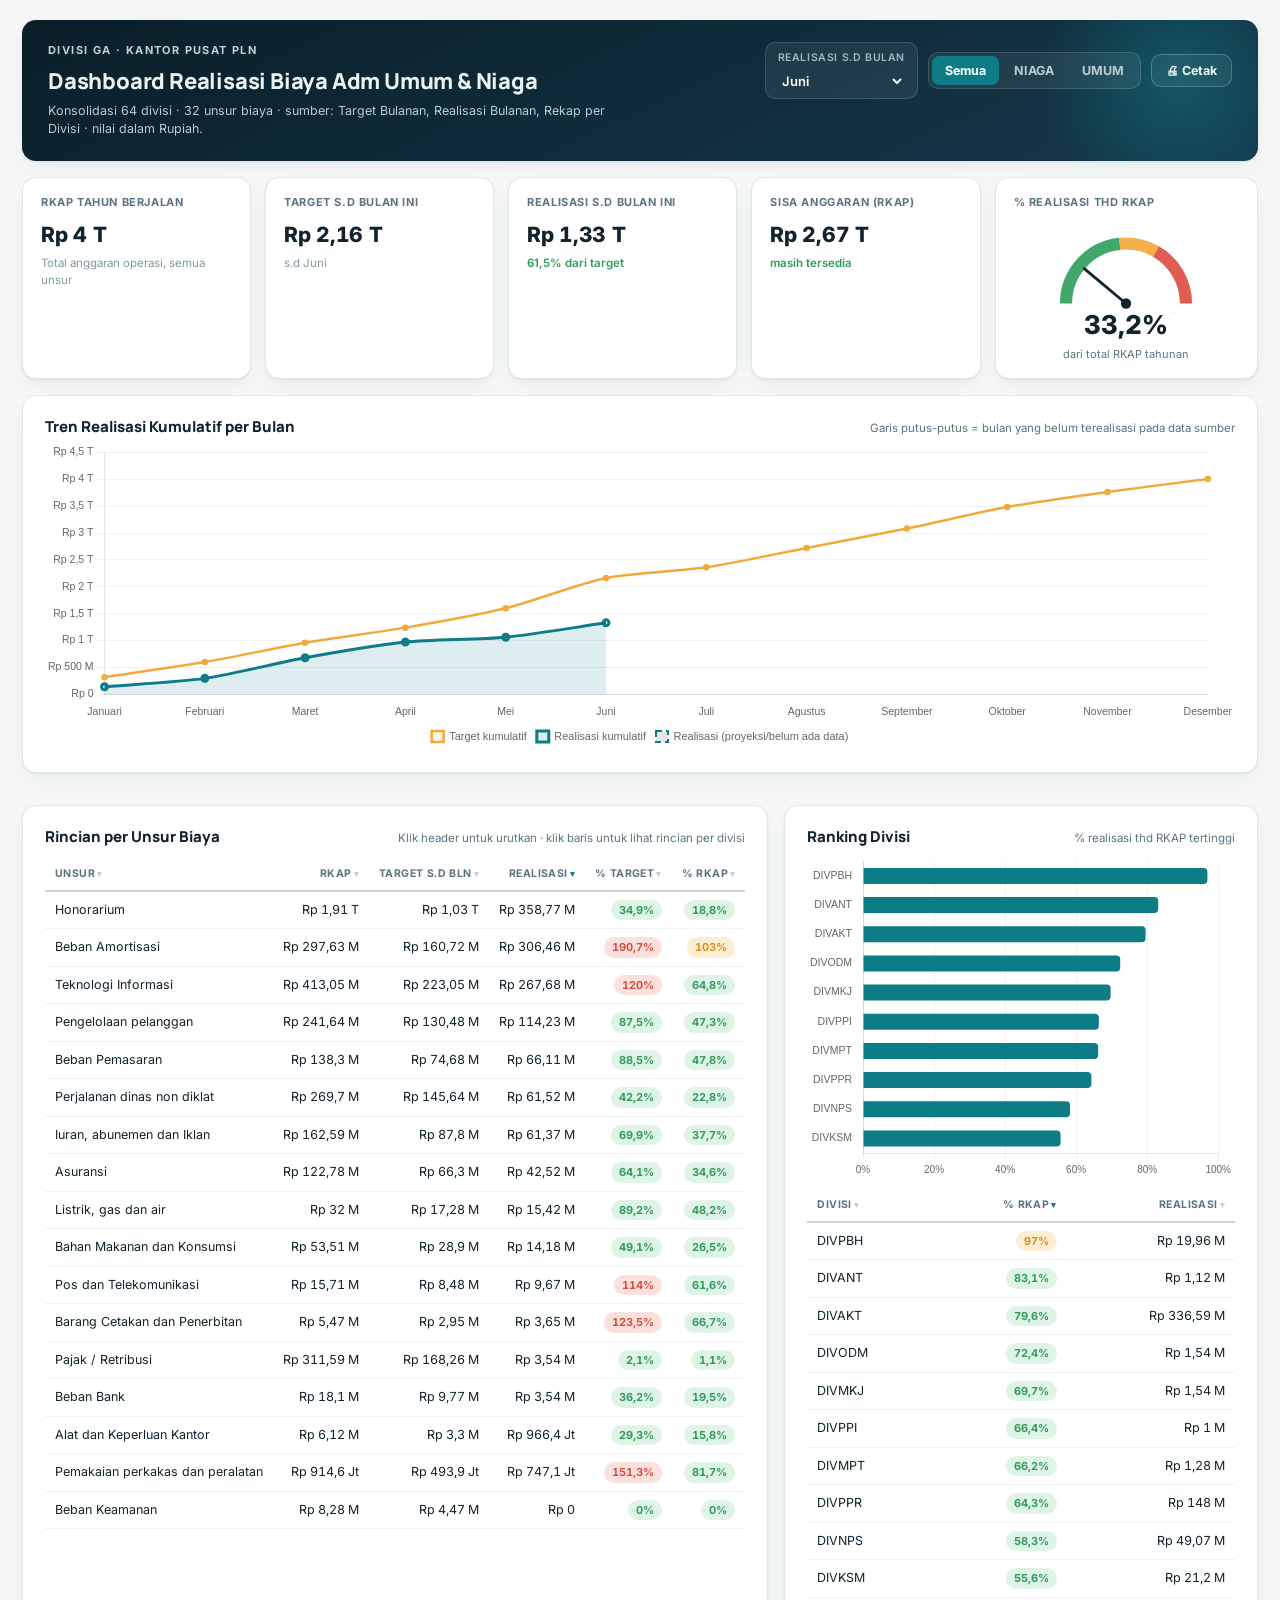
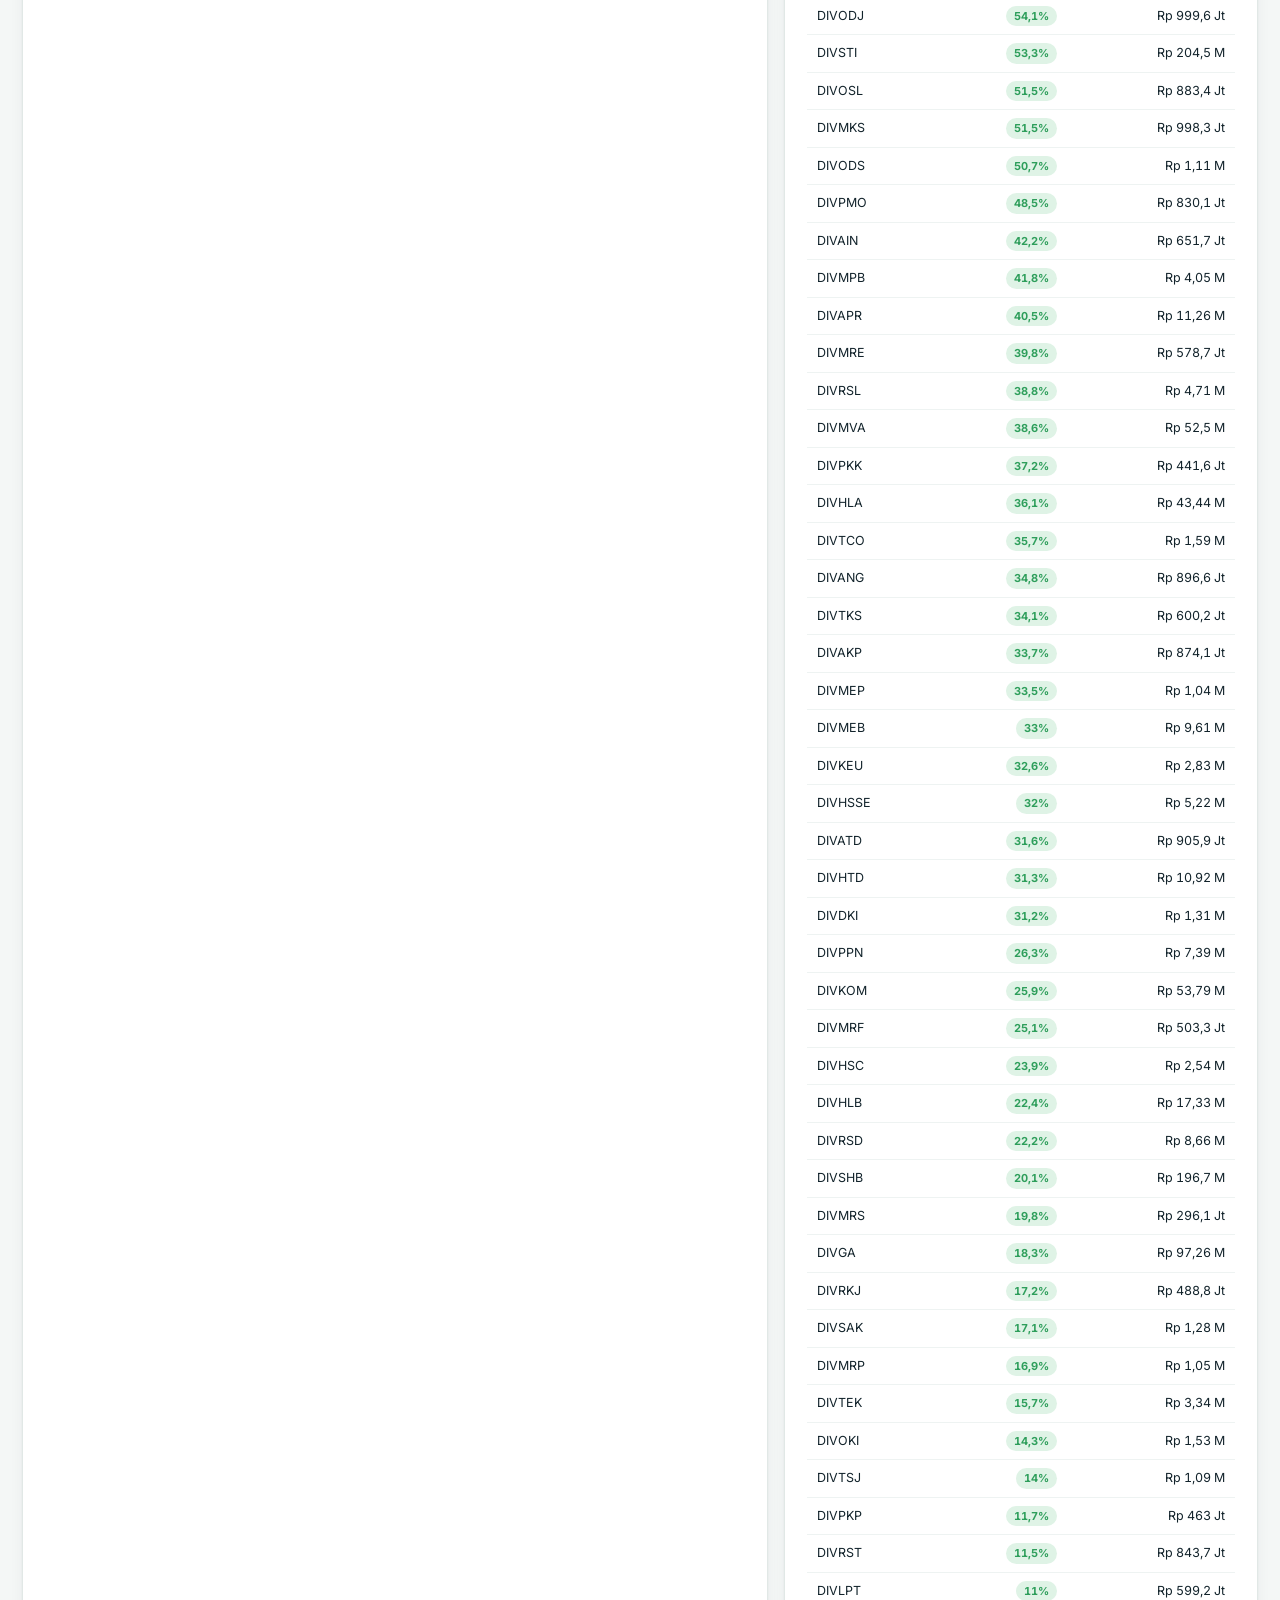
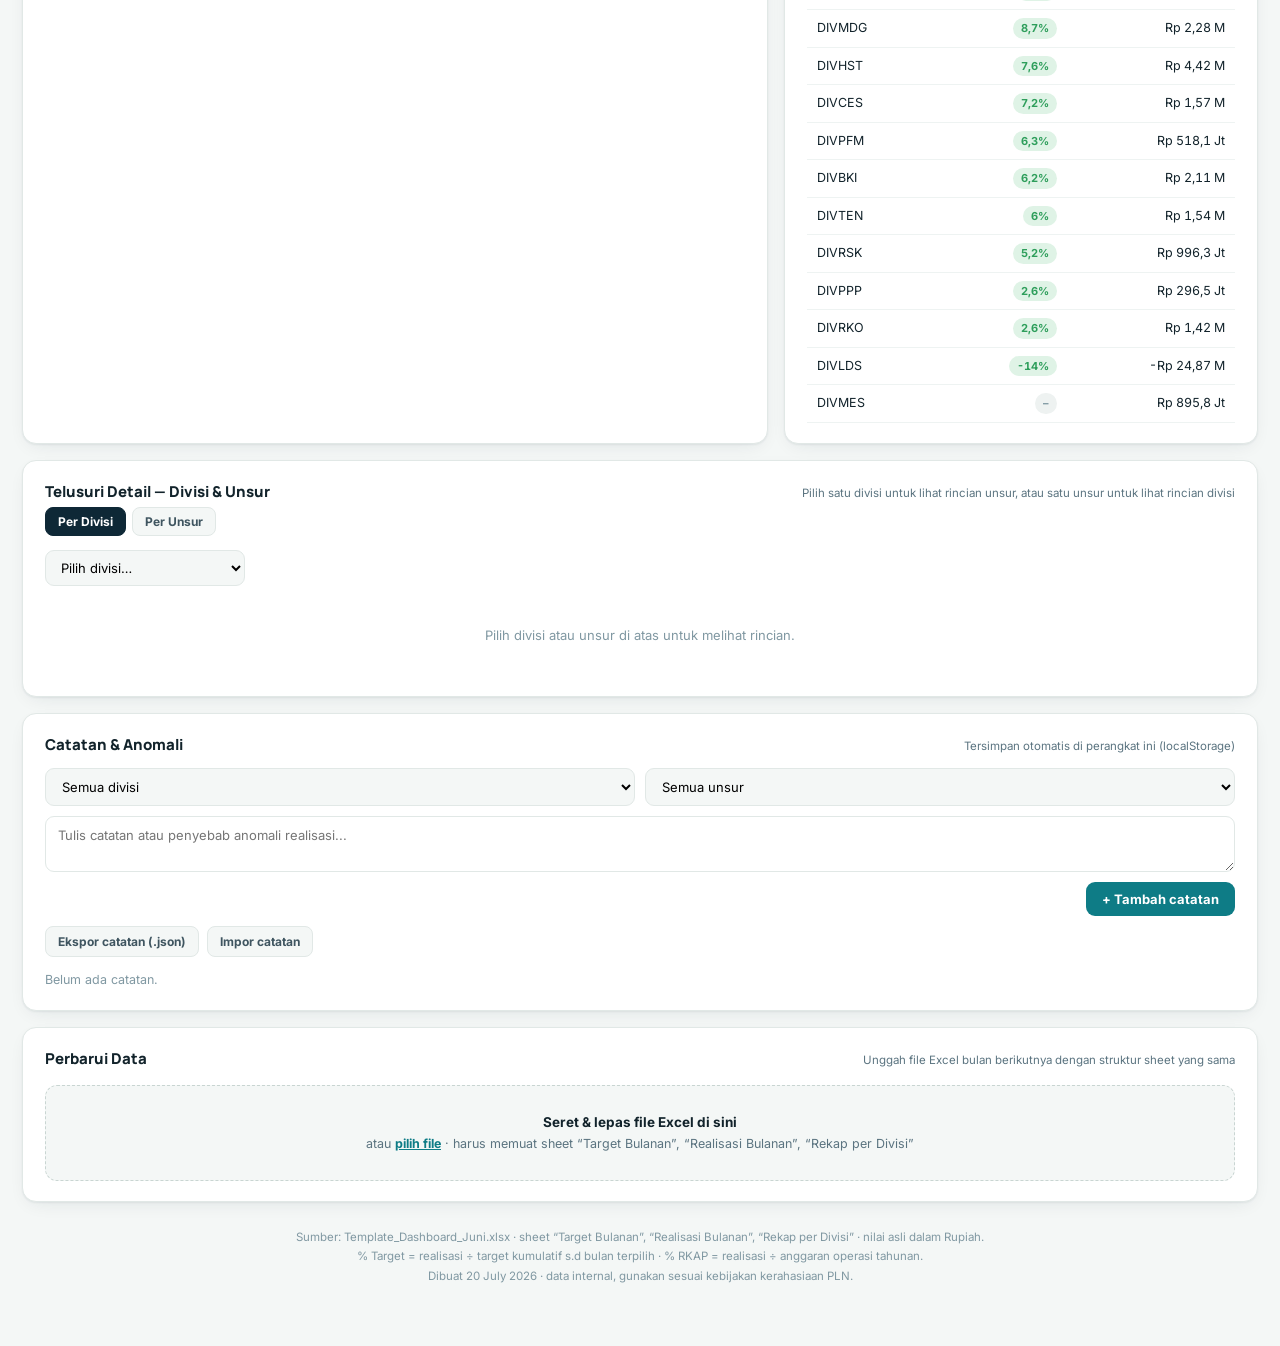
==== assets/ao-kantor-pusat.html @ 6ae31e79 "Update AO Kantor Pusat dashboard source" ====
<!DOCTYPE html>
<html lang="id">
<head>
<meta charset="UTF-8">
<meta name="viewport" content="width=device-width, initial-scale=1.0">
<title>Dashboard Biaya Adm Umum &amp; Niaga — Kantor Pusat</title>
<link rel="preconnect" href="https://fonts.googleapis.com">
<link href="https://fonts.googleapis.com/css2?family=Manrope:wght@500;700;800&family=Inter:wght@400;500;600;700&display=swap" rel="stylesheet">
<script>/*!
 * Chart.js v4.4.4
 * https://www.chartjs.org
 * (c) 2024 Chart.js Contributors
 * Released under the MIT License
 */
!function(t,e){"object"==typeof exports&&"undefined"!=typeof module?module.exports=e():"function"==typeof define&&define.amd?define(e):(t="undefined"!=typeof globalThis?globalThis:t||self).Chart=e()}(this,function(){"use strict";var t=Object.freeze({__proto__:null,get Colors(){return Eo},get Decimation(){return zo},get Filler(){return Qo},get Legend(){return sa},get SubTitle(){return ra},get Title(){return oa},get Tooltip(){return Ma}});function e(){}const i=(()=>{let t=0;return()=>t++})();function s(t){return null==t}function n(t){if(Array.isArray&&Array.isArray(t))return!0;const e=Object.prototype.toString.call(t);return"[object"===e.slice(0,7)&&"Array]"===e.slice(-6)}function o(t){return null!==t&&"[object Object]"===Object.prototype.toString.call(t)}function a(t){return("number"==typeof t||t instanceof Number)&&isFinite(+t)}function r(t,e){return a(t)?t:e}function l(t,e){return void 0===t?e:t}const h=(t,e)=>"string"==typeof t&&t.endsWith("%")?parseFloat(t)/100:+t/e,c=(t,e)=>"string"==typeof t&&t.endsWith("%")?parseFloat(t)/100*e:+t;function d(t,e,i){if(t&&"function"==typeof t.call)return t.apply(i,e)}function u(t,e,i,s){let a,r,l;if(n(t))if(r=t.length,s)for(a=r-1;a>=0;a--)e.call(i,t[a],a);else for(a=0;a<r;a++)e.call(i,t[a],a);else if(o(t))for(l=Object.keys(t),r=l.length,a=0;a<r;a++)e.call(i,t[l[a]],l[a])}function f(t,e){let i,s,n,o;if(!t||!e||t.length!==e.length)return!1;for(i=0,s=t.length;i<s;++i)if(n=t[i],o=e[i],n.datasetIndex!==o.datasetIndex||n.index!==o.index)return!1;return!0}function g(t){if(n(t))return t.map(g);if(o(t)){const e=Object.create(null),i=Object.keys(t),s=i.length;let n=0;for(;n<s;++n)e[i[n]]=g(t[i[n]]);return e}return t}function p(t){return-1===["__proto__","prototype","constructor"].indexOf(t)}function m(t,e,i,s){if(!p(t))return;const n=e[t],a=i[t];o(n)&&o(a)?x(n,a,s):e[t]=g(a)}function x(t,e,i){const s=n(e)?e:[e],a=s.length;if(!o(t))return t;const r=(i=i||{}).merger||m;let l;for(let e=0;e<a;++e){if(l=s[e],!o(l))continue;const n=Object.keys(l);for(let e=0,s=n.length;e<s;++e)r(n[e],t,l,i)}return t}function b(t,e){return x(t,e,{merger:_})}function _(t,e,i){if(!p(t))return;const s=e[t],n=i[t];o(s)&&o(n)?b(s,n):Object.prototype.hasOwnProperty.call(e,t)||(e[t]=g(n))}const y={"":t=>t,x:t=>t.x,y:t=>t.y};function v(t){const e=t.split("."),i=[];let s="";for(const t of e)s+=t,s.endsWith("\\")?s=s.slice(0,-1)+".":(i.push(s),s="");return i}function M(t,e){const i=y[e]||(y[e]=function(t){const e=v(t);return t=>{for(const i of e){if(""===i)break;t=t&&t[i]}return t}}(e));return i(t)}function w(t){return t.charAt(0).toUpperCase()+t.slice(1)}const k=t=>void 0!==t,S=t=>"function"==typeof t,P=(t,e)=>{if(t.size!==e.size)return!1;for(const i of t)if(!e.has(i))return!1;return!0};function D(t){return"mouseup"===t.type||"click"===t.type||"contextmenu"===t.type}const C=Math.PI,O=2*C,A=O+C,T=Number.POSITIVE_INFINITY,L=C/180,E=C/2,R=C/4,I=2*C/3,z=Math.log10,F=Math.sign;function V(t,e,i){return Math.abs(t-e)<i}function B(t){const e=Math.round(t);t=V(t,e,t/1e3)?e:t;const i=Math.pow(10,Math.floor(z(t))),s=t/i;return(s<=1?1:s<=2?2:s<=5?5:10)*i}function W(t){const e=[],i=Math.sqrt(t);let s;for(s=1;s<i;s++)t%s==0&&(e.push(s),e.push(t/s));return i===(0|i)&&e.push(i),e.sort((t,e)=>t-e).pop(),e}function N(t){return!isNaN(parseFloat(t))&&isFinite(t)}function H(t,e){const i=Math.round(t);return i-e<=t&&i+e>=t}function j(t,e,i){let s,n,o;for(s=0,n=t.length;s<n;s++)o=t[s][i],isNaN(o)||(e.min=Math.min(e.min,o),e.max=Math.max(e.max,o))}function $(t){return t*(C/180)}function Y(t){return t*(180/C)}function U(t){if(!a(t))return;let e=1,i=0;for(;Math.round(t*e)/e!==t;)e*=10,i++;return i}function X(t,e){const i=e.x-t.x,s=e.y-t.y,n=Math.sqrt(i*i+s*s);let o=Math.atan2(s,i);return o<-.5*C&&(o+=O),{angle:o,distance:n}}function q(t,e){return Math.sqrt(Math.pow(e.x-t.x,2)+Math.pow(e.y-t.y,2))}function K(t,e){return(t-e+A)%O-C}function G(t){return(t%O+O)%O}function Z(t,e,i,s){const n=G(t),o=G(e),a=G(i),r=G(o-n),l=G(a-n),h=G(n-o),c=G(n-a);return n===o||n===a||s&&o===a||r>l&&h<c}function J(t,e,i){return Math.max(e,Math.min(i,t))}function Q(t){return J(t,-32768,32767)}function tt(t,e,i,s=1e-6){return t>=Math.min(e,i)-s&&t<=Math.max(e,i)+s}function et(t,e,i){i=i||(i=>t[i]<e);let s,n=t.length-1,o=0;for(;n-o>1;)s=o+n>>1,i(s)?o=s:n=s;return{lo:o,hi:n}}const it=(t,e,i,s)=>et(t,i,s?s=>{const n=t[s][e];return n<i||n===i&&t[s+1][e]===i}:s=>t[s][e]<i),st=(t,e,i)=>et(t,i,s=>t[s][e]>=i);function nt(t,e,i){let s=0,n=t.length;for(;s<n&&t[s]<e;)s++;for(;n>s&&t[n-1]>i;)n--;return s>0||n<t.length?t.slice(s,n):t}const ot=["push","pop","shift","splice","unshift"];function at(t,e){t._chartjs?t._chartjs.listeners.push(e):(Object.defineProperty(t,"_chartjs",{configurable:!0,enumerable:!1,value:{listeners:[e]}}),ot.forEach(e=>{const i="_onData"+w(e),s=t[e];Object.defineProperty(t,e,{configurable:!0,enumerable:!1,value(...e){const n=s.apply(this,e);return t._chartjs.listeners.forEach(t=>{"function"==typeof t[i]&&t[i](...e)}),n}})}))}function rt(t,e){const i=t._chartjs;if(!i)return;const s=i.listeners,n=s.indexOf(e);-1!==n&&s.splice(n,1),s.length>0||(ot.forEach(e=>{delete t[e]}),delete t._chartjs)}function lt(t){const e=new Set(t);return e.size===t.length?t:Array.from(e)}const ht="undefined"==typeof window?function(t){return t()}:window.requestAnimationFrame;function ct(t,e){let i=[],s=!1;return function(...n){i=n,s||(s=!0,ht.call(window,()=>{s=!1,t.apply(e,i)}))}}function dt(t,e){let i;return function(...s){return e?(clearTimeout(i),i=setTimeout(t,e,s)):t.apply(this,s),e}}const ut=t=>"start"===t?"left":"end"===t?"right":"center",ft=(t,e,i)=>"start"===t?e:"end"===t?i:(e+i)/2,gt=(t,e,i,s)=>t===(s?"left":"right")?i:"center"===t?(e+i)/2:e;function pt(t,e,i){const s=e.length;let n=0,o=s;if(t._sorted){const{iScale:a,_parsed:r}=t,l=a.axis,{min:h,max:c,minDefined:d,maxDefined:u}=a.getUserBounds();d&&(n=J(Math.min(it(r,l,h).lo,i?s:it(e,l,a.getPixelForValue(h)).lo),0,s-1)),o=u?J(Math.max(it(r,a.axis,c,!0).hi+1,i?0:it(e,l,a.getPixelForValue(c),!0).hi+1),n,s)-n:s-n}return{start:n,count:o}}function mt(t){const{xScale:e,yScale:i,_scaleRanges:s}=t,n={xmin:e.min,xmax:e.max,ymin:i.min,ymax:i.max};if(!s)return t._scaleRanges=n,!0;const o=s.xmin!==e.min||s.xmax!==e.max||s.ymin!==i.min||s.ymax!==i.max;return Object.assign(s,n),o}var xt=new class{constructor(){this._request=null,this._charts=new Map,this._running=!1,this._lastDate=void 0}_notify(t,e,i,s){const n=e.listeners[s],o=e.duration;n.forEach(s=>s({chart:t,initial:e.initial,numSteps:o,currentStep:Math.min(i-e.start,o)}))}_refresh(){this._request||(this._running=!0,this._request=ht.call(window,()=>{this._update(),this._request=null,this._running&&this._refresh()}))}_update(t=Date.now()){let e=0;this._charts.forEach((i,s)=>{if(!i.running||!i.items.length)return;const n=i.items;let o,a=n.length-1,r=!1;for(;a>=0;--a)o=n[a],o._active?(o._total>i.duration&&(i.duration=o._total),o.tick(t),r=!0):(n[a]=n[n.length-1],n.pop());r&&(s.draw(),this._notify(s,i,t,"progress")),n.length||(i.running=!1,this._notify(s,i,t,"complete"),i.initial=!1),e+=n.length}),this._lastDate=t,0===e&&(this._running=!1)}_getAnims(t){const e=this._charts;let i=e.get(t);return i||(i={running:!1,initial:!0,items:[],listeners:{complete:[],progress:[]}},e.set(t,i)),i}listen(t,e,i){this._getAnims(t).listeners[e].push(i)}add(t,e){e&&e.length&&this._getAnims(t).items.push(...e)}has(t){return this._getAnims(t).items.length>0}start(t){const e=this._charts.get(t);e&&(e.running=!0,e.start=Date.now(),e.duration=e.items.reduce((t,e)=>Math.max(t,e._duration),0),this._refresh())}running(t){if(!this._running)return!1;const e=this._charts.get(t);return!!(e&&e.running&&e.items.length)}stop(t){const e=this._charts.get(t);if(!e||!e.items.length)return;const i=e.items;let s=i.length-1;for(;s>=0;--s)i[s].cancel();e.items=[],this._notify(t,e,Date.now(),"complete")}remove(t){return this._charts.delete(t)}};
/*!
 * @kurkle/color v0.3.2
 * https://github.com/kurkle/color#readme
 * (c) 2023 Jukka Kurkela
 * Released under the MIT License
 */function bt(t){return t+.5|0}const _t=(t,e,i)=>Math.max(Math.min(t,i),e);function yt(t){return _t(bt(2.55*t),0,255)}function vt(t){return _t(bt(255*t),0,255)}function Mt(t){return _t(bt(t/2.55)/100,0,1)}function wt(t){return _t(bt(100*t),0,100)}const kt={0:0,1:1,2:2,3:3,4:4,5:5,6:6,7:7,8:8,9:9,A:10,B:11,C:12,D:13,E:14,F:15,a:10,b:11,c:12,d:13,e:14,f:15},St=[..."0123456789ABCDEF"],Pt=t=>St[15&t],Dt=t=>St[(240&t)>>4]+St[15&t],Ct=t=>(240&t)>>4==(15&t);const Ot=/^(hsla?|hwb|hsv)\(\s*([-+.e\d]+)(?:deg)?[\s,]+([-+.e\d]+)%[\s,]+([-+.e\d]+)%(?:[\s,]+([-+.e\d]+)(%)?)?\s*\)$/;function At(t,e,i){const s=e*Math.min(i,1-i),n=(e,n=(e+t/30)%12)=>i-s*Math.max(Math.min(n-3,9-n,1),-1);return[n(0),n(8),n(4)]}function Tt(t,e,i){const s=(s,n=(s+t/60)%6)=>i-i*e*Math.max(Math.min(n,4-n,1),0);return[s(5),s(3),s(1)]}function Lt(t,e,i){const s=At(t,1,.5);let n;for(e+i>1&&(n=1/(e+i),e*=n,i*=n),n=0;n<3;n++)s[n]*=1-e-i,s[n]+=e;return s}function Et(t){const e=t.r/255,i=t.g/255,s=t.b/255,n=Math.max(e,i,s),o=Math.min(e,i,s),a=(n+o)/2;let r,l,h;return n!==o&&(h=n-o,l=a>.5?h/(2-n-o):h/(n+o),r=function(t,e,i,s,n){return t===n?(e-i)/s+(e<i?6:0):e===n?(i-t)/s+2:(t-e)/s+4}(e,i,s,h,n),r=60*r+.5),[0|r,l||0,a]}function Rt(t,e,i,s){return(Array.isArray(e)?t(e[0],e[1],e[2]):t(e,i,s)).map(vt)}function It(t,e,i){return Rt(At,t,e,i)}function zt(t){return(t%360+360)%360}const Ft={x:"dark",Z:"light",Y:"re",X:"blu",W:"gr",V:"medium",U:"slate",A:"ee",T:"ol",S:"or",B:"ra",C:"lateg",D:"ights",R:"in",Q:"turquois",E:"hi",P:"ro",O:"al",N:"le",M:"de",L:"yello",F:"en",K:"ch",G:"arks",H:"ea",I:"ightg",J:"wh"},Vt={OiceXe:"f0f8ff",antiquewEte:"faebd7",aqua:"ffff",aquamarRe:"7fffd4",azuY:"f0ffff",beige:"f5f5dc",bisque:"ffe4c4",black:"0",blanKedOmond:"ffebcd",Xe:"ff",XeviTet:"8a2be2",bPwn:"a52a2a",burlywood:"deb887",caMtXe:"5f9ea0",KartYuse:"7fff00",KocTate:"d2691e",cSO:"ff7f50",cSnflowerXe:"6495ed",cSnsilk:"fff8dc",crimson:"dc143c",cyan:"ffff",xXe:"8b",xcyan:"8b8b",xgTMnPd:"b8860b",xWay:"a9a9a9",xgYF:"6400",xgYy:"a9a9a9",xkhaki:"bdb76b",xmagFta:"8b008b",xTivegYF:"556b2f",xSange:"ff8c00",xScEd:"9932cc",xYd:"8b0000",xsOmon:"e9967a",xsHgYF:"8fbc8f",xUXe:"483d8b",xUWay:"2f4f4f",xUgYy:"2f4f4f",xQe:"ced1",xviTet:"9400d3",dAppRk:"ff1493",dApskyXe:"bfff",dimWay:"696969",dimgYy:"696969",dodgerXe:"1e90ff",fiYbrick:"b22222",flSOwEte:"fffaf0",foYstWAn:"228b22",fuKsia:"ff00ff",gaRsbSo:"dcdcdc",ghostwEte:"f8f8ff",gTd:"ffd700",gTMnPd:"daa520",Way:"808080",gYF:"8000",gYFLw:"adff2f",gYy:"808080",honeyMw:"f0fff0",hotpRk:"ff69b4",RdianYd:"cd5c5c",Rdigo:"4b0082",ivSy:"fffff0",khaki:"f0e68c",lavFMr:"e6e6fa",lavFMrXsh:"fff0f5",lawngYF:"7cfc00",NmoncEffon:"fffacd",ZXe:"add8e6",ZcSO:"f08080",Zcyan:"e0ffff",ZgTMnPdLw:"fafad2",ZWay:"d3d3d3",ZgYF:"90ee90",ZgYy:"d3d3d3",ZpRk:"ffb6c1",ZsOmon:"ffa07a",ZsHgYF:"20b2aa",ZskyXe:"87cefa",ZUWay:"778899",ZUgYy:"778899",ZstAlXe:"b0c4de",ZLw:"ffffe0",lime:"ff00",limegYF:"32cd32",lRF:"faf0e6",magFta:"ff00ff",maPon:"800000",VaquamarRe:"66cdaa",VXe:"cd",VScEd:"ba55d3",VpurpN:"9370db",VsHgYF:"3cb371",VUXe:"7b68ee",VsprRggYF:"fa9a",VQe:"48d1cc",VviTetYd:"c71585",midnightXe:"191970",mRtcYam:"f5fffa",mistyPse:"ffe4e1",moccasR:"ffe4b5",navajowEte:"ffdead",navy:"80",Tdlace:"fdf5e6",Tive:"808000",TivedBb:"6b8e23",Sange:"ffa500",SangeYd:"ff4500",ScEd:"da70d6",pOegTMnPd:"eee8aa",pOegYF:"98fb98",pOeQe:"afeeee",pOeviTetYd:"db7093",papayawEp:"ffefd5",pHKpuff:"ffdab9",peru:"cd853f",pRk:"ffc0cb",plum:"dda0dd",powMrXe:"b0e0e6",purpN:"800080",YbeccapurpN:"663399",Yd:"ff0000",Psybrown:"bc8f8f",PyOXe:"4169e1",saddNbPwn:"8b4513",sOmon:"fa8072",sandybPwn:"f4a460",sHgYF:"2e8b57",sHshell:"fff5ee",siFna:"a0522d",silver:"c0c0c0",skyXe:"87ceeb",UXe:"6a5acd",UWay:"708090",UgYy:"708090",snow:"fffafa",sprRggYF:"ff7f",stAlXe:"4682b4",tan:"d2b48c",teO:"8080",tEstN:"d8bfd8",tomato:"ff6347",Qe:"40e0d0",viTet:"ee82ee",JHt:"f5deb3",wEte:"ffffff",wEtesmoke:"f5f5f5",Lw:"ffff00",LwgYF:"9acd32"};let Bt;const Wt=/^rgba?\(\s*([-+.\d]+)(%)?[\s,]+([-+.e\d]+)(%)?[\s,]+([-+.e\d]+)(%)?(?:[\s,/]+([-+.e\d]+)(%)?)?\s*\)$/,Nt=t=>t<=.0031308?12.92*t:1.055*Math.pow(t,1/2.4)-.055,Ht=t=>t<=.04045?t/12.92:Math.pow((t+.055)/1.055,2.4);function jt(t,e,i){if(t){let s=Et(t);s[e]=Math.max(0,Math.min(s[e]+s[e]*i,0===e?360:1)),s=It(s),t.r=s[0],t.g=s[1],t.b=s[2]}}function $t(t,e){return t?Object.assign(e||{},t):t}function Yt(t){var e={r:0,g:0,b:0,a:255};return Array.isArray(t)?t.length>=3&&(e={r:t[0],g:t[1],b:t[2],a:255},t.length>3&&(e.a=vt(t[3]))):(e=$t(t,{r:0,g:0,b:0,a:1})).a=vt(e.a),e}function Ut(t){return"r"===t.charAt(0)?function(t){const e=Wt.exec(t);let i,s,n,o=255;if(e){if(e[7]!==i){const t=+e[7];o=e[8]?yt(t):_t(255*t,0,255)}return i=+e[1],s=+e[3],n=+e[5],i=255&(e[2]?yt(i):_t(i,0,255)),s=255&(e[4]?yt(s):_t(s,0,255)),n=255&(e[6]?yt(n):_t(n,0,255)),{r:i,g:s,b:n,a:o}}}(t):function(t){const e=Ot.exec(t);let i,s=255;if(!e)return;e[5]!==i&&(s=e[6]?yt(+e[5]):vt(+e[5]));const n=zt(+e[2]),o=+e[3]/100,a=+e[4]/100;return i="hwb"===e[1]?function(t,e,i){return Rt(Lt,t,e,i)}(n,o,a):"hsv"===e[1]?function(t,e,i){return Rt(Tt,t,e,i)}(n,o,a):It(n,o,a),{r:i[0],g:i[1],b:i[2],a:s}}(t)}class Xt{constructor(t){if(t instanceof Xt)return t;const e=typeof t;let i;var s,n,o;"object"===e?i=Yt(t):"string"===e&&(o=(s=t).length,"#"===s[0]&&(4===o||5===o?n={r:255&17*kt[s[1]],g:255&17*kt[s[2]],b:255&17*kt[s[3]],a:5===o?17*kt[s[4]]:255}:7!==o&&9!==o||(n={r:kt[s[1]]<<4|kt[s[2]],g:kt[s[3]]<<4|kt[s[4]],b:kt[s[5]]<<4|kt[s[6]],a:9===o?kt[s[7]]<<4|kt[s[8]]:255})),i=n||function(t){Bt||(Bt=function(){const t={},e=Object.keys(Vt),i=Object.keys(Ft);let s,n,o,a,r;for(s=0;s<e.length;s++){for(a=r=e[s],n=0;n<i.length;n++)o=i[n],r=r.replace(o,Ft[o]);o=parseInt(Vt[a],16),t[r]=[o>>16&255,o>>8&255,255&o]}return t}(),Bt.transparent=[0,0,0,0]);const e=Bt[t.toLowerCase()];return e&&{r:e[0],g:e[1],b:e[2],a:4===e.length?e[3]:255}}(t)||Ut(t)),this._rgb=i,this._valid=!!i}get valid(){return this._valid}get rgb(){var t=$t(this._rgb);return t&&(t.a=Mt(t.a)),t}set rgb(t){this._rgb=Yt(t)}rgbString(){return this._valid?(t=this._rgb)&&(t.a<255?`rgba(${t.r}, ${t.g}, ${t.b}, ${Mt(t.a)})`:`rgb(${t.r}, ${t.g}, ${t.b})`):void 0;var t}hexString(){return this._valid?function(t){var e=(t=>Ct(t.r)&&Ct(t.g)&&Ct(t.b)&&Ct(t.a))(t)?Pt:Dt;return t?"#"+e(t.r)+e(t.g)+e(t.b)+((t,e)=>t<255?e(t):"")(t.a,e):void 0}(this._rgb):void 0}hslString(){return this._valid?function(t){if(!t)return;const e=Et(t),i=e[0],s=wt(e[1]),n=wt(e[2]);return t.a<255?`hsla(${i}, ${s}%, ${n}%, ${Mt(t.a)})`:`hsl(${i}, ${s}%, ${n}%)`}(this._rgb):void 0}mix(t,e){if(t){const i=this.rgb,s=t.rgb;let n;const o=e===n?.5:e,a=2*o-1,r=i.a-s.a,l=((a*r==-1?a:(a+r)/(1+a*r))+1)/2;n=1-l,i.r=255&l*i.r+n*s.r+.5,i.g=255&l*i.g+n*s.g+.5,i.b=255&l*i.b+n*s.b+.5,i.a=o*i.a+(1-o)*s.a,this.rgb=i}return this}interpolate(t,e){return t&&(this._rgb=function(t,e,i){const s=Ht(Mt(t.r)),n=Ht(Mt(t.g)),o=Ht(Mt(t.b));return{r:vt(Nt(s+i*(Ht(Mt(e.r))-s))),g:vt(Nt(n+i*(Ht(Mt(e.g))-n))),b:vt(Nt(o+i*(Ht(Mt(e.b))-o))),a:t.a+i*(e.a-t.a)}}(this._rgb,t._rgb,e)),this}clone(){return new Xt(this.rgb)}alpha(t){return this._rgb.a=vt(t),this}clearer(t){return this._rgb.a*=1-t,this}greyscale(){const t=this._rgb,e=bt(.3*t.r+.59*t.g+.11*t.b);return t.r=t.g=t.b=e,this}opaquer(t){return this._rgb.a*=1+t,this}negate(){const t=this._rgb;return t.r=255-t.r,t.g=255-t.g,t.b=255-t.b,this}lighten(t){return jt(this._rgb,2,t),this}darken(t){return jt(this._rgb,2,-t),this}saturate(t){return jt(this._rgb,1,t),this}desaturate(t){return jt(this._rgb,1,-t),this}rotate(t){return function(t,e){var i=Et(t);i[0]=zt(i[0]+e),i=It(i),t.r=i[0],t.g=i[1],t.b=i[2]}(this._rgb,t),this}}function qt(t){if(t&&"object"==typeof t){const e=t.toString();return"[object CanvasPattern]"===e||"[object CanvasGradient]"===e}return!1}function Kt(t){return qt(t)?t:new Xt(t)}function Gt(t){return qt(t)?t:new Xt(t).saturate(.5).darken(.1).hexString()}const Zt=["x","y","borderWidth","radius","tension"],Jt=["color","borderColor","backgroundColor"],Qt=new Map;function te(t,e,i){return function(t,e){e=e||{};const i=t+JSON.stringify(e);let s=Qt.get(i);return s||(s=new Intl.NumberFormat(t,e),Qt.set(i,s)),s}(e,i).format(t)}const ee={values:t=>n(t)?t:""+t,numeric(t,e,i){if(0===t)return"0";const s=this.chart.options.locale;let n,o=t;if(i.length>1){const e=Math.max(Math.abs(i[0].value),Math.abs(i[i.length-1].value));(e<1e-4||e>1e15)&&(n="scientific"),o=function(t,e){let i=e.length>3?e[2].value-e[1].value:e[1].value-e[0].value;return Math.abs(i)>=1&&t!==Math.floor(t)&&(i=t-Math.floor(t)),i}(t,i)}const a=z(Math.abs(o)),r=isNaN(a)?1:Math.max(Math.min(-1*Math.floor(a),20),0),l={notation:n,minimumFractionDigits:r,maximumFractionDigits:r};return Object.assign(l,this.options.ticks.format),te(t,s,l)},logarithmic(t,e,i){if(0===t)return"0";const s=i[e].significand||t/Math.pow(10,Math.floor(z(t)));return[1,2,3,5,10,15].includes(s)||e>.8*i.length?ee.numeric.call(this,t,e,i):""}};var ie={formatters:ee};const se=Object.create(null),ne=Object.create(null);function oe(t,e){if(!e)return t;const i=e.split(".");for(let e=0,s=i.length;e<s;++e){const s=i[e];t=t[s]||(t[s]=Object.create(null))}return t}function ae(t,e,i){return"string"==typeof e?x(oe(t,e),i):x(oe(t,""),e)}var re=new class{constructor(t,e){this.animation=void 0,this.backgroundColor="rgba(0,0,0,0.1)",this.borderColor="rgba(0,0,0,0.1)",this.color="#666",this.datasets={},this.devicePixelRatio=t=>t.chart.platform.getDevicePixelRatio(),this.elements={},this.events=["mousemove","mouseout","click","touchstart","touchmove"],this.font={family:"'Helvetica Neue', 'Helvetica', 'Arial', sans-serif",size:12,style:"normal",lineHeight:1.2,weight:null},this.hover={},this.hoverBackgroundColor=(t,e)=>Gt(e.backgroundColor),this.hoverBorderColor=(t,e)=>Gt(e.borderColor),this.hoverColor=(t,e)=>Gt(e.color),this.indexAxis="x",this.interaction={mode:"nearest",intersect:!0,includeInvisible:!1},this.maintainAspectRatio=!0,this.onHover=null,this.onClick=null,this.parsing=!0,this.plugins={},this.responsive=!0,this.scale=void 0,this.scales={},this.showLine=!0,this.drawActiveElementsOnTop=!0,this.describe(t),this.apply(e)}set(t,e){return ae(this,t,e)}get(t){return oe(this,t)}describe(t,e){return ae(ne,t,e)}override(t,e){return ae(se,t,e)}route(t,e,i,s){const n=oe(this,t),a=oe(this,i),r="_"+e;Object.defineProperties(n,{[r]:{value:n[e],writable:!0},[e]:{enumerable:!0,get(){const t=this[r],e=a[s];return o(t)?Object.assign({},e,t):l(t,e)},set(t){this[r]=t}}})}apply(t){t.forEach(t=>t(this))}}({_scriptable:t=>!t.startsWith("on"),_indexable:t=>"events"!==t,hover:{_fallback:"interaction"},interaction:{_scriptable:!1,_indexable:!1}},[function(t){t.set("animation",{delay:void 0,duration:1e3,easing:"easeOutQuart",fn:void 0,from:void 0,loop:void 0,to:void 0,type:void 0}),t.describe("animation",{_fallback:!1,_indexable:!1,_scriptable:t=>"onProgress"!==t&&"onComplete"!==t&&"fn"!==t}),t.set("animations",{colors:{type:"color",properties:Jt},numbers:{type:"number",properties:Zt}}),t.describe("animations",{_fallback:"animation"}),t.set("transitions",{active:{animation:{duration:400}},resize:{animation:{duration:0}},show:{animations:{colors:{from:"transparent"},visible:{type:"boolean",duration:0}}},hide:{animations:{colors:{to:"transparent"},visible:{type:"boolean",easing:"linear",fn:t=>0|t}}}})},function(t){t.set("layout",{autoPadding:!0,padding:{top:0,right:0,bottom:0,left:0}})},function(t){t.set("scale",{display:!0,offset:!1,reverse:!1,beginAtZero:!1,bounds:"ticks",clip:!0,grace:0,grid:{display:!0,lineWidth:1,drawOnChartArea:!0,drawTicks:!0,tickLength:8,tickWidth:(t,e)=>e.lineWidth,tickColor:(t,e)=>e.color,offset:!1},border:{display:!0,dash:[],dashOffset:0,width:1},title:{display:!1,text:"",padding:{top:4,bottom:4}},ticks:{minRotation:0,maxRotation:50,mirror:!1,textStrokeWidth:0,textStrokeColor:"",padding:3,display:!0,autoSkip:!0,autoSkipPadding:3,labelOffset:0,callback:ie.formatters.values,minor:{},major:{},align:"center",crossAlign:"near",showLabelBackdrop:!1,backdropColor:"rgba(255, 255, 255, 0.75)",backdropPadding:2}}),t.route("scale.ticks","color","","color"),t.route("scale.grid","color","","borderColor"),t.route("scale.border","color","","borderColor"),t.route("scale.title","color","","color"),t.describe("scale",{_fallback:!1,_scriptable:t=>!t.startsWith("before")&&!t.startsWith("after")&&"callback"!==t&&"parser"!==t,_indexable:t=>"borderDash"!==t&&"tickBorderDash"!==t&&"dash"!==t}),t.describe("scales",{_fallback:"scale"}),t.describe("scale.ticks",{_scriptable:t=>"backdropPadding"!==t&&"callback"!==t,_indexable:t=>"backdropPadding"!==t})}]);function le(){return"undefined"!=typeof window&&"undefined"!=typeof document}function he(t){let e=t.parentNode;return e&&"[object ShadowRoot]"===e.toString()&&(e=e.host),e}function ce(t,e,i){let s;return"string"==typeof t?(s=parseInt(t,10),-1!==t.indexOf("%")&&(s=s/100*e.parentNode[i])):s=t,s}const de=t=>t.ownerDocument.defaultView.getComputedStyle(t,null);function ue(t,e){return de(t).getPropertyValue(e)}const fe=["top","right","bottom","left"];function ge(t,e,i){const s={};i=i?"-"+i:"";for(let n=0;n<4;n++){const o=fe[n];s[o]=parseFloat(t[e+"-"+o+i])||0}return s.width=s.left+s.right,s.height=s.top+s.bottom,s}function pe(t,e){if("native"in t)return t;const{canvas:i,currentDevicePixelRatio:s}=e,n=de(i),o="border-box"===n.boxSizing,a=ge(n,"padding"),r=ge(n,"border","width"),{x:l,y:h,box:c}=function(t,e){const i=t.touches,s=i&&i.length?i[0]:t,{offsetX:n,offsetY:o}=s;let a,r,l=!1;if(((t,e,i)=>(t>0||e>0)&&(!i||!i.shadowRoot))(n,o,t.target))a=n,r=o;else{const t=e.getBoundingClientRect();a=s.clientX-t.left,r=s.clientY-t.top,l=!0}return{x:a,y:r,box:l}}(t,i),d=a.left+(c&&r.left),u=a.top+(c&&r.top);let{width:f,height:g}=e;return o&&(f-=a.width+r.width,g-=a.height+r.height),{x:Math.round((l-d)/f*i.width/s),y:Math.round((h-u)/g*i.height/s)}}const me=t=>Math.round(10*t)/10;function xe(t,e,i,s){const n=de(t),o=ge(n,"margin"),a=ce(n.maxWidth,t,"clientWidth")||T,r=ce(n.maxHeight,t,"clientHeight")||T,l=function(t,e,i){let s,n;if(void 0===e||void 0===i){const o=t&&he(t);if(o){const t=o.getBoundingClientRect(),a=de(o),r=ge(a,"border","width"),l=ge(a,"padding");e=t.width-l.width-r.width,i=t.height-l.height-r.height,s=ce(a.maxWidth,o,"clientWidth"),n=ce(a.maxHeight,o,"clientHeight")}else e=t.clientWidth,i=t.clientHeight}return{width:e,height:i,maxWidth:s||T,maxHeight:n||T}}(t,e,i);let{width:h,height:c}=l;if("content-box"===n.boxSizing){const t=ge(n,"border","width"),e=ge(n,"padding");h-=e.width+t.width,c-=e.height+t.height}return h=Math.max(0,h-o.width),c=Math.max(0,s?h/s:c-o.height),h=me(Math.min(h,a,l.maxWidth)),c=me(Math.min(c,r,l.maxHeight)),h&&!c&&(c=me(h/2)),(void 0!==e||void 0!==i)&&s&&l.height&&c>l.height&&(c=l.height,h=me(Math.floor(c*s))),{width:h,height:c}}function be(t,e,i){const s=e||1,n=Math.floor(t.height*s),o=Math.floor(t.width*s);t.height=Math.floor(t.height),t.width=Math.floor(t.width);const a=t.canvas;return a.style&&(i||!a.style.height&&!a.style.width)&&(a.style.height=`${t.height}px`,a.style.width=`${t.width}px`),(t.currentDevicePixelRatio!==s||a.height!==n||a.width!==o)&&(t.currentDevicePixelRatio=s,a.height=n,a.width=o,t.ctx.setTransform(s,0,0,s,0,0),!0)}const _e=function(){let t=!1;try{const e={get passive(){return t=!0,!1}};le()&&(window.addEventListener("test",null,e),window.removeEventListener("test",null,e))}catch(t){}return t}();function ye(t,e){const i=ue(t,e),s=i&&i.match(/^(\d+)(\.\d+)?px$/);return s?+s[1]:void 0}function ve(t){return!t||s(t.size)||s(t.family)?null:(t.style?t.style+" ":"")+(t.weight?t.weight+" ":"")+t.size+"px "+t.family}function Me(t,e,i,s,n){let o=e[n];return o||(o=e[n]=t.measureText(n).width,i.push(n)),o>s&&(s=o),s}function we(t,e,i,s){let o=(s=s||{}).data=s.data||{},a=s.garbageCollect=s.garbageCollect||[];s.font!==e&&(o=s.data={},a=s.garbageCollect=[],s.font=e),t.save(),t.font=e;let r=0;const l=i.length;let h,c,d,u,f;for(h=0;h<l;h++)if(u=i[h],null==u||n(u)){if(n(u))for(c=0,d=u.length;c<d;c++)f=u[c],null==f||n(f)||(r=Me(t,o,a,r,f))}else r=Me(t,o,a,r,u);t.restore();const g=a.length/2;if(g>i.length){for(h=0;h<g;h++)delete o[a[h]];a.splice(0,g)}return r}function ke(t,e,i){const s=t.currentDevicePixelRatio,n=0!==i?Math.max(i/2,.5):0;return Math.round((e-n)*s)/s+n}function Se(t,e){(e||t)&&((e=e||t.getContext("2d")).save(),e.resetTransform(),e.clearRect(0,0,t.width,t.height),e.restore())}function Pe(t,e,i,s){De(t,e,i,s,null)}function De(t,e,i,s,n){let o,a,r,l,h,c,d,u;const f=e.pointStyle,g=e.rotation,p=e.radius;let m=(g||0)*L;if(f&&"object"==typeof f&&(o=f.toString(),"[object HTMLImageElement]"===o||"[object HTMLCanvasElement]"===o))return t.save(),t.translate(i,s),t.rotate(m),t.drawImage(f,-f.width/2,-f.height/2,f.width,f.height),void t.restore();if(!(isNaN(p)||p<=0)){switch(t.beginPath(),f){default:n?t.ellipse(i,s,n/2,p,0,0,O):t.arc(i,s,p,0,O),t.closePath();break;case"triangle":c=n?n/2:p,t.moveTo(i+Math.sin(m)*c,s-Math.cos(m)*p),m+=I,t.lineTo(i+Math.sin(m)*c,s-Math.cos(m)*p),m+=I,t.lineTo(i+Math.sin(m)*c,s-Math.cos(m)*p),t.closePath();break;case"rectRounded":h=.516*p,l=p-h,a=Math.cos(m+R)*l,d=Math.cos(m+R)*(n?n/2-h:l),r=Math.sin(m+R)*l,u=Math.sin(m+R)*(n?n/2-h:l),t.arc(i-d,s-r,h,m-C,m-E),t.arc(i+u,s-a,h,m-E,m),t.arc(i+d,s+r,h,m,m+E),t.arc(i-u,s+a,h,m+E,m+C),t.closePath();break;case"rect":if(!g){l=Math.SQRT1_2*p,c=n?n/2:l,t.rect(i-c,s-l,2*c,2*l);break}m+=R;case"rectRot":d=Math.cos(m)*(n?n/2:p),a=Math.cos(m)*p,r=Math.sin(m)*p,u=Math.sin(m)*(n?n/2:p),t.moveTo(i-d,s-r),t.lineTo(i+u,s-a),t.lineTo(i+d,s+r),t.lineTo(i-u,s+a),t.closePath();break;case"crossRot":m+=R;case"cross":d=Math.cos(m)*(n?n/2:p),a=Math.cos(m)*p,r=Math.sin(m)*p,u=Math.sin(m)*(n?n/2:p),t.moveTo(i-d,s-r),t.lineTo(i+d,s+r),t.moveTo(i+u,s-a),t.lineTo(i-u,s+a);break;case"star":d=Math.cos(m)*(n?n/2:p),a=Math.cos(m)*p,r=Math.sin(m)*p,u=Math.sin(m)*(n?n/2:p),t.moveTo(i-d,s-r),t.lineTo(i+d,s+r),t.moveTo(i+u,s-a),t.lineTo(i-u,s+a),m+=R,d=Math.cos(m)*(n?n/2:p),a=Math.cos(m)*p,r=Math.sin(m)*p,u=Math.sin(m)*(n?n/2:p),t.moveTo(i-d,s-r),t.lineTo(i+d,s+r),t.moveTo(i+u,s-a),t.lineTo(i-u,s+a);break;case"line":a=n?n/2:Math.cos(m)*p,r=Math.sin(m)*p,t.moveTo(i-a,s-r),t.lineTo(i+a,s+r);break;case"dash":t.moveTo(i,s),t.lineTo(i+Math.cos(m)*(n?n/2:p),s+Math.sin(m)*p);break;case!1:t.closePath()}t.fill(),e.borderWidth>0&&t.stroke()}}function Ce(t,e,i){return i=i||.5,!e||t&&t.x>e.left-i&&t.x<e.right+i&&t.y>e.top-i&&t.y<e.bottom+i}function Oe(t,e){t.save(),t.beginPath(),t.rect(e.left,e.top,e.right-e.left,e.bottom-e.top),t.clip()}function Ae(t){t.restore()}function Te(t,e,i,s,n){if(!e)return t.lineTo(i.x,i.y);if("middle"===n){const s=(e.x+i.x)/2;t.lineTo(s,e.y),t.lineTo(s,i.y)}else"after"===n!=!!s?t.lineTo(e.x,i.y):t.lineTo(i.x,e.y);t.lineTo(i.x,i.y)}function Le(t,e,i,s){if(!e)return t.lineTo(i.x,i.y);t.bezierCurveTo(s?e.cp1x:e.cp2x,s?e.cp1y:e.cp2y,s?i.cp2x:i.cp1x,s?i.cp2y:i.cp1y,i.x,i.y)}function Ee(t,e,i,s,n){if(n.strikethrough||n.underline){const o=t.measureText(s),a=e-o.actualBoundingBoxLeft,r=e+o.actualBoundingBoxRight,l=i-o.actualBoundingBoxAscent,h=i+o.actualBoundingBoxDescent,c=n.strikethrough?(l+h)/2:h;t.strokeStyle=t.fillStyle,t.beginPath(),t.lineWidth=n.decorationWidth||2,t.moveTo(a,c),t.lineTo(r,c),t.stroke()}}function Re(t,e){const i=t.fillStyle;t.fillStyle=e.color,t.fillRect(e.left,e.top,e.width,e.height),t.fillStyle=i}function Ie(t,e,i,o,a,r={}){const l=n(e)?e:[e],h=r.strokeWidth>0&&""!==r.strokeColor;let c,d;for(t.save(),t.font=a.string,function(t,e){e.translation&&t.translate(e.translation[0],e.translation[1]),s(e.rotation)||t.rotate(e.rotation),e.color&&(t.fillStyle=e.color),e.textAlign&&(t.textAlign=e.textAlign),e.textBaseline&&(t.textBaseline=e.textBaseline)}(t,r),c=0;c<l.length;++c)d=l[c],r.backdrop&&Re(t,r.backdrop),h&&(r.strokeColor&&(t.strokeStyle=r.strokeColor),s(r.strokeWidth)||(t.lineWidth=r.strokeWidth),t.strokeText(d,i,o,r.maxWidth)),t.fillText(d,i,o,r.maxWidth),Ee(t,i,o,d,r),o+=Number(a.lineHeight);t.restore()}function ze(t,e){const{x:i,y:s,w:n,h:o,radius:a}=e;t.arc(i+a.topLeft,s+a.topLeft,a.topLeft,1.5*C,C,!0),t.lineTo(i,s+o-a.bottomLeft),t.arc(i+a.bottomLeft,s+o-a.bottomLeft,a.bottomLeft,C,E,!0),t.lineTo(i+n-a.bottomRight,s+o),t.arc(i+n-a.bottomRight,s+o-a.bottomRight,a.bottomRight,E,0,!0),t.lineTo(i+n,s+a.topRight),t.arc(i+n-a.topRight,s+a.topRight,a.topRight,0,-E,!0),t.lineTo(i+a.topLeft,s)}function Fe(t,e=[""],i,s,n=()=>t[0]){const o=i||t;void 0===s&&(s=qe("_fallback",t));const a={[Symbol.toStringTag]:"Object",_cacheable:!0,_scopes:t,_rootScopes:o,_fallback:s,_getTarget:n,override:i=>Fe([i,...t],e,o,s)};return new Proxy(a,{deleteProperty:(e,i)=>(delete e[i],delete e._keys,delete t[0][i],!0),get:(i,s)=>He(i,s,()=>function(t,e,i,s){let n;for(const o of e)if(n=qe(We(o,t),i),void 0!==n)return Ne(t,n)?Ue(i,s,t,n):n}(s,e,t,i)),getOwnPropertyDescriptor:(t,e)=>Reflect.getOwnPropertyDescriptor(t._scopes[0],e),getPrototypeOf:()=>Reflect.getPrototypeOf(t[0]),has:(t,e)=>Ke(t).includes(e),ownKeys:t=>Ke(t),set(t,e,i){const s=t._storage||(t._storage=n());return t[e]=s[e]=i,delete t._keys,!0}})}function Ve(t,e,i,s){const a={_cacheable:!1,_proxy:t,_context:e,_subProxy:i,_stack:new Set,_descriptors:Be(t,s),setContext:e=>Ve(t,e,i,s),override:n=>Ve(t.override(n),e,i,s)};return new Proxy(a,{deleteProperty:(e,i)=>(delete e[i],delete t[i],!0),get:(t,e,i)=>He(t,e,()=>function(t,e,i){const{_proxy:s,_context:a,_subProxy:r,_descriptors:l}=t;let h=s[e];return S(h)&&l.isScriptable(e)&&(h=function(t,e,i,s){const{_proxy:n,_context:o,_subProxy:a,_stack:r}=i;if(r.has(t))throw new Error("Recursion detected: "+Array.from(r).join("->")+"->"+t);r.add(t);let l=e(o,a||s);return r.delete(t),Ne(t,l)&&(l=Ue(n._scopes,n,t,l)),l}(e,h,t,i)),n(h)&&h.length&&(h=function(t,e,i,s){const{_proxy:n,_context:a,_subProxy:r,_descriptors:l}=i;if(void 0!==a.index&&s(t))return e[a.index%e.length];if(o(e[0])){const i=e,s=n._scopes.filter(t=>t!==i);e=[];for(const o of i){const i=Ue(s,n,t,o);e.push(Ve(i,a,r&&r[t],l))}}return e}(e,h,t,l.isIndexable)),Ne(e,h)&&(h=Ve(h,a,r&&r[e],l)),h}(t,e,i)),getOwnPropertyDescriptor:(e,i)=>e._descriptors.allKeys?Reflect.has(t,i)?{enumerable:!0,configurable:!0}:void 0:Reflect.getOwnPropertyDescriptor(t,i),getPrototypeOf:()=>Reflect.getPrototypeOf(t),has:(e,i)=>Reflect.has(t,i),ownKeys:()=>Reflect.ownKeys(t),set:(e,i,s)=>(t[i]=s,delete e[i],!0)})}function Be(t,e={scriptable:!0,indexable:!0}){const{_scriptable:i=e.scriptable,_indexable:s=e.indexable,_allKeys:n=e.allKeys}=t;return{allKeys:n,scriptable:i,indexable:s,isScriptable:S(i)?i:()=>i,isIndexable:S(s)?s:()=>s}}const We=(t,e)=>t?t+w(e):e,Ne=(t,e)=>o(e)&&"adapters"!==t&&(null===Object.getPrototypeOf(e)||e.constructor===Object);function He(t,e,i){if(Object.prototype.hasOwnProperty.call(t,e)||"constructor"===e)return t[e];const s=i();return t[e]=s,s}function je(t,e,i){return S(t)?t(e,i):t}const $e=(t,e)=>!0===t?e:"string"==typeof t?M(e,t):void 0;function Ye(t,e,i,s,n){for(const o of e){const e=$e(i,o);if(e){t.add(e);const o=je(e._fallback,i,n);if(void 0!==o&&o!==i&&o!==s)return o}else if(!1===e&&void 0!==s&&i!==s)return null}return!1}function Ue(t,e,i,s){const a=e._rootScopes,r=je(e._fallback,i,s),l=[...t,...a],h=new Set;h.add(s);let c=Xe(h,l,i,r||i,s);return null!==c&&(void 0===r||r===i||(c=Xe(h,l,r,c,s),null!==c))&&Fe(Array.from(h),[""],a,r,()=>function(t,e,i){const s=t._getTarget();e in s||(s[e]={});const a=s[e];return n(a)&&o(i)?i:a||{}}(e,i,s))}function Xe(t,e,i,s,n){for(;i;)i=Ye(t,e,i,s,n);return i}function qe(t,e){for(const i of e){if(!i)continue;const e=i[t];if(void 0!==e)return e}}function Ke(t){let e=t._keys;return e||(e=t._keys=function(t){const e=new Set;for(const i of t)for(const t of Object.keys(i).filter(t=>!t.startsWith("_")))e.add(t);return Array.from(e)}(t._scopes)),e}function Ge(t,e,i,s){const{iScale:n}=t,{key:o="r"}=this._parsing,a=new Array(s);let r,l,h,c;for(r=0,l=s;r<l;++r)h=r+i,c=e[h],a[r]={r:n.parse(M(c,o),h)};return a}const Ze=Number.EPSILON||1e-14,Je=(t,e)=>e<t.length&&!t[e].skip&&t[e],Qe=t=>"x"===t?"y":"x";function ti(t,e,i,s){const n=t.skip?e:t,o=e,a=i.skip?e:i,r=q(o,n),l=q(a,o);let h=r/(r+l),c=l/(r+l);h=isNaN(h)?0:h,c=isNaN(c)?0:c;const d=s*h,u=s*c;return{previous:{x:o.x-d*(a.x-n.x),y:o.y-d*(a.y-n.y)},next:{x:o.x+u*(a.x-n.x),y:o.y+u*(a.y-n.y)}}}function ei(t,e="x"){const i=Qe(e),s=t.length,n=Array(s).fill(0),o=Array(s);let a,r,l,h=Je(t,0);for(a=0;a<s;++a)if(r=l,l=h,h=Je(t,a+1),l){if(h){const t=h[e]-l[e];n[a]=0!==t?(h[i]-l[i])/t:0}o[a]=r?h?F(n[a-1])!==F(n[a])?0:(n[a-1]+n[a])/2:n[a-1]:n[a]}!function(t,e,i){const s=t.length;let n,o,a,r,l,h=Je(t,0);for(let c=0;c<s-1;++c)l=h,h=Je(t,c+1),l&&h&&(V(e[c],0,Ze)?i[c]=i[c+1]=0:(n=i[c]/e[c],o=i[c+1]/e[c],r=Math.pow(n,2)+Math.pow(o,2),r<=9||(a=3/Math.sqrt(r),i[c]=n*a*e[c],i[c+1]=o*a*e[c])))}(t,n,o),function(t,e,i="x"){const s=Qe(i),n=t.length;let o,a,r,l=Je(t,0);for(let h=0;h<n;++h){if(a=r,r=l,l=Je(t,h+1),!r)continue;const n=r[i],c=r[s];a&&(o=(n-a[i])/3,r[`cp1${i}`]=n-o,r[`cp1${s}`]=c-o*e[h]),l&&(o=(l[i]-n)/3,r[`cp2${i}`]=n+o,r[`cp2${s}`]=c+o*e[h])}}(t,o,e)}function ii(t,e,i){return Math.max(Math.min(t,i),e)}function si(t,e,i,s,n){let o,a,r,l;if(e.spanGaps&&(t=t.filter(t=>!t.skip)),"monotone"===e.cubicInterpolationMode)ei(t,n);else{let i=s?t[t.length-1]:t[0];for(o=0,a=t.length;o<a;++o)r=t[o],l=ti(i,r,t[Math.min(o+1,a-(s?0:1))%a],e.tension),r.cp1x=l.previous.x,r.cp1y=l.previous.y,r.cp2x=l.next.x,r.cp2y=l.next.y,i=r}e.capBezierPoints&&function(t,e){let i,s,n,o,a,r=Ce(t[0],e);for(i=0,s=t.length;i<s;++i)a=o,o=r,r=i<s-1&&Ce(t[i+1],e),o&&(n=t[i],a&&(n.cp1x=ii(n.cp1x,e.left,e.right),n.cp1y=ii(n.cp1y,e.top,e.bottom)),r&&(n.cp2x=ii(n.cp2x,e.left,e.right),n.cp2y=ii(n.cp2y,e.top,e.bottom)))}(t,i)}const ni=t=>0===t||1===t,oi=(t,e,i)=>-Math.pow(2,10*(t-=1))*Math.sin((t-e)*O/i),ai=(t,e,i)=>Math.pow(2,-10*t)*Math.sin((t-e)*O/i)+1,ri={linear:t=>t,easeInQuad:t=>t*t,easeOutQuad:t=>-t*(t-2),easeInOutQuad:t=>(t/=.5)<1?.5*t*t:-.5*(--t*(t-2)-1),easeInCubic:t=>t*t*t,easeOutCubic:t=>(t-=1)*t*t+1,easeInOutCubic:t=>(t/=.5)<1?.5*t*t*t:.5*((t-=2)*t*t+2),easeInQuart:t=>t*t*t*t,easeOutQuart:t=>-((t-=1)*t*t*t-1),easeInOutQuart:t=>(t/=.5)<1?.5*t*t*t*t:-.5*((t-=2)*t*t*t-2),easeInQuint:t=>t*t*t*t*t,easeOutQuint:t=>(t-=1)*t*t*t*t+1,easeInOutQuint:t=>(t/=.5)<1?.5*t*t*t*t*t:.5*((t-=2)*t*t*t*t+2),easeInSine:t=>1-Math.cos(t*E),easeOutSine:t=>Math.sin(t*E),easeInOutSine:t=>-.5*(Math.cos(C*t)-1),easeInExpo:t=>0===t?0:Math.pow(2,10*(t-1)),easeOutExpo:t=>1===t?1:1-Math.pow(2,-10*t),easeInOutExpo:t=>ni(t)?t:t<.5?.5*Math.pow(2,10*(2*t-1)):.5*(2-Math.pow(2,-10*(2*t-1))),easeInCirc:t=>t>=1?t:-(Math.sqrt(1-t*t)-1),easeOutCirc:t=>Math.sqrt(1-(t-=1)*t),easeInOutCirc:t=>(t/=.5)<1?-.5*(Math.sqrt(1-t*t)-1):.5*(Math.sqrt(1-(t-=2)*t)+1),easeInElastic:t=>ni(t)?t:oi(t,.075,.3),easeOutElastic:t=>ni(t)?t:ai(t,.075,.3),easeInOutElastic(t){const e=.1125;return ni(t)?t:t<.5?.5*oi(2*t,e,.45):.5+.5*ai(2*t-1,e,.45)},easeInBack(t){const e=1.70158;return t*t*((e+1)*t-e)},easeOutBack(t){const e=1.70158;return(t-=1)*t*((e+1)*t+e)+1},easeInOutBack(t){let e=1.70158;return(t/=.5)<1?t*t*((1+(e*=1.525))*t-e)*.5:.5*((t-=2)*t*((1+(e*=1.525))*t+e)+2)},easeInBounce:t=>1-ri.easeOutBounce(1-t),easeOutBounce(t){const e=7.5625,i=2.75;return t<1/i?e*t*t:t<2/i?e*(t-=1.5/i)*t+.75:t<2.5/i?e*(t-=2.25/i)*t+.9375:e*(t-=2.625/i)*t+.984375},easeInOutBounce:t=>t<.5?.5*ri.easeInBounce(2*t):.5*ri.easeOutBounce(2*t-1)+.5};function li(t,e,i,s){return{x:t.x+i*(e.x-t.x),y:t.y+i*(e.y-t.y)}}function hi(t,e,i,s){return{x:t.x+i*(e.x-t.x),y:"middle"===s?i<.5?t.y:e.y:"after"===s?i<1?t.y:e.y:i>0?e.y:t.y}}function ci(t,e,i,s){const n={x:t.cp2x,y:t.cp2y},o={x:e.cp1x,y:e.cp1y},a=li(t,n,i),r=li(n,o,i),l=li(o,e,i),h=li(a,r,i),c=li(r,l,i);return li(h,c,i)}const di=/^(normal|(\d+(?:\.\d+)?)(px|em|%)?)$/,ui=/^(normal|italic|initial|inherit|unset|(oblique( -?[0-9]?[0-9]deg)?))$/;function fi(t,e){const i=(""+t).match(di);if(!i||"normal"===i[1])return 1.2*e;switch(t=+i[2],i[3]){case"px":return t;case"%":t/=100}return e*t}const gi=t=>+t||0;function pi(t,e){const i={},s=o(e),n=s?Object.keys(e):e,a=o(t)?s?i=>l(t[i],t[e[i]]):e=>t[e]:()=>t;for(const t of n)i[t]=gi(a(t));return i}function mi(t){return pi(t,{top:"y",right:"x",bottom:"y",left:"x"})}function xi(t){return pi(t,["topLeft","topRight","bottomLeft","bottomRight"])}function bi(t){const e=mi(t);return e.width=e.left+e.right,e.height=e.top+e.bottom,e}function _i(t,e){t=t||{},e=e||re.font;let i=l(t.size,e.size);"string"==typeof i&&(i=parseInt(i,10));let s=l(t.style,e.style);s&&!(""+s).match(ui)&&(console.warn('Invalid font style specified: "'+s+'"'),s=void 0);const n={family:l(t.family,e.family),lineHeight:fi(l(t.lineHeight,e.lineHeight),i),size:i,style:s,weight:l(t.weight,e.weight),string:""};return n.string=ve(n),n}function yi(t,e,i,s){let o,a,r,l=!0;for(o=0,a=t.length;o<a;++o)if(r=t[o],void 0!==r&&(void 0!==e&&"function"==typeof r&&(r=r(e),l=!1),void 0!==i&&n(r)&&(r=r[i%r.length],l=!1),void 0!==r))return s&&!l&&(s.cacheable=!1),r}function vi(t,e,i){const{min:s,max:n}=t,o=c(e,(n-s)/2),a=(t,e)=>i&&0===t?0:t+e;return{min:a(s,-Math.abs(o)),max:a(n,o)}}function Mi(t,e){return Object.assign(Object.create(t),e)}function wi(t,e,i){return t?function(t,e){return{x:i=>t+t+e-i,setWidth(t){e=t},textAlign:t=>"center"===t?t:"right"===t?"left":"right",xPlus:(t,e)=>t-e,leftForLtr:(t,e)=>t-e}}(e,i):{x:t=>t,setWidth(t){},textAlign:t=>t,xPlus:(t,e)=>t+e,leftForLtr:(t,e)=>t}}function ki(t,e){let i,s;"ltr"!==e&&"rtl"!==e||(i=t.canvas.style,s=[i.getPropertyValue("direction"),i.getPropertyPriority("direction")],i.setProperty("direction",e,"important"),t.prevTextDirection=s)}function Si(t,e){void 0!==e&&(delete t.prevTextDirection,t.canvas.style.setProperty("direction",e[0],e[1]))}function Pi(t){return"angle"===t?{between:Z,compare:K,normalize:G}:{between:tt,compare:(t,e)=>t-e,normalize:t=>t}}function Di({start:t,end:e,count:i,loop:s,style:n}){return{start:t%i,end:e%i,loop:s&&(e-t+1)%i==0,style:n}}function Ci(t,e,i){if(!i)return[t];const{property:s,start:n,end:o}=i,a=e.length,{compare:r,between:l,normalize:h}=Pi(s),{start:c,end:d,loop:u,style:f}=function(t,e,i){const{property:s,start:n,end:o}=i,{between:a,normalize:r}=Pi(s),l=e.length;let h,c,{start:d,end:u,loop:f}=t;if(f){for(d+=l,u+=l,h=0,c=l;h<c&&a(r(e[d%l][s]),n,o);++h)d--,u--;d%=l,u%=l}return u<d&&(u+=l),{start:d,end:u,loop:f,style:t.style}}(t,e,i),g=[];let p,m,x,b=!1,_=null;const y=()=>b||l(n,x,p)&&0!==r(n,x),v=()=>!b||0===r(o,p)||l(o,x,p);for(let t=c,i=c;t<=d;++t)m=e[t%a],m.skip||(p=h(m[s]),p!==x&&(b=l(p,n,o),null===_&&y()&&(_=0===r(p,n)?t:i),null!==_&&v()&&(g.push(Di({start:_,end:t,loop:u,count:a,style:f})),_=null),i=t,x=p));return null!==_&&g.push(Di({start:_,end:d,loop:u,count:a,style:f})),g}function Oi(t,e){const i=[],s=t.segments;for(let n=0;n<s.length;n++){const o=Ci(s[n],t.points,e);o.length&&i.push(...o)}return i}function Ai(t,e){const i=t.points,s=t.options.spanGaps,n=i.length;if(!n)return[];const o=!!t._loop,{start:a,end:r}=function(t,e,i,s){let n=0,o=e-1;if(i&&!s)for(;n<e&&!t[n].skip;)n++;for(;n<e&&t[n].skip;)n++;for(n%=e,i&&(o+=n);o>n&&t[o%e].skip;)o--;return o%=e,{start:n,end:o}}(i,n,o,s);return Ti(t,!0===s?[{start:a,end:r,loop:o}]:function(t,e,i,s){const n=t.length,o=[];let a,r=e,l=t[e];for(a=e+1;a<=i;++a){const i=t[a%n];i.skip||i.stop?l.skip||(s=!1,o.push({start:e%n,end:(a-1)%n,loop:s}),e=r=i.stop?a:null):(r=a,l.skip&&(e=a)),l=i}return null!==r&&o.push({start:e%n,end:r%n,loop:s}),o}(i,a,r<a?r+n:r,!!t._fullLoop&&0===a&&r===n-1),i,e)}function Ti(t,e,i,s){return s&&s.setContext&&i?function(t,e,i,s){const n=t._chart.getContext(),o=Li(t.options),{_datasetIndex:a,options:{spanGaps:r}}=t,l=i.length,h=[];let c=o,d=e[0].start,u=d;function f(t,e,s,n){const o=r?-1:1;if(t!==e){for(t+=l;i[t%l].skip;)t-=o;for(;i[e%l].skip;)e+=o;t%l!=e%l&&(h.push({start:t%l,end:e%l,loop:s,style:n}),c=n,d=e%l)}}for(const t of e){d=r?d:t.start;let e,o=i[d%l];for(u=d+1;u<=t.end;u++){const r=i[u%l];e=Li(s.setContext(Mi(n,{type:"segment",p0:o,p1:r,p0DataIndex:(u-1)%l,p1DataIndex:u%l,datasetIndex:a}))),Ei(e,c)&&f(d,u-1,t.loop,c),o=r,c=e}d<u-1&&f(d,u-1,t.loop,c)}return h}(t,e,i,s):e}function Li(t){return{backgroundColor:t.backgroundColor,borderCapStyle:t.borderCapStyle,borderDash:t.borderDash,borderDashOffset:t.borderDashOffset,borderJoinStyle:t.borderJoinStyle,borderWidth:t.borderWidth,borderColor:t.borderColor}}function Ei(t,e){if(!e)return!1;const i=[],s=function(t,e){return qt(e)?(i.includes(e)||i.push(e),i.indexOf(e)):e};return JSON.stringify(t,s)!==JSON.stringify(e,s)}var Ri=Object.freeze({__proto__:null,HALF_PI:E,INFINITY:T,PI:C,PITAU:A,QUARTER_PI:R,RAD_PER_DEG:L,TAU:O,TWO_THIRDS_PI:I,_addGrace:vi,_alignPixel:ke,_alignStartEnd:ft,_angleBetween:Z,_angleDiff:K,_arrayUnique:lt,_attachContext:Ve,_bezierCurveTo:Le,_bezierInterpolation:ci,_boundSegment:Ci,_boundSegments:Oi,_capitalize:w,_computeSegments:Ai,_createResolver:Fe,_decimalPlaces:U,_deprecated:function(t,e,i,s){void 0!==e&&console.warn(t+': "'+i+'" is deprecated. Please use "'+s+'" instead')},_descriptors:Be,_elementsEqual:f,_factorize:W,_filterBetween:nt,_getParentNode:he,_getStartAndCountOfVisiblePoints:pt,_int16Range:Q,_isBetween:tt,_isClickEvent:D,_isDomSupported:le,_isPointInArea:Ce,_limitValue:J,_longestText:we,_lookup:et,_lookupByKey:it,_measureText:Me,_merger:m,_mergerIf:_,_normalizeAngle:G,_parseObjectDataRadialScale:Ge,_pointInLine:li,_readValueToProps:pi,_rlookupByKey:st,_scaleRangesChanged:mt,_setMinAndMaxByKey:j,_splitKey:v,_steppedInterpolation:hi,_steppedLineTo:Te,_textX:gt,_toLeftRightCenter:ut,_updateBezierControlPoints:si,addRoundedRectPath:ze,almostEquals:V,almostWhole:H,callback:d,clearCanvas:Se,clipArea:Oe,clone:g,color:Kt,createContext:Mi,debounce:dt,defined:k,distanceBetweenPoints:q,drawPoint:Pe,drawPointLegend:De,each:u,easingEffects:ri,finiteOrDefault:r,fontString:function(t,e,i){return e+" "+t+"px "+i},formatNumber:te,getAngleFromPoint:X,getHoverColor:Gt,getMaximumSize:xe,getRelativePosition:pe,getRtlAdapter:wi,getStyle:ue,isArray:n,isFinite:a,isFunction:S,isNullOrUndef:s,isNumber:N,isObject:o,isPatternOrGradient:qt,listenArrayEvents:at,log10:z,merge:x,mergeIf:b,niceNum:B,noop:e,overrideTextDirection:ki,readUsedSize:ye,renderText:Ie,requestAnimFrame:ht,resolve:yi,resolveObjectKey:M,restoreTextDirection:Si,retinaScale:be,setsEqual:P,sign:F,splineCurve:ti,splineCurveMonotone:ei,supportsEventListenerOptions:_e,throttled:ct,toDegrees:Y,toDimension:c,toFont:_i,toFontString:ve,toLineHeight:fi,toPadding:bi,toPercentage:h,toRadians:$,toTRBL:mi,toTRBLCorners:xi,uid:i,unclipArea:Ae,unlistenArrayEvents:rt,valueOrDefault:l});function Ii(t,e,i,s){const{controller:n,data:o,_sorted:a}=t,r=n._cachedMeta.iScale;if(r&&e===r.axis&&"r"!==e&&a&&o.length){const t=r._reversePixels?st:it;if(!s)return t(o,e,i);if(n._sharedOptions){const s=o[0],n="function"==typeof s.getRange&&s.getRange(e);if(n){const s=t(o,e,i-n),a=t(o,e,i+n);return{lo:s.lo,hi:a.hi}}}}return{lo:0,hi:o.length-1}}function zi(t,e,i,s,n){const o=t.getSortedVisibleDatasetMetas(),a=i[e];for(let t=0,i=o.length;t<i;++t){const{index:i,data:r}=o[t],{lo:l,hi:h}=Ii(o[t],e,a,n);for(let t=l;t<=h;++t){const e=r[t];e.skip||s(e,i,t)}}}function Fi(t,e,i,s,n){const o=[];return n||t.isPointInArea(e)?(zi(t,i,e,function(i,a,r){(n||Ce(i,t.chartArea,0))&&i.inRange(e.x,e.y,s)&&o.push({element:i,datasetIndex:a,index:r})},!0),o):o}function Vi(t,e,i,s,n,o){return o||t.isPointInArea(e)?"r"!==i||s?function(t,e,i,s,n,o){let a=[];const r=function(t){const e=-1!==t.indexOf("x"),i=-1!==t.indexOf("y");return function(t,s){const n=e?Math.abs(t.x-s.x):0,o=i?Math.abs(t.y-s.y):0;return Math.sqrt(Math.pow(n,2)+Math.pow(o,2))}}(i);let l=Number.POSITIVE_INFINITY;return zi(t,i,e,function(i,h,c){const d=i.inRange(e.x,e.y,n);if(s&&!d)return;const u=i.getCenterPoint(n);if(!o&&!t.isPointInArea(u)&&!d)return;const f=r(e,u);f<l?(a=[{element:i,datasetIndex:h,index:c}],l=f):f===l&&a.push({element:i,datasetIndex:h,index:c})}),a}(t,e,i,s,n,o):function(t,e,i,s){let n=[];return zi(t,i,e,function(t,i,o){const{startAngle:a,endAngle:r}=t.getProps(["startAngle","endAngle"],s),{angle:l}=X(t,{x:e.x,y:e.y});Z(l,a,r)&&n.push({element:t,datasetIndex:i,index:o})}),n}(t,e,i,n):[]}function Bi(t,e,i,s,n){const o=[],a="x"===i?"inXRange":"inYRange";let r=!1;return zi(t,i,e,(t,s,l)=>{t[a]&&t[a](e[i],n)&&(o.push({element:t,datasetIndex:s,index:l}),r=r||t.inRange(e.x,e.y,n))}),s&&!r?[]:o}var Wi={evaluateInteractionItems:zi,modes:{index(t,e,i,s){const n=pe(e,t),o=i.axis||"x",a=i.includeInvisible||!1,r=i.intersect?Fi(t,n,o,s,a):Vi(t,n,o,!1,s,a),l=[];return r.length?(t.getSortedVisibleDatasetMetas().forEach(t=>{const e=r[0].index,i=t.data[e];i&&!i.skip&&l.push({element:i,datasetIndex:t.index,index:e})}),l):[]},dataset(t,e,i,s){const n=pe(e,t),o=i.axis||"xy",a=i.includeInvisible||!1;let r=i.intersect?Fi(t,n,o,s,a):Vi(t,n,o,!1,s,a);if(r.length>0){const e=r[0].datasetIndex,i=t.getDatasetMeta(e).data;r=[];for(let t=0;t<i.length;++t)r.push({element:i[t],datasetIndex:e,index:t})}return r},point:(t,e,i,s)=>Fi(t,pe(e,t),i.axis||"xy",s,i.includeInvisible||!1),nearest(t,e,i,s){const n=pe(e,t),o=i.axis||"xy",a=i.includeInvisible||!1;return Vi(t,n,o,i.intersect,s,a)},x:(t,e,i,s)=>Bi(t,pe(e,t),"x",i.intersect,s),y:(t,e,i,s)=>Bi(t,pe(e,t),"y",i.intersect,s)}};const Ni=["left","top","right","bottom"];function Hi(t,e){return t.filter(t=>t.pos===e)}function ji(t,e){return t.filter(t=>-1===Ni.indexOf(t.pos)&&t.box.axis===e)}function $i(t,e){return t.sort((t,i)=>{const s=e?i:t,n=e?t:i;return s.weight===n.weight?s.index-n.index:s.weight-n.weight})}function Yi(t,e,i,s){return Math.max(t[i],e[i])+Math.max(t[s],e[s])}function Ui(t,e){t.top=Math.max(t.top,e.top),t.left=Math.max(t.left,e.left),t.bottom=Math.max(t.bottom,e.bottom),t.right=Math.max(t.right,e.right)}function Xi(t,e,i,s){const{pos:n,box:a}=i,r=t.maxPadding;if(!o(n)){i.size&&(t[n]-=i.size);const e=s[i.stack]||{size:0,count:1};e.size=Math.max(e.size,i.horizontal?a.height:a.width),i.size=e.size/e.count,t[n]+=i.size}a.getPadding&&Ui(r,a.getPadding());const l=Math.max(0,e.outerWidth-Yi(r,t,"left","right")),h=Math.max(0,e.outerHeight-Yi(r,t,"top","bottom")),c=l!==t.w,d=h!==t.h;return t.w=l,t.h=h,i.horizontal?{same:c,other:d}:{same:d,other:c}}function qi(t,e){const i=e.maxPadding;return function(t){const s={left:0,top:0,right:0,bottom:0};return t.forEach(t=>{s[t]=Math.max(e[t],i[t])}),s}(t?["left","right"]:["top","bottom"])}function Ki(t,e,i,s){const n=[];let o,a,r,l,h,c;for(o=0,a=t.length,h=0;o<a;++o){r=t[o],l=r.box,l.update(r.width||e.w,r.height||e.h,qi(r.horizontal,e));const{same:a,other:d}=Xi(e,i,r,s);h|=a&&n.length,c=c||d,l.fullSize||n.push(r)}return h&&Ki(n,e,i,s)||c}function Gi(t,e,i,s,n){t.top=i,t.left=e,t.right=e+s,t.bottom=i+n,t.width=s,t.height=n}function Zi(t,e,i,s){const n=i.padding;let{x:o,y:a}=e;for(const r of t){const t=r.box,l=s[r.stack]||{count:1,placed:0,weight:1},h=r.stackWeight/l.weight||1;if(r.horizontal){const s=e.w*h,o=l.size||t.height;k(l.start)&&(a=l.start),t.fullSize?Gi(t,n.left,a,i.outerWidth-n.right-n.left,o):Gi(t,e.left+l.placed,a,s,o),l.start=a,l.placed+=s,a=t.bottom}else{const s=e.h*h,a=l.size||t.width;k(l.start)&&(o=l.start),t.fullSize?Gi(t,o,n.top,a,i.outerHeight-n.bottom-n.top):Gi(t,o,e.top+l.placed,a,s),l.start=o,l.placed+=s,o=t.right}}e.x=o,e.y=a}var Ji={addBox(t,e){t.boxes||(t.boxes=[]),e.fullSize=e.fullSize||!1,e.position=e.position||"top",e.weight=e.weight||0,e._layers=e._layers||function(){return[{z:0,draw(t){e.draw(t)}}]},t.boxes.push(e)},removeBox(t,e){const i=t.boxes?t.boxes.indexOf(e):-1;-1!==i&&t.boxes.splice(i,1)},configure(t,e,i){e.fullSize=i.fullSize,e.position=i.position,e.weight=i.weight},update(t,e,i,s){if(!t)return;const n=bi(t.options.layout.padding),o=Math.max(e-n.width,0),a=Math.max(i-n.height,0),r=function(t){const e=function(t){const e=[];let i,s,n,o,a,r;for(i=0,s=(t||[]).length;i<s;++i)n=t[i],({position:o,options:{stack:a,stackWeight:r=1}}=n),e.push({index:i,box:n,pos:o,horizontal:n.isHorizontal(),weight:n.weight,stack:a&&o+a,stackWeight:r});return e}(t),i=$i(e.filter(t=>t.box.fullSize),!0),s=$i(Hi(e,"left"),!0),n=$i(Hi(e,"right")),o=$i(Hi(e,"top"),!0),a=$i(Hi(e,"bottom")),r=ji(e,"x"),l=ji(e,"y");return{fullSize:i,leftAndTop:s.concat(o),rightAndBottom:n.concat(l).concat(a).concat(r),chartArea:Hi(e,"chartArea"),vertical:s.concat(n).concat(l),horizontal:o.concat(a).concat(r)}}(t.boxes),l=r.vertical,h=r.horizontal;u(t.boxes,t=>{"function"==typeof t.beforeLayout&&t.beforeLayout()});const c=l.reduce((t,e)=>e.box.options&&!1===e.box.options.display?t:t+1,0)||1,d=Object.freeze({outerWidth:e,outerHeight:i,padding:n,availableWidth:o,availableHeight:a,vBoxMaxWidth:o/2/c,hBoxMaxHeight:a/2}),f=Object.assign({},n);Ui(f,bi(s));const g=Object.assign({maxPadding:f,w:o,h:a,x:n.left,y:n.top},n),p=function(t,e){const i=function(t){const e={};for(const i of t){const{stack:t,pos:s,stackWeight:n}=i;if(!t||!Ni.includes(s))continue;const o=e[t]||(e[t]={count:0,placed:0,weight:0,size:0});o.count++,o.weight+=n}return e}(t),{vBoxMaxWidth:s,hBoxMaxHeight:n}=e;let o,a,r;for(o=0,a=t.length;o<a;++o){r=t[o];const{fullSize:a}=r.box,l=i[r.stack],h=l&&r.stackWeight/l.weight;r.horizontal?(r.width=h?h*s:a&&e.availableWidth,r.height=n):(r.width=s,r.height=h?h*n:a&&e.availableHeight)}return i}(l.concat(h),d);Ki(r.fullSize,g,d,p),Ki(l,g,d,p),Ki(h,g,d,p)&&Ki(l,g,d,p),function(t){const e=t.maxPadding;function i(i){const s=Math.max(e[i]-t[i],0);return t[i]+=s,s}t.y+=i("top"),t.x+=i("left"),i("right"),i("bottom")}(g),Zi(r.leftAndTop,g,d,p),g.x+=g.w,g.y+=g.h,Zi(r.rightAndBottom,g,d,p),t.chartArea={left:g.left,top:g.top,right:g.left+g.w,bottom:g.top+g.h,height:g.h,width:g.w},u(r.chartArea,e=>{const i=e.box;Object.assign(i,t.chartArea),i.update(g.w,g.h,{left:0,top:0,right:0,bottom:0})})}};class Qi{acquireContext(t,e){}releaseContext(t){return!1}addEventListener(t,e,i){}removeEventListener(t,e,i){}getDevicePixelRatio(){return 1}getMaximumSize(t,e,i,s){return e=Math.max(0,e||t.width),i=i||t.height,{width:e,height:Math.max(0,s?Math.floor(e/s):i)}}isAttached(t){return!0}updateConfig(t){}}class ts extends Qi{acquireContext(t){return t&&t.getContext&&t.getContext("2d")||null}updateConfig(t){t.options.animation=!1}}const es="$chartjs",is={touchstart:"mousedown",touchmove:"mousemove",touchend:"mouseup",pointerenter:"mouseenter",pointerdown:"mousedown",pointermove:"mousemove",pointerup:"mouseup",pointerleave:"mouseout",pointerout:"mouseout"},ss=t=>null===t||""===t,ns=!!_e&&{passive:!0};function os(t,e,i){t&&t.canvas&&t.canvas.removeEventListener(e,i,ns)}function as(t,e){for(const i of t)if(i===e||i.contains(e))return!0}function rs(t,e,i){const s=t.canvas,n=new MutationObserver(t=>{let e=!1;for(const i of t)e=e||as(i.addedNodes,s),e=e&&!as(i.removedNodes,s);e&&i()});return n.observe(document,{childList:!0,subtree:!0}),n}function ls(t,e,i){const s=t.canvas,n=new MutationObserver(t=>{let e=!1;for(const i of t)e=e||as(i.removedNodes,s),e=e&&!as(i.addedNodes,s);e&&i()});return n.observe(document,{childList:!0,subtree:!0}),n}const hs=new Map;let cs=0;function ds(){const t=window.devicePixelRatio;t!==cs&&(cs=t,hs.forEach((e,i)=>{i.currentDevicePixelRatio!==t&&e()}))}function us(t,e,i){const s=t.canvas,n=s&&he(s);if(!n)return;const o=ct((t,e)=>{const s=n.clientWidth;i(t,e),s<n.clientWidth&&i()},window),a=new ResizeObserver(t=>{const e=t[0],i=e.contentRect.width,s=e.contentRect.height;0===i&&0===s||o(i,s)});return a.observe(n),function(t,e){hs.size||window.addEventListener("resize",ds),hs.set(t,e)}(t,o),a}function fs(t,e,i){i&&i.disconnect(),"resize"===e&&function(t){hs.delete(t),hs.size||window.removeEventListener("resize",ds)}(t)}function gs(t,e,i){const s=t.canvas,n=ct(e=>{null!==t.ctx&&i(function(t,e){const i=is[t.type]||t.type,{x:s,y:n}=pe(t,e);return{type:i,chart:e,native:t,x:void 0!==s?s:null,y:void 0!==n?n:null}}(e,t))},t);return function(t,e,i){t&&t.addEventListener(e,i,ns)}(s,e,n),n}class ps extends Qi{acquireContext(t,e){const i=t&&t.getContext&&t.getContext("2d");return i&&i.canvas===t?(function(t,e){const i=t.style,s=t.getAttribute("height"),n=t.getAttribute("width");if(t[es]={initial:{height:s,width:n,style:{display:i.display,height:i.height,width:i.width}}},i.display=i.display||"block",i.boxSizing=i.boxSizing||"border-box",ss(n)){const e=ye(t,"width");void 0!==e&&(t.width=e)}if(ss(s))if(""===t.style.height)t.height=t.width/(e||2);else{const e=ye(t,"height");void 0!==e&&(t.height=e)}}(t,e),i):null}releaseContext(t){const e=t.canvas;if(!e[es])return!1;const i=e[es].initial;["height","width"].forEach(t=>{const n=i[t];s(n)?e.removeAttribute(t):e.setAttribute(t,n)});const n=i.style||{};return Object.keys(n).forEach(t=>{e.style[t]=n[t]}),e.width=e.width,delete e[es],!0}addEventListener(t,e,i){this.removeEventListener(t,e);const s=t.$proxies||(t.$proxies={}),n={attach:rs,detach:ls,resize:us}[e]||gs;s[e]=n(t,e,i)}removeEventListener(t,e){const i=t.$proxies||(t.$proxies={}),s=i[e];s&&(({attach:fs,detach:fs,resize:fs}[e]||os)(t,e,s),i[e]=void 0)}getDevicePixelRatio(){return window.devicePixelRatio}getMaximumSize(t,e,i,s){return xe(t,e,i,s)}isAttached(t){const e=t&&he(t);return!(!e||!e.isConnected)}}function ms(t){return!le()||"undefined"!=typeof OffscreenCanvas&&t instanceof OffscreenCanvas?ts:ps}var xs=Object.freeze({__proto__:null,BasePlatform:Qi,BasicPlatform:ts,DomPlatform:ps,_detectPlatform:ms});const bs="transparent",_s={boolean:(t,e,i)=>i>.5?e:t,color(t,e,i){const s=Kt(t||bs),n=s.valid&&Kt(e||bs);return n&&n.valid?n.mix(s,i).hexString():e},number:(t,e,i)=>t+(e-t)*i};class ys{constructor(t,e,i,s){const n=e[i];s=yi([t.to,s,n,t.from]);const o=yi([t.from,n,s]);this._active=!0,this._fn=t.fn||_s[t.type||typeof o],this._easing=ri[t.easing]||ri.linear,this._start=Math.floor(Date.now()+(t.delay||0)),this._duration=this._total=Math.floor(t.duration),this._loop=!!t.loop,this._target=e,this._prop=i,this._from=o,this._to=s,this._promises=void 0}active(){return this._active}update(t,e,i){if(this._active){this._notify(!1);const s=this._target[this._prop],n=i-this._start,o=this._duration-n;this._start=i,this._duration=Math.floor(Math.max(o,t.duration)),this._total+=n,this._loop=!!t.loop,this._to=yi([t.to,e,s,t.from]),this._from=yi([t.from,s,e])}}cancel(){this._active&&(this.tick(Date.now()),this._active=!1,this._notify(!1))}tick(t){const e=t-this._start,i=this._duration,s=this._prop,n=this._from,o=this._loop,a=this._to;let r;if(this._active=n!==a&&(o||e<i),!this._active)return this._target[s]=a,void this._notify(!0);e<0?this._target[s]=n:(r=e/i%2,r=o&&r>1?2-r:r,r=this._easing(Math.min(1,Math.max(0,r))),this._target[s]=this._fn(n,a,r))}wait(){const t=this._promises||(this._promises=[]);return new Promise((e,i)=>{t.push({res:e,rej:i})})}_notify(t){const e=t?"res":"rej",i=this._promises||[];for(let t=0;t<i.length;t++)i[t][e]()}}class vs{constructor(t,e){this._chart=t,this._properties=new Map,this.configure(e)}configure(t){if(!o(t))return;const e=Object.keys(re.animation),i=this._properties;Object.getOwnPropertyNames(t).forEach(s=>{const a=t[s];if(!o(a))return;const r={};for(const t of e)r[t]=a[t];(n(a.properties)&&a.properties||[s]).forEach(t=>{t!==s&&i.has(t)||i.set(t,r)})})}_animateOptions(t,e){const i=e.options,s=function(t,e){if(!e)return;let i=t.options;if(i)return i.$shared&&(t.options=i=Object.assign({},i,{$shared:!1,$animations:{}})),i;t.options=e}(t,i);if(!s)return[];const n=this._createAnimations(s,i);return i.$shared&&function(t,e){const i=[],s=Object.keys(e);for(let e=0;e<s.length;e++){const n=t[s[e]];n&&n.active()&&i.push(n.wait())}return Promise.all(i)}(t.options.$animations,i).then(()=>{t.options=i},()=>{}),n}_createAnimations(t,e){const i=this._properties,s=[],n=t.$animations||(t.$animations={}),o=Object.keys(e),a=Date.now();let r;for(r=o.length-1;r>=0;--r){const l=o[r];if("$"===l.charAt(0))continue;if("options"===l){s.push(...this._animateOptions(t,e));continue}const h=e[l];let c=n[l];const d=i.get(l);if(c){if(d&&c.active()){c.update(d,h,a);continue}c.cancel()}d&&d.duration?(n[l]=c=new ys(d,t,l,h),s.push(c)):t[l]=h}return s}update(t,e){if(0===this._properties.size)return void Object.assign(t,e);const i=this._createAnimations(t,e);return i.length?(xt.add(this._chart,i),!0):void 0}}function Ms(t,e){const i=t&&t.options||{},s=i.reverse,n=void 0===i.min?e:0,o=void 0===i.max?e:0;return{start:s?o:n,end:s?n:o}}function ws(t,e){const i=[],s=t._getSortedDatasetMetas(e);let n,o;for(n=0,o=s.length;n<o;++n)i.push(s[n].index);return i}function ks(t,e,i,s={}){const n=t.keys,o="single"===s.mode;let r,l,h,c;if(null!==e){for(r=0,l=n.length;r<l;++r){if(h=+n[r],h===i){if(s.all)continue;break}c=t.values[h],a(c)&&(o||0===e||F(e)===F(c))&&(e+=c)}return e}}function Ss(t,e){const i=t&&t.options.stacked;return i||void 0===i&&void 0!==e.stack}function Ps(t,e,i){const s=t[e]||(t[e]={});return s[i]||(s[i]={})}function Ds(t,e,i,s){for(const n of e.getMatchingVisibleMetas(s).reverse()){const e=t[n.index];if(i&&e>0||!i&&e<0)return n.index}return null}function Cs(t,e){const{chart:i,_cachedMeta:s}=t,n=i._stacks||(i._stacks={}),{iScale:o,vScale:a,index:r}=s,l=o.axis,h=a.axis,c=function(t,e,i){return`${t.id}.${e.id}.${i.stack||i.type}`}(o,a,s),d=e.length;let u;for(let t=0;t<d;++t){const i=e[t],{[l]:o,[h]:d}=i;u=(i._stacks||(i._stacks={}))[h]=Ps(n,c,o),u[r]=d,u._top=Ds(u,a,!0,s.type),u._bottom=Ds(u,a,!1,s.type),(u._visualValues||(u._visualValues={}))[r]=d}}function Os(t,e){const i=t.scales;return Object.keys(i).filter(t=>i[t].axis===e).shift()}function As(t,e){const i=t.controller.index,s=t.vScale&&t.vScale.axis;if(s){e=e||t._parsed;for(const t of e){const e=t._stacks;if(!e||void 0===e[s]||void 0===e[s][i])return;delete e[s][i],void 0!==e[s]._visualValues&&void 0!==e[s]._visualValues[i]&&delete e[s]._visualValues[i]}}}const Ts=t=>"reset"===t||"none"===t,Ls=(t,e)=>e?t:Object.assign({},t);class Es{static defaults={};static datasetElementType=null;static dataElementType=null;constructor(t,e){this.chart=t,this._ctx=t.ctx,this.index=e,this._cachedDataOpts={},this._cachedMeta=this.getMeta(),this._type=this._cachedMeta.type,this.options=void 0,this._parsing=!1,this._data=void 0,this._objectData=void 0,this._sharedOptions=void 0,this._drawStart=void 0,this._drawCount=void 0,this.enableOptionSharing=!1,this.supportsDecimation=!1,this.$context=void 0,this._syncList=[],this.datasetElementType=new.target.datasetElementType,this.dataElementType=new.target.dataElementType,this.initialize()}initialize(){const t=this._cachedMeta;this.configure(),this.linkScales(),t._stacked=Ss(t.vScale,t),this.addElements(),this.options.fill&&!this.chart.isPluginEnabled("filler")&&console.warn("Tried to use the 'fill' option without the 'Filler' plugin enabled. Please import and register the 'Filler' plugin and make sure it is not disabled in the options")}updateIndex(t){this.index!==t&&As(this._cachedMeta),this.index=t}linkScales(){const t=this.chart,e=this._cachedMeta,i=this.getDataset(),s=(t,e,i,s)=>"x"===t?e:"r"===t?s:i,n=e.xAxisID=l(i.xAxisID,Os(t,"x")),o=e.yAxisID=l(i.yAxisID,Os(t,"y")),a=e.rAxisID=l(i.rAxisID,Os(t,"r")),r=e.indexAxis,h=e.iAxisID=s(r,n,o,a),c=e.vAxisID=s(r,o,n,a);e.xScale=this.getScaleForId(n),e.yScale=this.getScaleForId(o),e.rScale=this.getScaleForId(a),e.iScale=this.getScaleForId(h),e.vScale=this.getScaleForId(c)}getDataset(){return this.chart.data.datasets[this.index]}getMeta(){return this.chart.getDatasetMeta(this.index)}getScaleForId(t){return this.chart.scales[t]}_getOtherScale(t){const e=this._cachedMeta;return t===e.iScale?e.vScale:e.iScale}reset(){this._update("reset")}_destroy(){const t=this._cachedMeta;this._data&&rt(this._data,this),t._stacked&&As(t)}_dataCheck(){const t=this.getDataset(),e=t.data||(t.data=[]),i=this._data;if(o(e)){const t=this._cachedMeta;this._data=function(t,e){const{iScale:i,vScale:s}=e,n="x"===i.axis?"x":"y",o="x"===s.axis?"x":"y",a=Object.keys(t),r=new Array(a.length);let l,h,c;for(l=0,h=a.length;l<h;++l)c=a[l],r[l]={[n]:c,[o]:t[c]};return r}(e,t)}else if(i!==e){if(i){rt(i,this);const t=this._cachedMeta;As(t),t._parsed=[]}e&&Object.isExtensible(e)&&at(e,this),this._syncList=[],this._data=e}}addElements(){const t=this._cachedMeta;this._dataCheck(),this.datasetElementType&&(t.dataset=new this.datasetElementType)}buildOrUpdateElements(t){const e=this._cachedMeta,i=this.getDataset();let s=!1;this._dataCheck();const n=e._stacked;e._stacked=Ss(e.vScale,e),e.stack!==i.stack&&(s=!0,As(e),e.stack=i.stack),this._resyncElements(t),(s||n!==e._stacked)&&Cs(this,e._parsed)}configure(){const t=this.chart.config,e=t.datasetScopeKeys(this._type),i=t.getOptionScopes(this.getDataset(),e,!0);this.options=t.createResolver(i,this.getContext()),this._parsing=this.options.parsing,this._cachedDataOpts={}}parse(t,e){const{_cachedMeta:i,_data:s}=this,{iScale:a,_stacked:r}=i,l=a.axis;let h,c,d,u=0===t&&e===s.length||i._sorted,f=t>0&&i._parsed[t-1];if(!1===this._parsing)i._parsed=s,i._sorted=!0,d=s;else{d=n(s[t])?this.parseArrayData(i,s,t,e):o(s[t])?this.parseObjectData(i,s,t,e):this.parsePrimitiveData(i,s,t,e);const a=()=>null===c[l]||f&&c[l]<f[l];for(h=0;h<e;++h)i._parsed[h+t]=c=d[h],u&&(a()&&(u=!1),f=c);i._sorted=u}r&&Cs(this,d)}parsePrimitiveData(t,e,i,s){const{iScale:n,vScale:o}=t,a=n.axis,r=o.axis,l=n.getLabels(),h=n===o,c=new Array(s);let d,u,f;for(d=0,u=s;d<u;++d)f=d+i,c[d]={[a]:h||n.parse(l[f],f),[r]:o.parse(e[f],f)};return c}parseArrayData(t,e,i,s){const{xScale:n,yScale:o}=t,a=new Array(s);let r,l,h,c;for(r=0,l=s;r<l;++r)h=r+i,c=e[h],a[r]={x:n.parse(c[0],h),y:o.parse(c[1],h)};return a}parseObjectData(t,e,i,s){const{xScale:n,yScale:o}=t,{xAxisKey:a="x",yAxisKey:r="y"}=this._parsing,l=new Array(s);let h,c,d,u;for(h=0,c=s;h<c;++h)d=h+i,u=e[d],l[h]={x:n.parse(M(u,a),d),y:o.parse(M(u,r),d)};return l}getParsed(t){return this._cachedMeta._parsed[t]}getDataElement(t){return this._cachedMeta.data[t]}applyStack(t,e,i){const s=this.chart,n=this._cachedMeta,o=e[t.axis];return ks({keys:ws(s,!0),values:e._stacks[t.axis]._visualValues},o,n.index,{mode:i})}updateRangeFromParsed(t,e,i,s){const n=i[e.axis];let o=null===n?NaN:n;const a=s&&i._stacks[e.axis];s&&a&&(s.values=a,o=ks(s,n,this._cachedMeta.index)),t.min=Math.min(t.min,o),t.max=Math.max(t.max,o)}getMinMax(t,e){const i=this._cachedMeta,s=i._parsed,n=i._sorted&&t===i.iScale,o=s.length,r=this._getOtherScale(t),l=((t,e,i)=>t&&!e.hidden&&e._stacked&&{keys:ws(i,!0),values:null})(e,i,this.chart),h={min:Number.POSITIVE_INFINITY,max:Number.NEGATIVE_INFINITY},{min:c,max:d}=function(t){const{min:e,max:i,minDefined:s,maxDefined:n}=t.getUserBounds();return{min:s?e:Number.NEGATIVE_INFINITY,max:n?i:Number.POSITIVE_INFINITY}}(r);let u,f;function g(){f=s[u];const e=f[r.axis];return!a(f[t.axis])||c>e||d<e}for(u=0;u<o&&(g()||(this.updateRangeFromParsed(h,t,f,l),!n));++u);if(n)for(u=o-1;u>=0;--u)if(!g()){this.updateRangeFromParsed(h,t,f,l);break}return h}getAllParsedValues(t){const e=this._cachedMeta._parsed,i=[];let s,n,o;for(s=0,n=e.length;s<n;++s)o=e[s][t.axis],a(o)&&i.push(o);return i}getMaxOverflow(){return!1}getLabelAndValue(t){const e=this._cachedMeta,i=e.iScale,s=e.vScale,n=this.getParsed(t);return{label:i?""+i.getLabelForValue(n[i.axis]):"",value:s?""+s.getLabelForValue(n[s.axis]):""}}_update(t){const e=this._cachedMeta;this.update(t||"default"),e._clip=function(t){let e,i,s,n;return o(t)?(e=t.top,i=t.right,s=t.bottom,n=t.left):e=i=s=n=t,{top:e,right:i,bottom:s,left:n,disabled:!1===t}}(l(this.options.clip,function(t,e,i){if(!1===i)return!1;const s=Ms(t,i),n=Ms(e,i);return{top:n.end,right:s.end,bottom:n.start,left:s.start}}(e.xScale,e.yScale,this.getMaxOverflow())))}update(t){}draw(){const t=this._ctx,e=this.chart,i=this._cachedMeta,s=i.data||[],n=e.chartArea,o=[],a=this._drawStart||0,r=this._drawCount||s.length-a,l=this.options.drawActiveElementsOnTop;let h;for(i.dataset&&i.dataset.draw(t,n,a,r),h=a;h<a+r;++h){const e=s[h];e.hidden||(e.active&&l?o.push(e):e.draw(t,n))}for(h=0;h<o.length;++h)o[h].draw(t,n)}getStyle(t,e){const i=e?"active":"default";return void 0===t&&this._cachedMeta.dataset?this.resolveDatasetElementOptions(i):this.resolveDataElementOptions(t||0,i)}getContext(t,e,i){const s=this.getDataset();let n;if(t>=0&&t<this._cachedMeta.data.length){const e=this._cachedMeta.data[t];n=e.$context||(e.$context=function(t,e,i){return Mi(t,{active:!1,dataIndex:e,parsed:void 0,raw:void 0,element:i,index:e,mode:"default",type:"data"})}(this.getContext(),t,e)),n.parsed=this.getParsed(t),n.raw=s.data[t],n.index=n.dataIndex=t}else n=this.$context||(this.$context=function(t,e){return Mi(t,{active:!1,dataset:void 0,datasetIndex:e,index:e,mode:"default",type:"dataset"})}(this.chart.getContext(),this.index)),n.dataset=s,n.index=n.datasetIndex=this.index;return n.active=!!e,n.mode=i,n}resolveDatasetElementOptions(t){return this._resolveElementOptions(this.datasetElementType.id,t)}resolveDataElementOptions(t,e){return this._resolveElementOptions(this.dataElementType.id,e,t)}_resolveElementOptions(t,e="default",i){const s="active"===e,n=this._cachedDataOpts,o=t+"-"+e,a=n[o],r=this.enableOptionSharing&&k(i);if(a)return Ls(a,r);const l=this.chart.config,h=l.datasetElementScopeKeys(this._type,t),c=s?[`${t}Hover`,"hover",t,""]:[t,""],d=l.getOptionScopes(this.getDataset(),h),u=Object.keys(re.elements[t]),f=l.resolveNamedOptions(d,u,()=>this.getContext(i,s,e),c);return f.$shared&&(f.$shared=r,n[o]=Object.freeze(Ls(f,r))),f}_resolveAnimations(t,e,i){const s=this.chart,n=this._cachedDataOpts,o=`animation-${e}`,a=n[o];if(a)return a;let r;if(!1!==s.options.animation){const s=this.chart.config,n=s.datasetAnimationScopeKeys(this._type,e),o=s.getOptionScopes(this.getDataset(),n);r=s.createResolver(o,this.getContext(t,i,e))}const l=new vs(s,r&&r.animations);return r&&r._cacheable&&(n[o]=Object.freeze(l)),l}getSharedOptions(t){if(t.$shared)return this._sharedOptions||(this._sharedOptions=Object.assign({},t))}includeOptions(t,e){return!e||Ts(t)||this.chart._animationsDisabled}_getSharedOptions(t,e){const i=this.resolveDataElementOptions(t,e),s=this._sharedOptions,n=this.getSharedOptions(i),o=this.includeOptions(e,n)||n!==s;return this.updateSharedOptions(n,e,i),{sharedOptions:n,includeOptions:o}}updateElement(t,e,i,s){Ts(s)?Object.assign(t,i):this._resolveAnimations(e,s).update(t,i)}updateSharedOptions(t,e,i){t&&!Ts(e)&&this._resolveAnimations(void 0,e).update(t,i)}_setStyle(t,e,i,s){t.active=s;const n=this.getStyle(e,s);this._resolveAnimations(e,i,s).update(t,{options:!s&&this.getSharedOptions(n)||n})}removeHoverStyle(t,e,i){this._setStyle(t,i,"active",!1)}setHoverStyle(t,e,i){this._setStyle(t,i,"active",!0)}_removeDatasetHoverStyle(){const t=this._cachedMeta.dataset;t&&this._setStyle(t,void 0,"active",!1)}_setDatasetHoverStyle(){const t=this._cachedMeta.dataset;t&&this._setStyle(t,void 0,"active",!0)}_resyncElements(t){const e=this._data,i=this._cachedMeta.data;for(const[t,e,i]of this._syncList)this[t](e,i);this._syncList=[];const s=i.length,n=e.length,o=Math.min(n,s);o&&this.parse(0,o),n>s?this._insertElements(s,n-s,t):n<s&&this._removeElements(n,s-n)}_insertElements(t,e,i=!0){const s=this._cachedMeta,n=s.data,o=t+e;let a;const r=t=>{for(t.length+=e,a=t.length-1;a>=o;a--)t[a]=t[a-e]};for(r(n),a=t;a<o;++a)n[a]=new this.dataElementType;this._parsing&&r(s._parsed),this.parse(t,e),i&&this.updateElements(n,t,e,"reset")}updateElements(t,e,i,s){}_removeElements(t,e){const i=this._cachedMeta;if(this._parsing){const s=i._parsed.splice(t,e);i._stacked&&As(i,s)}i.data.splice(t,e)}_sync(t){if(this._parsing)this._syncList.push(t);else{const[e,i,s]=t;this[e](i,s)}this.chart._dataChanges.push([this.index,...t])}_onDataPush(){const t=arguments.length;this._sync(["_insertElements",this.getDataset().data.length-t,t])}_onDataPop(){this._sync(["_removeElements",this._cachedMeta.data.length-1,1])}_onDataShift(){this._sync(["_removeElements",0,1])}_onDataSplice(t,e){e&&this._sync(["_removeElements",t,e]);const i=arguments.length-2;i&&this._sync(["_insertElements",t,i])}_onDataUnshift(){this._sync(["_insertElements",0,arguments.length])}}class Rs{static defaults={};static defaultRoutes=void 0;x;y;active=!1;options;$animations;tooltipPosition(t){const{x:e,y:i}=this.getProps(["x","y"],t);return{x:e,y:i}}hasValue(){return N(this.x)&&N(this.y)}getProps(t,e){const i=this.$animations;if(!e||!i)return this;const s={};return t.forEach(t=>{s[t]=i[t]&&i[t].active()?i[t]._to:this[t]}),s}}function Is(t,e){const i=t.options.ticks,n=function(t){const e=t.options.offset,i=t._tickSize(),s=t._length/i+(e?0:1),n=t._maxLength/i;return Math.floor(Math.min(s,n))}(t),o=Math.min(i.maxTicksLimit||n,n),a=i.major.enabled?function(t){const e=[];let i,s;for(i=0,s=t.length;i<s;i++)t[i].major&&e.push(i);return e}(e):[],r=a.length,l=a[0],h=a[r-1],c=[];if(r>o)return function(t,e,i,s){let n,o=0,a=i[0];for(s=Math.ceil(s),n=0;n<t.length;n++)n===a&&(e.push(t[n]),o++,a=i[o*s])}(e,c,a,r/o),c;const d=function(t,e,i){const s=function(t){const e=t.length;let i,s;if(e<2)return!1;for(s=t[0],i=1;i<e;++i)if(t[i]-t[i-1]!==s)return!1;return s}(t),n=e.length/i;if(!s)return Math.max(n,1);const o=W(s);for(let t=0,e=o.length-1;t<e;t++){const e=o[t];if(e>n)return e}return Math.max(n,1)}(a,e,o);if(r>0){let t,i;const n=r>1?Math.round((h-l)/(r-1)):null;for(zs(e,c,d,s(n)?0:l-n,l),t=0,i=r-1;t<i;t++)zs(e,c,d,a[t],a[t+1]);return zs(e,c,d,h,s(n)?e.length:h+n),c}return zs(e,c,d),c}function zs(t,e,i,s,n){const o=l(s,0),a=Math.min(l(n,t.length),t.length);let r,h,c,d=0;for(i=Math.ceil(i),n&&(r=n-s,i=r/Math.floor(r/i)),c=o;c<0;)d++,c=Math.round(o+d*i);for(h=Math.max(o,0);h<a;h++)h===c&&(e.push(t[h]),d++,c=Math.round(o+d*i))}const Fs=(t,e,i)=>"top"===e||"left"===e?t[e]+i:t[e]-i,Vs=(t,e)=>Math.min(e||t,t);function Bs(t,e){const i=[],s=t.length/e,n=t.length;let o=0;for(;o<n;o+=s)i.push(t[Math.floor(o)]);return i}function Ws(t,e,i){const s=t.ticks.length,n=Math.min(e,s-1),o=t._startPixel,a=t._endPixel,r=1e-6;let l,h=t.getPixelForTick(n);if(!(i&&(l=1===s?Math.max(h-o,a-h):0===e?(t.getPixelForTick(1)-h)/2:(h-t.getPixelForTick(n-1))/2,h+=n<e?l:-l,h<o-r||h>a+r)))return h}function Ns(t){return t.drawTicks?t.tickLength:0}function Hs(t,e){if(!t.display)return 0;const i=_i(t.font,e),s=bi(t.padding);return(n(t.text)?t.text.length:1)*i.lineHeight+s.height}function js(t,e,i){let s=ut(t);return(i&&"right"!==e||!i&&"right"===e)&&(s=(t=>"left"===t?"right":"right"===t?"left":t)(s)),s}class $s extends Rs{constructor(t){super(),this.id=t.id,this.type=t.type,this.options=void 0,this.ctx=t.ctx,this.chart=t.chart,this.top=void 0,this.bottom=void 0,this.left=void 0,this.right=void 0,this.width=void 0,this.height=void 0,this._margins={left:0,right:0,top:0,bottom:0},this.maxWidth=void 0,this.maxHeight=void 0,this.paddingTop=void 0,this.paddingBottom=void 0,this.paddingLeft=void 0,this.paddingRight=void 0,this.axis=void 0,this.labelRotation=void 0,this.min=void 0,this.max=void 0,this._range=void 0,this.ticks=[],this._gridLineItems=null,this._labelItems=null,this._labelSizes=null,this._length=0,this._maxLength=0,this._longestTextCache={},this._startPixel=void 0,this._endPixel=void 0,this._reversePixels=!1,this._userMax=void 0,this._userMin=void 0,this._suggestedMax=void 0,this._suggestedMin=void 0,this._ticksLength=0,this._borderValue=0,this._cache={},this._dataLimitsCached=!1,this.$context=void 0}init(t){this.options=t.setContext(this.getContext()),this.axis=t.axis,this._userMin=this.parse(t.min),this._userMax=this.parse(t.max),this._suggestedMin=this.parse(t.suggestedMin),this._suggestedMax=this.parse(t.suggestedMax)}parse(t,e){return t}getUserBounds(){let{_userMin:t,_userMax:e,_suggestedMin:i,_suggestedMax:s}=this;return t=r(t,Number.POSITIVE_INFINITY),e=r(e,Number.NEGATIVE_INFINITY),i=r(i,Number.POSITIVE_INFINITY),s=r(s,Number.NEGATIVE_INFINITY),{min:r(t,i),max:r(e,s),minDefined:a(t),maxDefined:a(e)}}getMinMax(t){let e,{min:i,max:s,minDefined:n,maxDefined:o}=this.getUserBounds();if(n&&o)return{min:i,max:s};const a=this.getMatchingVisibleMetas();for(let r=0,l=a.length;r<l;++r)e=a[r].controller.getMinMax(this,t),n||(i=Math.min(i,e.min)),o||(s=Math.max(s,e.max));return i=o&&i>s?s:i,s=n&&i>s?i:s,{min:r(i,r(s,i)),max:r(s,r(i,s))}}getPadding(){return{left:this.paddingLeft||0,top:this.paddingTop||0,right:this.paddingRight||0,bottom:this.paddingBottom||0}}getTicks(){return this.ticks}getLabels(){const t=this.chart.data;return this.options.labels||(this.isHorizontal()?t.xLabels:t.yLabels)||t.labels||[]}getLabelItems(t=this.chart.chartArea){return this._labelItems||(this._labelItems=this._computeLabelItems(t))}beforeLayout(){this._cache={},this._dataLimitsCached=!1}beforeUpdate(){d(this.options.beforeUpdate,[this])}update(t,e,i){const{beginAtZero:s,grace:n,ticks:o}=this.options,a=o.sampleSize;this.beforeUpdate(),this.maxWidth=t,this.maxHeight=e,this._margins=i=Object.assign({left:0,right:0,top:0,bottom:0},i),this.ticks=null,this._labelSizes=null,this._gridLineItems=null,this._labelItems=null,this.beforeSetDimensions(),this.setDimensions(),this.afterSetDimensions(),this._maxLength=this.isHorizontal()?this.width+i.left+i.right:this.height+i.top+i.bottom,this._dataLimitsCached||(this.beforeDataLimits(),this.determineDataLimits(),this.afterDataLimits(),this._range=vi(this,n,s),this._dataLimitsCached=!0),this.beforeBuildTicks(),this.ticks=this.buildTicks()||[],this.afterBuildTicks();const r=a<this.ticks.length;this._convertTicksToLabels(r?Bs(this.ticks,a):this.ticks),this.configure(),this.beforeCalculateLabelRotation(),this.calculateLabelRotation(),this.afterCalculateLabelRotation(),o.display&&(o.autoSkip||"auto"===o.source)&&(this.ticks=Is(this,this.ticks),this._labelSizes=null,this.afterAutoSkip()),r&&this._convertTicksToLabels(this.ticks),this.beforeFit(),this.fit(),this.afterFit(),this.afterUpdate()}configure(){let t,e,i=this.options.reverse;this.isHorizontal()?(t=this.left,e=this.right):(t=this.top,e=this.bottom,i=!i),this._startPixel=t,this._endPixel=e,this._reversePixels=i,this._length=e-t,this._alignToPixels=this.options.alignToPixels}afterUpdate(){d(this.options.afterUpdate,[this])}beforeSetDimensions(){d(this.options.beforeSetDimensions,[this])}setDimensions(){this.isHorizontal()?(this.width=this.maxWidth,this.left=0,this.right=this.width):(this.height=this.maxHeight,this.top=0,this.bottom=this.height),this.paddingLeft=0,this.paddingTop=0,this.paddingRight=0,this.paddingBottom=0}afterSetDimensions(){d(this.options.afterSetDimensions,[this])}_callHooks(t){this.chart.notifyPlugins(t,this.getContext()),d(this.options[t],[this])}beforeDataLimits(){this._callHooks("beforeDataLimits")}determineDataLimits(){}afterDataLimits(){this._callHooks("afterDataLimits")}beforeBuildTicks(){this._callHooks("beforeBuildTicks")}buildTicks(){return[]}afterBuildTicks(){this._callHooks("afterBuildTicks")}beforeTickToLabelConversion(){d(this.options.beforeTickToLabelConversion,[this])}generateTickLabels(t){const e=this.options.ticks;let i,s,n;for(i=0,s=t.length;i<s;i++)n=t[i],n.label=d(e.callback,[n.value,i,t],this)}afterTickToLabelConversion(){d(this.options.afterTickToLabelConversion,[this])}beforeCalculateLabelRotation(){d(this.options.beforeCalculateLabelRotation,[this])}calculateLabelRotation(){const t=this.options,e=t.ticks,i=Vs(this.ticks.length,t.ticks.maxTicksLimit),s=e.minRotation||0,n=e.maxRotation;let o,a,r,l=s;if(!this._isVisible()||!e.display||s>=n||i<=1||!this.isHorizontal())return void(this.labelRotation=s);const h=this._getLabelSizes(),c=h.widest.width,d=h.highest.height,u=J(this.chart.width-c,0,this.maxWidth);o=t.offset?this.maxWidth/i:u/(i-1),c+6>o&&(o=u/(i-(t.offset?.5:1)),a=this.maxHeight-Ns(t.grid)-e.padding-Hs(t.title,this.chart.options.font),r=Math.sqrt(c*c+d*d),l=Y(Math.min(Math.asin(J((h.highest.height+6)/o,-1,1)),Math.asin(J(a/r,-1,1))-Math.asin(J(d/r,-1,1)))),l=Math.max(s,Math.min(n,l))),this.labelRotation=l}afterCalculateLabelRotation(){d(this.options.afterCalculateLabelRotation,[this])}afterAutoSkip(){}beforeFit(){d(this.options.beforeFit,[this])}fit(){const t={width:0,height:0},{chart:e,options:{ticks:i,title:s,grid:n}}=this,o=this._isVisible(),a=this.isHorizontal();if(o){const o=Hs(s,e.options.font);if(a?(t.width=this.maxWidth,t.height=Ns(n)+o):(t.height=this.maxHeight,t.width=Ns(n)+o),i.display&&this.ticks.length){const{first:e,last:s,widest:n,highest:o}=this._getLabelSizes(),r=2*i.padding,l=$(this.labelRotation),h=Math.cos(l),c=Math.sin(l);if(a){const e=i.mirror?0:c*n.width+h*o.height;t.height=Math.min(this.maxHeight,t.height+e+r)}else{const e=i.mirror?0:h*n.width+c*o.height;t.width=Math.min(this.maxWidth,t.width+e+r)}this._calculatePadding(e,s,c,h)}}this._handleMargins(),a?(this.width=this._length=e.width-this._margins.left-this._margins.right,this.height=t.height):(this.width=t.width,this.height=this._length=e.height-this._margins.top-this._margins.bottom)}_calculatePadding(t,e,i,s){const{ticks:{align:n,padding:o},position:a}=this.options,r=0!==this.labelRotation,l="top"!==a&&"x"===this.axis;if(this.isHorizontal()){const a=this.getPixelForTick(0)-this.left,h=this.right-this.getPixelForTick(this.ticks.length-1);let c=0,d=0;r?l?(c=s*t.width,d=i*e.height):(c=i*t.height,d=s*e.width):"start"===n?d=e.width:"end"===n?c=t.width:"inner"!==n&&(c=t.width/2,d=e.width/2),this.paddingLeft=Math.max((c-a+o)*this.width/(this.width-a),0),this.paddingRight=Math.max((d-h+o)*this.width/(this.width-h),0)}else{let i=e.height/2,s=t.height/2;"start"===n?(i=0,s=t.height):"end"===n&&(i=e.height,s=0),this.paddingTop=i+o,this.paddingBottom=s+o}}_handleMargins(){this._margins&&(this._margins.left=Math.max(this.paddingLeft,this._margins.left),this._margins.top=Math.max(this.paddingTop,this._margins.top),this._margins.right=Math.max(this.paddingRight,this._margins.right),this._margins.bottom=Math.max(this.paddingBottom,this._margins.bottom))}afterFit(){d(this.options.afterFit,[this])}isHorizontal(){const{axis:t,position:e}=this.options;return"top"===e||"bottom"===e||"x"===t}isFullSize(){return this.options.fullSize}_convertTicksToLabels(t){let e,i;for(this.beforeTickToLabelConversion(),this.generateTickLabels(t),e=0,i=t.length;e<i;e++)s(t[e].label)&&(t.splice(e,1),i--,e--);this.afterTickToLabelConversion()}_getLabelSizes(){let t=this._labelSizes;if(!t){const e=this.options.ticks.sampleSize;let i=this.ticks;e<i.length&&(i=Bs(i,e)),this._labelSizes=t=this._computeLabelSizes(i,i.length,this.options.ticks.maxTicksLimit)}return t}_computeLabelSizes(t,e,i){const{ctx:o,_longestTextCache:a}=this,r=[],l=[],h=Math.floor(e/Vs(e,i));let c,d,f,g,p,m,x,b,_,y,v,M=0,w=0;for(c=0;c<e;c+=h){if(g=t[c].label,p=this._resolveTickFontOptions(c),o.font=m=p.string,x=a[m]=a[m]||{data:{},gc:[]},b=p.lineHeight,_=y=0,s(g)||n(g)){if(n(g))for(d=0,f=g.length;d<f;++d)v=g[d],s(v)||n(v)||(_=Me(o,x.data,x.gc,_,v),y+=b)}else _=Me(o,x.data,x.gc,_,g),y=b;r.push(_),l.push(y),M=Math.max(_,M),w=Math.max(y,w)}!function(t,e){u(t,t=>{const i=t.gc,s=i.length/2;let n;if(s>e){for(n=0;n<s;++n)delete t.data[i[n]];i.splice(0,s)}})}(a,e);const k=r.indexOf(M),S=l.indexOf(w),P=t=>({width:r[t]||0,height:l[t]||0});return{first:P(0),last:P(e-1),widest:P(k),highest:P(S),widths:r,heights:l}}getLabelForValue(t){return t}getPixelForValue(t,e){return NaN}getValueForPixel(t){}getPixelForTick(t){const e=this.ticks;return t<0||t>e.length-1?null:this.getPixelForValue(e[t].value)}getPixelForDecimal(t){this._reversePixels&&(t=1-t);const e=this._startPixel+t*this._length;return Q(this._alignToPixels?ke(this.chart,e,0):e)}getDecimalForPixel(t){const e=(t-this._startPixel)/this._length;return this._reversePixels?1-e:e}getBasePixel(){return this.getPixelForValue(this.getBaseValue())}getBaseValue(){const{min:t,max:e}=this;return t<0&&e<0?e:t>0&&e>0?t:0}getContext(t){const e=this.ticks||[];if(t>=0&&t<e.length){const i=e[t];return i.$context||(i.$context=function(t,e,i){return Mi(t,{tick:i,index:e,type:"tick"})}(this.getContext(),t,i))}return this.$context||(this.$context=Mi(this.chart.getContext(),{scale:this,type:"scale"}))}_tickSize(){const t=this.options.ticks,e=$(this.labelRotation),i=Math.abs(Math.cos(e)),s=Math.abs(Math.sin(e)),n=this._getLabelSizes(),o=t.autoSkipPadding||0,a=n?n.widest.width+o:0,r=n?n.highest.height+o:0;return this.isHorizontal()?r*i>a*s?a/i:r/s:r*s<a*i?r/i:a/s}_isVisible(){const t=this.options.display;return"auto"!==t?!!t:this.getMatchingVisibleMetas().length>0}_computeGridLineItems(t){const e=this.axis,i=this.chart,s=this.options,{grid:n,position:a,border:r}=s,h=n.offset,c=this.isHorizontal(),d=this.ticks.length+(h?1:0),u=Ns(n),f=[],g=r.setContext(this.getContext()),p=g.display?g.width:0,m=p/2,x=function(t){return ke(i,t,p)};let b,_,y,v,M,w,k,S,P,D,C,O;if("top"===a)b=x(this.bottom),w=this.bottom-u,S=b-m,D=x(t.top)+m,O=t.bottom;else if("bottom"===a)b=x(this.top),D=t.top,O=x(t.bottom)-m,w=b+m,S=this.top+u;else if("left"===a)b=x(this.right),M=this.right-u,k=b-m,P=x(t.left)+m,C=t.right;else if("right"===a)b=x(this.left),P=t.left,C=x(t.right)-m,M=b+m,k=this.left+u;else if("x"===e){if("center"===a)b=x((t.top+t.bottom)/2+.5);else if(o(a)){const t=Object.keys(a)[0],e=a[t];b=x(this.chart.scales[t].getPixelForValue(e))}D=t.top,O=t.bottom,w=b+m,S=w+u}else if("y"===e){if("center"===a)b=x((t.left+t.right)/2);else if(o(a)){const t=Object.keys(a)[0],e=a[t];b=x(this.chart.scales[t].getPixelForValue(e))}M=b-m,k=M-u,P=t.left,C=t.right}const A=l(s.ticks.maxTicksLimit,d),T=Math.max(1,Math.ceil(d/A));for(_=0;_<d;_+=T){const t=this.getContext(_),e=n.setContext(t),s=r.setContext(t),o=e.lineWidth,a=e.color,l=s.dash||[],d=s.dashOffset,u=e.tickWidth,g=e.tickColor,p=e.tickBorderDash||[],m=e.tickBorderDashOffset;y=Ws(this,_,h),void 0!==y&&(v=ke(i,y,o),c?M=k=P=C=v:w=S=D=O=v,f.push({tx1:M,ty1:w,tx2:k,ty2:S,x1:P,y1:D,x2:C,y2:O,width:o,color:a,borderDash:l,borderDashOffset:d,tickWidth:u,tickColor:g,tickBorderDash:p,tickBorderDashOffset:m}))}return this._ticksLength=d,this._borderValue=b,f}_computeLabelItems(t){const e=this.axis,i=this.options,{position:s,ticks:a}=i,r=this.isHorizontal(),l=this.ticks,{align:h,crossAlign:c,padding:d,mirror:u}=a,f=Ns(i.grid),g=f+d,p=u?-d:g,m=-$(this.labelRotation),x=[];let b,_,y,v,M,w,k,S,P,D,C,O,A="middle";if("top"===s)w=this.bottom-p,k=this._getXAxisLabelAlignment();else if("bottom"===s)w=this.top+p,k=this._getXAxisLabelAlignment();else if("left"===s){const t=this._getYAxisLabelAlignment(f);k=t.textAlign,M=t.x}else if("right"===s){const t=this._getYAxisLabelAlignment(f);k=t.textAlign,M=t.x}else if("x"===e){if("center"===s)w=(t.top+t.bottom)/2+g;else if(o(s)){const t=Object.keys(s)[0],e=s[t];w=this.chart.scales[t].getPixelForValue(e)+g}k=this._getXAxisLabelAlignment()}else if("y"===e){if("center"===s)M=(t.left+t.right)/2-g;else if(o(s)){const t=Object.keys(s)[0],e=s[t];M=this.chart.scales[t].getPixelForValue(e)}k=this._getYAxisLabelAlignment(f).textAlign}"y"===e&&("start"===h?A="top":"end"===h&&(A="bottom"));const T=this._getLabelSizes();for(b=0,_=l.length;b<_;++b){y=l[b],v=y.label;const t=a.setContext(this.getContext(b));S=this.getPixelForTick(b)+a.labelOffset,P=this._resolveTickFontOptions(b),D=P.lineHeight,C=n(v)?v.length:1;const e=C/2,i=t.color,o=t.textStrokeColor,h=t.textStrokeWidth;let d,f=k;if(r?(M=S,"inner"===k&&(f=b===_-1?this.options.reverse?"left":"right":0===b?this.options.reverse?"right":"left":"center"),O="top"===s?"near"===c||0!==m?-C*D+D/2:"center"===c?-T.highest.height/2-e*D+D:-T.highest.height+D/2:"near"===c||0!==m?D/2:"center"===c?T.highest.height/2-e*D:T.highest.height-C*D,u&&(O*=-1),0===m||t.showLabelBackdrop||(M+=D/2*Math.sin(m))):(w=S,O=(1-C)*D/2),t.showLabelBackdrop){const e=bi(t.backdropPadding),i=T.heights[b],s=T.widths[b];let n=O-e.top,o=0-e.left;switch(A){case"middle":n-=i/2;break;case"bottom":n-=i}switch(k){case"center":o-=s/2;break;case"right":o-=s;break;case"inner":b===_-1?o-=s:b>0&&(o-=s/2)}d={left:o,top:n,width:s+e.width,height:i+e.height,color:t.backdropColor}}x.push({label:v,font:P,textOffset:O,options:{rotation:m,color:i,strokeColor:o,strokeWidth:h,textAlign:f,textBaseline:A,translation:[M,w],backdrop:d}})}return x}_getXAxisLabelAlignment(){const{position:t,ticks:e}=this.options;if(-$(this.labelRotation))return"top"===t?"left":"right";let i="center";return"start"===e.align?i="left":"end"===e.align?i="right":"inner"===e.align&&(i="inner"),i}_getYAxisLabelAlignment(t){const{position:e,ticks:{crossAlign:i,mirror:s,padding:n}}=this.options,o=t+n,a=this._getLabelSizes().widest.width;let r,l;return"left"===e?s?(l=this.right+n,"near"===i?r="left":"center"===i?(r="center",l+=a/2):(r="right",l+=a)):(l=this.right-o,"near"===i?r="right":"center"===i?(r="center",l-=a/2):(r="left",l=this.left)):"right"===e?s?(l=this.left+n,"near"===i?r="right":"center"===i?(r="center",l-=a/2):(r="left",l-=a)):(l=this.left+o,"near"===i?r="left":"center"===i?(r="center",l+=a/2):(r="right",l=this.right)):r="right",{textAlign:r,x:l}}_computeLabelArea(){if(this.options.ticks.mirror)return;const t=this.chart,e=this.options.position;return"left"===e||"right"===e?{top:0,left:this.left,bottom:t.height,right:this.right}:"top"===e||"bottom"===e?{top:this.top,left:0,bottom:this.bottom,right:t.width}:void 0}drawBackground(){const{ctx:t,options:{backgroundColor:e},left:i,top:s,width:n,height:o}=this;e&&(t.save(),t.fillStyle=e,t.fillRect(i,s,n,o),t.restore())}getLineWidthForValue(t){const e=this.options.grid;if(!this._isVisible()||!e.display)return 0;const i=this.ticks.findIndex(e=>e.value===t);return i>=0?e.setContext(this.getContext(i)).lineWidth:0}drawGrid(t){const e=this.options.grid,i=this.ctx,s=this._gridLineItems||(this._gridLineItems=this._computeGridLineItems(t));let n,o;const a=(t,e,s)=>{s.width&&s.color&&(i.save(),i.lineWidth=s.width,i.strokeStyle=s.color,i.setLineDash(s.borderDash||[]),i.lineDashOffset=s.borderDashOffset,i.beginPath(),i.moveTo(t.x,t.y),i.lineTo(e.x,e.y),i.stroke(),i.restore())};if(e.display)for(n=0,o=s.length;n<o;++n){const t=s[n];e.drawOnChartArea&&a({x:t.x1,y:t.y1},{x:t.x2,y:t.y2},t),e.drawTicks&&a({x:t.tx1,y:t.ty1},{x:t.tx2,y:t.ty2},{color:t.tickColor,width:t.tickWidth,borderDash:t.tickBorderDash,borderDashOffset:t.tickBorderDashOffset})}}drawBorder(){const{chart:t,ctx:e,options:{border:i,grid:s}}=this,n=i.setContext(this.getContext()),o=i.display?n.width:0;if(!o)return;const a=s.setContext(this.getContext(0)).lineWidth,r=this._borderValue;let l,h,c,d;this.isHorizontal()?(l=ke(t,this.left,o)-o/2,h=ke(t,this.right,a)+a/2,c=d=r):(c=ke(t,this.top,o)-o/2,d=ke(t,this.bottom,a)+a/2,l=h=r),e.save(),e.lineWidth=n.width,e.strokeStyle=n.color,e.beginPath(),e.moveTo(l,c),e.lineTo(h,d),e.stroke(),e.restore()}drawLabels(t){if(!this.options.ticks.display)return;const e=this.ctx,i=this._computeLabelArea();i&&Oe(e,i);const s=this.getLabelItems(t);for(const t of s){const i=t.options,s=t.font;Ie(e,t.label,0,t.textOffset,s,i)}i&&Ae(e)}drawTitle(){const{ctx:t,options:{position:e,title:i,reverse:s}}=this;if(!i.display)return;const a=_i(i.font),r=bi(i.padding),l=i.align;let h=a.lineHeight/2;"bottom"===e||"center"===e||o(e)?(h+=r.bottom,n(i.text)&&(h+=a.lineHeight*(i.text.length-1))):h+=r.top;const{titleX:c,titleY:d,maxWidth:u,rotation:f}=function(t,e,i,s){const{top:n,left:a,bottom:r,right:l,chart:h}=t,{chartArea:c,scales:d}=h;let u,f,g,p=0;const m=r-n,x=l-a;if(t.isHorizontal()){if(f=ft(s,a,l),o(i)){const t=Object.keys(i)[0],s=i[t];g=d[t].getPixelForValue(s)+m-e}else g="center"===i?(c.bottom+c.top)/2+m-e:Fs(t,i,e);u=l-a}else{if(o(i)){const t=Object.keys(i)[0],s=i[t];f=d[t].getPixelForValue(s)-x+e}else f="center"===i?(c.left+c.right)/2-x+e:Fs(t,i,e);g=ft(s,r,n),p="left"===i?-E:E}return{titleX:f,titleY:g,maxWidth:u,rotation:p}}(this,h,e,l);Ie(t,i.text,0,0,a,{color:i.color,maxWidth:u,rotation:f,textAlign:js(l,e,s),textBaseline:"middle",translation:[c,d]})}draw(t){this._isVisible()&&(this.drawBackground(),this.drawGrid(t),this.drawBorder(),this.drawTitle(),this.drawLabels(t))}_layers(){const t=this.options,e=t.ticks&&t.ticks.z||0,i=l(t.grid&&t.grid.z,-1),s=l(t.border&&t.border.z,0);return this._isVisible()&&this.draw===$s.prototype.draw?[{z:i,draw:t=>{this.drawBackground(),this.drawGrid(t),this.drawTitle()}},{z:s,draw:()=>{this.drawBorder()}},{z:e,draw:t=>{this.drawLabels(t)}}]:[{z:e,draw:t=>{this.draw(t)}}]}getMatchingVisibleMetas(t){const e=this.chart.getSortedVisibleDatasetMetas(),i=this.axis+"AxisID",s=[];let n,o;for(n=0,o=e.length;n<o;++n){const o=e[n];o[i]!==this.id||t&&o.type!==t||s.push(o)}return s}_resolveTickFontOptions(t){return _i(this.options.ticks.setContext(this.getContext(t)).font)}_maxDigits(){const t=this._resolveTickFontOptions(0).lineHeight;return(this.isHorizontal()?this.width:this.height)/t}}class Ys{constructor(t,e,i){this.type=t,this.scope=e,this.override=i,this.items=Object.create(null)}isForType(t){return Object.prototype.isPrototypeOf.call(this.type.prototype,t.prototype)}register(t){const e=Object.getPrototypeOf(t);let i;(function(t){return"id"in t&&"defaults"in t})(e)&&(i=this.register(e));const s=this.items,n=t.id,o=this.scope+"."+n;if(!n)throw new Error("class does not have id: "+t);return n in s||(s[n]=t,function(t,e,i){const s=x(Object.create(null),[i?re.get(i):{},re.get(e),t.defaults]);re.set(e,s),t.defaultRoutes&&function(t,e){Object.keys(e).forEach(i=>{const s=i.split("."),n=s.pop(),o=[t].concat(s).join("."),a=e[i].split("."),r=a.pop(),l=a.join(".");re.route(o,n,l,r)})}(e,t.defaultRoutes),t.descriptors&&re.describe(e,t.descriptors)}(t,o,i),this.override&&re.override(t.id,t.overrides)),o}get(t){return this.items[t]}unregister(t){const e=this.items,i=t.id,s=this.scope;i in e&&delete e[i],s&&i in re[s]&&(delete re[s][i],this.override&&delete se[i])}}var Us=new class{constructor(){this.controllers=new Ys(Es,"datasets",!0),this.elements=new Ys(Rs,"elements"),this.plugins=new Ys(Object,"plugins"),this.scales=new Ys($s,"scales"),this._typedRegistries=[this.controllers,this.scales,this.elements]}add(...t){this._each("register",t)}remove(...t){this._each("unregister",t)}addControllers(...t){this._each("register",t,this.controllers)}addElements(...t){this._each("register",t,this.elements)}addPlugins(...t){this._each("register",t,this.plugins)}addScales(...t){this._each("register",t,this.scales)}getController(t){return this._get(t,this.controllers,"controller")}getElement(t){return this._get(t,this.elements,"element")}getPlugin(t){return this._get(t,this.plugins,"plugin")}getScale(t){return this._get(t,this.scales,"scale")}removeControllers(...t){this._each("unregister",t,this.controllers)}removeElements(...t){this._each("unregister",t,this.elements)}removePlugins(...t){this._each("unregister",t,this.plugins)}removeScales(...t){this._each("unregister",t,this.scales)}_each(t,e,i){[...e].forEach(e=>{const s=i||this._getRegistryForType(e);i||s.isForType(e)||s===this.plugins&&e.id?this._exec(t,s,e):u(e,e=>{const s=i||this._getRegistryForType(e);this._exec(t,s,e)})})}_exec(t,e,i){const s=w(t);d(i["before"+s],[],i),e[t](i),d(i["after"+s],[],i)}_getRegistryForType(t){for(let e=0;e<this._typedRegistries.length;e++){const i=this._typedRegistries[e];if(i.isForType(t))return i}return this.plugins}_get(t,e,i){const s=e.get(t);if(void 0===s)throw new Error('"'+t+'" is not a registered '+i+".");return s}};class Xs{constructor(){this._init=[]}notify(t,e,i,s){"beforeInit"===e&&(this._init=this._createDescriptors(t,!0),this._notify(this._init,t,"install"));const n=s?this._descriptors(t).filter(s):this._descriptors(t),o=this._notify(n,t,e,i);return"afterDestroy"===e&&(this._notify(n,t,"stop"),this._notify(this._init,t,"uninstall")),o}_notify(t,e,i,s){s=s||{};for(const n of t){const t=n.plugin;if(!1===d(t[i],[e,s,n.options],t)&&s.cancelable)return!1}return!0}invalidate(){s(this._cache)||(this._oldCache=this._cache,this._cache=void 0)}_descriptors(t){if(this._cache)return this._cache;const e=this._cache=this._createDescriptors(t);return this._notifyStateChanges(t),e}_createDescriptors(t,e){const i=t&&t.config,s=l(i.options&&i.options.plugins,{}),n=function(t){const e={},i=[],s=Object.keys(Us.plugins.items);for(let t=0;t<s.length;t++)i.push(Us.getPlugin(s[t]));const n=t.plugins||[];for(let t=0;t<n.length;t++){const s=n[t];-1===i.indexOf(s)&&(i.push(s),e[s.id]=!0)}return{plugins:i,localIds:e}}(i);return!1!==s||e?function(t,{plugins:e,localIds:i},s,n){const o=[],a=t.getContext();for(const r of e){const e=r.id,l=qs(s[e],n);null!==l&&o.push({plugin:r,options:Ks(t.config,{plugin:r,local:i[e]},l,a)})}return o}(t,n,s,e):[]}_notifyStateChanges(t){const e=this._oldCache||[],i=this._cache,s=(t,e)=>t.filter(t=>!e.some(e=>t.plugin.id===e.plugin.id));this._notify(s(e,i),t,"stop"),this._notify(s(i,e),t,"start")}}function qs(t,e){return e||!1!==t?!0===t?{}:t:null}function Ks(t,{plugin:e,local:i},s,n){const o=t.pluginScopeKeys(e),a=t.getOptionScopes(s,o);return i&&e.defaults&&a.push(e.defaults),t.createResolver(a,n,[""],{scriptable:!1,indexable:!1,allKeys:!0})}function Gs(t,e){const i=re.datasets[t]||{};return((e.datasets||{})[t]||{}).indexAxis||e.indexAxis||i.indexAxis||"x"}function Zs(t){if("x"===t||"y"===t||"r"===t)return t}function Js(t,...e){if(Zs(t))return t;for(const s of e){const e=s.axis||("top"===(i=s.position)||"bottom"===i?"x":"left"===i||"right"===i?"y":void 0)||t.length>1&&Zs(t[0].toLowerCase());if(e)return e}var i;throw new Error(`Cannot determine type of '${t}' axis. Please provide 'axis' or 'position' option.`)}function Qs(t,e,i){if(i[e+"AxisID"]===t)return{axis:e}}function tn(t){const e=t.options||(t.options={});e.plugins=l(e.plugins,{}),e.scales=function(t,e){const i=se[t.type]||{scales:{}},s=e.scales||{},n=Gs(t.type,e),a=Object.create(null);return Object.keys(s).forEach(e=>{const r=s[e];if(!o(r))return console.error(`Invalid scale configuration for scale: ${e}`);if(r._proxy)return console.warn(`Ignoring resolver passed as options for scale: ${e}`);const l=Js(e,r,function(t,e){if(e.data&&e.data.datasets){const i=e.data.datasets.filter(e=>e.xAxisID===t||e.yAxisID===t);if(i.length)return Qs(t,"x",i[0])||Qs(t,"y",i[0])}return{}}(e,t),re.scales[r.type]),h=function(t,e){return t===e?"_index_":"_value_"}(l,n),c=i.scales||{};a[e]=b(Object.create(null),[{axis:l},r,c[l],c[h]])}),t.data.datasets.forEach(i=>{const n=i.type||t.type,o=i.indexAxis||Gs(n,e),r=(se[n]||{}).scales||{};Object.keys(r).forEach(t=>{const e=function(t,e){let i=t;return"_index_"===t?i=e:"_value_"===t&&(i="x"===e?"y":"x"),i}(t,o),n=i[e+"AxisID"]||e;a[n]=a[n]||Object.create(null),b(a[n],[{axis:e},s[n],r[t]])})}),Object.keys(a).forEach(t=>{const e=a[t];b(e,[re.scales[e.type],re.scale])}),a}(t,e)}function en(t){return(t=t||{}).datasets=t.datasets||[],t.labels=t.labels||[],t}const sn=new Map,nn=new Set;function on(t,e){let i=sn.get(t);return i||(i=e(),sn.set(t,i),nn.add(i)),i}const an=(t,e,i)=>{const s=M(e,i);void 0!==s&&t.add(s)};class rn{constructor(t){this._config=function(t){return(t=t||{}).data=en(t.data),tn(t),t}(t),this._scopeCache=new Map,this._resolverCache=new Map}get platform(){return this._config.platform}get type(){return this._config.type}set type(t){this._config.type=t}get data(){return this._config.data}set data(t){this._config.data=en(t)}get options(){return this._config.options}set options(t){this._config.options=t}get plugins(){return this._config.plugins}update(){const t=this._config;this.clearCache(),tn(t)}clearCache(){this._scopeCache.clear(),this._resolverCache.clear()}datasetScopeKeys(t){return on(t,()=>[[`datasets.${t}`,""]])}datasetAnimationScopeKeys(t,e){return on(`${t}.transition.${e}`,()=>[[`datasets.${t}.transitions.${e}`,`transitions.${e}`],[`datasets.${t}`,""]])}datasetElementScopeKeys(t,e){return on(`${t}-${e}`,()=>[[`datasets.${t}.elements.${e}`,`datasets.${t}`,`elements.${e}`,""]])}pluginScopeKeys(t){const e=t.id;return on(`${this.type}-plugin-${e}`,()=>[[`plugins.${e}`,...t.additionalOptionScopes||[]]])}_cachedScopes(t,e){const i=this._scopeCache;let s=i.get(t);return s&&!e||(s=new Map,i.set(t,s)),s}getOptionScopes(t,e,i){const{options:s,type:n}=this,o=this._cachedScopes(t,i),a=o.get(e);if(a)return a;const r=new Set;e.forEach(e=>{t&&(r.add(t),e.forEach(e=>an(r,t,e))),e.forEach(t=>an(r,s,t)),e.forEach(t=>an(r,se[n]||{},t)),e.forEach(t=>an(r,re,t)),e.forEach(t=>an(r,ne,t))});const l=Array.from(r);return 0===l.length&&l.push(Object.create(null)),nn.has(e)&&o.set(e,l),l}chartOptionScopes(){const{options:t,type:e}=this;return[t,se[e]||{},re.datasets[e]||{},{type:e},re,ne]}resolveNamedOptions(t,e,i,s=[""]){const o={$shared:!0},{resolver:a,subPrefixes:r}=ln(this._resolverCache,t,s);let l=a;(function(t,e){const{isScriptable:i,isIndexable:s}=Be(t);for(const o of e){const e=i(o),a=s(o),r=(a||e)&&t[o];if(e&&(S(r)||hn(r))||a&&n(r))return!0}return!1})(a,e)&&(o.$shared=!1,l=Ve(a,i=S(i)?i():i,this.createResolver(t,i,r)));for(const t of e)o[t]=l[t];return o}createResolver(t,e,i=[""],s){const{resolver:n}=ln(this._resolverCache,t,i);return o(e)?Ve(n,e,void 0,s):n}}function ln(t,e,i){let s=t.get(e);s||(s=new Map,t.set(e,s));const n=i.join();let o=s.get(n);return o||(o={resolver:Fe(e,i),subPrefixes:i.filter(t=>!t.toLowerCase().includes("hover"))},s.set(n,o)),o}const hn=t=>o(t)&&Object.getOwnPropertyNames(t).some(e=>S(t[e])),cn=["top","bottom","left","right","chartArea"];function dn(t,e){return"top"===t||"bottom"===t||-1===cn.indexOf(t)&&"x"===e}function un(t,e){return function(i,s){return i[t]===s[t]?i[e]-s[e]:i[t]-s[t]}}function fn(t){const e=t.chart,i=e.options.animation;e.notifyPlugins("afterRender"),d(i&&i.onComplete,[t],e)}function gn(t){const e=t.chart,i=e.options.animation;d(i&&i.onProgress,[t],e)}function pn(t){return le()&&"string"==typeof t?t=document.getElementById(t):t&&t.length&&(t=t[0]),t&&t.canvas&&(t=t.canvas),t}const mn={},xn=t=>{const e=pn(t);return Object.values(mn).filter(t=>t.canvas===e).pop()};function bn(t,e,i){const s=Object.keys(t);for(const n of s){const s=+n;if(s>=e){const o=t[n];delete t[n],(i>0||s>e)&&(t[s+i]=o)}}}function _n(t,e,i){return t.options.clip?t[i]:e[i]}class yn{static defaults=re;static instances=mn;static overrides=se;static registry=Us;static version="4.4.4";static getChart=xn;static register(...t){Us.add(...t),vn()}static unregister(...t){Us.remove(...t),vn()}constructor(t,e){const s=this.config=new rn(e),n=pn(t),o=xn(n);if(o)throw new Error("Canvas is already in use. Chart with ID '"+o.id+"' must be destroyed before the canvas with ID '"+o.canvas.id+"' can be reused.");const a=s.createResolver(s.chartOptionScopes(),this.getContext());this.platform=new(s.platform||ms(n)),this.platform.updateConfig(s);const r=this.platform.acquireContext(n,a.aspectRatio),l=r&&r.canvas,h=l&&l.height,c=l&&l.width;this.id=i(),this.ctx=r,this.canvas=l,this.width=c,this.height=h,this._options=a,this._aspectRatio=this.aspectRatio,this._layers=[],this._metasets=[],this._stacks=void 0,this.boxes=[],this.currentDevicePixelRatio=void 0,this.chartArea=void 0,this._active=[],this._lastEvent=void 0,this._listeners={},this._responsiveListeners=void 0,this._sortedMetasets=[],this.scales={},this._plugins=new Xs,this.$proxies={},this._hiddenIndices={},this.attached=!1,this._animationsDisabled=void 0,this.$context=void 0,this._doResize=dt(t=>this.update(t),a.resizeDelay||0),this._dataChanges=[],mn[this.id]=this,r&&l?(xt.listen(this,"complete",fn),xt.listen(this,"progress",gn),this._initialize(),this.attached&&this.update()):console.error("Failed to create chart: can't acquire context from the given item")}get aspectRatio(){const{options:{aspectRatio:t,maintainAspectRatio:e},width:i,height:n,_aspectRatio:o}=this;return s(t)?e&&o?o:n?i/n:null:t}get data(){return this.config.data}set data(t){this.config.data=t}get options(){return this._options}set options(t){this.config.options=t}get registry(){return Us}_initialize(){return this.notifyPlugins("beforeInit"),this.options.responsive?this.resize():be(this,this.options.devicePixelRatio),this.bindEvents(),this.notifyPlugins("afterInit"),this}clear(){return Se(this.canvas,this.ctx),this}stop(){return xt.stop(this),this}resize(t,e){xt.running(this)?this._resizeBeforeDraw={width:t,height:e}:this._resize(t,e)}_resize(t,e){const i=this.options,s=this.canvas,n=i.maintainAspectRatio&&this.aspectRatio,o=this.platform.getMaximumSize(s,t,e,n),a=i.devicePixelRatio||this.platform.getDevicePixelRatio(),r=this.width?"resize":"attach";this.width=o.width,this.height=o.height,this._aspectRatio=this.aspectRatio,be(this,a,!0)&&(this.notifyPlugins("resize",{size:o}),d(i.onResize,[this,o],this),this.attached&&this._doResize(r)&&this.render())}ensureScalesHaveIDs(){u(this.options.scales||{},(t,e)=>{t.id=e})}buildOrUpdateScales(){const t=this.options,e=t.scales,i=this.scales,s=Object.keys(i).reduce((t,e)=>(t[e]=!1,t),{});let n=[];e&&(n=n.concat(Object.keys(e).map(t=>{const i=e[t],s=Js(t,i),n="r"===s,o="x"===s;return{options:i,dposition:n?"chartArea":o?"bottom":"left",dtype:n?"radialLinear":o?"category":"linear"}}))),u(n,e=>{const n=e.options,o=n.id,a=Js(o,n),r=l(n.type,e.dtype);void 0!==n.position&&dn(n.position,a)===dn(e.dposition)||(n.position=e.dposition),s[o]=!0;let h=null;o in i&&i[o].type===r?h=i[o]:(h=new(Us.getScale(r))({id:o,type:r,ctx:this.ctx,chart:this}),i[h.id]=h),h.init(n,t)}),u(s,(t,e)=>{t||delete i[e]}),u(i,t=>{Ji.configure(this,t,t.options),Ji.addBox(this,t)})}_updateMetasets(){const t=this._metasets,e=this.data.datasets.length,i=t.length;if(t.sort((t,e)=>t.index-e.index),i>e){for(let t=e;t<i;++t)this._destroyDatasetMeta(t);t.splice(e,i-e)}this._sortedMetasets=t.slice(0).sort(un("order","index"))}_removeUnreferencedMetasets(){const{_metasets:t,data:{datasets:e}}=this;t.length>e.length&&delete this._stacks,t.forEach((t,i)=>{0===e.filter(e=>e===t._dataset).length&&this._destroyDatasetMeta(i)})}buildOrUpdateControllers(){const t=[],e=this.data.datasets;let i,s;for(this._removeUnreferencedMetasets(),i=0,s=e.length;i<s;i++){const s=e[i];let n=this.getDatasetMeta(i);const o=s.type||this.config.type;if(n.type&&n.type!==o&&(this._destroyDatasetMeta(i),n=this.getDatasetMeta(i)),n.type=o,n.indexAxis=s.indexAxis||Gs(o,this.options),n.order=s.order||0,n.index=i,n.label=""+s.label,n.visible=this.isDatasetVisible(i),n.controller)n.controller.updateIndex(i),n.controller.linkScales();else{const e=Us.getController(o),{datasetElementType:s,dataElementType:a}=re.datasets[o];Object.assign(e,{dataElementType:Us.getElement(a),datasetElementType:s&&Us.getElement(s)}),n.controller=new e(this,i),t.push(n.controller)}}return this._updateMetasets(),t}_resetElements(){u(this.data.datasets,(t,e)=>{this.getDatasetMeta(e).controller.reset()},this)}reset(){this._resetElements(),this.notifyPlugins("reset")}update(t){const e=this.config;e.update();const i=this._options=e.createResolver(e.chartOptionScopes(),this.getContext()),s=this._animationsDisabled=!i.animation;if(this._updateScales(),this._checkEventBindings(),this._updateHiddenIndices(),this._plugins.invalidate(),!1===this.notifyPlugins("beforeUpdate",{mode:t,cancelable:!0}))return;const n=this.buildOrUpdateControllers();this.notifyPlugins("beforeElementsUpdate");let o=0;for(let t=0,e=this.data.datasets.length;t<e;t++){const{controller:e}=this.getDatasetMeta(t),i=!s&&-1===n.indexOf(e);e.buildOrUpdateElements(i),o=Math.max(+e.getMaxOverflow(),o)}o=this._minPadding=i.layout.autoPadding?o:0,this._updateLayout(o),s||u(n,t=>{t.reset()}),this._updateDatasets(t),this.notifyPlugins("afterUpdate",{mode:t}),this._layers.sort(un("z","_idx"));const{_active:a,_lastEvent:r}=this;r?this._eventHandler(r,!0):a.length&&this._updateHoverStyles(a,a,!0),this.render()}_updateScales(){u(this.scales,t=>{Ji.removeBox(this,t)}),this.ensureScalesHaveIDs(),this.buildOrUpdateScales()}_checkEventBindings(){const t=this.options,e=new Set(Object.keys(this._listeners)),i=new Set(t.events);P(e,i)&&!!this._responsiveListeners===t.responsive||(this.unbindEvents(),this.bindEvents())}_updateHiddenIndices(){const{_hiddenIndices:t}=this,e=this._getUniformDataChanges()||[];for(const{method:i,start:s,count:n}of e)bn(t,s,"_removeElements"===i?-n:n)}_getUniformDataChanges(){const t=this._dataChanges;if(!t||!t.length)return;this._dataChanges=[];const e=this.data.datasets.length,i=e=>new Set(t.filter(t=>t[0]===e).map((t,e)=>e+","+t.splice(1).join(","))),s=i(0);for(let t=1;t<e;t++)if(!P(s,i(t)))return;return Array.from(s).map(t=>t.split(",")).map(t=>({method:t[1],start:+t[2],count:+t[3]}))}_updateLayout(t){if(!1===this.notifyPlugins("beforeLayout",{cancelable:!0}))return;Ji.update(this,this.width,this.height,t);const e=this.chartArea,i=e.width<=0||e.height<=0;this._layers=[],u(this.boxes,t=>{i&&"chartArea"===t.position||(t.configure&&t.configure(),this._layers.push(...t._layers()))},this),this._layers.forEach((t,e)=>{t._idx=e}),this.notifyPlugins("afterLayout")}_updateDatasets(t){if(!1!==this.notifyPlugins("beforeDatasetsUpdate",{mode:t,cancelable:!0})){for(let t=0,e=this.data.datasets.length;t<e;++t)this.getDatasetMeta(t).controller.configure();for(let e=0,i=this.data.datasets.length;e<i;++e)this._updateDataset(e,S(t)?t({datasetIndex:e}):t);this.notifyPlugins("afterDatasetsUpdate",{mode:t})}}_updateDataset(t,e){const i=this.getDatasetMeta(t),s={meta:i,index:t,mode:e,cancelable:!0};!1!==this.notifyPlugins("beforeDatasetUpdate",s)&&(i.controller._update(e),s.cancelable=!1,this.notifyPlugins("afterDatasetUpdate",s))}render(){!1!==this.notifyPlugins("beforeRender",{cancelable:!0})&&(xt.has(this)?this.attached&&!xt.running(this)&&xt.start(this):(this.draw(),fn({chart:this})))}draw(){let t;if(this._resizeBeforeDraw){const{width:t,height:e}=this._resizeBeforeDraw;this._resizeBeforeDraw=null,this._resize(t,e)}if(this.clear(),this.width<=0||this.height<=0)return;if(!1===this.notifyPlugins("beforeDraw",{cancelable:!0}))return;const e=this._layers;for(t=0;t<e.length&&e[t].z<=0;++t)e[t].draw(this.chartArea);for(this._drawDatasets();t<e.length;++t)e[t].draw(this.chartArea);this.notifyPlugins("afterDraw")}_getSortedDatasetMetas(t){const e=this._sortedMetasets,i=[];let s,n;for(s=0,n=e.length;s<n;++s){const n=e[s];t&&!n.visible||i.push(n)}return i}getSortedVisibleDatasetMetas(){return this._getSortedDatasetMetas(!0)}_drawDatasets(){if(!1===this.notifyPlugins("beforeDatasetsDraw",{cancelable:!0}))return;const t=this.getSortedVisibleDatasetMetas();for(let e=t.length-1;e>=0;--e)this._drawDataset(t[e]);this.notifyPlugins("afterDatasetsDraw")}_drawDataset(t){const e=this.ctx,i=t._clip,s=!i.disabled,n=function(t,e){const{xScale:i,yScale:s}=t;return i&&s?{left:_n(i,e,"left"),right:_n(i,e,"right"),top:_n(s,e,"top"),bottom:_n(s,e,"bottom")}:e}(t,this.chartArea),o={meta:t,index:t.index,cancelable:!0};!1!==this.notifyPlugins("beforeDatasetDraw",o)&&(s&&Oe(e,{left:!1===i.left?0:n.left-i.left,right:!1===i.right?this.width:n.right+i.right,top:!1===i.top?0:n.top-i.top,bottom:!1===i.bottom?this.height:n.bottom+i.bottom}),t.controller.draw(),s&&Ae(e),o.cancelable=!1,this.notifyPlugins("afterDatasetDraw",o))}isPointInArea(t){return Ce(t,this.chartArea,this._minPadding)}getElementsAtEventForMode(t,e,i,s){const n=Wi.modes[e];return"function"==typeof n?n(this,t,i,s):[]}getDatasetMeta(t){const e=this.data.datasets[t],i=this._metasets;let s=i.filter(t=>t&&t._dataset===e).pop();return s||(s={type:null,data:[],dataset:null,controller:null,hidden:null,xAxisID:null,yAxisID:null,order:e&&e.order||0,index:t,_dataset:e,_parsed:[],_sorted:!1},i.push(s)),s}getContext(){return this.$context||(this.$context=Mi(null,{chart:this,type:"chart"}))}getVisibleDatasetCount(){return this.getSortedVisibleDatasetMetas().length}isDatasetVisible(t){const e=this.data.datasets[t];if(!e)return!1;const i=this.getDatasetMeta(t);return"boolean"==typeof i.hidden?!i.hidden:!e.hidden}setDatasetVisibility(t,e){this.getDatasetMeta(t).hidden=!e}toggleDataVisibility(t){this._hiddenIndices[t]=!this._hiddenIndices[t]}getDataVisibility(t){return!this._hiddenIndices[t]}_updateVisibility(t,e,i){const s=i?"show":"hide",n=this.getDatasetMeta(t),o=n.controller._resolveAnimations(void 0,s);k(e)?(n.data[e].hidden=!i,this.update()):(this.setDatasetVisibility(t,i),o.update(n,{visible:i}),this.update(e=>e.datasetIndex===t?s:void 0))}hide(t,e){this._updateVisibility(t,e,!1)}show(t,e){this._updateVisibility(t,e,!0)}_destroyDatasetMeta(t){const e=this._metasets[t];e&&e.controller&&e.controller._destroy(),delete this._metasets[t]}_stop(){let t,e;for(this.stop(),xt.remove(this),t=0,e=this.data.datasets.length;t<e;++t)this._destroyDatasetMeta(t)}destroy(){this.notifyPlugins("beforeDestroy");const{canvas:t,ctx:e}=this;this._stop(),this.config.clearCache(),t&&(this.unbindEvents(),Se(t,e),this.platform.releaseContext(e),this.canvas=null,this.ctx=null),delete mn[this.id],this.notifyPlugins("afterDestroy")}toBase64Image(...t){return this.canvas.toDataURL(...t)}bindEvents(){this.bindUserEvents(),this.options.responsive?this.bindResponsiveEvents():this.attached=!0}bindUserEvents(){const t=this._listeners,e=this.platform,i=(i,s)=>{e.addEventListener(this,i,s),t[i]=s},s=(t,e,i)=>{t.offsetX=e,t.offsetY=i,this._eventHandler(t)};u(this.options.events,t=>i(t,s))}bindResponsiveEvents(){this._responsiveListeners||(this._responsiveListeners={});const t=this._responsiveListeners,e=this.platform,i=(i,s)=>{e.addEventListener(this,i,s),t[i]=s},s=(i,s)=>{t[i]&&(e.removeEventListener(this,i,s),delete t[i])},n=(t,e)=>{this.canvas&&this.resize(t,e)};let o;const a=()=>{s("attach",a),this.attached=!0,this.resize(),i("resize",n),i("detach",o)};o=()=>{this.attached=!1,s("resize",n),this._stop(),this._resize(0,0),i("attach",a)},e.isAttached(this.canvas)?a():o()}unbindEvents(){u(this._listeners,(t,e)=>{this.platform.removeEventListener(this,e,t)}),this._listeners={},u(this._responsiveListeners,(t,e)=>{this.platform.removeEventListener(this,e,t)}),this._responsiveListeners=void 0}updateHoverStyle(t,e,i){const s=i?"set":"remove";let n,o,a,r;for("dataset"===e&&(n=this.getDatasetMeta(t[0].datasetIndex),n.controller["_"+s+"DatasetHoverStyle"]()),a=0,r=t.length;a<r;++a){o=t[a];const e=o&&this.getDatasetMeta(o.datasetIndex).controller;e&&e[s+"HoverStyle"](o.element,o.datasetIndex,o.index)}}getActiveElements(){return this._active||[]}setActiveElements(t){const e=this._active||[],i=t.map(({datasetIndex:t,index:e})=>{const i=this.getDatasetMeta(t);if(!i)throw new Error("No dataset found at index "+t);return{datasetIndex:t,element:i.data[e],index:e}});!f(i,e)&&(this._active=i,this._lastEvent=null,this._updateHoverStyles(i,e))}notifyPlugins(t,e,i){return this._plugins.notify(this,t,e,i)}isPluginEnabled(t){return 1===this._plugins._cache.filter(e=>e.plugin.id===t).length}_updateHoverStyles(t,e,i){const s=this.options.hover,n=(t,e)=>t.filter(t=>!e.some(e=>t.datasetIndex===e.datasetIndex&&t.index===e.index)),o=n(e,t),a=i?t:n(t,e);o.length&&this.updateHoverStyle(o,s.mode,!1),a.length&&s.mode&&this.updateHoverStyle(a,s.mode,!0)}_eventHandler(t,e){const i={event:t,replay:e,cancelable:!0,inChartArea:this.isPointInArea(t)},s=e=>(e.options.events||this.options.events).includes(t.native.type);if(!1===this.notifyPlugins("beforeEvent",i,s))return;const n=this._handleEvent(t,e,i.inChartArea);return i.cancelable=!1,this.notifyPlugins("afterEvent",i,s),(n||i.changed)&&this.render(),this}_handleEvent(t,e,i){const{_active:s=[],options:n}=this,o=e,a=this._getActiveElements(t,s,i,o),r=D(t),l=function(t,e,i,s){return i&&"mouseout"!==t.type?s?e:t:null}(t,this._lastEvent,i,r);i&&(this._lastEvent=null,d(n.onHover,[t,a,this],this),r&&d(n.onClick,[t,a,this],this));const h=!f(a,s);return(h||e)&&(this._active=a,this._updateHoverStyles(a,s,e)),this._lastEvent=l,h}_getActiveElements(t,e,i,s){if("mouseout"===t.type)return[];if(!i)return e;const n=this.options.hover;return this.getElementsAtEventForMode(t,n.mode,n,s)}}function vn(){return u(yn.instances,t=>t._plugins.invalidate())}function Mn(){throw new Error("This method is not implemented: Check that a complete date adapter is provided.")}class wn{static override(t){Object.assign(wn.prototype,t)}options;constructor(t){this.options=t||{}}init(){}formats(){return Mn()}parse(){return Mn()}format(){return Mn()}add(){return Mn()}diff(){return Mn()}startOf(){return Mn()}endOf(){return Mn()}}var kn={_date:wn};function Sn(t){const e=t.iScale,i=function(t,e){if(!t._cache.$bar){const i=t.getMatchingVisibleMetas(e);let s=[];for(let e=0,n=i.length;e<n;e++)s=s.concat(i[e].controller.getAllParsedValues(t));t._cache.$bar=lt(s.sort((t,e)=>t-e))}return t._cache.$bar}(e,t.type);let s,n,o,a,r=e._length;const l=()=>{32767!==o&&-32768!==o&&(k(a)&&(r=Math.min(r,Math.abs(o-a)||r)),a=o)};for(s=0,n=i.length;s<n;++s)o=e.getPixelForValue(i[s]),l();for(a=void 0,s=0,n=e.ticks.length;s<n;++s)o=e.getPixelForTick(s),l();return r}function Pn(t,e,i,s){return n(t)?function(t,e,i,s){const n=i.parse(t[0],s),o=i.parse(t[1],s),a=Math.min(n,o),r=Math.max(n,o);let l=a,h=r;Math.abs(a)>Math.abs(r)&&(l=r,h=a),e[i.axis]=h,e._custom={barStart:l,barEnd:h,start:n,end:o,min:a,max:r}}(t,e,i,s):e[i.axis]=i.parse(t,s),e}function Dn(t,e,i,s){const n=t.iScale,o=t.vScale,a=n.getLabels(),r=n===o,l=[];let h,c,d,u;for(h=i,c=i+s;h<c;++h)u=e[h],d={},d[n.axis]=r||n.parse(a[h],h),l.push(Pn(u,d,o,h));return l}function Cn(t){return t&&void 0!==t.barStart&&void 0!==t.barEnd}function On(t,e,i,s){let n=e.borderSkipped;const o={};if(!n)return void(t.borderSkipped=o);if(!0===n)return void(t.borderSkipped={top:!0,right:!0,bottom:!0,left:!0});const{start:a,end:r,reverse:l,top:h,bottom:c}=function(t){let e,i,s,n,o;return t.horizontal?(e=t.base>t.x,i="left",s="right"):(e=t.base<t.y,i="bottom",s="top"),e?(n="end",o="start"):(n="start",o="end"),{start:i,end:s,reverse:e,top:n,bottom:o}}(t);"middle"===n&&i&&(t.enableBorderRadius=!0,(i._top||0)===s?n=h:(i._bottom||0)===s?n=c:(o[An(c,a,r,l)]=!0,n=h)),o[An(n,a,r,l)]=!0,t.borderSkipped=o}function An(t,e,i,s){var n,o,a;return s?(a=i,t=Tn(t=(n=t)===(o=e)?a:n===a?o:n,i,e)):t=Tn(t,e,i),t}function Tn(t,e,i){return"start"===t?e:"end"===t?i:t}function Ln(t,{inflateAmount:e},i){t.inflateAmount="auto"===e?1===i?.33:0:e}class En extends Es{static id="doughnut";static defaults={datasetElementType:!1,dataElementType:"arc",animation:{animateRotate:!0,animateScale:!1},animations:{numbers:{type:"number",properties:["circumference","endAngle","innerRadius","outerRadius","startAngle","x","y","offset","borderWidth","spacing"]}},cutout:"50%",rotation:0,circumference:360,radius:"100%",spacing:0,indexAxis:"r"};static descriptors={_scriptable:t=>"spacing"!==t,_indexable:t=>"spacing"!==t&&!t.startsWith("borderDash")&&!t.startsWith("hoverBorderDash")};static overrides={aspectRatio:1,plugins:{legend:{labels:{generateLabels(t){const e=t.data;if(e.labels.length&&e.datasets.length){const{labels:{pointStyle:i,color:s}}=t.legend.options;return e.labels.map((e,n)=>{const o=t.getDatasetMeta(0).controller.getStyle(n);return{text:e,fillStyle:o.backgroundColor,strokeStyle:o.borderColor,fontColor:s,lineWidth:o.borderWidth,pointStyle:i,hidden:!t.getDataVisibility(n),index:n}})}return[]}},onClick(t,e,i){i.chart.toggleDataVisibility(e.index),i.chart.update()}}}};constructor(t,e){super(t,e),this.enableOptionSharing=!0,this.innerRadius=void 0,this.outerRadius=void 0,this.offsetX=void 0,this.offsetY=void 0}linkScales(){}parse(t,e){const i=this.getDataset().data,s=this._cachedMeta;if(!1===this._parsing)s._parsed=i;else{let n,a,r=t=>+i[t];if(o(i[t])){const{key:t="value"}=this._parsing;r=e=>+M(i[e],t)}for(n=t,a=t+e;n<a;++n)s._parsed[n]=r(n)}}_getRotation(){return $(this.options.rotation-90)}_getCircumference(){return $(this.options.circumference)}_getRotationExtents(){let t=O,e=-O;for(let i=0;i<this.chart.data.datasets.length;++i)if(this.chart.isDatasetVisible(i)&&this.chart.getDatasetMeta(i).type===this._type){const s=this.chart.getDatasetMeta(i).controller,n=s._getRotation(),o=s._getCircumference();t=Math.min(t,n),e=Math.max(e,n+o)}return{rotation:t,circumference:e-t}}update(t){const e=this.chart,{chartArea:i}=e,s=this._cachedMeta,n=s.data,o=this.getMaxBorderWidth()+this.getMaxOffset(n)+this.options.spacing,a=Math.max((Math.min(i.width,i.height)-o)/2,0),r=Math.min(h(this.options.cutout,a),1),l=this._getRingWeight(this.index),{circumference:d,rotation:u}=this._getRotationExtents(),{ratioX:f,ratioY:g,offsetX:p,offsetY:m}=function(t,e,i){let s=1,n=1,o=0,a=0;if(e<O){const r=t,l=r+e,h=Math.cos(r),c=Math.sin(r),d=Math.cos(l),u=Math.sin(l),f=(t,e,s)=>Z(t,r,l,!0)?1:Math.max(e,e*i,s,s*i),g=(t,e,s)=>Z(t,r,l,!0)?-1:Math.min(e,e*i,s,s*i),p=f(0,h,d),m=f(E,c,u),x=g(C,h,d),b=g(C+E,c,u);s=(p-x)/2,n=(m-b)/2,o=-(p+x)/2,a=-(m+b)/2}return{ratioX:s,ratioY:n,offsetX:o,offsetY:a}}(u,d,r),x=(i.width-o)/f,b=(i.height-o)/g,_=Math.max(Math.min(x,b)/2,0),y=c(this.options.radius,_),v=(y-Math.max(y*r,0))/this._getVisibleDatasetWeightTotal();this.offsetX=p*y,this.offsetY=m*y,s.total=this.calculateTotal(),this.outerRadius=y-v*this._getRingWeightOffset(this.index),this.innerRadius=Math.max(this.outerRadius-v*l,0),this.updateElements(n,0,n.length,t)}_circumference(t,e){const i=this.options,s=this._cachedMeta,n=this._getCircumference();return e&&i.animation.animateRotate||!this.chart.getDataVisibility(t)||null===s._parsed[t]||s.data[t].hidden?0:this.calculateCircumference(s._parsed[t]*n/O)}updateElements(t,e,i,s){const n="reset"===s,o=this.chart,a=o.chartArea,r=o.options.animation,l=(a.left+a.right)/2,h=(a.top+a.bottom)/2,c=n&&r.animateScale,d=c?0:this.innerRadius,u=c?0:this.outerRadius,{sharedOptions:f,includeOptions:g}=this._getSharedOptions(e,s);let p,m=this._getRotation();for(p=0;p<e;++p)m+=this._circumference(p,n);for(p=e;p<e+i;++p){const e=this._circumference(p,n),i=t[p],o={x:l+this.offsetX,y:h+this.offsetY,startAngle:m,endAngle:m+e,circumference:e,outerRadius:u,innerRadius:d};g&&(o.options=f||this.resolveDataElementOptions(p,i.active?"active":s)),m+=e,this.updateElement(i,p,o,s)}}calculateTotal(){const t=this._cachedMeta,e=t.data;let i,s=0;for(i=0;i<e.length;i++){const n=t._parsed[i];null===n||isNaN(n)||!this.chart.getDataVisibility(i)||e[i].hidden||(s+=Math.abs(n))}return s}calculateCircumference(t){const e=this._cachedMeta.total;return e>0&&!isNaN(t)?O*(Math.abs(t)/e):0}getLabelAndValue(t){const e=this._cachedMeta,i=this.chart,s=i.data.labels||[],n=te(e._parsed[t],i.options.locale);return{label:s[t]||"",value:n}}getMaxBorderWidth(t){let e=0;const i=this.chart;let s,n,o,a,r;if(!t)for(s=0,n=i.data.datasets.length;s<n;++s)if(i.isDatasetVisible(s)){o=i.getDatasetMeta(s),t=o.data,a=o.controller;break}if(!t)return 0;for(s=0,n=t.length;s<n;++s)r=a.resolveDataElementOptions(s),"inner"!==r.borderAlign&&(e=Math.max(e,r.borderWidth||0,r.hoverBorderWidth||0));return e}getMaxOffset(t){let e=0;for(let i=0,s=t.length;i<s;++i){const t=this.resolveDataElementOptions(i);e=Math.max(e,t.offset||0,t.hoverOffset||0)}return e}_getRingWeightOffset(t){let e=0;for(let i=0;i<t;++i)this.chart.isDatasetVisible(i)&&(e+=this._getRingWeight(i));return e}_getRingWeight(t){return Math.max(l(this.chart.data.datasets[t].weight,1),0)}_getVisibleDatasetWeightTotal(){return this._getRingWeightOffset(this.chart.data.datasets.length)||1}}class Rn extends Es{static id="polarArea";static defaults={dataElementType:"arc",animation:{animateRotate:!0,animateScale:!0},animations:{numbers:{type:"number",properties:["x","y","startAngle","endAngle","innerRadius","outerRadius"]}},indexAxis:"r",startAngle:0};static overrides={aspectRatio:1,plugins:{legend:{labels:{generateLabels(t){const e=t.data;if(e.labels.length&&e.datasets.length){const{labels:{pointStyle:i,color:s}}=t.legend.options;return e.labels.map((e,n)=>{const o=t.getDatasetMeta(0).controller.getStyle(n);return{text:e,fillStyle:o.backgroundColor,strokeStyle:o.borderColor,fontColor:s,lineWidth:o.borderWidth,pointStyle:i,hidden:!t.getDataVisibility(n),index:n}})}return[]}},onClick(t,e,i){i.chart.toggleDataVisibility(e.index),i.chart.update()}}},scales:{r:{type:"radialLinear",angleLines:{display:!1},beginAtZero:!0,grid:{circular:!0},pointLabels:{display:!1},startAngle:0}}};constructor(t,e){super(t,e),this.innerRadius=void 0,this.outerRadius=void 0}getLabelAndValue(t){const e=this._cachedMeta,i=this.chart,s=i.data.labels||[],n=te(e._parsed[t].r,i.options.locale);return{label:s[t]||"",value:n}}parseObjectData(t,e,i,s){return Ge.bind(this)(t,e,i,s)}update(t){const e=this._cachedMeta.data;this._updateRadius(),this.updateElements(e,0,e.length,t)}getMinMax(){const t=this._cachedMeta,e={min:Number.POSITIVE_INFINITY,max:Number.NEGATIVE_INFINITY};return t.data.forEach((t,i)=>{const s=this.getParsed(i).r;!isNaN(s)&&this.chart.getDataVisibility(i)&&(s<e.min&&(e.min=s),s>e.max&&(e.max=s))}),e}_updateRadius(){const t=this.chart,e=t.chartArea,i=t.options,s=Math.min(e.right-e.left,e.bottom-e.top),n=Math.max(s/2,0),o=(n-Math.max(i.cutoutPercentage?n/100*i.cutoutPercentage:1,0))/t.getVisibleDatasetCount();this.outerRadius=n-o*this.index,this.innerRadius=this.outerRadius-o}updateElements(t,e,i,s){const n="reset"===s,o=this.chart,a=o.options.animation,r=this._cachedMeta.rScale,l=r.xCenter,h=r.yCenter,c=r.getIndexAngle(0)-.5*C;let d,u=c;const f=360/this.countVisibleElements();for(d=0;d<e;++d)u+=this._computeAngle(d,s,f);for(d=e;d<e+i;d++){const e=t[d];let i=u,g=u+this._computeAngle(d,s,f),p=o.getDataVisibility(d)?r.getDistanceFromCenterForValue(this.getParsed(d).r):0;u=g,n&&(a.animateScale&&(p=0),a.animateRotate&&(i=g=c));const m={x:l,y:h,innerRadius:0,outerRadius:p,startAngle:i,endAngle:g,options:this.resolveDataElementOptions(d,e.active?"active":s)};this.updateElement(e,d,m,s)}}countVisibleElements(){const t=this._cachedMeta;let e=0;return t.data.forEach((t,i)=>{!isNaN(this.getParsed(i).r)&&this.chart.getDataVisibility(i)&&e++}),e}_computeAngle(t,e,i){return this.chart.getDataVisibility(t)?$(this.resolveDataElementOptions(t,e).angle||i):0}}var In=Object.freeze({__proto__:null,BarController:class extends Es{static id="bar";static defaults={datasetElementType:!1,dataElementType:"bar",categoryPercentage:.8,barPercentage:.9,grouped:!0,animations:{numbers:{type:"number",properties:["x","y","base","width","height"]}}};static overrides={scales:{_index_:{type:"category",offset:!0,grid:{offset:!0}},_value_:{type:"linear",beginAtZero:!0}}};parsePrimitiveData(t,e,i,s){return Dn(t,e,i,s)}parseArrayData(t,e,i,s){return Dn(t,e,i,s)}parseObjectData(t,e,i,s){const{iScale:n,vScale:o}=t,{xAxisKey:a="x",yAxisKey:r="y"}=this._parsing,l="x"===n.axis?a:r,h="x"===o.axis?a:r,c=[];let d,u,f,g;for(d=i,u=i+s;d<u;++d)g=e[d],f={},f[n.axis]=n.parse(M(g,l),d),c.push(Pn(M(g,h),f,o,d));return c}updateRangeFromParsed(t,e,i,s){super.updateRangeFromParsed(t,e,i,s);const n=i._custom;n&&e===this._cachedMeta.vScale&&(t.min=Math.min(t.min,n.min),t.max=Math.max(t.max,n.max))}getMaxOverflow(){return 0}getLabelAndValue(t){const e=this._cachedMeta,{iScale:i,vScale:s}=e,n=this.getParsed(t),o=n._custom,a=Cn(o)?"["+o.start+", "+o.end+"]":""+s.getLabelForValue(n[s.axis]);return{label:""+i.getLabelForValue(n[i.axis]),value:a}}initialize(){this.enableOptionSharing=!0,super.initialize(),this._cachedMeta.stack=this.getDataset().stack}update(t){const e=this._cachedMeta;this.updateElements(e.data,0,e.data.length,t)}updateElements(t,e,i,n){const o="reset"===n,{index:a,_cachedMeta:{vScale:r}}=this,l=r.getBasePixel(),h=r.isHorizontal(),c=this._getRuler(),{sharedOptions:d,includeOptions:u}=this._getSharedOptions(e,n);for(let f=e;f<e+i;f++){const e=this.getParsed(f),i=o||s(e[r.axis])?{base:l,head:l}:this._calculateBarValuePixels(f),g=this._calculateBarIndexPixels(f,c),p=(e._stacks||{})[r.axis],m={horizontal:h,base:i.base,enableBorderRadius:!p||Cn(e._custom)||a===p._top||a===p._bottom,x:h?i.head:g.center,y:h?g.center:i.head,height:h?g.size:Math.abs(i.size),width:h?Math.abs(i.size):g.size};u&&(m.options=d||this.resolveDataElementOptions(f,t[f].active?"active":n));const x=m.options||t[f].options;On(m,x,p,a),Ln(m,x,c.ratio),this.updateElement(t[f],f,m,n)}}_getStacks(t,e){const{iScale:i}=this._cachedMeta,n=i.getMatchingVisibleMetas(this._type).filter(t=>t.controller.options.grouped),o=i.options.stacked,a=[],r=this._cachedMeta.controller.getParsed(e),l=r&&r[i.axis],h=t=>{const e=t._parsed.find(t=>t[i.axis]===l),n=e&&e[t.vScale.axis];if(s(n)||isNaN(n))return!0};for(const i of n)if((void 0===e||!h(i))&&((!1===o||-1===a.indexOf(i.stack)||void 0===o&&void 0===i.stack)&&a.push(i.stack),i.index===t))break;return a.length||a.push(void 0),a}_getStackCount(t){return this._getStacks(void 0,t).length}_getStackIndex(t,e,i){const s=this._getStacks(t,i),n=void 0!==e?s.indexOf(e):-1;return-1===n?s.length-1:n}_getRuler(){const t=this.options,e=this._cachedMeta,i=e.iScale,s=[];let n,o;for(n=0,o=e.data.length;n<o;++n)s.push(i.getPixelForValue(this.getParsed(n)[i.axis],n));const a=t.barThickness;return{min:a||Sn(e),pixels:s,start:i._startPixel,end:i._endPixel,stackCount:this._getStackCount(),scale:i,grouped:t.grouped,ratio:a?1:t.categoryPercentage*t.barPercentage}}_calculateBarValuePixels(t){const{_cachedMeta:{vScale:e,_stacked:i,index:n},options:{base:o,minBarLength:a}}=this,r=o||0,l=this.getParsed(t),h=l._custom,c=Cn(h);let d,u,f=l[e.axis],g=0,p=i?this.applyStack(e,l,i):f;p!==f&&(g=p-f,p=f),c&&(f=h.barStart,p=h.barEnd-h.barStart,0!==f&&F(f)!==F(h.barEnd)&&(g=0),g+=f);const m=s(o)||c?g:o;let x=e.getPixelForValue(m);if(d=this.chart.getDataVisibility(t)?e.getPixelForValue(g+p):x,u=d-x,Math.abs(u)<a){u=function(t,e,i){return 0!==t?F(t):(e.isHorizontal()?1:-1)*(e.min>=i?1:-1)}(u,e,r)*a,f===r&&(x-=u/2);const t=e.getPixelForDecimal(0),s=e.getPixelForDecimal(1),o=Math.min(t,s),h=Math.max(t,s);x=Math.max(Math.min(x,h),o),d=x+u,i&&!c&&(l._stacks[e.axis]._visualValues[n]=e.getValueForPixel(d)-e.getValueForPixel(x))}if(x===e.getPixelForValue(r)){const t=F(u)*e.getLineWidthForValue(r)/2;x+=t,u-=t}return{size:u,base:x,head:d,center:d+u/2}}_calculateBarIndexPixels(t,e){const i=e.scale,n=this.options,o=n.skipNull,a=l(n.maxBarThickness,1/0);let r,h;if(e.grouped){const i=o?this._getStackCount(t):e.stackCount,l="flex"===n.barThickness?function(t,e,i,s){const n=e.pixels,o=n[t];let a=t>0?n[t-1]:null,r=t<n.length-1?n[t+1]:null;const l=i.categoryPercentage;null===a&&(a=o-(null===r?e.end-e.start:r-o)),null===r&&(r=o+o-a);const h=o-(o-Math.min(a,r))/2*l;return{chunk:Math.abs(r-a)/2*l/s,ratio:i.barPercentage,start:h}}(t,e,n,i):function(t,e,i,n){const o=i.barThickness;let a,r;return s(o)?(a=e.min*i.categoryPercentage,r=i.barPercentage):(a=o*n,r=1),{chunk:a/n,ratio:r,start:e.pixels[t]-a/2}}(t,e,n,i),c=this._getStackIndex(this.index,this._cachedMeta.stack,o?t:void 0);r=l.start+l.chunk*c+l.chunk/2,h=Math.min(a,l.chunk*l.ratio)}else r=i.getPixelForValue(this.getParsed(t)[i.axis],t),h=Math.min(a,e.min*e.ratio);return{base:r-h/2,head:r+h/2,center:r,size:h}}draw(){const t=this._cachedMeta,e=t.vScale,i=t.data,s=i.length;let n=0;for(;n<s;++n)null===this.getParsed(n)[e.axis]||i[n].hidden||i[n].draw(this._ctx)}},BubbleController:class extends Es{static id="bubble";static defaults={datasetElementType:!1,dataElementType:"point",animations:{numbers:{type:"number",properties:["x","y","borderWidth","radius"]}}};static overrides={scales:{x:{type:"linear"},y:{type:"linear"}}};initialize(){this.enableOptionSharing=!0,super.initialize()}parsePrimitiveData(t,e,i,s){const n=super.parsePrimitiveData(t,e,i,s);for(let t=0;t<n.length;t++)n[t]._custom=this.resolveDataElementOptions(t+i).radius;return n}parseArrayData(t,e,i,s){const n=super.parseArrayData(t,e,i,s);for(let t=0;t<n.length;t++){const s=e[i+t];n[t]._custom=l(s[2],this.resolveDataElementOptions(t+i).radius)}return n}parseObjectData(t,e,i,s){const n=super.parseObjectData(t,e,i,s);for(let t=0;t<n.length;t++){const s=e[i+t];n[t]._custom=l(s&&s.r&&+s.r,this.resolveDataElementOptions(t+i).radius)}return n}getMaxOverflow(){const t=this._cachedMeta.data;let e=0;for(let i=t.length-1;i>=0;--i)e=Math.max(e,t[i].size(this.resolveDataElementOptions(i))/2);return e>0&&e}getLabelAndValue(t){const e=this._cachedMeta,i=this.chart.data.labels||[],{xScale:s,yScale:n}=e,o=this.getParsed(t),a=s.getLabelForValue(o.x),r=n.getLabelForValue(o.y),l=o._custom;return{label:i[t]||"",value:"("+a+", "+r+(l?", "+l:"")+")"}}update(t){const e=this._cachedMeta.data;this.updateElements(e,0,e.length,t)}updateElements(t,e,i,s){const n="reset"===s,{iScale:o,vScale:a}=this._cachedMeta,{sharedOptions:r,includeOptions:l}=this._getSharedOptions(e,s),h=o.axis,c=a.axis;for(let d=e;d<e+i;d++){const e=t[d],i=!n&&this.getParsed(d),u={},f=u[h]=n?o.getPixelForDecimal(.5):o.getPixelForValue(i[h]),g=u[c]=n?a.getBasePixel():a.getPixelForValue(i[c]);u.skip=isNaN(f)||isNaN(g),l&&(u.options=r||this.resolveDataElementOptions(d,e.active?"active":s),n&&(u.options.radius=0)),this.updateElement(e,d,u,s)}}resolveDataElementOptions(t,e){const i=this.getParsed(t);let s=super.resolveDataElementOptions(t,e);s.$shared&&(s=Object.assign({},s,{$shared:!1}));const n=s.radius;return"active"!==e&&(s.radius=0),s.radius+=l(i&&i._custom,n),s}},DoughnutController:En,LineController:class extends Es{static id="line";static defaults={datasetElementType:"line",dataElementType:"point",showLine:!0,spanGaps:!1};static overrides={scales:{_index_:{type:"category"},_value_:{type:"linear"}}};initialize(){this.enableOptionSharing=!0,this.supportsDecimation=!0,super.initialize()}update(t){const e=this._cachedMeta,{dataset:i,data:s=[],_dataset:n}=e,o=this.chart._animationsDisabled;let{start:a,count:r}=pt(e,s,o);this._drawStart=a,this._drawCount=r,mt(e)&&(a=0,r=s.length),i._chart=this.chart,i._datasetIndex=this.index,i._decimated=!!n._decimated,i.points=s;const l=this.resolveDatasetElementOptions(t);this.options.showLine||(l.borderWidth=0),l.segment=this.options.segment,this.updateElement(i,void 0,{animated:!o,options:l},t),this.updateElements(s,a,r,t)}updateElements(t,e,i,n){const o="reset"===n,{iScale:a,vScale:r,_stacked:l,_dataset:h}=this._cachedMeta,{sharedOptions:c,includeOptions:d}=this._getSharedOptions(e,n),u=a.axis,f=r.axis,{spanGaps:g,segment:p}=this.options,m=N(g)?g:Number.POSITIVE_INFINITY,x=this.chart._animationsDisabled||o||"none"===n,b=e+i,_=t.length;let y=e>0&&this.getParsed(e-1);for(let i=0;i<_;++i){const g=t[i],_=x?g:{};if(i<e||i>=b){_.skip=!0;continue}const v=this.getParsed(i),M=s(v[f]),w=_[u]=a.getPixelForValue(v[u],i),k=_[f]=o||M?r.getBasePixel():r.getPixelForValue(l?this.applyStack(r,v,l):v[f],i);_.skip=isNaN(w)||isNaN(k)||M,_.stop=i>0&&Math.abs(v[u]-y[u])>m,p&&(_.parsed=v,_.raw=h.data[i]),d&&(_.options=c||this.resolveDataElementOptions(i,g.active?"active":n)),x||this.updateElement(g,i,_,n),y=v}}getMaxOverflow(){const t=this._cachedMeta,e=t.dataset,i=e.options&&e.options.borderWidth||0,s=t.data||[];if(!s.length)return i;const n=s[0].size(this.resolveDataElementOptions(0)),o=s[s.length-1].size(this.resolveDataElementOptions(s.length-1));return Math.max(i,n,o)/2}draw(){const t=this._cachedMeta;t.dataset.updateControlPoints(this.chart.chartArea,t.iScale.axis),super.draw()}},PieController:class extends En{static id="pie";static defaults={cutout:0,rotation:0,circumference:360,radius:"100%"}},PolarAreaController:Rn,RadarController:class extends Es{static id="radar";static defaults={datasetElementType:"line",dataElementType:"point",indexAxis:"r",showLine:!0,elements:{line:{fill:"start"}}};static overrides={aspectRatio:1,scales:{r:{type:"radialLinear"}}};getLabelAndValue(t){const e=this._cachedMeta.vScale,i=this.getParsed(t);return{label:e.getLabels()[t],value:""+e.getLabelForValue(i[e.axis])}}parseObjectData(t,e,i,s){return Ge.bind(this)(t,e,i,s)}update(t){const e=this._cachedMeta,i=e.dataset,s=e.data||[],n=e.iScale.getLabels();if(i.points=s,"resize"!==t){const e=this.resolveDatasetElementOptions(t);this.options.showLine||(e.borderWidth=0);const o={_loop:!0,_fullLoop:n.length===s.length,options:e};this.updateElement(i,void 0,o,t)}this.updateElements(s,0,s.length,t)}updateElements(t,e,i,s){const n=this._cachedMeta.rScale,o="reset"===s;for(let a=e;a<e+i;a++){const e=t[a],i=this.resolveDataElementOptions(a,e.active?"active":s),r=n.getPointPositionForValue(a,this.getParsed(a).r),l=o?n.xCenter:r.x,h=o?n.yCenter:r.y,c={x:l,y:h,angle:r.angle,skip:isNaN(l)||isNaN(h),options:i};this.updateElement(e,a,c,s)}}},ScatterController:class extends Es{static id="scatter";static defaults={datasetElementType:!1,dataElementType:"point",showLine:!1,fill:!1};static overrides={interaction:{mode:"point"},scales:{x:{type:"linear"},y:{type:"linear"}}};getLabelAndValue(t){const e=this._cachedMeta,i=this.chart.data.labels||[],{xScale:s,yScale:n}=e,o=this.getParsed(t),a=s.getLabelForValue(o.x),r=n.getLabelForValue(o.y);return{label:i[t]||"",value:"("+a+", "+r+")"}}update(t){const e=this._cachedMeta,{data:i=[]}=e,s=this.chart._animationsDisabled;let{start:n,count:o}=pt(e,i,s);if(this._drawStart=n,this._drawCount=o,mt(e)&&(n=0,o=i.length),this.options.showLine){this.datasetElementType||this.addElements();const{dataset:n,_dataset:o}=e;n._chart=this.chart,n._datasetIndex=this.index,n._decimated=!!o._decimated,n.points=i;const a=this.resolveDatasetElementOptions(t);a.segment=this.options.segment,this.updateElement(n,void 0,{animated:!s,options:a},t)}else this.datasetElementType&&(delete e.dataset,this.datasetElementType=!1);this.updateElements(i,n,o,t)}addElements(){const{showLine:t}=this.options;!this.datasetElementType&&t&&(this.datasetElementType=this.chart.registry.getElement("line")),super.addElements()}updateElements(t,e,i,n){const o="reset"===n,{iScale:a,vScale:r,_stacked:l,_dataset:h}=this._cachedMeta,c=this.resolveDataElementOptions(e,n),d=this.getSharedOptions(c),u=this.includeOptions(n,d),f=a.axis,g=r.axis,{spanGaps:p,segment:m}=this.options,x=N(p)?p:Number.POSITIVE_INFINITY,b=this.chart._animationsDisabled||o||"none"===n;let _=e>0&&this.getParsed(e-1);for(let c=e;c<e+i;++c){const e=t[c],i=this.getParsed(c),p=b?e:{},y=s(i[g]),v=p[f]=a.getPixelForValue(i[f],c),M=p[g]=o||y?r.getBasePixel():r.getPixelForValue(l?this.applyStack(r,i,l):i[g],c);p.skip=isNaN(v)||isNaN(M)||y,p.stop=c>0&&Math.abs(i[f]-_[f])>x,m&&(p.parsed=i,p.raw=h.data[c]),u&&(p.options=d||this.resolveDataElementOptions(c,e.active?"active":n)),b||this.updateElement(e,c,p,n),_=i}this.updateSharedOptions(d,n,c)}getMaxOverflow(){const t=this._cachedMeta,e=t.data||[];if(!this.options.showLine){let t=0;for(let i=e.length-1;i>=0;--i)t=Math.max(t,e[i].size(this.resolveDataElementOptions(i))/2);return t>0&&t}const i=t.dataset,s=i.options&&i.options.borderWidth||0;if(!e.length)return s;const n=e[0].size(this.resolveDataElementOptions(0)),o=e[e.length-1].size(this.resolveDataElementOptions(e.length-1));return Math.max(s,n,o)/2}}});function zn(t,e,i,s){return{x:i+t*Math.cos(e),y:s+t*Math.sin(e)}}function Fn(t,e,i,s,n,o){const{x:a,y:r,startAngle:l,pixelMargin:h,innerRadius:c}=e,d=Math.max(e.outerRadius+s+i-h,0),u=c>0?c+s+i+h:0;let f=0;const g=n-l;if(s){const t=((c>0?c-s:0)+(d>0?d-s:0))/2;f=(g-(0!==t?g*t/(t+s):g))/2}const p=(g-Math.max(.001,g*d-i/C)/d)/2,m=l+p+f,x=n-p-f,{outerStart:b,outerEnd:_,innerStart:y,innerEnd:v}=function(t,e,i,s){const n=pi(t.options.borderRadius,["outerStart","outerEnd","innerStart","innerEnd"]),o=(i-e)/2,a=Math.min(o,s*e/2),r=t=>{const e=(i-Math.min(o,t))*s/2;return J(t,0,Math.min(o,e))};return{outerStart:r(n.outerStart),outerEnd:r(n.outerEnd),innerStart:J(n.innerStart,0,a),innerEnd:J(n.innerEnd,0,a)}}(e,u,d,x-m),M=d-b,w=d-_,k=m+b/M,S=x-_/w,P=u+y,D=u+v,O=m+y/P,A=x-v/D;if(t.beginPath(),o){const e=(k+S)/2;if(t.arc(a,r,d,k,e),t.arc(a,r,d,e,S),_>0){const e=zn(w,S,a,r);t.arc(e.x,e.y,_,S,x+E)}const i=zn(D,x,a,r);if(t.lineTo(i.x,i.y),v>0){const e=zn(D,A,a,r);t.arc(e.x,e.y,v,x+E,A+Math.PI)}const s=(x-v/u+(m+y/u))/2;if(t.arc(a,r,u,x-v/u,s,!0),t.arc(a,r,u,s,m+y/u,!0),y>0){const e=zn(P,O,a,r);t.arc(e.x,e.y,y,O+Math.PI,m-E)}const n=zn(M,m,a,r);if(t.lineTo(n.x,n.y),b>0){const e=zn(M,k,a,r);t.arc(e.x,e.y,b,m-E,k)}}else{t.moveTo(a,r);const e=Math.cos(k)*d+a,i=Math.sin(k)*d+r;t.lineTo(e,i);const s=Math.cos(S)*d+a,n=Math.sin(S)*d+r;t.lineTo(s,n)}t.closePath()}function Vn(t,e,i=e){t.lineCap=l(i.borderCapStyle,e.borderCapStyle),t.setLineDash(l(i.borderDash,e.borderDash)),t.lineDashOffset=l(i.borderDashOffset,e.borderDashOffset),t.lineJoin=l(i.borderJoinStyle,e.borderJoinStyle),t.lineWidth=l(i.borderWidth,e.borderWidth),t.strokeStyle=l(i.borderColor,e.borderColor)}function Bn(t,e,i){t.lineTo(i.x,i.y)}function Wn(t,e,i={}){const s=t.length,{start:n=0,end:o=s-1}=i,{start:a,end:r}=e,l=Math.max(n,a),h=Math.min(o,r),c=n<a&&o<a||n>r&&o>r;return{count:s,start:l,loop:e.loop,ilen:h<l&&!c?s+h-l:h-l}}function Nn(t,e,i,s){const{points:n,options:o}=e,{count:a,start:r,loop:l,ilen:h}=Wn(n,i,s),c=function(t){return t.stepped?Te:t.tension||"monotone"===t.cubicInterpolationMode?Le:Bn}(o);let d,u,f,{move:g=!0,reverse:p}=s||{};for(d=0;d<=h;++d)u=n[(r+(p?h-d:d))%a],u.skip||(g?(t.moveTo(u.x,u.y),g=!1):c(t,f,u,p,o.stepped),f=u);return l&&(u=n[(r+(p?h:0))%a],c(t,f,u,p,o.stepped)),!!l}function Hn(t,e,i,s){const n=e.points,{count:o,start:a,ilen:r}=Wn(n,i,s),{move:l=!0,reverse:h}=s||{};let c,d,u,f,g,p,m=0,x=0;const b=t=>(a+(h?r-t:t))%o,_=()=>{f!==g&&(t.lineTo(m,g),t.lineTo(m,f),t.lineTo(m,p))};for(l&&(d=n[b(0)],t.moveTo(d.x,d.y)),c=0;c<=r;++c){if(d=n[b(c)],d.skip)continue;const e=d.x,i=d.y,s=0|e;s===u?(i<f?f=i:i>g&&(g=i),m=(x*m+e)/++x):(_(),t.lineTo(e,i),u=s,x=0,f=g=i),p=i}_()}function jn(t){const e=t.options,i=e.borderDash&&e.borderDash.length;return t._decimated||t._loop||e.tension||"monotone"===e.cubicInterpolationMode||e.stepped||i?Nn:Hn}const $n="function"==typeof Path2D;class Yn extends Rs{static id="line";static defaults={borderCapStyle:"butt",borderDash:[],borderDashOffset:0,borderJoinStyle:"miter",borderWidth:3,capBezierPoints:!0,cubicInterpolationMode:"default",fill:!1,spanGaps:!1,stepped:!1,tension:0};static defaultRoutes={backgroundColor:"backgroundColor",borderColor:"borderColor"};static descriptors={_scriptable:!0,_indexable:t=>"borderDash"!==t&&"fill"!==t};constructor(t){super(),this.animated=!0,this.options=void 0,this._chart=void 0,this._loop=void 0,this._fullLoop=void 0,this._path=void 0,this._points=void 0,this._segments=void 0,this._decimated=!1,this._pointsUpdated=!1,this._datasetIndex=void 0,t&&Object.assign(this,t)}updateControlPoints(t,e){const i=this.options;if((i.tension||"monotone"===i.cubicInterpolationMode)&&!i.stepped&&!this._pointsUpdated){const s=i.spanGaps?this._loop:this._fullLoop;si(this._points,i,t,s,e),this._pointsUpdated=!0}}set points(t){this._points=t,delete this._segments,delete this._path,this._pointsUpdated=!1}get points(){return this._points}get segments(){return this._segments||(this._segments=Ai(this,this.options.segment))}first(){const t=this.segments,e=this.points;return t.length&&e[t[0].start]}last(){const t=this.segments,e=this.points,i=t.length;return i&&e[t[i-1].end]}interpolate(t,e){const i=this.options,s=t[e],n=this.points,o=Oi(this,{property:e,start:s,end:s});if(!o.length)return;const a=[],r=function(t){return t.stepped?hi:t.tension||"monotone"===t.cubicInterpolationMode?ci:li}(i);let l,h;for(l=0,h=o.length;l<h;++l){const{start:h,end:c}=o[l],d=n[h],u=n[c];if(d===u){a.push(d);continue}const f=r(d,u,Math.abs((s-d[e])/(u[e]-d[e])),i.stepped);f[e]=t[e],a.push(f)}return 1===a.length?a[0]:a}pathSegment(t,e,i){return jn(this)(t,this,e,i)}path(t,e,i){const s=this.segments,n=jn(this);let o=this._loop;e=e||0,i=i||this.points.length-e;for(const a of s)o&=n(t,this,a,{start:e,end:e+i-1});return!!o}draw(t,e,i,s){const n=this.options||{};(this.points||[]).length&&n.borderWidth&&(t.save(),function(t,e,i,s){$n&&!e.options.segment?function(t,e,i,s){let n=e._path;n||(n=e._path=new Path2D,e.path(n,i,s)&&n.closePath()),Vn(t,e.options),t.stroke(n)}(t,e,i,s):function(t,e,i,s){const{segments:n,options:o}=e,a=jn(e);for(const r of n)Vn(t,o,r.style),t.beginPath(),a(t,e,r,{start:i,end:i+s-1})&&t.closePath(),t.stroke()}(t,e,i,s)}(t,this,i,s),t.restore()),this.animated&&(this._pointsUpdated=!1,this._path=void 0)}}function Un(t,e,i,s){const n=t.options,{[i]:o}=t.getProps([i],s);return Math.abs(e-o)<n.radius+n.hitRadius}function Xn(t,e){const{x:i,y:s,base:n,width:o,height:a}=t.getProps(["x","y","base","width","height"],e);let r,l,h,c,d;return t.horizontal?(d=a/2,r=Math.min(i,n),l=Math.max(i,n),h=s-d,c=s+d):(d=o/2,r=i-d,l=i+d,h=Math.min(s,n),c=Math.max(s,n)),{left:r,top:h,right:l,bottom:c}}function qn(t,e,i,s){return t?0:J(e,i,s)}function Kn(t){const e=Xn(t),i=e.right-e.left,s=e.bottom-e.top,n=function(t,e,i){const s=t.options.borderWidth,n=t.borderSkipped,o=mi(s);return{t:qn(n.top,o.top,0,i),r:qn(n.right,o.right,0,e),b:qn(n.bottom,o.bottom,0,i),l:qn(n.left,o.left,0,e)}}(t,i/2,s/2),a=function(t,e,i){const{enableBorderRadius:s}=t.getProps(["enableBorderRadius"]),n=t.options.borderRadius,a=xi(n),r=Math.min(e,i),l=t.borderSkipped,h=s||o(n);return{topLeft:qn(!h||l.top||l.left,a.topLeft,0,r),topRight:qn(!h||l.top||l.right,a.topRight,0,r),bottomLeft:qn(!h||l.bottom||l.left,a.bottomLeft,0,r),bottomRight:qn(!h||l.bottom||l.right,a.bottomRight,0,r)}}(t,i/2,s/2);return{outer:{x:e.left,y:e.top,w:i,h:s,radius:a},inner:{x:e.left+n.l,y:e.top+n.t,w:i-n.l-n.r,h:s-n.t-n.b,radius:{topLeft:Math.max(0,a.topLeft-Math.max(n.t,n.l)),topRight:Math.max(0,a.topRight-Math.max(n.t,n.r)),bottomLeft:Math.max(0,a.bottomLeft-Math.max(n.b,n.l)),bottomRight:Math.max(0,a.bottomRight-Math.max(n.b,n.r))}}}}function Gn(t,e,i,s){const n=null===e,o=null===i,a=t&&!(n&&o)&&Xn(t,s);return a&&(n||tt(e,a.left,a.right))&&(o||tt(i,a.top,a.bottom))}function Zn(t,e){t.rect(e.x,e.y,e.w,e.h)}function Jn(t,e,i={}){const s=t.x!==i.x?-e:0,n=t.y!==i.y?-e:0,o=(t.x+t.w!==i.x+i.w?e:0)-s,a=(t.y+t.h!==i.y+i.h?e:0)-n;return{x:t.x+s,y:t.y+n,w:t.w+o,h:t.h+a,radius:t.radius}}var Qn=Object.freeze({__proto__:null,ArcElement:class extends Rs{static id="arc";static defaults={borderAlign:"center",borderColor:"#fff",borderDash:[],borderDashOffset:0,borderJoinStyle:void 0,borderRadius:0,borderWidth:2,offset:0,spacing:0,angle:void 0,circular:!0};static defaultRoutes={backgroundColor:"backgroundColor"};static descriptors={_scriptable:!0,_indexable:t=>"borderDash"!==t};circumference;endAngle;fullCircles;innerRadius;outerRadius;pixelMargin;startAngle;constructor(t){super(),this.options=void 0,this.circumference=void 0,this.startAngle=void 0,this.endAngle=void 0,this.innerRadius=void 0,this.outerRadius=void 0,this.pixelMargin=0,this.fullCircles=0,t&&Object.assign(this,t)}inRange(t,e,i){const s=this.getProps(["x","y"],i),{angle:n,distance:o}=X(s,{x:t,y:e}),{startAngle:a,endAngle:r,innerRadius:h,outerRadius:c,circumference:d}=this.getProps(["startAngle","endAngle","innerRadius","outerRadius","circumference"],i),u=(this.options.spacing+this.options.borderWidth)/2,f=l(d,r-a),g=Z(n,a,r)&&a!==r,p=f>=O||g,m=tt(o,h+u,c+u);return p&&m}getCenterPoint(t){const{x:e,y:i,startAngle:s,endAngle:n,innerRadius:o,outerRadius:a}=this.getProps(["x","y","startAngle","endAngle","innerRadius","outerRadius"],t),{offset:r,spacing:l}=this.options,h=(s+n)/2,c=(o+a+l+r)/2;return{x:e+Math.cos(h)*c,y:i+Math.sin(h)*c}}tooltipPosition(t){return this.getCenterPoint(t)}draw(t){const{options:e,circumference:i}=this,s=(e.offset||0)/4,n=(e.spacing||0)/2,o=e.circular;if(this.pixelMargin="inner"===e.borderAlign?.33:0,this.fullCircles=i>O?Math.floor(i/O):0,0===i||this.innerRadius<0||this.outerRadius<0)return;t.save();const a=(this.startAngle+this.endAngle)/2;t.translate(Math.cos(a)*s,Math.sin(a)*s);const r=s*(1-Math.sin(Math.min(C,i||0)));t.fillStyle=e.backgroundColor,t.strokeStyle=e.borderColor,function(t,e,i,s,n){const{fullCircles:o,startAngle:a,circumference:r}=e;let l=e.endAngle;if(o){Fn(t,e,i,s,l,n);for(let e=0;e<o;++e)t.fill();isNaN(r)||(l=a+(r%O||O))}Fn(t,e,i,s,l,n),t.fill()}(t,this,r,n,o),function(t,e,i,s,n){const{fullCircles:o,startAngle:a,circumference:r,options:l}=e,{borderWidth:h,borderJoinStyle:c,borderDash:d,borderDashOffset:u}=l,f="inner"===l.borderAlign;if(!h)return;t.setLineDash(d||[]),t.lineDashOffset=u,f?(t.lineWidth=2*h,t.lineJoin=c||"round"):(t.lineWidth=h,t.lineJoin=c||"bevel");let g=e.endAngle;if(o){Fn(t,e,i,s,g,n);for(let e=0;e<o;++e)t.stroke();isNaN(r)||(g=a+(r%O||O))}f&&function(t,e,i){const{startAngle:s,pixelMargin:n,x:o,y:a,outerRadius:r,innerRadius:l}=e;let h=n/r;t.beginPath(),t.arc(o,a,r,s-h,i+h),l>n?(h=n/l,t.arc(o,a,l,i+h,s-h,!0)):t.arc(o,a,n,i+E,s-E),t.closePath(),t.clip()}(t,e,g),o||(Fn(t,e,i,s,g,n),t.stroke())}(t,this,r,n,o),t.restore()}},BarElement:class extends Rs{static id="bar";static defaults={borderSkipped:"start",borderWidth:0,borderRadius:0,inflateAmount:"auto",pointStyle:void 0};static defaultRoutes={backgroundColor:"backgroundColor",borderColor:"borderColor"};constructor(t){super(),this.options=void 0,this.horizontal=void 0,this.base=void 0,this.width=void 0,this.height=void 0,this.inflateAmount=void 0,t&&Object.assign(this,t)}draw(t){const{inflateAmount:e,options:{borderColor:i,backgroundColor:s}}=this,{inner:n,outer:o}=Kn(this),a=(r=o.radius).topLeft||r.topRight||r.bottomLeft||r.bottomRight?ze:Zn;var r;t.save(),o.w===n.w&&o.h===n.h||(t.beginPath(),a(t,Jn(o,e,n)),t.clip(),a(t,Jn(n,-e,o)),t.fillStyle=i,t.fill("evenodd")),t.beginPath(),a(t,Jn(n,e)),t.fillStyle=s,t.fill(),t.restore()}inRange(t,e,i){return Gn(this,t,e,i)}inXRange(t,e){return Gn(this,t,null,e)}inYRange(t,e){return Gn(this,null,t,e)}getCenterPoint(t){const{x:e,y:i,base:s,horizontal:n}=this.getProps(["x","y","base","horizontal"],t);return{x:n?(e+s)/2:e,y:n?i:(i+s)/2}}getRange(t){return"x"===t?this.width/2:this.height/2}},LineElement:Yn,PointElement:class extends Rs{static id="point";parsed;skip;stop;static defaults={borderWidth:1,hitRadius:1,hoverBorderWidth:1,hoverRadius:4,pointStyle:"circle",radius:3,rotation:0};static defaultRoutes={backgroundColor:"backgroundColor",borderColor:"borderColor"};constructor(t){super(),this.options=void 0,this.parsed=void 0,this.skip=void 0,this.stop=void 0,t&&Object.assign(this,t)}inRange(t,e,i){const s=this.options,{x:n,y:o}=this.getProps(["x","y"],i);return Math.pow(t-n,2)+Math.pow(e-o,2)<Math.pow(s.hitRadius+s.radius,2)}inXRange(t,e){return Un(this,t,"x",e)}inYRange(t,e){return Un(this,t,"y",e)}getCenterPoint(t){const{x:e,y:i}=this.getProps(["x","y"],t);return{x:e,y:i}}size(t){let e=(t=t||this.options||{}).radius||0;return e=Math.max(e,e&&t.hoverRadius||0),2*(e+(e&&t.borderWidth||0))}draw(t,e){const i=this.options;this.skip||i.radius<.1||!Ce(this,e,this.size(i)/2)||(t.strokeStyle=i.borderColor,t.lineWidth=i.borderWidth,t.fillStyle=i.backgroundColor,Pe(t,i,this.x,this.y))}getRange(){const t=this.options||{};return t.radius+t.hitRadius}}});function to(t){const e=this.getLabels();return t>=0&&t<e.length?e[t]:t}function eo(t,e,{horizontal:i,minRotation:s}){const n=$(s),o=(i?Math.sin(n):Math.cos(n))||.001,a=.75*e*(""+t).length;return Math.min(e/o,a)}class io extends $s{constructor(t){super(t),this.start=void 0,this.end=void 0,this._startValue=void 0,this._endValue=void 0,this._valueRange=0}parse(t,e){return s(t)||("number"==typeof t||t instanceof Number)&&!isFinite(+t)?null:+t}handleTickRangeOptions(){const{beginAtZero:t}=this.options,{minDefined:e,maxDefined:i}=this.getUserBounds();let{min:s,max:n}=this;const o=t=>s=e?s:t,a=t=>n=i?n:t;if(t){const t=F(s),e=F(n);t<0&&e<0?a(0):t>0&&e>0&&o(0)}if(s===n){let e=0===n?1:Math.abs(.05*n);a(n+e),t||o(s-e)}this.min=s,this.max=n}getTickLimit(){const t=this.options.ticks;let e,{maxTicksLimit:i,stepSize:s}=t;return s?(e=Math.ceil(this.max/s)-Math.floor(this.min/s)+1,e>1e3&&(console.warn(`scales.${this.id}.ticks.stepSize: ${s} would result generating up to ${e} ticks. Limiting to 1000.`),e=1e3)):(e=this.computeTickLimit(),i=i||11),i&&(e=Math.min(i,e)),e}computeTickLimit(){return Number.POSITIVE_INFINITY}buildTicks(){const t=this.options,e=t.ticks;let i=this.getTickLimit();i=Math.max(2,i);const n=function(t,e){const i=[],{bounds:n,step:o,min:a,max:r,precision:l,count:h,maxTicks:c,maxDigits:d,includeBounds:u}=t,f=o||1,g=c-1,{min:p,max:m}=e,x=!s(a),b=!s(r),_=!s(h),y=(m-p)/(d+1);let v,M,w,k,S=B((m-p)/g/f)*f;if(S<1e-14&&!x&&!b)return[{value:p},{value:m}];k=Math.ceil(m/S)-Math.floor(p/S),k>g&&(S=B(k*S/g/f)*f),s(l)||(v=Math.pow(10,l),S=Math.ceil(S*v)/v),"ticks"===n?(M=Math.floor(p/S)*S,w=Math.ceil(m/S)*S):(M=p,w=m),x&&b&&o&&H((r-a)/o,S/1e3)?(k=Math.round(Math.min((r-a)/S,c)),S=(r-a)/k,M=a,w=r):_?(M=x?a:M,w=b?r:w,k=h-1,S=(w-M)/k):(k=(w-M)/S,k=V(k,Math.round(k),S/1e3)?Math.round(k):Math.ceil(k));const P=Math.max(U(S),U(M));v=Math.pow(10,s(l)?P:l),M=Math.round(M*v)/v,w=Math.round(w*v)/v;let D=0;for(x&&(u&&M!==a?(i.push({value:a}),M<a&&D++,V(Math.round((M+D*S)*v)/v,a,eo(a,y,t))&&D++):M<a&&D++);D<k;++D){const t=Math.round((M+D*S)*v)/v;if(b&&t>r)break;i.push({value:t})}return b&&u&&w!==r?i.length&&V(i[i.length-1].value,r,eo(r,y,t))?i[i.length-1].value=r:i.push({value:r}):b&&w!==r||i.push({value:w}),i}({maxTicks:i,bounds:t.bounds,min:t.min,max:t.max,precision:e.precision,step:e.stepSize,count:e.count,maxDigits:this._maxDigits(),horizontal:this.isHorizontal(),minRotation:e.minRotation||0,includeBounds:!1!==e.includeBounds},this._range||this);return"ticks"===t.bounds&&j(n,this,"value"),t.reverse?(n.reverse(),this.start=this.max,this.end=this.min):(this.start=this.min,this.end=this.max),n}configure(){const t=this.ticks;let e=this.min,i=this.max;if(super.configure(),this.options.offset&&t.length){const s=(i-e)/Math.max(t.length-1,1)/2;e-=s,i+=s}this._startValue=e,this._endValue=i,this._valueRange=i-e}getLabelForValue(t){return te(t,this.chart.options.locale,this.options.ticks.format)}}class so extends io{static id="linear";static defaults={ticks:{callback:ie.formatters.numeric}};determineDataLimits(){const{min:t,max:e}=this.getMinMax(!0);this.min=a(t)?t:0,this.max=a(e)?e:1,this.handleTickRangeOptions()}computeTickLimit(){const t=this.isHorizontal(),e=t?this.width:this.height,i=$(this.options.ticks.minRotation),s=(t?Math.sin(i):Math.cos(i))||.001,n=this._resolveTickFontOptions(0);return Math.ceil(e/Math.min(40,n.lineHeight/s))}getPixelForValue(t){return null===t?NaN:this.getPixelForDecimal((t-this._startValue)/this._valueRange)}getValueForPixel(t){return this._startValue+this.getDecimalForPixel(t)*this._valueRange}}const no=t=>Math.floor(z(t)),oo=(t,e)=>Math.pow(10,no(t)+e);function ao(t){return 1===t/Math.pow(10,no(t))}function ro(t,e,i){const s=Math.pow(10,i),n=Math.floor(t/s);return Math.ceil(e/s)-n}class lo extends $s{static id="logarithmic";static defaults={ticks:{callback:ie.formatters.logarithmic,major:{enabled:!0}}};constructor(t){super(t),this.start=void 0,this.end=void 0,this._startValue=void 0,this._valueRange=0}parse(t,e){const i=io.prototype.parse.apply(this,[t,e]);if(0!==i)return a(i)&&i>0?i:null;this._zero=!0}determineDataLimits(){const{min:t,max:e}=this.getMinMax(!0);this.min=a(t)?Math.max(0,t):null,this.max=a(e)?Math.max(0,e):null,this.options.beginAtZero&&(this._zero=!0),this._zero&&this.min!==this._suggestedMin&&!a(this._userMin)&&(this.min=t===oo(this.min,0)?oo(this.min,-1):oo(this.min,0)),this.handleTickRangeOptions()}handleTickRangeOptions(){const{minDefined:t,maxDefined:e}=this.getUserBounds();let i=this.min,s=this.max;const n=e=>i=t?i:e,o=t=>s=e?s:t;i===s&&(i<=0?(n(1),o(10)):(n(oo(i,-1)),o(oo(s,1)))),i<=0&&n(oo(s,-1)),s<=0&&o(oo(i,1)),this.min=i,this.max=s}buildTicks(){const t=this.options,e=function(t,{min:e,max:i}){e=r(t.min,e);const s=[],n=no(e);let o=function(t,e){let i=no(e-t);for(;ro(t,e,i)>10;)i++;for(;ro(t,e,i)<10;)i--;return Math.min(i,no(t))}(e,i),a=o<0?Math.pow(10,Math.abs(o)):1;const l=Math.pow(10,o),h=n>o?Math.pow(10,n):0,c=Math.round((e-h)*a)/a,d=Math.floor((e-h)/l/10)*l*10;let u=Math.floor((c-d)/Math.pow(10,o)),f=r(t.min,Math.round((h+d+u*Math.pow(10,o))*a)/a);for(;f<i;)s.push({value:f,major:ao(f),significand:u}),u>=10?u=u<15?15:20:u++,u>=20&&(o++,u=2,a=o>=0?1:a),f=Math.round((h+d+u*Math.pow(10,o))*a)/a;const g=r(t.max,f);return s.push({value:g,major:ao(g),significand:u}),s}({min:this._userMin,max:this._userMax},this);return"ticks"===t.bounds&&j(e,this,"value"),t.reverse?(e.reverse(),this.start=this.max,this.end=this.min):(this.start=this.min,this.end=this.max),e}getLabelForValue(t){return void 0===t?"0":te(t,this.chart.options.locale,this.options.ticks.format)}configure(){const t=this.min;super.configure(),this._startValue=z(t),this._valueRange=z(this.max)-z(t)}getPixelForValue(t){return void 0!==t&&0!==t||(t=this.min),null===t||isNaN(t)?NaN:this.getPixelForDecimal(t===this.min?0:(z(t)-this._startValue)/this._valueRange)}getValueForPixel(t){const e=this.getDecimalForPixel(t);return Math.pow(10,this._startValue+e*this._valueRange)}}function ho(t){const e=t.ticks;if(e.display&&t.display){const t=bi(e.backdropPadding);return l(e.font&&e.font.size,re.font.size)+t.height}return 0}function co(t,e,i,s,n){return t===s||t===n?{start:e-i/2,end:e+i/2}:t<s||t>n?{start:e-i,end:e}:{start:e,end:e+i}}function uo(t,e,i,s,n){const o=Math.abs(Math.sin(i)),a=Math.abs(Math.cos(i));let r=0,l=0;s.start<e.l?(r=(e.l-s.start)/o,t.l=Math.min(t.l,e.l-r)):s.end>e.r&&(r=(s.end-e.r)/o,t.r=Math.max(t.r,e.r+r)),n.start<e.t?(l=(e.t-n.start)/a,t.t=Math.min(t.t,e.t-l)):n.end>e.b&&(l=(n.end-e.b)/a,t.b=Math.max(t.b,e.b+l))}function fo(t,e,i){const s=t.drawingArea,{extra:n,additionalAngle:o,padding:a,size:r}=i,l=t.getPointPosition(e,s+n+a,o),h=Math.round(Y(G(l.angle+E))),c=function(t,e,i){return 90===i||270===i?t-=e/2:(i>270||i<90)&&(t-=e),t}(l.y,r.h,h),d=function(t){return 0===t||180===t?"center":t<180?"left":"right"}(h),u=function(t,e,i){return"right"===i?t-=e:"center"===i&&(t-=e/2),t}(l.x,r.w,d);return{visible:!0,x:l.x,y:c,textAlign:d,left:u,top:c,right:u+r.w,bottom:c+r.h}}function go(t,e){if(!e)return!0;const{left:i,top:s,right:n,bottom:o}=t;return!(Ce({x:i,y:s},e)||Ce({x:i,y:o},e)||Ce({x:n,y:s},e)||Ce({x:n,y:o},e))}function po(t,e,i){const{left:n,top:o,right:a,bottom:r}=i,{backdropColor:l}=e;if(!s(l)){const i=xi(e.borderRadius),s=bi(e.backdropPadding);t.fillStyle=l;const h=n-s.left,c=o-s.top,d=a-n+s.width,u=r-o+s.height;Object.values(i).some(t=>0!==t)?(t.beginPath(),ze(t,{x:h,y:c,w:d,h:u,radius:i}),t.fill()):t.fillRect(h,c,d,u)}}function mo(t,e,i,s){const{ctx:n}=t;if(i)n.arc(t.xCenter,t.yCenter,e,0,O);else{let i=t.getPointPosition(0,e);n.moveTo(i.x,i.y);for(let o=1;o<s;o++)i=t.getPointPosition(o,e),n.lineTo(i.x,i.y)}}class xo extends io{static id="radialLinear";static defaults={display:!0,animate:!0,position:"chartArea",angleLines:{display:!0,lineWidth:1,borderDash:[],borderDashOffset:0},grid:{circular:!1},startAngle:0,ticks:{showLabelBackdrop:!0,callback:ie.formatters.numeric},pointLabels:{backdropColor:void 0,backdropPadding:2,display:!0,font:{size:10},callback:t=>t,padding:5,centerPointLabels:!1}};static defaultRoutes={"angleLines.color":"borderColor","pointLabels.color":"color","ticks.color":"color"};static descriptors={angleLines:{_fallback:"grid"}};constructor(t){super(t),this.xCenter=void 0,this.yCenter=void 0,this.drawingArea=void 0,this._pointLabels=[],this._pointLabelItems=[]}setDimensions(){const t=this._padding=bi(ho(this.options)/2),e=this.width=this.maxWidth-t.width,i=this.height=this.maxHeight-t.height;this.xCenter=Math.floor(this.left+e/2+t.left),this.yCenter=Math.floor(this.top+i/2+t.top),this.drawingArea=Math.floor(Math.min(e,i)/2)}determineDataLimits(){const{min:t,max:e}=this.getMinMax(!1);this.min=a(t)&&!isNaN(t)?t:0,this.max=a(e)&&!isNaN(e)?e:0,this.handleTickRangeOptions()}computeTickLimit(){return Math.ceil(this.drawingArea/ho(this.options))}generateTickLabels(t){io.prototype.generateTickLabels.call(this,t),this._pointLabels=this.getLabels().map((t,e)=>{const i=d(this.options.pointLabels.callback,[t,e],this);return i||0===i?i:""}).filter((t,e)=>this.chart.getDataVisibility(e))}fit(){const t=this.options;t.display&&t.pointLabels.display?function(t){const e={l:t.left+t._padding.left,r:t.right-t._padding.right,t:t.top+t._padding.top,b:t.bottom-t._padding.bottom},i=Object.assign({},e),s=[],o=[],a=t._pointLabels.length,r=t.options.pointLabels,l=r.centerPointLabels?C/a:0;for(let u=0;u<a;u++){const a=r.setContext(t.getPointLabelContext(u));o[u]=a.padding;const f=t.getPointPosition(u,t.drawingArea+o[u],l),g=_i(a.font),p=(h=t.ctx,c=g,d=n(d=t._pointLabels[u])?d:[d],{w:we(h,c.string,d),h:d.length*c.lineHeight});s[u]=p;const m=G(t.getIndexAngle(u)+l),x=Math.round(Y(m));uo(i,e,m,co(x,f.x,p.w,0,180),co(x,f.y,p.h,90,270))}var h,c,d;t.setCenterPoint(e.l-i.l,i.r-e.r,e.t-i.t,i.b-e.b),t._pointLabelItems=function(t,e,i){const s=[],n=t._pointLabels.length,o=t.options,{centerPointLabels:a,display:r}=o.pointLabels,l={extra:ho(o)/2,additionalAngle:a?C/n:0};let h;for(let o=0;o<n;o++){l.padding=i[o],l.size=e[o];const n=fo(t,o,l);s.push(n),"auto"===r&&(n.visible=go(n,h),n.visible&&(h=n))}return s}(t,s,o)}(this):this.setCenterPoint(0,0,0,0)}setCenterPoint(t,e,i,s){this.xCenter+=Math.floor((t-e)/2),this.yCenter+=Math.floor((i-s)/2),this.drawingArea-=Math.min(this.drawingArea/2,Math.max(t,e,i,s))}getIndexAngle(t){return G(t*(O/(this._pointLabels.length||1))+$(this.options.startAngle||0))}getDistanceFromCenterForValue(t){if(s(t))return NaN;const e=this.drawingArea/(this.max-this.min);return this.options.reverse?(this.max-t)*e:(t-this.min)*e}getValueForDistanceFromCenter(t){if(s(t))return NaN;const e=t/(this.drawingArea/(this.max-this.min));return this.options.reverse?this.max-e:this.min+e}getPointLabelContext(t){const e=this._pointLabels||[];if(t>=0&&t<e.length){const i=e[t];return function(t,e,i){return Mi(t,{label:i,index:e,type:"pointLabel"})}(this.getContext(),t,i)}}getPointPosition(t,e,i=0){const s=this.getIndexAngle(t)-E+i;return{x:Math.cos(s)*e+this.xCenter,y:Math.sin(s)*e+this.yCenter,angle:s}}getPointPositionForValue(t,e){return this.getPointPosition(t,this.getDistanceFromCenterForValue(e))}getBasePosition(t){return this.getPointPositionForValue(t||0,this.getBaseValue())}getPointLabelPosition(t){const{left:e,top:i,right:s,bottom:n}=this._pointLabelItems[t];return{left:e,top:i,right:s,bottom:n}}drawBackground(){const{backgroundColor:t,grid:{circular:e}}=this.options;if(t){const i=this.ctx;i.save(),i.beginPath(),mo(this,this.getDistanceFromCenterForValue(this._endValue),e,this._pointLabels.length),i.closePath(),i.fillStyle=t,i.fill(),i.restore()}}drawGrid(){const t=this.ctx,e=this.options,{angleLines:i,grid:s,border:n}=e,o=this._pointLabels.length;let a,r,l;if(e.pointLabels.display&&function(t,e){const{ctx:i,options:{pointLabels:s}}=t;for(let n=e-1;n>=0;n--){const e=t._pointLabelItems[n];if(!e.visible)continue;const o=s.setContext(t.getPointLabelContext(n));po(i,o,e);const a=_i(o.font),{x:r,y:l,textAlign:h}=e;Ie(i,t._pointLabels[n],r,l+a.lineHeight/2,a,{color:o.color,textAlign:h,textBaseline:"middle"})}}(this,o),s.display&&this.ticks.forEach((t,e)=>{if(0!==e||0===e&&this.min<0){r=this.getDistanceFromCenterForValue(t.value);const i=this.getContext(e),a=s.setContext(i),l=n.setContext(i);!function(t,e,i,s,n){const o=t.ctx,a=e.circular,{color:r,lineWidth:l}=e;!a&&!s||!r||!l||i<0||(o.save(),o.strokeStyle=r,o.lineWidth=l,o.setLineDash(n.dash),o.lineDashOffset=n.dashOffset,o.beginPath(),mo(t,i,a,s),o.closePath(),o.stroke(),o.restore())}(this,a,r,o,l)}}),i.display){for(t.save(),a=o-1;a>=0;a--){const s=i.setContext(this.getPointLabelContext(a)),{color:n,lineWidth:o}=s;o&&n&&(t.lineWidth=o,t.strokeStyle=n,t.setLineDash(s.borderDash),t.lineDashOffset=s.borderDashOffset,r=this.getDistanceFromCenterForValue(e.reverse?this.min:this.max),l=this.getPointPosition(a,r),t.beginPath(),t.moveTo(this.xCenter,this.yCenter),t.lineTo(l.x,l.y),t.stroke())}t.restore()}}drawBorder(){}drawLabels(){const t=this.ctx,e=this.options,i=e.ticks;if(!i.display)return;const s=this.getIndexAngle(0);let n,o;t.save(),t.translate(this.xCenter,this.yCenter),t.rotate(s),t.textAlign="center",t.textBaseline="middle",this.ticks.forEach((s,a)=>{if(0===a&&this.min>=0&&!e.reverse)return;const r=i.setContext(this.getContext(a)),l=_i(r.font);if(n=this.getDistanceFromCenterForValue(this.ticks[a].value),r.showLabelBackdrop){t.font=l.string,o=t.measureText(s.label).width,t.fillStyle=r.backdropColor;const e=bi(r.backdropPadding);t.fillRect(-o/2-e.left,-n-l.size/2-e.top,o+e.width,l.size+e.height)}Ie(t,s.label,0,-n,l,{color:r.color,strokeColor:r.textStrokeColor,strokeWidth:r.textStrokeWidth})}),t.restore()}drawTitle(){}}const bo={millisecond:{common:!0,size:1,steps:1e3},second:{common:!0,size:1e3,steps:60},minute:{common:!0,size:6e4,steps:60},hour:{common:!0,size:36e5,steps:24},day:{common:!0,size:864e5,steps:30},week:{common:!1,size:6048e5,steps:4},month:{common:!0,size:2628e6,steps:12},quarter:{common:!1,size:7884e6,steps:4},year:{common:!0,size:3154e7}},_o=Object.keys(bo);function yo(t,e){return t-e}function vo(t,e){if(s(e))return null;const i=t._adapter,{parser:n,round:o,isoWeekday:r}=t._parseOpts;let l=e;return"function"==typeof n&&(l=n(l)),a(l)||(l="string"==typeof n?i.parse(l,n):i.parse(l)),null===l?null:(o&&(l="week"!==o||!N(r)&&!0!==r?i.startOf(l,o):i.startOf(l,"isoWeek",r)),+l)}function Mo(t,e,i,s){const n=_o.length;for(let o=_o.indexOf(t);o<n-1;++o){const t=bo[_o[o]],n=t.steps?t.steps:Number.MAX_SAFE_INTEGER;if(t.common&&Math.ceil((i-e)/(n*t.size))<=s)return _o[o]}return _o[n-1]}function wo(t,e,i){if(i){if(i.length){const{lo:s,hi:n}=et(i,e);t[i[s]>=e?i[s]:i[n]]=!0}}else t[e]=!0}function ko(t,e,i){const s=[],n={},o=e.length;let a,r;for(a=0;a<o;++a)r=e[a],n[r]=a,s.push({value:r,major:!1});return 0!==o&&i?function(t,e,i,s){const n=t._adapter,o=+n.startOf(e[0].value,s),a=e[e.length-1].value;let r,l;for(r=o;r<=a;r=+n.add(r,1,s))l=i[r],l>=0&&(e[l].major=!0);return e}(t,s,n,i):s}class So extends $s{static id="time";static defaults={bounds:"data",adapters:{},time:{parser:!1,unit:!1,round:!1,isoWeekday:!1,minUnit:"millisecond",displayFormats:{}},ticks:{source:"auto",callback:!1,major:{enabled:!1}}};constructor(t){super(t),this._cache={data:[],labels:[],all:[]},this._unit="day",this._majorUnit=void 0,this._offsets={},this._normalized=!1,this._parseOpts=void 0}init(t,e={}){const i=t.time||(t.time={}),s=this._adapter=new kn._date(t.adapters.date);s.init(e),b(i.displayFormats,s.formats()),this._parseOpts={parser:i.parser,round:i.round,isoWeekday:i.isoWeekday},super.init(t),this._normalized=e.normalized}parse(t,e){return void 0===t?null:vo(this,t)}beforeLayout(){super.beforeLayout(),this._cache={data:[],labels:[],all:[]}}determineDataLimits(){const t=this.options,e=this._adapter,i=t.time.unit||"day";let{min:s,max:n,minDefined:o,maxDefined:r}=this.getUserBounds();function l(t){o||isNaN(t.min)||(s=Math.min(s,t.min)),r||isNaN(t.max)||(n=Math.max(n,t.max))}o&&r||(l(this._getLabelBounds()),"ticks"===t.bounds&&"labels"===t.ticks.source||l(this.getMinMax(!1))),s=a(s)&&!isNaN(s)?s:+e.startOf(Date.now(),i),n=a(n)&&!isNaN(n)?n:+e.endOf(Date.now(),i)+1,this.min=Math.min(s,n-1),this.max=Math.max(s+1,n)}_getLabelBounds(){const t=this.getLabelTimestamps();let e=Number.POSITIVE_INFINITY,i=Number.NEGATIVE_INFINITY;return t.length&&(e=t[0],i=t[t.length-1]),{min:e,max:i}}buildTicks(){const t=this.options,e=t.time,i=t.ticks,s="labels"===i.source?this.getLabelTimestamps():this._generate();"ticks"===t.bounds&&s.length&&(this.min=this._userMin||s[0],this.max=this._userMax||s[s.length-1]);const n=this.min,o=nt(s,n,this.max);return this._unit=e.unit||(i.autoSkip?Mo(e.minUnit,this.min,this.max,this._getLabelCapacity(n)):function(t,e,i,s,n){for(let o=_o.length-1;o>=_o.indexOf(i);o--){const i=_o[o];if(bo[i].common&&t._adapter.diff(n,s,i)>=e-1)return i}return _o[i?_o.indexOf(i):0]}(this,o.length,e.minUnit,this.min,this.max)),this._majorUnit=i.major.enabled&&"year"!==this._unit?function(t){for(let e=_o.indexOf(t)+1,i=_o.length;e<i;++e)if(bo[_o[e]].common)return _o[e]}(this._unit):void 0,this.initOffsets(s),t.reverse&&o.reverse(),ko(this,o,this._majorUnit)}afterAutoSkip(){this.options.offsetAfterAutoskip&&this.initOffsets(this.ticks.map(t=>+t.value))}initOffsets(t=[]){let e,i,s=0,n=0;this.options.offset&&t.length&&(e=this.getDecimalForValue(t[0]),s=1===t.length?1-e:(this.getDecimalForValue(t[1])-e)/2,i=this.getDecimalForValue(t[t.length-1]),n=1===t.length?i:(i-this.getDecimalForValue(t[t.length-2]))/2);const o=t.length<3?.5:.25;s=J(s,0,o),n=J(n,0,o),this._offsets={start:s,end:n,factor:1/(s+1+n)}}_generate(){const t=this._adapter,e=this.min,i=this.max,s=this.options,n=s.time,o=n.unit||Mo(n.minUnit,e,i,this._getLabelCapacity(e)),a=l(s.ticks.stepSize,1),r="week"===o&&n.isoWeekday,h=N(r)||!0===r,c={};let d,u,f=e;if(h&&(f=+t.startOf(f,"isoWeek",r)),f=+t.startOf(f,h?"day":o),t.diff(i,e,o)>1e5*a)throw new Error(e+" and "+i+" are too far apart with stepSize of "+a+" "+o);const g="data"===s.ticks.source&&this.getDataTimestamps();for(d=f,u=0;d<i;d=+t.add(d,a,o),u++)wo(c,d,g);return d!==i&&"ticks"!==s.bounds&&1!==u||wo(c,d,g),Object.keys(c).sort(yo).map(t=>+t)}getLabelForValue(t){const e=this._adapter,i=this.options.time;return i.tooltipFormat?e.format(t,i.tooltipFormat):e.format(t,i.displayFormats.datetime)}format(t,e){const i=this.options.time.displayFormats,s=this._unit,n=e||i[s];return this._adapter.format(t,n)}_tickFormatFunction(t,e,i,s){const n=this.options,o=n.ticks.callback;if(o)return d(o,[t,e,i],this);const a=n.time.displayFormats,r=this._unit,l=this._majorUnit,h=r&&a[r],c=l&&a[l],u=i[e],f=l&&c&&u&&u.major;return this._adapter.format(t,s||(f?c:h))}generateTickLabels(t){let e,i,s;for(e=0,i=t.length;e<i;++e)s=t[e],s.label=this._tickFormatFunction(s.value,e,t)}getDecimalForValue(t){return null===t?NaN:(t-this.min)/(this.max-this.min)}getPixelForValue(t){const e=this._offsets,i=this.getDecimalForValue(t);return this.getPixelForDecimal((e.start+i)*e.factor)}getValueForPixel(t){const e=this._offsets,i=this.getDecimalForPixel(t)/e.factor-e.end;return this.min+i*(this.max-this.min)}_getLabelSize(t){const e=this.options.ticks,i=this.ctx.measureText(t).width,s=$(this.isHorizontal()?e.maxRotation:e.minRotation),n=Math.cos(s),o=Math.sin(s),a=this._resolveTickFontOptions(0).size;return{w:i*n+a*o,h:i*o+a*n}}_getLabelCapacity(t){const e=this.options.time,i=e.displayFormats,s=i[e.unit]||i.millisecond,n=this._tickFormatFunction(t,0,ko(this,[t],this._majorUnit),s),o=this._getLabelSize(n),a=Math.floor(this.isHorizontal()?this.width/o.w:this.height/o.h)-1;return a>0?a:1}getDataTimestamps(){let t,e,i=this._cache.data||[];if(i.length)return i;const s=this.getMatchingVisibleMetas();if(this._normalized&&s.length)return this._cache.data=s[0].controller.getAllParsedValues(this);for(t=0,e=s.length;t<e;++t)i=i.concat(s[t].controller.getAllParsedValues(this));return this._cache.data=this.normalize(i)}getLabelTimestamps(){const t=this._cache.labels||[];let e,i;if(t.length)return t;const s=this.getLabels();for(e=0,i=s.length;e<i;++e)t.push(vo(this,s[e]));return this._cache.labels=this._normalized?t:this.normalize(t)}normalize(t){return lt(t.sort(yo))}}function Po(t,e,i){let s,n,o,a,r=0,l=t.length-1;i?(e>=t[r].pos&&e<=t[l].pos&&({lo:r,hi:l}=it(t,"pos",e)),({pos:s,time:o}=t[r]),({pos:n,time:a}=t[l])):(e>=t[r].time&&e<=t[l].time&&({lo:r,hi:l}=it(t,"time",e)),({time:s,pos:o}=t[r]),({time:n,pos:a}=t[l]));const h=n-s;return h?o+(a-o)*(e-s)/h:o}var Do=Object.freeze({__proto__:null,CategoryScale:class extends $s{static id="category";static defaults={ticks:{callback:to}};constructor(t){super(t),this._startValue=void 0,this._valueRange=0,this._addedLabels=[]}init(t){const e=this._addedLabels;if(e.length){const t=this.getLabels();for(const{index:i,label:s}of e)t[i]===s&&t.splice(i,1);this._addedLabels=[]}super.init(t)}parse(t,e){if(s(t))return null;const i=this.getLabels();return((t,e)=>null===t?null:J(Math.round(t),0,e))(e=isFinite(e)&&i[e]===t?e:function(t,e,i,s){const n=t.indexOf(e);return-1===n?((t,e,i,s)=>("string"==typeof e?(i=t.push(e)-1,s.unshift({index:i,label:e})):isNaN(e)&&(i=null),i))(t,e,i,s):n!==t.lastIndexOf(e)?i:n}(i,t,l(e,t),this._addedLabels),i.length-1)}determineDataLimits(){const{minDefined:t,maxDefined:e}=this.getUserBounds();let{min:i,max:s}=this.getMinMax(!0);"ticks"===this.options.bounds&&(t||(i=0),e||(s=this.getLabels().length-1)),this.min=i,this.max=s}buildTicks(){const t=this.min,e=this.max,i=this.options.offset,s=[];let n=this.getLabels();n=0===t&&e===n.length-1?n:n.slice(t,e+1),this._valueRange=Math.max(n.length-(i?0:1),1),this._startValue=this.min-(i?.5:0);for(let i=t;i<=e;i++)s.push({value:i});return s}getLabelForValue(t){return to.call(this,t)}configure(){super.configure(),this.isHorizontal()||(this._reversePixels=!this._reversePixels)}getPixelForValue(t){return"number"!=typeof t&&(t=this.parse(t)),null===t?NaN:this.getPixelForDecimal((t-this._startValue)/this._valueRange)}getPixelForTick(t){const e=this.ticks;return t<0||t>e.length-1?null:this.getPixelForValue(e[t].value)}getValueForPixel(t){return Math.round(this._startValue+this.getDecimalForPixel(t)*this._valueRange)}getBasePixel(){return this.bottom}},LinearScale:so,LogarithmicScale:lo,RadialLinearScale:xo,TimeScale:So,TimeSeriesScale:class extends So{static id="timeseries";static defaults=So.defaults;constructor(t){super(t),this._table=[],this._minPos=void 0,this._tableRange=void 0}initOffsets(){const t=this._getTimestampsForTable(),e=this._table=this.buildLookupTable(t);this._minPos=Po(e,this.min),this._tableRange=Po(e,this.max)-this._minPos,super.initOffsets(t)}buildLookupTable(t){const{min:e,max:i}=this,s=[],n=[];let o,a,r,l,h;for(o=0,a=t.length;o<a;++o)l=t[o],l>=e&&l<=i&&s.push(l);if(s.length<2)return[{time:e,pos:0},{time:i,pos:1}];for(o=0,a=s.length;o<a;++o)h=s[o+1],r=s[o-1],l=s[o],Math.round((h+r)/2)!==l&&n.push({time:l,pos:o/(a-1)});return n}_generate(){const t=this.min,e=this.max;let i=super.getDataTimestamps();return i.includes(t)&&i.length||i.splice(0,0,t),i.includes(e)&&1!==i.length||i.push(e),i.sort((t,e)=>t-e)}_getTimestampsForTable(){let t=this._cache.all||[];if(t.length)return t;const e=this.getDataTimestamps(),i=this.getLabelTimestamps();return t=e.length&&i.length?this.normalize(e.concat(i)):e.length?e:i,t=this._cache.all=t,t}getDecimalForValue(t){return(Po(this._table,t)-this._minPos)/this._tableRange}getValueForPixel(t){const e=this._offsets,i=this.getDecimalForPixel(t)/e.factor-e.end;return Po(this._table,i*this._tableRange+this._minPos,!0)}}});const Co=["rgb(54, 162, 235)","rgb(255, 99, 132)","rgb(255, 159, 64)","rgb(255, 205, 86)","rgb(75, 192, 192)","rgb(153, 102, 255)","rgb(201, 203, 207)"],Oo=Co.map(t=>t.replace("rgb(","rgba(").replace(")",", 0.5)"));function Ao(t){return Co[t%Co.length]}function To(t){return Oo[t%Oo.length]}function Lo(t){let e;for(e in t)if(t[e].borderColor||t[e].backgroundColor)return!0;return!1}var Eo={id:"colors",defaults:{enabled:!0,forceOverride:!1},beforeLayout(t,e,i){if(!i.enabled)return;const{data:{datasets:s},options:n}=t.config,{elements:o}=n;if(!i.forceOverride&&(Lo(s)||(a=n)&&(a.borderColor||a.backgroundColor)||o&&Lo(o)))return;var a;const r=function(t){let e=0;return(i,s)=>{const n=t.getDatasetMeta(s).controller;n instanceof En?e=function(t,e){return t.backgroundColor=t.data.map(()=>Ao(e++)),e}(i,e):n instanceof Rn?e=function(t,e){return t.backgroundColor=t.data.map(()=>To(e++)),e}(i,e):n&&(e=function(t,e){return t.borderColor=Ao(e),t.backgroundColor=To(e),++e}(i,e))}}(t);s.forEach(r)}};function Ro(t){if(t._decimated){const e=t._data;delete t._decimated,delete t._data,Object.defineProperty(t,"data",{configurable:!0,enumerable:!0,writable:!0,value:e})}}function Io(t){t.data.datasets.forEach(t=>{Ro(t)})}var zo={id:"decimation",defaults:{algorithm:"min-max",enabled:!1},beforeElementsUpdate:(t,e,i)=>{if(!i.enabled)return void Io(t);const n=t.width;t.data.datasets.forEach((e,o)=>{const{_data:a,indexAxis:r}=e,l=t.getDatasetMeta(o),h=a||e.data;if("y"===yi([r,t.options.indexAxis]))return;if(!l.controller.supportsDecimation)return;const c=t.scales[l.xAxisID];if("linear"!==c.type&&"time"!==c.type)return;if(t.options.parsing)return;let d,{start:u,count:f}=function(t,e){const i=e.length;let s,n=0;const{iScale:o}=t,{min:a,max:r,minDefined:l,maxDefined:h}=o.getUserBounds();return l&&(n=J(it(e,o.axis,a).lo,0,i-1)),s=h?J(it(e,o.axis,r).hi+1,n,i)-n:i-n,{start:n,count:s}}(l,h);if(f<=(i.threshold||4*n))Ro(e);else{switch(s(a)&&(e._data=h,delete e.data,Object.defineProperty(e,"data",{configurable:!0,enumerable:!0,get:function(){return this._decimated},set:function(t){this._data=t}})),i.algorithm){case"lttb":d=function(t,e,i,s,n){const o=n.samples||s;if(o>=i)return t.slice(e,e+i);const a=[],r=(i-2)/(o-2);let l=0;const h=e+i-1;let c,d,u,f,g,p=e;for(a[l++]=t[p],c=0;c<o-2;c++){let s,n=0,o=0;const h=Math.floor((c+1)*r)+1+e,m=Math.min(Math.floor((c+2)*r)+1,i)+e,x=m-h;for(s=h;s<m;s++)n+=t[s].x,o+=t[s].y;n/=x,o/=x;const b=Math.floor(c*r)+1+e,_=Math.min(Math.floor((c+1)*r)+1,i)+e,{x:y,y:v}=t[p];for(u=f=-1,s=b;s<_;s++)f=.5*Math.abs((y-n)*(t[s].y-v)-(y-t[s].x)*(o-v)),f>u&&(u=f,d=t[s],g=s);a[l++]=d,p=g}return a[l++]=t[h],a}(h,u,f,n,i);break;case"min-max":d=function(t,e,i,n){let o,a,r,l,h,c,d,u,f,g,p=0,m=0;const x=[],b=e+i-1,_=t[e].x,y=t[b].x-_;for(o=e;o<e+i;++o){a=t[o],r=(a.x-_)/y*n,l=a.y;const e=0|r;if(e===h)l<f?(f=l,c=o):l>g&&(g=l,d=o),p=(m*p+a.x)/++m;else{const i=o-1;if(!s(c)&&!s(d)){const e=Math.min(c,d),s=Math.max(c,d);e!==u&&e!==i&&x.push({...t[e],x:p}),s!==u&&s!==i&&x.push({...t[s],x:p})}o>0&&i!==u&&x.push(t[i]),x.push(a),h=e,m=0,f=g=l,c=d=u=o}}return x}(h,u,f,n);break;default:throw new Error(`Unsupported decimation algorithm '${i.algorithm}'`)}e._decimated=d}})},destroy(t){Io(t)}};function Fo(t,e,i,s){if(s)return;let n=e[t],o=i[t];return"angle"===t&&(n=G(n),o=G(o)),{property:t,start:n,end:o}}function Vo(t,e,i){for(;e>t;e--){const t=i[e];if(!isNaN(t.x)&&!isNaN(t.y))break}return e}function Bo(t,e,i,s){return t&&e?s(t[i],e[i]):t?t[i]:e?e[i]:0}function Wo(t,e){let i=[],s=!1;return n(t)?(s=!0,i=t):i=function(t,e){const{x:i=null,y:s=null}=t||{},n=e.points,o=[];return e.segments.forEach(({start:t,end:e})=>{e=Vo(t,e,n);const a=n[t],r=n[e];null!==s?(o.push({x:a.x,y:s}),o.push({x:r.x,y:s})):null!==i&&(o.push({x:i,y:a.y}),o.push({x:i,y:r.y}))}),o}(t,e),i.length?new Yn({points:i,options:{tension:0},_loop:s,_fullLoop:s}):null}function No(t){return t&&!1!==t.fill}function Ho(t,e,i){let s=t[e].fill;const n=[e];let o;if(!i)return s;for(;!1!==s&&-1===n.indexOf(s);){if(!a(s))return s;if(o=t[s],!o)return!1;if(o.visible)return s;n.push(s),s=o.fill}return!1}function jo(t,e,i){const s=function(t){const e=t.options,i=e.fill;let s=l(i&&i.target,i);return void 0===s&&(s=!!e.backgroundColor),!1!==s&&null!==s&&(!0===s?"origin":s)}(t);if(o(s))return!isNaN(s.value)&&s;let n=parseFloat(s);return a(n)&&Math.floor(n)===n?function(t,e,i,s){return"-"!==t&&"+"!==t||(i=e+i),!(i===e||i<0||i>=s)&&i}(s[0],e,n,i):["origin","start","end","stack","shape"].indexOf(s)>=0&&s}function $o(t,e,i){const s=[];for(let n=0;n<i.length;n++){const o=i[n],{first:a,last:r,point:l}=Yo(o,e,"x");if(!(!l||a&&r))if(a)s.unshift(l);else if(t.push(l),!r)break}t.push(...s)}function Yo(t,e,i){const s=t.interpolate(e,i);if(!s)return{};const n=s[i],o=t.segments,a=t.points;let r=!1,l=!1;for(let t=0;t<o.length;t++){const e=o[t],s=a[e.start][i],h=a[e.end][i];if(tt(n,s,h)){r=n===s,l=n===h;break}}return{first:r,last:l,point:s}}class Uo{constructor(t){this.x=t.x,this.y=t.y,this.radius=t.radius}pathSegment(t,e,i){const{x:s,y:n,radius:o}=this;return e=e||{start:0,end:O},t.arc(s,n,o,e.end,e.start,!0),!i.bounds}interpolate(t){const{x:e,y:i,radius:s}=this,n=t.angle;return{x:e+Math.cos(n)*s,y:i+Math.sin(n)*s,angle:n}}}function Xo(t){const{chart:e,fill:i,line:s}=t;if(a(i))return function(t,e){const i=t.getDatasetMeta(e);return i&&t.isDatasetVisible(e)?i.dataset:null}(e,i);if("stack"===i)return function(t){const{scale:e,index:i,line:s}=t,n=[],o=s.segments,a=s.points,r=function(t,e){const i=[],s=t.getMatchingVisibleMetas("line");for(let t=0;t<s.length;t++){const n=s[t];if(n.index===e)break;n.hidden||i.unshift(n.dataset)}return i}(e,i);r.push(Wo({x:null,y:e.bottom},s));for(let t=0;t<o.length;t++){const e=o[t];for(let t=e.start;t<=e.end;t++)$o(n,a[t],r)}return new Yn({points:n,options:{}})}(t);if("shape"===i)return!0;const n=function(t){return(t.scale||{}).getPointPositionForValue?function(t){const{scale:e,fill:i}=t,s=e.options,n=e.getLabels().length,a=s.reverse?e.max:e.min,r=function(t,e,i){let s;return s="start"===t?i:"end"===t?e.options.reverse?e.min:e.max:o(t)?t.value:e.getBaseValue(),s}(i,e,a),l=[];if(s.grid.circular){const t=e.getPointPositionForValue(0,a);return new Uo({x:t.x,y:t.y,radius:e.getDistanceFromCenterForValue(r)})}for(let t=0;t<n;++t)l.push(e.getPointPositionForValue(t,r));return l}(t):function(t){const{scale:e={},fill:i}=t,s=function(t,e){let i=null;return"start"===t?i=e.bottom:"end"===t?i=e.top:o(t)?i=e.getPixelForValue(t.value):e.getBasePixel&&(i=e.getBasePixel()),i}(i,e);if(a(s)){const t=e.isHorizontal();return{x:t?s:null,y:t?null:s}}return null}(t)}(t);return n instanceof Uo?n:Wo(n,s)}function qo(t,e,i){const s=Xo(e),{line:n,scale:o,axis:a}=e,r=n.options,l=r.fill,h=r.backgroundColor,{above:c=h,below:d=h}=l||{};s&&n.points.length&&(Oe(t,i),function(t,e){const{line:i,target:s,above:n,below:o,area:a,scale:r}=e,l=i._loop?"angle":e.axis;t.save(),"x"===l&&o!==n&&(Ko(t,s,a.top),Go(t,{line:i,target:s,color:n,scale:r,property:l}),t.restore(),t.save(),Ko(t,s,a.bottom)),Go(t,{line:i,target:s,color:o,scale:r,property:l}),t.restore()}(t,{line:n,target:s,above:c,below:d,area:i,scale:o,axis:a}),Ae(t))}function Ko(t,e,i){const{segments:s,points:n}=e;let o=!0,a=!1;t.beginPath();for(const r of s){const{start:s,end:l}=r,h=n[s],c=n[Vo(s,l,n)];o?(t.moveTo(h.x,h.y),o=!1):(t.lineTo(h.x,i),t.lineTo(h.x,h.y)),a=!!e.pathSegment(t,r,{move:a}),a?t.closePath():t.lineTo(c.x,i)}t.lineTo(e.first().x,i),t.closePath(),t.clip()}function Go(t,e){const{line:i,target:s,property:n,color:o,scale:a}=e,r=function(t,e,i){const s=t.segments,n=t.points,o=e.points,a=[];for(const t of s){let{start:s,end:r}=t;r=Vo(s,r,n);const l=Fo(i,n[s],n[r],t.loop);if(!e.segments){a.push({source:t,target:l,start:n[s],end:n[r]});continue}const h=Oi(e,l);for(const e of h){const s=Fo(i,o[e.start],o[e.end],e.loop),r=Ci(t,n,s);for(const t of r)a.push({source:t,target:e,start:{[i]:Bo(l,s,"start",Math.max)},end:{[i]:Bo(l,s,"end",Math.min)}})}}return a}(i,s,n);for(const{source:e,target:l,start:h,end:c}of r){const{style:{backgroundColor:r=o}={}}=e,d=!0!==s;t.save(),t.fillStyle=r,Zo(t,a,d&&Fo(n,h,c)),t.beginPath();const u=!!i.pathSegment(t,e);let f;if(d){u?t.closePath():Jo(t,s,c,n);const e=!!s.pathSegment(t,l,{move:u,reverse:!0});f=u&&e,f||Jo(t,s,h,n)}t.closePath(),t.fill(f?"evenodd":"nonzero"),t.restore()}}function Zo(t,e,i){const{top:s,bottom:n}=e.chart.chartArea,{property:o,start:a,end:r}=i||{};"x"===o&&(t.beginPath(),t.rect(a,s,r-a,n-s),t.clip())}function Jo(t,e,i,s){const n=e.interpolate(i,s);n&&t.lineTo(n.x,n.y)}var Qo={id:"filler",afterDatasetsUpdate(t,e,i){const s=(t.data.datasets||[]).length,n=[];let o,a,r,l;for(a=0;a<s;++a)o=t.getDatasetMeta(a),r=o.dataset,l=null,r&&r.options&&r instanceof Yn&&(l={visible:t.isDatasetVisible(a),index:a,fill:jo(r,a,s),chart:t,axis:o.controller.options.indexAxis,scale:o.vScale,line:r}),o.$filler=l,n.push(l);for(a=0;a<s;++a)l=n[a],l&&!1!==l.fill&&(l.fill=Ho(n,a,i.propagate))},beforeDraw(t,e,i){const s="beforeDraw"===i.drawTime,n=t.getSortedVisibleDatasetMetas(),o=t.chartArea;for(let e=n.length-1;e>=0;--e){const i=n[e].$filler;i&&(i.line.updateControlPoints(o,i.axis),s&&i.fill&&qo(t.ctx,i,o))}},beforeDatasetsDraw(t,e,i){if("beforeDatasetsDraw"!==i.drawTime)return;const s=t.getSortedVisibleDatasetMetas();for(let e=s.length-1;e>=0;--e){const i=s[e].$filler;No(i)&&qo(t.ctx,i,t.chartArea)}},beforeDatasetDraw(t,e,i){const s=e.meta.$filler;No(s)&&"beforeDatasetDraw"===i.drawTime&&qo(t.ctx,s,t.chartArea)},defaults:{propagate:!0,drawTime:"beforeDatasetDraw"}};const ta=(t,e)=>{let{boxHeight:i=e,boxWidth:s=e}=t;return t.usePointStyle&&(i=Math.min(i,e),s=t.pointStyleWidth||Math.min(s,e)),{boxWidth:s,boxHeight:i,itemHeight:Math.max(e,i)}};class ea extends Rs{constructor(t){super(),this._added=!1,this.legendHitBoxes=[],this._hoveredItem=null,this.doughnutMode=!1,this.chart=t.chart,this.options=t.options,this.ctx=t.ctx,this.legendItems=void 0,this.columnSizes=void 0,this.lineWidths=void 0,this.maxHeight=void 0,this.maxWidth=void 0,this.top=void 0,this.bottom=void 0,this.left=void 0,this.right=void 0,this.height=void 0,this.width=void 0,this._margins=void 0,this.position=void 0,this.weight=void 0,this.fullSize=void 0}update(t,e,i){this.maxWidth=t,this.maxHeight=e,this._margins=i,this.setDimensions(),this.buildLabels(),this.fit()}setDimensions(){this.isHorizontal()?(this.width=this.maxWidth,this.left=this._margins.left,this.right=this.width):(this.height=this.maxHeight,this.top=this._margins.top,this.bottom=this.height)}buildLabels(){const t=this.options.labels||{};let e=d(t.generateLabels,[this.chart],this)||[];t.filter&&(e=e.filter(e=>t.filter(e,this.chart.data))),t.sort&&(e=e.sort((e,i)=>t.sort(e,i,this.chart.data))),this.options.reverse&&e.reverse(),this.legendItems=e}fit(){const{options:t,ctx:e}=this;if(!t.display)return void(this.width=this.height=0);const i=t.labels,s=_i(i.font),n=s.size,o=this._computeTitleHeight(),{boxWidth:a,itemHeight:r}=ta(i,n);let l,h;e.font=s.string,this.isHorizontal()?(l=this.maxWidth,h=this._fitRows(o,n,a,r)+10):(h=this.maxHeight,l=this._fitCols(o,s,a,r)+10),this.width=Math.min(l,t.maxWidth||this.maxWidth),this.height=Math.min(h,t.maxHeight||this.maxHeight)}_fitRows(t,e,i,s){const{ctx:n,maxWidth:o,options:{labels:{padding:a}}}=this,r=this.legendHitBoxes=[],l=this.lineWidths=[0],h=s+a;let c=t;n.textAlign="left",n.textBaseline="middle";let d=-1,u=-h;return this.legendItems.forEach((t,f)=>{const g=i+e/2+n.measureText(t.text).width;(0===f||l[l.length-1]+g+2*a>o)&&(c+=h,l[l.length-(f>0?0:1)]=0,u+=h,d++),r[f]={left:0,top:u,row:d,width:g,height:s},l[l.length-1]+=g+a}),c}_fitCols(t,e,i,s){const{ctx:n,maxHeight:o,options:{labels:{padding:a}}}=this,r=this.legendHitBoxes=[],l=this.columnSizes=[],h=o-t;let c=a,d=0,u=0,f=0,g=0;return this.legendItems.forEach((t,o)=>{const{itemWidth:p,itemHeight:m}=function(t,e,i,s,n){const o=function(t,e,i,s){let n=t.text;return n&&"string"!=typeof n&&(n=n.reduce((t,e)=>t.length>e.length?t:e)),e+i.size/2+s.measureText(n).width}(s,t,e,i),a=function(t,e,i){let s=t;return"string"!=typeof e.text&&(s=ia(e,i)),s}(n,s,e.lineHeight);return{itemWidth:o,itemHeight:a}}(i,e,n,t,s);o>0&&u+m+2*a>h&&(c+=d+a,l.push({width:d,height:u}),f+=d+a,g++,d=u=0),r[o]={left:f,top:u,col:g,width:p,height:m},d=Math.max(d,p),u+=m+a}),c+=d,l.push({width:d,height:u}),c}adjustHitBoxes(){if(!this.options.display)return;const t=this._computeTitleHeight(),{legendHitBoxes:e,options:{align:i,labels:{padding:s},rtl:n}}=this,o=wi(n,this.left,this.width);if(this.isHorizontal()){let n=0,a=ft(i,this.left+s,this.right-this.lineWidths[n]);for(const r of e)n!==r.row&&(n=r.row,a=ft(i,this.left+s,this.right-this.lineWidths[n])),r.top+=this.top+t+s,r.left=o.leftForLtr(o.x(a),r.width),a+=r.width+s}else{let n=0,a=ft(i,this.top+t+s,this.bottom-this.columnSizes[n].height);for(const r of e)r.col!==n&&(n=r.col,a=ft(i,this.top+t+s,this.bottom-this.columnSizes[n].height)),r.top=a,r.left+=this.left+s,r.left=o.leftForLtr(o.x(r.left),r.width),a+=r.height+s}}isHorizontal(){return"top"===this.options.position||"bottom"===this.options.position}draw(){if(this.options.display){const t=this.ctx;Oe(t,this),this._draw(),Ae(t)}}_draw(){const{options:t,columnSizes:e,lineWidths:i,ctx:s}=this,{align:n,labels:o}=t,a=re.color,r=wi(t.rtl,this.left,this.width),h=_i(o.font),{padding:c}=o,d=h.size,u=d/2;let f;this.drawTitle(),s.textAlign=r.textAlign("left"),s.textBaseline="middle",s.lineWidth=.5,s.font=h.string;const{boxWidth:g,boxHeight:p,itemHeight:m}=ta(o,d),x=this.isHorizontal(),b=this._computeTitleHeight();f=x?{x:ft(n,this.left+c,this.right-i[0]),y:this.top+c+b,line:0}:{x:this.left+c,y:ft(n,this.top+b+c,this.bottom-e[0].height),line:0},ki(this.ctx,t.textDirection);const _=m+c;this.legendItems.forEach((y,v)=>{s.strokeStyle=y.fontColor,s.fillStyle=y.fontColor;const M=s.measureText(y.text).width,w=r.textAlign(y.textAlign||(y.textAlign=o.textAlign)),k=g+u+M;let S=f.x,P=f.y;if(r.setWidth(this.width),x?v>0&&S+k+c>this.right&&(P=f.y+=_,f.line++,S=f.x=ft(n,this.left+c,this.right-i[f.line])):v>0&&P+_>this.bottom&&(S=f.x=S+e[f.line].width+c,f.line++,P=f.y=ft(n,this.top+b+c,this.bottom-e[f.line].height)),function(t,e,i){if(isNaN(g)||g<=0||isNaN(p)||p<0)return;s.save();const n=l(i.lineWidth,1);if(s.fillStyle=l(i.fillStyle,a),s.lineCap=l(i.lineCap,"butt"),s.lineDashOffset=l(i.lineDashOffset,0),s.lineJoin=l(i.lineJoin,"miter"),s.lineWidth=n,s.strokeStyle=l(i.strokeStyle,a),s.setLineDash(l(i.lineDash,[])),o.usePointStyle){const a={radius:p*Math.SQRT2/2,pointStyle:i.pointStyle,rotation:i.rotation,borderWidth:n},l=r.xPlus(t,g/2);De(s,a,l,e+u,o.pointStyleWidth&&g)}else{const o=e+Math.max((d-p)/2,0),a=r.leftForLtr(t,g),l=xi(i.borderRadius);s.beginPath(),Object.values(l).some(t=>0!==t)?ze(s,{x:a,y:o,w:g,h:p,radius:l}):s.rect(a,o,g,p),s.fill(),0!==n&&s.stroke()}s.restore()}(r.x(S),P,y),S=gt(w,S+g+u,x?S+k:this.right,t.rtl),function(t,e,i){Ie(s,i.text,t,e+m/2,h,{strikethrough:i.hidden,textAlign:r.textAlign(i.textAlign)})}(r.x(S),P,y),x)f.x+=k+c;else if("string"!=typeof y.text){const t=h.lineHeight;f.y+=ia(y,t)+c}else f.y+=_}),Si(this.ctx,t.textDirection)}drawTitle(){const t=this.options,e=t.title,i=_i(e.font),s=bi(e.padding);if(!e.display)return;const n=wi(t.rtl,this.left,this.width),o=this.ctx,a=e.position,r=i.size/2,l=s.top+r;let h,c=this.left,d=this.width;if(this.isHorizontal())d=Math.max(...this.lineWidths),h=this.top+l,c=ft(t.align,c,this.right-d);else{const e=this.columnSizes.reduce((t,e)=>Math.max(t,e.height),0);h=l+ft(t.align,this.top,this.bottom-e-t.labels.padding-this._computeTitleHeight())}const u=ft(a,c,c+d);o.textAlign=n.textAlign(ut(a)),o.textBaseline="middle",o.strokeStyle=e.color,o.fillStyle=e.color,o.font=i.string,Ie(o,e.text,u,h,i)}_computeTitleHeight(){const t=this.options.title,e=_i(t.font),i=bi(t.padding);return t.display?e.lineHeight+i.height:0}_getLegendItemAt(t,e){let i,s,n;if(tt(t,this.left,this.right)&&tt(e,this.top,this.bottom))for(n=this.legendHitBoxes,i=0;i<n.length;++i)if(s=n[i],tt(t,s.left,s.left+s.width)&&tt(e,s.top,s.top+s.height))return this.legendItems[i];return null}handleEvent(t){const e=this.options;if(!function(t,e){return!("mousemove"!==t&&"mouseout"!==t||!e.onHover&&!e.onLeave)||!(!e.onClick||"click"!==t&&"mouseup"!==t)}(t.type,e))return;const i=this._getLegendItemAt(t.x,t.y);if("mousemove"===t.type||"mouseout"===t.type){const o=this._hoveredItem,a=(n=i,null!==(s=o)&&null!==n&&s.datasetIndex===n.datasetIndex&&s.index===n.index);o&&!a&&d(e.onLeave,[t,o,this],this),this._hoveredItem=i,i&&!a&&d(e.onHover,[t,i,this],this)}else i&&d(e.onClick,[t,i,this],this);var s,n}}function ia(t,e){return e*(t.text?t.text.length:0)}var sa={id:"legend",_element:ea,start(t,e,i){const s=t.legend=new ea({ctx:t.ctx,options:i,chart:t});Ji.configure(t,s,i),Ji.addBox(t,s)},stop(t){Ji.removeBox(t,t.legend),delete t.legend},beforeUpdate(t,e,i){const s=t.legend;Ji.configure(t,s,i),s.options=i},afterUpdate(t){const e=t.legend;e.buildLabels(),e.adjustHitBoxes()},afterEvent(t,e){e.replay||t.legend.handleEvent(e.event)},defaults:{display:!0,position:"top",align:"center",fullSize:!0,reverse:!1,weight:1e3,onClick(t,e,i){const s=e.datasetIndex,n=i.chart;n.isDatasetVisible(s)?(n.hide(s),e.hidden=!0):(n.show(s),e.hidden=!1)},onHover:null,onLeave:null,labels:{color:t=>t.chart.options.color,boxWidth:40,padding:10,generateLabels(t){const e=t.data.datasets,{labels:{usePointStyle:i,pointStyle:s,textAlign:n,color:o,useBorderRadius:a,borderRadius:r}}=t.legend.options;return t._getSortedDatasetMetas().map(t=>{const l=t.controller.getStyle(i?0:void 0),h=bi(l.borderWidth);return{text:e[t.index].label,fillStyle:l.backgroundColor,fontColor:o,hidden:!t.visible,lineCap:l.borderCapStyle,lineDash:l.borderDash,lineDashOffset:l.borderDashOffset,lineJoin:l.borderJoinStyle,lineWidth:(h.width+h.height)/4,strokeStyle:l.borderColor,pointStyle:s||l.pointStyle,rotation:l.rotation,textAlign:n||l.textAlign,borderRadius:a&&(r||l.borderRadius),datasetIndex:t.index}},this)}},title:{color:t=>t.chart.options.color,display:!1,position:"center",text:""}},descriptors:{_scriptable:t=>!t.startsWith("on"),labels:{_scriptable:t=>!["generateLabels","filter","sort"].includes(t)}}};class na extends Rs{constructor(t){super(),this.chart=t.chart,this.options=t.options,this.ctx=t.ctx,this._padding=void 0,this.top=void 0,this.bottom=void 0,this.left=void 0,this.right=void 0,this.width=void 0,this.height=void 0,this.position=void 0,this.weight=void 0,this.fullSize=void 0}update(t,e){const i=this.options;if(this.left=0,this.top=0,!i.display)return void(this.width=this.height=this.right=this.bottom=0);this.width=this.right=t,this.height=this.bottom=e;const s=n(i.text)?i.text.length:1;this._padding=bi(i.padding);const o=s*_i(i.font).lineHeight+this._padding.height;this.isHorizontal()?this.height=o:this.width=o}isHorizontal(){const t=this.options.position;return"top"===t||"bottom"===t}_drawArgs(t){const{top:e,left:i,bottom:s,right:n,options:o}=this,a=o.align;let r,l,h,c=0;return this.isHorizontal()?(l=ft(a,i,n),h=e+t,r=n-i):("left"===o.position?(l=i+t,h=ft(a,s,e),c=-.5*C):(l=n-t,h=ft(a,e,s),c=.5*C),r=s-e),{titleX:l,titleY:h,maxWidth:r,rotation:c}}draw(){const t=this.ctx,e=this.options;if(!e.display)return;const i=_i(e.font),s=i.lineHeight/2+this._padding.top,{titleX:n,titleY:o,maxWidth:a,rotation:r}=this._drawArgs(s);Ie(t,e.text,0,0,i,{color:e.color,maxWidth:a,rotation:r,textAlign:ut(e.align),textBaseline:"middle",translation:[n,o]})}}var oa={id:"title",_element:na,start(t,e,i){!function(t,e){const i=new na({ctx:t.ctx,options:e,chart:t});Ji.configure(t,i,e),Ji.addBox(t,i),t.titleBlock=i}(t,i)},stop(t){const e=t.titleBlock;Ji.removeBox(t,e),delete t.titleBlock},beforeUpdate(t,e,i){const s=t.titleBlock;Ji.configure(t,s,i),s.options=i},defaults:{align:"center",display:!1,font:{weight:"bold"},fullSize:!0,padding:10,position:"top",text:"",weight:2e3},defaultRoutes:{color:"color"},descriptors:{_scriptable:!0,_indexable:!1}};const aa=new WeakMap;var ra={id:"subtitle",start(t,e,i){const s=new na({ctx:t.ctx,options:i,chart:t});Ji.configure(t,s,i),Ji.addBox(t,s),aa.set(t,s)},stop(t){Ji.removeBox(t,aa.get(t)),aa.delete(t)},beforeUpdate(t,e,i){const s=aa.get(t);Ji.configure(t,s,i),s.options=i},defaults:{align:"center",display:!1,font:{weight:"normal"},fullSize:!0,padding:0,position:"top",text:"",weight:1500},defaultRoutes:{color:"color"},descriptors:{_scriptable:!0,_indexable:!1}};const la={average(t){if(!t.length)return!1;let e,i,s=new Set,n=0,o=0;for(e=0,i=t.length;e<i;++e){const i=t[e].element;if(i&&i.hasValue()){const t=i.tooltipPosition();s.add(t.x),n+=t.y,++o}}return 0!==o&&0!==s.size&&{x:[...s].reduce((t,e)=>t+e)/s.size,y:n/o}},nearest(t,e){if(!t.length)return!1;let i,s,n,o=e.x,a=e.y,r=Number.POSITIVE_INFINITY;for(i=0,s=t.length;i<s;++i){const s=t[i].element;if(s&&s.hasValue()){const t=q(e,s.getCenterPoint());t<r&&(r=t,n=s)}}if(n){const t=n.tooltipPosition();o=t.x,a=t.y}return{x:o,y:a}}};function ha(t,e){return e&&(n(e)?Array.prototype.push.apply(t,e):t.push(e)),t}function ca(t){return("string"==typeof t||t instanceof String)&&t.indexOf("\n")>-1?t.split("\n"):t}function da(t,e){const{element:i,datasetIndex:s,index:n}=e,o=t.getDatasetMeta(s).controller,{label:a,value:r}=o.getLabelAndValue(n);return{chart:t,label:a,parsed:o.getParsed(n),raw:t.data.datasets[s].data[n],formattedValue:r,dataset:o.getDataset(),dataIndex:n,datasetIndex:s,element:i}}function ua(t,e){const i=t.chart.ctx,{body:s,footer:n,title:o}=t,{boxWidth:a,boxHeight:r}=e,l=_i(e.bodyFont),h=_i(e.titleFont),c=_i(e.footerFont),d=o.length,f=n.length,g=s.length,p=bi(e.padding);let m=p.height,x=0,b=s.reduce((t,e)=>t+e.before.length+e.lines.length+e.after.length,0);b+=t.beforeBody.length+t.afterBody.length,d&&(m+=d*h.lineHeight+(d-1)*e.titleSpacing+e.titleMarginBottom),b&&(m+=g*(e.displayColors?Math.max(r,l.lineHeight):l.lineHeight)+(b-g)*l.lineHeight+(b-1)*e.bodySpacing),f&&(m+=e.footerMarginTop+f*c.lineHeight+(f-1)*e.footerSpacing);let _=0;const y=function(t){x=Math.max(x,i.measureText(t).width+_)};return i.save(),i.font=h.string,u(t.title,y),i.font=l.string,u(t.beforeBody.concat(t.afterBody),y),_=e.displayColors?a+2+e.boxPadding:0,u(s,t=>{u(t.before,y),u(t.lines,y),u(t.after,y)}),_=0,i.font=c.string,u(t.footer,y),i.restore(),x+=p.width,{width:x,height:m}}function fa(t,e,i,s){const{x:n,width:o}=i,{width:a,chartArea:{left:r,right:l}}=t;let h="center";return"center"===s?h=n<=(r+l)/2?"left":"right":n<=o/2?h="left":n>=a-o/2&&(h="right"),function(t,e,i,s){const{x:n,width:o}=s,a=i.caretSize+i.caretPadding;return"left"===t&&n+o+a>e.width||"right"===t&&n-o-a<0||void 0}(h,t,e,i)&&(h="center"),h}function ga(t,e,i){const s=i.yAlign||e.yAlign||function(t,e){const{y:i,height:s}=e;return i<s/2?"top":i>t.height-s/2?"bottom":"center"}(t,i);return{xAlign:i.xAlign||e.xAlign||fa(t,e,i,s),yAlign:s}}function pa(t,e,i,s){const{caretSize:n,caretPadding:o,cornerRadius:a}=t,{xAlign:r,yAlign:l}=i,h=n+o,{topLeft:c,topRight:d,bottomLeft:u,bottomRight:f}=xi(a);let g=function(t,e){let{x:i,width:s}=t;return"right"===e?i-=s:"center"===e&&(i-=s/2),i}(e,r);const p=function(t,e,i){let{y:s,height:n}=t;return"top"===e?s+=i:s-="bottom"===e?n+i:n/2,s}(e,l,h);return"center"===l?"left"===r?g+=h:"right"===r&&(g-=h):"left"===r?g-=Math.max(c,u)+n:"right"===r&&(g+=Math.max(d,f)+n),{x:J(g,0,s.width-e.width),y:J(p,0,s.height-e.height)}}function ma(t,e,i){const s=bi(i.padding);return"center"===e?t.x+t.width/2:"right"===e?t.x+t.width-s.right:t.x+s.left}function xa(t){return ha([],ca(t))}function ba(t,e){const i=e&&e.dataset&&e.dataset.tooltip&&e.dataset.tooltip.callbacks;return i?t.override(i):t}const _a={beforeTitle:e,title(t){if(t.length>0){const e=t[0],i=e.chart.data.labels,s=i?i.length:0;if(this&&this.options&&"dataset"===this.options.mode)return e.dataset.label||"";if(e.label)return e.label;if(s>0&&e.dataIndex<s)return i[e.dataIndex]}return""},afterTitle:e,beforeBody:e,beforeLabel:e,label(t){if(this&&this.options&&"dataset"===this.options.mode)return t.label+": "+t.formattedValue||t.formattedValue;let e=t.dataset.label||"";e&&(e+=": ");const i=t.formattedValue;return s(i)||(e+=i),e},labelColor(t){const e=t.chart.getDatasetMeta(t.datasetIndex).controller.getStyle(t.dataIndex);return{borderColor:e.borderColor,backgroundColor:e.backgroundColor,borderWidth:e.borderWidth,borderDash:e.borderDash,borderDashOffset:e.borderDashOffset,borderRadius:0}},labelTextColor(){return this.options.bodyColor},labelPointStyle(t){const e=t.chart.getDatasetMeta(t.datasetIndex).controller.getStyle(t.dataIndex);return{pointStyle:e.pointStyle,rotation:e.rotation}},afterLabel:e,afterBody:e,beforeFooter:e,footer:e,afterFooter:e};function ya(t,e,i,s){const n=t[e].call(i,s);return void 0===n?_a[e].call(i,s):n}class va extends Rs{static positioners=la;constructor(t){super(),this.opacity=0,this._active=[],this._eventPosition=void 0,this._size=void 0,this._cachedAnimations=void 0,this._tooltipItems=[],this.$animations=void 0,this.$context=void 0,this.chart=t.chart,this.options=t.options,this.dataPoints=void 0,this.title=void 0,this.beforeBody=void 0,this.body=void 0,this.afterBody=void 0,this.footer=void 0,this.xAlign=void 0,this.yAlign=void 0,this.x=void 0,this.y=void 0,this.height=void 0,this.width=void 0,this.caretX=void 0,this.caretY=void 0,this.labelColors=void 0,this.labelPointStyles=void 0,this.labelTextColors=void 0}initialize(t){this.options=t,this._cachedAnimations=void 0,this.$context=void 0}_resolveAnimations(){const t=this._cachedAnimations;if(t)return t;const e=this.chart,i=this.options.setContext(this.getContext()),s=i.enabled&&e.options.animation&&i.animations,n=new vs(this.chart,s);return s._cacheable&&(this._cachedAnimations=Object.freeze(n)),n}getContext(){return this.$context||(this.$context=Mi(this.chart.getContext(),{tooltip:this,tooltipItems:this._tooltipItems,type:"tooltip"}))}getTitle(t,e){const{callbacks:i}=e,s=ya(i,"beforeTitle",this,t),n=ya(i,"title",this,t),o=ya(i,"afterTitle",this,t);let a=[];return a=ha(a,ca(s)),a=ha(a,ca(n)),a=ha(a,ca(o)),a}getBeforeBody(t,e){return xa(ya(e.callbacks,"beforeBody",this,t))}getBody(t,e){const{callbacks:i}=e,s=[];return u(t,t=>{const e={before:[],lines:[],after:[]},n=ba(i,t);ha(e.before,ca(ya(n,"beforeLabel",this,t))),ha(e.lines,ya(n,"label",this,t)),ha(e.after,ca(ya(n,"afterLabel",this,t))),s.push(e)}),s}getAfterBody(t,e){return xa(ya(e.callbacks,"afterBody",this,t))}getFooter(t,e){const{callbacks:i}=e,s=ya(i,"beforeFooter",this,t),n=ya(i,"footer",this,t),o=ya(i,"afterFooter",this,t);let a=[];return a=ha(a,ca(s)),a=ha(a,ca(n)),a=ha(a,ca(o)),a}_createItems(t){const e=this._active,i=this.chart.data,s=[],n=[],o=[];let a,r,l=[];for(a=0,r=e.length;a<r;++a)l.push(da(this.chart,e[a]));return t.filter&&(l=l.filter((e,s,n)=>t.filter(e,s,n,i))),t.itemSort&&(l=l.sort((e,s)=>t.itemSort(e,s,i))),u(l,e=>{const i=ba(t.callbacks,e);s.push(ya(i,"labelColor",this,e)),n.push(ya(i,"labelPointStyle",this,e)),o.push(ya(i,"labelTextColor",this,e))}),this.labelColors=s,this.labelPointStyles=n,this.labelTextColors=o,this.dataPoints=l,l}update(t,e){const i=this.options.setContext(this.getContext()),s=this._active;let n,o=[];if(s.length){const t=la[i.position].call(this,s,this._eventPosition);o=this._createItems(i),this.title=this.getTitle(o,i),this.beforeBody=this.getBeforeBody(o,i),this.body=this.getBody(o,i),this.afterBody=this.getAfterBody(o,i),this.footer=this.getFooter(o,i);const e=this._size=ua(this,i),a=Object.assign({},t,e),r=ga(this.chart,i,a),l=pa(i,a,r,this.chart);this.xAlign=r.xAlign,this.yAlign=r.yAlign,n={opacity:1,x:l.x,y:l.y,width:e.width,height:e.height,caretX:t.x,caretY:t.y}}else 0!==this.opacity&&(n={opacity:0});this._tooltipItems=o,this.$context=void 0,n&&this._resolveAnimations().update(this,n),t&&i.external&&i.external.call(this,{chart:this.chart,tooltip:this,replay:e})}drawCaret(t,e,i,s){const n=this.getCaretPosition(t,i,s);e.lineTo(n.x1,n.y1),e.lineTo(n.x2,n.y2),e.lineTo(n.x3,n.y3)}getCaretPosition(t,e,i){const{xAlign:s,yAlign:n}=this,{caretSize:o,cornerRadius:a}=i,{topLeft:r,topRight:l,bottomLeft:h,bottomRight:c}=xi(a),{x:d,y:u}=t,{width:f,height:g}=e;let p,m,x,b,_,y;return"center"===n?(_=u+g/2,"left"===s?(p=d,m=p-o,b=_+o,y=_-o):(p=d+f,m=p+o,b=_-o,y=_+o),x=p):(m="left"===s?d+Math.max(r,h)+o:"right"===s?d+f-Math.max(l,c)-o:this.caretX,"top"===n?(b=u,_=b-o,p=m-o,x=m+o):(b=u+g,_=b+o,p=m+o,x=m-o),y=b),{x1:p,x2:m,x3:x,y1:b,y2:_,y3:y}}drawTitle(t,e,i){const s=this.title,n=s.length;let o,a,r;if(n){const l=wi(i.rtl,this.x,this.width);for(t.x=ma(this,i.titleAlign,i),e.textAlign=l.textAlign(i.titleAlign),e.textBaseline="middle",o=_i(i.titleFont),a=i.titleSpacing,e.fillStyle=i.titleColor,e.font=o.string,r=0;r<n;++r)e.fillText(s[r],l.x(t.x),t.y+o.lineHeight/2),t.y+=o.lineHeight+a,r+1===n&&(t.y+=i.titleMarginBottom-a)}}_drawColorBox(t,e,i,s,n){const a=this.labelColors[i],r=this.labelPointStyles[i],{boxHeight:l,boxWidth:h}=n,c=_i(n.bodyFont),d=ma(this,"left",n),u=s.x(d),f=l<c.lineHeight?(c.lineHeight-l)/2:0,g=e.y+f;if(n.usePointStyle){const e={radius:Math.min(h,l)/2,pointStyle:r.pointStyle,rotation:r.rotation,borderWidth:1},i=s.leftForLtr(u,h)+h/2,o=g+l/2;t.strokeStyle=n.multiKeyBackground,t.fillStyle=n.multiKeyBackground,Pe(t,e,i,o),t.strokeStyle=a.borderColor,t.fillStyle=a.backgroundColor,Pe(t,e,i,o)}else{t.lineWidth=o(a.borderWidth)?Math.max(...Object.values(a.borderWidth)):a.borderWidth||1,t.strokeStyle=a.borderColor,t.setLineDash(a.borderDash||[]),t.lineDashOffset=a.borderDashOffset||0;const e=s.leftForLtr(u,h),i=s.leftForLtr(s.xPlus(u,1),h-2),r=xi(a.borderRadius);Object.values(r).some(t=>0!==t)?(t.beginPath(),t.fillStyle=n.multiKeyBackground,ze(t,{x:e,y:g,w:h,h:l,radius:r}),t.fill(),t.stroke(),t.fillStyle=a.backgroundColor,t.beginPath(),ze(t,{x:i,y:g+1,w:h-2,h:l-2,radius:r}),t.fill()):(t.fillStyle=n.multiKeyBackground,t.fillRect(e,g,h,l),t.strokeRect(e,g,h,l),t.fillStyle=a.backgroundColor,t.fillRect(i,g+1,h-2,l-2))}t.fillStyle=this.labelTextColors[i]}drawBody(t,e,i){const{body:s}=this,{bodySpacing:n,bodyAlign:o,displayColors:a,boxHeight:r,boxWidth:l,boxPadding:h}=i,c=_i(i.bodyFont);let d=c.lineHeight,f=0;const g=wi(i.rtl,this.x,this.width),p=function(i){e.fillText(i,g.x(t.x+f),t.y+d/2),t.y+=d+n},m=g.textAlign(o);let x,b,_,y,v,M,w;for(e.textAlign=o,e.textBaseline="middle",e.font=c.string,t.x=ma(this,m,i),e.fillStyle=i.bodyColor,u(this.beforeBody,p),f=a&&"right"!==m?"center"===o?l/2+h:l+2+h:0,y=0,M=s.length;y<M;++y){for(x=s[y],b=this.labelTextColors[y],e.fillStyle=b,u(x.before,p),_=x.lines,a&&_.length&&(this._drawColorBox(e,t,y,g,i),d=Math.max(c.lineHeight,r)),v=0,w=_.length;v<w;++v)p(_[v]),d=c.lineHeight;u(x.after,p)}f=0,d=c.lineHeight,u(this.afterBody,p),t.y-=n}drawFooter(t,e,i){const s=this.footer,n=s.length;let o,a;if(n){const r=wi(i.rtl,this.x,this.width);for(t.x=ma(this,i.footerAlign,i),t.y+=i.footerMarginTop,e.textAlign=r.textAlign(i.footerAlign),e.textBaseline="middle",o=_i(i.footerFont),e.fillStyle=i.footerColor,e.font=o.string,a=0;a<n;++a)e.fillText(s[a],r.x(t.x),t.y+o.lineHeight/2),t.y+=o.lineHeight+i.footerSpacing}}drawBackground(t,e,i,s){const{xAlign:n,yAlign:o}=this,{x:a,y:r}=t,{width:l,height:h}=i,{topLeft:c,topRight:d,bottomLeft:u,bottomRight:f}=xi(s.cornerRadius);e.fillStyle=s.backgroundColor,e.strokeStyle=s.borderColor,e.lineWidth=s.borderWidth,e.beginPath(),e.moveTo(a+c,r),"top"===o&&this.drawCaret(t,e,i,s),e.lineTo(a+l-d,r),e.quadraticCurveTo(a+l,r,a+l,r+d),"center"===o&&"right"===n&&this.drawCaret(t,e,i,s),e.lineTo(a+l,r+h-f),e.quadraticCurveTo(a+l,r+h,a+l-f,r+h),"bottom"===o&&this.drawCaret(t,e,i,s),e.lineTo(a+u,r+h),e.quadraticCurveTo(a,r+h,a,r+h-u),"center"===o&&"left"===n&&this.drawCaret(t,e,i,s),e.lineTo(a,r+c),e.quadraticCurveTo(a,r,a+c,r),e.closePath(),e.fill(),s.borderWidth>0&&e.stroke()}_updateAnimationTarget(t){const e=this.chart,i=this.$animations,s=i&&i.x,n=i&&i.y;if(s||n){const i=la[t.position].call(this,this._active,this._eventPosition);if(!i)return;const o=this._size=ua(this,t),a=Object.assign({},i,this._size),r=ga(e,t,a),l=pa(t,a,r,e);s._to===l.x&&n._to===l.y||(this.xAlign=r.xAlign,this.yAlign=r.yAlign,this.width=o.width,this.height=o.height,this.caretX=i.x,this.caretY=i.y,this._resolveAnimations().update(this,l))}}_willRender(){return!!this.opacity}draw(t){const e=this.options.setContext(this.getContext());let i=this.opacity;if(!i)return;this._updateAnimationTarget(e);const s={width:this.width,height:this.height},n={x:this.x,y:this.y};i=Math.abs(i)<.001?0:i;const o=bi(e.padding),a=this.title.length||this.beforeBody.length||this.body.length||this.afterBody.length||this.footer.length;e.enabled&&a&&(t.save(),t.globalAlpha=i,this.drawBackground(n,t,s,e),ki(t,e.textDirection),n.y+=o.top,this.drawTitle(n,t,e),this.drawBody(n,t,e),this.drawFooter(n,t,e),Si(t,e.textDirection),t.restore())}getActiveElements(){return this._active||[]}setActiveElements(t,e){const i=this._active,s=t.map(({datasetIndex:t,index:e})=>{const i=this.chart.getDatasetMeta(t);if(!i)throw new Error("Cannot find a dataset at index "+t);return{datasetIndex:t,element:i.data[e],index:e}}),n=!f(i,s),o=this._positionChanged(s,e);(n||o)&&(this._active=s,this._eventPosition=e,this._ignoreReplayEvents=!0,this.update(!0))}handleEvent(t,e,i=!0){if(e&&this._ignoreReplayEvents)return!1;this._ignoreReplayEvents=!1;const s=this.options,n=this._active||[],o=this._getActiveElements(t,n,e,i),a=this._positionChanged(o,t),r=e||!f(o,n)||a;return r&&(this._active=o,(s.enabled||s.external)&&(this._eventPosition={x:t.x,y:t.y},this.update(!0,e))),r}_getActiveElements(t,e,i,s){const n=this.options;if("mouseout"===t.type)return[];if(!s)return e.filter(t=>this.chart.data.datasets[t.datasetIndex]&&void 0!==this.chart.getDatasetMeta(t.datasetIndex).controller.getParsed(t.index));const o=this.chart.getElementsAtEventForMode(t,n.mode,n,i);return n.reverse&&o.reverse(),o}_positionChanged(t,e){const{caretX:i,caretY:s,options:n}=this,o=la[n.position].call(this,t,e);return!1!==o&&(i!==o.x||s!==o.y)}}var Ma={id:"tooltip",_element:va,positioners:la,afterInit(t,e,i){i&&(t.tooltip=new va({chart:t,options:i}))},beforeUpdate(t,e,i){t.tooltip&&t.tooltip.initialize(i)},reset(t,e,i){t.tooltip&&t.tooltip.initialize(i)},afterDraw(t){const e=t.tooltip;if(e&&e._willRender()){const i={tooltip:e};if(!1===t.notifyPlugins("beforeTooltipDraw",{...i,cancelable:!0}))return;e.draw(t.ctx),t.notifyPlugins("afterTooltipDraw",i)}},afterEvent(t,e){if(t.tooltip){const i=e.replay;t.tooltip.handleEvent(e.event,i,e.inChartArea)&&(e.changed=!0)}},defaults:{enabled:!0,external:null,position:"average",backgroundColor:"rgba(0,0,0,0.8)",titleColor:"#fff",titleFont:{weight:"bold"},titleSpacing:2,titleMarginBottom:6,titleAlign:"left",bodyColor:"#fff",bodySpacing:2,bodyFont:{},bodyAlign:"left",footerColor:"#fff",footerSpacing:2,footerMarginTop:6,footerFont:{weight:"bold"},footerAlign:"left",padding:6,caretPadding:2,caretSize:5,cornerRadius:6,boxHeight:(t,e)=>e.bodyFont.size,boxWidth:(t,e)=>e.bodyFont.size,multiKeyBackground:"#fff",displayColors:!0,boxPadding:0,borderColor:"rgba(0,0,0,0)",borderWidth:0,animation:{duration:400,easing:"easeOutQuart"},animations:{numbers:{type:"number",properties:["x","y","width","height","caretX","caretY"]},opacity:{easing:"linear",duration:200}},callbacks:_a},defaultRoutes:{bodyFont:"font",footerFont:"font",titleFont:"font"},descriptors:{_scriptable:t=>"filter"!==t&&"itemSort"!==t&&"external"!==t,_indexable:!1,callbacks:{_scriptable:!1,_indexable:!1},animation:{_fallback:!1},animations:{_fallback:"animation"}},additionalOptionScopes:["interaction"]};return yn.register(In,Do,Qn,t),yn.helpers={...Ri},yn._adapters=kn,yn.Animation=ys,yn.Animations=vs,yn.animator=xt,yn.controllers=Us.controllers.items,yn.DatasetController=Es,yn.Element=Rs,yn.elements=Qn,yn.Interaction=Wi,yn.layouts=Ji,yn.platforms=xs,yn.Scale=$s,yn.Ticks=ie,Object.assign(yn,In,Do,Qn,t,xs),yn.Chart=yn,"undefined"!=typeof window&&(window.Chart=yn),yn});</script>
<script>/*! xlsx.js (C) 2013-present SheetJS -- http://sheetjs.com */
var XLSX={};function make_xlsx_lib(e){e.version="0.18.5";var r=1200,t=1252;var a=[874,932,936,949,950,1250,1251,1252,1253,1254,1255,1256,1257,1258,1e4];var n={0:1252,1:65001,2:65001,77:1e4,128:932,129:949,130:1361,134:936,136:950,161:1253,162:1254,163:1258,177:1255,178:1256,186:1257,204:1251,222:874,238:1250,255:1252,69:6969};var i=function(e){if(a.indexOf(e)==-1)return;t=n[0]=e};function s(){i(1252)}var l=function(e){r=e;i(e)};function o(){l(1200);s()}function c(e){var r=[];for(var t=0,a=e.length;t<a;++t)r[t]=e.charCodeAt(t);return r}function f(e){var r=[];for(var t=0;t<e.length>>1;++t)r[t]=String.fromCharCode(e.charCodeAt(2*t)+(e.charCodeAt(2*t+1)<<8));return r.join("")}function u(e){var r=[];for(var t=0;t<e.length>>1;++t)r[t]=String.fromCharCode(e.charCodeAt(2*t+1)+(e.charCodeAt(2*t)<<8));return r.join("")}var h=function(e){var r=e.charCodeAt(0),t=e.charCodeAt(1);if(r==255&&t==254)return f(e.slice(2));if(r==254&&t==255)return u(e.slice(2));if(r==65279)return e.slice(1);return e};var p=function xc(e){return String.fromCharCode(e)};var d=function Sc(e){return String.fromCharCode(e)};var m=null;var v=true;var g="ABCDEFGHIJKLMNOPQRSTUVWXYZabcdefghijklmnopqrstuvwxyz0123456789+/=";function b(e){var r="";var t=0,a=0,n=0,i=0,s=0,l=0,o=0;for(var c=0;c<e.length;){t=e.charCodeAt(c++);i=t>>2;a=e.charCodeAt(c++);s=(t&3)<<4|a>>4;n=e.charCodeAt(c++);l=(a&15)<<2|n>>6;o=n&63;if(isNaN(a)){l=o=64}else if(isNaN(n)){o=64}r+=g.charAt(i)+g.charAt(s)+g.charAt(l)+g.charAt(o)}return r}function w(e){var r="";var t=0,a=0,n=0,i=0,s=0,l=0,o=0;e=e.replace(/[^\w\+\/\=]/g,"");for(var c=0;c<e.length;){i=g.indexOf(e.charAt(c++));s=g.indexOf(e.charAt(c++));t=i<<2|s>>4;r+=String.fromCharCode(t);l=g.indexOf(e.charAt(c++));a=(s&15)<<4|l>>2;if(l!==64){r+=String.fromCharCode(a)}o=g.indexOf(e.charAt(c++));n=(l&3)<<6|o;if(o!==64){r+=String.fromCharCode(n)}}return r}var y=function(){return typeof Buffer!=="undefined"&&typeof undefined!=="undefined"&&typeof{}!=="undefined"&&!!{}.node}();var k=function(){if(typeof Buffer!=="undefined"){var e=!Buffer.from;if(!e)try{Buffer.from("foo","utf8")}catch(r){e=true}return e?function(e,r){return r?new Buffer(e,r):new Buffer(e)}:Buffer.from.bind(Buffer)}return function(){}}();function x(e){if(y)return Buffer.alloc?Buffer.alloc(e):new Buffer(e);return typeof Uint8Array!="undefined"?new Uint8Array(e):new Array(e)}function S(e){if(y)return Buffer.allocUnsafe?Buffer.allocUnsafe(e):new Buffer(e);return typeof Uint8Array!="undefined"?new Uint8Array(e):new Array(e)}var C=function Cc(e){if(y)return k(e,"binary");return e.split("").map(function(e){return e.charCodeAt(0)&255})};function _(e){if(typeof ArrayBuffer==="undefined")return C(e);var r=new ArrayBuffer(e.length),t=new Uint8Array(r);for(var a=0;a!=e.length;++a)t[a]=e.charCodeAt(a)&255;return r}function A(e){if(Array.isArray(e))return e.map(function(e){return String.fromCharCode(e)}).join("");var r=[];for(var t=0;t<e.length;++t)r[t]=String.fromCharCode(e[t]);return r.join("")}function T(e){if(typeof Uint8Array==="undefined")throw new Error("Unsupported");return new Uint8Array(e)}function E(e){if(typeof ArrayBuffer=="undefined")throw new Error("Unsupported");if(e instanceof ArrayBuffer)return E(new Uint8Array(e));var r=new Array(e.length);for(var t=0;t<e.length;++t)r[t]=e[t];return r}var F=y?function(e){return Buffer.concat(e.map(function(e){return Buffer.isBuffer(e)?e:k(e)}))}:function(e){if(typeof Uint8Array!=="undefined"){var r=0,t=0;for(r=0;r<e.length;++r)t+=e[r].length;var a=new Uint8Array(t);var n=0;for(r=0,t=0;r<e.length;t+=n,++r){n=e[r].length;if(e[r]instanceof Uint8Array)a.set(e[r],t);else if(typeof e[r]=="string"){throw"wtf"}else a.set(new Uint8Array(e[r]),t)}return a}return[].concat.apply([],e.map(function(e){return Array.isArray(e)?e:[].slice.call(e)}))};function D(e){var r=[],t=0,a=e.length+250;var n=x(e.length+255);for(var i=0;i<e.length;++i){var s=e.charCodeAt(i);if(s<128)n[t++]=s;else if(s<2048){n[t++]=192|s>>6&31;n[t++]=128|s&63}else if(s>=55296&&s<57344){s=(s&1023)+64;var l=e.charCodeAt(++i)&1023;n[t++]=240|s>>8&7;n[t++]=128|s>>2&63;n[t++]=128|l>>6&15|(s&3)<<4;n[t++]=128|l&63}else{n[t++]=224|s>>12&15;n[t++]=128|s>>6&63;n[t++]=128|s&63}if(t>a){r.push(n.slice(0,t));t=0;n=x(65535);a=65530}}r.push(n.slice(0,t));return F(r)}var O=/\u0000/g,M=/[\u0001-\u0006]/g;function N(e){var r="",t=e.length-1;while(t>=0)r+=e.charAt(t--);return r}function P(e,r){var t=""+e;return t.length>=r?t:br("0",r-t.length)+t}function I(e,r){var t=""+e;return t.length>=r?t:br(" ",r-t.length)+t}function R(e,r){var t=""+e;return t.length>=r?t:t+br(" ",r-t.length)}function L(e,r){var t=""+Math.round(e);return t.length>=r?t:br("0",r-t.length)+t}function B(e,r){var t=""+e;return t.length>=r?t:br("0",r-t.length)+t}var z=Math.pow(2,32);function U(e,r){if(e>z||e<-z)return L(e,r);var t=Math.round(e);return B(t,r)}function W(e,r){r=r||0;return e.length>=7+r&&(e.charCodeAt(r)|32)===103&&(e.charCodeAt(r+1)|32)===101&&(e.charCodeAt(r+2)|32)===110&&(e.charCodeAt(r+3)|32)===101&&(e.charCodeAt(r+4)|32)===114&&(e.charCodeAt(r+5)|32)===97&&(e.charCodeAt(r+6)|32)===108}var j=[["Sun","Sunday"],["Mon","Monday"],["Tue","Tuesday"],["Wed","Wednesday"],["Thu","Thursday"],["Fri","Friday"],["Sat","Saturday"]];var H=[["J","Jan","January"],["F","Feb","February"],["M","Mar","March"],["A","Apr","April"],["M","May","May"],["J","Jun","June"],["J","Jul","July"],["A","Aug","August"],["S","Sep","September"],["O","Oct","October"],["N","Nov","November"],["D","Dec","December"]];function V(e){if(!e)e={};e[0]="General";e[1]="0";e[2]="0.00";e[3]="#,##0";e[4]="#,##0.00";e[9]="0%";e[10]="0.00%";e[11]="0.00E+00";e[12]="# ?/?";e[13]="# ??/??";e[14]="m/d/yy";e[15]="d-mmm-yy";e[16]="d-mmm";e[17]="mmm-yy";e[18]="h:mm AM/PM";e[19]="h:mm:ss AM/PM";e[20]="h:mm";e[21]="h:mm:ss";e[22]="m/d/yy h:mm";e[37]="#,##0 ;(#,##0)";e[38]="#,##0 ;[Red](#,##0)";e[39]="#,##0.00;(#,##0.00)";e[40]="#,##0.00;[Red](#,##0.00)";e[45]="mm:ss";e[46]="[h]:mm:ss";e[47]="mmss.0";e[48]="##0.0E+0";e[49]="@";e[56]='"上午/下午 "hh"時"mm"分"ss"秒 "';return e}var X={0:"General",1:"0",2:"0.00",3:"#,##0",4:"#,##0.00",9:"0%",10:"0.00%",11:"0.00E+00",12:"# ?/?",13:"# ??/??",14:"m/d/yy",15:"d-mmm-yy",16:"d-mmm",17:"mmm-yy",18:"h:mm AM/PM",19:"h:mm:ss AM/PM",20:"h:mm",21:"h:mm:ss",22:"m/d/yy h:mm",37:"#,##0 ;(#,##0)",38:"#,##0 ;[Red](#,##0)",39:"#,##0.00;(#,##0.00)",40:"#,##0.00;[Red](#,##0.00)",45:"mm:ss",46:"[h]:mm:ss",47:"mmss.0",48:"##0.0E+0",49:"@",56:'"上午/下午 "hh"時"mm"分"ss"秒 "'};var G={5:37,6:38,7:39,8:40,23:0,24:0,25:0,26:0,27:14,28:14,29:14,30:14,31:14,50:14,51:14,52:14,53:14,54:14,55:14,56:14,57:14,58:14,59:1,60:2,61:3,62:4,67:9,68:10,69:12,70:13,71:14,72:14,73:15,74:16,75:17,76:20,77:21,78:22,79:45,80:46,81:47,82:0};var Y={5:'"$"#,##0_);\\("$"#,##0\\)',63:'"$"#,##0_);\\("$"#,##0\\)',6:'"$"#,##0_);[Red]\\("$"#,##0\\)',64:'"$"#,##0_);[Red]\\("$"#,##0\\)',7:'"$"#,##0.00_);\\("$"#,##0.00\\)',65:'"$"#,##0.00_);\\("$"#,##0.00\\)',8:'"$"#,##0.00_);[Red]\\("$"#,##0.00\\)',66:'"$"#,##0.00_);[Red]\\("$"#,##0.00\\)',41:'_(* #,##0_);_(* \\(#,##0\\);_(* "-"_);_(@_)',42:'_("$"* #,##0_);_("$"* \\(#,##0\\);_("$"* "-"_);_(@_)',43:'_(* #,##0.00_);_(* \\(#,##0.00\\);_(* "-"??_);_(@_)',44:'_("$"* #,##0.00_);_("$"* \\(#,##0.00\\);_("$"* "-"??_);_(@_)'};function J(e,r,t){var a=e<0?-1:1;var n=e*a;var i=0,s=1,l=0;var o=1,c=0,f=0;var u=Math.floor(n);while(c<r){u=Math.floor(n);l=u*s+i;f=u*c+o;if(n-u<5e-8)break;n=1/(n-u);i=s;s=l;o=c;c=f}if(f>r){if(c>r){f=o;l=i}else{f=c;l=s}}if(!t)return[0,a*l,f];var h=Math.floor(a*l/f);return[h,a*l-h*f,f]}function K(e,r,t){if(e>2958465||e<0)return null;var a=e|0,n=Math.floor(86400*(e-a)),i=0;var s=[];var l={D:a,T:n,u:86400*(e-a)-n,y:0,m:0,d:0,H:0,M:0,S:0,q:0};if(Math.abs(l.u)<1e-6)l.u=0;if(r&&r.date1904)a+=1462;if(l.u>.9999){l.u=0;if(++n==86400){l.T=n=0;++a;++l.D}}if(a===60){s=t?[1317,10,29]:[1900,2,29];i=3}else if(a===0){s=t?[1317,8,29]:[1900,1,0];i=6}else{if(a>60)--a;var o=new Date(1900,0,1);o.setDate(o.getDate()+a-1);s=[o.getFullYear(),o.getMonth()+1,o.getDate()];i=o.getDay();if(a<60)i=(i+6)%7;if(t)i=le(o,s)}l.y=s[0];l.m=s[1];l.d=s[2];l.S=n%60;n=Math.floor(n/60);l.M=n%60;n=Math.floor(n/60);l.H=n;l.q=i;return l}var q=new Date(1899,11,31,0,0,0);var Z=q.getTime();var Q=new Date(1900,2,1,0,0,0);function ee(e,r){var t=e.getTime();if(r)t-=1461*24*60*60*1e3;else if(e>=Q)t+=24*60*60*1e3;return(t-(Z+(e.getTimezoneOffset()-q.getTimezoneOffset())*6e4))/(24*60*60*1e3)}function re(e){return e.indexOf(".")==-1?e:e.replace(/(?:\.0*|(\.\d*[1-9])0+)$/,"$1")}function te(e){if(e.indexOf("E")==-1)return e;return e.replace(/(?:\.0*|(\.\d*[1-9])0+)[Ee]/,"$1E").replace(/(E[+-])(\d)$/,"$10$2")}function ae(e){var r=e<0?12:11;var t=re(e.toFixed(12));if(t.length<=r)return t;t=e.toPrecision(10);if(t.length<=r)return t;return e.toExponential(5)}function ne(e){var r=re(e.toFixed(11));return r.length>(e<0?12:11)||r==="0"||r==="-0"?e.toPrecision(6):r}function ie(e){var r=Math.floor(Math.log(Math.abs(e))*Math.LOG10E),t;if(r>=-4&&r<=-1)t=e.toPrecision(10+r);else if(Math.abs(r)<=9)t=ae(e);else if(r===10)t=e.toFixed(10).substr(0,12);else t=ne(e);return re(te(t.toUpperCase()))}function se(e,r){switch(typeof e){case"string":return e;case"boolean":return e?"TRUE":"FALSE";case"number":return(e|0)===e?e.toString(10):ie(e);case"undefined":return"";case"object":if(e==null)return"";if(e instanceof Date)return Be(14,ee(e,r&&r.date1904),r);}throw new Error("unsupported value in General format: "+e)}function le(e,r){r[0]-=581;var t=e.getDay();if(e<60)t=(t+6)%7;return t}function oe(e,r,t,a){var n="",i=0,s=0,l=t.y,o,c=0;switch(e){case 98:l=t.y+543;case 121:switch(r.length){case 1:;case 2:o=l%100;c=2;break;default:o=l%1e4;c=4;break;}break;case 109:switch(r.length){case 1:;case 2:o=t.m;c=r.length;break;case 3:return H[t.m-1][1];case 5:return H[t.m-1][0];default:return H[t.m-1][2];}break;case 100:switch(r.length){case 1:;case 2:o=t.d;c=r.length;break;case 3:return j[t.q][0];default:return j[t.q][1];}break;case 104:switch(r.length){case 1:;case 2:o=1+(t.H+11)%12;c=r.length;break;default:throw"bad hour format: "+r;}break;case 72:switch(r.length){case 1:;case 2:o=t.H;c=r.length;break;default:throw"bad hour format: "+r;}break;case 77:switch(r.length){case 1:;case 2:o=t.M;c=r.length;break;default:throw"bad minute format: "+r;}break;case 115:if(r!="s"&&r!="ss"&&r!=".0"&&r!=".00"&&r!=".000")throw"bad second format: "+r;if(t.u===0&&(r=="s"||r=="ss"))return P(t.S,r.length);if(a>=2)s=a===3?1e3:100;else s=a===1?10:1;i=Math.round(s*(t.S+t.u));if(i>=60*s)i=0;if(r==="s")return i===0?"0":""+i/s;n=P(i,2+a);if(r==="ss")return n.substr(0,2);return"."+n.substr(2,r.length-1);case 90:switch(r){case"[h]":;case"[hh]":o=t.D*24+t.H;break;case"[m]":;case"[mm]":o=(t.D*24+t.H)*60+t.M;break;case"[s]":;case"[ss]":o=((t.D*24+t.H)*60+t.M)*60+Math.round(t.S+t.u);break;default:throw"bad abstime format: "+r;}c=r.length===3?1:2;break;case 101:o=l;c=1;break;}var f=c>0?P(o,c):"";return f}function ce(e){var r=3;if(e.length<=r)return e;var t=e.length%r,a=e.substr(0,t);for(;t!=e.length;t+=r)a+=(a.length>0?",":"")+e.substr(t,r);return a}var fe=/%/g;function ue(e,r,t){var a=r.replace(fe,""),n=r.length-a.length;return De(e,a,t*Math.pow(10,2*n))+br("%",n)}function he(e,r,t){var a=r.length-1;while(r.charCodeAt(a-1)===44)--a;return De(e,r.substr(0,a),t/Math.pow(10,3*(r.length-a)))}function pe(e,r){var t;var a=e.indexOf("E")-e.indexOf(".")-1;if(e.match(/^#+0.0E\+0$/)){if(r==0)return"0.0E+0";else if(r<0)return"-"+pe(e,-r);var n=e.indexOf(".");if(n===-1)n=e.indexOf("E");var i=Math.floor(Math.log(r)*Math.LOG10E)%n;if(i<0)i+=n;t=(r/Math.pow(10,i)).toPrecision(a+1+(n+i)%n);if(t.indexOf("e")===-1){var s=Math.floor(Math.log(r)*Math.LOG10E);if(t.indexOf(".")===-1)t=t.charAt(0)+"."+t.substr(1)+"E+"+(s-t.length+i);else t+="E+"+(s-i);while(t.substr(0,2)==="0."){t=t.charAt(0)+t.substr(2,n)+"."+t.substr(2+n);t=t.replace(/^0+([1-9])/,"$1").replace(/^0+\./,"0.")}t=t.replace(/\+-/,"-")}t=t.replace(/^([+-]?)(\d*)\.(\d*)[Ee]/,function(e,r,t,a){return r+t+a.substr(0,(n+i)%n)+"."+a.substr(i)+"E"})}else t=r.toExponential(a);if(e.match(/E\+00$/)&&t.match(/e[+-]\d$/))t=t.substr(0,t.length-1)+"0"+t.charAt(t.length-1);if(e.match(/E\-/)&&t.match(/e\+/))t=t.replace(/e\+/,"e");return t.replace("e","E")}var de=/# (\?+)( ?)\/( ?)(\d+)/;function me(e,r,t){var a=parseInt(e[4],10),n=Math.round(r*a),i=Math.floor(n/a);var s=n-i*a,l=a;return t+(i===0?"":""+i)+" "+(s===0?br(" ",e[1].length+1+e[4].length):I(s,e[1].length)+e[2]+"/"+e[3]+P(l,e[4].length))}function ve(e,r,t){return t+(r===0?"":""+r)+br(" ",e[1].length+2+e[4].length)}var ge=/^#*0*\.([0#]+)/;var be=/\).*[0#]/;var we=/\(###\) ###\\?-####/;function ye(e){var r="",t;for(var a=0;a!=e.length;++a)switch(t=e.charCodeAt(a)){case 35:break;case 63:r+=" ";break;case 48:r+="0";break;default:r+=String.fromCharCode(t);}return r}function ke(e,r){var t=Math.pow(10,r);return""+Math.round(e*t)/t}function xe(e,r){var t=e-Math.floor(e),a=Math.pow(10,r);if(r<(""+Math.round(t*a)).length)return 0;return Math.round(t*a)}function Se(e,r){if(r<(""+Math.round((e-Math.floor(e))*Math.pow(10,r))).length){return 1}return 0}function Ce(e){if(e<2147483647&&e>-2147483648)return""+(e>=0?e|0:e-1|0);return""+Math.floor(e)}function _e(e,r,t){if(e.charCodeAt(0)===40&&!r.match(be)){var a=r.replace(/\( */,"").replace(/ \)/,"").replace(/\)/,"");if(t>=0)return _e("n",a,t);return"("+_e("n",a,-t)+")"}if(r.charCodeAt(r.length-1)===44)return he(e,r,t);if(r.indexOf("%")!==-1)return ue(e,r,t);if(r.indexOf("E")!==-1)return pe(r,t);if(r.charCodeAt(0)===36)return"$"+_e(e,r.substr(r.charAt(1)==" "?2:1),t);var n;var i,s,l,o=Math.abs(t),c=t<0?"-":"";if(r.match(/^00+$/))return c+U(o,r.length);if(r.match(/^[#?]+$/)){n=U(t,0);if(n==="0")n="";return n.length>r.length?n:ye(r.substr(0,r.length-n.length))+n}if(i=r.match(de))return me(i,o,c);if(r.match(/^#+0+$/))return c+U(o,r.length-r.indexOf("0"));if(i=r.match(ge)){n=ke(t,i[1].length).replace(/^([^\.]+)$/,"$1."+ye(i[1])).replace(/\.$/,"."+ye(i[1])).replace(/\.(\d*)$/,function(e,r){return"."+r+br("0",ye(i[1]).length-r.length)});return r.indexOf("0.")!==-1?n:n.replace(/^0\./,".")}r=r.replace(/^#+([0.])/,"$1");if(i=r.match(/^(0*)\.(#*)$/)){return c+ke(o,i[2].length).replace(/\.(\d*[1-9])0*$/,".$1").replace(/^(-?\d*)$/,"$1.").replace(/^0\./,i[1].length?"0.":".")}if(i=r.match(/^#{1,3},##0(\.?)$/))return c+ce(U(o,0));if(i=r.match(/^#,##0\.([#0]*0)$/)){return t<0?"-"+_e(e,r,-t):ce(""+(Math.floor(t)+Se(t,i[1].length)))+"."+P(xe(t,i[1].length),i[1].length)}if(i=r.match(/^#,#*,#0/))return _e(e,r.replace(/^#,#*,/,""),t);if(i=r.match(/^([0#]+)(\\?-([0#]+))+$/)){n=N(_e(e,r.replace(/[\\-]/g,""),t));s=0;return N(N(r.replace(/\\/g,"")).replace(/[0#]/g,function(e){return s<n.length?n.charAt(s++):e==="0"?"0":""}))}if(r.match(we)){n=_e(e,"##########",t);return"("+n.substr(0,3)+") "+n.substr(3,3)+"-"+n.substr(6)}var f="";if(i=r.match(/^([#0?]+)( ?)\/( ?)([#0?]+)/)){s=Math.min(i[4].length,7);l=J(o,Math.pow(10,s)-1,false);n=""+c;f=De("n",i[1],l[1]);if(f.charAt(f.length-1)==" ")f=f.substr(0,f.length-1)+"0";n+=f+i[2]+"/"+i[3];f=R(l[2],s);if(f.length<i[4].length)f=ye(i[4].substr(i[4].length-f.length))+f;n+=f;return n}if(i=r.match(/^# ([#0?]+)( ?)\/( ?)([#0?]+)/)){s=Math.min(Math.max(i[1].length,i[4].length),7);l=J(o,Math.pow(10,s)-1,true);return c+(l[0]||(l[1]?"":"0"))+" "+(l[1]?I(l[1],s)+i[2]+"/"+i[3]+R(l[2],s):br(" ",2*s+1+i[2].length+i[3].length))}if(i=r.match(/^[#0?]+$/)){n=U(t,0);if(r.length<=n.length)return n;return ye(r.substr(0,r.length-n.length))+n}if(i=r.match(/^([#0?]+)\.([#0]+)$/)){n=""+t.toFixed(Math.min(i[2].length,10)).replace(/([^0])0+$/,"$1");s=n.indexOf(".");var u=r.indexOf(".")-s,h=r.length-n.length-u;return ye(r.substr(0,u)+n+r.substr(r.length-h))}if(i=r.match(/^00,000\.([#0]*0)$/)){s=xe(t,i[1].length);return t<0?"-"+_e(e,r,-t):ce(Ce(t)).replace(/^\d,\d{3}$/,"0$&").replace(/^\d*$/,function(e){return"00,"+(e.length<3?P(0,3-e.length):"")+e})+"."+P(s,i[1].length)}switch(r){case"###,##0.00":return _e(e,"#,##0.00",t);case"###,###":;case"##,###":;case"#,###":var p=ce(U(o,0));return p!=="0"?c+p:"";case"###,###.00":return _e(e,"###,##0.00",t).replace(/^0\./,".");case"#,###.00":return _e(e,"#,##0.00",t).replace(/^0\./,".");default:;}throw new Error("unsupported format |"+r+"|")}function Ae(e,r,t){var a=r.length-1;while(r.charCodeAt(a-1)===44)--a;return De(e,r.substr(0,a),t/Math.pow(10,3*(r.length-a)))}function Te(e,r,t){var a=r.replace(fe,""),n=r.length-a.length;return De(e,a,t*Math.pow(10,2*n))+br("%",n)}function Ee(e,r){var t;var a=e.indexOf("E")-e.indexOf(".")-1;if(e.match(/^#+0.0E\+0$/)){if(r==0)return"0.0E+0";else if(r<0)return"-"+Ee(e,-r);var n=e.indexOf(".");if(n===-1)n=e.indexOf("E");var i=Math.floor(Math.log(r)*Math.LOG10E)%n;if(i<0)i+=n;t=(r/Math.pow(10,i)).toPrecision(a+1+(n+i)%n);if(!t.match(/[Ee]/)){var s=Math.floor(Math.log(r)*Math.LOG10E);if(t.indexOf(".")===-1)t=t.charAt(0)+"."+t.substr(1)+"E+"+(s-t.length+i);else t+="E+"+(s-i);t=t.replace(/\+-/,"-")}t=t.replace(/^([+-]?)(\d*)\.(\d*)[Ee]/,function(e,r,t,a){return r+t+a.substr(0,(n+i)%n)+"."+a.substr(i)+"E"})}else t=r.toExponential(a);if(e.match(/E\+00$/)&&t.match(/e[+-]\d$/))t=t.substr(0,t.length-1)+"0"+t.charAt(t.length-1);if(e.match(/E\-/)&&t.match(/e\+/))t=t.replace(/e\+/,"e");return t.replace("e","E")}function Fe(e,r,t){if(e.charCodeAt(0)===40&&!r.match(be)){var a=r.replace(/\( */,"").replace(/ \)/,"").replace(/\)/,"");if(t>=0)return Fe("n",a,t);return"("+Fe("n",a,-t)+")"}if(r.charCodeAt(r.length-1)===44)return Ae(e,r,t);if(r.indexOf("%")!==-1)return Te(e,r,t);if(r.indexOf("E")!==-1)return Ee(r,t);if(r.charCodeAt(0)===36)return"$"+Fe(e,r.substr(r.charAt(1)==" "?2:1),t);var n;var i,s,l,o=Math.abs(t),c=t<0?"-":"";if(r.match(/^00+$/))return c+P(o,r.length);if(r.match(/^[#?]+$/)){n=""+t;if(t===0)n="";return n.length>r.length?n:ye(r.substr(0,r.length-n.length))+n}if(i=r.match(de))return ve(i,o,c);if(r.match(/^#+0+$/))return c+P(o,r.length-r.indexOf("0"));if(i=r.match(ge)){n=(""+t).replace(/^([^\.]+)$/,"$1."+ye(i[1])).replace(/\.$/,"."+ye(i[1]));n=n.replace(/\.(\d*)$/,function(e,r){return"."+r+br("0",ye(i[1]).length-r.length)});return r.indexOf("0.")!==-1?n:n.replace(/^0\./,".")}r=r.replace(/^#+([0.])/,"$1");if(i=r.match(/^(0*)\.(#*)$/)){return c+(""+o).replace(/\.(\d*[1-9])0*$/,".$1").replace(/^(-?\d*)$/,"$1.").replace(/^0\./,i[1].length?"0.":".")}if(i=r.match(/^#{1,3},##0(\.?)$/))return c+ce(""+o);if(i=r.match(/^#,##0\.([#0]*0)$/)){return t<0?"-"+Fe(e,r,-t):ce(""+t)+"."+br("0",i[1].length)}if(i=r.match(/^#,#*,#0/))return Fe(e,r.replace(/^#,#*,/,""),t);if(i=r.match(/^([0#]+)(\\?-([0#]+))+$/)){n=N(Fe(e,r.replace(/[\\-]/g,""),t));s=0;return N(N(r.replace(/\\/g,"")).replace(/[0#]/g,function(e){return s<n.length?n.charAt(s++):e==="0"?"0":""}))}if(r.match(we)){n=Fe(e,"##########",t);return"("+n.substr(0,3)+") "+n.substr(3,3)+"-"+n.substr(6)}var f="";if(i=r.match(/^([#0?]+)( ?)\/( ?)([#0?]+)/)){s=Math.min(i[4].length,7);l=J(o,Math.pow(10,s)-1,false);n=""+c;f=De("n",i[1],l[1]);if(f.charAt(f.length-1)==" ")f=f.substr(0,f.length-1)+"0";n+=f+i[2]+"/"+i[3];f=R(l[2],s);if(f.length<i[4].length)f=ye(i[4].substr(i[4].length-f.length))+f;n+=f;return n}if(i=r.match(/^# ([#0?]+)( ?)\/( ?)([#0?]+)/)){s=Math.min(Math.max(i[1].length,i[4].length),7);l=J(o,Math.pow(10,s)-1,true);return c+(l[0]||(l[1]?"":"0"))+" "+(l[1]?I(l[1],s)+i[2]+"/"+i[3]+R(l[2],s):br(" ",2*s+1+i[2].length+i[3].length))}if(i=r.match(/^[#0?]+$/)){n=""+t;if(r.length<=n.length)return n;return ye(r.substr(0,r.length-n.length))+n}if(i=r.match(/^([#0]+)\.([#0]+)$/)){n=""+t.toFixed(Math.min(i[2].length,10)).replace(/([^0])0+$/,"$1");s=n.indexOf(".");var u=r.indexOf(".")-s,h=r.length-n.length-u;return ye(r.substr(0,u)+n+r.substr(r.length-h))}if(i=r.match(/^00,000\.([#0]*0)$/)){return t<0?"-"+Fe(e,r,-t):ce(""+t).replace(/^\d,\d{3}$/,"0$&").replace(/^\d*$/,function(e){return"00,"+(e.length<3?P(0,3-e.length):"")+e})+"."+P(0,i[1].length)}switch(r){case"###,###":;case"##,###":;case"#,###":var p=ce(""+o);return p!=="0"?c+p:"";default:if(r.match(/\.[0#?]*$/))return Fe(e,r.slice(0,r.lastIndexOf(".")),t)+ye(r.slice(r.lastIndexOf(".")));}throw new Error("unsupported format |"+r+"|")}function De(e,r,t){return(t|0)===t?Fe(e,r,t):_e(e,r,t)}function Oe(e){var r=[];var t=false;for(var a=0,n=0;a<e.length;++a)switch(e.charCodeAt(a)){case 34:t=!t;break;case 95:;case 42:;case 92:++a;break;case 59:r[r.length]=e.substr(n,a-n);n=a+1;}r[r.length]=e.substr(n);if(t===true)throw new Error("Format |"+e+"| unterminated string ");return r}var Me=/\[[HhMmSs\u0E0A\u0E19\u0E17]*\]/;function Ne(e){var r=0,t="",a="";while(r<e.length){switch(t=e.charAt(r)){case"G":if(W(e,r))r+=6;r++;break;case'"':for(;e.charCodeAt(++r)!==34&&r<e.length;){}++r;break;case"\\":r+=2;break;case"_":r+=2;break;case"@":++r;break;case"B":;case"b":if(e.charAt(r+1)==="1"||e.charAt(r+1)==="2")return true;case"M":;case"D":;case"Y":;case"H":;case"S":;case"E":;case"m":;case"d":;case"y":;case"h":;case"s":;case"e":;case"g":return true;case"A":;case"a":;case"上":if(e.substr(r,3).toUpperCase()==="A/P")return true;if(e.substr(r,5).toUpperCase()==="AM/PM")return true;if(e.substr(r,5).toUpperCase()==="上午/下午")return true;++r;break;case"[":a=t;while(e.charAt(r++)!=="]"&&r<e.length)a+=e.charAt(r);if(a.match(Me))return true;break;case".":;case"0":;case"#":while(r<e.length&&("0#?.,E+-%".indexOf(t=e.charAt(++r))>-1||t=="\\"&&e.charAt(r+1)=="-"&&"0#".indexOf(e.charAt(r+2))>-1)){}break;case"?":while(e.charAt(++r)===t){}break;case"*":++r;if(e.charAt(r)==" "||e.charAt(r)=="*")++r;break;case"(":;case")":++r;break;case"1":;case"2":;case"3":;case"4":;case"5":;case"6":;case"7":;case"8":;case"9":while(r<e.length&&"0123456789".indexOf(e.charAt(++r))>-1){}break;case" ":++r;break;default:++r;break;}}return false}function Pe(e,r,t,a){var n=[],i="",s=0,l="",o="t",c,f,u;var h="H";while(s<e.length){switch(l=e.charAt(s)){case"G":if(!W(e,s))throw new Error("unrecognized character "+l+" in "+e);n[n.length]={t:"G",v:"General"};s+=7;break;case'"':for(i="";(u=e.charCodeAt(++s))!==34&&s<e.length;)i+=String.fromCharCode(u);n[n.length]={t:"t",v:i};++s;break;case"\\":var p=e.charAt(++s),d=p==="("||p===")"?p:"t";n[n.length]={t:d,v:p};++s;break;case"_":n[n.length]={t:"t",v:" "};s+=2;break;case"@":n[n.length]={t:"T",v:r};++s;break;case"B":;case"b":if(e.charAt(s+1)==="1"||e.charAt(s+1)==="2"){if(c==null){c=K(r,t,e.charAt(s+1)==="2");if(c==null)return""}n[n.length]={t:"X",v:e.substr(s,2)};o=l;s+=2;break};case"M":;case"D":;case"Y":;case"H":;case"S":;case"E":l=l.toLowerCase();case"m":;case"d":;case"y":;case"h":;case"s":;case"e":;case"g":if(r<0)return"";if(c==null){c=K(r,t);if(c==null)return""}i=l;while(++s<e.length&&e.charAt(s).toLowerCase()===l)i+=l;if(l==="m"&&o.toLowerCase()==="h")l="M";if(l==="h")l=h;n[n.length]={t:l,v:i};o=l;break;case"A":;case"a":;case"上":var m={t:l,v:l};if(c==null)c=K(r,t);if(e.substr(s,3).toUpperCase()==="A/P"){if(c!=null)m.v=c.H>=12?"P":"A";m.t="T";h="h";s+=3}else if(e.substr(s,5).toUpperCase()==="AM/PM"){if(c!=null)m.v=c.H>=12?"PM":"AM";m.t="T";s+=5;h="h"}else if(e.substr(s,5).toUpperCase()==="上午/下午"){if(c!=null)m.v=c.H>=12?"下午":"上午";m.t="T";s+=5;h="h"}else{m.t="t";++s}if(c==null&&m.t==="T")return"";n[n.length]=m;o=l;break;case"[":i=l;while(e.charAt(s++)!=="]"&&s<e.length)i+=e.charAt(s);if(i.slice(-1)!=="]")throw'unterminated "[" block: |'+i+"|";if(i.match(Me)){if(c==null){c=K(r,t);if(c==null)return""}n[n.length]={t:"Z",v:i.toLowerCase()};o=i.charAt(1)}else if(i.indexOf("$")>-1){i=(i.match(/\$([^-\[\]]*)/)||[])[1]||"$";if(!Ne(e))n[n.length]={t:"t",v:i}}break;case".":if(c!=null){i=l;while(++s<e.length&&(l=e.charAt(s))==="0")i+=l;n[n.length]={t:"s",v:i};break};case"0":;case"#":i=l;while(++s<e.length&&"0#?.,E+-%".indexOf(l=e.charAt(s))>-1)i+=l;n[n.length]={t:"n",v:i};break;case"?":i=l;while(e.charAt(++s)===l)i+=l;n[n.length]={t:l,v:i};o=l;break;case"*":++s;if(e.charAt(s)==" "||e.charAt(s)=="*")++s;break;case"(":;case")":n[n.length]={t:a===1?"t":l,v:l};++s;break;case"1":;case"2":;case"3":;case"4":;case"5":;case"6":;case"7":;case"8":;case"9":i=l;while(s<e.length&&"0123456789".indexOf(e.charAt(++s))>-1)i+=e.charAt(s);n[n.length]={t:"D",v:i};break;case" ":n[n.length]={t:l,v:l};++s;break;case"$":n[n.length]={t:"t",v:"$"};++s;break;default:if(",$-+/():!^&'~{}<>=€acfijklopqrtuvwxzP".indexOf(l)===-1)throw new Error("unrecognized character "+l+" in "+e);n[n.length]={t:"t",v:l};++s;break;}}var v=0,g=0,b;for(s=n.length-1,o="t";s>=0;--s){switch(n[s].t){case"h":;case"H":n[s].t=h;o="h";if(v<1)v=1;break;case"s":if(b=n[s].v.match(/\.0+$/))g=Math.max(g,b[0].length-1);if(v<3)v=3;case"d":;case"y":;case"M":;case"e":o=n[s].t;break;case"m":if(o==="s"){n[s].t="M";if(v<2)v=2}break;case"X":break;case"Z":if(v<1&&n[s].v.match(/[Hh]/))v=1;if(v<2&&n[s].v.match(/[Mm]/))v=2;if(v<3&&n[s].v.match(/[Ss]/))v=3;}}switch(v){case 0:break;case 1:if(c.u>=.5){c.u=0;++c.S}if(c.S>=60){c.S=0;++c.M}if(c.M>=60){c.M=0;++c.H}break;case 2:if(c.u>=.5){c.u=0;++c.S}if(c.S>=60){c.S=0;++c.M}break;}var w="",y;for(s=0;s<n.length;++s){switch(n[s].t){case"t":;case"T":;case" ":;case"D":break;case"X":n[s].v="";n[s].t=";";break;case"d":;case"m":;case"y":;case"h":;case"H":;case"M":;case"s":;case"e":;case"b":;case"Z":n[s].v=oe(n[s].t.charCodeAt(0),n[s].v,c,g);n[s].t="t";break;case"n":;case"?":y=s+1;while(n[y]!=null&&((l=n[y].t)==="?"||l==="D"||(l===" "||l==="t")&&n[y+1]!=null&&(n[y+1].t==="?"||n[y+1].t==="t"&&n[y+1].v==="/")||n[s].t==="("&&(l===" "||l==="n"||l===")")||l==="t"&&(n[y].v==="/"||n[y].v===" "&&n[y+1]!=null&&n[y+1].t=="?"))){n[s].v+=n[y].v;n[y]={v:"",t:";"};++y}w+=n[s].v;s=y-1;break;case"G":n[s].t="t";n[s].v=se(r,t);break;}}var k="",x,S;if(w.length>0){if(w.charCodeAt(0)==40){x=r<0&&w.charCodeAt(0)===45?-r:r;S=De("n",w,x)}else{x=r<0&&a>1?-r:r;S=De("n",w,x);if(x<0&&n[0]&&n[0].t=="t"){S=S.substr(1);n[0].v="-"+n[0].v}}y=S.length-1;var C=n.length;for(s=0;s<n.length;++s)if(n[s]!=null&&n[s].t!="t"&&n[s].v.indexOf(".")>-1){C=s;break}var _=n.length;if(C===n.length&&S.indexOf("E")===-1){for(s=n.length-1;s>=0;--s){if(n[s]==null||"n?".indexOf(n[s].t)===-1)continue;if(y>=n[s].v.length-1){y-=n[s].v.length;n[s].v=S.substr(y+1,n[s].v.length)}else if(y<0)n[s].v="";else{n[s].v=S.substr(0,y+1);y=-1}n[s].t="t";_=s}if(y>=0&&_<n.length)n[_].v=S.substr(0,y+1)+n[_].v}else if(C!==n.length&&S.indexOf("E")===-1){y=S.indexOf(".")-1;for(s=C;s>=0;--s){if(n[s]==null||"n?".indexOf(n[s].t)===-1)continue;f=n[s].v.indexOf(".")>-1&&s===C?n[s].v.indexOf(".")-1:n[s].v.length-1;k=n[s].v.substr(f+1);for(;f>=0;--f){if(y>=0&&(n[s].v.charAt(f)==="0"||n[s].v.charAt(f)==="#"))k=S.charAt(y--)+k}n[s].v=k;n[s].t="t";_=s}if(y>=0&&_<n.length)n[_].v=S.substr(0,y+1)+n[_].v;y=S.indexOf(".")+1;for(s=C;s<n.length;++s){if(n[s]==null||"n?(".indexOf(n[s].t)===-1&&s!==C)continue;f=n[s].v.indexOf(".")>-1&&s===C?n[s].v.indexOf(".")+1:0;k=n[s].v.substr(0,f);for(;f<n[s].v.length;++f){if(y<S.length)k+=S.charAt(y++)}n[s].v=k;n[s].t="t";_=s}}}for(s=0;s<n.length;++s)if(n[s]!=null&&"n?".indexOf(n[s].t)>-1){x=a>1&&r<0&&s>0&&n[s-1].v==="-"?-r:r;n[s].v=De(n[s].t,n[s].v,x);n[s].t="t"}var A="";for(s=0;s!==n.length;++s)if(n[s]!=null)A+=n[s].v;return A}var Ie=/\[(=|>[=]?|<[>=]?)(-?\d+(?:\.\d*)?)\]/;function Re(e,r){if(r==null)return false;var t=parseFloat(r[2]);switch(r[1]){case"=":if(e==t)return true;break;case">":if(e>t)return true;break;case"<":if(e<t)return true;break;case"<>":if(e!=t)return true;break;case">=":if(e>=t)return true;break;case"<=":if(e<=t)return true;break;}return false}function Le(e,r){var t=Oe(e);var a=t.length,n=t[a-1].indexOf("@");if(a<4&&n>-1)--a;if(t.length>4)throw new Error("cannot find right format for |"+t.join("|")+"|");if(typeof r!=="number")return[4,t.length===4||n>-1?t[t.length-1]:"@"];switch(t.length){case 1:t=n>-1?["General","General","General",t[0]]:[t[0],t[0],t[0],"@"];break;case 2:t=n>-1?[t[0],t[0],t[0],t[1]]:[t[0],t[1],t[0],"@"];break;case 3:t=n>-1?[t[0],t[1],t[0],t[2]]:[t[0],t[1],t[2],"@"];break;case 4:break;}var i=r>0?t[0]:r<0?t[1]:t[2];if(t[0].indexOf("[")===-1&&t[1].indexOf("[")===-1)return[a,i];if(t[0].match(/\[[=<>]/)!=null||t[1].match(/\[[=<>]/)!=null){var s=t[0].match(Ie);var l=t[1].match(Ie);return Re(r,s)?[a,t[0]]:Re(r,l)?[a,t[1]]:[a,t[s!=null&&l!=null?2:1]]}return[a,i]}function Be(e,r,t){if(t==null)t={};var a="";switch(typeof e){case"string":if(e=="m/d/yy"&&t.dateNF)a=t.dateNF;else a=e;break;case"number":if(e==14&&t.dateNF)a=t.dateNF;else a=(t.table!=null?t.table:X)[e];if(a==null)a=t.table&&t.table[G[e]]||X[G[e]];if(a==null)a=Y[e]||"General";break;}if(W(a,0))return se(r,t);if(r instanceof Date)r=ee(r,t.date1904);var n=Le(a,r);if(W(n[1]))return se(r,t);if(r===true)r="TRUE";else if(r===false)r="FALSE";else if(r===""||r==null)return"";return Pe(n[1],r,t,n[0])}function $e(e,r){if(typeof r!="number"){r=+r||-1;for(var t=0;t<392;++t){if(X[t]==undefined){if(r<0)r=t;continue}if(X[t]==e){r=t;break}}if(r<0)r=391}X[r]=e;return r}function ze(e){for(var r=0;r!=392;++r)if(e[r]!==undefined)$e(e[r],r)}function Ue(){X=V()}var We={format:Be,load:$e,_table:X,load_table:ze,parse_date_code:K,is_date:Ne,get_table:function _c(){return We._table=X}};var je={5:'"$"#,##0_);\\("$"#,##0\\)',6:'"$"#,##0_);[Red]\\("$"#,##0\\)',7:'"$"#,##0.00_);\\("$"#,##0.00\\)',8:'"$"#,##0.00_);[Red]\\("$"#,##0.00\\)',23:"General",24:"General",25:"General",26:"General",27:"m/d/yy",28:"m/d/yy",29:"m/d/yy",30:"m/d/yy",31:"m/d/yy",32:"h:mm:ss",33:"h:mm:ss",34:"h:mm:ss",35:"h:mm:ss",36:"m/d/yy",41:'_(* #,##0_);_(* (#,##0);_(* "-"_);_(@_)',42:'_("$"* #,##0_);_("$"* (#,##0);_("$"* "-"_);_(@_)',43:'_(* #,##0.00_);_(* (#,##0.00);_(* "-"??_);_(@_)',44:'_("$"* #,##0.00_);_("$"* (#,##0.00);_("$"* "-"??_);_(@_)',50:"m/d/yy",51:"m/d/yy",52:"m/d/yy",53:"m/d/yy",54:"m/d/yy",55:"m/d/yy",56:"m/d/yy",57:"m/d/yy",58:"m/d/yy",59:"0",60:"0.00",61:"#,##0",62:"#,##0.00",63:'"$"#,##0_);\\("$"#,##0\\)',64:'"$"#,##0_);[Red]\\("$"#,##0\\)',65:'"$"#,##0.00_);\\("$"#,##0.00\\)',66:'"$"#,##0.00_);[Red]\\("$"#,##0.00\\)',67:"0%",68:"0.00%",69:"# ?/?",70:"# ??/??",71:"m/d/yy",72:"m/d/yy",73:"d-mmm-yy",74:"d-mmm",75:"mmm-yy",76:"h:mm",77:"h:mm:ss",78:"m/d/yy h:mm",79:"mm:ss",80:"[h]:mm:ss",81:"mmss.0"};var He=/[dD]+|[mM]+|[yYeE]+|[Hh]+|[Ss]+/g;function Ve(e){var r=typeof e=="number"?X[e]:e;r=r.replace(He,"(\\d+)");return new RegExp("^"+r+"$")}function Xe(e,r,t){var a=-1,n=-1,i=-1,s=-1,l=-1,o=-1;(r.match(He)||[]).forEach(function(e,r){var c=parseInt(t[r+1],10);switch(e.toLowerCase().charAt(0)){case"y":a=c;break;case"d":i=c;break;case"h":s=c;break;case"s":o=c;break;case"m":if(s>=0)l=c;else n=c;break;}});if(o>=0&&l==-1&&n>=0){l=n;n=-1}var c=(""+(a>=0?a:(new Date).getFullYear())).slice(-4)+"-"+("00"+(n>=1?n:1)).slice(-2)+"-"+("00"+(i>=1?i:1)).slice(-2);if(c.length==7)c="0"+c;if(c.length==8)c="20"+c;var f=("00"+(s>=0?s:0)).slice(-2)+":"+("00"+(l>=0?l:0)).slice(-2)+":"+("00"+(o>=0?o:0)).slice(-2);if(s==-1&&l==-1&&o==-1)return c;if(a==-1&&n==-1&&i==-1)return f;return c+"T"+f}var Ge=function(){var e={};e.version="1.2.0";function r(){var e=0,r=new Array(256);for(var t=0;t!=256;++t){e=t;e=e&1?-306674912^e>>>1:e>>>1;e=e&1?-306674912^e>>>1:e>>>1;e=e&1?-306674912^e>>>1:e>>>1;e=e&1?-306674912^e>>>1:e>>>1;e=e&1?-306674912^e>>>1:e>>>1;e=e&1?-306674912^e>>>1:e>>>1;e=e&1?-306674912^e>>>1:e>>>1;e=e&1?-306674912^e>>>1:e>>>1;r[t]=e}return typeof Int32Array!=="undefined"?new Int32Array(r):r}var t=r();function a(e){var r=0,t=0,a=0,n=typeof Int32Array!=="undefined"?new Int32Array(4096):new Array(4096);for(a=0;a!=256;++a)n[a]=e[a];for(a=0;a!=256;++a){t=e[a];for(r=256+a;r<4096;r+=256)t=n[r]=t>>>8^e[t&255]}var i=[];for(a=1;a!=16;++a)i[a-1]=typeof Int32Array!=="undefined"?n.subarray(a*256,a*256+256):n.slice(a*256,a*256+256);return i}var n=a(t);var i=n[0],s=n[1],l=n[2],o=n[3],c=n[4];var f=n[5],u=n[6],h=n[7],p=n[8],d=n[9];var m=n[10],v=n[11],g=n[12],b=n[13],w=n[14];function y(e,r){var a=r^-1;for(var n=0,i=e.length;n<i;)a=a>>>8^t[(a^e.charCodeAt(n++))&255];return~a}function k(e,r){var a=r^-1,n=e.length-15,y=0;for(;y<n;)a=w[e[y++]^a&255]^b[e[y++]^a>>8&255]^g[e[y++]^a>>16&255]^v[e[y++]^a>>>24]^m[e[y++]]^d[e[y++]]^p[e[y++]]^h[e[y++]]^u[e[y++]]^f[e[y++]]^c[e[y++]]^o[e[y++]]^l[e[y++]]^s[e[y++]]^i[e[y++]]^t[e[y++]];n+=15;while(y<n)a=a>>>8^t[(a^e[y++])&255];return~a}function x(e,r){var a=r^-1;for(var n=0,i=e.length,s=0,l=0;n<i;){
s=e.charCodeAt(n++);if(s<128){a=a>>>8^t[(a^s)&255]}else if(s<2048){a=a>>>8^t[(a^(192|s>>6&31))&255];a=a>>>8^t[(a^(128|s&63))&255]}else if(s>=55296&&s<57344){s=(s&1023)+64;l=e.charCodeAt(n++)&1023;a=a>>>8^t[(a^(240|s>>8&7))&255];a=a>>>8^t[(a^(128|s>>2&63))&255];a=a>>>8^t[(a^(128|l>>6&15|(s&3)<<4))&255];a=a>>>8^t[(a^(128|l&63))&255]}else{a=a>>>8^t[(a^(224|s>>12&15))&255];a=a>>>8^t[(a^(128|s>>6&63))&255];a=a>>>8^t[(a^(128|s&63))&255]}}return~a}e.table=t;e.bstr=y;e.buf=k;e.str=x;return e}();var Ye=function Ac(){var e={};e.version="1.2.1";function r(e,r){var t=e.split("/"),a=r.split("/");for(var n=0,i=0,s=Math.min(t.length,a.length);n<s;++n){if(i=t[n].length-a[n].length)return i;if(t[n]!=a[n])return t[n]<a[n]?-1:1}return t.length-a.length}function t(e){if(e.charAt(e.length-1)=="/")return e.slice(0,-1).indexOf("/")===-1?e:t(e.slice(0,-1));var r=e.lastIndexOf("/");return r===-1?e:e.slice(0,r+1)}function a(e){if(e.charAt(e.length-1)=="/")return a(e.slice(0,-1));var r=e.lastIndexOf("/");return r===-1?e:e.slice(r+1)}function n(e,r){if(typeof r==="string")r=new Date(r);var t=r.getHours();t=t<<6|r.getMinutes();t=t<<5|r.getSeconds()>>>1;e._W(2,t);var a=r.getFullYear()-1980;a=a<<4|r.getMonth()+1;a=a<<5|r.getDate();e._W(2,a)}function i(e){var r=e._R(2)&65535;var t=e._R(2)&65535;var a=new Date;var n=t&31;t>>>=5;var i=t&15;t>>>=4;a.setMilliseconds(0);a.setFullYear(t+1980);a.setMonth(i-1);a.setDate(n);var s=r&31;r>>>=5;var l=r&63;r>>>=6;a.setHours(r);a.setMinutes(l);a.setSeconds(s<<1);return a}function s(e){ca(e,0);var r={};var t=0;while(e.l<=e.length-4){var a=e._R(2);var n=e._R(2),i=e.l+n;var s={};switch(a){case 21589:{t=e._R(1);if(t&1)s.mtime=e._R(4);if(n>5){if(t&2)s.atime=e._R(4);if(t&4)s.ctime=e._R(4)}if(s.mtime)s.mt=new Date(s.mtime*1e3)}break;}e.l=i;r[a]=s}return r}var l;function o(){return l||(l=undefined)}function c(e,r){if(e[0]==80&&e[1]==75)return Oe(e,r);if((e[0]|32)==109&&(e[1]|32)==105)return ze(e,r);if(e.length<512)throw new Error("CFB file size "+e.length+" < 512");var t=3;var a=512;var n=0;var i=0;var s=0;var l=0;var o=0;var c=[];var d=e.slice(0,512);ca(d,0);var v=f(d);t=v[0];switch(t){case 3:a=512;break;case 4:a=4096;break;case 0:if(v[1]==0)return Oe(e,r);default:throw new Error("Major Version: Expected 3 or 4 saw "+t);}if(a!==512){d=e.slice(0,a);ca(d,28)}var b=e.slice(0,a);u(d,t);var w=d._R(4,"i");if(t===3&&w!==0)throw new Error("# Directory Sectors: Expected 0 saw "+w);d.l+=4;s=d._R(4,"i");d.l+=4;d.chk("00100000","Mini Stream Cutoff Size: ");l=d._R(4,"i");n=d._R(4,"i");o=d._R(4,"i");i=d._R(4,"i");for(var y=-1,k=0;k<109;++k){y=d._R(4,"i");if(y<0)break;c[k]=y}var x=h(e,a);m(o,i,x,a,c);var S=g(x,s,c,a);S[s].name="!Directory";if(n>0&&l!==B)S[l].name="!MiniFAT";S[c[0]].name="!FAT";S.fat_addrs=c;S.ssz=a;var C={},A=[],T=[],E=[];_(s,S,x,A,n,C,T,l);p(T,E,A);A.shift();var F={FileIndex:T,FullPaths:E};if(r&&r.raw)F.raw={header:b,sectors:x};return F}function f(e){if(e[e.l]==80&&e[e.l+1]==75)return[0,0];e.chk($,"Header Signature: ");e.l+=16;var r=e._R(2,"u");return[e._R(2,"u"),r]}function u(e,r){var t=9;e.l+=2;switch(t=e._R(2)){case 9:if(r!=3)throw new Error("Sector Shift: Expected 9 saw "+t);break;case 12:if(r!=4)throw new Error("Sector Shift: Expected 12 saw "+t);break;default:throw new Error("Sector Shift: Expected 9 or 12 saw "+t);}e.chk("0600","Mini Sector Shift: ");e.chk("000000000000","Reserved: ")}function h(e,r){var t=Math.ceil(e.length/r)-1;var a=[];for(var n=1;n<t;++n)a[n-1]=e.slice(n*r,(n+1)*r);a[t-1]=e.slice(t*r);return a}function p(e,r,t){var a=0,n=0,i=0,s=0,l=0,o=t.length;var c=[],f=[];for(;a<o;++a){c[a]=f[a]=a;r[a]=t[a]}for(;l<f.length;++l){a=f[l];n=e[a].L;i=e[a].R;s=e[a].C;if(c[a]===a){if(n!==-1&&c[n]!==n)c[a]=c[n];if(i!==-1&&c[i]!==i)c[a]=c[i]}if(s!==-1)c[s]=a;if(n!==-1&&a!=c[a]){c[n]=c[a];if(f.lastIndexOf(n)<l)f.push(n)}if(i!==-1&&a!=c[a]){c[i]=c[a];if(f.lastIndexOf(i)<l)f.push(i)}}for(a=1;a<o;++a)if(c[a]===a){if(i!==-1&&c[i]!==i)c[a]=c[i];else if(n!==-1&&c[n]!==n)c[a]=c[n]}for(a=1;a<o;++a){if(e[a].type===0)continue;l=a;if(l!=c[l])do{l=c[l];r[a]=r[l]+"/"+r[a]}while(l!==0&&-1!==c[l]&&l!=c[l]);c[a]=-1}r[0]+="/";for(a=1;a<o;++a){if(e[a].type!==2)r[a]+="/"}}function d(e,r,t){var a=e.start,n=e.size;var i=[];var s=a;while(t&&n>0&&s>=0){i.push(r.slice(s*L,s*L+L));n-=L;s=ra(t,s*4)}if(i.length===0)return ua(0);return F(i).slice(0,e.size)}function m(e,r,t,a,n){var i=B;if(e===B){if(r!==0)throw new Error("DIFAT chain shorter than expected")}else if(e!==-1){var s=t[e],l=(a>>>2)-1;if(!s)return;for(var o=0;o<l;++o){if((i=ra(s,o*4))===B)break;n.push(i)}m(ra(s,a-4),r-1,t,a,n)}}function v(e,r,t,a,n){var i=[],s=[];if(!n)n=[];var l=a-1,o=0,c=0;for(o=r;o>=0;){n[o]=true;i[i.length]=o;s.push(e[o]);var f=t[Math.floor(o*4/a)];c=o*4&l;if(a<4+c)throw new Error("FAT boundary crossed: "+o+" 4 "+a);if(!e[f])break;o=ra(e[f],c)}return{nodes:i,data:Dt([s])}}function g(e,r,t,a){var n=e.length,i=[];var s=[],l=[],o=[];var c=a-1,f=0,u=0,h=0,p=0;for(f=0;f<n;++f){l=[];h=f+r;if(h>=n)h-=n;if(s[h])continue;o=[];var d=[];for(u=h;u>=0;){d[u]=true;s[u]=true;l[l.length]=u;o.push(e[u]);var m=t[Math.floor(u*4/a)];p=u*4&c;if(a<4+p)throw new Error("FAT boundary crossed: "+u+" 4 "+a);if(!e[m])break;u=ra(e[m],p);if(d[u])break}i[h]={nodes:l,data:Dt([o])}}return i}function _(e,r,t,a,n,i,s,l){var o=0,c=a.length?2:0;var f=r[e].data;var u=0,h=0,p;for(;u<f.length;u+=128){var m=f.slice(u,u+128);ca(m,64);h=m._R(2);p=Mt(m,0,h-c);a.push(p);var g={name:p,type:m._R(1),color:m._R(1),L:m._R(4,"i"),R:m._R(4,"i"),C:m._R(4,"i"),clsid:m._R(16),state:m._R(4,"i"),start:0,size:0};var b=m._R(2)+m._R(2)+m._R(2)+m._R(2);if(b!==0)g.ct=A(m,m.l-8);var w=m._R(2)+m._R(2)+m._R(2)+m._R(2);if(w!==0)g.mt=A(m,m.l-8);g.start=m._R(4,"i");g.size=m._R(4,"i");if(g.size<0&&g.start<0){g.size=g.type=0;g.start=B;g.name=""}if(g.type===5){o=g.start;if(n>0&&o!==B)r[o].name="!StreamData"}else if(g.size>=4096){g.storage="fat";if(r[g.start]===undefined)r[g.start]=v(t,g.start,r.fat_addrs,r.ssz);r[g.start].name=g.name;g.content=r[g.start].data.slice(0,g.size)}else{g.storage="minifat";if(g.size<0)g.size=0;else if(o!==B&&g.start!==B&&r[o]){g.content=d(g,r[o].data,(r[l]||{}).data)}}if(g.content)ca(g.content,0);i[p]=g;s.push(g)}}function A(e,r){return new Date((ea(e,r+4)/1e7*Math.pow(2,32)+ea(e,r)/1e7-11644473600)*1e3)}function T(e,r){o();return c(l.readFileSync(e),r)}function E(e,r){var t=r&&r.type;if(!t){if(y&&Buffer.isBuffer(e))t="buffer"}switch(t||"base64"){case"file":return T(e,r);case"base64":return c(C(w(e)),r);case"binary":return c(C(e),r);}return c(e,r)}function D(e,r){var t=r||{},a=t.root||"Root Entry";if(!e.FullPaths)e.FullPaths=[];if(!e.FileIndex)e.FileIndex=[];if(e.FullPaths.length!==e.FileIndex.length)throw new Error("inconsistent CFB structure");if(e.FullPaths.length===0){e.FullPaths[0]=a+"/";e.FileIndex[0]={name:a,type:5}}if(t.CLSID)e.FileIndex[0].clsid=t.CLSID;N(e)}function N(e){var r="Sh33tJ5";if(Ye.find(e,"/"+r))return;var t=ua(4);t[0]=55;t[1]=t[3]=50;t[2]=54;e.FileIndex.push({name:r,type:2,content:t,size:4,L:69,R:69,C:69});e.FullPaths.push(e.FullPaths[0]+r);P(e)}function P(e,n){D(e);var i=false,s=false;for(var l=e.FullPaths.length-1;l>=0;--l){var o=e.FileIndex[l];switch(o.type){case 0:if(s)i=true;else{e.FileIndex.pop();e.FullPaths.pop()}break;case 1:;case 2:;case 5:s=true;if(isNaN(o.R*o.L*o.C))i=true;if(o.R>-1&&o.L>-1&&o.R==o.L)i=true;break;default:i=true;break;}}if(!i&&!n)return;var c=new Date(1987,1,19),f=0;var u=Object.create?Object.create(null):{};var h=[];for(l=0;l<e.FullPaths.length;++l){u[e.FullPaths[l]]=true;if(e.FileIndex[l].type===0)continue;h.push([e.FullPaths[l],e.FileIndex[l]])}for(l=0;l<h.length;++l){var p=t(h[l][0]);s=u[p];if(!s){h.push([p,{name:a(p).replace("/",""),type:1,clsid:U,ct:c,mt:c,content:null}]);u[p]=true}}h.sort(function(e,t){return r(e[0],t[0])});e.FullPaths=[];e.FileIndex=[];for(l=0;l<h.length;++l){e.FullPaths[l]=h[l][0];e.FileIndex[l]=h[l][1]}for(l=0;l<h.length;++l){var d=e.FileIndex[l];var m=e.FullPaths[l];d.name=a(m).replace("/","");d.L=d.R=d.C=-(d.color=1);d.size=d.content?d.content.length:0;d.start=0;d.clsid=d.clsid||U;if(l===0){d.C=h.length>1?1:-1;d.size=0;d.type=5}else if(m.slice(-1)=="/"){for(f=l+1;f<h.length;++f)if(t(e.FullPaths[f])==m)break;d.C=f>=h.length?-1:f;for(f=l+1;f<h.length;++f)if(t(e.FullPaths[f])==t(m))break;d.R=f>=h.length?-1:f;d.type=1}else{if(t(e.FullPaths[l+1]||"")==t(m))d.R=l+1;d.type=2}}}function I(e,r){var t=r||{};if(t.fileType=="mad")return Ue(e,t);P(e);switch(t.fileType){case"zip":return Ne(e,t);}var a=function(e){var r=0,t=0;for(var a=0;a<e.FileIndex.length;++a){var n=e.FileIndex[a];if(!n.content)continue;var i=n.content.length;if(i>0){if(i<4096)r+=i+63>>6;else t+=i+511>>9}}var s=e.FullPaths.length+3>>2;var l=r+7>>3;var o=r+127>>7;var c=l+t+s+o;var f=c+127>>7;var u=f<=109?0:Math.ceil((f-109)/127);while(c+f+u+127>>7>f)u=++f<=109?0:Math.ceil((f-109)/127);var h=[1,u,f,o,s,t,r,0];e.FileIndex[0].size=r<<6;h[7]=(e.FileIndex[0].start=h[0]+h[1]+h[2]+h[3]+h[4]+h[5])+(h[6]+7>>3);return h}(e);var n=ua(a[7]<<9);var i=0,s=0;{for(i=0;i<8;++i)n._W(1,z[i]);for(i=0;i<8;++i)n._W(2,0);n._W(2,62);n._W(2,3);n._W(2,65534);n._W(2,9);n._W(2,6);for(i=0;i<3;++i)n._W(2,0);n._W(4,0);n._W(4,a[2]);n._W(4,a[0]+a[1]+a[2]+a[3]-1);n._W(4,0);n._W(4,1<<12);n._W(4,a[3]?a[0]+a[1]+a[2]-1:B);n._W(4,a[3]);n._W(-4,a[1]?a[0]-1:B);n._W(4,a[1]);for(i=0;i<109;++i)n._W(-4,i<a[2]?a[1]+i:-1)}if(a[1]){for(s=0;s<a[1];++s){for(;i<236+s*127;++i)n._W(-4,i<a[2]?a[1]+i:-1);n._W(-4,s===a[1]-1?B:s+1)}}var l=function(e){for(s+=e;i<s-1;++i)n._W(-4,i+1);if(e){++i;n._W(-4,B)}};s=i=0;for(s+=a[1];i<s;++i)n._W(-4,W.DIFSECT);for(s+=a[2];i<s;++i)n._W(-4,W.FATSECT);l(a[3]);l(a[4]);var o=0,c=0;var f=e.FileIndex[0];for(;o<e.FileIndex.length;++o){f=e.FileIndex[o];if(!f.content)continue;c=f.content.length;if(c<4096)continue;f.start=s;l(c+511>>9)}l(a[6]+7>>3);while(n.l&511)n._W(-4,W.ENDOFCHAIN);s=i=0;for(o=0;o<e.FileIndex.length;++o){f=e.FileIndex[o];if(!f.content)continue;c=f.content.length;if(!c||c>=4096)continue;f.start=s;l(c+63>>6)}while(n.l&511)n._W(-4,W.ENDOFCHAIN);for(i=0;i<a[4]<<2;++i){var u=e.FullPaths[i];if(!u||u.length===0){for(o=0;o<17;++o)n._W(4,0);for(o=0;o<3;++o)n._W(4,-1);for(o=0;o<12;++o)n._W(4,0);continue}f=e.FileIndex[i];if(i===0)f.start=f.size?f.start-1:B;var h=i===0&&t.root||f.name;c=2*(h.length+1);n._W(64,h,"utf16le");n._W(2,c);n._W(1,f.type);n._W(1,f.color);n._W(-4,f.L);n._W(-4,f.R);n._W(-4,f.C);if(!f.clsid)for(o=0;o<4;++o)n._W(4,0);else n._W(16,f.clsid,"hex");n._W(4,f.state||0);n._W(4,0);n._W(4,0);n._W(4,0);n._W(4,0);n._W(4,f.start);n._W(4,f.size);n._W(4,0)}for(i=1;i<e.FileIndex.length;++i){f=e.FileIndex[i];if(f.size>=4096){n.l=f.start+1<<9;if(y&&Buffer.isBuffer(f.content)){f.content.copy(n,n.l,0,f.size);n.l+=f.size+511&-512}else{for(o=0;o<f.size;++o)n._W(1,f.content[o]);for(;o&511;++o)n._W(1,0)}}}for(i=1;i<e.FileIndex.length;++i){f=e.FileIndex[i];if(f.size>0&&f.size<4096){if(y&&Buffer.isBuffer(f.content)){f.content.copy(n,n.l,0,f.size);n.l+=f.size+63&-64}else{for(o=0;o<f.size;++o)n._W(1,f.content[o]);for(;o&63;++o)n._W(1,0)}}}if(y){n.l=n.length}else{while(n.l<n.length)n._W(1,0)}return n}function R(e,r){var t=e.FullPaths.map(function(e){return e.toUpperCase()});var a=t.map(function(e){var r=e.split("/");return r[r.length-(e.slice(-1)=="/"?2:1)]});var n=false;if(r.charCodeAt(0)===47){n=true;r=t[0].slice(0,-1)+r}else n=r.indexOf("/")!==-1;var i=r.toUpperCase();var s=n===true?t.indexOf(i):a.indexOf(i);if(s!==-1)return e.FileIndex[s];var l=!i.match(M);i=i.replace(O,"");if(l)i=i.replace(M,"!");for(s=0;s<t.length;++s){if((l?t[s].replace(M,"!"):t[s]).replace(O,"")==i)return e.FileIndex[s];if((l?a[s].replace(M,"!"):a[s]).replace(O,"")==i)return e.FileIndex[s]}return null}var L=64;var B=-2;var $="d0cf11e0a1b11ae1";var z=[208,207,17,224,161,177,26,225];var U="00000000000000000000000000000000";var W={MAXREGSECT:-6,DIFSECT:-4,FATSECT:-3,ENDOFCHAIN:B,FREESECT:-1,HEADER_SIGNATURE:$,HEADER_MINOR_VERSION:"3e00",MAXREGSID:-6,NOSTREAM:-1,HEADER_CLSID:U,EntryTypes:["unknown","storage","stream","lockbytes","property","root"]};function j(e,r,t){o();var a=I(e,t);l.writeFileSync(r,a)}function H(e){var r=new Array(e.length);for(var t=0;t<e.length;++t)r[t]=String.fromCharCode(e[t]);return r.join("")}function V(e,r){var t=I(e,r);switch(r&&r.type||"buffer"){case"file":o();l.writeFileSync(r.filename,t);return t;case"binary":return typeof t=="string"?t:H(t);case"base64":return b(typeof t=="string"?t:H(t));case"buffer":if(y)return Buffer.isBuffer(t)?t:k(t);case"array":return typeof t=="string"?C(t):t;}return t}var X;function G(e){try{var r=e.InflateRaw;var t=new r;t._processChunk(new Uint8Array([3,0]),t._finishFlushFlag);if(t.bytesRead)X=e;else throw new Error("zlib does not expose bytesRead")}catch(a){console.error("cannot use native zlib: "+(a.message||a))}}function Y(e,r){if(!X)return Fe(e,r);var t=X.InflateRaw;var a=new t;var n=a._processChunk(e.slice(e.l),a._finishFlushFlag);e.l+=a.bytesRead;return n}function J(e){return X?X.deflateRawSync(e):ke(e)}var K=[16,17,18,0,8,7,9,6,10,5,11,4,12,3,13,2,14,1,15];var q=[3,4,5,6,7,8,9,10,11,13,15,17,19,23,27,31,35,43,51,59,67,83,99,115,131,163,195,227,258];var Z=[1,2,3,4,5,7,9,13,17,25,33,49,65,97,129,193,257,385,513,769,1025,1537,2049,3073,4097,6145,8193,12289,16385,24577];function Q(e){var r=(e<<1|e<<11)&139536|(e<<5|e<<15)&558144;return(r>>16|r>>8|r)&255}var ee=typeof Uint8Array!=="undefined";var re=ee?new Uint8Array(1<<8):[];for(var te=0;te<1<<8;++te)re[te]=Q(te);function ae(e,r){var t=re[e&255];if(r<=8)return t>>>8-r;t=t<<8|re[e>>8&255];if(r<=16)return t>>>16-r;t=t<<8|re[e>>16&255];return t>>>24-r}function ne(e,r){var t=r&7,a=r>>>3;return(e[a]|(t<=6?0:e[a+1]<<8))>>>t&3}function ie(e,r){var t=r&7,a=r>>>3;return(e[a]|(t<=5?0:e[a+1]<<8))>>>t&7}function se(e,r){var t=r&7,a=r>>>3;return(e[a]|(t<=4?0:e[a+1]<<8))>>>t&15}function le(e,r){var t=r&7,a=r>>>3;return(e[a]|(t<=3?0:e[a+1]<<8))>>>t&31}function oe(e,r){var t=r&7,a=r>>>3;return(e[a]|(t<=1?0:e[a+1]<<8))>>>t&127}function ce(e,r,t){var a=r&7,n=r>>>3,i=(1<<t)-1;var s=e[n]>>>a;if(t<8-a)return s&i;s|=e[n+1]<<8-a;if(t<16-a)return s&i;s|=e[n+2]<<16-a;if(t<24-a)return s&i;s|=e[n+3]<<24-a;return s&i}function fe(e,r,t){var a=r&7,n=r>>>3;if(a<=5)e[n]|=(t&7)<<a;else{e[n]|=t<<a&255;e[n+1]=(t&7)>>8-a}return r+3}function ue(e,r,t){var a=r&7,n=r>>>3;t=(t&1)<<a;e[n]|=t;return r+1}function he(e,r,t){var a=r&7,n=r>>>3;t<<=a;e[n]|=t&255;t>>>=8;e[n+1]=t;return r+8}function pe(e,r,t){var a=r&7,n=r>>>3;t<<=a;e[n]|=t&255;t>>>=8;e[n+1]=t&255;e[n+2]=t>>>8;return r+16}function de(e,r){var t=e.length,a=2*t>r?2*t:r+5,n=0;if(t>=r)return e;if(y){var i=S(a);if(e.copy)e.copy(i);else for(;n<e.length;++n)i[n]=e[n];return i}else if(ee){var s=new Uint8Array(a);if(s.set)s.set(e);else for(;n<t;++n)s[n]=e[n];return s}e.length=a;return e}function me(e){var r=new Array(e);for(var t=0;t<e;++t)r[t]=0;return r}function ve(e,r,t){var a=1,n=0,i=0,s=0,l=0,o=e.length;var c=ee?new Uint16Array(32):me(32);for(i=0;i<32;++i)c[i]=0;for(i=o;i<t;++i)e[i]=0;o=e.length;var f=ee?new Uint16Array(o):me(o);for(i=0;i<o;++i){c[n=e[i]]++;if(a<n)a=n;f[i]=0}c[0]=0;for(i=1;i<=a;++i)c[i+16]=l=l+c[i-1]<<1;for(i=0;i<o;++i){l=e[i];if(l!=0)f[i]=c[l+16]++}var u=0;for(i=0;i<o;++i){u=e[i];if(u!=0){l=ae(f[i],a)>>a-u;for(s=(1<<a+4-u)-1;s>=0;--s)r[l|s<<u]=u&15|i<<4}}return a}var ge=ee?new Uint16Array(512):me(512);var be=ee?new Uint16Array(32):me(32);if(!ee){for(var we=0;we<512;++we)ge[we]=0;for(we=0;we<32;++we)be[we]=0}(function(){var e=[];var r=0;for(;r<32;r++)e.push(5);ve(e,be,32);var t=[];r=0;for(;r<=143;r++)t.push(8);for(;r<=255;r++)t.push(9);for(;r<=279;r++)t.push(7);for(;r<=287;r++)t.push(8);ve(t,ge,288)})();var ye=function Je(){var e=ee?new Uint8Array(32768):[];var r=0,t=0;for(;r<Z.length-1;++r){for(;t<Z[r+1];++t)e[t]=r}for(;t<32768;++t)e[t]=29;var a=ee?new Uint8Array(259):[];for(r=0,t=0;r<q.length-1;++r){for(;t<q[r+1];++t)a[t]=r}function n(e,r){var t=0;while(t<e.length){var a=Math.min(65535,e.length-t);var n=t+a==e.length;r._W(1,+n);r._W(2,a);r._W(2,~a&65535);while(a-- >0)r[r.l++]=e[t++]}return r.l}function i(r,t){var n=0;var i=0;var s=ee?new Uint16Array(32768):[];while(i<r.length){var l=Math.min(65535,r.length-i);if(l<10){n=fe(t,n,+!!(i+l==r.length));if(n&7)n+=8-(n&7);t.l=n/8|0;t._W(2,l);t._W(2,~l&65535);while(l-- >0)t[t.l++]=r[i++];n=t.l*8;continue}n=fe(t,n,+!!(i+l==r.length)+2);var o=0;while(l-- >0){var c=r[i];o=(o<<5^c)&32767;var f=-1,u=0;if(f=s[o]){f|=i&~32767;if(f>i)f-=32768;if(f<i)while(r[f+u]==r[i+u]&&u<250)++u}if(u>2){c=a[u];if(c<=22)n=he(t,n,re[c+1]>>1)-1;else{he(t,n,3);n+=5;he(t,n,re[c-23]>>5);n+=3}var h=c<8?0:c-4>>2;if(h>0){pe(t,n,u-q[c]);n+=h}c=e[i-f];n=he(t,n,re[c]>>3);n-=3;var p=c<4?0:c-2>>1;if(p>0){pe(t,n,i-f-Z[c]);n+=p}for(var d=0;d<u;++d){s[o]=i&32767;o=(o<<5^r[i])&32767;++i}l-=u-1}else{if(c<=143)c=c+48;else n=ue(t,n,1);n=he(t,n,re[c]);s[o]=i&32767;++i}}n=he(t,n,0)-1}t.l=(n+7)/8|0;return t.l}return function s(e,r){if(e.length<8)return n(e,r);return i(e,r)}}();function ke(e){var r=ua(50+Math.floor(e.length*1.1));var t=ye(e,r);return r.slice(0,t)}var xe=ee?new Uint16Array(32768):me(32768);var Se=ee?new Uint16Array(32768):me(32768);var Ce=ee?new Uint16Array(128):me(128);var _e=1,Ae=1;function Te(e,r){var t=le(e,r)+257;r+=5;var a=le(e,r)+1;r+=5;var n=se(e,r)+4;r+=4;var i=0;var s=ee?new Uint8Array(19):me(19);var l=[0,0,0,0,0,0,0,0,0,0,0,0,0,0,0,0,0,0,0];var o=1;var c=ee?new Uint8Array(8):me(8);var f=ee?new Uint8Array(8):me(8);var u=s.length;for(var h=0;h<n;++h){s[K[h]]=i=ie(e,r);if(o<i)o=i;c[i]++;r+=3}var p=0;c[0]=0;for(h=1;h<=o;++h)f[h]=p=p+c[h-1]<<1;for(h=0;h<u;++h)if((p=s[h])!=0)l[h]=f[p]++;var d=0;for(h=0;h<u;++h){d=s[h];if(d!=0){p=re[l[h]]>>8-d;for(var m=(1<<7-d)-1;m>=0;--m)Ce[p|m<<d]=d&7|h<<3}}var v=[];o=1;for(;v.length<t+a;){p=Ce[oe(e,r)];r+=p&7;switch(p>>>=3){case 16:i=3+ne(e,r);r+=2;p=v[v.length-1];while(i-- >0)v.push(p);break;case 17:i=3+ie(e,r);r+=3;while(i-- >0)v.push(0);break;case 18:i=11+oe(e,r);r+=7;while(i-- >0)v.push(0);break;default:v.push(p);if(o<p)o=p;break;}}var g=v.slice(0,t),b=v.slice(t);for(h=t;h<286;++h)g[h]=0;for(h=a;h<30;++h)b[h]=0;_e=ve(g,xe,286);Ae=ve(b,Se,30);return r}function Ee(e,r){if(e[0]==3&&!(e[1]&3)){return[x(r),2]}var t=0;var a=0;var n=S(r?r:1<<18);var i=0;var s=n.length>>>0;var l=0,o=0;while((a&1)==0){a=ie(e,t);t+=3;if(a>>>1==0){if(t&7)t+=8-(t&7);var c=e[t>>>3]|e[(t>>>3)+1]<<8;t+=32;if(c>0){if(!r&&s<i+c){n=de(n,i+c);s=n.length}while(c-- >0){n[i++]=e[t>>>3];t+=8}}continue}else if(a>>1==1){l=9;o=5}else{t=Te(e,t);l=_e;o=Ae}for(;;){if(!r&&s<i+32767){n=de(n,i+32767);s=n.length}var f=ce(e,t,l);var u=a>>>1==1?ge[f]:xe[f];t+=u&15;u>>>=4;if((u>>>8&255)===0)n[i++]=u;else if(u==256)break;else{u-=257;var h=u<8?0:u-4>>2;if(h>5)h=0;var p=i+q[u];if(h>0){p+=ce(e,t,h);t+=h}f=ce(e,t,o);u=a>>>1==1?be[f]:Se[f];t+=u&15;u>>>=4;var d=u<4?0:u-2>>1;var m=Z[u];if(d>0){m+=ce(e,t,d);t+=d}if(!r&&s<p){n=de(n,p+100);s=n.length}while(i<p){n[i]=n[i-m];++i}}}}if(r)return[n,t+7>>>3];return[n.slice(0,i),t+7>>>3]}function Fe(e,r){var t=e.slice(e.l||0);var a=Ee(t,r);e.l+=a[1];return a[0]}function De(e,r){if(e){if(typeof console!=="undefined")console.error(r)}else throw new Error(r)}function Oe(e,r){var t=e;ca(t,0);var a=[],n=[];var i={FileIndex:a,FullPaths:n};D(i,{root:r.root});var l=t.length-4;while((t[l]!=80||t[l+1]!=75||t[l+2]!=5||t[l+3]!=6)&&l>=0)--l;t.l=l+4;t.l+=4;var o=t._R(2);t.l+=6;var c=t._R(4);t.l=c;for(l=0;l<o;++l){t.l+=20;var f=t._R(4);var u=t._R(4);var h=t._R(2);var p=t._R(2);var d=t._R(2);t.l+=8;var m=t._R(4);var v=s(t.slice(t.l+h,t.l+h+p));t.l+=h+p+d;var g=t.l;t.l=m+4;Me(t,f,u,i,v);t.l=g}return i}function Me(e,r,t,a,n){e.l+=2;var l=e._R(2);var o=e._R(2);var c=i(e);if(l&8257)throw new Error("Unsupported ZIP encryption");var f=e._R(4);var u=e._R(4);var h=e._R(4);var p=e._R(2);var d=e._R(2);var m="";for(var v=0;v<p;++v)m+=String.fromCharCode(e[e.l++]);if(d){var g=s(e.slice(e.l,e.l+d));if((g[21589]||{}).mt)c=g[21589].mt;if(((n||{})[21589]||{}).mt)c=n[21589].mt}e.l+=d;var b=e.slice(e.l,e.l+u);switch(o){case 8:b=Y(e,h);break;case 0:break;default:throw new Error("Unsupported ZIP Compression method "+o);}var w=false;if(l&8){f=e._R(4);if(f==134695760){f=e._R(4);w=true}u=e._R(4);h=e._R(4)}if(u!=r)De(w,"Bad compressed size: "+r+" != "+u);if(h!=t)De(w,"Bad uncompressed size: "+t+" != "+h);je(a,m,b,{unsafe:true,mt:c})}function Ne(e,r){var t=r||{};var a=[],i=[];var s=ua(1);var l=t.compression?8:0,o=0;var c=false;if(c)o|=8;var f=0,u=0;var h=0,p=0;var d=e.FullPaths[0],m=d,v=e.FileIndex[0];var g=[];var b=0;for(f=1;f<e.FullPaths.length;++f){m=e.FullPaths[f].slice(d.length);v=e.FileIndex[f];if(!v.size||!v.content||m=="Sh33tJ5")continue;var w=h;var y=ua(m.length);for(u=0;u<m.length;++u)y._W(1,m.charCodeAt(u)&127);y=y.slice(0,y.l);g[p]=Ge.buf(v.content,0);var k=v.content;if(l==8)k=J(k);s=ua(30);s._W(4,67324752);s._W(2,20);s._W(2,o);s._W(2,l);if(v.mt)n(s,v.mt);else s._W(4,0);s._W(-4,o&8?0:g[p]);s._W(4,o&8?0:k.length);s._W(4,o&8?0:v.content.length);s._W(2,y.length);s._W(2,0);h+=s.length;a.push(s);h+=y.length;a.push(y);h+=k.length;a.push(k);if(o&8){s=ua(12);s._W(-4,g[p]);s._W(4,k.length);s._W(4,v.content.length);h+=s.l;a.push(s)}s=ua(46);s._W(4,33639248);s._W(2,0);s._W(2,20);s._W(2,o);s._W(2,l);s._W(4,0);s._W(-4,g[p]);s._W(4,k.length);s._W(4,v.content.length);s._W(2,y.length);s._W(2,0);s._W(2,0);s._W(2,0);s._W(2,0);s._W(4,0);s._W(4,w);b+=s.l;i.push(s);b+=y.length;i.push(y);++p}s=ua(22);s._W(4,101010256);s._W(2,0);s._W(2,0);s._W(2,p);s._W(2,p);s._W(4,b);s._W(4,h);s._W(2,0);return F([F(a),F(i),s])}var Pe={htm:"text/html",xml:"text/xml",gif:"image/gif",jpg:"image/jpeg",png:"image/png",mso:"application/x-mso",thmx:"application/vnd.ms-officetheme",sh33tj5:"application/octet-stream"};function Ie(e,r){if(e.ctype)return e.ctype;var t=e.name||"",a=t.match(/\.([^\.]+)$/);if(a&&Pe[a[1]])return Pe[a[1]];if(r){a=(t=r).match(/[\.\\]([^\.\\])+$/);if(a&&Pe[a[1]])return Pe[a[1]]}return"application/octet-stream"}function Re(e){var r=b(e);var t=[];for(var a=0;a<r.length;a+=76)t.push(r.slice(a,a+76));return t.join("\r\n")+"\r\n"}function Le(e){var r=e.replace(/[\x00-\x08\x0B\x0C\x0E-\x1F\x7E-\xFF=]/g,function(e){var r=e.charCodeAt(0).toString(16).toUpperCase();return"="+(r.length==1?"0"+r:r)});r=r.replace(/ $/gm,"=20").replace(/\t$/gm,"=09");if(r.charAt(0)=="\n")r="=0D"+r.slice(1);r=r.replace(/\r(?!\n)/gm,"=0D").replace(/\n\n/gm,"\n=0A").replace(/([^\r\n])\n/gm,"$1=0A");var t=[],a=r.split("\r\n");for(var n=0;n<a.length;++n){var i=a[n];if(i.length==0){t.push("");continue}for(var s=0;s<i.length;){var l=76;var o=i.slice(s,s+l);if(o.charAt(l-1)=="=")l--;else if(o.charAt(l-2)=="=")l-=2;else if(o.charAt(l-3)=="=")l-=3;o=i.slice(s,s+l);s+=l;if(s<i.length)o+="=";t.push(o)}}return t.join("\r\n")}function Be(e){var r=[];for(var t=0;t<e.length;++t){var a=e[t];while(t<=e.length&&a.charAt(a.length-1)=="=")a=a.slice(0,a.length-1)+e[++t];r.push(a)}for(var n=0;n<r.length;++n)r[n]=r[n].replace(/[=][0-9A-Fa-f]{2}/g,function(e){return String.fromCharCode(parseInt(e.slice(1),16))});return C(r.join("\r\n"))}function $e(e,r,t){var a="",n="",i="",s;var l=0;for(;l<10;++l){var o=r[l];if(!o||o.match(/^\s*$/))break;var c=o.match(/^(.*?):\s*([^\s].*)$/);if(c)switch(c[1].toLowerCase()){case"content-location":a=c[2].trim();break;case"content-type":i=c[2].trim();break;case"content-transfer-encoding":n=c[2].trim();break;}}++l;switch(n.toLowerCase()){case"base64":s=C(w(r.slice(l).join("")));break;case"quoted-printable":s=Be(r.slice(l));break;default:throw new Error("Unsupported Content-Transfer-Encoding "+n);}var f=je(e,a.slice(t.length),s,{unsafe:true});if(i)f.ctype=i}function ze(e,r){if(H(e.slice(0,13)).toLowerCase()!="mime-version:")throw new Error("Unsupported MAD header");var t=r&&r.root||"";var a=(y&&Buffer.isBuffer(e)?e.toString("binary"):H(e)).split("\r\n");var n=0,i="";for(n=0;n<a.length;++n){i=a[n];if(!/^Content-Location:/i.test(i))continue;i=i.slice(i.indexOf("file"));if(!t)t=i.slice(0,i.lastIndexOf("/")+1);if(i.slice(0,t.length)==t)continue;while(t.length>0){t=t.slice(0,t.length-1);t=t.slice(0,t.lastIndexOf("/")+1);if(i.slice(0,t.length)==t)break}}var s=(a[1]||"").match(/boundary="(.*?)"/);if(!s)throw new Error("MAD cannot find boundary");var l="--"+(s[1]||"");var o=[],c=[];var f={FileIndex:o,FullPaths:c};D(f);var u,h=0;for(n=0;n<a.length;++n){var p=a[n];if(p!==l&&p!==l+"--")continue;if(h++)$e(f,a.slice(u,n),t);u=n}return f}function Ue(e,r){var t=r||{};var a=t.boundary||"SheetJS";a="------="+a;var n=["MIME-Version: 1.0",'Content-Type: multipart/related; boundary="'+a.slice(2)+'"',"","",""];var i=e.FullPaths[0],s=i,l=e.FileIndex[0];for(var o=1;o<e.FullPaths.length;++o){s=e.FullPaths[o].slice(i.length);l=e.FileIndex[o];if(!l.size||!l.content||s=="Sh33tJ5")continue;s=s.replace(/[\x00-\x08\x0B\x0C\x0E-\x1F\x7E-\xFF]/g,function(e){return"_x"+e.charCodeAt(0).toString(16)+"_"}).replace(/[\u0080-\uFFFF]/g,function(e){return"_u"+e.charCodeAt(0).toString(16)+"_"});var c=l.content;var f=y&&Buffer.isBuffer(c)?c.toString("binary"):H(c);var u=0,h=Math.min(1024,f.length),p=0;for(var d=0;d<=h;++d)if((p=f.charCodeAt(d))>=32&&p<128)++u;var m=u>=h*4/5;n.push(a);n.push("Content-Location: "+(t.root||"file:///C:/SheetJS/")+s);n.push("Content-Transfer-Encoding: "+(m?"quoted-printable":"base64"));n.push("Content-Type: "+Ie(l,s));n.push("");n.push(m?Le(f):Re(f))}n.push(a+"--\r\n");return n.join("\r\n")}function We(e){var r={};D(r,e);return r}function je(e,r,t,n){var i=n&&n.unsafe;if(!i)D(e);var s=!i&&Ye.find(e,r);if(!s){var l=e.FullPaths[0];if(r.slice(0,l.length)==l)l=r;else{if(l.slice(-1)!="/")l+="/";l=(l+r).replace("//","/")}s={name:a(r),type:2};e.FileIndex.push(s);e.FullPaths.push(l);if(!i)Ye.utils.cfb_gc(e)}s.content=t;s.size=t?t.length:0;if(n){if(n.CLSID)s.clsid=n.CLSID;if(n.mt)s.mt=n.mt;if(n.ct)s.ct=n.ct}return s}function He(e,r){D(e);var t=Ye.find(e,r);if(t)for(var a=0;a<e.FileIndex.length;++a)if(e.FileIndex[a]==t){e.FileIndex.splice(a,1);e.FullPaths.splice(a,1);return true}return false}function Ve(e,r,t){D(e);var n=Ye.find(e,r);if(n)for(var i=0;i<e.FileIndex.length;++i)if(e.FileIndex[i]==n){e.FileIndex[i].name=a(t);e.FullPaths[i]=t;return true}return false}function Xe(e){P(e,true)}e.find=R;e.read=E;e.parse=c;e.write=V;e.writeFile=j;e.utils={cfb_new:We,cfb_add:je,cfb_del:He,cfb_mov:Ve,cfb_gc:Xe,ReadShift:aa,CheckField:oa,prep_blob:ca,bconcat:F,use_zlib:G,_deflateRaw:ke,_inflateRaw:Fe,consts:W};return e}();var Je;if(typeof require!=="undefined")try{Je=undefined}catch(Ke){}function qe(e){if(typeof e==="string")return _(e);if(Array.isArray(e))return T(e);return e}function Ze(e,r,t){if(typeof Je!=="undefined"&&Je.writeFileSync)return t?Je.writeFileSync(e,r,t):Je.writeFileSync(e,r);if(typeof Deno!=="undefined"){if(t&&typeof r=="string")switch(t){case"utf8":r=new TextEncoder(t).encode(r);break;case"binary":r=_(r);break;default:throw new Error("Unsupported encoding "+t);}return Deno.writeFileSync(e,r)}var a=t=="utf8"?ct(r):r;if(typeof IE_SaveFile!=="undefined")return IE_SaveFile(a,e);if(typeof Blob!=="undefined"){var n=new Blob([qe(a)],{type:"application/octet-stream"});if(typeof navigator!=="undefined"&&navigator.msSaveBlob)return navigator.msSaveBlob(n,e);if(typeof saveAs!=="undefined")return saveAs(n,e);if(typeof URL!=="undefined"&&typeof document!=="undefined"&&document.createElement&&URL.createObjectURL){var i=URL.createObjectURL(n);if(typeof chrome==="object"&&typeof(chrome.downloads||{}).download=="function"){if(URL.revokeObjectURL&&typeof setTimeout!=="undefined")setTimeout(function(){URL.revokeObjectURL(i)},6e4);return chrome.downloads.download({url:i,filename:e,saveAs:true})}var s=document.createElement("a");if(s.download!=null){s.download=e;s.href=i;document.body.appendChild(s);s.click();document.body.removeChild(s);if(URL.revokeObjectURL&&typeof setTimeout!=="undefined")setTimeout(function(){URL.revokeObjectURL(i)},6e4);return i}}}if(typeof $!=="undefined"&&typeof File!=="undefined"&&typeof Folder!=="undefined")try{var l=File(e);l.open("w");l.encoding="binary";if(Array.isArray(r))r=A(r);l.write(r);l.close();return r}catch(o){if(!o.message||!o.message.match(/onstruct/))throw o}throw new Error("cannot save file "+e)}function Qe(e){if(typeof Je!=="undefined")return Je.readFileSync(e);if(typeof Deno!=="undefined")return Deno.readFileSync(e);if(typeof $!=="undefined"&&typeof File!=="undefined"&&typeof Folder!=="undefined")try{var r=File(e);r.open("r");r.encoding="binary";var t=r.read();r.close();return t}catch(a){if(!a.message||!a.message.match(/onstruct/))throw a}throw new Error("Cannot access file "+e)}function er(e){var r=Object.keys(e),t=[];for(var a=0;a<r.length;++a)if(Object.prototype.hasOwnProperty.call(e,r[a]))t.push(r[a]);return t}function rr(e,r){var t=[],a=er(e);for(var n=0;n!==a.length;++n)if(t[e[a[n]][r]]==null)t[e[a[n]][r]]=a[n];return t}function tr(e){var r=[],t=er(e);for(var a=0;a!==t.length;++a)r[e[t[a]]]=t[a];return r}function ar(e){var r=[],t=er(e);for(var a=0;a!==t.length;++a)r[e[t[a]]]=parseInt(t[a],10);return r}function nr(e){var r=[],t=er(e);for(var a=0;a!==t.length;++a){if(r[e[t[a]]]==null)r[e[t[a]]]=[];r[e[t[a]]].push(t[a])}return r}var ir=new Date(1899,11,30,0,0,0);function sr(e,r){var t=e.getTime();if(r)t-=1462*24*60*60*1e3;var a=ir.getTime()+(e.getTimezoneOffset()-ir.getTimezoneOffset())*6e4;return(t-a)/(24*60*60*1e3)}var lr=new Date;var or=ir.getTime()+(lr.getTimezoneOffset()-ir.getTimezoneOffset())*6e4;var cr=lr.getTimezoneOffset();function fr(e){var r=new Date;r.setTime(e*24*60*60*1e3+or);if(r.getTimezoneOffset()!==cr){r.setTime(r.getTime()+(r.getTimezoneOffset()-cr)*6e4)}return r}function ur(e){var r=0,t=0,a=false;var n=e.match(/P([0-9\.]+Y)?([0-9\.]+M)?([0-9\.]+D)?T([0-9\.]+H)?([0-9\.]+M)?([0-9\.]+S)?/);if(!n)throw new Error("|"+e+"| is not an ISO8601 Duration");for(var i=1;i!=n.length;++i){if(!n[i])continue;t=1;if(i>3)a=true;switch(n[i].slice(n[i].length-1)){case"Y":throw new Error("Unsupported ISO Duration Field: "+n[i].slice(n[i].length-1));case"D":t*=24;case"H":t*=60;case"M":if(!a)throw new Error("Unsupported ISO Duration Field: M");else t*=60;case"S":break;}r+=t*parseInt(n[i],10)}return r}var hr=new Date("2017-02-19T19:06:09.000Z");var pr=isNaN(hr.getFullYear())?new Date("2/19/17"):hr;var dr=pr.getFullYear()==2017;function mr(e,r){var t=new Date(e);if(dr){if(r>0)t.setTime(t.getTime()+t.getTimezoneOffset()*60*1e3);else if(r<0)t.setTime(t.getTime()-t.getTimezoneOffset()*60*1e3);return t}if(e instanceof Date)return e;if(pr.getFullYear()==1917&&!isNaN(t.getFullYear())){var a=t.getFullYear();if(e.indexOf(""+a)>-1)return t;t.setFullYear(t.getFullYear()+100);return t}var n=e.match(/\d+/g)||["2017","2","19","0","0","0"];var i=new Date(+n[0],+n[1]-1,+n[2],+n[3]||0,+n[4]||0,+n[5]||0);if(e.indexOf("Z")>-1)i=new Date(i.getTime()-i.getTimezoneOffset()*60*1e3);return i}function vr(e,r){if(y&&Buffer.isBuffer(e)){if(r){if(e[0]==255&&e[1]==254)return ct(e.slice(2).toString("utf16le"));if(e[1]==254&&e[2]==255)return ct(u(e.slice(2).toString("binary")));
}return e.toString("binary")}if(typeof TextDecoder!=="undefined")try{if(r){if(e[0]==255&&e[1]==254)return ct(new TextDecoder("utf-16le").decode(e.slice(2)));if(e[0]==254&&e[1]==255)return ct(new TextDecoder("utf-16be").decode(e.slice(2)))}var t={"€":"","‚":"","ƒ":"","„":"","…":"","†":"","‡":"","ˆ":"","‰":"","Š":"","‹":"","Œ":"","Ž":"","‘":"","’":"","“":"","”":"","•":"","–":"","—":"","˜":"","™":"","š":"","›":"","œ":"","ž":"","Ÿ":""};if(Array.isArray(e))e=new Uint8Array(e);return new TextDecoder("latin1").decode(e).replace(/[€‚ƒ„…†‡ˆ‰Š‹ŒŽ‘’“”•–—˜™š›œžŸ]/g,function(e){return t[e]||e})}catch(a){}var n=[];for(var i=0;i!=e.length;++i)n.push(String.fromCharCode(e[i]));return n.join("")}function gr(e){if(typeof JSON!="undefined"&&!Array.isArray(e))return JSON.parse(JSON.stringify(e));if(typeof e!="object"||e==null)return e;if(e instanceof Date)return new Date(e.getTime());var r={};for(var t in e)if(Object.prototype.hasOwnProperty.call(e,t))r[t]=gr(e[t]);return r}function br(e,r){var t="";while(t.length<r)t+=e;return t}function wr(e){var r=Number(e);if(!isNaN(r))return isFinite(r)?r:NaN;if(!/\d/.test(e))return r;var t=1;var a=e.replace(/([\d]),([\d])/g,"$1$2").replace(/[$]/g,"").replace(/[%]/g,function(){t*=100;return""});if(!isNaN(r=Number(a)))return r/t;a=a.replace(/[(](.*)[)]/,function(e,r){t=-t;return r});if(!isNaN(r=Number(a)))return r/t;return r}var yr=["january","february","march","april","may","june","july","august","september","october","november","december"];function kr(e){var r=new Date(e),t=new Date(NaN);var a=r.getYear(),n=r.getMonth(),i=r.getDate();if(isNaN(i))return t;var s=e.toLowerCase();if(s.match(/jan|feb|mar|apr|may|jun|jul|aug|sep|oct|nov|dec/)){s=s.replace(/[^a-z]/g,"").replace(/([^a-z]|^)[ap]m?([^a-z]|$)/,"");if(s.length>3&&yr.indexOf(s)==-1)return t}else if(s.match(/[a-z]/))return t;if(a<0||a>8099)return t;if((n>0||i>1)&&a!=101)return r;if(e.match(/[^-0-9:,\/\\]/))return t;return r}var xr=function(){var e="abacaba".split(/(:?b)/i).length==5;return function r(t,a,n){if(e||typeof a=="string")return t.split(a);var i=t.split(a),s=[i[0]];for(var l=1;l<i.length;++l){s.push(n);s.push(i[l])}return s}}();function Sr(e){if(!e)return null;if(e.content&&e.type)return vr(e.content,true);if(e.data)return h(e.data);if(e.asNodeBuffer&&y)return h(e.asNodeBuffer().toString("binary"));if(e.asBinary)return h(e.asBinary());if(e._data&&e._data.getContent)return h(vr(Array.prototype.slice.call(e._data.getContent(),0)));return null}function Cr(e){if(!e)return null;if(e.data)return c(e.data);if(e.asNodeBuffer&&y)return e.asNodeBuffer();if(e._data&&e._data.getContent){var r=e._data.getContent();if(typeof r=="string")return c(r);return Array.prototype.slice.call(r)}if(e.content&&e.type)return e.content;return null}function _r(e){return e&&e.name.slice(-4)===".bin"?Cr(e):Sr(e)}function Ar(e,r){var t=e.FullPaths||er(e.files);var a=r.toLowerCase().replace(/[\/]/g,"\\"),n=a.replace(/\\/g,"/");for(var i=0;i<t.length;++i){var s=t[i].replace(/^Root Entry[\/]/,"").toLowerCase();if(a==s||n==s)return e.files?e.files[t[i]]:e.FileIndex[i]}return null}function Tr(e,r){var t=Ar(e,r);if(t==null)throw new Error("Cannot find file "+r+" in zip");return t}function Er(e,r,t){if(!t)return _r(Tr(e,r));if(!r)return null;try{return Er(e,r)}catch(a){return null}}function Fr(e,r,t){if(!t)return Sr(Tr(e,r));if(!r)return null;try{return Fr(e,r)}catch(a){return null}}function Dr(e,r,t){if(!t)return Cr(Tr(e,r));if(!r)return null;try{return Dr(e,r)}catch(a){return null}}function Or(e){var r=e.FullPaths||er(e.files),t=[];for(var a=0;a<r.length;++a)if(r[a].slice(-1)!="/")t.push(r[a].replace(/^Root Entry[\/]/,""));return t.sort()}function Mr(e,r,t){if(e.FullPaths){if(typeof t=="string"){var a;if(y)a=k(t);else a=D(t);return Ye.utils.cfb_add(e,r,a)}Ye.utils.cfb_add(e,r,t)}else e.file(r,t)}function Nr(){return Ye.utils.cfb_new()}function Pr(e,r){switch(r.type){case"base64":return Ye.read(e,{type:"base64"});case"binary":return Ye.read(e,{type:"binary"});case"buffer":;case"array":return Ye.read(e,{type:"buffer"});}throw new Error("Unrecognized type "+r.type)}function Ir(e,r){if(e.charAt(0)=="/")return e.slice(1);var t=r.split("/");if(r.slice(-1)!="/")t.pop();var a=e.split("/");while(a.length!==0){var n=a.shift();if(n==="..")t.pop();else if(n!==".")t.push(n)}return t.join("/")}var Rr='<?xml version="1.0" encoding="UTF-8" standalone="yes"?>\r\n';var Lr=/([^"\s?>\/]+)\s*=\s*((?:")([^"]*)(?:")|(?:')([^']*)(?:')|([^'">\s]+))/g;var Br=/<[\/\?]?[a-zA-Z0-9:_-]+(?:\s+[^"\s?>\/]+\s*=\s*(?:"[^"]*"|'[^']*'|[^'">\s=]+))*\s*[\/\?]?>/gm,$r=/<[^>]*>/g;var zr=Rr.match(Br)?Br:$r;var Ur=/<\w*:/,Wr=/<(\/?)\w+:/;function jr(e,r,t){var a={};var n=0,i=0;for(;n!==e.length;++n)if((i=e.charCodeAt(n))===32||i===10||i===13)break;if(!r)a[0]=e.slice(0,n);if(n===e.length)return a;var s=e.match(Lr),l=0,o="",c=0,f="",u="",h=1;if(s)for(c=0;c!=s.length;++c){u=s[c];for(i=0;i!=u.length;++i)if(u.charCodeAt(i)===61)break;f=u.slice(0,i).trim();while(u.charCodeAt(i+1)==32)++i;h=(n=u.charCodeAt(i+1))==34||n==39?1:0;o=u.slice(i+1+h,u.length-h);for(l=0;l!=f.length;++l)if(f.charCodeAt(l)===58)break;if(l===f.length){if(f.indexOf("_")>0)f=f.slice(0,f.indexOf("_"));a[f]=o;if(!t)a[f.toLowerCase()]=o}else{var p=(l===5&&f.slice(0,5)==="xmlns"?"xmlns":"")+f.slice(l+1);if(a[p]&&f.slice(l-3,l)=="ext")continue;a[p]=o;if(!t)a[p.toLowerCase()]=o}}return a}function Hr(e){return e.replace(Wr,"<$1")}var Vr={"&quot;":'"',"&apos;":"'","&gt;":">","&lt;":"<","&amp;":"&"};var Xr=tr(Vr);var Gr=function(){var e=/&(?:quot|apos|gt|lt|amp|#x?([\da-fA-F]+));/gi,r=/_x([\da-fA-F]{4})_/gi;return function t(a){var n=a+"",i=n.indexOf("<![CDATA[");if(i==-1)return n.replace(e,function(e,r){return Vr[e]||String.fromCharCode(parseInt(r,e.indexOf("x")>-1?16:10))||e}).replace(r,function(e,r){return String.fromCharCode(parseInt(r,16))});var s=n.indexOf("]]>");return t(n.slice(0,i))+n.slice(i+9,s)+t(n.slice(s+3))}}();var Yr=/[&<>'"]/g,Jr=/[\u0000-\u0008\u000b-\u001f]/g;function Kr(e){var r=e+"";return r.replace(Yr,function(e){return Xr[e]}).replace(Jr,function(e){return"_x"+("000"+e.charCodeAt(0).toString(16)).slice(-4)+"_"})}function qr(e){return Kr(e).replace(/ /g,"_x0020_")}var Zr=/[\u0000-\u001f]/g;function Qr(e){var r=e+"";return r.replace(Yr,function(e){return Xr[e]}).replace(/\n/g,"<br/>").replace(Zr,function(e){return"&#x"+("000"+e.charCodeAt(0).toString(16)).slice(-4)+";"})}function et(e){var r=e+"";return r.replace(Yr,function(e){return Xr[e]}).replace(Zr,function(e){return"&#x"+e.charCodeAt(0).toString(16).toUpperCase()+";"})}var rt=function(){var e=/&#(\d+);/g;function r(e,r){return String.fromCharCode(parseInt(r,10))}return function t(a){return a.replace(e,r)}}();function tt(e){return e.replace(/(\r\n|[\r\n])/g,"&#10;")}function at(e){switch(e){case 1:;case true:;case"1":;case"true":;case"TRUE":return true;default:return false;}}function nt(e){var r="",t=0,a=0,n=0,i=0,s=0,l=0;while(t<e.length){a=e.charCodeAt(t++);if(a<128){r+=String.fromCharCode(a);continue}n=e.charCodeAt(t++);if(a>191&&a<224){s=(a&31)<<6;s|=n&63;r+=String.fromCharCode(s);continue}i=e.charCodeAt(t++);if(a<240){r+=String.fromCharCode((a&15)<<12|(n&63)<<6|i&63);continue}s=e.charCodeAt(t++);l=((a&7)<<18|(n&63)<<12|(i&63)<<6|s&63)-65536;r+=String.fromCharCode(55296+(l>>>10&1023));r+=String.fromCharCode(56320+(l&1023))}return r}function it(e){var r=x(2*e.length),t,a,n=1,i=0,s=0,l;for(a=0;a<e.length;a+=n){n=1;if((l=e.charCodeAt(a))<128)t=l;else if(l<224){t=(l&31)*64+(e.charCodeAt(a+1)&63);n=2}else if(l<240){t=(l&15)*4096+(e.charCodeAt(a+1)&63)*64+(e.charCodeAt(a+2)&63);n=3}else{n=4;t=(l&7)*262144+(e.charCodeAt(a+1)&63)*4096+(e.charCodeAt(a+2)&63)*64+(e.charCodeAt(a+3)&63);t-=65536;s=55296+(t>>>10&1023);t=56320+(t&1023)}if(s!==0){r[i++]=s&255;r[i++]=s>>>8;s=0}r[i++]=t%256;r[i++]=t>>>8}return r.slice(0,i).toString("ucs2")}function st(e){return k(e,"binary").toString("utf8")}var lt="foo bar bazâð£";var ot=y&&(st(lt)==nt(lt)&&st||it(lt)==nt(lt)&&it)||nt;var ct=y?function(e){return k(e,"utf8").toString("binary")}:function(e){var r=[],t=0,a=0,n=0;while(t<e.length){a=e.charCodeAt(t++);switch(true){case a<128:r.push(String.fromCharCode(a));break;case a<2048:r.push(String.fromCharCode(192+(a>>6)));r.push(String.fromCharCode(128+(a&63)));break;case a>=55296&&a<57344:a-=55296;n=e.charCodeAt(t++)-56320+(a<<10);r.push(String.fromCharCode(240+(n>>18&7)));r.push(String.fromCharCode(144+(n>>12&63)));r.push(String.fromCharCode(128+(n>>6&63)));r.push(String.fromCharCode(128+(n&63)));break;default:r.push(String.fromCharCode(224+(a>>12)));r.push(String.fromCharCode(128+(a>>6&63)));r.push(String.fromCharCode(128+(a&63)));}}return r.join("")};var ft=function(){var e={};return function r(t,a){var n=t+"|"+(a||"");if(e[n])return e[n];return e[n]=new RegExp("<(?:\\w+:)?"+t+'(?: xml:space="preserve")?(?:[^>]*)>([\\s\\S]*?)</(?:\\w+:)?'+t+">",a||"")}}();var ut=function(){var e=[["nbsp"," "],["middot","·"],["quot",'"'],["apos","'"],["gt",">"],["lt","<"],["amp","&"]].map(function(e){return[new RegExp("&"+e[0]+";","ig"),e[1]]});return function r(t){var a=t.replace(/^[\t\n\r ]+/,"").replace(/[\t\n\r ]+$/,"").replace(/>\s+/g,">").replace(/\s+</g,"<").replace(/[\t\n\r ]+/g," ").replace(/<\s*[bB][rR]\s*\/?>/g,"\n").replace(/<[^>]*>/g,"");for(var n=0;n<e.length;++n)a=a.replace(e[n][0],e[n][1]);return a}}();var ht=function(){var e={};return function r(t){if(e[t]!==undefined)return e[t];return e[t]=new RegExp("<(?:vt:)?"+t+">([\\s\\S]*?)</(?:vt:)?"+t+">","g")}}();var pt=/<\/?(?:vt:)?variant>/g,dt=/<(?:vt:)([^>]*)>([\s\S]*)</;function mt(e,r){var t=jr(e);var a=e.match(ht(t.baseType))||[];var n=[];if(a.length!=t.size){if(r.WTF)throw new Error("unexpected vector length "+a.length+" != "+t.size);return n}a.forEach(function(e){var r=e.replace(pt,"").match(dt);if(r)n.push({v:ot(r[2]),t:r[1]})});return n}var vt=/(^\s|\s$|\n)/;function gt(e,r){return"<"+e+(r.match(vt)?' xml:space="preserve"':"")+">"+r+"</"+e+">"}function bt(e){return er(e).map(function(r){return" "+r+'="'+e[r]+'"'}).join("")}function wt(e,r,t){return"<"+e+(t!=null?bt(t):"")+(r!=null?(r.match(vt)?' xml:space="preserve"':"")+">"+r+"</"+e:"/")+">"}function yt(e,r){try{return e.toISOString().replace(/\.\d*/,"")}catch(t){if(r)throw t}return""}function kt(e,r){switch(typeof e){case"string":var t=wt("vt:lpwstr",Kr(e));if(r)t=t.replace(/&quot;/g,"_x0022_");return t;case"number":return wt((e|0)==e?"vt:i4":"vt:r8",Kr(String(e)));case"boolean":return wt("vt:bool",e?"true":"false");}if(e instanceof Date)return wt("vt:filetime",yt(e));throw new Error("Unable to serialize "+e)}function xt(e){if(y&&Buffer.isBuffer(e))return e.toString("utf8");if(typeof e==="string")return e;if(typeof Uint8Array!=="undefined"&&e instanceof Uint8Array)return ot(A(E(e)));throw new Error("Bad input format: expected Buffer or string")}var St=/<(\/?)([^\s?><!\/:]*:|)([^\s?<>:\/]+)(?:[\s?:\/][^>]*)?>/gm;var Ct={CORE_PROPS:"http://schemas.openxmlformats.org/package/2006/metadata/core-properties",CUST_PROPS:"http://schemas.openxmlformats.org/officeDocument/2006/custom-properties",EXT_PROPS:"http://schemas.openxmlformats.org/officeDocument/2006/extended-properties",CT:"http://schemas.openxmlformats.org/package/2006/content-types",RELS:"http://schemas.openxmlformats.org/package/2006/relationships",TCMNT:"http://schemas.microsoft.com/office/spreadsheetml/2018/threadedcomments",dc:"http://purl.org/dc/elements/1.1/",dcterms:"http://purl.org/dc/terms/",dcmitype:"http://purl.org/dc/dcmitype/",mx:"http://schemas.microsoft.com/office/mac/excel/2008/main",r:"http://schemas.openxmlformats.org/officeDocument/2006/relationships",sjs:"http://schemas.openxmlformats.org/package/2006/sheetjs/core-properties",vt:"http://schemas.openxmlformats.org/officeDocument/2006/docPropsVTypes",xsi:"http://www.w3.org/2001/XMLSchema-instance",xsd:"http://www.w3.org/2001/XMLSchema"};var _t=["http://schemas.openxmlformats.org/spreadsheetml/2006/main","http://purl.oclc.org/ooxml/spreadsheetml/main","http://schemas.microsoft.com/office/excel/2006/main","http://schemas.microsoft.com/office/excel/2006/2"];var At={o:"urn:schemas-microsoft-com:office:office",x:"urn:schemas-microsoft-com:office:excel",ss:"urn:schemas-microsoft-com:office:spreadsheet",dt:"uuid:C2F41010-65B3-11d1-A29F-00AA00C14882",mv:"http://macVmlSchemaUri",v:"urn:schemas-microsoft-com:vml",html:"http://www.w3.org/TR/REC-html40"};function Tt(e,r){var t=1-2*(e[r+7]>>>7);var a=((e[r+7]&127)<<4)+(e[r+6]>>>4&15);var n=e[r+6]&15;for(var i=5;i>=0;--i)n=n*256+e[r+i];if(a==2047)return n==0?t*Infinity:NaN;if(a==0)a=-1022;else{a-=1023;n+=Math.pow(2,52)}return t*Math.pow(2,a-52)*n}function Et(e,r,t){var a=(r<0||1/r==-Infinity?1:0)<<7,n=0,i=0;var s=a?-r:r;if(!isFinite(s)){n=2047;i=isNaN(r)?26985:0}else if(s==0)n=i=0;else{n=Math.floor(Math.log(s)/Math.LN2);i=s*Math.pow(2,52-n);if(n<=-1023&&(!isFinite(i)||i<Math.pow(2,52))){n=-1022}else{i-=Math.pow(2,52);n+=1023}}for(var l=0;l<=5;++l,i/=256)e[t+l]=i&255;e[t+6]=(n&15)<<4|i&15;e[t+7]=n>>4|a}var Ft=function(e){var r=[],t=10240;for(var a=0;a<e[0].length;++a)if(e[0][a])for(var n=0,i=e[0][a].length;n<i;n+=t)r.push.apply(r,e[0][a].slice(n,n+t));return r};var Dt=y?function(e){return e[0].length>0&&Buffer.isBuffer(e[0][0])?Buffer.concat(e[0].map(function(e){return Buffer.isBuffer(e)?e:k(e)})):Ft(e)}:Ft;var Ot=function(e,r,t){var a=[];for(var n=r;n<t;n+=2)a.push(String.fromCharCode(Zt(e,n)));return a.join("").replace(O,"")};var Mt=y?function(e,r,t){if(!Buffer.isBuffer(e))return Ot(e,r,t);return e.toString("utf16le",r,t).replace(O,"")}:Ot;var Nt=function(e,r,t){var a=[];for(var n=r;n<r+t;++n)a.push(("0"+e[n].toString(16)).slice(-2));return a.join("")};var Pt=y?function(e,r,t){return Buffer.isBuffer(e)?e.toString("hex",r,r+t):Nt(e,r,t)}:Nt;var It=function(e,r,t){var a=[];for(var n=r;n<t;n++)a.push(String.fromCharCode(qt(e,n)));return a.join("")};var Rt=y?function Tc(e,r,t){return Buffer.isBuffer(e)?e.toString("utf8",r,t):It(e,r,t)}:It;var Lt=function(e,r){var t=ea(e,r);return t>0?Rt(e,r+4,r+4+t-1):""};var Bt=Lt;var $t=function(e,r){var t=ea(e,r);return t>0?Rt(e,r+4,r+4+t-1):""};var zt=$t;var Ut=function(e,r){var t=2*ea(e,r);return t>0?Rt(e,r+4,r+4+t-1):""};var Wt=Ut;var jt=function Ec(e,r){var t=ea(e,r);return t>0?Mt(e,r+4,r+4+t):""};var Ht=jt;var Vt=function(e,r){var t=ea(e,r);return t>0?Rt(e,r+4,r+4+t):""};var Xt=Vt;var Gt=function(e,r){return Tt(e,r)};var Yt=Gt;var Jt=function Fc(e){return Array.isArray(e)||typeof Uint8Array!=="undefined"&&e instanceof Uint8Array};if(y){Bt=function Dc(e,r){if(!Buffer.isBuffer(e))return Lt(e,r);var t=e.readUInt32LE(r);return t>0?e.toString("utf8",r+4,r+4+t-1):""};zt=function Oc(e,r){if(!Buffer.isBuffer(e))return $t(e,r);var t=e.readUInt32LE(r);return t>0?e.toString("utf8",r+4,r+4+t-1):""};Wt=function Mc(e,r){if(!Buffer.isBuffer(e))return Ut(e,r);var t=2*e.readUInt32LE(r);return e.toString("utf16le",r+4,r+4+t-1)};Ht=function Nc(e,r){if(!Buffer.isBuffer(e))return jt(e,r);var t=e.readUInt32LE(r);return e.toString("utf16le",r+4,r+4+t)};Xt=function Pc(e,r){if(!Buffer.isBuffer(e))return Vt(e,r);var t=e.readUInt32LE(r);return e.toString("utf8",r+4,r+4+t)};Yt=function Ic(e,r){if(Buffer.isBuffer(e))return e.readDoubleLE(r);return Gt(e,r)};Jt=function Rc(e){return Buffer.isBuffer(e)||Array.isArray(e)||typeof Uint8Array!=="undefined"&&e instanceof Uint8Array}}function Kt(){Mt=function(e,r,t){return $cptable.utils.decode(1200,e.slice(r,t)).replace(O,"")};Rt=function(e,r,t){return $cptable.utils.decode(65001,e.slice(r,t))};Bt=function(e,r){var a=ea(e,r);return a>0?$cptable.utils.decode(t,e.slice(r+4,r+4+a-1)):""};zt=function(e,t){var a=ea(e,t);return a>0?$cptable.utils.decode(r,e.slice(t+4,t+4+a-1)):""};Wt=function(e,r){var t=2*ea(e,r);return t>0?$cptable.utils.decode(1200,e.slice(r+4,r+4+t-1)):""};Ht=function(e,r){var t=ea(e,r);return t>0?$cptable.utils.decode(1200,e.slice(r+4,r+4+t)):""};Xt=function(e,r){var t=ea(e,r);return t>0?$cptable.utils.decode(65001,e.slice(r+4,r+4+t)):""}}if(typeof $cptable!=="undefined")Kt();var qt=function(e,r){return e[r]};var Zt=function(e,r){return e[r+1]*(1<<8)+e[r]};var Qt=function(e,r){var t=e[r+1]*(1<<8)+e[r];return t<32768?t:(65535-t+1)*-1};var ea=function(e,r){return e[r+3]*(1<<24)+(e[r+2]<<16)+(e[r+1]<<8)+e[r]};var ra=function(e,r){return e[r+3]<<24|e[r+2]<<16|e[r+1]<<8|e[r]};var ta=function(e,r){return e[r]<<24|e[r+1]<<16|e[r+2]<<8|e[r+3]};function aa(e,t){var a="",n,i,s=[],l,o,c,f;switch(t){case"dbcs":f=this.l;if(y&&Buffer.isBuffer(this))a=this.slice(this.l,this.l+2*e).toString("utf16le");else for(c=0;c<e;++c){a+=String.fromCharCode(Zt(this,f));f+=2}e*=2;break;case"utf8":a=Rt(this,this.l,this.l+e);break;case"utf16le":e*=2;a=Mt(this,this.l,this.l+e);break;case"wstr":if(typeof $cptable!=="undefined")a=$cptable.utils.decode(r,this.slice(this.l,this.l+2*e));else return aa.call(this,e,"dbcs");e=2*e;break;case"lpstr-ansi":a=Bt(this,this.l);e=4+ea(this,this.l);break;case"lpstr-cp":a=zt(this,this.l);e=4+ea(this,this.l);break;case"lpwstr":a=Wt(this,this.l);e=4+2*ea(this,this.l);break;case"lpp4":e=4+ea(this,this.l);a=Ht(this,this.l);if(e&2)e+=2;break;case"8lpp4":e=4+ea(this,this.l);a=Xt(this,this.l);if(e&3)e+=4-(e&3);break;case"cstr":e=0;a="";while((l=qt(this,this.l+e++))!==0)s.push(p(l));a=s.join("");break;case"_wstr":e=0;a="";while((l=Zt(this,this.l+e))!==0){s.push(p(l));e+=2}e+=2;a=s.join("");break;case"dbcs-cont":a="";f=this.l;for(c=0;c<e;++c){if(this.lens&&this.lens.indexOf(f)!==-1){l=qt(this,f);this.l=f+1;o=aa.call(this,e-c,l?"dbcs-cont":"sbcs-cont");return s.join("")+o}s.push(p(Zt(this,f)));f+=2}a=s.join("");e*=2;break;case"cpstr":if(typeof $cptable!=="undefined"){a=$cptable.utils.decode(r,this.slice(this.l,this.l+e));break};case"sbcs-cont":a="";f=this.l;for(c=0;c!=e;++c){if(this.lens&&this.lens.indexOf(f)!==-1){l=qt(this,f);this.l=f+1;o=aa.call(this,e-c,l?"dbcs-cont":"sbcs-cont");return s.join("")+o}s.push(p(qt(this,f)));f+=1}a=s.join("");break;default:switch(e){case 1:n=qt(this,this.l);this.l++;return n;case 2:n=(t==="i"?Qt:Zt)(this,this.l);this.l+=2;return n;case 4:;case-4:if(t==="i"||(this[this.l+3]&128)===0){n=(e>0?ra:ta)(this,this.l);this.l+=4;return n}else{i=ea(this,this.l);this.l+=4}return i;case 8:;case-8:if(t==="f"){if(e==8)i=Yt(this,this.l);else i=Yt([this[this.l+7],this[this.l+6],this[this.l+5],this[this.l+4],this[this.l+3],this[this.l+2],this[this.l+1],this[this.l+0]],0);this.l+=8;return i}else e=8;case 16:a=Pt(this,this.l,e);break;};}this.l+=e;return a}var na=function(e,r,t){e[t]=r&255;e[t+1]=r>>>8&255;e[t+2]=r>>>16&255;e[t+3]=r>>>24&255};var ia=function(e,r,t){e[t]=r&255;e[t+1]=r>>8&255;e[t+2]=r>>16&255;e[t+3]=r>>24&255};var sa=function(e,r,t){e[t]=r&255;e[t+1]=r>>>8&255};function la(e,r,a){var n=0,i=0;if(a==="dbcs"){for(i=0;i!=r.length;++i)sa(this,r.charCodeAt(i),this.l+2*i);n=2*r.length}else if(a==="sbcs"){if(typeof $cptable!=="undefined"&&t==874){for(i=0;i!=r.length;++i){var s=$cptable.utils.encode(t,r.charAt(i));this[this.l+i]=s[0]}}else{r=r.replace(/[^\x00-\x7F]/g,"_");for(i=0;i!=r.length;++i)this[this.l+i]=r.charCodeAt(i)&255}n=r.length}else if(a==="hex"){for(;i<e;++i){this[this.l++]=parseInt(r.slice(2*i,2*i+2),16)||0}return this}else if(a==="utf16le"){var l=Math.min(this.l+e,this.length);for(i=0;i<Math.min(r.length,e);++i){var o=r.charCodeAt(i);this[this.l++]=o&255;this[this.l++]=o>>8}while(this.l<l)this[this.l++]=0;return this}else switch(e){case 1:n=1;this[this.l]=r&255;break;case 2:n=2;this[this.l]=r&255;r>>>=8;this[this.l+1]=r&255;break;case 3:n=3;this[this.l]=r&255;r>>>=8;this[this.l+1]=r&255;r>>>=8;this[this.l+2]=r&255;break;case 4:n=4;na(this,r,this.l);break;case 8:n=8;if(a==="f"){Et(this,r,this.l);break};case 16:break;case-4:n=4;ia(this,r,this.l);break;}this.l+=n;return this}function oa(e,r){var t=Pt(this,this.l,e.length>>1);if(t!==e)throw new Error(r+"Expected "+e+" saw "+t);this.l+=e.length>>1}function ca(e,r){e.l=r;e._R=aa;e.chk=oa;e._W=la}function fa(e,r){e.l+=r}function ua(e){var r=x(e);ca(r,0);return r}function ha(e,r,t){if(!e)return;var a,n,i;ca(e,e.l||0);var s=e.length,l=0,o=0;while(e.l<s){l=e._R(1);if(l&128)l=(l&127)+((e._R(1)&127)<<7);var c=XLSBRecordEnum[l]||XLSBRecordEnum[65535];a=e._R(1);i=a&127;for(n=1;n<4&&a&128;++n)i+=((a=e._R(1))&127)<<7*n;o=e.l+i;var f=c.f&&c.f(e,i,t);e.l=o;if(r(f,c,l))return}}function pa(){var e=[],r=y?256:2048;var t=function o(e){var r=ua(e);ca(r,0);return r};var a=t(r);var n=function c(){if(!a)return;if(a.length>a.l){a=a.slice(0,a.l);a.l=a.length}if(a.length>0)e.push(a);a=null};var i=function f(e){if(a&&e<a.length-a.l)return a;n();return a=t(Math.max(e+1,r))};var s=function u(){n();return F(e)};var l=function h(e){n();a=e;if(a.l==null)a.l=a.length;i(r)};return{next:i,push:l,end:s,_bufs:e}}function da(e,r,t,a){var n=+r,i;if(isNaN(n))return;if(!a)a=XLSBRecordEnum[n].p||(t||[]).length||0;i=1+(n>=128?1:0)+1;if(a>=128)++i;if(a>=16384)++i;if(a>=2097152)++i;var s=e.next(i);if(n<=127)s._W(1,n);else{s._W(1,(n&127)+128);s._W(1,n>>7)}for(var l=0;l!=4;++l){if(a>=128){s._W(1,(a&127)+128);a>>=7}else{s._W(1,a);break}}if(a>0&&Jt(t))e.push(t)}function ma(e,r,t){var a=gr(e);if(r.s){if(a.cRel)a.c+=r.s.c;if(a.rRel)a.r+=r.s.r}else{if(a.cRel)a.c+=r.c;if(a.rRel)a.r+=r.r}if(!t||t.biff<12){while(a.c>=256)a.c-=256;while(a.r>=65536)a.r-=65536}return a}function va(e,r,t){var a=gr(e);a.s=ma(a.s,r.s,t);a.e=ma(a.e,r.s,t);return a}function ga(e,r){if(e.cRel&&e.c<0){e=gr(e);while(e.c<0)e.c+=r>8?16384:256}if(e.rRel&&e.r<0){e=gr(e);while(e.r<0)e.r+=r>8?1048576:r>5?65536:16384}var t=Fa(e);if(!e.cRel&&e.cRel!=null)t=_a(t);if(!e.rRel&&e.rRel!=null)t=ka(t);return t}function ba(e,r){if(e.s.r==0&&!e.s.rRel){if(e.e.r==(r.biff>=12?1048575:r.biff>=8?65536:16384)&&!e.e.rRel){return(e.s.cRel?"":"$")+Ca(e.s.c)+":"+(e.e.cRel?"":"$")+Ca(e.e.c)}}if(e.s.c==0&&!e.s.cRel){if(e.e.c==(r.biff>=12?16383:255)&&!e.e.cRel){return(e.s.rRel?"":"$")+ya(e.s.r)+":"+(e.e.rRel?"":"$")+ya(e.e.r)}}return ga(e.s,r.biff)+":"+ga(e.e,r.biff)}function wa(e){return parseInt(xa(e),10)-1}function ya(e){return""+(e+1)}function ka(e){return e.replace(/([A-Z]|^)(\d+)$/,"$1$$$2")}function xa(e){return e.replace(/\$(\d+)$/,"$1")}function Sa(e){var r=Aa(e),t=0,a=0;for(;a!==r.length;++a)t=26*t+r.charCodeAt(a)-64;return t-1}function Ca(e){if(e<0)throw new Error("invalid column "+e);var r="";for(++e;e;e=Math.floor((e-1)/26))r=String.fromCharCode((e-1)%26+65)+r;return r}function _a(e){return e.replace(/^([A-Z])/,"$$$1")}function Aa(e){return e.replace(/^\$([A-Z])/,"$1")}function Ta(e){return e.replace(/(\$?[A-Z]*)(\$?\d*)/,"$1,$2").split(",")}function Ea(e){var r=0,t=0;for(var a=0;a<e.length;++a){var n=e.charCodeAt(a);if(n>=48&&n<=57)r=10*r+(n-48);else if(n>=65&&n<=90)t=26*t+(n-64)}return{c:t-1,r:r-1}}function Fa(e){var r=e.c+1;var t="";for(;r;r=(r-1)/26|0)t=String.fromCharCode((r-1)%26+65)+t;return t+(e.r+1)}function Da(e){var r=e.indexOf(":");if(r==-1)return{s:Ea(e),e:Ea(e)};return{s:Ea(e.slice(0,r)),e:Ea(e.slice(r+1))}}function Oa(e,r){if(typeof r==="undefined"||typeof r==="number"){return Oa(e.s,e.e)}if(typeof e!=="string")e=Fa(e);if(typeof r!=="string")r=Fa(r);return e==r?e:e+":"+r}function Ma(e){var r={s:{c:0,r:0},e:{c:0,r:0}};var t=0,a=0,n=0;var i=e.length;for(t=0;a<i;++a){if((n=e.charCodeAt(a)-64)<1||n>26)break;t=26*t+n}r.s.c=--t;for(t=0;a<i;++a){if((n=e.charCodeAt(a)-48)<0||n>9)break;t=10*t+n}r.s.r=--t;if(a===i||n!=10){r.e.c=r.s.c;r.e.r=r.s.r;return r}++a;for(t=0;a!=i;++a){if((n=e.charCodeAt(a)-64)<1||n>26)break;t=26*t+n}r.e.c=--t;for(t=0;a!=i;++a){if((n=e.charCodeAt(a)-48)<0||n>9)break;t=10*t+n}r.e.r=--t;return r}function Na(e,r){var t=e.t=="d"&&r instanceof Date;if(e.z!=null)try{return e.w=Be(e.z,t?sr(r):r)}catch(a){}try{return e.w=Be((e.XF||{}).numFmtId||(t?14:0),t?sr(r):r)}catch(a){return""+r}}function Pa(e,r,t){if(e==null||e.t==null||e.t=="z")return"";if(e.w!==undefined)return e.w;if(e.t=="d"&&!e.z&&t&&t.dateNF)e.z=t.dateNF;if(e.t=="e")return ln[e.v]||e.v;if(r==undefined)return Na(e,e.v);return Na(e,r)}function Ia(e,r){var t=r&&r.sheet?r.sheet:"Sheet1";var a={};a[t]=e;return{SheetNames:[t],Sheets:a}}function Ra(e,r,t){var a=t||{};var n=e?Array.isArray(e):a.dense;if(m!=null&&n==null)n=m;var i=e||(n?[]:{});var s=0,l=0;if(i&&a.origin!=null){if(typeof a.origin=="number")s=a.origin;else{var o=typeof a.origin=="string"?Ea(a.origin):a.origin;s=o.r;l=o.c}if(!i["!ref"])i["!ref"]="A1:A1"}var c={s:{c:1e7,r:1e7},e:{c:0,r:0}};if(i["!ref"]){var f=Ma(i["!ref"]);c.s.c=f.s.c;c.s.r=f.s.r;c.e.c=Math.max(c.e.c,f.e.c);c.e.r=Math.max(c.e.r,f.e.r);if(s==-1)c.e.r=s=f.e.r+1}for(var u=0;u!=r.length;++u){if(!r[u])continue;if(!Array.isArray(r[u]))throw new Error("aoa_to_sheet expects an array of arrays");for(var h=0;h!=r[u].length;++h){if(typeof r[u][h]==="undefined")continue;var p={v:r[u][h]};var d=s+u,v=l+h;if(c.s.r>d)c.s.r=d;if(c.s.c>v)c.s.c=v;if(c.e.r<d)c.e.r=d;if(c.e.c<v)c.e.c=v;if(r[u][h]&&typeof r[u][h]==="object"&&!Array.isArray(r[u][h])&&!(r[u][h]instanceof Date))p=r[u][h];else{if(Array.isArray(p.v)){p.f=r[u][h][1];p.v=p.v[0]}if(p.v===null){if(p.f)p.t="n";else if(a.nullError){p.t="e";p.v=0}else if(!a.sheetStubs)continue;else p.t="z"}else if(typeof p.v==="number")p.t="n";else if(typeof p.v==="boolean")p.t="b";else if(p.v instanceof Date){p.z=a.dateNF||X[14];if(a.cellDates){p.t="d";p.w=Be(p.z,sr(p.v))}else{p.t="n";p.v=sr(p.v);p.w=Be(p.z,p.v)}}else p.t="s"}if(n){if(!i[d])i[d]=[];if(i[d][v]&&i[d][v].z)p.z=i[d][v].z;i[d][v]=p}else{var g=Fa({c:v,r:d});if(i[g]&&i[g].z)p.z=i[g].z;i[g]=p}}}if(c.s.c<1e7)i["!ref"]=Oa(c);return i}function La(e,r){return Ra(null,e,r)}var Ba=2;var $a=3;var za=11;var Ua=12;var Wa=19;var ja=30;var Ha=64;var Va=65;var Xa=71;var Ga=4096;var Ya=4108;var Ja=4126;var Ka=80;var qa=81;var Za=[Ka,qa];var Qa={1:{n:"CodePage",t:Ba},2:{n:"Category",t:Ka},3:{n:"PresentationFormat",t:Ka},4:{n:"ByteCount",t:$a},5:{n:"LineCount",t:$a},6:{n:"ParagraphCount",t:$a},7:{n:"SlideCount",t:$a},8:{n:"NoteCount",t:$a},9:{n:"HiddenCount",t:$a},10:{n:"MultimediaClipCount",t:$a},11:{n:"ScaleCrop",t:za},12:{n:"HeadingPairs",t:Ya},13:{n:"TitlesOfParts",t:Ja},14:{n:"Manager",t:Ka},15:{n:"Company",t:Ka},16:{n:"LinksUpToDate",t:za},17:{n:"CharacterCount",t:$a},19:{n:"SharedDoc",t:za},22:{n:"HyperlinksChanged",t:za},23:{n:"AppVersion",t:$a,p:"version"},24:{n:"DigSig",t:Va},26:{n:"ContentType",t:Ka},27:{n:"ContentStatus",t:Ka},28:{n:"Language",t:Ka},29:{n:"Version",t:Ka},255:{},2147483648:{n:"Locale",t:Wa},2147483651:{n:"Behavior",t:Wa},1919054434:{}};var en={1:{n:"CodePage",t:Ba},2:{n:"Title",t:Ka},3:{n:"Subject",t:Ka},4:{n:"Author",t:Ka},5:{n:"Keywords",t:Ka},6:{n:"Comments",t:Ka},7:{n:"Template",t:Ka},8:{n:"LastAuthor",t:Ka},9:{n:"RevNumber",t:Ka},10:{n:"EditTime",t:Ha},11:{n:"LastPrinted",t:Ha},12:{n:"CreatedDate",t:Ha},13:{n:"ModifiedDate",t:Ha},14:{n:"PageCount",t:$a},15:{n:"WordCount",t:$a},16:{n:"CharCount",t:$a},17:{n:"Thumbnail",t:Xa},18:{n:"Application",t:Ka},19:{n:"DocSecurity",t:$a},255:{},2147483648:{n:"Locale",t:Wa},2147483651:{n:"Behavior",t:Wa},1919054434:{}};var rn={1:"US",2:"CA",3:"",7:"RU",20:"EG",30:"GR",31:"NL",32:"BE",33:"FR",34:"ES",36:"HU",39:"IT",41:"CH",43:"AT",44:"GB",45:"DK",46:"SE",47:"NO",48:"PL",49:"DE",52:"MX",55:"BR",61:"AU",64:"NZ",66:"TH",81:"JP",82:"KR",84:"VN",86:"CN",90:"TR",105:"JS",213:"DZ",216:"MA",218:"LY",351:"PT",354:"IS",358:"FI",420:"CZ",886:"TW",961:"LB",962:"JO",963:"SY",964:"IQ",965:"KW",966:"SA",971:"AE",972:"IL",974:"QA",981:"IR",65535:"US"};var tn=[null,"solid","mediumGray","darkGray","lightGray","darkHorizontal","darkVertical","darkDown","darkUp","darkGrid","darkTrellis","lightHorizontal","lightVertical","lightDown","lightUp","lightGrid","lightTrellis","gray125","gray0625"];function an(e){return e.map(function(e){return[e>>16&255,e>>8&255,e&255]})}var nn=an([0,16777215,16711680,65280,255,16776960,16711935,65535,0,16777215,16711680,65280,255,16776960,16711935,65535,8388608,32768,128,8421376,8388736,32896,12632256,8421504,10066431,10040166,16777164,13434879,6684774,16744576,26316,13421823,128,16711935,16776960,65535,8388736,8388608,32896,255,52479,13434879,13434828,16777113,10079487,16751052,13408767,16764057,3368703,3394764,10079232,16763904,16750848,16737792,6710937,9868950,13158,3381606,13056,3355392,10040064,10040166,3355545,3355443,16777215,0,0,0,0,0,0,0,0,0,0,0,0,0,0,0,0,0]);var sn=gr(nn);var ln={0:"#NULL!",7:"#DIV/0!",15:"#VALUE!",23:"#REF!",29:"#NAME?",36:"#NUM!",42:"#N/A",43:"#GETTING_DATA",255:"#WTF?"};var on={"#NULL!":0,"#DIV/0!":7,"#VALUE!":15,"#REF!":23,"#NAME?":29,"#NUM!":36,"#N/A":42,"#GETTING_DATA":43,"#WTF?":255};var cn={"application/vnd.openxmlformats-officedocument.spreadsheetml.sheet.main+xml":"workbooks","application/vnd.ms-excel.sheet.macroEnabled.main+xml":"workbooks","application/vnd.ms-excel.sheet.binary.macroEnabled.main":"workbooks","application/vnd.ms-excel.addin.macroEnabled.main+xml":"workbooks","application/vnd.openxmlformats-officedocument.spreadsheetml.template.main+xml":"workbooks","application/vnd.openxmlformats-officedocument.spreadsheetml.worksheet+xml":"sheets","application/vnd.ms-excel.worksheet":"sheets","application/vnd.ms-excel.binIndexWs":"TODO","application/vnd.openxmlformats-officedocument.spreadsheetml.chartsheet+xml":"charts","application/vnd.ms-excel.chartsheet":"charts","application/vnd.ms-excel.macrosheet+xml":"macros","application/vnd.ms-excel.macrosheet":"macros","application/vnd.ms-excel.intlmacrosheet":"TODO","application/vnd.ms-excel.binIndexMs":"TODO","application/vnd.openxmlformats-officedocument.spreadsheetml.dialogsheet+xml":"dialogs","application/vnd.ms-excel.dialogsheet":"dialogs","application/vnd.openxmlformats-officedocument.spreadsheetml.sharedStrings+xml":"strs","application/vnd.ms-excel.sharedStrings":"strs","application/vnd.openxmlformats-officedocument.spreadsheetml.styles+xml":"styles","application/vnd.ms-excel.styles":"styles","application/vnd.openxmlformats-package.core-properties+xml":"coreprops","application/vnd.openxmlformats-officedocument.custom-properties+xml":"custprops","application/vnd.openxmlformats-officedocument.extended-properties+xml":"extprops","application/vnd.openxmlformats-officedocument.customXmlProperties+xml":"TODO","application/vnd.openxmlformats-officedocument.spreadsheetml.customProperty":"TODO","application/vnd.openxmlformats-officedocument.spreadsheetml.comments+xml":"comments","application/vnd.ms-excel.comments":"comments","application/vnd.ms-excel.threadedcomments+xml":"threadedcomments","application/vnd.ms-excel.person+xml":"people","application/vnd.openxmlformats-officedocument.spreadsheetml.sheetMetadata+xml":"metadata","application/vnd.ms-excel.sheetMetadata":"metadata","application/vnd.ms-excel.pivotTable":"TODO","application/vnd.openxmlformats-officedocument.spreadsheetml.pivotTable+xml":"TODO","application/vnd.openxmlformats-officedocument.drawingml.chart+xml":"TODO","application/vnd.ms-office.chartcolorstyle+xml":"TODO","application/vnd.ms-office.chartstyle+xml":"TODO","application/vnd.ms-office.chartex+xml":"TODO","application/vnd.ms-excel.calcChain":"calcchains","application/vnd.openxmlformats-officedocument.spreadsheetml.calcChain+xml":"calcchains","application/vnd.openxmlformats-officedocument.spreadsheetml.printerSettings":"TODO","application/vnd.ms-office.activeX":"TODO","application/vnd.ms-office.activeX+xml":"TODO","application/vnd.ms-excel.attachedToolbars":"TODO","application/vnd.ms-excel.connections":"TODO","application/vnd.openxmlformats-officedocument.spreadsheetml.connections+xml":"TODO","application/vnd.ms-excel.externalLink":"links","application/vnd.openxmlformats-officedocument.spreadsheetml.externalLink+xml":"links","application/vnd.ms-excel.pivotCacheDefinition":"TODO","application/vnd.ms-excel.pivotCacheRecords":"TODO","application/vnd.openxmlformats-officedocument.spreadsheetml.pivotCacheDefinition+xml":"TODO","application/vnd.openxmlformats-officedocument.spreadsheetml.pivotCacheRecords+xml":"TODO","application/vnd.ms-excel.queryTable":"TODO","application/vnd.openxmlformats-officedocument.spreadsheetml.queryTable+xml":"TODO","application/vnd.ms-excel.userNames":"TODO","application/vnd.ms-excel.revisionHeaders":"TODO",
"application/vnd.ms-excel.revisionLog":"TODO","application/vnd.openxmlformats-officedocument.spreadsheetml.revisionHeaders+xml":"TODO","application/vnd.openxmlformats-officedocument.spreadsheetml.revisionLog+xml":"TODO","application/vnd.openxmlformats-officedocument.spreadsheetml.userNames+xml":"TODO","application/vnd.ms-excel.tableSingleCells":"TODO","application/vnd.openxmlformats-officedocument.spreadsheetml.tableSingleCells+xml":"TODO","application/vnd.ms-excel.slicer":"TODO","application/vnd.ms-excel.slicerCache":"TODO","application/vnd.ms-excel.slicer+xml":"TODO","application/vnd.ms-excel.slicerCache+xml":"TODO","application/vnd.ms-excel.wsSortMap":"TODO","application/vnd.ms-excel.table":"TODO","application/vnd.openxmlformats-officedocument.spreadsheetml.table+xml":"TODO","application/vnd.openxmlformats-officedocument.theme+xml":"themes","application/vnd.openxmlformats-officedocument.themeOverride+xml":"TODO","application/vnd.ms-excel.Timeline+xml":"TODO","application/vnd.ms-excel.TimelineCache+xml":"TODO","application/vnd.ms-office.vbaProject":"vba","application/vnd.ms-office.vbaProjectSignature":"TODO","application/vnd.ms-office.volatileDependencies":"TODO","application/vnd.openxmlformats-officedocument.spreadsheetml.volatileDependencies+xml":"TODO","application/vnd.ms-excel.controlproperties+xml":"TODO","application/vnd.openxmlformats-officedocument.model+data":"TODO","application/vnd.ms-excel.Survey+xml":"TODO","application/vnd.openxmlformats-officedocument.drawing+xml":"drawings","application/vnd.openxmlformats-officedocument.drawingml.chartshapes+xml":"TODO","application/vnd.openxmlformats-officedocument.drawingml.diagramColors+xml":"TODO","application/vnd.openxmlformats-officedocument.drawingml.diagramData+xml":"TODO","application/vnd.openxmlformats-officedocument.drawingml.diagramLayout+xml":"TODO","application/vnd.openxmlformats-officedocument.drawingml.diagramStyle+xml":"TODO","application/vnd.openxmlformats-officedocument.vmlDrawing":"TODO","application/vnd.openxmlformats-package.relationships+xml":"rels","application/vnd.openxmlformats-officedocument.oleObject":"TODO","image/png":"TODO",sheet:"js"};var fn={workbooks:{xlsx:"application/vnd.openxmlformats-officedocument.spreadsheetml.sheet.main+xml",xlsm:"application/vnd.ms-excel.sheet.macroEnabled.main+xml",xlsb:"application/vnd.ms-excel.sheet.binary.macroEnabled.main",xlam:"application/vnd.ms-excel.addin.macroEnabled.main+xml",xltx:"application/vnd.openxmlformats-officedocument.spreadsheetml.template.main+xml"},strs:{xlsx:"application/vnd.openxmlformats-officedocument.spreadsheetml.sharedStrings+xml",xlsb:"application/vnd.ms-excel.sharedStrings"},comments:{xlsx:"application/vnd.openxmlformats-officedocument.spreadsheetml.comments+xml",xlsb:"application/vnd.ms-excel.comments"},sheets:{xlsx:"application/vnd.openxmlformats-officedocument.spreadsheetml.worksheet+xml",xlsb:"application/vnd.ms-excel.worksheet"},charts:{xlsx:"application/vnd.openxmlformats-officedocument.spreadsheetml.chartsheet+xml",xlsb:"application/vnd.ms-excel.chartsheet"},dialogs:{xlsx:"application/vnd.openxmlformats-officedocument.spreadsheetml.dialogsheet+xml",xlsb:"application/vnd.ms-excel.dialogsheet"},macros:{xlsx:"application/vnd.ms-excel.macrosheet+xml",xlsb:"application/vnd.ms-excel.macrosheet"},metadata:{xlsx:"application/vnd.openxmlformats-officedocument.spreadsheetml.sheetMetadata+xml",xlsb:"application/vnd.ms-excel.sheetMetadata"},styles:{xlsx:"application/vnd.openxmlformats-officedocument.spreadsheetml.styles+xml",xlsb:"application/vnd.ms-excel.styles"}};function un(){return{workbooks:[],sheets:[],charts:[],dialogs:[],macros:[],rels:[],strs:[],comments:[],threadedcomments:[],links:[],coreprops:[],extprops:[],custprops:[],themes:[],styles:[],calcchains:[],vba:[],drawings:[],metadata:[],people:[],TODO:[],xmlns:""}}function hn(e){var r=un();if(!e||!e.match)return r;var t={};(e.match(zr)||[]).forEach(function(e){var a=jr(e);switch(a[0].replace(Ur,"<")){case"<?xml":break;case"<Types":r.xmlns=a["xmlns"+(a[0].match(/<(\w+):/)||["",""])[1]];break;case"<Default":t[a.Extension]=a.ContentType;break;case"<Override":if(r[cn[a.ContentType]]!==undefined)r[cn[a.ContentType]].push(a.PartName);break;}});if(r.xmlns!==Ct.CT)throw new Error("Unknown Namespace: "+r.xmlns);r.calcchain=r.calcchains.length>0?r.calcchains[0]:"";r.sst=r.strs.length>0?r.strs[0]:"";r.style=r.styles.length>0?r.styles[0]:"";r.defaults=t;delete r.calcchains;return r}function pn(e,r){var t=nr(cn);var a=[],n;a[a.length]=Rr;a[a.length]=wt("Types",null,{xmlns:Ct.CT,"xmlns:xsd":Ct.xsd,"xmlns:xsi":Ct.xsi});a=a.concat([["xml","application/xml"],["bin","application/vnd.ms-excel.sheet.binary.macroEnabled.main"],["vml","application/vnd.openxmlformats-officedocument.vmlDrawing"],["data","application/vnd.openxmlformats-officedocument.model+data"],["bmp","image/bmp"],["png","image/png"],["gif","image/gif"],["emf","image/x-emf"],["wmf","image/x-wmf"],["jpg","image/jpeg"],["jpeg","image/jpeg"],["tif","image/tiff"],["tiff","image/tiff"],["pdf","application/pdf"],["rels","application/vnd.openxmlformats-package.relationships+xml"]].map(function(e){return wt("Default",null,{Extension:e[0],ContentType:e[1]})}));var i=function(t){if(e[t]&&e[t].length>0){n=e[t][0];a[a.length]=wt("Override",null,{PartName:(n[0]=="/"?"":"/")+n,ContentType:fn[t][r.bookType]||fn[t]["xlsx"]})}};var s=function(t){(e[t]||[]).forEach(function(e){a[a.length]=wt("Override",null,{PartName:(e[0]=="/"?"":"/")+e,ContentType:fn[t][r.bookType]||fn[t]["xlsx"]})})};var l=function(r){(e[r]||[]).forEach(function(e){a[a.length]=wt("Override",null,{PartName:(e[0]=="/"?"":"/")+e,ContentType:t[r][0]})})};i("workbooks");s("sheets");s("charts");l("themes");["strs","styles"].forEach(i);["coreprops","extprops","custprops"].forEach(l);l("vba");l("comments");l("threadedcomments");l("drawings");s("metadata");l("people");if(a.length>2){a[a.length]="</Types>";a[1]=a[1].replace("/>",">")}return a.join("")}var dn={WB:"http://schemas.openxmlformats.org/officeDocument/2006/relationships/officeDocument",SHEET:"http://sheetjs.openxmlformats.org/officeDocument/2006/relationships/officeDocument",HLINK:"http://schemas.openxmlformats.org/officeDocument/2006/relationships/hyperlink",VML:"http://schemas.openxmlformats.org/officeDocument/2006/relationships/vmlDrawing",XPATH:"http://schemas.openxmlformats.org/officeDocument/2006/relationships/externalLinkPath",XMISS:"http://schemas.microsoft.com/office/2006/relationships/xlExternalLinkPath/xlPathMissing",XLINK:"http://schemas.openxmlformats.org/officeDocument/2006/relationships/externalLink",CXML:"http://schemas.openxmlformats.org/officeDocument/2006/relationships/customXml",CXMLP:"http://schemas.openxmlformats.org/officeDocument/2006/relationships/customXmlProps",CMNT:"http://schemas.openxmlformats.org/officeDocument/2006/relationships/comments",CORE_PROPS:"http://schemas.openxmlformats.org/package/2006/relationships/metadata/core-properties",EXT_PROPS:"http://schemas.openxmlformats.org/officeDocument/2006/relationships/extended-properties",CUST_PROPS:"http://schemas.openxmlformats.org/officeDocument/2006/relationships/custom-properties",SST:"http://schemas.openxmlformats.org/officeDocument/2006/relationships/sharedStrings",STY:"http://schemas.openxmlformats.org/officeDocument/2006/relationships/styles",THEME:"http://schemas.openxmlformats.org/officeDocument/2006/relationships/theme",CHART:"http://schemas.openxmlformats.org/officeDocument/2006/relationships/chart",CHARTEX:"http://schemas.microsoft.com/office/2014/relationships/chartEx",CS:"http://schemas.openxmlformats.org/officeDocument/2006/relationships/chartsheet",WS:["http://schemas.openxmlformats.org/officeDocument/2006/relationships/worksheet","http://purl.oclc.org/ooxml/officeDocument/relationships/worksheet"],DS:"http://schemas.openxmlformats.org/officeDocument/2006/relationships/dialogsheet",MS:"http://schemas.microsoft.com/office/2006/relationships/xlMacrosheet",IMG:"http://schemas.openxmlformats.org/officeDocument/2006/relationships/image",DRAW:"http://schemas.openxmlformats.org/officeDocument/2006/relationships/drawing",XLMETA:"http://schemas.openxmlformats.org/officeDocument/2006/relationships/sheetMetadata",TCMNT:"http://schemas.microsoft.com/office/2017/10/relationships/threadedComment",PEOPLE:"http://schemas.microsoft.com/office/2017/10/relationships/person",VBA:"http://schemas.microsoft.com/office/2006/relationships/vbaProject"};function mn(e){var r=e.lastIndexOf("/");return e.slice(0,r+1)+"_rels/"+e.slice(r+1)+".rels"}function vn(e,r){var t={"!id":{}};if(!e)return t;if(r.charAt(0)!=="/"){r="/"+r}var a={};(e.match(zr)||[]).forEach(function(e){var n=jr(e);if(n[0]==="<Relationship"){var i={};i.Type=n.Type;i.Target=n.Target;i.Id=n.Id;if(n.TargetMode)i.TargetMode=n.TargetMode;var s=n.TargetMode==="External"?n.Target:Ir(n.Target,r);t[s]=i;a[n.Id]=i}});t["!id"]=a;return t}function gn(e){var r=[Rr,wt("Relationships",null,{xmlns:Ct.RELS})];er(e["!id"]).forEach(function(t){r[r.length]=wt("Relationship",null,e["!id"][t])});if(r.length>2){r[r.length]="</Relationships>";r[1]=r[1].replace("/>",">")}return r.join("")}function bn(e,r,t,a,n,i){if(!n)n={};if(!e["!id"])e["!id"]={};if(!e["!idx"])e["!idx"]=1;if(r<0)for(r=e["!idx"];e["!id"]["rId"+r];++r){}e["!idx"]=r+1;n.Id="rId"+r;n.Type=a;n.Target=t;if(i)n.TargetMode=i;else if([dn.HLINK,dn.XPATH,dn.XMISS].indexOf(n.Type)>-1)n.TargetMode="External";if(e["!id"][n.Id])throw new Error("Cannot rewrite rId "+r);e["!id"][n.Id]=n;e[("/"+n.Target).replace("//","/")]=n;return r}var wn="application/vnd.oasis.opendocument.spreadsheet";function yn(e,r){var t=xt(e);var a;var n;while(a=St.exec(t))switch(a[3]){case"manifest":break;case"file-entry":n=jr(a[0],false);if(n.path=="/"&&n.type!==wn)throw new Error("This OpenDocument is not a spreadsheet");break;case"encryption-data":;case"algorithm":;case"start-key-generation":;case"key-derivation":throw new Error("Unsupported ODS Encryption");default:if(r&&r.WTF)throw a;}}function kn(e){var r=[Rr];r.push('<manifest:manifest xmlns:manifest="urn:oasis:names:tc:opendocument:xmlns:manifest:1.0" manifest:version="1.2">\n');r.push('  <manifest:file-entry manifest:full-path="/" manifest:version="1.2" manifest:media-type="application/vnd.oasis.opendocument.spreadsheet"/>\n');for(var t=0;t<e.length;++t)r.push('  <manifest:file-entry manifest:full-path="'+e[t][0]+'" manifest:media-type="'+e[t][1]+'"/>\n');r.push("</manifest:manifest>");return r.join("")}function xn(e,r,t){return['  <rdf:Description rdf:about="'+e+'">\n','    <rdf:type rdf:resource="http://docs.oasis-open.org/ns/office/1.2/meta/'+(t||"odf")+"#"+r+'"/>\n',"  </rdf:Description>\n"].join("")}function Sn(e,r){return['  <rdf:Description rdf:about="'+e+'">\n','    <ns0:hasPart xmlns:ns0="http://docs.oasis-open.org/ns/office/1.2/meta/pkg#" rdf:resource="'+r+'"/>\n',"  </rdf:Description>\n"].join("")}function Cn(e){var r=[Rr];r.push('<rdf:RDF xmlns:rdf="http://www.w3.org/1999/02/22-rdf-syntax-ns#">\n');for(var t=0;t!=e.length;++t){r.push(xn(e[t][0],e[t][1]));r.push(Sn("",e[t][0]))}r.push(xn("","Document","pkg"));r.push("</rdf:RDF>");return r.join("")}function _n(){return'<office:document-meta xmlns:office="urn:oasis:names:tc:opendocument:xmlns:office:1.0" xmlns:meta="urn:oasis:names:tc:opendocument:xmlns:meta:1.0" xmlns:dc="http://purl.org/dc/elements/1.1/" xmlns:xlink="http://www.w3.org/1999/xlink" office:version="1.2"><office:meta><meta:generator>Sheet'+"JS "+e.version+"</meta:generator></office:meta></office:document-meta>"}var An=[["cp:category","Category"],["cp:contentStatus","ContentStatus"],["cp:keywords","Keywords"],["cp:lastModifiedBy","LastAuthor"],["cp:lastPrinted","LastPrinted"],["cp:revision","RevNumber"],["cp:version","Version"],["dc:creator","Author"],["dc:description","Comments"],["dc:identifier","Identifier"],["dc:language","Language"],["dc:subject","Subject"],["dc:title","Title"],["dcterms:created","CreatedDate","date"],["dcterms:modified","ModifiedDate","date"]];var Tn=function(){var e=new Array(An.length);for(var r=0;r<An.length;++r){var t=An[r];var a="(?:"+t[0].slice(0,t[0].indexOf(":"))+":)"+t[0].slice(t[0].indexOf(":")+1);e[r]=new RegExp("<"+a+"[^>]*>([\\s\\S]*?)</"+a+">")}return e}();function En(e){var r={};e=ot(e);for(var t=0;t<An.length;++t){var a=An[t],n=e.match(Tn[t]);if(n!=null&&n.length>0)r[a[1]]=Gr(n[1]);if(a[2]==="date"&&r[a[1]])r[a[1]]=mr(r[a[1]])}return r}function Fn(e,r,t,a,n){if(n[e]!=null||r==null||r==="")return;n[e]=r;r=Kr(r);a[a.length]=t?wt(e,r,t):gt(e,r)}function Dn(e,r){var t=r||{};var a=[Rr,wt("cp:coreProperties",null,{"xmlns:cp":Ct.CORE_PROPS,"xmlns:dc":Ct.dc,"xmlns:dcterms":Ct.dcterms,"xmlns:dcmitype":Ct.dcmitype,"xmlns:xsi":Ct.xsi})],n={};if(!e&&!t.Props)return a.join("");if(e){if(e.CreatedDate!=null)Fn("dcterms:created",typeof e.CreatedDate==="string"?e.CreatedDate:yt(e.CreatedDate,t.WTF),{"xsi:type":"dcterms:W3CDTF"},a,n);if(e.ModifiedDate!=null)Fn("dcterms:modified",typeof e.ModifiedDate==="string"?e.ModifiedDate:yt(e.ModifiedDate,t.WTF),{"xsi:type":"dcterms:W3CDTF"},a,n)}for(var i=0;i!=An.length;++i){var s=An[i];var l=t.Props&&t.Props[s[1]]!=null?t.Props[s[1]]:e?e[s[1]]:null;if(l===true)l="1";else if(l===false)l="0";else if(typeof l=="number")l=String(l);if(l!=null)Fn(s[0],l,null,a,n)}if(a.length>2){a[a.length]="</cp:coreProperties>";a[1]=a[1].replace("/>",">")}return a.join("")}var On=[["Application","Application","string"],["AppVersion","AppVersion","string"],["Company","Company","string"],["DocSecurity","DocSecurity","string"],["Manager","Manager","string"],["HyperlinksChanged","HyperlinksChanged","bool"],["SharedDoc","SharedDoc","bool"],["LinksUpToDate","LinksUpToDate","bool"],["ScaleCrop","ScaleCrop","bool"],["HeadingPairs","HeadingPairs","raw"],["TitlesOfParts","TitlesOfParts","raw"]];var Mn=["Worksheets","SheetNames","NamedRanges","DefinedNames","Chartsheets","ChartNames"];function Nn(e,r,t,a){var n=[];if(typeof e=="string")n=mt(e,a);else for(var i=0;i<e.length;++i)n=n.concat(e[i].map(function(e){return{v:e}}));var s=typeof r=="string"?mt(r,a).map(function(e){return e.v}):r;var l=0,o=0;if(s.length>0)for(var c=0;c!==n.length;c+=2){o=+n[c+1].v;switch(n[c].v){case"Worksheets":;case"工作表":;case"Листы":;case"أوراق العمل":;case"ワークシート":;case"גליונות עבודה":;case"Arbeitsblätter":;case"Çalışma Sayfaları":;case"Feuilles de calcul":;case"Fogli di lavoro":;case"Folhas de cálculo":;case"Planilhas":;case"Regneark":;case"Hojas de cálculo":;case"Werkbladen":t.Worksheets=o;t.SheetNames=s.slice(l,l+o);break;case"Named Ranges":;case"Rangos con nombre":;case"名前付き一覧":;case"Benannte Bereiche":;case"Navngivne områder":t.NamedRanges=o;t.DefinedNames=s.slice(l,l+o);break;case"Charts":;case"Diagramme":t.Chartsheets=o;t.ChartNames=s.slice(l,l+o);break;}l+=o}}function Pn(e,r,t){var a={};if(!r)r={};e=ot(e);On.forEach(function(t){var n=(e.match(ft(t[0]))||[])[1];switch(t[2]){case"string":if(n)r[t[1]]=Gr(n);break;case"bool":r[t[1]]=n==="true";break;case"raw":var i=e.match(new RegExp("<"+t[0]+"[^>]*>([\\s\\S]*?)</"+t[0]+">"));if(i&&i.length>0)a[t[1]]=i[1];break;}});if(a.HeadingPairs&&a.TitlesOfParts)Nn(a.HeadingPairs,a.TitlesOfParts,r,t);return r}function In(e){var r=[],t=wt;if(!e)e={};e.Application="SheetJS";r[r.length]=Rr;r[r.length]=wt("Properties",null,{xmlns:Ct.EXT_PROPS,"xmlns:vt":Ct.vt});On.forEach(function(a){if(e[a[1]]===undefined)return;var n;switch(a[2]){case"string":n=Kr(String(e[a[1]]));break;case"bool":n=e[a[1]]?"true":"false";break;}if(n!==undefined)r[r.length]=t(a[0],n)});r[r.length]=t("HeadingPairs",t("vt:vector",t("vt:variant","<vt:lpstr>Worksheets</vt:lpstr>")+t("vt:variant",t("vt:i4",String(e.Worksheets))),{size:2,baseType:"variant"}));r[r.length]=t("TitlesOfParts",t("vt:vector",e.SheetNames.map(function(e){return"<vt:lpstr>"+Kr(e)+"</vt:lpstr>"}).join(""),{size:e.Worksheets,baseType:"lpstr"}));if(r.length>2){r[r.length]="</Properties>";r[1]=r[1].replace("/>",">")}return r.join("")}var Rn=/<[^>]+>[^<]*/g;function Ln(e,r){var t={},a="";var n=e.match(Rn);if(n)for(var i=0;i!=n.length;++i){var s=n[i],l=jr(s);switch(l[0]){case"<?xml":break;case"<Properties":break;case"<property":a=Gr(l.name);break;case"</property>":a=null;break;default:if(s.indexOf("<vt:")===0){var o=s.split(">");var c=o[0].slice(4),f=o[1];switch(c){case"lpstr":;case"bstr":;case"lpwstr":t[a]=Gr(f);break;case"bool":t[a]=at(f);break;case"i1":;case"i2":;case"i4":;case"i8":;case"int":;case"uint":t[a]=parseInt(f,10);break;case"r4":;case"r8":;case"decimal":t[a]=parseFloat(f);break;case"filetime":;case"date":t[a]=mr(f);break;case"cy":;case"error":t[a]=Gr(f);break;default:if(c.slice(-1)=="/")break;if(r.WTF&&typeof console!=="undefined")console.warn("Unexpected",s,c,o);}}else if(s.slice(0,2)==="</"){}else if(r.WTF)throw new Error(s);}}return t}function Bn(e){var r=[Rr,wt("Properties",null,{xmlns:Ct.CUST_PROPS,"xmlns:vt":Ct.vt})];if(!e)return r.join("");var t=1;er(e).forEach(function a(n){++t;r[r.length]=wt("property",kt(e[n],true),{fmtid:"{D5CDD505-2E9C-101B-9397-08002B2CF9AE}",pid:t,name:Kr(n)})});if(r.length>2){r[r.length]="</Properties>";r[1]=r[1].replace("/>",">")}return r.join("")}var $n=[2,3,48,49,131,139,140,245];var zn=function(){var e={1:437,2:850,3:1252,4:1e4,100:852,101:866,102:865,103:861,104:895,105:620,106:737,107:857,120:950,121:949,122:936,123:932,124:874,125:1255,126:1256,150:10007,151:10029,152:10006,200:1250,201:1251,202:1254,203:1253,0:20127,8:865,9:437,10:850,11:437,13:437,14:850,15:437,16:850,17:437,18:850,19:932,20:850,21:437,22:850,23:865,24:437,25:437,26:850,27:437,28:863,29:850,31:852,34:852,35:852,36:860,37:850,38:866,55:850,64:852,77:936,78:949,79:950,80:874,87:1252,88:1252,89:1252,108:863,134:737,135:852,136:857,204:1257,255:16969};var r=tr({1:437,2:850,3:1252,4:1e4,100:852,101:866,102:865,103:861,104:895,105:620,106:737,107:857,120:950,121:949,122:936,123:932,124:874,125:1255,126:1256,150:10007,151:10029,152:10006,200:1250,201:1251,202:1254,203:1253,0:20127});function a(r,t){var a=[];var n=x(1);switch(t.type){case"base64":n=C(w(r));break;case"binary":n=C(r);break;case"buffer":;case"array":n=r;break;}ca(n,0);var i=n._R(1);var s=!!(i&136);var l=false,o=false;switch(i){case 2:break;case 3:break;case 48:l=true;s=true;break;case 49:l=true;s=true;break;case 131:break;case 139:break;case 140:o=true;break;case 245:break;default:throw new Error("DBF Unsupported Version: "+i.toString(16));}var c=0,f=521;if(i==2)c=n._R(2);n.l+=3;if(i!=2)c=n._R(4);if(c>1048576)c=1e6;if(i!=2)f=n._R(2);var u=n._R(2);var h=t.codepage||1252;if(i!=2){n.l+=16;n._R(1);if(n[n.l]!==0)h=e[n[n.l]];n.l+=1;n.l+=2}if(o)n.l+=36;var p=[],d={};var m=Math.min(n.length,i==2?521:f-10-(l?264:0));var v=o?32:11;while(n.l<m&&n[n.l]!=13){d={};d.name=$cptable.utils.decode(h,n.slice(n.l,n.l+v)).replace(/[\u0000\r\n].*$/g,"");n.l+=v;d.type=String.fromCharCode(n._R(1));if(i!=2&&!o)d.offset=n._R(4);d.len=n._R(1);if(i==2)d.offset=n._R(2);d.dec=n._R(1);if(d.name.length)p.push(d);if(i!=2)n.l+=o?13:14;switch(d.type){case"B":if((!l||d.len!=8)&&t.WTF)console.log("Skipping "+d.name+":"+d.type);break;case"G":;case"P":if(t.WTF)console.log("Skipping "+d.name+":"+d.type);break;case"+":;case"0":;case"@":;case"C":;case"D":;case"F":;case"I":;case"L":;case"M":;case"N":;case"O":;case"T":;case"Y":break;default:throw new Error("Unknown Field Type: "+d.type);}}if(n[n.l]!==13)n.l=f-1;if(n._R(1)!==13)throw new Error("DBF Terminator not found "+n.l+" "+n[n.l]);n.l=f;var g=0,b=0;a[0]=[];for(b=0;b!=p.length;++b)a[0][b]=p[b].name;while(c-- >0){if(n[n.l]===42){n.l+=u;continue}++n.l;a[++g]=[];b=0;for(b=0;b!=p.length;++b){var y=n.slice(n.l,n.l+p[b].len);n.l+=p[b].len;ca(y,0);var k=$cptable.utils.decode(h,y);switch(p[b].type){case"C":if(k.trim().length)a[g][b]=k.replace(/\s+$/,"");break;case"D":if(k.length===8)a[g][b]=new Date(+k.slice(0,4),+k.slice(4,6)-1,+k.slice(6,8));else a[g][b]=k;break;case"F":a[g][b]=parseFloat(k.trim());break;case"+":;case"I":a[g][b]=o?y._R(-4,"i")^2147483648:y._R(4,"i");break;case"L":switch(k.trim().toUpperCase()){case"Y":;case"T":a[g][b]=true;break;case"N":;case"F":a[g][b]=false;break;case"":;case"?":break;default:throw new Error("DBF Unrecognized L:|"+k+"|");}break;case"M":if(!s)throw new Error("DBF Unexpected MEMO for type "+i.toString(16));a[g][b]="##MEMO##"+(o?parseInt(k.trim(),10):y._R(4));break;case"N":k=k.replace(/\u0000/g,"").trim();if(k&&k!=".")a[g][b]=+k||0;break;case"@":a[g][b]=new Date(y._R(-8,"f")-621356832e5);break;case"T":a[g][b]=new Date((y._R(4)-2440588)*864e5+y._R(4));break;case"Y":a[g][b]=y._R(4,"i")/1e4+y._R(4,"i")/1e4*Math.pow(2,32);break;case"O":a[g][b]=-y._R(-8,"f");break;case"B":if(l&&p[b].len==8){a[g][b]=y._R(8,"f");break};case"G":;case"P":y.l+=p[b].len;break;case"0":if(p[b].name==="_NullFlags")break;default:throw new Error("DBF Unsupported data type "+p[b].type);}}}if(i!=2)if(n.l<n.length&&n[n.l++]!=26)throw new Error("DBF EOF Marker missing "+(n.l-1)+" of "+n.length+" "+n[n.l-1].toString(16));if(t&&t.sheetRows)a=a.slice(0,t.sheetRows);t.DBF=p;return a}function n(e,r){var t=r||{};if(!t.dateNF)t.dateNF="yyyymmdd";var n=La(a(e,t),t);n["!cols"]=t.DBF.map(function(e){return{wch:e.len,DBF:e}});delete t.DBF;return n}function i(e,r){try{return Ia(n(e,r),r)}catch(t){if(r&&r.WTF)throw t}return{SheetNames:[],Sheets:{}}}var s={B:8,C:250,L:1,D:8,"?":0,"":0};function o(e,a){var n=a||{};if(+n.codepage>=0)l(+n.codepage);if(n.type=="string")throw new Error("Cannot write DBF to JS string");var i=pa();var o=tc(e,{header:1,raw:true,cellDates:true});var c=o[0],f=o.slice(1),u=e["!cols"]||[];var h=0,p=0,d=0,m=1;for(h=0;h<c.length;++h){if(((u[h]||{}).DBF||{}).name){c[h]=u[h].DBF.name;++d;continue}if(c[h]==null)continue;++d;if(typeof c[h]==="number")c[h]=c[h].toString(10);if(typeof c[h]!=="string")throw new Error("DBF Invalid column name "+c[h]+" |"+typeof c[h]+"|");if(c.indexOf(c[h])!==h)for(p=0;p<1024;++p)if(c.indexOf(c[h]+"_"+p)==-1){c[h]+="_"+p;break}}var v=Ma(e["!ref"]);var g=[];var b=[];var w=[];for(h=0;h<=v.e.c-v.s.c;++h){var y="",k="",x=0;var S=[];for(p=0;p<f.length;++p){if(f[p][h]!=null)S.push(f[p][h])}if(S.length==0||c[h]==null){g[h]="?";continue}for(p=0;p<S.length;++p){switch(typeof S[p]){case"number":k="B";break;case"string":k="C";break;case"boolean":k="L";break;case"object":k=S[p]instanceof Date?"D":"C";break;default:k="C";}x=Math.max(x,String(S[p]).length);y=y&&y!=k?"C":k}if(x>250)x=250;k=((u[h]||{}).DBF||{}).type;if(k=="C"){if(u[h].DBF.len>x)x=u[h].DBF.len}if(y=="B"&&k=="N"){y="N";w[h]=u[h].DBF.dec;x=u[h].DBF.len}b[h]=y=="C"||k=="N"?x:s[y]||0;m+=b[h];g[h]=y}var C=i.next(32);C._W(4,318902576);C._W(4,f.length);C._W(2,296+32*d);C._W(2,m);for(h=0;h<4;++h)C._W(4,0);C._W(4,0|(+r[t]||3)<<8);for(h=0,p=0;h<c.length;++h){if(c[h]==null)continue;var _=i.next(32);var A=(c[h].slice(-10)+"\0\0\0\0\0\0\0\0\0\0\0").slice(0,11);_._W(1,A,"sbcs");_._W(1,g[h]=="?"?"C":g[h],"sbcs");_._W(4,p);_._W(1,b[h]||s[g[h]]||0);_._W(1,w[h]||0);_._W(1,2);_._W(4,0);_._W(1,0);_._W(4,0);_._W(4,0);p+=b[h]||s[g[h]]||0}var T=i.next(264);T._W(4,13);for(h=0;h<65;++h)T._W(4,0);for(h=0;h<f.length;++h){var E=i.next(m);E._W(1,0);for(p=0;p<c.length;++p){if(c[p]==null)continue;switch(g[p]){case"L":E._W(1,f[h][p]==null?63:f[h][p]?84:70);break;case"B":E._W(8,f[h][p]||0,"f");break;case"N":var F="0";if(typeof f[h][p]=="number")F=f[h][p].toFixed(w[p]||0);for(d=0;d<b[p]-F.length;++d)E._W(1,32);E._W(1,F,"sbcs");break;case"D":if(!f[h][p])E._W(8,"00000000","sbcs");else{E._W(4,("0000"+f[h][p].getFullYear()).slice(-4),"sbcs");E._W(2,("00"+(f[h][p].getMonth()+1)).slice(-2),"sbcs");E._W(2,("00"+f[h][p].getDate()).slice(-2),"sbcs")}break;case"C":var D=String(f[h][p]!=null?f[h][p]:"").slice(0,b[p]);E._W(1,D,"sbcs");for(d=0;d<b[p]-D.length;++d)E._W(1,32);break;}}}i.next(1)._W(1,26);return i.end()}return{to_workbook:i,to_sheet:n,from_sheet:o}}();var Un=function(){var e={AA:"À",BA:"Á",CA:"Â",DA:195,HA:"Ä",JA:197,AE:"È",BE:"É",CE:"Ê",HE:"Ë",AI:"Ì",BI:"Í",CI:"Î",HI:"Ï",AO:"Ò",BO:"Ó",CO:"Ô",DO:213,HO:"Ö",AU:"Ù",BU:"Ú",CU:"Û",HU:"Ü",Aa:"à",Ba:"á",Ca:"â",Da:227,Ha:"ä",Ja:229,Ae:"è",Be:"é",Ce:"ê",He:"ë",Ai:"ì",Bi:"í",Ci:"î",Hi:"ï",Ao:"ò",Bo:"ó",Co:"ô",Do:245,Ho:"ö",Au:"ù",Bu:"ú",Cu:"û",Hu:"ü",KC:"Ç",Kc:"ç",q:"æ",z:"œ",a:"Æ",j:"Œ",DN:209,Dn:241,Hy:255,S:169,c:170,R:174,"B ":180,0:176,1:177,2:178,3:179,5:181,6:182,7:183,Q:185,k:186,b:208,i:216,l:222,s:240,y:248,"!":161,'"':162,"#":163,"(":164,"%":165,"'":167,"H ":168,"+":171,";":187,"<":188,"=":189,">":190,"?":191,"{":223};var r=new RegExp("N("+er(e).join("|").replace(/\|\|\|/,"|\\||").replace(/([?()+])/g,"\\$1")+"|\\|)","gm");var t=function(r,t){var a=e[t];return typeof a=="number"?d(a):a};var a=function(e,r,t){var a=r.charCodeAt(0)-32<<4|t.charCodeAt(0)-48;return a==59?e:d(a)};e["|"]=254;function n(e,r){switch(r.type){case"base64":return i(w(e),r);case"binary":return i(e,r);case"buffer":return i(y&&Buffer.isBuffer(e)?e.toString("binary"):A(e),r);case"array":return i(vr(e),r);}throw new Error("Unrecognized type "+r.type)}function i(e,n){var i=e.split(/[\n\r]+/),s=-1,o=-1,c=0,f=0,u=[];var h=[];var p=null;var d={},m=[],v=[],g=[];var b=0,w;if(+n.codepage>=0)l(+n.codepage);for(;c!==i.length;++c){b=0;var y=i[c].trim().replace(/\x1B([\x20-\x2F])([\x30-\x3F])/g,a).replace(r,t);var k=y.replace(/;;/g,"\0").split(";").map(function(e){return e.replace(/\u0000/g,";")});var x=k[0],S;if(y.length>0)switch(x){case"ID":break;case"E":break;case"B":break;case"O":break;case"W":break;case"P":if(k[1].charAt(0)=="P")h.push(y.slice(3).replace(/;;/g,";"));break;case"C":var C=false,_=false,A=false,T=false,E=-1,F=-1;for(f=1;f<k.length;++f)switch(k[f].charAt(0)){case"A":break;case"X":o=parseInt(k[f].slice(1))-1;_=true;break;case"Y":s=parseInt(k[f].slice(1))-1;if(!_)o=0;for(w=u.length;w<=s;++w)u[w]=[];break;case"K":S=k[f].slice(1);if(S.charAt(0)==='"')S=S.slice(1,S.length-1);else if(S==="TRUE")S=true;else if(S==="FALSE")S=false;else if(!isNaN(wr(S))){S=wr(S);if(p!==null&&Ne(p))S=fr(S)}else if(!isNaN(kr(S).getDate())){S=mr(S)}if(typeof $cptable!=="undefined"&&typeof S=="string"&&(n||{}).type!="string"&&(n||{}).codepage)S=$cptable.utils.decode(n.codepage,S);C=true;break;case"E":T=true;var D=ms(k[f].slice(1),{r:s,c:o});u[s][o]=[u[s][o],D];break;case"S":A=true;u[s][o]=[u[s][o],"S5S"];break;case"G":break;case"R":E=parseInt(k[f].slice(1))-1;break;case"C":F=parseInt(k[f].slice(1))-1;break;default:if(n&&n.WTF)throw new Error("SYLK bad record "+y);}if(C){if(u[s][o]&&u[s][o].length==2)u[s][o][0]=S;else u[s][o]=S;p=null}if(A){if(T)throw new Error("SYLK shared formula cannot have own formula");var O=E>-1&&u[E][F];if(!O||!O[1])throw new Error("SYLK shared formula cannot find base");u[s][o][1]=bs(O[1],{r:s-E,c:o-F})}break;case"F":var M=0;for(f=1;f<k.length;++f)switch(k[f].charAt(0)){case"X":o=parseInt(k[f].slice(1))-1;++M;break;case"Y":s=parseInt(k[f].slice(1))-1;for(w=u.length;w<=s;++w)u[w]=[];break;case"M":b=parseInt(k[f].slice(1))/20;break;case"F":break;case"G":break;case"P":p=h[parseInt(k[f].slice(1))];break;case"S":break;case"D":break;case"N":break;case"W":g=k[f].slice(1).split(" ");for(w=parseInt(g[0],10);w<=parseInt(g[1],10);++w){b=parseInt(g[2],10);v[w-1]=b===0?{hidden:true}:{wch:b};wi(v[w-1])}break;case"C":o=parseInt(k[f].slice(1))-1;if(!v[o])v[o]={};break;case"R":s=parseInt(k[f].slice(1))-1;if(!m[s])m[s]={};if(b>0){m[s].hpt=b;m[s].hpx=Si(b)}else if(b===0)m[s].hidden=true;break;default:if(n&&n.WTF)throw new Error("SYLK bad record "+y);}if(M<1)p=null;break;default:if(n&&n.WTF)throw new Error("SYLK bad record "+y);}}if(m.length>0)d["!rows"]=m;if(v.length>0)d["!cols"]=v;if(n&&n.sheetRows)u=u.slice(0,n.sheetRows);return[u,d]}function s(e,r){var t=n(e,r);var a=t[0],i=t[1];var s=La(a,r);er(i).forEach(function(e){s[e]=i[e]});return s}function o(e,r){return Ia(s(e,r),r)}function c(e,r,t,a){var n="C;Y"+(t+1)+";X"+(a+1)+";K";switch(e.t){case"n":n+=e.v||0;if(e.f&&!e.F)n+=";E"+gs(e.f,{r:t,c:a});break;case"b":n+=e.v?"TRUE":"FALSE";break;case"e":n+=e.w||e.v;break;case"d":n+='"'+(e.w||e.v)+'"';break;case"s":n+='"'+e.v.replace(/"/g,"").replace(/;/g,";;")+'"';break;}return n}function f(e,r){r.forEach(function(r,t){var a="F;W"+(t+1)+" "+(t+1)+" ";if(r.hidden)a+="0";else{if(typeof r.width=="number"&&!r.wpx)r.wpx=di(r.width);if(typeof r.wpx=="number"&&!r.wch)r.wch=mi(r.wpx);if(typeof r.wch=="number")a+=Math.round(r.wch)}if(a.charAt(a.length-1)!=" ")e.push(a)})}function u(e,r){r.forEach(function(r,t){var a="F;";if(r.hidden)a+="M0;";else if(r.hpt)a+="M"+20*r.hpt+";";else if(r.hpx)a+="M"+20*xi(r.hpx)+";";if(a.length>2)e.push(a+"R"+(t+1))})}function h(e,r){var t=["ID;PWXL;N;E"],a=[];var n=Ma(e["!ref"]),i;var s=Array.isArray(e);var l="\r\n";t.push("P;PGeneral");t.push("F;P0;DG0G8;M255");if(e["!cols"])f(t,e["!cols"]);if(e["!rows"])u(t,e["!rows"]);t.push("B;Y"+(n.e.r-n.s.r+1)+";X"+(n.e.c-n.s.c+1)+";D"+[n.s.c,n.s.r,n.e.c,n.e.r].join(" "));for(var o=n.s.r;o<=n.e.r;++o){for(var h=n.s.c;h<=n.e.c;++h){var p=Fa({r:o,c:h});i=s?(e[o]||[])[h]:e[p];if(!i||i.v==null&&(!i.f||i.F))continue;a.push(c(i,e,o,h,r))}}return t.join(l)+l+a.join(l)+l+"E"+l}return{to_workbook:o,to_sheet:s,from_sheet:h}}();var Wn=function(){function e(e,t){switch(t.type){case"base64":return r(w(e),t);case"binary":return r(e,t);case"buffer":return r(y&&Buffer.isBuffer(e)?e.toString("binary"):A(e),t);case"array":return r(vr(e),t);}throw new Error("Unrecognized type "+t.type)}function r(e,r){var t=e.split("\n"),a=-1,n=-1,i=0,s=[];for(;i!==t.length;++i){if(t[i].trim()==="BOT"){s[++a]=[];n=0;continue}if(a<0)continue;var l=t[i].trim().split(",");var o=l[0],c=l[1];++i;var f=t[i]||"";while((f.match(/["]/g)||[]).length&1&&i<t.length-1)f+="\n"+t[++i];f=f.trim();switch(+o){case-1:if(f==="BOT"){s[++a]=[];n=0;continue}else if(f!=="EOD")throw new Error("Unrecognized DIF special command "+f);break;case 0:if(f==="TRUE")s[a][n]=true;else if(f==="FALSE")s[a][n]=false;else if(!isNaN(wr(c)))s[a][n]=wr(c);else if(!isNaN(kr(c).getDate()))s[a][n]=mr(c);else s[a][n]=c;++n;break;case 1:f=f.slice(1,f.length-1);f=f.replace(/""/g,'"');if(v&&f&&f.match(/^=".*"$/))f=f.slice(2,-1);s[a][n++]=f!==""?f:null;break;}if(f==="EOD")break}if(r&&r.sheetRows)s=s.slice(0,r.sheetRows);return s}function t(r,t){return La(e(r,t),t)}function a(e,r){return Ia(t(e,r),r)}var n=function(){var e=function t(e,r,a,n,i){e.push(r);e.push(a+","+n);e.push('"'+i.replace(/"/g,'""')+'"')};var r=function a(e,r,t,n){e.push(r+","+t);e.push(r==1?'"'+n.replace(/"/g,'""')+'"':n)};return function n(t){var a=[];var n=Ma(t["!ref"]),i;var s=Array.isArray(t);e(a,"TABLE",0,1,"sheetjs");e(a,"VECTORS",0,n.e.r-n.s.r+1,"");e(a,"TUPLES",0,n.e.c-n.s.c+1,"");e(a,"DATA",0,0,"");for(var l=n.s.r;l<=n.e.r;++l){r(a,-1,0,"BOT");for(var o=n.s.c;o<=n.e.c;++o){var c=Fa({r:l,c:o});i=s?(t[l]||[])[o]:t[c];if(!i){r(a,1,0,"");continue}switch(i.t){case"n":var f=v?i.w:i.v;if(!f&&i.v!=null)f=i.v;if(f==null){if(v&&i.f&&!i.F)r(a,1,0,"="+i.f);else r(a,1,0,"")}else r(a,0,f,"V");break;case"b":r(a,0,i.v?1:0,i.v?"TRUE":"FALSE");break;case"s":r(a,1,0,!v||isNaN(i.v)?i.v:'="'+i.v+'"');break;case"d":if(!i.w)i.w=Be(i.z||X[14],sr(mr(i.v)));if(v)r(a,0,i.w,"V");else r(a,1,0,i.w);break;default:r(a,1,0,"");}}}r(a,-1,0,"EOD");var u="\r\n";var h=a.join(u);return h}}();return{to_workbook:a,to_sheet:t,from_sheet:n}}();var jn=function(){function e(e){return e.replace(/\\b/g,"\\").replace(/\\c/g,":").replace(/\\n/g,"\n")}function r(e){return e.replace(/\\/g,"\\b").replace(/:/g,"\\c").replace(/\n/g,"\\n")}function t(r,t){var a=r.split("\n"),n=-1,i=-1,s=0,l=[];for(;s!==a.length;++s){var o=a[s].trim().split(":");if(o[0]!=="cell")continue;var c=Ea(o[1]);if(l.length<=c.r)for(n=l.length;n<=c.r;++n)if(!l[n])l[n]=[];n=c.r;i=c.c;switch(o[2]){case"t":l[n][i]=e(o[3]);break;case"v":l[n][i]=+o[3];break;case"vtf":var f=o[o.length-1];case"vtc":switch(o[3]){case"nl":l[n][i]=+o[4]?true:false;
break;default:l[n][i]=+o[4];break;}if(o[2]=="vtf")l[n][i]=[l[n][i],f];}}if(t&&t.sheetRows)l=l.slice(0,t.sheetRows);return l}function a(e,r){return La(t(e,r),r)}function n(e,r){return Ia(a(e,r),r)}var i=["socialcalc:version:1.5","MIME-Version: 1.0","Content-Type: multipart/mixed; boundary=SocialCalcSpreadsheetControlSave"].join("\n");var s=["--SocialCalcSpreadsheetControlSave","Content-type: text/plain; charset=UTF-8"].join("\n")+"\n";var l=["# SocialCalc Spreadsheet Control Save","part:sheet"].join("\n");var o="--SocialCalcSpreadsheetControlSave--";function c(e){if(!e||!e["!ref"])return"";var t=[],a=[],n,i="";var s=Da(e["!ref"]);var l=Array.isArray(e);for(var o=s.s.r;o<=s.e.r;++o){for(var c=s.s.c;c<=s.e.c;++c){i=Fa({r:o,c:c});n=l?(e[o]||[])[c]:e[i];if(!n||n.v==null||n.t==="z")continue;a=["cell",i,"t"];switch(n.t){case"s":;case"str":a.push(r(n.v));break;case"n":if(!n.f){a[2]="v";a[3]=n.v}else{a[2]="vtf";a[3]="n";a[4]=n.v;a[5]=r(n.f)}break;case"b":a[2]="vt"+(n.f?"f":"c");a[3]="nl";a[4]=n.v?"1":"0";a[5]=r(n.f||(n.v?"TRUE":"FALSE"));break;case"d":var f=sr(mr(n.v));a[2]="vtc";a[3]="nd";a[4]=""+f;a[5]=n.w||Be(n.z||X[14],f);break;case"e":continue;}t.push(a.join(":"))}}t.push("sheet:c:"+(s.e.c-s.s.c+1)+":r:"+(s.e.r-s.s.r+1)+":tvf:1");t.push("valueformat:1:text-wiki");return t.join("\n")}function f(e){return[i,s,l,s,c(e),o].join("\n")}return{to_workbook:n,to_sheet:a,from_sheet:f}}();var Hn=function(){function e(e,r,t,a,n){if(n.raw)r[t][a]=e;else if(e===""){}else if(e==="TRUE")r[t][a]=true;else if(e==="FALSE")r[t][a]=false;else if(!isNaN(wr(e)))r[t][a]=wr(e);else if(!isNaN(kr(e).getDate()))r[t][a]=mr(e);else r[t][a]=e}function r(r,t){var a=t||{};var n=[];if(!r||r.length===0)return n;var i=r.split(/[\r\n]/);var s=i.length-1;while(s>=0&&i[s].length===0)--s;var l=10,o=0;var c=0;for(;c<=s;++c){o=i[c].indexOf(" ");if(o==-1)o=i[c].length;else o++;l=Math.max(l,o)}for(c=0;c<=s;++c){n[c]=[];var f=0;e(i[c].slice(0,l).trim(),n,c,f,a);for(f=1;f<=(i[c].length-l)/10+1;++f)e(i[c].slice(l+(f-1)*10,l+f*10).trim(),n,c,f,a)}if(a.sheetRows)n=n.slice(0,a.sheetRows);return n}var t={44:",",9:"\t",59:";",124:"|"};var a={44:3,9:2,59:1,124:0};function n(e){var r={},n=false,i=0,s=0;for(;i<e.length;++i){if((s=e.charCodeAt(i))==34)n=!n;else if(!n&&s in t)r[s]=(r[s]||0)+1}s=[];for(i in r)if(Object.prototype.hasOwnProperty.call(r,i)){s.push([r[i],i])}if(!s.length){r=a;for(i in r)if(Object.prototype.hasOwnProperty.call(r,i)){s.push([r[i],i])}}s.sort(function(e,r){return e[0]-r[0]||a[e[1]]-a[r[1]]});return t[s.pop()[1]]||44}function i(e,r){var t=r||{};var a="";if(m!=null&&t.dense==null)t.dense=m;var i=t.dense?[]:{};var s={s:{c:0,r:0},e:{c:0,r:0}};if(e.slice(0,4)=="sep="){if(e.charCodeAt(5)==13&&e.charCodeAt(6)==10){a=e.charAt(4);e=e.slice(7)}else if(e.charCodeAt(5)==13||e.charCodeAt(5)==10){a=e.charAt(4);e=e.slice(6)}else a=n(e.slice(0,1024))}else if(t&&t.FS)a=t.FS;else a=n(e.slice(0,1024));var l=0,o=0,c=0;var f=0,u=0,h=a.charCodeAt(0),p=false,d=0,v=e.charCodeAt(0);e=e.replace(/\r\n/gm,"\n");var g=t.dateNF!=null?Ve(t.dateNF):null;function b(){var r=e.slice(f,u);var a={};if(r.charAt(0)=='"'&&r.charAt(r.length-1)=='"')r=r.slice(1,-1).replace(/""/g,'"');if(r.length===0)a.t="z";else if(t.raw){a.t="s";a.v=r}else if(r.trim().length===0){a.t="s";a.v=r}else if(r.charCodeAt(0)==61){if(r.charCodeAt(1)==34&&r.charCodeAt(r.length-1)==34){a.t="s";a.v=r.slice(2,-1).replace(/""/g,'"')}else if(ys(r)){a.t="n";a.f=r.slice(1)}else{a.t="s";a.v=r}}else if(r=="TRUE"){a.t="b";a.v=true}else if(r=="FALSE"){a.t="b";a.v=false}else if(!isNaN(c=wr(r))){a.t="n";if(t.cellText!==false)a.w=r;a.v=c}else if(!isNaN(kr(r).getDate())||g&&r.match(g)){a.z=t.dateNF||X[14];var n=0;if(g&&r.match(g)){r=Xe(r,t.dateNF,r.match(g)||[]);n=1}if(t.cellDates){a.t="d";a.v=mr(r,n)}else{a.t="n";a.v=sr(mr(r,n))}if(t.cellText!==false)a.w=Be(a.z,a.v instanceof Date?sr(a.v):a.v);if(!t.cellNF)delete a.z}else{a.t="s";a.v=r}if(a.t=="z"){}else if(t.dense){if(!i[l])i[l]=[];i[l][o]=a}else i[Fa({c:o,r:l})]=a;f=u+1;v=e.charCodeAt(f);if(s.e.c<o)s.e.c=o;if(s.e.r<l)s.e.r=l;if(d==h)++o;else{o=0;++l;if(t.sheetRows&&t.sheetRows<=l)return true}}e:for(;u<e.length;++u)switch(d=e.charCodeAt(u)){case 34:if(v===34)p=!p;break;case h:;case 10:;case 13:if(!p&&b())break e;break;default:break;}if(u-f>0)b();i["!ref"]=Oa(s);return i}function s(e,t){if(!(t&&t.PRN))return i(e,t);if(t.FS)return i(e,t);if(e.slice(0,4)=="sep=")return i(e,t);if(e.indexOf("\t")>=0||e.indexOf(",")>=0||e.indexOf(";")>=0)return i(e,t);return La(r(e,t),t)}function l(e,r){var t="",a=r.type=="string"?[0,0,0,0]:Oo(e,r);switch(r.type){case"base64":t=w(e);break;case"binary":t=e;break;case"buffer":if(r.codepage==65001)t=e.toString("utf8");else if(r.codepage&&typeof $cptable!=="undefined")t=$cptable.utils.decode(r.codepage,e);else t=y&&Buffer.isBuffer(e)?e.toString("binary"):A(e);break;case"array":t=vr(e);break;case"string":t=e;break;default:throw new Error("Unrecognized type "+r.type);}if(a[0]==239&&a[1]==187&&a[2]==191)t=ot(t.slice(3));else if(r.type!="string"&&r.type!="buffer"&&r.codepage==65001)t=ot(t);else if(r.type=="binary"&&typeof $cptable!=="undefined"&&r.codepage)t=$cptable.utils.decode(r.codepage,$cptable.utils.encode(28591,t));if(t.slice(0,19)=="socialcalc:version:")return jn.to_sheet(r.type=="string"?t:ot(t),r);return s(t,r)}function o(e,r){return Ia(l(e,r),r)}function c(e){var r=[];var t=Ma(e["!ref"]),a;var n=Array.isArray(e);for(var i=t.s.r;i<=t.e.r;++i){var s=[];for(var l=t.s.c;l<=t.e.c;++l){var o=Fa({r:i,c:l});a=n?(e[i]||[])[l]:e[o];if(!a||a.v==null){s.push("          ");continue}var c=(a.w||(Pa(a),a.w)||"").slice(0,10);while(c.length<10)c+=" ";s.push(c+(l===0?" ":""))}r.push(s.join(""))}return r.join("\n")}return{to_workbook:o,to_sheet:l,from_sheet:c}}();function Vn(e,r){var t=r||{},a=!!t.WTF;t.WTF=true;try{var n=Un.to_workbook(e,t);t.WTF=a;return n}catch(i){t.WTF=a;if(!i.message.match(/SYLK bad record ID/)&&a)throw i;return Hn.to_workbook(e,r)}}function Xn(e){var r={},t=e.match(zr),a=0;var i=false;if(t)for(;a!=t.length;++a){var s=jr(t[a]);switch(s[0].replace(/\w*:/g,"")){case"<condense":break;case"<extend":break;case"<shadow":if(!s.val)break;case"<shadow>":;case"<shadow/>":r.shadow=1;break;case"</shadow>":break;case"<charset":if(s.val=="1")break;r.cp=n[parseInt(s.val,10)];break;case"<outline":if(!s.val)break;case"<outline>":;case"<outline/>":r.outline=1;break;case"</outline>":break;case"<rFont":r.name=s.val;break;case"<sz":r.sz=s.val;break;case"<strike":if(!s.val)break;case"<strike>":;case"<strike/>":r.strike=1;break;case"</strike>":break;case"<u":if(!s.val)break;switch(s.val){case"double":r.uval="double";break;case"singleAccounting":r.uval="single-accounting";break;case"doubleAccounting":r.uval="double-accounting";break;};case"<u>":;case"<u/>":r.u=1;break;case"</u>":break;case"<b":if(s.val=="0")break;case"<b>":;case"<b/>":r.b=1;break;case"</b>":break;case"<i":if(s.val=="0")break;case"<i>":;case"<i/>":r.i=1;break;case"</i>":break;case"<color":if(s.rgb)r.color=s.rgb.slice(2,8);break;case"<color>":;case"<color/>":;case"</color>":break;case"<family":r.family=s.val;break;case"<family>":;case"<family/>":;case"</family>":break;case"<vertAlign":r.valign=s.val;break;case"<vertAlign>":;case"<vertAlign/>":;case"</vertAlign>":break;case"<scheme":break;case"<scheme>":;case"<scheme/>":;case"</scheme>":break;case"<extLst":;case"<extLst>":;case"</extLst>":break;case"<ext":i=true;break;case"</ext>":i=false;break;default:if(s[0].charCodeAt(1)!==47&&!i)throw new Error("Unrecognized rich format "+s[0]);}}return r}var Gn=function(){var e=ft("t"),r=ft("rPr");function t(t){var a=t.match(e);if(!a)return{t:"s",v:""};var n={t:"s",v:Gr(a[1])};var i=t.match(r);if(i)n.s=Xn(i[1]);return n}var a=/<(?:\w+:)?r>/g,n=/<\/(?:\w+:)?r>/;return function i(e){return e.replace(a,"").split(n).map(t).filter(function(e){return e.v})}}();var Yn=function Lc(){var e=/(\r\n|\n)/g;function r(e,r,t){var a=[];if(e.u)a.push("text-decoration: underline;");if(e.uval)a.push("text-underline-style:"+e.uval+";");if(e.sz)a.push("font-size:"+e.sz+"pt;");if(e.outline)a.push("text-effect: outline;");if(e.shadow)a.push("text-shadow: auto;");r.push('<span style="'+a.join("")+'">');if(e.b){r.push("<b>");t.push("</b>")}if(e.i){r.push("<i>");t.push("</i>")}if(e.strike){r.push("<s>");t.push("</s>")}var n=e.valign||"";if(n=="superscript"||n=="super")n="sup";else if(n=="subscript")n="sub";if(n!=""){r.push("<"+n+">");t.push("</"+n+">")}t.push("</span>");return e}function t(t){var a=[[],t.v,[]];if(!t.v)return"";if(t.s)r(t.s,a[0],a[2]);return a[0].join("")+a[1].replace(e,"<br/>")+a[2].join("")}return function a(e){return e.map(t).join("")}}();var Jn=/<(?:\w+:)?t[^>]*>([^<]*)<\/(?:\w+:)?t>/g,Kn=/<(?:\w+:)?r>/;var qn=/<(?:\w+:)?rPh.*?>([\s\S]*?)<\/(?:\w+:)?rPh>/g;function Zn(e,r){var t=r?r.cellHTML:true;var a={};if(!e)return{t:""};if(e.match(/^\s*<(?:\w+:)?t[^>]*>/)){a.t=Gr(ot(e.slice(e.indexOf(">")+1).split(/<\/(?:\w+:)?t>/)[0]||""));a.r=ot(e);if(t)a.h=Qr(a.t)}else if(e.match(Kn)){a.r=ot(e);a.t=Gr(ot((e.replace(qn,"").match(Jn)||[]).join("").replace(zr,"")));if(t)a.h=Yn(Gn(a.r))}return a}var Qn=/<(?:\w+:)?sst([^>]*)>([\s\S]*)<\/(?:\w+:)?sst>/;var ei=/<(?:\w+:)?(?:si|sstItem)>/g;var ri=/<\/(?:\w+:)?(?:si|sstItem)>/;function ti(e,r){var t=[],a="";if(!e)return t;var n=e.match(Qn);if(n){a=n[2].replace(ei,"").split(ri);for(var i=0;i!=a.length;++i){var s=Zn(a[i].trim(),r);if(s!=null)t[t.length]=s}n=jr(n[1]);t.Count=n.count;t.Unique=n.uniqueCount}return t}var ai=/^\s|\s$|[\t\n\r]/;function ni(e,r){if(!r.bookSST)return"";var t=[Rr];t[t.length]=wt("sst",null,{xmlns:_t[0],count:e.Count,uniqueCount:e.Unique});for(var a=0;a!=e.length;++a){if(e[a]==null)continue;var n=e[a];var i="<si>";if(n.r)i+=n.r;else{i+="<t";if(!n.t)n.t="";if(n.t.match(ai))i+=' xml:space="preserve"';i+=">"+Kr(n.t)+"</t>"}i+="</si>";t[t.length]=i}if(t.length>2){t[t.length]="</sst>";t[1]=t[1].replace("/>",">")}return t.join("")}function ii(e){var r=e.slice(e[0]==="#"?1:0).slice(0,6);return[parseInt(r.slice(0,2),16),parseInt(r.slice(2,4),16),parseInt(r.slice(4,6),16)]}function si(e){for(var r=0,t=1;r!=3;++r)t=t*256+(e[r]>255?255:e[r]<0?0:e[r]);return t.toString(16).toUpperCase().slice(1)}function li(e){var r=e[0]/255,t=e[1]/255,a=e[2]/255;var n=Math.max(r,t,a),i=Math.min(r,t,a),s=n-i;if(s===0)return[0,0,r];var l=0,o=0,c=n+i;o=s/(c>1?2-c:c);switch(n){case r:l=((t-a)/s+6)%6;break;case t:l=(a-r)/s+2;break;case a:l=(r-t)/s+4;break;}return[l/6,o,c/2]}function oi(e){var r=e[0],t=e[1],a=e[2];var n=t*2*(a<.5?a:1-a),i=a-n/2;var s=[i,i,i],l=6*r;var o;if(t!==0)switch(l|0){case 0:;case 6:o=n*l;s[0]+=n;s[1]+=o;break;case 1:o=n*(2-l);s[0]+=o;s[1]+=n;break;case 2:o=n*(l-2);s[1]+=n;s[2]+=o;break;case 3:o=n*(4-l);s[1]+=o;s[2]+=n;break;case 4:o=n*(l-4);s[2]+=n;s[0]+=o;break;case 5:o=n*(6-l);s[2]+=o;s[0]+=n;break;}for(var c=0;c!=3;++c)s[c]=Math.round(s[c]*255);return s}function ci(e,r){if(r===0)return e;var t=li(ii(e));if(r<0)t[2]=t[2]*(1+r);else t[2]=1-(1-t[2])*(1-r);return si(oi(t))}var fi=6,ui=15,hi=1,pi=fi;function di(e){return Math.floor((e+Math.round(128/pi)/256)*pi)}function mi(e){return Math.floor((e-5)/pi*100+.5)/100}function vi(e){return Math.round((e*pi+5)/pi*256)/256}function gi(e){return vi(mi(di(e)))}function bi(e){var r=Math.abs(e-gi(e)),t=pi;if(r>.005)for(pi=hi;pi<ui;++pi)if(Math.abs(e-gi(e))<=r){r=Math.abs(e-gi(e));t=pi}pi=t}function wi(e){if(e.width){e.wpx=di(e.width);e.wch=mi(e.wpx);e.MDW=pi}else if(e.wpx){e.wch=mi(e.wpx);e.width=vi(e.wch);e.MDW=pi}else if(typeof e.wch=="number"){e.width=vi(e.wch);e.wpx=di(e.width);e.MDW=pi}if(e.customWidth)delete e.customWidth}var yi=96,ki=yi;function xi(e){return e*96/ki}function Si(e){return e*ki/96}var Ci={None:"none",Solid:"solid",Gray50:"mediumGray",Gray75:"darkGray",Gray25:"lightGray",HorzStripe:"darkHorizontal",VertStripe:"darkVertical",ReverseDiagStripe:"darkDown",DiagStripe:"darkUp",DiagCross:"darkGrid",ThickDiagCross:"darkTrellis",ThinHorzStripe:"lightHorizontal",ThinVertStripe:"lightVertical",ThinReverseDiagStripe:"lightDown",ThinHorzCross:"lightGrid"};function _i(e,r,t,a){r.Borders=[];var n={};var i=false;(e[0].match(zr)||[]).forEach(function(e){var t=jr(e);switch(Hr(t[0])){case"<borders":;case"<borders>":;case"</borders>":break;case"<border":;case"<border>":;case"<border/>":n={};if(t.diagonalUp)n.diagonalUp=at(t.diagonalUp);if(t.diagonalDown)n.diagonalDown=at(t.diagonalDown);r.Borders.push(n);break;case"</border>":break;case"<left/>":break;case"<left":;case"<left>":break;case"</left>":break;case"<right/>":break;case"<right":;case"<right>":break;case"</right>":break;case"<top/>":break;case"<top":;case"<top>":break;case"</top>":break;case"<bottom/>":break;case"<bottom":;case"<bottom>":break;case"</bottom>":break;case"<diagonal":;case"<diagonal>":;case"<diagonal/>":break;case"</diagonal>":break;case"<horizontal":;case"<horizontal>":;case"<horizontal/>":break;case"</horizontal>":break;case"<vertical":;case"<vertical>":;case"<vertical/>":break;case"</vertical>":break;case"<start":;case"<start>":;case"<start/>":break;case"</start>":break;case"<end":;case"<end>":;case"<end/>":break;case"</end>":break;case"<color":;case"<color>":break;case"<color/>":;case"</color>":break;case"<extLst":;case"<extLst>":;case"</extLst>":break;case"<ext":i=true;break;case"</ext>":i=false;break;default:if(a&&a.WTF){if(!i)throw new Error("unrecognized "+t[0]+" in borders")};}})}function Ai(e,r,t,a){r.Fills=[];var n={};var i=false;(e[0].match(zr)||[]).forEach(function(e){var t=jr(e);switch(Hr(t[0])){case"<fills":;case"<fills>":;case"</fills>":break;case"<fill>":;case"<fill":;case"<fill/>":n={};r.Fills.push(n);break;case"</fill>":break;case"<gradientFill>":break;case"<gradientFill":;case"</gradientFill>":r.Fills.push(n);n={};break;case"<patternFill":;case"<patternFill>":if(t.patternType)n.patternType=t.patternType;break;case"<patternFill/>":;case"</patternFill>":break;case"<bgColor":if(!n.bgColor)n.bgColor={};if(t.indexed)n.bgColor.indexed=parseInt(t.indexed,10);if(t.theme)n.bgColor.theme=parseInt(t.theme,10);if(t.tint)n.bgColor.tint=parseFloat(t.tint);if(t.rgb)n.bgColor.rgb=t.rgb.slice(-6);break;case"<bgColor/>":;case"</bgColor>":break;case"<fgColor":if(!n.fgColor)n.fgColor={};if(t.theme)n.fgColor.theme=parseInt(t.theme,10);if(t.tint)n.fgColor.tint=parseFloat(t.tint);if(t.rgb!=null)n.fgColor.rgb=t.rgb.slice(-6);break;case"<fgColor/>":;case"</fgColor>":break;case"<stop":;case"<stop/>":break;case"</stop>":break;case"<color":;case"<color/>":break;case"</color>":break;case"<extLst":;case"<extLst>":;case"</extLst>":break;case"<ext":i=true;break;case"</ext>":i=false;break;default:if(a&&a.WTF){if(!i)throw new Error("unrecognized "+t[0]+" in fills")};}})}function Ti(e,r,t,a){r.Fonts=[];var i={};var s=false;(e[0].match(zr)||[]).forEach(function(e){var l=jr(e);switch(Hr(l[0])){case"<fonts":;case"<fonts>":;case"</fonts>":break;case"<font":;case"<font>":break;case"</font>":;case"<font/>":r.Fonts.push(i);i={};break;case"<name":if(l.val)i.name=ot(l.val);break;case"<name/>":;case"</name>":break;case"<b":i.bold=l.val?at(l.val):1;break;case"<b/>":i.bold=1;break;case"<i":i.italic=l.val?at(l.val):1;break;case"<i/>":i.italic=1;break;case"<u":switch(l.val){case"none":i.underline=0;break;case"single":i.underline=1;break;case"double":i.underline=2;break;case"singleAccounting":i.underline=33;break;case"doubleAccounting":i.underline=34;break;}break;case"<u/>":i.underline=1;break;case"<strike":i.strike=l.val?at(l.val):1;break;case"<strike/>":i.strike=1;break;case"<outline":i.outline=l.val?at(l.val):1;break;case"<outline/>":i.outline=1;break;case"<shadow":i.shadow=l.val?at(l.val):1;break;case"<shadow/>":i.shadow=1;break;case"<condense":i.condense=l.val?at(l.val):1;break;case"<condense/>":i.condense=1;break;case"<extend":i.extend=l.val?at(l.val):1;break;case"<extend/>":i.extend=1;break;case"<sz":if(l.val)i.sz=+l.val;break;case"<sz/>":;case"</sz>":break;case"<vertAlign":if(l.val)i.vertAlign=l.val;break;case"<vertAlign/>":;case"</vertAlign>":break;case"<family":if(l.val)i.family=parseInt(l.val,10);break;case"<family/>":;case"</family>":break;case"<scheme":if(l.val)i.scheme=l.val;break;case"<scheme/>":;case"</scheme>":break;case"<charset":if(l.val=="1")break;l.codepage=n[parseInt(l.val,10)];break;case"<color":if(!i.color)i.color={};if(l.auto)i.color.auto=at(l.auto);if(l.rgb)i.color.rgb=l.rgb.slice(-6);else if(l.indexed){i.color.index=parseInt(l.indexed,10);var o=sn[i.color.index];if(i.color.index==81)o=sn[1];if(!o)o=sn[1];i.color.rgb=o[0].toString(16)+o[1].toString(16)+o[2].toString(16)}else if(l.theme){i.color.theme=parseInt(l.theme,10);if(l.tint)i.color.tint=parseFloat(l.tint);if(l.theme&&t.themeElements&&t.themeElements.clrScheme){i.color.rgb=ci(t.themeElements.clrScheme[i.color.theme].rgb,i.color.tint||0)}}break;case"<color/>":;case"</color>":break;case"<AlternateContent":s=true;break;case"</AlternateContent>":s=false;break;case"<extLst":;case"<extLst>":;case"</extLst>":break;case"<ext":s=true;break;case"</ext>":s=false;break;default:if(a&&a.WTF){if(!s)throw new Error("unrecognized "+l[0]+" in fonts")};}})}function Ei(e,r,t){r.NumberFmt=[];var a=er(X);for(var n=0;n<a.length;++n)r.NumberFmt[a[n]]=X[a[n]];var i=e[0].match(zr);if(!i)return;for(n=0;n<i.length;++n){var s=jr(i[n]);switch(Hr(s[0])){case"<numFmts":;case"</numFmts>":;case"<numFmts/>":;case"<numFmts>":break;case"<numFmt":{var l=Gr(ot(s.formatCode)),o=parseInt(s.numFmtId,10);r.NumberFmt[o]=l;if(o>0){if(o>392){for(o=392;o>60;--o)if(r.NumberFmt[o]==null)break;r.NumberFmt[o]=l}$e(l,o)}}break;case"</numFmt>":break;default:if(t.WTF)throw new Error("unrecognized "+s[0]+" in numFmts");}}}function Fi(e){var r=["<numFmts>"];[[5,8],[23,26],[41,44],[50,392]].forEach(function(t){for(var a=t[0];a<=t[1];++a)if(e[a]!=null)r[r.length]=wt("numFmt",null,{numFmtId:a,formatCode:Kr(e[a])})});if(r.length===1)return"";r[r.length]="</numFmts>";r[0]=wt("numFmts",null,{count:r.length-2}).replace("/>",">");return r.join("")}var Di=["numFmtId","fillId","fontId","borderId","xfId"];var Oi=["applyAlignment","applyBorder","applyFill","applyFont","applyNumberFormat","applyProtection","pivotButton","quotePrefix"];function Mi(e,r,t){r.CellXf=[];var a;var n=false;(e[0].match(zr)||[]).forEach(function(e){var i=jr(e),s=0;switch(Hr(i[0])){case"<cellXfs":;case"<cellXfs>":;case"<cellXfs/>":;case"</cellXfs>":break;case"<xf":;case"<xf/>":a=i;delete a[0];for(s=0;s<Di.length;++s)if(a[Di[s]])a[Di[s]]=parseInt(a[Di[s]],10);for(s=0;s<Oi.length;++s)if(a[Oi[s]])a[Oi[s]]=at(a[Oi[s]]);if(r.NumberFmt&&a.numFmtId>392){for(s=392;s>60;--s)if(r.NumberFmt[a.numFmtId]==r.NumberFmt[s]){a.numFmtId=s;break}}r.CellXf.push(a);break;case"</xf>":break;case"<alignment":;case"<alignment/>":var l={};if(i.vertical)l.vertical=i.vertical;if(i.horizontal)l.horizontal=i.horizontal;if(i.textRotation!=null)l.textRotation=i.textRotation;if(i.indent)l.indent=i.indent;if(i.wrapText)l.wrapText=at(i.wrapText);a.alignment=l;break;case"</alignment>":break;case"<protection":break;case"</protection>":;case"<protection/>":break;case"<AlternateContent":n=true;break;case"</AlternateContent>":n=false;break;case"<extLst":;case"<extLst>":;case"</extLst>":break;case"<ext":n=true;break;case"</ext>":n=false;break;default:if(t&&t.WTF){if(!n)throw new Error("unrecognized "+i[0]+" in cellXfs")};}})}function Ni(e){var r=[];r[r.length]=wt("cellXfs",null);e.forEach(function(e){r[r.length]=wt("xf",null,e)});r[r.length]="</cellXfs>";if(r.length===2)return"";r[0]=wt("cellXfs",null,{count:r.length-2}).replace("/>",">");return r.join("")}var Pi=function Bc(){var e=/<(?:\w+:)?numFmts([^>]*)>[\S\s]*?<\/(?:\w+:)?numFmts>/;var r=/<(?:\w+:)?cellXfs([^>]*)>[\S\s]*?<\/(?:\w+:)?cellXfs>/;var t=/<(?:\w+:)?fills([^>]*)>[\S\s]*?<\/(?:\w+:)?fills>/;var a=/<(?:\w+:)?fonts([^>]*)>[\S\s]*?<\/(?:\w+:)?fonts>/;var n=/<(?:\w+:)?borders([^>]*)>[\S\s]*?<\/(?:\w+:)?borders>/;return function i(s,l,o){var c={};if(!s)return c;s=s.replace(/<!--([\s\S]*?)-->/gm,"").replace(/<!DOCTYPE[^\[]*\[[^\]]*\]>/gm,"");var f;if(f=s.match(e))Ei(f,c,o);if(f=s.match(a))Ti(f,c,l,o);if(f=s.match(t))Ai(f,c,l,o);if(f=s.match(n))_i(f,c,l,o);if(f=s.match(r))Mi(f,c,o);return c}}();function Ii(e,r){var t=[Rr,wt("styleSheet",null,{xmlns:_t[0],"xmlns:vt":Ct.vt})],a;if(e.SSF&&(a=Fi(e.SSF))!=null)t[t.length]=a;t[t.length]='<fonts count="1"><font><sz val="12"/><color theme="1"/><name val="Calibri"/><family val="2"/><scheme val="minor"/></font></fonts>';t[t.length]='<fills count="2"><fill><patternFill patternType="none"/></fill><fill><patternFill patternType="gray125"/></fill></fills>';t[t.length]='<borders count="1"><border><left/><right/><top/><bottom/><diagonal/></border></borders>';t[t.length]='<cellStyleXfs count="1"><xf numFmtId="0" fontId="0" fillId="0" borderId="0"/></cellStyleXfs>';if(a=Ni(r.cellXfs))t[t.length]=a;t[t.length]='<cellStyles count="1"><cellStyle name="Normal" xfId="0" builtinId="0"/></cellStyles>';t[t.length]='<dxfs count="0"/>';t[t.length]='<tableStyles count="0" defaultTableStyle="TableStyleMedium9" defaultPivotStyle="PivotStyleMedium4"/>';if(t.length>2){t[t.length]="</styleSheet>";t[1]=t[1].replace("/>",">")}return t.join("")}var Ri=["</a:lt1>","</a:dk1>","</a:lt2>","</a:dk2>","</a:accent1>","</a:accent2>","</a:accent3>","</a:accent4>","</a:accent5>","</a:accent6>","</a:hlink>","</a:folHlink>"];function Li(e,r,t){r.themeElements.clrScheme=[];var a={};(e[0].match(zr)||[]).forEach(function(e){var n=jr(e);switch(n[0]){case"<a:clrScheme":;case"</a:clrScheme>":break;case"<a:srgbClr":a.rgb=n.val;break;case"<a:sysClr":a.rgb=n.lastClr;break;case"<a:dk1>":;case"</a:dk1>":;case"<a:lt1>":;case"</a:lt1>":;case"<a:dk2>":;case"</a:dk2>":;case"<a:lt2>":;case"</a:lt2>":;case"<a:accent1>":;case"</a:accent1>":;case"<a:accent2>":;case"</a:accent2>":;case"<a:accent3>":;case"</a:accent3>":;case"<a:accent4>":;case"</a:accent4>":;case"<a:accent5>":;case"</a:accent5>":;case"<a:accent6>":;case"</a:accent6>":;case"<a:hlink>":;case"</a:hlink>":;case"<a:folHlink>":;case"</a:folHlink>":if(n[0].charAt(1)==="/"){r.themeElements.clrScheme[Ri.indexOf(n[0])]=a;a={}}else{a.name=n[0].slice(3,n[0].length-1)}break;default:if(t&&t.WTF)throw new Error("Unrecognized "+n[0]+" in clrScheme");}})}function Bi(){}function $i(){}var zi=/<a:clrScheme([^>]*)>[\s\S]*<\/a:clrScheme>/;var Ui=/<a:fontScheme([^>]*)>[\s\S]*<\/a:fontScheme>/;var Wi=/<a:fmtScheme([^>]*)>[\s\S]*<\/a:fmtScheme>/;function ji(e,r,t){r.themeElements={};var a;[["clrScheme",zi,Li],["fontScheme",Ui,Bi],["fmtScheme",Wi,$i]].forEach(function(n){if(!(a=e.match(n[1])))throw new Error(n[0]+" not found in themeElements");n[2](a,r,t)})}var Hi=/<a:themeElements([^>]*)>[\s\S]*<\/a:themeElements>/;function Vi(e,r){if(!e||e.length===0)e=Xi();var t;var a={};if(!(t=e.match(Hi)))throw new Error("themeElements not found in theme");ji(t[0],a,r);a.raw=e;return a}function Xi(e,r){if(r&&r.themeXLSX)return r.themeXLSX;if(e&&typeof e.raw=="string")return e.raw;var t=[Rr];t[t.length]='<a:theme xmlns:a="http://schemas.openxmlformats.org/drawingml/2006/main" name="Office Theme">';t[t.length]="<a:themeElements>";t[t.length]='<a:clrScheme name="Office">';t[t.length]='<a:dk1><a:sysClr val="windowText" lastClr="000000"/></a:dk1>';t[t.length]='<a:lt1><a:sysClr val="window" lastClr="FFFFFF"/></a:lt1>';t[t.length]='<a:dk2><a:srgbClr val="1F497D"/></a:dk2>';t[t.length]='<a:lt2><a:srgbClr val="EEECE1"/></a:lt2>';t[t.length]='<a:accent1><a:srgbClr val="4F81BD"/></a:accent1>';t[t.length]='<a:accent2><a:srgbClr val="C0504D"/></a:accent2>';t[t.length]='<a:accent3><a:srgbClr val="9BBB59"/></a:accent3>';t[t.length]='<a:accent4><a:srgbClr val="8064A2"/></a:accent4>';t[t.length]='<a:accent5><a:srgbClr val="4BACC6"/></a:accent5>';t[t.length]='<a:accent6><a:srgbClr val="F79646"/></a:accent6>';t[t.length]='<a:hlink><a:srgbClr val="0000FF"/></a:hlink>';t[t.length]='<a:folHlink><a:srgbClr val="800080"/></a:folHlink>';t[t.length]="</a:clrScheme>";t[t.length]='<a:fontScheme name="Office">';t[t.length]="<a:majorFont>";t[t.length]='<a:latin typeface="Cambria"/>';t[t.length]='<a:ea typeface=""/>';t[t.length]='<a:cs typeface=""/>';t[t.length]='<a:font script="Jpan" typeface="ＭＳ Ｐゴシック"/>';t[t.length]='<a:font script="Hang" typeface="맑은 고딕"/>';t[t.length]='<a:font script="Hans" typeface="宋体"/>';t[t.length]='<a:font script="Hant" typeface="新細明體"/>';t[t.length]='<a:font script="Arab" typeface="Times New Roman"/>';t[t.length]='<a:font script="Hebr" typeface="Times New Roman"/>';t[t.length]='<a:font script="Thai" typeface="Tahoma"/>';t[t.length]='<a:font script="Ethi" typeface="Nyala"/>';t[t.length]='<a:font script="Beng" typeface="Vrinda"/>';t[t.length]='<a:font script="Gujr" typeface="Shruti"/>';t[t.length]='<a:font script="Khmr" typeface="MoolBoran"/>';t[t.length]='<a:font script="Knda" typeface="Tunga"/>';t[t.length]='<a:font script="Guru" typeface="Raavi"/>';t[t.length]='<a:font script="Cans" typeface="Euphemia"/>';t[t.length]='<a:font script="Cher" typeface="Plantagenet Cherokee"/>';t[t.length]='<a:font script="Yiii" typeface="Microsoft Yi Baiti"/>';t[t.length]='<a:font script="Tibt" typeface="Microsoft Himalaya"/>';t[t.length]='<a:font script="Thaa" typeface="MV Boli"/>';t[t.length]='<a:font script="Deva" typeface="Mangal"/>';t[t.length]='<a:font script="Telu" typeface="Gautami"/>';t[t.length]='<a:font script="Taml" typeface="Latha"/>';t[t.length]='<a:font script="Syrc" typeface="Estrangelo Edessa"/>';t[t.length]='<a:font script="Orya" typeface="Kalinga"/>';t[t.length]='<a:font script="Mlym" typeface="Kartika"/>';t[t.length]='<a:font script="Laoo" typeface="DokChampa"/>';t[t.length]='<a:font script="Sinh" typeface="Iskoola Pota"/>';t[t.length]='<a:font script="Mong" typeface="Mongolian Baiti"/>';t[t.length]='<a:font script="Viet" typeface="Times New Roman"/>';t[t.length]='<a:font script="Uigh" typeface="Microsoft Uighur"/>';t[t.length]='<a:font script="Geor" typeface="Sylfaen"/>';t[t.length]="</a:majorFont>";t[t.length]="<a:minorFont>";t[t.length]='<a:latin typeface="Calibri"/>';t[t.length]='<a:ea typeface=""/>';t[t.length]='<a:cs typeface=""/>';t[t.length]='<a:font script="Jpan" typeface="ＭＳ Ｐゴシック"/>';t[t.length]='<a:font script="Hang" typeface="맑은 고딕"/>';t[t.length]='<a:font script="Hans" typeface="宋体"/>';t[t.length]='<a:font script="Hant" typeface="新細明體"/>';t[t.length]='<a:font script="Arab" typeface="Arial"/>';t[t.length]='<a:font script="Hebr" typeface="Arial"/>';t[t.length]='<a:font script="Thai" typeface="Tahoma"/>';t[t.length]='<a:font script="Ethi" typeface="Nyala"/>';t[t.length]='<a:font script="Beng" typeface="Vrinda"/>';t[t.length]='<a:font script="Gujr" typeface="Shruti"/>';t[t.length]='<a:font script="Khmr" typeface="DaunPenh"/>';t[t.length]='<a:font script="Knda" typeface="Tunga"/>';t[t.length]='<a:font script="Guru" typeface="Raavi"/>';t[t.length]='<a:font script="Cans" typeface="Euphemia"/>';t[t.length]='<a:font script="Cher" typeface="Plantagenet Cherokee"/>';t[t.length]='<a:font script="Yiii" typeface="Microsoft Yi Baiti"/>';t[t.length]='<a:font script="Tibt" typeface="Microsoft Himalaya"/>';t[t.length]='<a:font script="Thaa" typeface="MV Boli"/>';t[t.length]='<a:font script="Deva" typeface="Mangal"/>';t[t.length]='<a:font script="Telu" typeface="Gautami"/>';t[t.length]='<a:font script="Taml" typeface="Latha"/>';t[t.length]='<a:font script="Syrc" typeface="Estrangelo Edessa"/>';t[t.length]='<a:font script="Orya" typeface="Kalinga"/>';t[t.length]='<a:font script="Mlym" typeface="Kartika"/>';t[t.length]='<a:font script="Laoo" typeface="DokChampa"/>';t[t.length]='<a:font script="Sinh" typeface="Iskoola Pota"/>';t[t.length]='<a:font script="Mong" typeface="Mongolian Baiti"/>';t[t.length]='<a:font script="Viet" typeface="Arial"/>';t[t.length]='<a:font script="Uigh" typeface="Microsoft Uighur"/>';t[t.length]='<a:font script="Geor" typeface="Sylfaen"/>';t[t.length]="</a:minorFont>";t[t.length]="</a:fontScheme>";t[t.length]='<a:fmtScheme name="Office">';t[t.length]="<a:fillStyleLst>";t[t.length]='<a:solidFill><a:schemeClr val="phClr"/></a:solidFill>';t[t.length]='<a:gradFill rotWithShape="1">';t[t.length]="<a:gsLst>";t[t.length]='<a:gs pos="0"><a:schemeClr val="phClr"><a:tint val="50000"/><a:satMod val="300000"/></a:schemeClr></a:gs>';t[t.length]='<a:gs pos="35000"><a:schemeClr val="phClr"><a:tint val="37000"/><a:satMod val="300000"/></a:schemeClr></a:gs>';t[t.length]='<a:gs pos="100000"><a:schemeClr val="phClr"><a:tint val="15000"/><a:satMod val="350000"/></a:schemeClr></a:gs>';t[t.length]="</a:gsLst>";t[t.length]='<a:lin ang="16200000" scaled="1"/>';t[t.length]="</a:gradFill>";t[t.length]='<a:gradFill rotWithShape="1">';t[t.length]="<a:gsLst>";t[t.length]='<a:gs pos="0"><a:schemeClr val="phClr"><a:tint val="100000"/><a:shade val="100000"/><a:satMod val="130000"/></a:schemeClr></a:gs>';t[t.length]='<a:gs pos="100000"><a:schemeClr val="phClr"><a:tint val="50000"/><a:shade val="100000"/><a:satMod val="350000"/></a:schemeClr></a:gs>';t[t.length]="</a:gsLst>";t[t.length]='<a:lin ang="16200000" scaled="0"/>';t[t.length]="</a:gradFill>";t[t.length]="</a:fillStyleLst>";t[t.length]="<a:lnStyleLst>";t[t.length]='<a:ln w="9525" cap="flat" cmpd="sng" algn="ctr"><a:solidFill><a:schemeClr val="phClr"><a:shade val="95000"/><a:satMod val="105000"/></a:schemeClr></a:solidFill><a:prstDash val="solid"/></a:ln>';t[t.length]='<a:ln w="25400" cap="flat" cmpd="sng" algn="ctr"><a:solidFill><a:schemeClr val="phClr"/></a:solidFill><a:prstDash val="solid"/></a:ln>';t[t.length]='<a:ln w="38100" cap="flat" cmpd="sng" algn="ctr"><a:solidFill><a:schemeClr val="phClr"/></a:solidFill><a:prstDash val="solid"/></a:ln>';t[t.length]="</a:lnStyleLst>";t[t.length]="<a:effectStyleLst>";t[t.length]="<a:effectStyle>";t[t.length]="<a:effectLst>";t[t.length]='<a:outerShdw blurRad="40000" dist="20000" dir="5400000" rotWithShape="0"><a:srgbClr val="000000"><a:alpha val="38000"/></a:srgbClr></a:outerShdw>';t[t.length]="</a:effectLst>";t[t.length]="</a:effectStyle>";t[t.length]="<a:effectStyle>";t[t.length]="<a:effectLst>";t[t.length]='<a:outerShdw blurRad="40000" dist="23000" dir="5400000" rotWithShape="0"><a:srgbClr val="000000"><a:alpha val="35000"/></a:srgbClr></a:outerShdw>';t[t.length]="</a:effectLst>";t[t.length]="</a:effectStyle>";t[t.length]="<a:effectStyle>";t[t.length]="<a:effectLst>";t[t.length]='<a:outerShdw blurRad="40000" dist="23000" dir="5400000" rotWithShape="0"><a:srgbClr val="000000"><a:alpha val="35000"/></a:srgbClr></a:outerShdw>';t[t.length]="</a:effectLst>";t[t.length]='<a:scene3d><a:camera prst="orthographicFront"><a:rot lat="0" lon="0" rev="0"/></a:camera><a:lightRig rig="threePt" dir="t"><a:rot lat="0" lon="0" rev="1200000"/></a:lightRig></a:scene3d>';t[t.length]='<a:sp3d><a:bevelT w="63500" h="25400"/></a:sp3d>';t[t.length]="</a:effectStyle>";t[t.length]="</a:effectStyleLst>";t[t.length]="<a:bgFillStyleLst>";t[t.length]='<a:solidFill><a:schemeClr val="phClr"/></a:solidFill>';t[t.length]='<a:gradFill rotWithShape="1">';t[t.length]="<a:gsLst>";t[t.length]='<a:gs pos="0"><a:schemeClr val="phClr"><a:tint val="40000"/><a:satMod val="350000"/></a:schemeClr></a:gs>';t[t.length]='<a:gs pos="40000"><a:schemeClr val="phClr"><a:tint val="45000"/><a:shade val="99000"/><a:satMod val="350000"/></a:schemeClr></a:gs>';t[t.length]='<a:gs pos="100000"><a:schemeClr val="phClr"><a:shade val="20000"/><a:satMod val="255000"/></a:schemeClr></a:gs>';t[t.length]="</a:gsLst>";t[t.length]='<a:path path="circle"><a:fillToRect l="50000" t="-80000" r="50000" b="180000"/></a:path>';t[t.length]="</a:gradFill>";t[t.length]='<a:gradFill rotWithShape="1">';t[t.length]="<a:gsLst>";t[t.length]='<a:gs pos="0"><a:schemeClr val="phClr"><a:tint val="80000"/><a:satMod val="300000"/></a:schemeClr></a:gs>';t[t.length]='<a:gs pos="100000"><a:schemeClr val="phClr"><a:shade val="30000"/><a:satMod val="200000"/></a:schemeClr></a:gs>';t[t.length]="</a:gsLst>";t[t.length]='<a:path path="circle"><a:fillToRect l="50000" t="50000" r="50000" b="50000"/></a:path>';t[t.length]="</a:gradFill>";t[t.length]="</a:bgFillStyleLst>";t[t.length]="</a:fmtScheme>";t[t.length]="</a:themeElements>";t[t.length]="<a:objectDefaults>";t[t.length]="<a:spDef>";t[t.length]='<a:spPr/><a:bodyPr/><a:lstStyle/><a:style><a:lnRef idx="1"><a:schemeClr val="accent1"/></a:lnRef><a:fillRef idx="3"><a:schemeClr val="accent1"/></a:fillRef><a:effectRef idx="2"><a:schemeClr val="accent1"/></a:effectRef><a:fontRef idx="minor"><a:schemeClr val="lt1"/></a:fontRef></a:style>';
t[t.length]="</a:spDef>";t[t.length]="<a:lnDef>";t[t.length]='<a:spPr/><a:bodyPr/><a:lstStyle/><a:style><a:lnRef idx="2"><a:schemeClr val="accent1"/></a:lnRef><a:fillRef idx="0"><a:schemeClr val="accent1"/></a:fillRef><a:effectRef idx="1"><a:schemeClr val="accent1"/></a:effectRef><a:fontRef idx="minor"><a:schemeClr val="tx1"/></a:fontRef></a:style>';t[t.length]="</a:lnDef>";t[t.length]="</a:objectDefaults>";t[t.length]="<a:extraClrSchemeLst/>";t[t.length]="</a:theme>";return t.join("")}function Gi(e,r,t){var a={Types:[],Cell:[],Value:[]};if(!e)return a;var n=false;var i=2;var s;e.replace(zr,function(e){var r=jr(e);switch(Hr(r[0])){case"<?xml":break;case"<metadata":;case"</metadata>":break;case"<metadataTypes":;case"</metadataTypes>":break;case"<metadataType":a.Types.push({name:r.name});break;case"</metadataType>":break;case"<futureMetadata":for(var l=0;l<a.Types.length;++l)if(a.Types[l].name==r.name)s=a.Types[l];break;case"</futureMetadata>":break;case"<bk>":break;case"</bk>":break;case"<rc":if(i==1)a.Cell.push({type:a.Types[r.t-1].name,index:+r.v});else if(i==0)a.Value.push({type:a.Types[r.t-1].name,index:+r.v});break;case"</rc>":break;case"<cellMetadata":i=1;break;case"</cellMetadata>":i=2;break;case"<valueMetadata":i=0;break;case"</valueMetadata>":i=2;break;case"<extLst":;case"<extLst>":;case"</extLst>":;case"<extLst/>":break;case"<ext":n=true;break;case"</ext>":n=false;break;case"<rvb":if(!s)break;if(!s.offsets)s.offsets=[];s.offsets.push(+r.i);break;default:if(!n&&t.WTF)throw new Error("unrecognized "+r[0]+" in metadata");}return e});return a}function Yi(){var e=[Rr];e.push('<metadata xmlns="http://schemas.openxmlformats.org/spreadsheetml/2006/main" xmlns:xlrd="http://schemas.microsoft.com/office/spreadsheetml/2017/richdata" xmlns:xda="http://schemas.microsoft.com/office/spreadsheetml/2017/dynamicarray">\n  <metadataTypes count="1">\n    <metadataType name="XLDAPR" minSupportedVersion="120000" copy="1" pasteAll="1" pasteValues="1" merge="1" splitFirst="1" rowColShift="1" clearFormats="1" clearComments="1" assign="1" coerce="1" cellMeta="1"/>\n  </metadataTypes>\n  <futureMetadata name="XLDAPR" count="1">\n    <bk>\n      <extLst>\n        <ext uri="{bdbb8cdc-fa1e-496e-a857-3c3f30c029c3}">\n          <xda:dynamicArrayProperties fDynamic="1" fCollapsed="0"/>\n        </ext>\n      </extLst>\n    </bk>\n  </futureMetadata>\n  <cellMetadata count="1">\n    <bk>\n      <rc t="1" v="0"/>\n    </bk>\n  </cellMetadata>\n</metadata>');return e.join("")}function Ji(){}function Ki(e,r,t,a){if(!e)return e;var n=a||{};var i=false,s=false;ha(e,function l(e,r,t){if(s)return;switch(t){case 359:;case 363:;case 364:;case 366:;case 367:;case 368:;case 369:;case 370:;case 371:;case 472:;case 577:;case 578:;case 579:;case 580:;case 581:;case 582:;case 583:;case 584:;case 585:;case 586:;case 587:break;case 35:i=true;break;case 36:i=false;break;default:if(r.T){}else if(!i||n.WTF)throw new Error("Unexpected record 0x"+t.toString(16));}},n)}function qi(e,r){if(!e)return"??";var t=(e.match(/<c:chart [^>]*r:id="([^"]*)"/)||["",""])[1];return r["!id"][t].Target}var Zi=1024;function Qi(e,r){var t=[21600,21600];var a=["m0,0l0",t[1],t[0],t[1],t[0],"0xe"].join(",");var n=[wt("xml",null,{"xmlns:v":At.v,"xmlns:o":At.o,"xmlns:x":At.x,"xmlns:mv":At.mv}).replace(/\/>/,">"),wt("o:shapelayout",wt("o:idmap",null,{"v:ext":"edit",data:e}),{"v:ext":"edit"}),wt("v:shapetype",[wt("v:stroke",null,{joinstyle:"miter"}),wt("v:path",null,{gradientshapeok:"t","o:connecttype":"rect"})].join(""),{id:"_x0000_t202","o:spt":202,coordsize:t.join(","),path:a})];while(Zi<e*1e3)Zi+=1e3;r.forEach(function(e){var r=Ea(e[0]);var t={color2:"#BEFF82",type:"gradient"};if(t.type=="gradient")t.angle="-180";var a=t.type=="gradient"?wt("o:fill",null,{type:"gradientUnscaled","v:ext":"view"}):null;var i=wt("v:fill",a,t);var s={on:"t",obscured:"t"};++Zi;n=n.concat(["<v:shape"+bt({id:"_x0000_s"+Zi,type:"#_x0000_t202",style:"position:absolute; margin-left:80pt;margin-top:5pt;width:104pt;height:64pt;z-index:10"+(e[1].hidden?";visibility:hidden":""),fillcolor:"#ECFAD4",strokecolor:"#edeaa1"})+">",i,wt("v:shadow",null,s),wt("v:path",null,{"o:connecttype":"none"}),'<v:textbox><div style="text-align:left"></div></v:textbox>','<x:ClientData ObjectType="Note">',"<x:MoveWithCells/>","<x:SizeWithCells/>",gt("x:Anchor",[r.c+1,0,r.r+1,0,r.c+3,20,r.r+5,20].join(",")),gt("x:AutoFill","False"),gt("x:Row",String(r.r)),gt("x:Column",String(r.c)),e[1].hidden?"":"<x:Visible/>","</x:ClientData>","</v:shape>"])});n.push("</xml>");return n.join("")}function es(e,r,t,a){var n=Array.isArray(e);var i;r.forEach(function(r){var s=Ea(r.ref);if(n){if(!e[s.r])e[s.r]=[];i=e[s.r][s.c]}else i=e[r.ref];if(!i){i={t:"z"};if(n)e[s.r][s.c]=i;else e[r.ref]=i;var l=Ma(e["!ref"]||"BDWGO1000001:A1");if(l.s.r>s.r)l.s.r=s.r;if(l.e.r<s.r)l.e.r=s.r;if(l.s.c>s.c)l.s.c=s.c;if(l.e.c<s.c)l.e.c=s.c;var o=Oa(l);if(o!==e["!ref"])e["!ref"]=o}if(!i.c)i.c=[];var c={a:r.author,t:r.t,r:r.r,T:t};if(r.h)c.h=r.h;for(var f=i.c.length-1;f>=0;--f){if(!t&&i.c[f].T)return;if(t&&!i.c[f].T)i.c.splice(f,1)}if(t&&a)for(f=0;f<a.length;++f){if(c.a==a[f].id){c.a=a[f].name||c.a;break}}i.c.push(c)})}function rs(e,r){if(e.match(/<(?:\w+:)?comments *\/>/))return[];var t=[];var a=[];var n=e.match(/<(?:\w+:)?authors>([\s\S]*)<\/(?:\w+:)?authors>/);if(n&&n[1])n[1].split(/<\/\w*:?author>/).forEach(function(e){if(e===""||e.trim()==="")return;var r=e.match(/<(?:\w+:)?author[^>]*>(.*)/);if(r)t.push(r[1])});var i=e.match(/<(?:\w+:)?commentList>([\s\S]*)<\/(?:\w+:)?commentList>/);if(i&&i[1])i[1].split(/<\/\w*:?comment>/).forEach(function(e){if(e===""||e.trim()==="")return;var n=e.match(/<(?:\w+:)?comment[^>]*>/);if(!n)return;var i=jr(n[0]);var s={author:i.authorId&&t[i.authorId]||"sheetjsghost",ref:i.ref,guid:i.guid};var l=Ea(i.ref);if(r.sheetRows&&r.sheetRows<=l.r)return;var o=e.match(/<(?:\w+:)?text>([\s\S]*)<\/(?:\w+:)?text>/);var c=!!o&&!!o[1]&&Zn(o[1])||{r:"",t:"",h:""};s.r=c.r;if(c.r=="<t></t>")c.t=c.h="";s.t=(c.t||"").replace(/\r\n/g,"\n").replace(/\r/g,"\n");if(r.cellHTML)s.h=c.h;a.push(s)});return a}function ts(e){var r=[Rr,wt("comments",null,{xmlns:_t[0]})];var t=[];r.push("<authors>");e.forEach(function(e){e[1].forEach(function(e){var a=Kr(e.a);if(t.indexOf(a)==-1){t.push(a);r.push("<author>"+a+"</author>")}if(e.T&&e.ID&&t.indexOf("tc="+e.ID)==-1){t.push("tc="+e.ID);r.push("<author>"+"tc="+e.ID+"</author>")}})});if(t.length==0){t.push("SheetJ5");r.push("<author>SheetJ5</author>")}r.push("</authors>");r.push("<commentList>");e.forEach(function(e){var a=0,n=[];if(e[1][0]&&e[1][0].T&&e[1][0].ID)a=t.indexOf("tc="+e[1][0].ID);else e[1].forEach(function(e){if(e.a)a=t.indexOf(Kr(e.a));n.push(e.t||"")});r.push('<comment ref="'+e[0]+'" authorId="'+a+'"><text>');if(n.length<=1)r.push(gt("t",Kr(n[0]||"")));else{var i="Comment:\n    "+n[0]+"\n";for(var s=1;s<n.length;++s)i+="Reply:\n    "+n[s]+"\n";r.push(gt("t",Kr(i)))}r.push("</text></comment>")});r.push("</commentList>");if(r.length>2){r[r.length]="</comments>";r[1]=r[1].replace("/>",">")}return r.join("")}function as(e,r){var t=[];var a=false,n={},i=0;e.replace(zr,function s(l,o){var c=jr(l);switch(Hr(c[0])){case"<?xml":break;case"<ThreadedComments":break;case"</ThreadedComments>":break;case"<threadedComment":n={author:c.personId,guid:c.id,ref:c.ref,T:1};break;case"</threadedComment>":if(n.t!=null)t.push(n);break;case"<text>":;case"<text":i=o+l.length;break;case"</text>":n.t=e.slice(i,o).replace(/\r\n/g,"\n").replace(/\r/g,"\n");break;case"<mentions":;case"<mentions>":a=true;break;case"</mentions>":a=false;break;case"<extLst":;case"<extLst>":;case"</extLst>":;case"<extLst/>":break;case"<ext":a=true;break;case"</ext>":a=false;break;default:if(!a&&r.WTF)throw new Error("unrecognized "+c[0]+" in threaded comments");}return l});return t}function ns(e,r,t){var a=[Rr,wt("ThreadedComments",null,{xmlns:Ct.TCMNT}).replace(/[\/]>/,">")];e.forEach(function(e){var n="";(e[1]||[]).forEach(function(i,s){if(!i.T){delete i.ID;return}if(i.a&&r.indexOf(i.a)==-1)r.push(i.a);var l={ref:e[0],id:"{54EE7951-7262-4200-6969-"+("000000000000"+t.tcid++).slice(-12)+"}"};if(s==0)n=l.id;else l.parentId=n;i.ID=l.id;if(i.a)l.personId="{54EE7950-7262-4200-6969-"+("000000000000"+r.indexOf(i.a)).slice(-12)+"}";a.push(wt("threadedComment",gt("text",i.t||""),l))})});a.push("</ThreadedComments>");return a.join("")}function is(e,r){var t=[];var a=false;e.replace(zr,function n(e){var n=jr(e);switch(Hr(n[0])){case"<?xml":break;case"<personList":break;case"</personList>":break;case"<person":t.push({name:n.displayname,id:n.id});break;case"</person>":break;case"<extLst":;case"<extLst>":;case"</extLst>":;case"<extLst/>":break;case"<ext":a=true;break;case"</ext>":a=false;break;default:if(!a&&r.WTF)throw new Error("unrecognized "+n[0]+" in threaded comments");}return e});return t}function ss(e){var r=[Rr,wt("personList",null,{xmlns:Ct.TCMNT,"xmlns:x":_t[0]}).replace(/[\/]>/,">")];e.forEach(function(e,t){r.push(wt("person",null,{displayName:e,id:"{54EE7950-7262-4200-6969-"+("000000000000"+t).slice(-12)+"}",userId:e,providerId:"None"}))});r.push("</personList>");return r.join("")}var ls="application/vnd.ms-office.vbaProject";function os(e){var r=Ye.utils.cfb_new({root:"R"});e.FullPaths.forEach(function(t,a){if(t.slice(-1)==="/"||!t.match(/_VBA_PROJECT_CUR/))return;var n=t.replace(/^[^\/]*/,"R").replace(/\/_VBA_PROJECT_CUR\u0000*/,"");Ye.utils.cfb_add(r,n,e.FileIndex[a].content)});return Ye.write(r)}function cs(e,r){r.FullPaths.forEach(function(t,a){if(a==0)return;var n=t.replace(/[^\/]*[\/]/,"/_VBA_PROJECT_CUR/");if(n.slice(-1)!=="/")Ye.utils.cfb_add(e,n,r.FileIndex[a].content)})}var fs=["xlsb","xlsm","xlam","biff8","xla"];function us(){return{"!type":"dialog"}}function hs(){return{"!type":"dialog"}}function ps(){return{"!type":"macro"}}function ds(){return{"!type":"macro"}}var ms=function(){var e=/(^|[^A-Za-z_])R(\[?-?\d+\]|[1-9]\d*|)C(\[?-?\d+\]|[1-9]\d*|)(?![A-Za-z0-9_])/g;var r={r:0,c:0};function t(e,t,a,n){var i=false,s=false;if(a.length==0)s=true;else if(a.charAt(0)=="["){s=true;a=a.slice(1,-1)}if(n.length==0)i=true;else if(n.charAt(0)=="["){i=true;n=n.slice(1,-1)}var l=a.length>0?parseInt(a,10)|0:0,o=n.length>0?parseInt(n,10)|0:0;if(i)o+=r.c;else--o;if(s)l+=r.r;else--l;return t+(i?"":"$")+Ca(o)+(s?"":"$")+ya(l)}return function a(n,i){r=i;return n.replace(e,t)}}();var vs=/(^|[^._A-Z0-9])([$]?)([A-Z]{1,2}|[A-W][A-Z]{2}|X[A-E][A-Z]|XF[A-D])([$]?)(10[0-3]\d{4}|104[0-7]\d{3}|1048[0-4]\d{2}|10485[0-6]\d|104857[0-6]|[1-9]\d{0,5})(?![_.\(A-Za-z0-9])/g;var gs=function(){return function e(r,t){return r.replace(vs,function(e,r,a,n,i,s){var l=Sa(n)-(a?0:t.c);var o=wa(s)-(i?0:t.r);var c=o==0?"":!i?"["+o+"]":o+1;var f=l==0?"":!a?"["+l+"]":l+1;return r+"R"+c+"C"+f})}}();function bs(e,r){return e.replace(vs,function(e,t,a,n,i,s){return t+(a=="$"?a+n:Ca(Sa(n)+r.c))+(i=="$"?i+s:ya(wa(s)+r.r))})}function ws(e,r,t){var a=Da(r),n=a.s,i=Ea(t);var s={r:i.r-n.r,c:i.c-n.c};return bs(e,s)}function ys(e){if(e.length==1)return false;return true}function ks(e){return e.replace(/_xlfn\./g,"")}function xs(e){if(e.slice(0,3)=="of:")e=e.slice(3);if(e.charCodeAt(0)==61){e=e.slice(1);if(e.charCodeAt(0)==61)e=e.slice(1)}e=e.replace(/COM\.MICROSOFT\./g,"");e=e.replace(/\[((?:\.[A-Z]+[0-9]+)(?::\.[A-Z]+[0-9]+)?)\]/g,function(e,r){return r.replace(/\./g,"")});e=e.replace(/\[.(#[A-Z]*[?!])\]/g,"$1");return e.replace(/[;~]/g,",").replace(/\|/g,";")}function Ss(e){var r="of:="+e.replace(vs,"$1[.$2$3$4$5]").replace(/\]:\[/g,":");return r.replace(/;/g,"|").replace(/,/g,";")}function Cs(e){var r=e.split(":");var t=r[0].split(".")[0];return[t,r[0].split(".")[1]+(r.length>1?":"+(r[1].split(".")[1]||r[1].split(".")[0]):"")]}function _s(e){return e.replace(/\./,"!")}var As={};var Ts={};var Es=typeof Map!=="undefined";function Fs(e,r,t){var a=0,n=e.length;if(t){if(Es?t.has(r):Object.prototype.hasOwnProperty.call(t,r)){var i=Es?t.get(r):t[r];for(;a<i.length;++a){if(e[i[a]].t===r){e.Count++;return i[a]}}}}else for(;a<n;++a){if(e[a].t===r){e.Count++;return a}}e[n]={t:r};e.Count++;e.Unique++;if(t){if(Es){if(!t.has(r))t.set(r,[]);t.get(r).push(n)}else{if(!Object.prototype.hasOwnProperty.call(t,r))t[r]=[];t[r].push(n)}}return n}function Ds(e,r){var t={min:e+1,max:e+1};var a=-1;if(r.MDW)pi=r.MDW;if(r.width!=null)t.customWidth=1;else if(r.wpx!=null)a=mi(r.wpx);else if(r.wch!=null)a=r.wch;if(a>-1){t.width=vi(a);t.customWidth=1}else if(r.width!=null)t.width=r.width;if(r.hidden)t.hidden=true;if(r.level!=null){t.outlineLevel=t.level=r.level}return t}function Os(e,r){if(!e)return;var t=[.7,.7,.75,.75,.3,.3];if(r=="xlml")t=[1,1,1,1,.5,.5];if(e.left==null)e.left=t[0];if(e.right==null)e.right=t[1];if(e.top==null)e.top=t[2];if(e.bottom==null)e.bottom=t[3];if(e.header==null)e.header=t[4];if(e.footer==null)e.footer=t[5]}function Ms(e,r,t){var a=t.revssf[r.z!=null?r.z:"General"];var n=60,i=e.length;if(a==null&&t.ssf){for(;n<392;++n)if(t.ssf[n]==null){$e(r.z,n);t.ssf[n]=r.z;t.revssf[r.z]=a=n;break}}for(n=0;n!=i;++n)if(e[n].numFmtId===a)return n;e[i]={numFmtId:a,fontId:0,fillId:0,borderId:0,xfId:0,applyNumberFormat:1};return i}function Ns(e,r,t,a,n,i){try{if(a.cellNF)e.z=X[r]}catch(s){if(a.WTF)throw s}if(e.t==="z"&&!a.cellStyles)return;if(e.t==="d"&&typeof e.v==="string")e.v=mr(e.v);if((!a||a.cellText!==false)&&e.t!=="z")try{if(X[r]==null)$e(je[r]||"General",r);if(e.t==="e")e.w=e.w||ln[e.v];else if(r===0){if(e.t==="n"){if((e.v|0)===e.v)e.w=e.v.toString(10);else e.w=ie(e.v)}else if(e.t==="d"){var l=sr(e.v);if((l|0)===l)e.w=l.toString(10);else e.w=ie(l)}else if(e.v===undefined)return"";else e.w=se(e.v,Ts)}else if(e.t==="d")e.w=Be(r,sr(e.v),Ts);else e.w=Be(r,e.v,Ts)}catch(s){if(a.WTF)throw s}if(!a.cellStyles)return;if(t!=null)try{e.s=i.Fills[t];if(e.s.fgColor&&e.s.fgColor.theme&&!e.s.fgColor.rgb){e.s.fgColor.rgb=ci(n.themeElements.clrScheme[e.s.fgColor.theme].rgb,e.s.fgColor.tint||0);if(a.WTF)e.s.fgColor.raw_rgb=n.themeElements.clrScheme[e.s.fgColor.theme].rgb}if(e.s.bgColor&&e.s.bgColor.theme){e.s.bgColor.rgb=ci(n.themeElements.clrScheme[e.s.bgColor.theme].rgb,e.s.bgColor.tint||0);if(a.WTF)e.s.bgColor.raw_rgb=n.themeElements.clrScheme[e.s.bgColor.theme].rgb}}catch(s){if(a.WTF&&i.Fills)throw s}}function Ps(e,r,t){if(e&&e["!ref"]){var a=Ma(e["!ref"]);if(a.e.c<a.s.c||a.e.r<a.s.r)throw new Error("Bad range ("+t+"): "+e["!ref"])}}function Is(e,r){var t=Ma(r);if(t.s.r<=t.e.r&&t.s.c<=t.e.c&&t.s.r>=0&&t.s.c>=0)e["!ref"]=Oa(t)}var Rs=/<(?:\w:)?mergeCell ref="[A-Z0-9:]+"\s*[\/]?>/g;var Ls=/<(?:\w+:)?sheetData[^>]*>([\s\S]*)<\/(?:\w+:)?sheetData>/;var Bs=/<(?:\w:)?hyperlink [^>]*>/gm;var $s=/"(\w*:\w*)"/;var zs=/<(?:\w:)?col\b[^>]*[\/]?>/g;var Us=/<(?:\w:)?autoFilter[^>]*([\/]|>([\s\S]*)<\/(?:\w:)?autoFilter)>/g;var Ws=/<(?:\w:)?pageMargins[^>]*\/>/g;var js=/<(?:\w:)?sheetPr\b(?:[^>a-z][^>]*)?\/>/;var Hs=/<(?:\w:)?sheetPr[^>]*(?:[\/]|>([\s\S]*)<\/(?:\w:)?sheetPr)>/;var Vs=/<(?:\w:)?sheetViews[^>]*(?:[\/]|>([\s\S]*)<\/(?:\w:)?sheetViews)>/;function Xs(e,r,t,a,n,i,s){if(!e)return e;if(!a)a={"!id":{}};if(m!=null&&r.dense==null)r.dense=m;var l=r.dense?[]:{};var o={s:{r:2e6,c:2e6},e:{r:0,c:0}};var c="",f="";var u=e.match(Ls);if(u){c=e.slice(0,u.index);f=e.slice(u.index+u[0].length)}else c=f=e;var h=c.match(js);if(h)Ys(h[0],l,n,t);else if(h=c.match(Hs))Js(h[0],h[1]||"",l,n,t,s,i);var p=(c.match(/<(?:\w*:)?dimension/)||{index:-1}).index;if(p>0){var d=c.slice(p,p+50).match($s);if(d)Is(l,d[1])}var v=c.match(Vs);if(v&&v[1])ol(v[1],n);var g=[];if(r.cellStyles){var b=c.match(zs);if(b)al(g,b)}if(u)ul(u[1],l,r,o,i,s);var w=f.match(Us);if(w)l["!autofilter"]=il(w[0]);var y=[];var k=f.match(Rs);if(k)for(p=0;p!=k.length;++p)y[p]=Ma(k[p].slice(k[p].indexOf('"')+1));var x=f.match(Bs);if(x)el(l,x,a);var S=f.match(Ws);if(S)l["!margins"]=rl(jr(S[0]));if(!l["!ref"]&&o.e.c>=o.s.c&&o.e.r>=o.s.r)l["!ref"]=Oa(o);if(r.sheetRows>0&&l["!ref"]){var C=Ma(l["!ref"]);if(r.sheetRows<=+C.e.r){C.e.r=r.sheetRows-1;if(C.e.r>o.e.r)C.e.r=o.e.r;if(C.e.r<C.s.r)C.s.r=C.e.r;if(C.e.c>o.e.c)C.e.c=o.e.c;if(C.e.c<C.s.c)C.s.c=C.e.c;l["!fullref"]=l["!ref"];l["!ref"]=Oa(C)}}if(g.length>0)l["!cols"]=g;if(y.length>0)l["!merges"]=y;return l}function Gs(e){if(e.length===0)return"";var r='<mergeCells count="'+e.length+'">';for(var t=0;t!=e.length;++t)r+='<mergeCell ref="'+Oa(e[t])+'"/>';return r+"</mergeCells>"}function Ys(e,r,t,a){var n=jr(e);if(!t.Sheets[a])t.Sheets[a]={};if(n.codeName)t.Sheets[a].CodeName=Gr(ot(n.codeName))}function Js(e,r,t,a,n){Ys(e.slice(0,e.indexOf(">")),t,a,n)}function Ks(e,r,t,a,n){var i=false;var s={},l=null;if(a.bookType!=="xlsx"&&r.vbaraw){var o=r.SheetNames[t];try{if(r.Workbook)o=r.Workbook.Sheets[t].CodeName||o}catch(c){}i=true;s.codeName=ct(Kr(o))}if(e&&e["!outline"]){var f={summaryBelow:1,summaryRight:1};if(e["!outline"].above)f.summaryBelow=0;if(e["!outline"].left)f.summaryRight=0;l=(l||"")+wt("outlinePr",null,f)}if(!i&&!l)return;n[n.length]=wt("sheetPr",l,s)}var qs=["objects","scenarios","selectLockedCells","selectUnlockedCells"];var Zs=["formatColumns","formatRows","formatCells","insertColumns","insertRows","insertHyperlinks","deleteColumns","deleteRows","sort","autoFilter","pivotTables"];function Qs(e){var r={sheet:1};qs.forEach(function(t){if(e[t]!=null&&e[t])r[t]="1"});Zs.forEach(function(t){if(e[t]!=null&&!e[t])r[t]="0"});if(e.password)r.password=crypto_CreatePasswordVerifier_Method1(e.password).toString(16).toUpperCase();return wt("sheetProtection",null,r)}function el(e,r,t){var a=Array.isArray(e);for(var n=0;n!=r.length;++n){var i=jr(ot(r[n]),true);if(!i.ref)return;var s=((t||{})["!id"]||[])[i.id];if(s){i.Target=s.Target;if(i.location)i.Target+="#"+Gr(i.location)}else{i.Target="#"+Gr(i.location);s={Target:i.Target,TargetMode:"Internal"}}i.Rel=s;if(i.tooltip){i.Tooltip=i.tooltip;delete i.tooltip}var l=Ma(i.ref);for(var o=l.s.r;o<=l.e.r;++o)for(var c=l.s.c;c<=l.e.c;++c){var f=Fa({c:c,r:o});if(a){if(!e[o])e[o]=[];if(!e[o][c])e[o][c]={t:"z",v:undefined};e[o][c].l=i}else{if(!e[f])e[f]={t:"z",v:undefined};e[f].l=i}}}}function rl(e){var r={};["left","right","top","bottom","header","footer"].forEach(function(t){if(e[t])r[t]=parseFloat(e[t])});return r}function tl(e){Os(e);return wt("pageMargins",null,e)}function al(e,r){var t=false;for(var a=0;a!=r.length;++a){var n=jr(r[a],true);if(n.hidden)n.hidden=at(n.hidden);var i=parseInt(n.min,10)-1,s=parseInt(n.max,10)-1;if(n.outlineLevel)n.level=+n.outlineLevel||0;delete n.min;delete n.max;n.width=+n.width;if(!t&&n.width){t=true;bi(n.width)}wi(n);while(i<=s)e[i++]=gr(n)}}function nl(e,r){var t=["<cols>"],a;for(var n=0;n!=r.length;++n){if(!(a=r[n]))continue;t[t.length]=wt("col",null,Ds(n,a))}t[t.length]="</cols>";return t.join("")}function il(e){var r={ref:(e.match(/ref="([^"]*)"/)||[])[1]};return r}function sl(e,r,t,a){var n=typeof e.ref=="string"?e.ref:Oa(e.ref);if(!t.Workbook)t.Workbook={Sheets:[]};if(!t.Workbook.Names)t.Workbook.Names=[];var i=t.Workbook.Names;var s=Da(n);if(s.s.r==s.e.r){s.e.r=Da(r["!ref"]).e.r;n=Oa(s)}for(var l=0;l<i.length;++l){var o=i[l];if(o.Name!="_xlnm._FilterDatabase")continue;if(o.Sheet!=a)continue;o.Ref="'"+t.SheetNames[a]+"'!"+n;break}if(l==i.length)i.push({Name:"_xlnm._FilterDatabase",Sheet:a,Ref:"'"+t.SheetNames[a]+"'!"+n});return wt("autoFilter",null,{ref:n})}var ll=/<(?:\w:)?sheetView(?:[^>a-z][^>]*)?\/?>/;function ol(e,r){if(!r.Views)r.Views=[{}];(e.match(ll)||[]).forEach(function(e,t){var a=jr(e);if(!r.Views[t])r.Views[t]={};if(+a.zoomScale)r.Views[t].zoom=+a.zoomScale;if(at(a.rightToLeft))r.Views[t].RTL=true})}function cl(e,r,t,a){var n={workbookViewId:"0"};if((((a||{}).Workbook||{}).Views||[])[0])n.rightToLeft=a.Workbook.Views[0].RTL?"1":"0";return wt("sheetViews",wt("sheetView",null,n),{})}function fl(e,r,t,a){if(e.c)t["!comments"].push([r,e.c]);if(e.v===undefined&&typeof e.f!=="string"||e.t==="z"&&!e.f)return"";var n="";var i=e.t,s=e.v;if(e.t!=="z")switch(e.t){case"b":n=e.v?"1":"0";break;case"n":n=""+e.v;break;case"e":n=ln[e.v];break;case"d":if(a&&a.cellDates)n=mr(e.v,-1).toISOString();else{e=gr(e);e.t="n";n=""+(e.v=sr(mr(e.v)))}if(typeof e.z==="undefined")e.z=X[14];break;default:n=e.v;break;}var l=gt("v",Kr(n)),o={r:r};var c=Ms(a.cellXfs,e,a);if(c!==0)o.s=c;switch(e.t){case"n":break;case"d":o.t="d";break;case"b":o.t="b";break;case"e":o.t="e";break;case"z":break;default:if(e.v==null){delete e.t;break}if(e.v.length>32767)throw new Error("Text length must not exceed 32767 characters");if(a&&a.bookSST){l=gt("v",""+Fs(a.Strings,e.v,a.revStrings));o.t="s";break}o.t="str";break;}if(e.t!=i){e.t=i;e.v=s}if(typeof e.f=="string"&&e.f){var f=e.F&&e.F.slice(0,r.length)==r?{t:"array",ref:e.F}:null;l=wt("f",Kr(e.f),f)+(e.v!=null?l:"")}if(e.l)t["!links"].push([r,e.l]);if(e.D)o.cm=1;return wt("c",l,o)}var ul=function(){var e=/<(?:\w+:)?c[ \/>]/,r=/<\/(?:\w+:)?row>/;var t=/r=["']([^"']*)["']/,a=/<(?:\w+:)?is>([\S\s]*?)<\/(?:\w+:)?is>/;var n=/ref=["']([^"']*)["']/;var i=ft("v"),s=ft("f");return function l(o,c,f,u,h,p){var d=0,m="",v=[],g=[],b=0,w=0,y=0,k="",x;var S,C=0,_=0;var A,T;var E=0,F=0;var D=Array.isArray(p.CellXf),O;var M=[];var N=[];var P=Array.isArray(c);var I=[],R={},L=false;var B=!!f.sheetStubs;for(var $=o.split(r),z=0,U=$.length;z!=U;++z){m=$[z].trim();var W=m.length;if(W===0)continue;var j=0;e:for(d=0;d<W;++d)switch(m[d]){case">":if(m[d-1]!="/"){++d;break e}if(f&&f.cellStyles){S=jr(m.slice(j,d),true);C=S.r!=null?parseInt(S.r,10):C+1;_=-1;if(f.sheetRows&&f.sheetRows<C)continue;R={};L=false;if(S.ht){L=true;R.hpt=parseFloat(S.ht);R.hpx=Si(R.hpt)}if(S.hidden=="1"){L=true;R.hidden=true}if(S.outlineLevel!=null){L=true;R.level=+S.outlineLevel}if(L)I[C-1]=R}break;case"<":j=d;break;}if(j>=d)break;S=jr(m.slice(j,d),true);C=S.r!=null?parseInt(S.r,10):C+1;_=-1;if(f.sheetRows&&f.sheetRows<C)continue;if(u.s.r>C-1)u.s.r=C-1;if(u.e.r<C-1)u.e.r=C-1;if(f&&f.cellStyles){R={};L=false;if(S.ht){L=true;R.hpt=parseFloat(S.ht);R.hpx=Si(R.hpt)}if(S.hidden=="1"){L=true;R.hidden=true}if(S.outlineLevel!=null){L=true;R.level=+S.outlineLevel}if(L)I[C-1]=R}v=m.slice(d).split(e);for(var H=0;H!=v.length;++H)if(v[H].trim().charAt(0)!="<")break;v=v.slice(H);for(d=0;d!=v.length;++d){m=v[d].trim();if(m.length===0)continue;g=m.match(t);b=d;w=0;y=0;m="<c "+(m.slice(0,1)=="<"?">":"")+m;if(g!=null&&g.length===2){b=0;k=g[1];for(w=0;w!=k.length;++w){if((y=k.charCodeAt(w)-64)<1||y>26)break;b=26*b+y}--b;_=b}else++_;for(w=0;w!=m.length;++w)if(m.charCodeAt(w)===62)break;++w;S=jr(m.slice(0,w),true);if(!S.r)S.r=Fa({r:C-1,c:_});k=m.slice(w);x={t:""};if((g=k.match(i))!=null&&g[1]!=="")x.v=Gr(g[1]);if(f.cellFormula){if((g=k.match(s))!=null&&g[1]!==""){x.f=Gr(ot(g[1])).replace(/\r\n/g,"\n");if(!f.xlfn)x.f=ks(x.f);if(g[0].indexOf('t="array"')>-1){x.F=(k.match(n)||[])[1];if(x.F.indexOf(":")>-1)M.push([Ma(x.F),x.F])}else if(g[0].indexOf('t="shared"')>-1){T=jr(g[0]);var V=Gr(ot(g[1]));if(!f.xlfn)V=ks(V);N[parseInt(T.si,10)]=[T,V,S.r]}}else if(g=k.match(/<f[^>]*\/>/)){T=jr(g[0]);if(N[T.si])x.f=ws(N[T.si][1],N[T.si][2],S.r)}var G=Ea(S.r);for(w=0;w<M.length;++w)if(G.r>=M[w][0].s.r&&G.r<=M[w][0].e.r)if(G.c>=M[w][0].s.c&&G.c<=M[w][0].e.c)x.F=M[w][1]}if(S.t==null&&x.v===undefined){if(x.f||x.F){x.v=0;x.t="n"}else if(!B)continue;else x.t="z"}else x.t=S.t||"n";if(u.s.c>_)u.s.c=_;if(u.e.c<_)u.e.c=_;switch(x.t){case"n":if(x.v==""||x.v==null){if(!B)continue;x.t="z"}else x.v=parseFloat(x.v);break;case"s":if(typeof x.v=="undefined"){if(!B)continue;x.t="z"}else{A=As[parseInt(x.v,10)];x.v=A.t;x.r=A.r;if(f.cellHTML)x.h=A.h}break;case"str":x.t="s";x.v=x.v!=null?ot(x.v):"";if(f.cellHTML)x.h=Qr(x.v);break;case"inlineStr":g=k.match(a);x.t="s";if(g!=null&&(A=Zn(g[1]))){x.v=A.t;if(f.cellHTML)x.h=A.h}else x.v="";break;case"b":x.v=at(x.v);break;case"d":if(f.cellDates)x.v=mr(x.v,1);else{x.v=sr(mr(x.v,1));x.t="n"}break;case"e":if(!f||f.cellText!==false)x.w=x.v;x.v=on[x.v];break;}E=F=0;O=null;if(D&&S.s!==undefined){O=p.CellXf[S.s];if(O!=null){if(O.numFmtId!=null)E=O.numFmtId;if(f.cellStyles){if(O.fillId!=null)F=O.fillId}}}Ns(x,E,F,f,h,p);if(f.cellDates&&D&&x.t=="n"&&Ne(X[E])){x.t="d";x.v=fr(x.v)}if(S.cm&&f.xlmeta){var Y=(f.xlmeta.Cell||[])[+S.cm-1];if(Y&&Y.type=="XLDAPR")x.D=true}if(P){var J=Ea(S.r);if(!c[J.r])c[J.r]=[];c[J.r][J.c]=x}else c[S.r]=x}}if(I.length>0)c["!rows"]=I}}();function hl(e,r,t,a){var n=[],i=[],s=Ma(e["!ref"]),l="",o,c="",f=[],u=0,h=0,p=e["!rows"];var d=Array.isArray(e);var m={r:c},v,g=-1;for(h=s.s.c;h<=s.e.c;++h)f[h]=Ca(h);for(u=s.s.r;u<=s.e.r;++u){i=[];c=ya(u);for(h=s.s.c;h<=s.e.c;++h){o=f[h]+c;var b=d?(e[u]||[])[h]:e[o];if(b===undefined)continue;if((l=fl(b,o,e,r,t,a))!=null)i.push(l)}if(i.length>0||p&&p[u]){m={r:c};if(p&&p[u]){v=p[u];if(v.hidden)m.hidden=1;g=-1;if(v.hpx)g=xi(v.hpx);else if(v.hpt)g=v.hpt;if(g>-1){m.ht=g;m.customHeight=1}if(v.level){m.outlineLevel=v.level}}n[n.length]=wt("row",i.join(""),m)}}if(p)for(;u<p.length;++u){if(p&&p[u]){m={r:u+1};v=p[u];if(v.hidden)m.hidden=1;g=-1;if(v.hpx)g=xi(v.hpx);else if(v.hpt)g=v.hpt;if(g>-1){m.ht=g;m.customHeight=1}if(v.level){m.outlineLevel=v.level}n[n.length]=wt("row","",m)}}return n.join("")}function pl(e,r,t,a){var n=[Rr,wt("worksheet",null,{xmlns:_t[0],"xmlns:r":Ct.r})];var i=t.SheetNames[e],s=0,l="";var o=t.Sheets[i];if(o==null)o={};var c=o["!ref"]||"A1";var f=Ma(c);if(f.e.c>16383||f.e.r>1048575){if(r.WTF)throw new Error("Range "+c+" exceeds format limit A1:XFD1048576");f.e.c=Math.min(f.e.c,16383);f.e.r=Math.min(f.e.c,1048575);c=Oa(f)}if(!a)a={};o["!comments"]=[];var u=[];Ks(o,t,e,r,n);n[n.length]=wt("dimension",null,{ref:c});n[n.length]=cl(o,r,e,t);if(r.sheetFormat)n[n.length]=wt("sheetFormatPr",null,{defaultRowHeight:r.sheetFormat.defaultRowHeight||"16",baseColWidth:r.sheetFormat.baseColWidth||"10",outlineLevelRow:r.sheetFormat.outlineLevelRow||"7"});if(o["!cols"]!=null&&o["!cols"].length>0)n[n.length]=nl(o,o["!cols"]);n[s=n.length]="<sheetData/>";o["!links"]=[];if(o["!ref"]!=null){l=hl(o,r,e,t,a);if(l.length>0)n[n.length]=l}if(n.length>s+1){n[n.length]="</sheetData>";n[s]=n[s].replace("/>",">")}if(o["!protect"])n[n.length]=Qs(o["!protect"]);if(o["!autofilter"]!=null)n[n.length]=sl(o["!autofilter"],o,t,e);if(o["!merges"]!=null&&o["!merges"].length>0)n[n.length]=Gs(o["!merges"]);var h=-1,p,d=-1;if(o["!links"].length>0){n[n.length]="<hyperlinks>";o["!links"].forEach(function(e){if(!e[1].Target)return;p={ref:e[0]};if(e[1].Target.charAt(0)!="#"){d=bn(a,-1,Kr(e[1].Target).replace(/#.*$/,""),dn.HLINK);p["r:id"]="rId"+d}if((h=e[1].Target.indexOf("#"))>-1)p.location=Kr(e[1].Target.slice(h+1));if(e[1].Tooltip)p.tooltip=Kr(e[1].Tooltip);n[n.length]=wt("hyperlink",null,p)});n[n.length]="</hyperlinks>"}delete o["!links"];if(o["!margins"]!=null)n[n.length]=tl(o["!margins"]);if(!r||r.ignoreEC||r.ignoreEC==void 0)n[n.length]=gt("ignoredErrors",wt("ignoredError",null,{numberStoredAsText:1,sqref:c}));if(u.length>0){d=bn(a,-1,"../drawings/drawing"+(e+1)+".xml",dn.DRAW);n[n.length]=wt("drawing",null,{"r:id":"rId"+d});o["!drawing"]=u}if(o["!comments"].length>0){d=bn(a,-1,"../drawings/vmlDrawing"+(e+1)+".vml",dn.VML);n[n.length]=wt("legacyDrawing",null,{"r:id":"rId"+d});o["!legacy"]=d}if(n.length>1){n[n.length]="</worksheet>";n[1]=n[1].replace("/>",">")}return n.join("")}function dl(e){var r=[];var t=e.match(/^<c:numCache>/);var a;(e.match(/<c:pt idx="(\d*)">(.*?)<\/c:pt>/gm)||[]).forEach(function(e){var a=e.match(/<c:pt idx="(\d*?)"><c:v>(.*)<\/c:v><\/c:pt>/);if(!a)return;r[+a[1]]=t?+a[2]:a[2]});var n=Gr((e.match(/<c:formatCode>([\s\S]*?)<\/c:formatCode>/)||["","General"])[1]);(e.match(/<c:f>(.*?)<\/c:f>/gm)||[]).forEach(function(e){a=e.replace(/<.*?>/g,"")});return[r,n,a]}function ml(e,r,t,a,n,i){var s=i||{"!type":"chart"};if(!e)return i;var l=0,o=0,c="A";var f={s:{r:2e6,c:2e6},e:{r:0,c:0}};(e.match(/<c:numCache>[\s\S]*?<\/c:numCache>/gm)||[]).forEach(function(e){var r=dl(e);f.s.r=f.s.c=0;f.e.c=l;c=Ca(l);r[0].forEach(function(e,t){s[c+ya(t)]={t:"n",v:e,z:r[1]};o=t});if(f.e.r<o)f.e.r=o;++l});if(l>0)s["!ref"]=Oa(f);return s}dn.CS="http://schemas.openxmlformats.org/officeDocument/2006/relationships/chartsheet";function vl(e,r,t,a,n){if(!e)return e;if(!a)a={"!id":{}};var i={"!type":"chart","!drawel":null,"!rel":""};var s;var l=e.match(js);if(l)Ys(l[0],i,n,t);if(s=e.match(/drawing r:id="(.*?)"/))i["!rel"]=s[1];if(a["!id"][i["!rel"]])i["!drawel"]=a["!id"][i["!rel"]];return i}function gl(e,r,t,a){var n=[Rr,wt("chartsheet",null,{xmlns:_t[0],"xmlns:r":Ct.r})];n[n.length]=wt("drawing",null,{"r:id":"rId1"});bn(a,-1,"../drawings/drawing"+(e+1)+".xml",dn.DRAW);if(n.length>2){n[n.length]="</chartsheet>";n[1]=n[1].replace("/>",">")}return n.join("")}var bl=[["allowRefreshQuery",false,"bool"],["autoCompressPictures",true,"bool"],["backupFile",false,"bool"],["checkCompatibility",false,"bool"],["CodeName",""],["date1904",false,"bool"],["defaultThemeVersion",0,"int"],["filterPrivacy",false,"bool"],["hidePivotFieldList",false,"bool"],["promptedSolutions",false,"bool"],["publishItems",false,"bool"],["refreshAllConnections",false,"bool"],["saveExternalLinkValues",true,"bool"],["showBorderUnselectedTables",true,"bool"],["showInkAnnotation",true,"bool"],["showObjects","all"],["showPivotChartFilter",false,"bool"],["updateLinks","userSet"]];var wl=[["activeTab",0,"int"],["autoFilterDateGrouping",true,"bool"],["firstSheet",0,"int"],["minimized",false,"bool"],["showHorizontalScroll",true,"bool"],["showSheetTabs",true,"bool"],["showVerticalScroll",true,"bool"],["tabRatio",600,"int"],["visibility","visible"]];var yl=[];var kl=[["calcCompleted","true"],["calcMode","auto"],["calcOnSave","true"],["concurrentCalc","true"],["fullCalcOnLoad","false"],["fullPrecision","true"],["iterate","false"],["iterateCount","100"],["iterateDelta","0.001"],["refMode","A1"]];function xl(e,r){for(var t=0;t!=e.length;++t){var a=e[t];for(var n=0;n!=r.length;++n){var i=r[n];if(a[i[0]]==null)a[i[0]]=i[1];else switch(i[2]){case"bool":if(typeof a[i[0]]=="string")a[i[0]]=at(a[i[0]]);break;case"int":if(typeof a[i[0]]=="string")a[i[0]]=parseInt(a[i[0]],10);break;}}}}function Sl(e,r){for(var t=0;t!=r.length;++t){var a=r[t];if(e[a[0]]==null)e[a[0]]=a[1];else switch(a[2]){case"bool":if(typeof e[a[0]]=="string")e[a[0]]=at(e[a[0]]);break;case"int":if(typeof e[a[0]]=="string")e[a[0]]=parseInt(e[a[0]],10);break;}}}function Cl(e){Sl(e.WBProps,bl);Sl(e.CalcPr,kl);xl(e.WBView,wl);xl(e.Sheets,yl);Ts.date1904=at(e.WBProps.date1904)}function _l(e){if(!e.Workbook)return"false";if(!e.Workbook.WBProps)return"false";return at(e.Workbook.WBProps.date1904)?"true":"false"}var Al="][*?/\\".split("");function Tl(e,r){if(e.length>31){if(r)return false;throw new Error("Sheet names cannot exceed 31 chars")}var t=true;Al.forEach(function(a){if(e.indexOf(a)==-1)return;if(!r)throw new Error("Sheet name cannot contain : \\ / ? * [ ]");t=false});return t}function El(e,r,t){e.forEach(function(a,n){Tl(a);for(var i=0;i<n;++i)if(a==e[i])throw new Error("Duplicate Sheet Name: "+a);if(t){var s=r&&r[n]&&r[n].CodeName||a;if(s.charCodeAt(0)==95&&s.length>22)throw new Error("Bad Code Name: Worksheet"+s)}})}function Fl(e){if(!e||!e.SheetNames||!e.Sheets)throw new Error("Invalid Workbook");if(!e.SheetNames.length)throw new Error("Workbook is empty");var r=e.Workbook&&e.Workbook.Sheets||[];El(e.SheetNames,r,!!e.vbaraw);for(var t=0;t<e.SheetNames.length;++t)Ps(e.Sheets[e.SheetNames[t]],e.SheetNames[t],t)}var Dl=/<\w+:workbook/;function Ol(e,r){if(!e)throw new Error("Could not find file");var t={AppVersion:{},WBProps:{},WBView:[],Sheets:[],CalcPr:{},Names:[],xmlns:""};var a=false,n="xmlns";var i={},s=0;e.replace(zr,function l(o,c){var f=jr(o);switch(Hr(f[0])){case"<?xml":break;case"<workbook":if(o.match(Dl))n="xmlns"+o.match(/<(\w+):/)[1];t.xmlns=f[n];break;case"</workbook>":break;case"<fileVersion":delete f[0];t.AppVersion=f;break;case"<fileVersion/>":;case"</fileVersion>":break;case"<fileSharing":break;case"<fileSharing/>":break;case"<workbookPr":;case"<workbookPr/>":bl.forEach(function(e){if(f[e[0]]==null)return;switch(e[2]){case"bool":t.WBProps[e[0]]=at(f[e[0]]);break;case"int":t.WBProps[e[0]]=parseInt(f[e[0]],10);break;default:t.WBProps[e[0]]=f[e[0]];}});if(f.codeName)t.WBProps.CodeName=ot(f.codeName);break;case"</workbookPr>":break;case"<workbookProtection":break;case"<workbookProtection/>":
break;case"<bookViews":;case"<bookViews>":;case"</bookViews>":break;case"<workbookView":;case"<workbookView/>":delete f[0];t.WBView.push(f);break;case"</workbookView>":break;case"<sheets":;case"<sheets>":;case"</sheets>":break;case"<sheet":switch(f.state){case"hidden":f.Hidden=1;break;case"veryHidden":f.Hidden=2;break;default:f.Hidden=0;}delete f.state;f.name=Gr(ot(f.name));delete f[0];t.Sheets.push(f);break;case"</sheet>":break;case"<functionGroups":;case"<functionGroups/>":break;case"<functionGroup":break;case"<externalReferences":;case"</externalReferences>":;case"<externalReferences>":break;case"<externalReference":break;case"<definedNames/>":break;case"<definedNames>":;case"<definedNames":a=true;break;case"</definedNames>":a=false;break;case"<definedName":{i={};i.Name=ot(f.name);if(f.comment)i.Comment=f.comment;if(f.localSheetId)i.Sheet=+f.localSheetId;if(at(f.hidden||"0"))i.Hidden=true;s=c+o.length}break;case"</definedName>":{i.Ref=Gr(ot(e.slice(s,c)));t.Names.push(i)}break;case"<definedName/>":break;case"<calcPr":delete f[0];t.CalcPr=f;break;case"<calcPr/>":delete f[0];t.CalcPr=f;break;case"</calcPr>":break;case"<oleSize":break;case"<customWorkbookViews>":;case"</customWorkbookViews>":;case"<customWorkbookViews":break;case"<customWorkbookView":;case"</customWorkbookView>":break;case"<pivotCaches>":;case"</pivotCaches>":;case"<pivotCaches":break;case"<pivotCache":break;case"<smartTagPr":;case"<smartTagPr/>":break;case"<smartTagTypes":;case"<smartTagTypes>":;case"</smartTagTypes>":break;case"<smartTagType":break;case"<webPublishing":;case"<webPublishing/>":break;case"<fileRecoveryPr":;case"<fileRecoveryPr/>":break;case"<webPublishObjects>":;case"<webPublishObjects":;case"</webPublishObjects>":break;case"<webPublishObject":break;case"<extLst":;case"<extLst>":;case"</extLst>":;case"<extLst/>":break;case"<ext":a=true;break;case"</ext>":a=false;break;case"<ArchID":break;case"<AlternateContent":;case"<AlternateContent>":a=true;break;case"</AlternateContent>":a=false;break;case"<revisionPtr":break;default:if(!a&&r.WTF)throw new Error("unrecognized "+f[0]+" in workbook");}return o});if(_t.indexOf(t.xmlns)===-1)throw new Error("Unknown Namespace: "+t.xmlns);Cl(t);return t}function Ml(e){var r=[Rr];r[r.length]=wt("workbook",null,{xmlns:_t[0],"xmlns:r":Ct.r});var t=e.Workbook&&(e.Workbook.Names||[]).length>0;var a={codeName:"ThisWorkbook"};if(e.Workbook&&e.Workbook.WBProps){bl.forEach(function(r){if(e.Workbook.WBProps[r[0]]==null)return;if(e.Workbook.WBProps[r[0]]==r[1])return;a[r[0]]=e.Workbook.WBProps[r[0]]});if(e.Workbook.WBProps.CodeName){a.codeName=e.Workbook.WBProps.CodeName;delete a.CodeName}}r[r.length]=wt("workbookPr",null,a);var n=e.Workbook&&e.Workbook.Sheets||[];var i=0;if(n&&n[0]&&!!n[0].Hidden){r[r.length]="<bookViews>";for(i=0;i!=e.SheetNames.length;++i){if(!n[i])break;if(!n[i].Hidden)break}if(i==e.SheetNames.length)i=0;r[r.length]='<workbookView firstSheet="'+i+'" activeTab="'+i+'"/>';r[r.length]="</bookViews>"}r[r.length]="<sheets>";for(i=0;i!=e.SheetNames.length;++i){var s={name:Kr(e.SheetNames[i].slice(0,31))};s.sheetId=""+(i+1);s["r:id"]="rId"+(i+1);if(n[i])switch(n[i].Hidden){case 1:s.state="hidden";break;case 2:s.state="veryHidden";break;}r[r.length]=wt("sheet",null,s)}r[r.length]="</sheets>";if(t){r[r.length]="<definedNames>";if(e.Workbook&&e.Workbook.Names)e.Workbook.Names.forEach(function(e){var t={name:e.Name};if(e.Comment)t.comment=e.Comment;if(e.Sheet!=null)t.localSheetId=""+e.Sheet;if(e.Hidden)t.hidden="1";if(!e.Ref)return;r[r.length]=wt("definedName",Kr(e.Ref),t)});r[r.length]="</definedNames>"}if(r.length>2){r[r.length]="</workbook>";r[1]=r[1].replace("/>",">")}return r.join("")}function Nl(e,r,t){if(r.slice(-4)===".bin")return parse_wb_bin(e,t);return Ol(e,t)}function Pl(e,r,t,a,n,i,s,l){if(r.slice(-4)===".bin")return parse_ws_bin(e,a,t,n,i,s,l);return Xs(e,a,t,n,i,s,l)}function Il(e,r,t,a,n,i,s,l){if(r.slice(-4)===".bin")return parse_cs_bin(e,a,t,n,i,s,l);return vl(e,a,t,n,i,s,l)}function Rl(e,r,t,a,n,i,s,l){if(r.slice(-4)===".bin")return ps(e,a,t,n,i,s,l);return ds(e,a,t,n,i,s,l)}function Ll(e,r,t,a,n,i,s,l){if(r.slice(-4)===".bin")return us(e,a,t,n,i,s,l);return hs(e,a,t,n,i,s,l)}function Bl(e,r,t,a){if(r.slice(-4)===".bin")return parse_sty_bin(e,t,a);return Pi(e,t,a)}function $l(e,r,t){return Vi(e,t)}function zl(e,r,t){if(r.slice(-4)===".bin")return parse_sst_bin(e,t);return ti(e,t)}function Ul(e,r,t){if(r.slice(-4)===".bin")return parse_comments_bin(e,t);return rs(e,t)}function Wl(e,r,t){if(r.slice(-4)===".bin")return parse_cc_bin(e,r,t);return parse_cc_xml(e,r,t)}function jl(e,r,t,a){if(t.slice(-4)===".bin")return Ki(e,r,t,a);return Ji(e,r,t,a)}function Hl(e,r,t){if(r.slice(-4)===".bin")return parse_xlmeta_bin(e,r,t);return Gi(e,r,t)}function Vl(e,r,t){return(r.slice(-4)===".bin"?write_wb_bin:Ml)(e,t)}function Xl(e,r,t,a,n){return(r.slice(-4)===".bin"?write_ws_bin:pl)(e,t,a,n)}function Gl(e,r,t,a,n){return(r.slice(-4)===".bin"?write_cs_bin:gl)(e,t,a,n)}function Yl(e,r,t){return(r.slice(-4)===".bin"?write_sty_bin:Ii)(e,t)}function Jl(e,r,t){return(r.slice(-4)===".bin"?write_sst_bin:ni)(e,t)}function Kl(e,r,t){return(r.slice(-4)===".bin"?write_comments_bin:ts)(e,t)}function ql(e){return(e.slice(-4)===".bin"?write_xlmeta_bin:Yi)()}function Zl(e,r){var t=r||{};if(m!=null&&t.dense==null)t.dense=m;var a=t.dense?[]:{};e=e.replace(/<!--.*?-->/g,"");var n=e.match(/<table/i);if(!n)throw new Error("Invalid HTML: could not find <table>");var i=e.match(/<\/table/i);var s=n.index,l=i&&i.index||e.length;var o=xr(e.slice(s,l),/(:?<tr[^>]*>)/i,"<tr>");var c=-1,f=0,u=0,h=0;var p={s:{r:1e7,c:1e7},e:{r:0,c:0}};var d=[];for(s=0;s<o.length;++s){var v=o[s].trim();var g=v.slice(0,3).toLowerCase();if(g=="<tr"){++c;if(t.sheetRows&&t.sheetRows<=c){--c;break}f=0;continue}if(g!="<td"&&g!="<th")continue;var b=v.split(/<\/t[dh]>/i);for(l=0;l<b.length;++l){var w=b[l].trim();if(!w.match(/<t[dh]/i))continue;var y=w,k=0;while(y.charAt(0)=="<"&&(k=y.indexOf(">"))>-1)y=y.slice(k+1);for(var x=0;x<d.length;++x){var S=d[x];if(S.s.c==f&&S.s.r<c&&c<=S.e.r){f=S.e.c+1;x=-1}}var C=jr(w.slice(0,w.indexOf(">")));h=C.colspan?+C.colspan:1;if((u=+C.rowspan)>1||h>1)d.push({s:{r:c,c:f},e:{r:c+(u||1)-1,c:f+h-1}});var _=C.t||C["data-t"]||"";if(!y.length){f+=h;continue}y=ut(y);if(p.s.r>c)p.s.r=c;if(p.e.r<c)p.e.r=c;if(p.s.c>f)p.s.c=f;if(p.e.c<f)p.e.c=f;if(!y.length){f+=h;continue}var A={t:"s",v:y};if(t.raw||!y.trim().length||_=="s"){}else if(y==="TRUE")A={t:"b",v:true};else if(y==="FALSE")A={t:"b",v:false};else if(!isNaN(wr(y)))A={t:"n",v:wr(y)};else if(!isNaN(kr(y).getDate())){A={t:"d",v:mr(y)};if(!t.cellDates)A={t:"n",v:sr(A.v)};A.z=t.dateNF||X[14]}if(t.dense){if(!a[c])a[c]=[];a[c][f]=A}else a[Fa({r:c,c:f})]=A;f+=h}}a["!ref"]=Oa(p);if(d.length)a["!merges"]=d;return a}function Ql(e,r,t,a){var n=e["!merges"]||[];var i=[];for(var s=r.s.c;s<=r.e.c;++s){var l=0,o=0;for(var c=0;c<n.length;++c){if(n[c].s.r>t||n[c].s.c>s)continue;if(n[c].e.r<t||n[c].e.c<s)continue;if(n[c].s.r<t||n[c].s.c<s){l=-1;break}l=n[c].e.r-n[c].s.r+1;o=n[c].e.c-n[c].s.c+1;break}if(l<0)continue;var f=Fa({r:t,c:s});var u=a.dense?(e[t]||[])[s]:e[f];var h=u&&u.v!=null&&(u.h||Qr(u.w||(Pa(u),u.w)||""))||"";var p={};if(l>1)p.rowspan=l;if(o>1)p.colspan=o;if(a.editable)h='<span contenteditable="true">'+h+"</span>";else if(u){p["data-t"]=u&&u.t||"z";if(u.v!=null)p["data-v"]=u.v;if(u.z!=null)p["data-z"]=u.z;if(u.l&&(u.l.Target||"#").charAt(0)!="#")h='<a href="'+u.l.Target+'">'+h+"</a>"}p.id=(a.id||"sjs")+"-"+f;i.push(wt("td",h,p))}var d="<tr>";return d+i.join("")+"</tr>"}var eo='<html><head><meta charset="utf-8"/><title>SheetJS Table Export</title></head><body>';var ro="</body></html>";function to(e,r){var t=e.match(/<table[\s\S]*?>[\s\S]*?<\/table>/gi);if(!t||t.length==0)throw new Error("Invalid HTML: could not find <table>");if(t.length==1)return Ia(Zl(t[0],r),r);var a=hc();t.forEach(function(e,t){pc(a,Zl(e,r),"Sheet"+(t+1))});return a}function ao(e,r,t){var a=[];return a.join("")+"<table"+(t&&t.id?' id="'+t.id+'"':"")+">"}function no(e,r){var t=r||{};var a=t.header!=null?t.header:eo;var n=t.footer!=null?t.footer:ro;var i=[a];var s=Da(e["!ref"]);t.dense=Array.isArray(e);i.push(ao(e,s,t));for(var l=s.s.r;l<=s.e.r;++l)i.push(Ql(e,s,l,t));i.push("</table>"+n);return i.join("")}function io(e,r,t){var a=t||{};if(m!=null)a.dense=m;var n=0,i=0;if(a.origin!=null){if(typeof a.origin=="number")n=a.origin;else{var s=typeof a.origin=="string"?Ea(a.origin):a.origin;n=s.r;i=s.c}}var l=r.getElementsByTagName("tr");var o=Math.min(a.sheetRows||1e7,l.length);var c={s:{r:0,c:0},e:{r:n,c:i}};if(e["!ref"]){var f=Da(e["!ref"]);c.s.r=Math.min(c.s.r,f.s.r);c.s.c=Math.min(c.s.c,f.s.c);c.e.r=Math.max(c.e.r,f.e.r);c.e.c=Math.max(c.e.c,f.e.c);if(n==-1)c.e.r=n=f.e.r+1}var u=[],h=0;var p=e["!rows"]||(e["!rows"]=[]);var d=0,v=0,g=0,b=0,w=0,y=0;if(!e["!cols"])e["!cols"]=[];for(;d<l.length&&v<o;++d){var k=l[d];if(oo(k)){if(a.display)continue;p[v]={hidden:true}}var x=k.children;for(g=b=0;g<x.length;++g){var S=x[g];if(a.display&&oo(S))continue;var C=S.hasAttribute("data-v")?S.getAttribute("data-v"):S.hasAttribute("v")?S.getAttribute("v"):ut(S.innerHTML);var _=S.getAttribute("data-z")||S.getAttribute("z");for(h=0;h<u.length;++h){var A=u[h];if(A.s.c==b+i&&A.s.r<v+n&&v+n<=A.e.r){b=A.e.c+1-i;h=-1}}y=+S.getAttribute("colspan")||1;if((w=+S.getAttribute("rowspan")||1)>1||y>1)u.push({s:{r:v+n,c:b+i},e:{r:v+n+(w||1)-1,c:b+i+(y||1)-1}});var T={t:"s",v:C};var E=S.getAttribute("data-t")||S.getAttribute("t")||"";if(C!=null){if(C.length==0)T.t=E||"z";else if(a.raw||C.trim().length==0||E=="s"){}else if(C==="TRUE")T={t:"b",v:true};else if(C==="FALSE")T={t:"b",v:false};else if(!isNaN(wr(C)))T={t:"n",v:wr(C)};else if(!isNaN(kr(C).getDate())){T={t:"d",v:mr(C)};if(!a.cellDates)T={t:"n",v:sr(T.v)};T.z=a.dateNF||X[14]}}if(T.z===undefined&&_!=null)T.z=_;var F="",D=S.getElementsByTagName("A");if(D&&D.length)for(var O=0;O<D.length;++O)if(D[O].hasAttribute("href")){F=D[O].getAttribute("href");if(F.charAt(0)!="#")break}if(F&&F.charAt(0)!="#")T.l={Target:F};if(a.dense){if(!e[v+n])e[v+n]=[];e[v+n][b+i]=T}else e[Fa({c:b+i,r:v+n})]=T;if(c.e.c<b+i)c.e.c=b+i;b+=y}++v}if(u.length)e["!merges"]=(e["!merges"]||[]).concat(u);c.e.r=Math.max(c.e.r,v-1+n);e["!ref"]=Oa(c);if(v>=o)e["!fullref"]=Oa((c.e.r=l.length-d+v-1+n,c));return e}function so(e,r){var t=r||{};var a=t.dense?[]:{};return io(a,e,r)}function lo(e,r){return Ia(so(e,r),r)}function oo(e){var r="";var t=co(e);if(t)r=t(e).getPropertyValue("display");if(!r)r=e.style&&e.style.display;return r==="none"}function co(e){if(e.ownerDocument.defaultView&&typeof e.ownerDocument.defaultView.getComputedStyle==="function")return e.ownerDocument.defaultView.getComputedStyle;if(typeof getComputedStyle==="function")return getComputedStyle;return null}function fo(e){var r=e.replace(/[\t\r\n]/g," ").trim().replace(/ +/g," ").replace(/<text:s\/>/g," ").replace(/<text:s text:c="(\d+)"\/>/g,function(e,r){return Array(parseInt(r,10)+1).join(" ")}).replace(/<text:tab[^>]*\/>/g,"\t").replace(/<text:line-break\/>/g,"\n");var t=Gr(r.replace(/<[^>]*>/g,""));return[t]}var uo={day:["d","dd"],month:["m","mm"],year:["y","yy"],hours:["h","hh"],minutes:["m","mm"],seconds:["s","ss"],"am-pm":["A/P","AM/PM"],"day-of-week":["ddd","dddd"],era:["e","ee"],quarter:["\\Qm",'m\\"th quarter"']};function ho(e,r){var t=r||{};if(m!=null&&t.dense==null)t.dense=m;var a=xt(e);var n=[],i;var s;var l={name:""},o="",c=0;var f;var u;var h={},p=[];var d=t.dense?[]:{};var v,g;var b={value:""};var w="",y=0,k;var x=[];var S=-1,C=-1,_={s:{r:1e6,c:1e7},e:{r:0,c:0}};var A=0;var T={};var E=[],F={},D=0,O=0;var M=[],N=1,P=1;var I=[];var R={Names:[]};var L={};var B=["",""];var $=[],z={};var U="",W=0;var j=false,H=false;var V=0;St.lastIndex=0;a=a.replace(/<!--([\s\S]*?)-->/gm,"").replace(/<!DOCTYPE[^\[]*\[[^\]]*\]>/gm,"");while(v=St.exec(a))switch(v[3]=v[3].replace(/_.*$/,"")){case"table":;case"工作表":if(v[1]==="/"){if(_.e.c>=_.s.c&&_.e.r>=_.s.r)d["!ref"]=Oa(_);else d["!ref"]="A1:A1";if(t.sheetRows>0&&t.sheetRows<=_.e.r){d["!fullref"]=d["!ref"];_.e.r=t.sheetRows-1;d["!ref"]=Oa(_)}if(E.length)d["!merges"]=E;if(M.length)d["!rows"]=M;f.name=f["名称"]||f.name;if(typeof JSON!=="undefined")JSON.stringify(f);p.push(f.name);h[f.name]=d;H=false}else if(v[0].charAt(v[0].length-2)!=="/"){f=jr(v[0],false);S=C=-1;_.s.r=_.s.c=1e7;_.e.r=_.e.c=0;d=t.dense?[]:{};E=[];M=[];H=true}break;case"table-row-group":if(v[1]==="/")--A;else++A;break;case"table-row":;case"行":if(v[1]==="/"){S+=N;N=1;break}u=jr(v[0],false);if(u["行号"])S=u["行号"]-1;else if(S==-1)S=0;N=+u["number-rows-repeated"]||1;if(N<10)for(V=0;V<N;++V)if(A>0)M[S+V]={level:A};C=-1;break;case"covered-table-cell":if(v[1]!=="/")++C;if(t.sheetStubs){if(t.dense){if(!d[S])d[S]=[];d[S][C]={t:"z"}}else d[Fa({r:S,c:C})]={t:"z"}}w="";x=[];break;case"table-cell":;case"数据":if(v[0].charAt(v[0].length-2)==="/"){++C;b=jr(v[0],false);P=parseInt(b["number-columns-repeated"]||"1",10);g={t:"z",v:null};if(b.formula&&t.cellFormula!=false)g.f=xs(Gr(b.formula));if((b["数据类型"]||b["value-type"])=="string"){g.t="s";g.v=Gr(b["string-value"]||"");if(t.dense){if(!d[S])d[S]=[];d[S][C]=g}else{d[Fa({r:S,c:C})]=g}}C+=P-1}else if(v[1]!=="/"){++C;w="";y=0;x=[];P=1;var X=N?S+N-1:S;if(C>_.e.c)_.e.c=C;if(C<_.s.c)_.s.c=C;if(S<_.s.r)_.s.r=S;if(X>_.e.r)_.e.r=X;b=jr(v[0],false);$=[];z={};g={t:b["数据类型"]||b["value-type"],v:null};if(t.cellFormula){if(b.formula)b.formula=Gr(b.formula);if(b["number-matrix-columns-spanned"]&&b["number-matrix-rows-spanned"]){D=parseInt(b["number-matrix-rows-spanned"],10)||0;O=parseInt(b["number-matrix-columns-spanned"],10)||0;F={s:{r:S,c:C},e:{r:S+D-1,c:C+O-1}};g.F=Oa(F);I.push([F,g.F])}if(b.formula)g.f=xs(b.formula);else for(V=0;V<I.length;++V)if(S>=I[V][0].s.r&&S<=I[V][0].e.r)if(C>=I[V][0].s.c&&C<=I[V][0].e.c)g.F=I[V][1]}if(b["number-columns-spanned"]||b["number-rows-spanned"]){D=parseInt(b["number-rows-spanned"],10)||0;O=parseInt(b["number-columns-spanned"],10)||0;F={s:{r:S,c:C},e:{r:S+D-1,c:C+O-1}};E.push(F)}if(b["number-columns-repeated"])P=parseInt(b["number-columns-repeated"],10);switch(g.t){case"boolean":g.t="b";g.v=at(b["boolean-value"]);break;case"float":g.t="n";g.v=parseFloat(b.value);break;case"percentage":g.t="n";g.v=parseFloat(b.value);break;case"currency":g.t="n";g.v=parseFloat(b.value);break;case"date":g.t="d";g.v=mr(b["date-value"]);if(!t.cellDates){g.t="n";g.v=sr(g.v)}g.z="m/d/yy";break;case"time":g.t="n";g.v=ur(b["time-value"])/86400;if(t.cellDates){g.t="d";g.v=fr(g.v)}g.z="HH:MM:SS";break;case"number":g.t="n";g.v=parseFloat(b["数据数值"]);break;default:if(g.t==="string"||g.t==="text"||!g.t){g.t="s";if(b["string-value"]!=null){w=Gr(b["string-value"]);x=[]}}else throw new Error("Unsupported value type "+g.t);}}else{j=false;if(g.t==="s"){g.v=w||"";if(x.length)g.R=x;j=y==0}if(L.Target)g.l=L;if($.length>0){g.c=$;$=[]}if(w&&t.cellText!==false)g.w=w;if(j){g.t="z";delete g.v}if(!j||t.sheetStubs){if(!(t.sheetRows&&t.sheetRows<=S)){for(var G=0;G<N;++G){P=parseInt(b["number-columns-repeated"]||"1",10);if(t.dense){if(!d[S+G])d[S+G]=[];d[S+G][C]=G==0?g:gr(g);while(--P>0)d[S+G][C+P]=gr(g)}else{d[Fa({r:S+G,c:C})]=g;while(--P>0)d[Fa({r:S+G,c:C+P})]=gr(g)}if(_.e.c<=C)_.e.c=C}}}P=parseInt(b["number-columns-repeated"]||"1",10);C+=P-1;P=0;g={};w="";x=[]}L={};break;case"document":;case"document-content":;case"电子表格文档":;case"spreadsheet":;case"主体":;case"scripts":;case"styles":;case"font-face-decls":;case"master-styles":if(v[1]==="/"){if((i=n.pop())[0]!==v[3])throw"Bad state: "+i}else if(v[0].charAt(v[0].length-2)!=="/")n.push([v[3],true]);break;case"annotation":if(v[1]==="/"){if((i=n.pop())[0]!==v[3])throw"Bad state: "+i;z.t=w;if(x.length)z.R=x;z.a=U;$.push(z)}else if(v[0].charAt(v[0].length-2)!=="/"){n.push([v[3],false])}U="";W=0;w="";y=0;x=[];break;case"creator":if(v[1]==="/"){U=a.slice(W,v.index)}else W=v.index+v[0].length;break;case"meta":;case"元数据":;case"settings":;case"config-item-set":;case"config-item-map-indexed":;case"config-item-map-entry":;case"config-item-map-named":;case"shapes":;case"frame":;case"text-box":;case"image":;case"data-pilot-tables":;case"list-style":;case"form":;case"dde-links":;case"event-listeners":;case"chart":if(v[1]==="/"){if((i=n.pop())[0]!==v[3])throw"Bad state: "+i}else if(v[0].charAt(v[0].length-2)!=="/")n.push([v[3],false]);w="";y=0;x=[];break;case"scientific-number":break;case"currency-symbol":break;case"currency-style":break;case"number-style":;case"percentage-style":;case"date-style":;case"time-style":if(v[1]==="/"){T[l.name]=o;if((i=n.pop())[0]!==v[3])throw"Bad state: "+i}else if(v[0].charAt(v[0].length-2)!=="/"){o="";l=jr(v[0],false);n.push([v[3],true])}break;case"script":break;case"libraries":break;case"automatic-styles":break;case"default-style":;case"page-layout":break;case"style":break;case"map":break;case"font-face":break;case"paragraph-properties":break;case"table-properties":break;case"table-column-properties":break;case"table-row-properties":break;case"table-cell-properties":break;case"number":switch(n[n.length-1][0]){case"time-style":;case"date-style":s=jr(v[0],false);o+=uo[v[3]][s.style==="long"?1:0];break;}break;case"fraction":break;case"day":;case"month":;case"year":;case"era":;case"day-of-week":;case"week-of-year":;case"quarter":;case"hours":;case"minutes":;case"seconds":;case"am-pm":switch(n[n.length-1][0]){case"time-style":;case"date-style":s=jr(v[0],false);o+=uo[v[3]][s.style==="long"?1:0];break;}break;case"boolean-style":break;case"boolean":break;case"text-style":break;case"text":if(v[0].slice(-2)==="/>")break;else if(v[1]==="/")switch(n[n.length-1][0]){case"number-style":;case"date-style":;case"time-style":o+=a.slice(c,v.index);break;}else c=v.index+v[0].length;break;case"named-range":s=jr(v[0],false);B=Cs(s["cell-range-address"]);var Y={Name:s.name,Ref:B[0]+"!"+B[1]};if(H)Y.Sheet=p.length;R.Names.push(Y);break;case"text-content":break;case"text-properties":break;case"embedded-text":break;case"body":;case"电子表格":break;case"forms":break;case"table-column":break;case"table-header-rows":break;case"table-rows":break;case"table-column-group":break;case"table-header-columns":break;case"table-columns":break;case"null-date":break;case"graphic-properties":break;case"calculation-settings":break;case"named-expressions":break;case"label-range":break;case"label-ranges":break;case"named-expression":break;case"sort":break;case"sort-by":break;case"sort-groups":break;case"tab":break;case"line-break":break;case"span":break;case"p":;case"文本串":if(["master-styles"].indexOf(n[n.length-1][0])>-1)break;if(v[1]==="/"&&(!b||!b["string-value"])){var J=fo(a.slice(y,v.index),k);w=(w.length>0?w+"\n":"")+J[0]}else{k=jr(v[0],false);y=v.index+v[0].length}break;case"s":break;case"database-range":if(v[1]==="/")break;try{B=Cs(jr(v[0])["target-range-address"]);h[B[0]]["!autofilter"]={ref:B[1]}}catch(K){}break;case"date":break;case"object":break;case"title":;case"标题":break;case"desc":break;case"binary-data":break;case"table-source":break;case"scenario":break;case"iteration":break;case"content-validations":break;case"content-validation":break;case"help-message":break;case"error-message":break;case"database-ranges":break;case"filter":break;case"filter-and":break;case"filter-or":break;case"filter-condition":break;case"list-level-style-bullet":break;case"list-level-style-number":break;case"list-level-properties":break;case"sender-firstname":;case"sender-lastname":;case"sender-initials":;case"sender-title":;case"sender-position":;case"sender-email":;case"sender-phone-private":;case"sender-fax":;case"sender-company":;case"sender-phone-work":;case"sender-street":;case"sender-city":;case"sender-postal-code":;case"sender-country":;case"sender-state-or-province":;case"author-name":;case"author-initials":;case"chapter":;case"file-name":;case"template-name":;case"sheet-name":break;case"event-listener":break;case"initial-creator":;case"creation-date":;case"print-date":;case"generator":;case"document-statistic":;case"user-defined":;case"editing-duration":;case"editing-cycles":break;case"config-item":break;case"page-number":break;case"page-count":break;case"time":break;case"cell-range-source":break;case"detective":break;case"operation":break;case"highlighted-range":break;case"data-pilot-table":;case"source-cell-range":;case"source-service":;case"data-pilot-field":;case"data-pilot-level":;case"data-pilot-subtotals":;case"data-pilot-subtotal":;case"data-pilot-members":;case"data-pilot-member":;case"data-pilot-display-info":;case"data-pilot-sort-info":;case"data-pilot-layout-info":;case"data-pilot-field-reference":;case"data-pilot-groups":;case"data-pilot-group":;case"data-pilot-group-member":break;case"rect":break;case"dde-connection-decls":;case"dde-connection-decl":;case"dde-link":;case"dde-source":break;case"properties":break;case"property":break;case"a":if(v[1]!=="/"){L=jr(v[0],false);if(!L.href)break;L.Target=Gr(L.href);delete L.href;if(L.Target.charAt(0)=="#"&&L.Target.indexOf(".")>-1){B=Cs(L.Target.slice(1));L.Target="#"+B[0]+"!"+B[1]}else if(L.Target.match(/^\.\.[\\\/]/))L.Target=L.Target.slice(3)}break;case"table-protection":break;case"data-pilot-grand-total":break;case"office-document-common-attrs":break;default:switch(v[2]){case"dc:":;case"calcext:":;case"loext:":;case"ooo:":;case"chartooo:":;case"draw:":;case"style:":;case"chart:":;case"form:":;case"uof:":;case"表:":;case"字:":break;default:if(t.WTF)throw new Error(v);};}var q={Sheets:h,SheetNames:p,Workbook:R};if(t.bookSheets)delete q.Sheets;return q}function po(e,r){r=r||{};if(Ar(e,"META-INF/manifest.xml"))yn(Er(e,"META-INF/manifest.xml"),r);var t=Fr(e,"content.xml");if(!t)throw new Error("Missing content.xml in ODS / UOF file");var a=ho(ot(t),r);if(Ar(e,"meta.xml"))a.Props=En(Er(e,"meta.xml"));return a}function mo(e,r){return ho(e,r)}var vo=function(){var e=["<office:master-styles>",'<style:master-page style:name="mp1" style:page-layout-name="mp1">',"<style:header/>",'<style:header-left style:display="false"/>',"<style:footer/>",'<style:footer-left style:display="false"/>',"</style:master-page>","</office:master-styles>"].join("");var r="<office:document-styles "+bt({"xmlns:office":"urn:oasis:names:tc:opendocument:xmlns:office:1.0","xmlns:table":"urn:oasis:names:tc:opendocument:xmlns:table:1.0","xmlns:style":"urn:oasis:names:tc:opendocument:xmlns:style:1.0","xmlns:text":"urn:oasis:names:tc:opendocument:xmlns:text:1.0","xmlns:draw":"urn:oasis:names:tc:opendocument:xmlns:drawing:1.0","xmlns:fo":"urn:oasis:names:tc:opendocument:xmlns:xsl-fo-compatible:1.0","xmlns:xlink":"http://www.w3.org/1999/xlink","xmlns:dc":"http://purl.org/dc/elements/1.1/","xmlns:number":"urn:oasis:names:tc:opendocument:xmlns:datastyle:1.0","xmlns:svg":"urn:oasis:names:tc:opendocument:xmlns:svg-compatible:1.0","xmlns:of":"urn:oasis:names:tc:opendocument:xmlns:of:1.2","office:version":"1.2"})+">"+e+"</office:document-styles>";return function t(){return Rr+r}}();var go=function(){var e=function(e){return Kr(e).replace(/  +/g,function(e){return'<text:s text:c="'+e.length+'"/>'}).replace(/\t/g,"<text:tab/>").replace(/\n/g,"</text:p><text:p>").replace(/^ /,"<text:s/>").replace(/ $/,"<text:s/>")};var r="          <table:table-cell />\n";var t="          <table:covered-table-cell/>\n";var a=function(a,n,i){var s=[];s.push('      <table:table table:name="'+Kr(n.SheetNames[i])+'" table:style-name="ta1">\n');var l=0,o=0,c=Da(a["!ref"]||"A1");var f=a["!merges"]||[],u=0;var h=Array.isArray(a);if(a["!cols"]){for(o=0;o<=c.e.c;++o)s.push("        <table:table-column"+(a["!cols"][o]?' table:style-name="co'+a["!cols"][o].ods+'"':"")+"></table:table-column>\n")}var p="",d=a["!rows"]||[];for(l=0;l<c.s.r;++l){p=d[l]?' table:style-name="ro'+d[l].ods+'"':"";s.push("        <table:table-row"+p+"></table:table-row>\n")}for(;l<=c.e.r;++l){p=d[l]?' table:style-name="ro'+d[l].ods+'"':"";s.push("        <table:table-row"+p+">\n");for(o=0;o<c.s.c;++o)s.push(r);for(;o<=c.e.c;++o){var m=false,v={},g="";for(u=0;u!=f.length;++u){if(f[u].s.c>o)continue;if(f[u].s.r>l)continue;if(f[u].e.c<o)continue;if(f[u].e.r<l)continue;if(f[u].s.c!=o||f[u].s.r!=l)m=true;v["table:number-columns-spanned"]=f[u].e.c-f[u].s.c+1;v["table:number-rows-spanned"]=f[u].e.r-f[u].s.r+1;break}if(m){s.push(t);continue}var b=Fa({r:l,c:o}),w=h?(a[l]||[])[o]:a[b];if(w&&w.f){v["table:formula"]=Kr(Ss(w.f));if(w.F){if(w.F.slice(0,b.length)==b){var y=Da(w.F);v["table:number-matrix-columns-spanned"]=y.e.c-y.s.c+1;v["table:number-matrix-rows-spanned"]=y.e.r-y.s.r+1}}}if(!w){s.push(r);continue}switch(w.t){case"b":g=w.v?"TRUE":"FALSE";v["office:value-type"]="boolean";v["office:boolean-value"]=w.v?"true":"false";break;case"n":g=w.w||String(w.v||0);v["office:value-type"]="float";v["office:value"]=w.v||0;break;case"s":;case"str":g=w.v==null?"":w.v;v["office:value-type"]="string";break;case"d":g=w.w||mr(w.v).toISOString();v["office:value-type"]="date";v["office:date-value"]=mr(w.v).toISOString();v["table:style-name"]="ce1";break;default:s.push(r);continue;}var k=e(g);if(w.l&&w.l.Target){var x=w.l.Target;x=x.charAt(0)=="#"?"#"+_s(x.slice(1)):x;if(x.charAt(0)!="#"&&!x.match(/^\w+:/))x="../"+x;k=wt("text:a",k,{"xlink:href":x.replace(/&/g,"&amp;")})}s.push("          "+wt("table:table-cell",wt("text:p",k,{}),v)+"\n")}s.push("        </table:table-row>\n")}s.push("      </table:table>\n");return s.join("")};var n=function(e,r){e.push(" <office:automatic-styles>\n");e.push('  <number:date-style style:name="N37" number:automatic-order="true">\n');e.push('   <number:month number:style="long"/>\n');e.push("   <number:text>/</number:text>\n");e.push('   <number:day number:style="long"/>\n');e.push("   <number:text>/</number:text>\n");e.push("   <number:year/>\n");e.push("  </number:date-style>\n");var t=0;r.SheetNames.map(function(e){return r.Sheets[e]}).forEach(function(r){if(!r)return;if(r["!cols"]){for(var a=0;a<r["!cols"].length;++a)if(r["!cols"][a]){var n=r["!cols"][a];if(n.width==null&&n.wpx==null&&n.wch==null)continue;wi(n);n.ods=t;var i=r["!cols"][a].wpx+"px";e.push('  <style:style style:name="co'+t+'" style:family="table-column">\n');e.push('   <style:table-column-properties fo:break-before="auto" style:column-width="'+i+'"/>\n');e.push("  </style:style>\n");++t}}});var a=0;r.SheetNames.map(function(e){return r.Sheets[e]}).forEach(function(r){if(!r)return;if(r["!rows"]){for(var t=0;t<r["!rows"].length;++t)if(r["!rows"][t]){r["!rows"][t].ods=a;var n=r["!rows"][t].hpx+"px";e.push('  <style:style style:name="ro'+a+'" style:family="table-row">\n');e.push('   <style:table-row-properties fo:break-before="auto" style:row-height="'+n+'"/>\n');e.push("  </style:style>\n");++a}}});e.push('  <style:style style:name="ta1" style:family="table" style:master-page-name="mp1">\n');e.push('   <style:table-properties table:display="true" style:writing-mode="lr-tb"/>\n');e.push("  </style:style>\n");e.push('  <style:style style:name="ce1" style:family="table-cell" style:parent-style-name="Default" style:data-style-name="N37"/>\n');e.push(" </office:automatic-styles>\n")};return function i(e,r){var t=[Rr];var i=bt({"xmlns:office":"urn:oasis:names:tc:opendocument:xmlns:office:1.0","xmlns:table":"urn:oasis:names:tc:opendocument:xmlns:table:1.0","xmlns:style":"urn:oasis:names:tc:opendocument:xmlns:style:1.0","xmlns:text":"urn:oasis:names:tc:opendocument:xmlns:text:1.0","xmlns:draw":"urn:oasis:names:tc:opendocument:xmlns:drawing:1.0","xmlns:fo":"urn:oasis:names:tc:opendocument:xmlns:xsl-fo-compatible:1.0","xmlns:xlink":"http://www.w3.org/1999/xlink","xmlns:dc":"http://purl.org/dc/elements/1.1/","xmlns:meta":"urn:oasis:names:tc:opendocument:xmlns:meta:1.0","xmlns:number":"urn:oasis:names:tc:opendocument:xmlns:datastyle:1.0","xmlns:presentation":"urn:oasis:names:tc:opendocument:xmlns:presentation:1.0","xmlns:svg":"urn:oasis:names:tc:opendocument:xmlns:svg-compatible:1.0","xmlns:chart":"urn:oasis:names:tc:opendocument:xmlns:chart:1.0","xmlns:dr3d":"urn:oasis:names:tc:opendocument:xmlns:dr3d:1.0","xmlns:math":"http://www.w3.org/1998/Math/MathML","xmlns:form":"urn:oasis:names:tc:opendocument:xmlns:form:1.0","xmlns:script":"urn:oasis:names:tc:opendocument:xmlns:script:1.0","xmlns:ooo":"http://openoffice.org/2004/office","xmlns:ooow":"http://openoffice.org/2004/writer","xmlns:oooc":"http://openoffice.org/2004/calc","xmlns:dom":"http://www.w3.org/2001/xml-events","xmlns:xforms":"http://www.w3.org/2002/xforms","xmlns:xsd":"http://www.w3.org/2001/XMLSchema","xmlns:xsi":"http://www.w3.org/2001/XMLSchema-instance","xmlns:sheet":"urn:oasis:names:tc:opendocument:sh33tjs:1.0","xmlns:rpt":"http://openoffice.org/2005/report","xmlns:of":"urn:oasis:names:tc:opendocument:xmlns:of:1.2","xmlns:xhtml":"http://www.w3.org/1999/xhtml","xmlns:grddl":"http://www.w3.org/2003/g/data-view#","xmlns:tableooo":"http://openoffice.org/2009/table","xmlns:drawooo":"http://openoffice.org/2010/draw","xmlns:calcext":"urn:org:documentfoundation:names:experimental:calc:xmlns:calcext:1.0","xmlns:loext":"urn:org:documentfoundation:names:experimental:office:xmlns:loext:1.0","xmlns:field":"urn:openoffice:names:experimental:ooo-ms-interop:xmlns:field:1.0","xmlns:formx":"urn:openoffice:names:experimental:ooxml-odf-interop:xmlns:form:1.0","xmlns:css3t":"http://www.w3.org/TR/css3-text/","office:version":"1.2"});var s=bt({"xmlns:config":"urn:oasis:names:tc:opendocument:xmlns:config:1.0","office:mimetype":"application/vnd.oasis.opendocument.spreadsheet"});if(r.bookType=="fods"){t.push("<office:document"+i+s+">\n");t.push(_n().replace(/office:document-meta/g,"office:meta"))}else t.push("<office:document-content"+i+">\n");n(t,e);t.push("  <office:body>\n");t.push("    <office:spreadsheet>\n");for(var l=0;l!=e.SheetNames.length;++l)t.push(a(e.Sheets[e.SheetNames[l]],e,l,r));t.push("    </office:spreadsheet>\n");t.push("  </office:body>\n");if(r.bookType=="fods")t.push("</office:document>");else t.push("</office:document-content>");return t.join("")}}();function bo(e,r){if(r.bookType=="fods")return go(e,r);var t=Nr();var a="";var n=[];var i=[];a="mimetype";Mr(t,a,"application/vnd.oasis.opendocument.spreadsheet");a="content.xml";Mr(t,a,go(e,r));n.push([a,"text/xml"]);i.push([a,"ContentFile"]);a="styles.xml";Mr(t,a,vo(e,r));n.push([a,"text/xml"]);i.push([a,"StylesFile"]);a="meta.xml";Mr(t,a,Rr+_n());n.push([a,"text/xml"]);i.push([a,"MetadataFile"]);a="manifest.rdf";Mr(t,a,Cn(i));n.push([a,"application/rdf+xml"]);a="META-INF/manifest.xml";Mr(t,a,kn(n));return t}function wo(e){return function r(t){for(var a=0;a!=e.length;++a){var n=e[a];if(t[n[0]]===undefined)t[n[0]]=n[1];if(n[2]==="n")t[n[0]]=Number(t[n[0]])}}}function yo(e){wo([["cellNF",false],["cellHTML",true],["cellFormula",true],["cellStyles",false],["cellText",true],["cellDates",false],["sheetStubs",false],["sheetRows",0,"n"],["bookDeps",false],["bookSheets",false],["bookProps",false],["bookFiles",false],["bookVBA",false],["password",""],["WTF",false]])(e)}function ko(e){wo([["cellDates",false],["bookSST",false],["bookType","xlsx"],["compression",false],["WTF",false]])(e)}function xo(e){if(dn.WS.indexOf(e)>-1)return"sheet";if(dn.CS&&e==dn.CS)return"chart";if(dn.DS&&e==dn.DS)return"dialog";if(dn.MS&&e==dn.MS)return"macro";return e&&e.length?e:"sheet"}function So(e,r){if(!e)return 0;try{e=r.map(function a(r){if(!r.id)r.id=r.strRelID;return[r.name,e["!id"][r.id].Target,xo(e["!id"][r.id].Type)]})}catch(t){return null}return!e||e.length===0?null:e}function Co(e,r,t,a,n,i,s,l,o,c,f,u){try{i[a]=vn(Fr(e,t,true),r);var h=Er(e,r);var p;switch(l){case"sheet":p=Pl(h,r,n,o,i[a],c,f,u);break;case"chart":p=Il(h,r,n,o,i[a],c,f,u);if(!p||!p["!drawel"])break;var d=Ir(p["!drawel"].Target,r);var m=mn(d);var v=qi(Fr(e,d,true),vn(Fr(e,m,true),d));var g=Ir(v,d);var b=mn(g);p=ml(Fr(e,g,true),g,o,vn(Fr(e,b,true),g),c,p);break;case"macro":p=Rl(h,r,n,o,i[a],c,f,u);break;case"dialog":p=Ll(h,r,n,o,i[a],c,f,u);break;default:throw new Error("Unrecognized sheet type "+l);}s[a]=p;var w=[];if(i&&i[a])er(i[a]).forEach(function(t){var n="";if(i[a][t].Type==dn.CMNT){n=Ir(i[a][t].Target,r);var s=Ul(Er(e,n,true),n,o);if(!s||!s.length)return;es(p,s,false)}if(i[a][t].Type==dn.TCMNT){n=Ir(i[a][t].Target,r);w=w.concat(as(Er(e,n,true),o));
}});if(w&&w.length)es(p,w,true,o.people||[])}catch(y){if(o.WTF)throw y}}function _o(e){return e.charAt(0)=="/"?e.slice(1):e}function Ao(e,r){Ue();r=r||{};yo(r);if(Ar(e,"META-INF/manifest.xml"))return po(e,r);if(Ar(e,"objectdata.xml"))return po(e,r);if(Ar(e,"Index/Document.iwa")){if(typeof Uint8Array=="undefined")throw new Error("NUMBERS file parsing requires Uint8Array support");if(typeof parse_numbers_iwa!="undefined"){if(e.FileIndex)return parse_numbers_iwa(e);var t=Ye.utils.cfb_new();Or(e).forEach(function(r){Mr(t,r,Dr(e,r))});return parse_numbers_iwa(t)}throw new Error("Unsupported NUMBERS file")}if(!Ar(e,"[Content_Types].xml")){if(Ar(e,"index.xml.gz"))throw new Error("Unsupported NUMBERS 08 file");if(Ar(e,"index.xml"))throw new Error("Unsupported NUMBERS 09 file");throw new Error("Unsupported ZIP file")}var a=Or(e);var n=hn(Fr(e,"[Content_Types].xml"));var i=false;var s,l;if(n.workbooks.length===0){l="xl/workbook.xml";if(Er(e,l,true))n.workbooks.push(l)}if(n.workbooks.length===0){l="xl/workbook.bin";if(!Er(e,l,true))throw new Error("Could not find workbook");n.workbooks.push(l);i=true}if(n.workbooks[0].slice(-3)=="bin")i=true;var o={};var c={};if(!r.bookSheets&&!r.bookProps){As=[];if(n.sst)try{As=zl(Er(e,_o(n.sst)),n.sst,r)}catch(f){if(r.WTF)throw f}if(r.cellStyles&&n.themes.length)o=$l(Fr(e,n.themes[0].replace(/^\//,""),true)||"",n.themes[0],r);if(n.style)c=Bl(Er(e,_o(n.style)),n.style,o,r)}n.links.map(function(t){try{var a=vn(Fr(e,mn(_o(t))),t);return jl(Er(e,_o(t)),a,t,r)}catch(n){}});var u=Nl(Er(e,_o(n.workbooks[0])),n.workbooks[0],r);var h={},p="";if(n.coreprops.length){p=Er(e,_o(n.coreprops[0]),true);if(p)h=En(p);if(n.extprops.length!==0){p=Er(e,_o(n.extprops[0]),true);if(p)Pn(p,h,r)}}var d={};if(!r.bookSheets||r.bookProps){if(n.custprops.length!==0){p=Fr(e,_o(n.custprops[0]),true);if(p)d=Ln(p,r)}}var m={};if(r.bookSheets||r.bookProps){if(u.Sheets)s=u.Sheets.map(function O(e){return e.name});else if(h.Worksheets&&h.SheetNames.length>0)s=h.SheetNames;if(r.bookProps){m.Props=h;m.Custprops=d}if(r.bookSheets&&typeof s!=="undefined")m.SheetNames=s;if(r.bookSheets?m.SheetNames:r.bookProps)return m}s={};var v={};if(r.bookDeps&&n.calcchain)v=Wl(Er(e,_o(n.calcchain)),n.calcchain,r);var g=0;var b={};var w,y;{var k=u.Sheets;h.Worksheets=k.length;h.SheetNames=[];for(var x=0;x!=k.length;++x){h.SheetNames[x]=k[x].name}}var S=i?"bin":"xml";var C=n.workbooks[0].lastIndexOf("/");var _=(n.workbooks[0].slice(0,C+1)+"_rels/"+n.workbooks[0].slice(C+1)+".rels").replace(/^\//,"");if(!Ar(e,_))_="xl/_rels/workbook."+S+".rels";var A=vn(Fr(e,_,true),_.replace(/_rels.*/,"s5s"));if((n.metadata||[]).length>=1){r.xlmeta=Hl(Er(e,_o(n.metadata[0])),n.metadata[0],r)}if((n.people||[]).length>=1){r.people=is(Er(e,_o(n.people[0])),r)}if(A)A=So(A,u.Sheets);var T=Er(e,"xl/worksheets/sheet.xml",true)?1:0;e:for(g=0;g!=h.Worksheets;++g){var E="sheet";if(A&&A[g]){w="xl/"+A[g][1].replace(/[\/]?xl\//,"");if(!Ar(e,w))w=A[g][1];if(!Ar(e,w))w=_.replace(/_rels\/.*$/,"")+A[g][1];E=A[g][2]}else{w="xl/worksheets/sheet"+(g+1-T)+"."+S;w=w.replace(/sheet0\./,"sheet.")}y=w.replace(/^(.*)(\/)([^\/]*)$/,"$1/_rels/$3.rels");if(r&&r.sheets!=null)switch(typeof r.sheets){case"number":if(g!=r.sheets)continue e;break;case"string":if(h.SheetNames[g].toLowerCase()!=r.sheets.toLowerCase())continue e;break;default:if(Array.isArray&&Array.isArray(r.sheets)){var F=false;for(var D=0;D!=r.sheets.length;++D){if(typeof r.sheets[D]=="number"&&r.sheets[D]==g)F=1;if(typeof r.sheets[D]=="string"&&r.sheets[D].toLowerCase()==h.SheetNames[g].toLowerCase())F=1}if(!F)continue e};}Co(e,w,y,h.SheetNames[g],g,b,s,E,r,u,o,c)}m={Directory:n,Workbook:u,Props:h,Custprops:d,Deps:v,Sheets:s,SheetNames:h.SheetNames,Strings:As,Styles:c,Themes:o,SSF:gr(X)};if(r&&r.bookFiles){if(e.files){m.keys=a;m.files=e.files}else{m.keys=[];m.files={};e.FullPaths.forEach(function(r,t){r=r.replace(/^Root Entry[\/]/,"");m.keys.push(r);m.files[r]=e.FileIndex[t]})}}if(r&&r.bookVBA){if(n.vba.length>0)m.vbaraw=Er(e,_o(n.vba[0]),true);else if(n.defaults&&n.defaults.bin===ls)m.vbaraw=Er(e,"xl/vbaProject.bin",true)}return m}function To(e,r){var t=r||{};var a="Workbook",n=Ye.find(e,a);try{a="/!DataSpaces/Version";n=Ye.find(e,a);if(!n||!n.content)throw new Error("ECMA-376 Encrypted file missing "+a);parse_DataSpaceVersionInfo(n.content);a="/!DataSpaces/DataSpaceMap";n=Ye.find(e,a);if(!n||!n.content)throw new Error("ECMA-376 Encrypted file missing "+a);var i=parse_DataSpaceMap(n.content);if(i.length!==1||i[0].comps.length!==1||i[0].comps[0].t!==0||i[0].name!=="StrongEncryptionDataSpace"||i[0].comps[0].v!=="EncryptedPackage")throw new Error("ECMA-376 Encrypted file bad "+a);a="/!DataSpaces/DataSpaceInfo/StrongEncryptionDataSpace";n=Ye.find(e,a);if(!n||!n.content)throw new Error("ECMA-376 Encrypted file missing "+a);var s=parse_DataSpaceDefinition(n.content);if(s.length!=1||s[0]!="StrongEncryptionTransform")throw new Error("ECMA-376 Encrypted file bad "+a);a="/!DataSpaces/TransformInfo/StrongEncryptionTransform/!Primary";n=Ye.find(e,a);if(!n||!n.content)throw new Error("ECMA-376 Encrypted file missing "+a);parse_Primary(n.content)}catch(l){}a="/EncryptionInfo";n=Ye.find(e,a);if(!n||!n.content)throw new Error("ECMA-376 Encrypted file missing "+a);var o=parse_EncryptionInfo(n.content);a="/EncryptedPackage";n=Ye.find(e,a);if(!n||!n.content)throw new Error("ECMA-376 Encrypted file missing "+a);if(o[0]==4&&typeof decrypt_agile!=="undefined")return decrypt_agile(o[1],n.content,t.password||"",t);if(o[0]==2&&typeof decrypt_std76!=="undefined")return decrypt_std76(o[1],n.content,t.password||"",t);throw new Error("File is password-protected")}function Eo(e,r){if(r.bookType=="ods")return bo(e,r);if(r.bookType=="numbers")return write_numbers_iwa(e,r);if(r.bookType=="xlsb")return Fo(e,r);return Do(e,r)}function Fo(e,r){Zi=1024;if(e&&!e.SSF){e.SSF=gr(X)}if(e&&e.SSF){Ue();ze(e.SSF);r.revssf=ar(e.SSF);r.revssf[e.SSF[65535]]=0;r.ssf=e.SSF}r.rels={};r.wbrels={};r.Strings=[];r.Strings.Count=0;r.Strings.Unique=0;if(Es)r.revStrings=new Map;else{r.revStrings={};r.revStrings.foo=[];delete r.revStrings.foo}var t=r.bookType=="xlsb"?"bin":"xml";var a=fs.indexOf(r.bookType)>-1;var n=un();ko(r=r||{});var i=Nr();var s="",l=0;r.cellXfs=[];Ms(r.cellXfs,{},{revssf:{General:0}});if(!e.Props)e.Props={};s="docProps/core.xml";Mr(i,s,Dn(e.Props,r));n.coreprops.push(s);bn(r.rels,2,s,dn.CORE_PROPS);s="docProps/app.xml";if(e.Props&&e.Props.SheetNames){}else if(!e.Workbook||!e.Workbook.Sheets)e.Props.SheetNames=e.SheetNames;else{var o=[];for(var c=0;c<e.SheetNames.length;++c)if((e.Workbook.Sheets[c]||{}).Hidden!=2)o.push(e.SheetNames[c]);e.Props.SheetNames=o}e.Props.Worksheets=e.Props.SheetNames.length;Mr(i,s,In(e.Props,r));n.extprops.push(s);bn(r.rels,3,s,dn.EXT_PROPS);if(e.Custprops!==e.Props&&er(e.Custprops||{}).length>0){s="docProps/custom.xml";Mr(i,s,Bn(e.Custprops,r));n.custprops.push(s);bn(r.rels,4,s,dn.CUST_PROPS)}for(l=1;l<=e.SheetNames.length;++l){var f={"!id":{}};var u=e.Sheets[e.SheetNames[l-1]];var h=(u||{})["!type"]||"sheet";switch(h){case"chart":;default:s="xl/worksheets/sheet"+l+"."+t;Mr(i,s,Xl(l-1,s,r,e,f));n.sheets.push(s);bn(r.wbrels,-1,"worksheets/sheet"+l+"."+t,dn.WS[0]);}if(u){var p=u["!comments"];var d=false;var m="";if(p&&p.length>0){m="xl/comments"+l+"."+t;Mr(i,m,Kl(p,m,r));n.comments.push(m);bn(f,-1,"../comments"+l+"."+t,dn.CMNT);d=true}if(u["!legacy"]){if(d)Mr(i,"xl/drawings/vmlDrawing"+l+".vml",Qi(l,u["!comments"]))}delete u["!comments"];delete u["!legacy"]}if(f["!id"].rId1)Mr(i,mn(s),gn(f))}if(r.Strings!=null&&r.Strings.length>0){s="xl/sharedStrings."+t;Mr(i,s,Jl(r.Strings,s,r));n.strs.push(s);bn(r.wbrels,-1,"sharedStrings."+t,dn.SST)}s="xl/workbook."+t;Mr(i,s,Vl(e,s,r));n.workbooks.push(s);bn(r.rels,1,s,dn.WB);s="xl/theme/theme1.xml";Mr(i,s,Xi(e.Themes,r));n.themes.push(s);bn(r.wbrels,-1,"theme/theme1.xml",dn.THEME);s="xl/styles."+t;Mr(i,s,Yl(e,s,r));n.styles.push(s);bn(r.wbrels,-1,"styles."+t,dn.STY);if(e.vbaraw&&a){s="xl/vbaProject.bin";Mr(i,s,e.vbaraw);n.vba.push(s);bn(r.wbrels,-1,"vbaProject.bin",dn.VBA)}s="xl/metadata."+t;Mr(i,s,ql(s));n.metadata.push(s);bn(r.wbrels,-1,"metadata."+t,dn.XLMETA);Mr(i,"[Content_Types].xml",pn(n,r));Mr(i,"_rels/.rels",gn(r.rels));Mr(i,"xl/_rels/workbook."+t+".rels",gn(r.wbrels));delete r.revssf;delete r.ssf;return i}function Do(e,r){Zi=1024;if(e&&!e.SSF){e.SSF=gr(X)}if(e&&e.SSF){Ue();ze(e.SSF);r.revssf=ar(e.SSF);r.revssf[e.SSF[65535]]=0;r.ssf=e.SSF}r.rels={};r.wbrels={};r.Strings=[];r.Strings.Count=0;r.Strings.Unique=0;if(Es)r.revStrings=new Map;else{r.revStrings={};r.revStrings.foo=[];delete r.revStrings.foo}var t="xml";var a=fs.indexOf(r.bookType)>-1;var n=un();ko(r=r||{});var i=Nr();var s="",l=0;r.cellXfs=[];Ms(r.cellXfs,{},{revssf:{General:0}});if(!e.Props)e.Props={};s="docProps/core.xml";Mr(i,s,Dn(e.Props,r));n.coreprops.push(s);bn(r.rels,2,s,dn.CORE_PROPS);s="docProps/app.xml";if(e.Props&&e.Props.SheetNames){}else if(!e.Workbook||!e.Workbook.Sheets)e.Props.SheetNames=e.SheetNames;else{var o=[];for(var c=0;c<e.SheetNames.length;++c)if((e.Workbook.Sheets[c]||{}).Hidden!=2)o.push(e.SheetNames[c]);e.Props.SheetNames=o}e.Props.Worksheets=e.Props.SheetNames.length;Mr(i,s,In(e.Props,r));n.extprops.push(s);bn(r.rels,3,s,dn.EXT_PROPS);if(e.Custprops!==e.Props&&er(e.Custprops||{}).length>0){s="docProps/custom.xml";Mr(i,s,Bn(e.Custprops,r));n.custprops.push(s);bn(r.rels,4,s,dn.CUST_PROPS)}var f=["SheetJ5"];r.tcid=0;for(l=1;l<=e.SheetNames.length;++l){var u={"!id":{}};var h=e.Sheets[e.SheetNames[l-1]];var p=(h||{})["!type"]||"sheet";switch(p){case"chart":;default:s="xl/worksheets/sheet"+l+"."+t;Mr(i,s,pl(l-1,r,e,u));n.sheets.push(s);bn(r.wbrels,-1,"worksheets/sheet"+l+"."+t,dn.WS[0]);}if(h){var d=h["!comments"];var m=false;var v="";if(d&&d.length>0){var g=false;d.forEach(function(e){e[1].forEach(function(e){if(e.T==true)g=true})});if(g){v="xl/threadedComments/threadedComment"+l+"."+t;Mr(i,v,ns(d,f,r));n.threadedcomments.push(v);bn(u,-1,"../threadedComments/threadedComment"+l+"."+t,dn.TCMNT)}v="xl/comments"+l+"."+t;Mr(i,v,ts(d,r));n.comments.push(v);bn(u,-1,"../comments"+l+"."+t,dn.CMNT);m=true}if(h["!legacy"]){if(m)Mr(i,"xl/drawings/vmlDrawing"+l+".vml",Qi(l,h["!comments"]))}delete h["!comments"];delete h["!legacy"]}if(u["!id"].rId1)Mr(i,mn(s),gn(u))}if(r.Strings!=null&&r.Strings.length>0){s="xl/sharedStrings."+t;Mr(i,s,ni(r.Strings,r));n.strs.push(s);bn(r.wbrels,-1,"sharedStrings."+t,dn.SST)}s="xl/workbook."+t;Mr(i,s,Ml(e,r));n.workbooks.push(s);bn(r.rels,1,s,dn.WB);s="xl/theme/theme1.xml";Mr(i,s,Xi(e.Themes,r));n.themes.push(s);bn(r.wbrels,-1,"theme/theme1.xml",dn.THEME);s="xl/styles."+t;Mr(i,s,Ii(e,r));n.styles.push(s);bn(r.wbrels,-1,"styles."+t,dn.STY);if(e.vbaraw&&a){s="xl/vbaProject.bin";Mr(i,s,e.vbaraw);n.vba.push(s);bn(r.wbrels,-1,"vbaProject.bin",dn.VBA)}s="xl/metadata."+t;Mr(i,s,Yi());n.metadata.push(s);bn(r.wbrels,-1,"metadata."+t,dn.XLMETA);if(f.length>1){s="xl/persons/person.xml";Mr(i,s,ss(f,r));n.people.push(s);bn(r.wbrels,-1,"persons/person.xml",dn.PEOPLE)}Mr(i,"[Content_Types].xml",pn(n,r));Mr(i,"_rels/.rels",gn(r.rels));Mr(i,"xl/_rels/workbook."+t+".rels",gn(r.wbrels));delete r.revssf;delete r.ssf;return i}function Oo(e,r){var t="";switch((r||{}).type||"base64"){case"buffer":return[e[0],e[1],e[2],e[3],e[4],e[5],e[6],e[7]];case"base64":t=w(e.slice(0,12));break;case"binary":t=e;break;case"array":return[e[0],e[1],e[2],e[3],e[4],e[5],e[6],e[7]];default:throw new Error("Unrecognized type "+(r&&r.type||"undefined"));}return[t.charCodeAt(0),t.charCodeAt(1),t.charCodeAt(2),t.charCodeAt(3),t.charCodeAt(4),t.charCodeAt(5),t.charCodeAt(6),t.charCodeAt(7)]}function Mo(e,r){if(Ye.find(e,"EncryptedPackage"))return To(e,r);return parse_xlscfb(e,r)}function No(e,r){var t,a=e;var n=r||{};if(!n.type)n.type=y&&Buffer.isBuffer(e)?"buffer":"base64";t=Pr(a,n);return Ao(t,n)}function Po(e,r){var t=0;e:while(t<e.length)switch(e.charCodeAt(t)){case 10:;case 13:;case 32:++t;break;case 60:return parse_xlml(e.slice(t),r);default:break e;}return Hn.to_workbook(e,r)}function Io(e,r){var t="",a=Oo(e,r);switch(r.type){case"base64":t=w(e);break;case"binary":t=e;break;case"buffer":t=e.toString("binary");break;case"array":t=vr(e);break;default:throw new Error("Unrecognized type "+r.type);}if(a[0]==239&&a[1]==187&&a[2]==191)t=ot(t);r.type="binary";return Po(t,r)}function Ro(e,r){var t=e;if(r.type=="base64")t=w(t);t=$cptable.utils.decode(1200,t.slice(2),"str");r.type="binary";return Po(t,r)}function Lo(e){return!e.match(/[^\x00-\x7F]/)?e:ct(e)}function Bo(e,r,t,a){if(a){t.type="string";return Hn.to_workbook(e,t)}return Hn.to_workbook(r,t)}function $o(e,r){o();var t=r||{};if(typeof ArrayBuffer!=="undefined"&&e instanceof ArrayBuffer)return $o(new Uint8Array(e),(t=gr(t),t.type="array",t));if(typeof Uint8Array!=="undefined"&&e instanceof Uint8Array&&!t.type)t.type=typeof Deno!=="undefined"?"buffer":"array";var a=e,n=[0,0,0,0],i=false;if(t.cellStyles){t.cellNF=true;t.sheetStubs=true}Ts={};if(t.dateNF)Ts.dateNF=t.dateNF;if(!t.type)t.type=y&&Buffer.isBuffer(e)?"buffer":"base64";if(t.type=="file"){t.type=y?"buffer":"binary";a=Qe(e);if(typeof Uint8Array!=="undefined"&&!y)t.type="array"}if(t.type=="string"){i=true;t.type="binary";t.codepage=65001;a=Lo(e)}if(t.type=="array"&&typeof Uint8Array!=="undefined"&&e instanceof Uint8Array&&typeof ArrayBuffer!=="undefined"){var s=new ArrayBuffer(3),l=new Uint8Array(s);l.foo="bar";if(!l.foo){t=gr(t);t.type="array";return $o(E(a),t)}}switch((n=Oo(a,t))[0]){case 208:if(n[1]===207&&n[2]===17&&n[3]===224&&n[4]===161&&n[5]===177&&n[6]===26&&n[7]===225)return Mo(Ye.read(a,t),t);break;case 9:if(n[1]<=8)return parse_xlscfb(a,t);break;case 60:return parse_xlml(a,t);case 73:if(n[1]===73&&n[2]===42&&n[3]===0)throw new Error("TIFF Image File is not a spreadsheet");if(n[1]===68)return Vn(a,t);break;case 84:if(n[1]===65&&n[2]===66&&n[3]===76)return Wn.to_workbook(a,t);break;case 80:return n[1]===75&&n[2]<9&&n[3]<9?No(a,t):Bo(e,a,t,i);case 239:return n[3]===60?parse_xlml(a,t):Bo(e,a,t,i);case 255:if(n[1]===254){return Ro(a,t)}else if(n[1]===0&&n[2]===2&&n[3]===0)return WK_.to_workbook(a,t);break;case 0:if(n[1]===0){if(n[2]>=2&&n[3]===0)return WK_.to_workbook(a,t);if(n[2]===0&&(n[3]===8||n[3]===9))return WK_.to_workbook(a,t)}break;case 3:;case 131:;case 139:;case 140:return zn.to_workbook(a,t);case 123:if(n[1]===92&&n[2]===114&&n[3]===116)return RTF.to_workbook(a,t);break;case 10:;case 13:;case 32:return Io(a,t);case 137:if(n[1]===80&&n[2]===78&&n[3]===71)throw new Error("PNG Image File is not a spreadsheet");break;}if($n.indexOf(n[0])>-1&&n[2]<=12&&n[3]<=31)return zn.to_workbook(a,t);return Bo(e,a,t,i)}function zo(e,r){var t=r||{};t.type="file";return $o(e,t)}function Uo(e,r){switch(r.type){case"base64":;case"binary":break;case"buffer":;case"array":r.type="";break;case"file":return Ze(r.file,Ye.write(e,{type:y?"buffer":""}));case"string":throw new Error("'string' output type invalid for '"+r.bookType+"' files");default:throw new Error("Unrecognized type "+r.type);}return Ye.write(e,r)}function Wo(e,r){var t=gr(r||{});var a=Eo(e,t);return Ho(a,t)}function jo(e,r){var t=gr(r||{});var a=Do(e,t);return Ho(a,t)}function Ho(e,r){var t={};var a=y?"nodebuffer":typeof Uint8Array!=="undefined"?"array":"string";if(r.compression)t.compression="DEFLATE";if(r.password)t.type=a;else switch(r.type){case"base64":t.type="base64";break;case"binary":t.type="string";break;case"string":throw new Error("'string' output type invalid for '"+r.bookType+"' files");case"buffer":;case"file":t.type=a;break;default:throw new Error("Unrecognized type "+r.type);}var n=e.FullPaths?Ye.write(e,{fileType:"zip",type:{nodebuffer:"buffer",string:"binary"}[t.type]||t.type,compression:!!r.compression}):e.generate(t);if(typeof Deno!=="undefined"){if(typeof n=="string"){if(r.type=="binary"||r.type=="base64")return n;n=new Uint8Array(_(n))}}if(r.password&&typeof encrypt_agile!=="undefined")return Uo(encrypt_agile(n,r.password),r);if(r.type==="file")return Ze(r.file,n);return r.type=="string"?ot(n):n}function Vo(e,r){var t=r||{};var a=write_xlscfb(e,t);return Uo(a,t)}function Xo(e,r,t){if(!t)t="";var a=t+e;switch(r.type){case"base64":return b(ct(a));case"binary":return ct(a);case"string":return e;case"file":return Ze(r.file,a,"utf8");case"buffer":{if(y)return k(a,"utf8");else if(typeof TextEncoder!=="undefined")return(new TextEncoder).encode(a);else return Xo(a,{type:"binary"}).split("").map(function(e){return e.charCodeAt(0)})};}throw new Error("Unrecognized type "+r.type)}function Go(e,r){switch(r.type){case"base64":return b(e);case"binary":return e;case"string":return e;case"file":return Ze(r.file,e,"binary");case"buffer":{if(y)return k(e,"binary");else return e.split("").map(function(e){return e.charCodeAt(0)})};}throw new Error("Unrecognized type "+r.type)}function Yo(e,r){switch(r.type){case"string":;case"base64":;case"binary":var t="";for(var a=0;a<e.length;++a)t+=String.fromCharCode(e[a]);return r.type=="base64"?b(t):r.type=="string"?ot(t):t;case"file":return Ze(r.file,e);case"buffer":return e;default:throw new Error("Unrecognized type "+r.type);}}function Jo(e,r){o();Fl(e);var t=gr(r||{});if(t.cellStyles){t.cellNF=true;t.sheetStubs=true}if(t.type=="array"){t.type="binary";var a=Jo(e,t);t.type="array";return _(a)}return jo(e,t)}function Ko(e,r){o();Fl(e);var t=gr(r||{});if(t.cellStyles){t.cellNF=true;t.sheetStubs=true}if(t.type=="array"){t.type="binary";var a=Ko(e,t);t.type="array";return _(a)}var n=0;if(t.sheet){if(typeof t.sheet=="number")n=t.sheet;else n=e.SheetNames.indexOf(t.sheet);if(!e.SheetNames[n])throw new Error("Sheet not found: "+t.sheet+" : "+typeof t.sheet)}switch(t.bookType||"xlsb"){case"xml":;case"xlml":return Xo(write_xlml(e,t),t);case"slk":;case"sylk":return Xo(Un.from_sheet(e.Sheets[e.SheetNames[n]],t),t);case"htm":;case"html":return Xo(no(e.Sheets[e.SheetNames[n]],t),t);case"txt":return Go(sc(e.Sheets[e.SheetNames[n]],t),t);case"csv":return Xo(ic(e.Sheets[e.SheetNames[n]],t),t,"\ufeff");case"dif":return Xo(Wn.from_sheet(e.Sheets[e.SheetNames[n]],t),t);case"dbf":return Yo(zn.from_sheet(e.Sheets[e.SheetNames[n]],t),t);case"prn":return Xo(Hn.from_sheet(e.Sheets[e.SheetNames[n]],t),t);case"rtf":return Xo(RTF.from_sheet(e.Sheets[e.SheetNames[n]],t),t);case"eth":return Xo(jn.from_sheet(e.Sheets[e.SheetNames[n]],t),t);case"fods":return Xo(bo(e,t),t);case"wk1":return Yo(WK_.sheet_to_wk1(e.Sheets[e.SheetNames[n]],t),t);case"wk3":return Yo(WK_.book_to_wk3(e,t),t);case"biff2":if(!t.biff)t.biff=2;case"biff3":if(!t.biff)t.biff=3;case"biff4":if(!t.biff)t.biff=4;return Yo(write_biff_buf(e,t),t);case"biff5":if(!t.biff)t.biff=5;case"biff8":;case"xla":;case"xls":if(!t.biff)t.biff=8;return Vo(e,t);case"xlsx":;case"xlsm":;case"xlam":;case"xlsb":;case"numbers":;case"ods":return Wo(e,t);default:throw new Error("Unrecognized bookType |"+t.bookType+"|");}}function qo(e){if(e.bookType)return;var r={xls:"biff8",htm:"html",slk:"sylk",socialcalc:"eth",Sh33tJS:"WTF"};var t=e.file.slice(e.file.lastIndexOf(".")).toLowerCase();if(t.match(/^\.[a-z]+$/))e.bookType=t.slice(1);e.bookType=r[e.bookType]||e.bookType}function Zo(e,r,t){var a=t||{};a.type="file";a.file=r;qo(a);return Ko(e,a)}function Qo(e,r,t){var a=t||{};a.type="file";a.file=r;qo(a);return Jo(e,a)}function ec(e,r,t,a){var n=t||{};n.type="file";n.file=e;qo(n);n.type="buffer";var i=a;if(!(i instanceof Function))i=t;return Je.writeFile(e,Ko(r,n),i)}function rc(e,r,t,a,n,i,s,l){var o=ya(t);var c=l.defval,f=l.raw||!Object.prototype.hasOwnProperty.call(l,"raw");var u=true;var h=n===1?[]:{};if(n!==1){if(Object.defineProperty)try{Object.defineProperty(h,"__rowNum__",{value:t,enumerable:false})}catch(p){h.__rowNum__=t}else h.__rowNum__=t}if(!s||e[t])for(var d=r.s.c;d<=r.e.c;++d){var m=s?e[t][d]:e[a[d]+o];if(m===undefined||m.t===undefined){if(c===undefined)continue;if(i[d]!=null){h[i[d]]=c}continue}var v=m.v;switch(m.t){case"z":if(v==null)break;continue;case"e":v=v==0?null:void 0;break;case"s":;case"d":;case"b":;case"n":break;default:throw new Error("unrecognized type "+m.t);}if(i[d]!=null){if(v==null){if(m.t=="e"&&v===null)h[i[d]]=null;else if(c!==undefined)h[i[d]]=c;else if(f&&v===null)h[i[d]]=null;else continue}else{h[i[d]]=f&&(m.t!=="n"||m.t==="n"&&l.rawNumbers!==false)?v:Pa(m,v,l)}if(v!=null)u=false}}return{row:h,isempty:u}}function tc(e,r){if(e==null||e["!ref"]==null)return[];var t={t:"n",v:0},a=0,n=1,i=[],s=0,l="";var o={s:{r:0,c:0},e:{r:0,c:0}};var c=r||{};var f=c.range!=null?c.range:e["!ref"];if(c.header===1)a=1;else if(c.header==="A")a=2;else if(Array.isArray(c.header))a=3;else if(c.header==null)a=0;switch(typeof f){case"string":o=Ma(f);break;case"number":o=Ma(e["!ref"]);o.s.r=f;break;default:o=f;}if(a>0)n=0;var u=ya(o.s.r);var h=[];var p=[];var d=0,m=0;var v=Array.isArray(e);var g=o.s.r,b=0;var w={};if(v&&!e[g])e[g]=[];var y=c.skipHidden&&e["!cols"]||[];var k=c.skipHidden&&e["!rows"]||[];for(b=o.s.c;b<=o.e.c;++b){if((y[b]||{}).hidden)continue;h[b]=Ca(b);t=v?e[g][b]:e[h[b]+u];switch(a){case 1:i[b]=b-o.s.c;break;case 2:i[b]=h[b];break;case 3:i[b]=c.header[b-o.s.c];break;default:if(t==null)t={w:"__EMPTY",t:"s"};l=s=Pa(t,null,c);m=w[s]||0;if(!m)w[s]=1;else{do{l=s+"_"+m++}while(w[l]);w[s]=m;w[l]=1}i[b]=l;}}for(g=o.s.r+n;g<=o.e.r;++g){if((k[g]||{}).hidden)continue;var x=rc(e,o,g,h,a,i,v,c);if(x.isempty===false||(a===1?c.blankrows!==false:!!c.blankrows))p[d++]=x.row}p.length=d;return p}var ac=/"/g;function nc(e,r,t,a,n,i,s,l){var o=true;var c=[],f="",u=ya(t);for(var h=r.s.c;h<=r.e.c;++h){if(!a[h])continue;var p=l.dense?(e[t]||[])[h]:e[a[h]+u];if(p==null)f="";else if(p.v!=null){o=false;f=""+(l.rawNumbers&&p.t=="n"?p.v:Pa(p,null,l));for(var d=0,m=0;d!==f.length;++d)if((m=f.charCodeAt(d))===n||m===i||m===34||l.forceQuotes){f='"'+f.replace(ac,'""')+'"';break}if(f=="ID")f='"ID"'}else if(p.f!=null&&!p.F){o=false;f="="+p.f;if(f.indexOf(",")>=0)f='"'+f.replace(ac,'""')+'"'}else f="";c.push(f)}if(l.blankrows===false&&o)return null;return c.join(s)}function ic(e,r){var t=[];var a=r==null?{}:r;if(e==null||e["!ref"]==null)return"";var n=Ma(e["!ref"]);var i=a.FS!==undefined?a.FS:",",s=i.charCodeAt(0);var l=a.RS!==undefined?a.RS:"\n",o=l.charCodeAt(0);var c=new RegExp((i=="|"?"\\|":i)+"+$");var f="",u=[];a.dense=Array.isArray(e);var h=a.skipHidden&&e["!cols"]||[];var p=a.skipHidden&&e["!rows"]||[];for(var d=n.s.c;d<=n.e.c;++d)if(!(h[d]||{}).hidden)u[d]=Ca(d);var m=0;for(var v=n.s.r;v<=n.e.r;++v){if((p[v]||{}).hidden)continue;f=nc(e,n,v,u,s,o,i,a);if(f==null){continue}if(a.strip)f=f.replace(c,"");if(f||a.blankrows!==false)t.push((m++?l:"")+f)}delete a.dense;return t.join("")}function sc(e,r){if(!r)r={};r.FS="\t";r.RS="\n";var t=ic(e,r);if(typeof $cptable=="undefined"||r.type=="string")return t;var a=$cptable.utils.encode(1200,t,"str");return String.fromCharCode(255)+String.fromCharCode(254)+a}function lc(e){var r="",t,a="";if(e==null||e["!ref"]==null)return[];var n=Ma(e["!ref"]),i="",s=[],l;var o=[];var c=Array.isArray(e);for(l=n.s.c;l<=n.e.c;++l)s[l]=Ca(l);for(var f=n.s.r;f<=n.e.r;++f){i=ya(f);for(l=n.s.c;l<=n.e.c;++l){r=s[l]+i;t=c?(e[f]||[])[l]:e[r];a="";if(t===undefined)continue;else if(t.F!=null){r=t.F;if(!t.f)continue;a=t.f;if(r.indexOf(":")==-1)r=r+":"+r}if(t.f!=null)a=t.f;else if(t.t=="z")continue;else if(t.t=="n"&&t.v!=null)a=""+t.v;else if(t.t=="b")a=t.v?"TRUE":"FALSE";else if(t.w!==undefined)a="'"+t.w;else if(t.v===undefined)continue;else if(t.t=="s")a="'"+t.v;else a=""+t.v;o[o.length]=r+"="+a}}return o}function oc(e,r,t){var a=t||{};var n=+!a.skipHeader;var i=e||{};var s=0,l=0;if(i&&a.origin!=null){if(typeof a.origin=="number")s=a.origin;else{var o=typeof a.origin=="string"?Ea(a.origin):a.origin;s=o.r;l=o.c}}var c;var f={s:{c:0,r:0},e:{c:l,r:s+r.length-1+n}};if(i["!ref"]){var u=Ma(i["!ref"]);f.e.c=Math.max(f.e.c,u.e.c);f.e.r=Math.max(f.e.r,u.e.r);if(s==-1){s=u.e.r+1;f.e.r=s+r.length-1+n}}else{if(s==-1){s=0;f.e.r=r.length-1+n}}var h=a.header||[],p=0;r.forEach(function(e,r){er(e).forEach(function(t){if((p=h.indexOf(t))==-1)h[p=h.length]=t;var o=e[t];var f="z";var u="";var d=Fa({c:l+p,r:s+r+n});c=fc(i,d);if(o&&typeof o==="object"&&!(o instanceof Date)){i[d]=o}else{if(typeof o=="number")f="n";else if(typeof o=="boolean")f="b";else if(typeof o=="string")f="s";else if(o instanceof Date){f="d";if(!a.cellDates){f="n";o=sr(o)}u=a.dateNF||X[14]}else if(o===null&&a.nullError){f="e";o=0}if(!c)i[d]=c={t:f,v:o};else{c.t=f;c.v=o;delete c.w;delete c.R;if(u)c.z=u}if(u)c.z=u}})});f.e.c=Math.max(f.e.c,l+h.length-1);var d=ya(s);if(n)for(p=0;p<h.length;++p)i[Ca(p+l)+d]={t:"s",v:h[p]};i["!ref"]=Oa(f);return i}function cc(e,r){return oc(null,e,r)}function fc(e,r,t){if(typeof r=="string"){if(Array.isArray(e)){var a=Ea(r);if(!e[a.r])e[a.r]=[];return e[a.r][a.c]||(e[a.r][a.c]={t:"z"})}return e[r]||(e[r]={t:"z"})}if(typeof r!="number")return fc(e,Fa(r));return fc(e,Fa({r:r,c:t||0}))}function uc(e,r){if(typeof r=="number"){if(r>=0&&e.SheetNames.length>r)return r;throw new Error("Cannot find sheet # "+r)}else if(typeof r=="string"){var t=e.SheetNames.indexOf(r);if(t>-1)return t;throw new Error("Cannot find sheet name |"+r+"|")}else throw new Error("Cannot find sheet |"+r+"|")}function hc(){return{SheetNames:[],Sheets:{}}}function pc(e,r,t,a){var n=1;if(!t)for(;n<=65535;++n,t=undefined)if(e.SheetNames.indexOf(t="Sheet"+n)==-1)break;if(!t||e.SheetNames.length>=65535)throw new Error("Too many worksheets");if(a&&e.SheetNames.indexOf(t)>=0){var i=t.match(/(^.*?)(\d+)$/);n=i&&+i[2]||0;var s=i&&i[1]||t;for(++n;n<=65535;++n)if(e.SheetNames.indexOf(t=s+n)==-1)break}Tl(t);if(e.SheetNames.indexOf(t)>=0)throw new Error("Worksheet with name |"+t+"| already exists!");e.SheetNames.push(t);e.Sheets[t]=r;return t}function dc(e,r,t){if(!e.Workbook)e.Workbook={};if(!e.Workbook.Sheets)e.Workbook.Sheets=[];var a=uc(e,r);if(!e.Workbook.Sheets[a])e.Workbook.Sheets[a]={};switch(t){case 0:;case 1:;case 2:break;default:throw new Error("Bad sheet visibility setting "+t);}e.Workbook.Sheets[a].Hidden=t}function mc(e,r){e.z=r;return e}function vc(e,r,t){if(!r){delete e.l}else{e.l={Target:r};if(t)e.l.Tooltip=t}return e}function gc(e,r,t){return vc(e,"#"+r,t)}function bc(e,r,t){if(!e.c)e.c=[];e.c.push({t:r,a:t||"SheetJS"})}function wc(e,r,t,a){var n=typeof r!="string"?r:Ma(r);var i=typeof r=="string"?r:Oa(r);for(var s=n.s.r;s<=n.e.r;++s)for(var l=n.s.c;l<=n.e.c;++l){var o=fc(e,s,l);o.t="n";o.F=i;delete o.v;if(s==n.s.r&&l==n.s.c){o.f=t;if(a)o.D=true}}return e}var yc={encode_col:Ca,encode_row:ya,encode_cell:Fa,encode_range:Oa,decode_col:Sa,decode_row:wa,split_cell:Ta,decode_cell:Ea,decode_range:Da,format_cell:Pa,sheet_add_aoa:Ra,sheet_add_json:oc,sheet_add_dom:io,aoa_to_sheet:La,json_to_sheet:cc,table_to_sheet:so,table_to_book:lo,sheet_to_csv:ic,sheet_to_txt:sc,sheet_to_json:tc,sheet_to_html:no,sheet_to_formulae:lc,sheet_to_row_object_array:tc,sheet_get_cell:fc,book_new:hc,book_append_sheet:pc,book_set_sheet_visibility:dc,cell_set_number_format:mc,cell_set_hyperlink:vc,cell_set_internal_link:gc,cell_add_comment:bc,sheet_set_array_formula:wc,consts:{SHEET_VISIBLE:0,SHEET_HIDDEN:1,SHEET_VERY_HIDDEN:2}};if(typeof parse_xlscfb!=="undefined")e.parse_xlscfb=parse_xlscfb;e.parse_zip=Ao;e.read=$o;e.readFile=zo;e.readFileSync=zo;e.write=Ko;e.writeFile=Zo;e.writeFileSync=Zo;e.writeFileAsync=ec;e.utils=yc;e.writeXLSX=Jo;e.writeFileXLSX=Qo;e.SSF=We;if(typeof __stream!=="undefined")e.stream=__stream;if(typeof Ye!=="undefined")e.CFB=Ye;if(typeof require!=="undefined"){var kc=undefined;if((kc||{}).Readable)set_readable(kc.Readable)}}if(typeof exports!=="undefined")make_xlsx_lib(exports);else if(typeof module!=="undefined"&&module.exports)make_xlsx_lib(module.exports);else if(typeof define==="function"&&define.amd)define("xlsx",function(){if(!XLSX.version)make_xlsx_lib(XLSX);return XLSX});else make_xlsx_lib(XLSX);if(typeof window!=="undefined"&&!window.XLSX)try{window.XLSX=XLSX}catch(e){}
</script>
<style>
:root{
  --navy-950:#0A1E28; --navy-900:#0E2836; --navy-800:#14384A;
  --teal-600:#0E7C86; --teal-500:#149AA6; --teal-100:#DCF1F0;
  --amber-500:#F2A93B; --amber-600:#DB8F1F; --amber-100:#FCEED3;
  --red-500:#DD4C42; --red-100:#FBE1DE;
  --green-600:#2E9E5B; --green-100:#DFF3E6;
  --paper:#F4F7F6; --card:#FFFFFF;
  --ink-900:#12232B; --ink-600:#3F5560; --ink-500:#5B7480; --ink-400:#8098A2;
  --line:#E1E8E6; --line-strong:#C9D5D2;
  --radius:14px; --radius-sm:9px;
  --shadow:0 1px 2px rgba(14,40,54,.06), 0 6px 20px -8px rgba(14,40,54,.12);
}
*{box-sizing:border-box}
html{-webkit-text-size-adjust:100%}
body{
  margin:0; background:var(--paper); color:var(--ink-900);
  font-family:'Inter',-apple-system,BlinkMacSystemFont,'Segoe UI',sans-serif;
  font-size:14px; line-height:1.5;
}
h1,h2,h3,.display{ font-family:'Manrope','Inter',sans-serif; }
.num, .tabular{ font-variant-numeric:tabular-nums; font-feature-settings:"tnum" 1; }
::selection{ background:var(--teal-100); }
a{color:var(--teal-600)}
button{ font-family:inherit; cursor:pointer; }
:focus-visible{ outline:2px solid var(--teal-500); outline-offset:2px; }

.wrap{ max-width:1360px; margin:0 auto; padding:20px 22px 60px; }

/* ---------- HEADER ---------- */
.topbar{
  background:linear-gradient(155deg,var(--navy-950) 0%,var(--navy-800) 100%);
  border-radius:var(--radius); color:#EAF3F2; padding:22px 26px;
  box-shadow:var(--shadow); position:relative; overflow:hidden;
}
.topbar::after{
  content:""; position:absolute; right:-60px; top:-80px; width:280px; height:280px;
  background:radial-gradient(circle,rgba(20,154,166,.35),transparent 70%);
  pointer-events:none;
}
.topbar-row{ display:flex; justify-content:space-between; align-items:flex-start; gap:18px; flex-wrap:wrap; position:relative; z-index:1;}
.eyebrow{ font-size:11px; letter-spacing:1.4px; text-transform:uppercase; color:var(--teal-100); font-weight:700; opacity:.85; margin-bottom:6px;}
.topbar h1{ font-size:22px; font-weight:800; margin:0 0 4px; letter-spacing:-.2px; }
.topbar .sub{ font-size:12.5px; color:#B9CBD1; max-width:560px; }
.filters{ display:flex; gap:10px; flex-wrap:wrap; align-items:center; }
.filters label{ font-size:10.5px; text-transform:uppercase; letter-spacing:.6px; color:#9FBAC0; display:block; margin-bottom:4px; font-weight:600;}
.fgroup{ background:rgba(255,255,255,.07); border:1px solid rgba(255,255,255,.14); border-radius:10px; padding:7px 12px; min-width:118px;}
.fgroup select, .fgroup input{
  background:transparent; border:none; color:#fff; font-size:13px; font-weight:600; width:100%;
  font-family:inherit;
}
.fgroup select option{ color:#12232B; }
.fgroup input::placeholder{ color:#9FBAC0; }
.seg{ display:flex; background:rgba(255,255,255,.07); border:1px solid rgba(255,255,255,.14); border-radius:10px; padding:3px; gap:2px;}
.seg button{ border:none; background:transparent; color:#B9CBD1; font-size:12.5px; font-weight:700; padding:7px 13px; border-radius:7px; transition:.15s;}
.seg button.active{ background:var(--teal-600); color:#fff; }
.btn-ghost{
  border:1px solid rgba(255,255,255,.22); background:rgba(255,255,255,.06); color:#EAF3F2;
  border-radius:10px; padding:8px 14px; font-size:12.5px; font-weight:700; display:inline-flex; align-items:center; gap:6px;
}
.btn-ghost:hover{ background:rgba(255,255,255,.14); }

.anomaly-banner{
  margin-top:14px; background:rgba(242,169,59,.14); border:1px solid rgba(242,169,59,.4);
  color:#FCEED3; border-radius:10px; padding:10px 14px; font-size:12.5px; display:none; gap:8px; position:relative; z-index:1;
  align-items:flex-start;
}
.anomaly-banner.show{ display:flex; }
.anomaly-banner b{ color:#F2A93B; }

/* ---------- KPI ---------- */
.kpi-row{ display:grid; grid-template-columns:repeat(4,1fr) 1.15fr; gap:14px; margin-top:16px; }
.kpi-card{
  background:var(--card); border-radius:var(--radius); padding:16px 18px; box-shadow:var(--shadow);
  border:1px solid var(--line);
}
.kpi-label{ font-size:11px; text-transform:uppercase; letter-spacing:.6px; color:var(--ink-500); font-weight:700; margin-bottom:8px; }
.kpi-value{ font-size:21px; font-weight:800; color:var(--ink-900); letter-spacing:-.3px; }
.kpi-sub{ font-size:11.5px; color:var(--ink-400); margin-top:5px; }
.kpi-sub.pos{ color:var(--green-600); font-weight:600; }
.kpi-sub.neg{ color:var(--red-500); font-weight:600; }

.gauge-card{ display:flex; flex-direction:column; align-items:center; justify-content:center; text-align:center; }
.gauge-card .kpi-label{ align-self:flex-start; }
.gauge-num{ font-size:26px; font-weight:800; margin-top:-8px; }
.gauge-cap{ font-size:11px; color:var(--ink-500); margin-top:2px;}

/* ---------- SECTIONS ---------- */
.section{ background:var(--card); border-radius:var(--radius); padding:20px 22px; box-shadow:var(--shadow); border:1px solid var(--line); margin-top:16px; }
.section-head{ display:flex; justify-content:space-between; align-items:baseline; flex-wrap:wrap; gap:8px; margin-bottom:4px;}
.section h2{ font-size:15px; font-weight:800; margin:0; }
.section .hint{ font-size:11.5px; color:var(--ink-500); }
.grid-2{ display:grid; grid-template-columns:1.35fr 1fr; gap:16px; margin-top:16px; }
canvas{ max-width:100%; }

/* ---------- TABLE ---------- */
.table-scroll{ overflow-x:auto; margin-top:10px; }
table{ width:100%; border-collapse:collapse; font-size:12.5px; }
thead th{
  text-align:left; padding:8px 10px; border-bottom:2px solid var(--line-strong); color:var(--ink-500);
  font-weight:700; font-size:10.5px; text-transform:uppercase; letter-spacing:.4px; white-space:nowrap; cursor:pointer; user-select:none;
  position:sticky; top:0; background:var(--card);
}
thead th:hover{ color:var(--ink-900); }
thead th .arrow{ opacity:.35; font-size:9px; margin-left:2px; }
thead th.sorted .arrow{ opacity:1; color:var(--teal-600); }
tbody td{ padding:8px 10px; border-bottom:1px solid #EEF3F2; white-space:nowrap; }
tbody tr{ cursor:pointer; transition:background .1s; }
tbody tr:hover{ background:#F4FAF9; }
tbody tr.active-row{ background:var(--teal-100); }
td.num, th.num{ text-align:right; font-variant-numeric:tabular-nums; }
.name-cell{ max-width:230px; overflow:hidden; text-overflow:ellipsis; white-space:nowrap; }
.pill{ display:inline-block; padding:2px 8px; border-radius:99px; font-size:11px; font-weight:700; }
.pill.on{ background:var(--green-100); color:var(--green-600); }
.pill.warn{ background:var(--amber-100); color:var(--amber-600); }
.pill.over{ background:var(--red-100); color:var(--red-500); }
.pill.na{ background:#EEF2F1; color:var(--ink-400); }
.bar-cell{ position:relative; width:90px; height:8px; background:#EEF2F1; border-radius:99px; overflow:hidden; }
.bar-cell i{ position:absolute; left:0; top:0; bottom:0; border-radius:99px; background:var(--teal-500); }

.tablist{ display:flex; gap:6px; margin-bottom:2px; }
.tablist button{ border:1px solid var(--line); background:var(--paper); color:var(--ink-600); font-weight:700; font-size:12px; padding:6px 12px; border-radius:8px; }
.tablist button.active{ background:var(--navy-900); color:#fff; border-color:var(--navy-900); }

.search-box{ display:flex; align-items:center; gap:8px; border:1px solid var(--line); border-radius:9px; padding:7px 11px; background:var(--paper); }
.search-box input{ border:none; background:transparent; outline:none; font-size:13px; width:100%; font-family:inherit; }

/* ---------- DRILLDOWN ---------- */
.drill-controls{ display:flex; gap:10px; flex-wrap:wrap; margin:14px 0 6px; }
.drill-controls select, .drill-controls input{
  border:1px solid var(--line); border-radius:9px; padding:8px 11px; font-size:13px; font-family:inherit; background:var(--paper); min-width:200px;
}
.drill-empty{ color:var(--ink-400); font-size:13px; padding:30px 0; text-align:center; }

/* ---------- NOTES ---------- */
.note-form{ display:flex; flex-direction:column; gap:10px; margin-top:12px; }
.note-form .note-ctx-row{ display:flex; gap:10px; flex-wrap:wrap; }
.note-form .note-ctx-row select{ flex:1; min-width:160px; }
.note-form textarea{ border:1px solid var(--line); border-radius:9px; padding:10px 12px; font-family:inherit; font-size:13px; resize:vertical; min-height:56px; }
.note-form select{ border:1px solid var(--line); border-radius:9px; padding:9px 12px; font-size:13px; font-family:inherit; background:var(--paper); }
.note-form button{ align-self:flex-end; border:none; border-radius:9px; padding:9px 16px; font-size:13px; font-family:inherit; background:var(--teal-600); color:#fff; font-weight:700; }
.note-list{ margin-top:14px; display:flex; flex-direction:column; gap:8px; }
.note-item{ border:1px solid var(--line); border-radius:10px; padding:10px 12px; font-size:12.5px; display:flex; justify-content:space-between; gap:12px; }
.note-item .meta{ color:var(--ink-500); font-size:11px; margin-bottom:4px; }
.note-item button{ border:none; background:none; color:var(--ink-400); font-size:11px; font-weight:700; }
.note-item button:hover{ color:var(--red-500); }
.note-actions{ display:flex; gap:8px; margin-top:10px; }
.note-actions button{ border:1px solid var(--line); background:var(--paper); border-radius:8px; padding:7px 12px; font-size:12px; font-weight:700; color:var(--ink-600); }

/* ---------- UPLOAD ---------- */
.dropzone{
  border:1.5px dashed var(--line-strong); border-radius:12px; padding:26px; text-align:center; margin-top:14px;
  color:var(--ink-500); font-size:12.5px; transition:.15s; background:var(--paper);
}
.dropzone.drag{ border-color:var(--teal-500); background:var(--teal-100); color:var(--teal-600); }
.dropzone b{ color:var(--ink-900); display:block; font-size:13.5px; margin-bottom:3px; }
.dropzone input{ display:none; }
.dropzone .browse{ color:var(--teal-600); font-weight:700; text-decoration:underline; cursor:pointer; }
.import-status{ margin-top:10px; font-size:12px; padding:9px 12px; border-radius:8px; display:none; }
.import-status.ok{ display:block; background:var(--green-100); color:var(--green-600); }
.import-status.err{ display:block; background:var(--red-100); color:var(--red-500); }

footer{ text-align:center; color:var(--ink-400); font-size:11.5px; margin-top:26px; line-height:1.7; }

@media (max-width:980px){
  .kpi-row{ grid-template-columns:repeat(2,1fr); }
  .grid-2{ grid-template-columns:1fr; }
  .note-form{ grid-template-columns:1fr; }
}
@media print{
  body{ background:#fff; }
  .no-print{ display:none !important; }
  .section, .topbar{ box-shadow:none; border:1px solid #ccc; break-inside:avoid; }
}
</style>
</head>
<body>
<div class="wrap">

  <header class="topbar">
    <div class="topbar-row">
      <div>
        <div class="eyebrow">Divisi GA &middot; Kantor Pusat PLN</div>
        <h1>Dashboard Realisasi Biaya Adm Umum &amp; Niaga</h1>
        <div class="sub">Konsolidasi 64 divisi &middot; 32 unsur biaya &middot; sumber: Target Bulanan, Realisasi Bulanan, Rekap per Divisi &middot; nilai dalam Rupiah.</div>
      </div>
      <div class="filters no-print">
        <div class="fgroup">
          <label>Realisasi s.d Bulan</label>
          <select id="f-month"></select>
        </div>
        <div class="seg" id="f-grouping"></div>
        <button class="btn-ghost" id="btn-print" title="Cetak / simpan PDF">&#128424; Cetak</button>
      </div>
    </div>
    <div class="anomaly-banner" id="anomaly-banner">
      <span>&#9888;&#65039;</span>
      <span id="anomaly-text"></span>
    </div>
  </header>

  <section class="kpi-row">
    <div class="kpi-card">
      <div class="kpi-label">RKAP Tahun Berjalan</div>
      <div class="kpi-value num" id="kpi-rkap">–</div>
      <div class="kpi-sub">Total anggaran operasi, semua unsur</div>
    </div>
    <div class="kpi-card">
      <div class="kpi-label">Target s.d Bulan Ini</div>
      <div class="kpi-value num" id="kpi-target">–</div>
      <div class="kpi-sub" id="kpi-target-sub"></div>
    </div>
    <div class="kpi-card">
      <div class="kpi-label">Realisasi s.d Bulan Ini</div>
      <div class="kpi-value num" id="kpi-real">–</div>
      <div class="kpi-sub" id="kpi-real-sub"></div>
    </div>
    <div class="kpi-card">
      <div class="kpi-label">Sisa Anggaran (RKAP)</div>
      <div class="kpi-value num" id="kpi-sisa">–</div>
      <div class="kpi-sub" id="kpi-sisa-sub"></div>
    </div>
    <div class="kpi-card gauge-card">
      <div class="kpi-label">% Realisasi thd RKAP</div>
      <svg id="gauge" viewBox="0 0 160 100" width="150" height="94"></svg>
      <div class="gauge-num num" id="gauge-num">–</div>
      <div class="gauge-cap">dari total RKAP tahunan</div>
    </div>
  </section>

  <section class="section">
    <div class="section-head">
      <h2>Tren Realisasi Kumulatif per Bulan</h2>
      <span class="hint">Garis putus-putus = bulan yang belum terealisasi pada data sumber</span>
    </div>
    <canvas id="chart-trend" height="78"></canvas>
  </section>

  <div class="grid-2">
    <section class="section">
      <div class="section-head">
        <h2>Rincian per Unsur Biaya</h2>
        <span class="hint">Klik header untuk urutkan &middot; klik baris untuk lihat rincian per divisi</span>
      </div>
      <div class="table-scroll">
        <table id="tbl-unsur">
          <thead><tr>
            <th data-key="unsur">Unsur<span class="arrow">&#9662;</span></th>
            <th data-key="rkap" class="num">RKAP<span class="arrow">&#9662;</span></th>
            <th data-key="target" class="num">Target s.d Bln<span class="arrow">&#9662;</span></th>
            <th data-key="real" class="num">Realisasi<span class="arrow">&#9662;</span></th>
            <th data-key="pctTarget" class="num">% Target<span class="arrow">&#9662;</span></th>
            <th data-key="pctRkap" class="num">% RKAP<span class="arrow">&#9662;</span></th>
          </tr></thead>
          <tbody></tbody>
        </table>
      </div>
    </section>

    <section class="section">
      <div class="section-head">
        <h2>Ranking Divisi</h2>
        <span class="hint">% realisasi thd RKAP tertinggi</span>
      </div>
      <canvas id="chart-rank" height="230"></canvas>
      <div class="table-scroll">
        <table id="tbl-divisi">
          <thead><tr>
            <th data-key="divisi">Divisi<span class="arrow">&#9662;</span></th>
            <th data-key="pctRkap" class="num">% RKAP<span class="arrow">&#9662;</span></th>
            <th data-key="real" class="num">Realisasi<span class="arrow">&#9662;</span></th>
          </tr></thead>
          <tbody></tbody>
        </table>
      </div>
    </section>
  </div>

  <section class="section">
    <div class="section-head">
      <h2>Telusuri Detail — Divisi &amp; Unsur</h2>
      <span class="hint">Pilih satu divisi untuk lihat rincian unsur, atau satu unsur untuk lihat rincian divisi</span>
    </div>
    <div class="tablist no-print">
      <button class="active" data-mode="divisi">Per Divisi</button>
      <button data-mode="unsur">Per Unsur</button>
    </div>
    <div class="drill-controls no-print">
      <select id="drill-select"></select>
    </div>
    <div class="table-scroll">
      <table id="tbl-drill">
        <thead><tr></tr></thead>
        <tbody></tbody>
      </table>
    </div>
    <div class="drill-empty" id="drill-empty">Pilih divisi atau unsur di atas untuk melihat rincian.</div>
  </section>

  <section class="section">
    <div class="section-head">
      <h2>Catatan &amp; Anomali</h2>
      <span class="hint">Tersimpan otomatis di perangkat ini (localStorage)</span>
    </div>
    <div class="note-form no-print">
      <div class="note-ctx-row">
        <select id="note-ctx-divisi"><option value="">Semua divisi</option></select>
        <select id="note-ctx-unsur"><option value="">Semua unsur</option></select>
      </div>
      <textarea id="note-text" placeholder="Tulis catatan atau penyebab anomali realisasi..."></textarea>
      <button id="note-add">+ Tambah catatan</button>
    </div>
    <div class="note-actions no-print">
      <button id="note-export">Ekspor catatan (.json)</button>
      <button id="note-import-btn">Impor catatan</button>
      <input type="file" id="note-import" accept=".json" style="display:none">
    </div>
    <div class="note-list" id="note-list"></div>
  </section>

  <section class="section no-print">
    <div class="section-head">
      <h2>Perbarui Data</h2>
      <span class="hint">Unggah file Excel bulan berikutnya dengan struktur sheet yang sama</span>
    </div>
    <div class="dropzone" id="dropzone">
      <b>Seret &amp; lepas file Excel di sini</b>
      atau <span class="browse" id="browse-btn">pilih file</span> &middot;
      harus memuat sheet &ldquo;Target Bulanan&rdquo;, &ldquo;Realisasi Bulanan&rdquo;, &ldquo;Rekap per Divisi&rdquo;
      <input type="file" id="file-input" accept=".xlsx,.xlsm">
    </div>
    <div class="import-status" id="import-status"></div>
  </section>

  <footer>
    Sumber: Template_Dashboard_Juni.xlsx &middot; sheet &ldquo;Target Bulanan&rdquo;, &ldquo;Realisasi Bulanan&rdquo;, &ldquo;Rekap per Divisi&rdquo; &middot; nilai asli dalam Rupiah.<br>
    % Target = realisasi &divide; target kumulatif s.d bulan terpilih &middot; % RKAP = realisasi &divide; anggaran operasi tahunan.<br>
    Dibuat 20 July 2026 &middot; data internal, gunakan sesuai kebijakan kerahasiaan PLN.
  </footer>
</div>

<script>
const MONTHS = ["Januari", "Februari", "Maret", "April", "Mei", "Juni", "Juli", "Agustus", "September", "Oktober", "November", "Desember"];
let RAW = {"months":["Januari","Februari","Maret","April","Mei","Juni","Juli","Agustus","September","Oktober","November","Desember"],"groupings":["NIAGA","UMUM"],"divisis":["DIVAIN","DIVAKP","DIVAKT","DIVANG","DIVANT","DIVAPR","DIVATD","DIVBKI","DIVCES","DIVDKI","DIVGA","DIVHLA","DIVHLB","DIVHSC","DIVHSSE","DIVHST","DIVHTD","DIVKEU","DIVKOM","DIVKSM","DIVLDS","DIVLPT","DIVMDG","DIVMEB","DIVMEP","DIVMES","DIVMKJ","DIVMKS","DIVMPB","DIVMPT","DIVMRE","DIVMRF","DIVMRP","DIVMRS","DIVMVA","DIVNPS","DIVODJ","DIVODM","DIVODS","DIVOKI","DIVOSL","DIVPBH","DIVPFM","DIVPKK","DIVPKP","DIVPMO","DIVPPI","DIVPPN","DIVPPP","DIVPPR","DIVRKJ","DIVRKO","DIVRSD","DIVRSK","DIVRSL","DIVRST","DIVSAK","DIVSHB","DIVSTI","DIVTCO","DIVTEK","DIVTEN","DIVTKS","DIVTSJ"],"unsurs":["Alat dan Keperluan Kantor","Asuransi","Bahan Makanan dan Konsumsi","Barang Cetakan dan Penerbitan","Beban Amortisasi","Beban Amortisasi IPPKH","Beban Bank","Beban IPPKH","Beban Keamanan","Beban Pemasaran","Beban Penertiban Pemakaian Tenaga Listrik (P2TL)","Beban Penyisihan Investasi Sementara","Beban Penyisihan Kas dan Setara Kas","Beban Penyisihan Material","Beban Penyisihan Piutang Lain-lain Jk. Panjang","Beban Penyisihan Rekening yang Dibatasi Penggunaannya","Beban Teknologi Informasi Niaga","Beban pemutusan dan penyambungan kembali","Beban penagihan (Collection fee)","Beban penyisihan piutang","Honorarium","Iuran, abunemen dan Iklan","Listrik, gas dan air","Pajak / Retribusi","Pemakaian perkakas dan peralatan","Pembacaan Meter","Pengelolaan pelanggan","Perjalanan dinas non diklat","Pos dan Telekomunikasi","Sewa Gedung / Tanah","Sewa mesin Foto Copy dan Kelengkapannya","Teknologi Informasi"],"rkap":[[1,59,20,1521916500],[1,59,27,1509952944.61],[1,59,2,204278500],[1,59,3,1227327000],[1,57,20,953156340132.9],[1,57,27,7117444243.88],[1,57,2,16938477487.62],[1,18,20,79594418168],[1,18,27,1732893731.04],[1,18,2,749691740],[1,18,3,1196607750],[1,18,21,124780737452.0],[1,56,20,4632307500],[1,56,27,1659283593.98],[1,56,2,948840050],[1,56,21,243000000],[1,0,20,240000000],[1,0,27,1042698755.51],[1,0,2,261644191.0],[1,1,27,2331561488.47],[1,1,2,213329169],[1,1,0,47500000],[1,6,27,2623464912.45],[1,6,2,193982096.72],[1,6,0,47500000],[1,4,27,1136149632.01],[1,4,2,212764565],[1,22,20,24238574779.46],[1,22,27,1494128364.73],[1,22,2,529830685.45],[1,22,21,50000000],[1,58,27,3982769720.33],[1,58,31,373142487828],[1,58,28,5770645160],[1,58,2,905217000],[1,58,0,121943900],[1,51,20,52320232939],[1,51,27,610751568.52],[1,51,2,366061875.5],[1,51,21,1717167348],[1,7,20,32748856798],[1,7,27,1080352937.75],[1,7,2,280507695.93],[1,42,20,7567565235],[1,42,27,487020576.97],[1,42,2,221350000],[1,43,20,420000000],[1,43,27,498588223.62],[1,43,2,267542396.25],[1,24,20,1431239550],[1,24,27,1438557747.29],[1,24,2,234378187.33],[1,23,20,27346948238],[1,23,27,1479901082.72],[1,23,2,272225452.6],[1,28,20,1500000000],[1,28,27,719581464.21],[1,28,2,229699648.47],[1,28,21,7250000000],[1,32,20,4244350000],[1,32,27,1417983532.0],[1,32,2,550542364.58],[1,29,27,1617086265.53],[1,29,2,321095739.54],[1,46,27,1245927495.41],[1,46,2,266853784.95],[1,27,27,1735529836.04],[1,27,2,203318533.55],[1,26,27,1963628463.42],[1,26,2,251174031.15],[1,45,27,1421469825.58],[1,45,2,289079141.69],[1,53,20,17254335432],[1,53,27,1405335593.75],[1,53,2,549442356.25],[1,39,20,7487555230],[1,39,27,2528151812.66],[1,39,2,637732921.88],[1,9,20,2304472000],[1,9,27,1622726242.86],[1,9,2,275672485.8],[1,54,20,7736003341.8],[1,54,27,3701057181.23],[1,54,2,699145292.83],[1,60,20,16492924960],[1,60,27,1185348772.5],[1,60,2,323801800],[1,60,23,3300000000],[1,40,27,1412557734.78],[1,40,2,302755310],[1,55,20,5304178734],[1,55,27,1694806670.28],[1,55,2,368941379.18],[1,63,20,5352073625],[1,63,27,1816064374.06],[1,63,2,618627860.24],[1,62,27,1266038753.04],[1,62,2,493506448.4],[1,52,20,33865180507],[1,52,27,2005530750],[1,52,31,2564747432],[1,52,2,593776344.74],[1,36,27,1435247080],[1,36,2,411540568.29],[1,38,27,1559614360.65],[1,38,2,622860398.75],[1,37,27,1513804174.05],[1,37,2,617430293.75],[1,20,20,1581655800],[1,20,27,829687342.91],[1,20,2,647027803.1],[1,20,23,166250000000],[1,20,8,8282296000],[0,35,9,82067661185],[1,35,27,1667334345.88],[1,35,2,455896166.9],[0,8,26,17351634005],[0,8,9,2443892113],[1,8,27,1590992787.5],[1,8,2,502000520],[0,5,9,26067451191],[1,5,27,1358350062.02],[1,5,2,389394265],[0,49,26,224283719058.82],[0,49,9,3201498668.52],[1,49,27,2078560287.81],[1,49,2,612318225],[0,47,9,24520384204],[1,47,20,840361000],[1,47,27,1657201293.0],[1,47,28,112417300],[1,47,2,925797990],[1,17,20,3100400000],[1,17,27,1102444639.89],[1,17,2,909470658.25],[1,17,21,3563136000],[1,3,20,300000000],[1,3,27,1340457729.96],[1,3,2,932887061.48],[1,41,20,1527780000],[1,41,27,721217884.38],[1,41,6,18095953638.5],[1,41,2,245660478.91],[1,2,20,122676597000],[1,2,27,1534554037.47],[1,2,2,1240876700],[1,2,4,297633005981],[1,34,20,12290284800],[1,34,1,122781223510.98],[1,34,27,516001393.98],[1,34,2,244974839.88],[1,15,20,53087705925.84],[1,15,27,3510512725.83],[1,15,2,709505447.05],[1,15,0,445283374.9],[1,16,20,33073141725],[1,16,27,1001869354],[1,16,2,765418765.8],[1,16,0,95000000],[1,13,20,9363692665],[1,13,27,912011045.17],[1,13,2,349930787.15],[1,10,20,96504309793.8],[1,10,24,914561200],[1,10,27,172493320430.11],[1,10,31,37346175185.93],[1,10,22,32000441250],[1,10,28,9824882240],[1,10,2,6897238157.09],[1,10,0,4839441008.27],[1,10,3,3043172376.55],[1,10,23,142036960040.0],[1,10,21,24486514908.8],[1,14,20,13411863000],[1,14,27,2201191513.97],[1,14,2,686294393.92],[1,12,20,74587718448.75],[1,12,27,1922167440.23],[1,12,2,791220895],[1,12,0,121944316.37],[1,11,20,114573791778.75],[1,11,27,3259823000.4],[1,11,2,2029084065.5],[1,11,0,399000000],[1,50,20,1875477380],[1,50,27,528551987.35],[1,50,2,431296010],[1,21,20,4509673790],[1,21,27,579328953.47],[1,21,2,340601129.56],[1,19,20,36823300851.36],[1,19,27,729031120.69],[1,19,2,551122151.47],[1,33,20,504000000],[1,33,27,780246398.81],[1,33,2,208798002.07],[1,30,27,1244609898.51],[1,30,2,210286941.25],[1,31,20,920800000],[1,31,27,738150000],[1,31,2,346037500],[1,44,20,2553877710],[1,44,27,695362639.49],[1,44,2,222707436],[1,44,21,500000000],[1,48,20,10656330560],[1,48,27,582711000],[1,48,2,245290000],[1,61,20,24648229087.38],[1,61,27,631042566.74],[1,61,2,192049673.57]],"target":[[1,59,20,0,121753320.0],[1,59,27,0,120796235.57],[1,59,2,0,16342280.0],[1,59,3,0,98186160.0],[1,57,20,0,76252507210.63],[1,57,27,0,569395539.51],[1,57,2,0,1355078199.01],[1,18,20,0,6367553453.44],[1,18,27,0,138631498.48],[1,18,2,0,59975339.2],[1,18,3,0,95728620.0],[1,18,21,0,9982458996.16],[1,56,20,0,370584600.0],[1,56,27,0,132742687.52],[1,56,2,0,75907204.0],[1,56,21,0,19440000.0],[1,0,20,0,19200000.0],[1,0,27,0,83415900.44],[1,0,2,0,20931535.28],[1,1,27,0,186524919.08],[1,1,2,0,17066333.52],[1,1,0,0,3800000.0],[1,6,27,0,209877193.0],[1,6,2,0,15518567.74],[1,6,0,0,3800000.0],[1,4,27,0,90891970.56],[1,4,2,0,17021165.2],[1,22,20,0,1939085982.36],[1,22,27,0,119530269.18],[1,22,2,0,42386454.84],[1,22,21,0,4000000.0],[1,58,27,0,318621577.63],[1,58,31,0,29851399026.24],[1,58,28,0,461651612.8],[1,58,2,0,72417360.0],[1,58,0,0,9755512.0],[1,51,20,0,4185618635.12],[1,51,27,0,48860125.48],[1,51,2,0,29284950.04],[1,51,21,0,137373387.84],[1,7,20,0,2619908543.84],[1,7,27,0,86428235.02],[1,7,2,0,22440615.67],[1,42,20,0,605405218.8],[1,42,27,0,38961646.16],[1,42,2,0,17708000.0],[1,43,20,0,33600000.0],[1,43,27,0,39887057.89],[1,43,2,0,21403391.7],[1,24,20,0,114499164.0],[1,24,27,0,115084619.78],[1,24,2,0,18750254.99],[1,23,20,0,2187755859.04],[1,23,27,0,118392086.62],[1,23,2,0,21778036.21],[1,28,20,0,120000000.0],[1,28,27,0,57566517.14],[1,28,2,0,18375971.88],[1,28,21,0,580000000.0],[1,32,20,0,339548000.0],[1,32,27,0,113438682.56],[1,32,2,0,44043389.17],[1,29,27,0,129366901.24],[1,29,2,0,25687659.16],[1,46,27,0,99674199.63],[1,46,2,0,21348302.8],[1,27,27,0,138842386.88],[1,27,2,0,16265482.68],[1,26,27,0,157090277.07],[1,26,2,0,20093922.49],[1,45,27,0,113717586.05],[1,45,2,0,23126331.34],[1,53,20,0,1380346834.56],[1,53,27,0,112426847.5],[1,53,2,0,43955388.5],[1,39,20,0,599004418.4],[1,39,27,0,202252145.01],[1,39,2,0,51018633.75],[1,9,20,0,184357760.0],[1,9,27,0,129818099.43],[1,9,2,0,22053798.86],[1,54,20,0,618880267.34],[1,54,27,0,296084574.5],[1,54,2,0,55931623.43],[1,60,20,0,1319433996.8],[1,60,27,0,94827901.8],[1,60,2,0,25904144.0],[1,60,23,0,264000000.0],[1,40,27,0,113004618.78],[1,40,2,0,24220424.8],[1,55,20,0,424334298.72],[1,55,27,0,135584533.62],[1,55,2,0,29515310.33],[1,63,20,0,428165890.0],[1,63,27,0,145285149.92],[1,63,2,0,49490228.82],[1,62,27,0,101283100.24],[1,62,2,0,39480515.87],[1,52,20,0,2709214440.56],[1,52,27,0,160442460.0],[1,52,31,0,205179794.56],[1,52,2,0,47502107.58],[1,36,27,0,114819766.4],[1,36,2,0,32923245.46],[1,38,27,0,124769148.85],[1,38,2,0,49828831.9],[1,37,27,0,121104333.92],[1,37,2,0,49394423.5],[1,20,20,0,126532464.0],[1,20,27,0,66374987.43],[1,20,2,0,51762224.25],[1,20,23,0,13300000000.0],[1,20,8,0,662583680.0],[0,35,9,0,6565412894.8],[1,35,27,0,133386747.67],[1,35,2,0,36471693.35],[0,8,26,0,1388130720.4],[0,8,9,0,195511369.04],[1,8,27,0,127279423.0],[1,8,2,0,40160041.6],[0,5,9,0,2085396095.28],[1,5,27,0,108668004.96],[1,5,2,0,31151541.2],[0,49,26,0,17942697524.71],[0,49,9,0,256119893.48],[1,49,27,0,166284823.02],[1,49,2,0,48985458.0],[0,47,9,0,1961630736.32],[1,47,20,0,67228880.0],[1,47,27,0,132576103.44],[1,47,28,0,8993384.0],[1,47,2,0,74063839.2],[1,17,20,0,248032000.0],[1,17,27,0,88195571.19],[1,17,2,0,72757652.66],[1,17,21,0,285050880.0],[1,3,20,0,24000000.0],[1,3,27,0,107236618.4],[1,3,2,0,74630964.92],[1,41,20,0,122222400.0],[1,41,27,0,57697430.75],[1,41,6,0,1447676291.08],[1,41,2,0,19652838.31],[1,2,20,0,9814127760.0],[1,2,27,0,122764323.0],[1,2,2,0,99270136.0],[1,2,4,0,23810640478.48],[1,34,20,0,983222784.0],[1,34,1,0,9822497880.88],[1,34,27,0,41280111.52],[1,34,2,0,19597987.19],[1,15,20,0,4247016474.07],[1,15,27,0,280841018.07],[1,15,2,0,56760435.76],[1,15,0,0,35622669.99],[1,16,20,0,2645851338.0],[1,16,27,0,80149548.32],[1,16,2,0,61233501.26],[1,16,0,0,7600000.0],[1,13,20,0,749095413.2],[1,13,27,0,72960883.61],[1,13,2,0,27994462.97],[1,10,20,0,7720344783.5],[1,10,24,0,73164896.0],[1,10,27,0,13799465634.41],[1,10,31,0,2987694014.87],[1,10,22,0,2560035300.0],[1,10,28,0,785990579.2],[1,10,2,0,551779052.57],[1,10,0,0,387155280.66],[1,10,3,0,243453790.12],[1,10,23,0,11362956803.2],[1,10,21,0,1958921192.7],[1,14,20,0,1072949040.0],[1,14,27,0,176095321.12],[1,14,2,0,54903551.51],[1,12,20,0,5967017475.9],[1,12,27,0,153773395.22],[1,12,2,0,63297671.6],[1,12,0,0,9755545.31],[1,11,20,0,9165903342.3],[1,11,27,0,260785840.03],[1,11,2,0,162326725.24],[1,11,0,0,31920000.0],[1,50,20,0,150038190.4],[1,50,27,0,42284158.99],[1,50,2,0,34503680.8],[1,21,20,0,360773903.2],[1,21,27,0,46346316.28],[1,21,2,0,27248090.36],[1,19,20,0,2945864068.11],[1,19,27,0,58322489.66],[1,19,2,0,44089772.12],[1,33,20,0,40320000.0],[1,33,27,0,62419711.9],[1,33,2,0,16703840.17],[1,30,27,0,99568791.88],[1,30,2,0,16822955.3],[1,31,20,0,73664000.0],[1,31,27,0,59052000.0],[1,31,2,0,27683000.0],[1,44,20,0,204310216.8],[1,44,27,0,55629011.16],[1,44,2,0,17816594.88],[1,44,21,0,40000000.0],[1,48,20,0,852506444.8],[1,48,27,0,46616880.0],[1,48,2,0,19623200.0],[1,61,20,0,1971858326.99],[1,61,27,0,50483405.34],[1,61,2,0,15363973.89],[1,59,20,1,106534155.0],[1,59,27,1,105696706.12],[1,59,2,1,14299495.0],[1,59,3,1,85912890.0],[1,57,20,1,66720943809.3],[1,57,27,1,498221097.07],[1,57,2,1,1185693424.13],[1,18,20,1,5571609271.76],[1,18,27,1,121302561.17],[1,18,2,1,52478421.8],[1,18,3,1,83762542.5],[1,18,21,1,8734651621.64],[1,56,20,1,324261525.0],[1,56,27,1,116149851.58],[1,56,2,1,66418803.5],[1,56,21,1,17010000.0],[1,0,20,1,16800000.0],[1,0,27,1,72988912.89],[1,0,2,1,18315093.37],[1,1,27,1,163209304.19],[1,1,2,1,14933041.83],[1,1,0,1,3325000.0],[1,6,27,1,183642543.87],[1,6,2,1,13578746.77],[1,6,0,1,3325000.0],[1,4,27,1,79530474.24],[1,4,2,1,14893519.55],[1,22,20,1,1696700234.56],[1,22,27,1,104588985.53],[1,22,2,1,37088147.98],[1,22,21,1,3500000.0],[1,58,27,1,278793880.42],[1,58,31,1,26119974147.96],[1,58,28,1,403945161.2],[1,58,2,1,63365190.0],[1,58,0,1,8536073.0],[1,51,20,1,3662416305.73],[1,51,27,1,42752609.8],[1,51,2,1,25624331.29],[1,51,21,1,120201714.36],[1,7,20,1,2292419975.86],[1,7,27,1,75624705.64],[1,7,2,1,19635538.72],[1,42,20,1,529729566.45],[1,42,27,1,34091440.39],[1,42,2,1,15494500.0],[1,43,20,1,29400000.0],[1,43,27,1,34901175.65],[1,43,2,1,18727967.74],[1,24,20,1,100186768.5],[1,24,27,1,100699042.31],[1,24,2,1,16406473.11],[1,23,20,1,1914286376.66],[1,23,27,1,103593075.79],[1,23,2,1,19055781.68],[1,28,20,1,105000000.0],[1,28,27,1,50370702.5],[1,28,2,1,16078975.39],[1,28,21,1,507500000.0],[1,32,20,1,297104500.0],[1,32,27,1,99258847.24],[1,32,2,1,38537965.52],[1,29,27,1,113196038.59],[1,29,2,1,22476701.77],[1,46,27,1,87214924.68],[1,46,2,1,18679764.95],[1,27,27,1,121487088.52],[1,27,2,1,14232297.35],[1,26,27,1,137453992.44],[1,26,2,1,17582182.18],[1,45,27,1,99502887.79],[1,45,2,1,20235539.92],[1,53,20,1,1207803480.24],[1,53,27,1,98373491.56],[1,53,2,1,38460964.94],[1,39,20,1,524128866.1],[1,39,27,1,176970626.89],[1,39,2,1,44641304.53],[1,9,20,1,161313040.0],[1,9,27,1,113590837.0],[1,9,2,1,19297074.01],[1,54,20,1,541520233.93],[1,54,27,1,259074002.69],[1,54,2,1,48940170.5],[1,60,20,1,1154504747.2],[1,60,27,1,82974414.07],[1,60,2,1,22666126.0],[1,60,23,1,231000000.0],[1,40,27,1,98879041.43],[1,40,2,1,21192871.7],[1,55,20,1,371292511.38],[1,55,27,1,118636466.92],[1,55,2,1,25825896.54],[1,63,20,1,374645153.75],[1,63,27,1,127124506.18],[1,63,2,1,43303950.22],[1,62,27,1,88622712.71],[1,62,2,1,34545451.39],[1,52,20,1,2370562635.49],[1,52,27,1,140387152.5],[1,52,31,1,179532320.24],[1,52,2,1,41564344.13],[1,36,27,1,100467295.6],[1,36,2,1,28807839.78],[1,38,27,1,109173005.25],[1,38,2,1,43600227.91],[1,37,27,1,105966292.18],[1,37,2,1,43220120.56],[1,20,20,1,110715906.0],[1,20,27,1,58078114.0],[1,20,2,1,45291946.22],[1,20,23,1,11637500000.0],[1,20,8,1,579760720.0],[0,35,9,1,5744736282.95],[1,35,27,1,116713404.21],[1,35,2,1,31912731.68],[0,8,26,1,1214614380.35],[0,8,9,1,171072447.91],[1,8,27,1,111369495.12],[1,8,2,1,35140036.4],[0,5,9,1,1824721583.37],[1,5,27,1,95084504.34],[1,5,2,1,27257598.55],[0,49,26,1,15699860334.12],[0,49,9,1,224104906.8],[1,49,27,1,145499220.15],[1,49,2,1,42862275.75],[0,47,9,1,1716426894.28],[1,47,20,1,58825270.0],[1,47,27,1,116004090.51],[1,47,28,1,7869211.0],[1,47,2,1,64805859.3],[1,17,20,1,217028000.0],[1,17,27,1,77171124.79],[1,17,2,1,63662946.08],[1,17,21,1,249419520.0],[1,3,20,1,21000000.0],[1,3,27,1,93832041.1],[1,3,2,1,65302094.3],[1,41,20,1,106944600.0],[1,41,27,1,50485251.91],[1,41,6,1,1266716754.69],[1,41,2,1,17196233.52],[1,2,20,1,8587361790.0],[1,2,27,1,107418782.62],[1,2,2,1,86861369.0],[1,2,4,1,20834310418.67],[1,34,20,1,860319936.0],[1,34,1,1,8594685645.77],[1,34,27,1,36120097.58],[1,34,2,1,17148238.79],[1,15,20,1,3716139414.81],[1,15,27,1,245735890.81],[1,15,2,1,49665381.29],[1,15,0,1,31169836.24],[1,16,20,1,2315119920.75],[1,16,27,1,70130854.78],[1,16,2,1,53579313.61],[1,16,0,1,6650000.0],[1,13,20,1,655458486.55],[1,13,27,1,63840773.16],[1,13,2,1,24495155.1],[1,10,20,1,6755301685.57],[1,10,24,1,64019284.0],[1,10,27,1,12074532430.11],[1,10,31,1,2614232263.02],[1,10,22,1,2240030887.5],[1,10,28,1,687741756.8],[1,10,2,1,482806671.0],[1,10,0,1,338760870.58],[1,10,3,1,213022066.36],[1,10,23,1,9942587202.8],[1,10,21,1,1714056043.62],[1,14,20,1,938830410.0],[1,14,27,1,154083405.98],[1,14,2,1,48040607.57],[1,12,20,1,5221140291.41],[1,12,27,1,134551720.82],[1,12,2,1,55385462.65],[1,12,0,1,8536102.15],[1,11,20,1,8020165424.51],[1,11,27,1,228187610.03],[1,11,2,1,142035884.58],[1,11,0,1,27930000.0],[1,50,20,1,131283416.6],[1,50,27,1,36998639.11],[1,50,2,1,30190720.7],[1,21,20,1,315677165.3],[1,21,27,1,40553026.74],[1,21,2,1,23842079.07],[1,19,20,1,2577631059.6],[1,19,27,1,51032178.45],[1,19,2,1,38578550.6],[1,33,20,1,35280000.0],[1,33,27,1,54617247.92],[1,33,2,1,14615860.14],[1,30,27,1,87122692.9],[1,30,2,1,14720085.89],[1,31,20,1,64456000.0],[1,31,27,1,51670500.0],[1,31,2,1,24222625.0],[1,44,20,1,178771439.7],[1,44,27,1,48675384.76],[1,44,2,1,15589520.52],[1,44,21,1,35000000.0],[1,48,20,1,745943139.2],[1,48,27,1,40789770.0],[1,48,2,1,17170300.0],[1,61,20,1,1725376036.12],[1,61,27,1,44172979.67],[1,61,2,1,13443477.15],[1,59,20,2,136972485.0],[1,59,27,2,135895765.02],[1,59,2,2,18385065.0],[1,59,3,2,110459430.0],[1,57,20,2,85784070611.96],[1,57,27,2,640569981.95],[1,57,2,2,1524462973.89],[1,18,20,2,7163497635.12],[1,18,27,2,155960435.79],[1,18,2,2,67472256.6],[1,18,3,2,107694697.5],[1,18,21,2,11230266370.68],[1,56,20,2,416907675.0],[1,56,27,2,149335523.46],[1,56,2,2,85395604.5],[1,56,21,2,21870000.0],[1,0,20,2,21600000.0],[1,0,27,2,93842888.0],[1,0,2,2,23547977.19],[1,1,27,2,209840533.96],[1,1,2,2,19199625.21],[1,1,0,2,4275000.0],[1,6,27,2,236111842.12],[1,6,2,2,17458388.7],[1,6,0,2,4275000.0],[1,4,27,2,102253466.88],[1,4,2,2,19148810.85],[1,22,20,2,2181471730.15],[1,22,27,2,134471552.83],[1,22,2,2,47684761.69],[1,22,21,2,4500000.0],[1,58,27,2,358449274.83],[1,58,31,2,33582823904.52],[1,58,28,2,519358064.4],[1,58,2,2,81469530.0],[1,58,0,2,10974951.0],[1,51,20,2,4708820964.51],[1,51,27,2,54967641.17],[1,51,2,2,32945568.79],[1,51,21,2,154545061.32],[1,7,20,2,2947397111.82],[1,7,27,2,97231764.4],[1,7,2,2,25245692.63],[1,42,20,2,681080871.15],[1,42,27,2,43831851.93],[1,42,2,2,19921500.0],[1,43,20,2,37800000.0],[1,43,27,2,44872940.13],[1,43,2,2,24078815.66],[1,24,20,2,128811559.5],[1,24,27,2,129470197.26],[1,24,2,2,21094036.86],[1,23,20,2,2461225341.42],[1,23,27,2,133191097.45],[1,23,2,2,24500290.73],[1,28,20,2,135000000.0],[1,28,27,2,64762331.78],[1,28,2,2,20672968.36],[1,28,21,2,652500000.0],[1,32,20,2,381991500.0],[1,32,27,2,127618517.88],[1,32,2,2,49548812.81],[1,29,27,2,145537763.9],[1,29,2,2,28898616.56],[1,46,27,2,112133474.59],[1,46,2,2,24016840.65],[1,27,27,2,156197685.24],[1,27,2,2,18298668.02],[1,26,27,2,176726561.71],[1,26,2,2,22605662.8],[1,45,27,2,127932284.3],[1,45,2,2,26017122.75],[1,53,20,2,1552890188.88],[1,53,27,2,126480203.44],[1,53,2,2,49449812.06],[1,39,20,2,673879970.7],[1,39,27,2,227533663.14],[1,39,2,2,57395962.97],[1,9,20,2,207402480.0],[1,9,27,2,146045361.86],[1,9,2,2,24810523.72],[1,54,20,2,696240300.76],[1,54,27,2,333095146.31],[1,54,2,2,62923076.35],[1,60,20,2,1484363246.4],[1,60,27,2,106681389.52],[1,60,2,2,29142162.0],[1,60,23,2,297000000.0],[1,40,27,2,127130196.13],[1,40,2,2,27247977.9],[1,55,20,2,477376086.06],[1,55,27,2,152532600.33],[1,55,2,2,33204724.13],[1,63,20,2,481686626.25],[1,63,27,2,163445793.67],[1,63,2,2,55676507.42],[1,62,27,2,113943487.77],[1,62,2,2,44415580.36],[1,52,20,2,3047866245.63],[1,52,27,2,180497767.5],[1,52,31,2,230827268.88],[1,52,2,2,53439871.03],[1,36,27,2,129172237.2],[1,36,2,2,37038651.15],[1,38,27,2,140365292.46],[1,38,2,2,56057435.89],[1,37,27,2,136242375.66],[1,37,2,2,55568726.44],[1,20,20,2,142349022.0],[1,20,27,2,74671860.86],[1,20,2,2,58232502.28],[1,20,23,2,14962500000.0],[1,20,8,2,745406640.0],[0,35,9,2,7386089506.65],[1,35,27,2,150060091.13],[1,35,2,2,41030655.02],[0,8,26,2,1561647060.45],[0,8,9,2,219950290.17],[1,8,27,2,143189350.88],[1,8,2,2,45180046.8],[0,5,9,2,2346070607.19],[1,5,27,2,122251505.58],[1,5,2,2,35045483.85],[0,49,26,2,20185534715.29],[0,49,9,2,288134880.17],[1,49,27,2,187070425.9],[1,49,2,2,55108640.25],[0,47,9,2,2206834578.36],[1,47,20,2,75632490.0],[1,47,27,2,149148116.37],[1,47,28,2,10117557.0],[1,47,2,2,83321819.1],[1,17,20,2,279036000.0],[1,17,27,2,99220017.59],[1,17,2,2,81852359.24],[1,17,21,2,320682240.0],[1,3,20,2,27000000.0],[1,3,27,2,120641195.7],[1,3,2,2,83959835.53],[1,41,20,2,137500200.0],[1,41,27,2,64909609.59],[1,41,6,2,1628635827.47],[1,41,2,2,22109443.1],[1,2,20,2,11040893730.0],[1,2,27,2,138109863.37],[1,2,2,2,111678903.0],[1,2,4,2,26786970538.29],[1,34,20,2,1106125632.0],[1,34,1,2,11050310115.99],[1,34,27,2,46440125.46],[1,34,2,2,22047735.59],[1,15,20,2,4777893533.33],[1,15,27,2,315946145.32],[1,15,2,2,63855490.23],[1,15,0,2,40075503.74],[1,16,20,2,2976582755.25],[1,16,27,2,90168241.86],[1,16,2,2,68887688.92],[1,16,0,2,8550000.0],[1,13,20,2,842732339.85],[1,13,27,2,82080994.07],[1,13,2,2,31493770.84],[1,10,20,2,8685387881.44],[1,10,24,2,82310508.0],[1,10,27,2,15524398838.71],[1,10,31,2,3361155766.73],[1,10,22,2,2880039712.5],[1,10,28,2,884239401.6],[1,10,2,2,620751434.14],[1,10,0,2,435549690.74],[1,10,3,2,273885513.89],[1,10,23,2,12783326403.6],[1,10,21,2,2203786341.79],[1,14,20,2,1207067670.0],[1,14,27,2,198107236.26],[1,14,2,2,61766495.45],[1,12,20,2,6712894660.39],[1,12,27,2,172995069.62],[1,12,2,2,71209880.55],[1,12,0,2,10974988.47],[1,11,20,2,10311641260.09],[1,11,27,2,293384070.04],[1,11,2,2,182617565.89],[1,11,0,2,35910000.0],[1,50,20,2,168792964.2],[1,50,27,2,47569678.86],[1,50,2,2,38816640.9],[1,21,20,2,405870641.1],[1,21,27,2,52139605.81],[1,21,2,2,30654101.66],[1,19,20,2,3314097076.62],[1,19,27,2,65612800.86],[1,19,2,2,49600993.63],[1,33,20,2,45360000.0],[1,33,27,2,70222175.89],[1,33,2,2,18791820.19],[1,30,27,2,112014890.87],[1,30,2,2,18925824.71],[1,31,20,2,82872000.0],[1,31,27,2,66433500.0],[1,31,2,2,31143375.0],[1,44,20,2,229848993.9],[1,44,27,2,62582637.55],[1,44,2,2,20043669.24],[1,44,21,2,45000000.0],[1,48,20,2,959069750.4],[1,48,27,2,52443990.0],[1,48,2,2,22076100.0],[1,61,20,2,2218340617.86],[1,61,27,2,56793831.01],[1,61,2,2,17284470.62],[1,59,20,3,106534155.0],[1,59,27,3,105696706.12],[1,59,2,3,14299495.0],[1,59,3,3,85912890.0],[1,57,20,3,66720943809.3],[1,57,27,3,498221097.07],[1,57,2,3,1185693424.13],[1,18,20,3,5571609271.76],[1,18,27,3,121302561.17],[1,18,2,3,52478421.8],[1,18,3,3,83762542.5],[1,18,21,3,8734651621.64],[1,56,20,3,324261525.0],[1,56,27,3,116149851.58],[1,56,2,3,66418803.5],[1,56,21,3,17010000.0],[1,0,20,3,16800000.0],[1,0,27,3,72988912.89],[1,0,2,3,18315093.37],[1,1,27,3,163209304.19],[1,1,2,3,14933041.83],[1,1,0,3,3325000.0],[1,6,27,3,183642543.87],[1,6,2,3,13578746.77],[1,6,0,3,3325000.0],[1,4,27,3,79530474.24],[1,4,2,3,14893519.55],[1,22,20,3,1696700234.56],[1,22,27,3,104588985.53],[1,22,2,3,37088147.98],[1,22,21,3,3500000.0],[1,58,27,3,278793880.42],[1,58,31,3,26119974147.96],[1,58,28,3,403945161.2],[1,58,2,3,63365190.0],[1,58,0,3,8536073.0],[1,51,20,3,3662416305.73],[1,51,27,3,42752609.8],[1,51,2,3,25624331.29],[1,51,21,3,120201714.36],[1,7,20,3,2292419975.86],[1,7,27,3,75624705.64],[1,7,2,3,19635538.72],[1,42,20,3,529729566.45],[1,42,27,3,34091440.39],[1,42,2,3,15494500.0],[1,43,20,3,29400000.0],[1,43,27,3,34901175.65],[1,43,2,3,18727967.74],[1,24,20,3,100186768.5],[1,24,27,3,100699042.31],[1,24,2,3,16406473.11],[1,23,20,3,1914286376.66],[1,23,27,3,103593075.79],[1,23,2,3,19055781.68],[1,28,20,3,105000000.0],[1,28,27,3,50370702.5],[1,28,2,3,16078975.39],[1,28,21,3,507500000.0],[1,32,20,3,297104500.0],[1,32,27,3,99258847.24],[1,32,2,3,38537965.52],[1,29,27,3,113196038.59],[1,29,2,3,22476701.77],[1,46,27,3,87214924.68],[1,46,2,3,18679764.95],[1,27,27,3,121487088.52],[1,27,2,3,14232297.35],[1,26,27,3,137453992.44],[1,26,2,3,17582182.18],[1,45,27,3,99502887.79],[1,45,2,3,20235539.92],[1,53,20,3,1207803480.24],[1,53,27,3,98373491.56],[1,53,2,3,38460964.94],[1,39,20,3,524128866.1],[1,39,27,3,176970626.89],[1,39,2,3,44641304.53],[1,9,20,3,161313040.0],[1,9,27,3,113590837.0],[1,9,2,3,19297074.01],[1,54,20,3,541520233.93],[1,54,27,3,259074002.69],[1,54,2,3,48940170.5],[1,60,20,3,1154504747.2],[1,60,27,3,82974414.08],[1,60,2,3,22666126.0],[1,60,23,3,231000000.0],[1,40,27,3,98879041.43],[1,40,2,3,21192871.7],[1,55,20,3,371292511.38],[1,55,27,3,118636466.92],[1,55,2,3,25825896.54],[1,63,20,3,374645153.75],[1,63,27,3,127124506.18],[1,63,2,3,43303950.22],[1,62,27,3,88622712.71],[1,62,2,3,34545451.39],[1,52,20,3,2370562635.49],[1,52,27,3,140387152.5],[1,52,31,3,179532320.24],[1,52,2,3,41564344.13],[1,36,27,3,100467295.6],[1,36,2,3,28807839.78],[1,38,27,3,109173005.25],[1,38,2,3,43600227.91],[1,37,27,3,105966292.18],[1,37,2,3,43220120.56],[1,20,20,3,110715906.0],[1,20,27,3,58078114.0],[1,20,2,3,45291946.22],[1,20,23,3,11637500000.0],[1,20,8,3,579760720.0],[0,35,9,3,5744736282.95],[1,35,27,3,116713404.21],[1,35,2,3,31912731.68],[0,8,26,3,1214614380.35],[0,8,9,3,171072447.91],[1,8,27,3,111369495.13],[1,8,2,3,35140036.4],[0,5,9,3,1824721583.37],[1,5,27,3,95084504.34],[1,5,2,3,27257598.55],[0,49,26,3,15699860334.12],[0,49,9,3,224104906.8],[1,49,27,3,145499220.15],[1,49,2,3,42862275.75],[0,47,9,3,1716426894.28],[1,47,20,3,58825270.0],[1,47,27,3,116004090.51],[1,47,28,3,7869211.0],[1,47,2,3,64805859.3],[1,17,20,3,217028000.0],[1,17,27,3,77171124.79],[1,17,2,3,63662946.08],[1,17,21,3,249419520.0],[1,3,20,3,21000000.0],[1,3,27,3,93832041.1],[1,3,2,3,65302094.3],[1,41,20,3,106944600.0],[1,41,27,3,50485251.91],[1,41,6,3,1266716754.7],[1,41,2,3,17196233.52],[1,2,20,3,8587361790.0],[1,2,27,3,107418782.62],[1,2,2,3,86861369.0],[1,2,4,3,20834310418.67],[1,34,20,3,860319936.0],[1,34,1,3,8594685645.77],[1,34,27,3,36120097.58],[1,34,2,3,17148238.79],[1,15,20,3,3716139414.81],[1,15,27,3,245735890.81],[1,15,2,3,49665381.29],[1,15,0,3,31169836.24],[1,16,20,3,2315119920.75],[1,16,27,3,70130854.78],[1,16,2,3,53579313.61],[1,16,0,3,6650000.0],[1,13,20,3,655458486.55],[1,13,27,3,63840773.16],[1,13,2,3,24495155.1],[1,10,20,3,6755301685.57],[1,10,24,3,64019284.0],[1,10,27,3,12074532430.11],[1,10,31,3,2614232263.02],[1,10,22,3,2240030887.5],[1,10,28,3,687741756.8],[1,10,2,3,482806671.0],[1,10,0,3,338760870.58],[1,10,3,3,213022066.36],[1,10,23,3,9942587202.8],[1,10,21,3,1714056043.62],[1,14,20,3,938830410.0],[1,14,27,3,154083405.98],[1,14,2,3,48040607.57],[1,12,20,3,5221140291.41],[1,12,27,3,134551720.82],[1,12,2,3,55385462.65],[1,12,0,3,8536102.15],[1,11,20,3,8020165424.51],[1,11,27,3,228187610.03],[1,11,2,3,142035884.58],[1,11,0,3,27930000.0],[1,50,20,3,131283416.6],[1,50,27,3,36998639.11],[1,50,2,3,30190720.7],[1,21,20,3,315677165.3],[1,21,27,3,40553026.74],[1,21,2,3,23842079.07],[1,19,20,3,2577631059.6],[1,19,27,3,51032178.45],[1,19,2,3,38578550.6],[1,33,20,3,35280000.0],[1,33,27,3,54617247.92],[1,33,2,3,14615860.14],[1,30,27,3,87122692.9],[1,30,2,3,14720085.89],[1,31,20,3,64456000.0],[1,31,27,3,51670500.0],[1,31,2,3,24222625.0],[1,44,20,3,178771439.7],[1,44,27,3,48675384.76],[1,44,2,3,15589520.52],[1,44,21,3,35000000.0],[1,48,20,3,745943139.2],[1,48,27,3,40789770.0],[1,48,2,3,17170300.0],[1,61,20,3,1725376036.12],[1,61,27,3,44172979.67],[1,61,2,3,13443477.15],[1,59,20,4,136972485.0],[1,59,27,4,135895765.02],[1,59,2,4,18385065.0],[1,59,3,4,110459430.0],[1,57,20,4,85784070611.96],[1,57,27,4,640569981.95],[1,57,2,4,1524462973.89],[1,18,20,4,7163497635.12],[1,18,27,4,155960435.79],[1,18,2,4,67472256.6],[1,18,3,4,107694697.5],[1,18,21,4,11230266370.68],[1,56,20,4,416907675.0],[1,56,27,4,149335523.46],[1,56,2,4,85395604.5],[1,56,21,4,21870000.0],[1,0,20,4,21600000.0],[1,0,27,4,93842888.0],[1,0,2,4,23547977.19],[1,1,27,4,209840533.96],[1,1,2,4,19199625.21],[1,1,0,4,4275000.0],[1,6,27,4,236111842.12],[1,6,2,4,17458388.7],[1,6,0,4,4275000.0],[1,4,27,4,102253466.88],[1,4,2,4,19148810.85],[1,22,20,4,2181471730.15],[1,22,27,4,134471552.83],[1,22,2,4,47684761.69],[1,22,21,4,4500000.0],[1,58,27,4,358449274.83],[1,58,31,4,33582823904.52],[1,58,28,4,519358064.4],[1,58,2,4,81469530.0],[1,58,0,4,10974951.0],[1,51,20,4,4708820964.51],[1,51,27,4,54967641.17],[1,51,2,4,32945568.8],[1,51,21,4,154545061.32],[1,7,20,4,2947397111.82],[1,7,27,4,97231764.4],[1,7,2,4,25245692.63],[1,42,20,4,681080871.15],[1,42,27,4,43831851.93],[1,42,2,4,19921500.0],[1,43,20,4,37800000.0],[1,43,27,4,44872940.13],[1,43,2,4,24078815.66],[1,24,20,4,128811559.5],[1,24,27,4,129470197.26],[1,24,2,4,21094036.86],[1,23,20,4,2461225341.42],[1,23,27,4,133191097.45],[1,23,2,4,24500290.73],[1,28,20,4,135000000.0],[1,28,27,4,64762331.78],[1,28,2,4,20672968.36],[1,28,21,4,652500000.0],[1,32,20,4,381991500.0],[1,32,27,4,127618517.88],[1,32,2,4,49548812.81],[1,29,27,4,145537763.9],[1,29,2,4,28898616.56],[1,46,27,4,112133474.59],[1,46,2,4,24016840.65],[1,27,27,4,156197685.24],[1,27,2,4,18298668.02],[1,26,27,4,176726561.71],[1,26,2,4,22605662.8],[1,45,27,4,127932284.3],[1,45,2,4,26017122.75],[1,53,20,4,1552890188.88],[1,53,27,4,126480203.44],[1,53,2,4,49449812.06],[1,39,20,4,673879970.7],[1,39,27,4,227533663.14],[1,39,2,4,57395962.97],[1,9,20,4,207402480.0],[1,9,27,4,146045361.86],[1,9,2,4,24810523.72],[1,54,20,4,696240300.76],[1,54,27,4,333095146.31],[1,54,2,4,62923076.35],[1,60,20,4,1484363246.4],[1,60,27,4,106681389.53],[1,60,2,4,29142162.0],[1,60,23,4,297000000.0],[1,40,27,4,127130196.13],[1,40,2,4,27247977.9],[1,55,20,4,477376086.06],[1,55,27,4,152532600.33],[1,55,2,4,33204724.13],[1,63,20,4,481686626.25],[1,63,27,4,163445793.67],[1,63,2,4,55676507.42],[1,62,27,4,113943487.77],[1,62,2,4,44415580.36],[1,52,20,4,3047866245.63],[1,52,27,4,180497767.5],[1,52,31,4,230827268.88],[1,52,2,4,53439871.03],[1,36,27,4,129172237.2],[1,36,2,4,37038651.15],[1,38,27,4,140365292.46],[1,38,2,4,56057435.89],[1,37,27,4,136242375.66],[1,37,2,4,55568726.44],[1,20,20,4,142349022.0],[1,20,27,4,74671860.86],[1,20,2,4,58232502.28],[1,20,23,4,14962500000.0],[1,20,8,4,745406640.0],[0,35,9,4,7386089506.65],[1,35,27,4,150060091.13],[1,35,2,4,41030655.02],[0,8,26,4,1561647060.45],[0,8,9,4,219950290.17],[1,8,27,4,143189350.88],[1,8,2,4,45180046.8],[0,5,9,4,2346070607.19],[1,5,27,4,122251505.58],[1,5,2,4,35045483.85],[0,49,26,4,20185534715.29],[0,49,9,4,288134880.17],[1,49,27,4,187070425.9],[1,49,2,4,55108640.25],[0,47,9,4,2206834578.36],[1,47,20,4,75632490.0],[1,47,27,4,149148116.37],[1,47,28,4,10117557.0],[1,47,2,4,83321819.1],[1,17,20,4,279036000.0],[1,17,27,4,99220017.59],[1,17,2,4,81852359.24],[1,17,21,4,320682240.0],[1,3,20,4,27000000.0],[1,3,27,4,120641195.7],[1,3,2,4,83959835.53],[1,41,20,4,137500200.0],[1,41,27,4,64909609.59],[1,41,6,4,1628635827.47],[1,41,2,4,22109443.1],[1,2,20,4,11040893730.0],[1,2,27,4,138109863.37],[1,2,2,4,111678903.0],[1,2,4,4,26786970538.29],[1,34,20,4,1106125632.0],[1,34,1,4,11050310115.99],[1,34,27,4,46440125.46],[1,34,2,4,22047735.59],[1,15,20,4,4777893533.33],[1,15,27,4,315946145.32],[1,15,2,4,63855490.23],[1,15,0,4,40075503.74],[1,16,20,4,2976582755.25],[1,16,27,4,90168241.86],[1,16,2,4,68887688.92],[1,16,0,4,8550000.0],[1,13,20,4,842732339.85],[1,13,27,4,82080994.07],[1,13,2,4,31493770.84],[1,10,20,4,8685387881.44],[1,10,24,4,82310508.0],[1,10,27,4,15524398838.71],[1,10,31,4,3361155766.73],[1,10,22,4,2880039712.5],[1,10,28,4,884239401.6],[1,10,2,4,620751434.14],[1,10,0,4,435549690.74],[1,10,3,4,273885513.89],[1,10,23,4,12783326403.6],[1,10,21,4,2203786341.79],[1,14,20,4,1207067670.0],[1,14,27,4,198107236.26],[1,14,2,4,61766495.45],[1,12,20,4,6712894660.39],[1,12,27,4,172995069.62],[1,12,2,4,71209880.55],[1,12,0,4,10974988.47],[1,11,20,4,10311641260.09],[1,11,27,4,293384070.04],[1,11,2,4,182617565.89],[1,11,0,4,35910000.0],[1,50,20,4,168792964.2],[1,50,27,4,47569678.86],[1,50,2,4,38816640.9],[1,21,20,4,405870641.1],[1,21,27,4,52139605.81],[1,21,2,4,30654101.66],[1,19,20,4,3314097076.62],[1,19,27,4,65612800.86],[1,19,2,4,49600993.63],[1,33,20,4,45360000.0],[1,33,27,4,70222175.89],[1,33,2,4,18791820.19],[1,30,27,4,112014890.87],[1,30,2,4,18925824.71],[1,31,20,4,82872000.0],[1,31,27,4,66433500.0],[1,31,2,4,31143375.0],[1,44,20,4,229848993.9],[1,44,27,4,62582637.55],[1,44,2,4,20043669.24],[1,44,21,4,45000000.0],[1,48,20,4,959069750.4],[1,48,27,4,52443990.0],[1,48,2,4,22076100.0],[1,61,20,4,2218340617.86],[1,61,27,4,56793831.01],[1,61,2,4,17284470.62],[1,59,20,5,213068310.0],[1,59,27,5,211393412.25],[1,59,2,5,28598990.0],[1,59,3,5,171825780.0],[1,57,20,5,133441887618.61],[1,57,27,5,996442194.14],[1,57,2,5,2371386848.27],[1,18,20,5,11143218543.52],[1,18,27,5,242605122.35],[1,18,2,5,104956843.6],[1,18,3,5,167525085.0],[1,18,21,5,17469303243.28],[1,56,20,5,648523050.0],[1,56,27,5,232299703.16],[1,56,2,5,132837607.0],[1,56,21,5,34020000.0],[1,0,20,5,33600000.0],[1,0,27,5,145977825.77],[1,0,2,5,36630186.74],[1,1,27,5,326418608.39],[1,1,2,5,29866083.66],[1,1,0,5,6650000.0],[1,6,27,5,367285087.74],[1,6,2,5,27157493.54],[1,6,0,5,6650000.0],[1,4,27,5,159060948.48],[1,4,2,5,29787039.1],[1,22,20,5,3393400469.12],[1,22,27,5,209177971.06],[1,22,2,5,74176295.96],[1,22,21,5,7000000.0],[1,58,27,5,557587760.85],[1,58,31,5,52239948295.92],[1,58,28,5,807890322.4],[1,58,2,5,126730380.0],[1,58,0,5,17072146.0],[1,51,20,5,7324832611.46],[1,51,27,5,85505219.59],[1,51,2,5,51248662.57],[1,51,21,5,240403428.72],[1,7,20,5,4584839951.72],[1,7,27,5,151249411.29],[1,7,2,5,39271077.43],[1,42,20,5,1059459132.9],[1,42,27,5,68182880.78],[1,42,2,5,30989000.0],[1,43,20,5,58800000.0],[1,43,27,5,69802351.31],[1,43,2,5,37455935.48],[1,24,20,5,200373537.0],[1,24,27,5,201398084.62],[1,24,2,5,32812946.23],[1,23,20,5,3828572753.32],[1,23,27,5,207186151.58],[1,23,2,5,38111563.36],[1,28,20,5,210000000.0],[1,28,27,5,100741404.99],[1,28,2,5,32157950.79],[1,28,21,5,1015000000.0],[1,32,20,5,594209000.0],[1,32,27,5,198517694.48],[1,32,2,5,77075931.04],[1,29,27,5,226392077.17],[1,29,2,5,44953403.53],[1,46,27,5,174429849.36],[1,46,2,5,37359529.89],[1,27,27,5,242974177.05],[1,27,2,5,28464594.7],[1,26,27,5,274907984.88],[1,26,2,5,35164364.36],[1,45,27,5,199005775.58],[1,45,2,5,40471079.84],[1,53,20,5,2415606960.48],[1,53,27,5,196746983.13],[1,53,2,5,76921929.88],[1,39,20,5,1048257732.2],[1,39,27,5,353941253.77],[1,39,2,5,89282609.06],[1,9,20,5,322626080.0],[1,9,27,5,227181674.0],[1,9,2,5,38594148.01],[1,54,20,5,1083040467.85],[1,54,27,5,518148005.37],[1,54,2,5,97880341.0],[1,60,20,5,2309009494.4],[1,60,27,5,165948828.15],[1,60,2,5,45332252.0],[1,60,23,5,462000000.0],[1,40,27,5,197758082.87],[1,40,2,5,42385743.4],[1,55,20,5,742585022.76],[1,55,27,5,237272933.84],[1,55,2,5,51651793.08],[1,63,20,5,749290307.5],[1,63,27,5,254249012.37],[1,63,2,5,86607900.43],[1,62,27,5,177245425.43],[1,62,2,5,69090902.78],[1,52,20,5,4741125270.98],[1,52,27,5,280774305.0],[1,52,31,5,359064640.48],[1,52,2,5,83128688.26],[1,36,27,5,200934591.2],[1,36,2,5,57615679.56],[1,38,27,5,218346010.49],[1,38,2,5,87200455.83],[1,37,27,5,211932584.37],[1,37,2,5,86440241.12],[1,20,20,5,221431812.0],[1,20,27,5,116156228.01],[1,20,2,5,90583892.43],[1,20,23,5,23275000000.0],[1,20,8,5,1159521440.0],[0,35,9,5,11489472565.9],[1,35,27,5,233426808.42],[1,35,2,5,63825463.37],[0,8,26,5,2429228760.7],[0,8,9,5,342144895.82],[1,8,27,5,222738990.25],[1,8,2,5,70280072.8],[0,5,9,5,3649443166.74],[1,5,27,5,190169008.68],[1,5,2,5,54515197.1],[0,49,26,5,31399720668.24],[0,49,9,5,448209813.59],[1,49,27,5,290998440.29],[1,49,2,5,85724551.5],[0,47,9,5,3432853788.56],[1,47,20,5,117650540.0],[1,47,27,5,232008181.02],[1,47,28,5,15738422.0],[1,47,2,5,129611718.6],[1,17,20,5,434056000.0],[1,17,27,5,154342249.58],[1,17,2,5,127325892.16],[1,17,21,5,498839040.0],[1,3,20,5,42000000.0],[1,3,27,5,187664082.19],[1,3,2,5,130604188.61],[1,41,20,5,213889200.0],[1,41,27,5,100970503.81],[1,41,6,5,2533433509.39],[1,41,2,5,34392467.05],[1,2,20,5,17174723580.0],[1,2,27,5,214837565.25],[1,2,2,5,173722738.0],[1,2,4,5,41668620837.34],[1,34,20,5,1720639872.0],[1,34,1,5,17189371291.54],[1,34,27,5,72240195.16],[1,34,2,5,34296477.58],[1,15,20,5,7432278829.62],[1,15,27,5,491471781.62],[1,15,2,5,99330762.59],[1,15,0,5,62339672.49],[1,16,20,5,4630239841.5],[1,16,27,5,140261709.56],[1,16,2,5,107158627.21],[1,16,0,5,13300000.0],[1,13,20,5,1310916973.1],[1,13,27,5,127681546.32],[1,13,2,5,48990310.2],[1,10,20,5,13510603371.13],[1,10,24,5,128038568.0],[1,10,27,5,24149064860.21],[1,10,31,5,5228464526.03],[1,10,22,5,4480061775.0],[1,10,28,5,1375483513.6],[1,10,2,5,965613341.99],[1,10,0,5,677521741.16],[1,10,3,5,426044132.72],[1,10,23,5,19885174405.6],[1,10,21,5,3428112087.23],[1,14,20,5,1877660820.0],[1,14,27,5,308166811.96],[1,14,2,5,96081215.15],[1,12,20,5,10442280582.83],[1,12,27,5,269103441.63],[1,12,2,5,110770925.3],[1,12,0,5,17072204.29],[1,11,20,5,16040330849.02],[1,11,27,5,456375220.06],[1,11,2,5,284071769.17],[1,11,0,5,55860000.0],[1,50,20,5,262566833.2],[1,50,27,5,73997278.23],[1,50,2,5,60381441.4],[1,21,20,5,631354330.6],[1,21,27,5,81106053.49],[1,21,2,5,47684158.14],[1,19,20,5,5155262119.19],[1,19,27,5,102064356.9],[1,19,2,5,77157101.21],[1,33,20,5,70560000.0],[1,33,27,5,109234495.83],[1,33,2,5,29231720.29],[1,30,27,5,174245385.79],[1,30,2,5,29440171.78],[1,31,20,5,128912000.0],[1,31,27,5,103341000.0],[1,31,2,5,48445250.0],[1,44,20,5,357542879.4],[1,44,27,5,97350769.53],[1,44,2,5,31179041.04],[1,44,21,5,70000000.0],[1,48,20,5,1491886278.4],[1,48,27,5,81579540.0],[1,48,2,5,34340600.0],[1,61,20,5,3450752072.23],[1,61,27,5,88345959.34],[1,61,2,5,26886954.3],[1,59,20,6,76095825.0],[1,59,27,6,75497647.23],[1,59,2,6,10213925.0],[1,59,3,6,61366350.0],[1,57,20,6,47657817006.65],[1,57,27,6,355872212.19],[1,57,2,6,846923874.38],[1,18,20,6,3979720908.4],[1,18,27,6,86644686.55],[1,18,2,6,37484587.0],[1,18,3,6,59830387.5],[1,18,21,6,6239036872.6],[1,56,20,6,231615375.0],[1,56,27,6,82964179.7],[1,56,2,6,47442002.5],[1,56,21,6,12150000.0],[1,0,20,6,12000000.0],[1,0,27,6,52134937.78],[1,0,2,6,13082209.55],[1,1,27,6,116578074.42],[1,1,2,6,10666458.45],[1,1,0,6,2375000.0],[1,6,27,6,131173245.62],[1,6,2,6,9699104.84],[1,6,0,6,2375000.0],[1,4,27,6,56807481.6],[1,4,2,6,10638228.25],[1,22,20,6,1211928738.97],[1,22,27,6,74706418.24],[1,22,2,6,26491534.27],[1,22,21,6,2500000.0],[1,58,27,6,199138486.02],[1,58,31,6,18657124391.4],[1,58,28,6,288532258.0],[1,58,2,6,45260850.0],[1,58,0,6,6097195.0],[1,51,20,6,2616011646.95],[1,51,27,6,30537578.43],[1,51,2,6,18303093.77],[1,51,21,6,85858367.4],[1,7,20,6,1637442839.9],[1,7,27,6,54017646.89],[1,7,2,6,14025384.8],[1,42,20,6,378378261.75],[1,42,27,6,24351028.85],[1,42,2,6,11067500.0],[1,43,20,6,21000000.0],[1,43,27,6,24929411.18],[1,43,2,6,13377119.81],[1,24,20,6,71561977.5],[1,24,27,6,71927887.36],[1,24,2,6,11718909.37],[1,23,20,6,1367347411.9],[1,23,27,6,73995054.14],[1,23,2,6,13611272.63],[1,28,20,6,75000000.0],[1,28,27,6,35979073.21],[1,28,2,6,11484982.42],[1,28,21,6,362500000.0],[1,32,20,6,212217500.0],[1,32,27,6,70899176.6],[1,32,2,6,27527118.23],[1,29,27,6,80854313.28],[1,29,2,6,16054786.98],[1,46,27,6,62296374.77],[1,46,2,6,13342689.25],[1,27,27,6,86776491.8],[1,27,2,6,10165926.68],[1,26,27,6,98181423.17],[1,26,2,6,12558701.56],[1,45,27,6,71073491.28],[1,45,2,6,14453957.08],[1,53,20,6,862716771.6],[1,53,27,6,70266779.69],[1,53,2,6,27472117.81],[1,39,20,6,374377761.5],[1,39,27,6,126407590.63],[1,39,2,6,31886646.09],[1,9,20,6,115223600.0],[1,9,27,6,81136312.14],[1,9,2,6,13783624.29],[1,54,20,6,386800167.09],[1,54,27,6,185052859.06],[1,54,2,6,34957264.64],[1,60,20,6,824646248.0],[1,60,27,6,59267438.62],[1,60,2,6,16190090.0],[1,60,23,6,165000000.0],[1,40,27,6,70627886.74],[1,40,2,6,15137765.5],[1,55,20,6,265208936.7],[1,55,27,6,84740333.51],[1,55,2,6,18447068.96],[1,63,20,6,267603681.25],[1,63,27,6,90803218.7],[1,63,2,6,30931393.01],[1,62,27,6,63301937.65],[1,62,2,6,24675322.42],[1,52,20,6,1693259025.35],[1,52,27,6,100276537.5],[1,52,31,6,128237371.6],[1,52,2,6,29688817.24],[1,36,27,6,71762354.0],[1,36,2,6,20577028.41],[1,38,27,6,77980718.03],[1,38,2,6,31143019.94],[1,37,27,6,75690208.7],[1,37,2,6,30871514.69],[1,20,20,6,79082790.0],[1,20,27,6,41484367.15],[1,20,2,6,32351390.15],[1,20,23,6,8312500000.0],[1,20,8,6,414114800.0],[0,35,9,6,4103383059.25],[1,35,27,6,83366717.29],[1,35,2,6,22794808.34],[0,8,26,6,867581700.25],[0,8,9,6,122194605.65],[1,8,27,6,79549639.37],[1,8,2,6,25100026.0],[0,5,9,6,1303372559.55],[1,5,27,6,67917503.1],[1,5,2,6,19469713.25],[0,49,26,6,11214185952.94],[0,49,9,6,160074933.43],[1,49,27,6,103928014.39],[1,49,2,6,30615911.25],[0,47,9,6,1226019210.2],[1,47,20,6,42018050.0],[1,47,27,6,82860064.65],[1,47,28,6,5620865.0],[1,47,2,6,46289899.5],[1,17,20,6,155020000.0],[1,17,27,6,55122231.99],[1,17,2,6,45473532.91],[1,17,21,6,178156800.0],[1,3,20,6,15000000.0],[1,3,27,6,67022886.5],[1,3,2,6,46644353.07],[1,41,20,6,76389000.0],[1,41,27,6,36060894.22],[1,41,6,6,904797681.92],[1,41,2,6,12283023.95],[1,2,20,6,6133829850.0],[1,2,27,6,76727701.87],[1,2,2,6,62043835.0],[1,2,4,6,14881650299.05],[1,34,20,6,614514240.0],[1,34,1,6,6139061175.55],[1,34,27,6,25800069.7],[1,34,2,6,12248741.99],[1,15,20,6,2654385296.29],[1,15,27,6,175525636.29],[1,15,2,6,35475272.35],[1,15,0,6,22264168.74],[1,16,20,6,1653657086.25],[1,16,27,6,50093467.7],[1,16,2,6,38270938.29],[1,16,0,6,4750000.0],[1,13,20,6,468184633.25],[1,13,27,6,45600552.26],[1,13,2,6,17496539.36],[1,10,20,6,4825215489.69],[1,10,24,6,45728060.0],[1,10,27,6,8624666021.51],[1,10,31,6,1867308759.3],[1,10,22,6,1600022062.5],[1,10,28,6,491244112.0],[1,10,2,6,344861907.85],[1,10,0,6,241972050.41],[1,10,3,6,152158618.83],[1,10,23,6,7101848002.0],[1,10,21,6,1224325745.44],[1,14,20,6,670593150.0],[1,14,27,6,110059575.7],[1,14,2,6,34314719.7],[1,12,20,6,3729385922.44],[1,12,27,6,96108372.01],[1,12,2,6,39561044.75],[1,12,0,6,6097215.82],[1,11,20,6,5728689588.94],[1,11,27,6,162991150.02],[1,11,2,6,101454203.27],[1,11,0,6,19950000.0],[1,50,20,6,93773869.0],[1,50,27,6,26427599.37],[1,50,2,6,21564800.5],[1,21,20,6,225483689.5],[1,21,27,6,28966447.67],[1,21,2,6,17030056.48],[1,19,20,6,1841165042.57],[1,19,27,6,36451556.03],[1,19,2,6,27556107.57],[1,33,20,6,25200000.0],[1,33,27,6,39012319.94],[1,33,2,6,10439900.1],[1,30,27,6,62230494.93],[1,30,2,6,10514347.06],[1,31,20,6,46040000.0],[1,31,27,6,36907500.0],[1,31,2,6,17301875.0],[1,44,20,6,127693885.5],[1,44,27,6,34768131.97],[1,44,2,6,11135371.8],[1,44,21,6,25000000.0],[1,48,20,6,532816528.0],[1,48,27,6,29135550.0],[1,48,2,6,12264500.0],[1,61,20,6,1232411454.37],[1,61,27,6,31552128.34],[1,61,2,6,9602483.68],[1,59,20,7,136972485.0],[1,59,27,7,135895765.02],[1,59,2,7,18385065.0],[1,59,3,7,110459430.0],[1,57,20,7,85784070611.96],[1,57,27,7,640569981.95],[1,57,2,7,1524462973.89],[1,18,20,7,7163497635.12],[1,18,27,7,155960435.79],[1,18,2,7,67472256.6],[1,18,3,7,107694697.5],[1,18,21,7,11230266370.68],[1,56,20,7,416907675.0],[1,56,27,7,149335523.46],[1,56,2,7,85395604.5],[1,56,21,7,21870000.0],[1,0,20,7,21600000.0],[1,0,27,7,93842888.0],[1,0,2,7,23547977.19],[1,1,27,7,209840533.96],[1,1,2,7,19199625.21],[1,1,0,7,4275000.0],[1,6,27,7,236111842.12],[1,6,2,7,17458388.7],[1,6,0,7,4275000.0],[1,4,27,7,102253466.88],[1,4,2,7,19148810.85],[1,22,20,7,2181471730.15],[1,22,27,7,134471552.83],[1,22,2,7,47684761.69],[1,22,21,7,4500000.0],[1,58,27,7,358449274.83],[1,58,31,7,33582823904.52],[1,58,28,7,519358064.4],[1,58,2,7,81469530.0],[1,58,0,7,10974951.0],[1,51,20,7,4708820964.51],[1,51,27,7,54967641.17],[1,51,2,7,32945568.8],[1,51,21,7,154545061.32],[1,7,20,7,2947397111.82],[1,7,27,7,97231764.4],[1,7,2,7,25245692.63],[1,42,20,7,681080871.15],[1,42,27,7,43831851.93],[1,42,2,7,19921500.0],[1,43,20,7,37800000.0],[1,43,27,7,44872940.13],[1,43,2,7,24078815.66],[1,24,20,7,128811559.5],[1,24,27,7,129470197.26],[1,24,2,7,21094036.86],[1,23,20,7,2461225341.42],[1,23,27,7,133191097.45],[1,23,2,7,24500290.73],[1,28,20,7,135000000.0],[1,28,27,7,64762331.78],[1,28,2,7,20672968.36],[1,28,21,7,652500000.0],[1,32,20,7,381991500.0],[1,32,27,7,127618517.88],[1,32,2,7,49548812.81],[1,29,27,7,145537763.9],[1,29,2,7,28898616.56],[1,46,27,7,112133474.59],[1,46,2,7,24016840.65],[1,27,27,7,156197685.24],[1,27,2,7,18298668.02],[1,26,27,7,176726561.71],[1,26,2,7,22605662.8],[1,45,27,7,127932284.3],[1,45,2,7,26017122.75],[1,53,20,7,1552890188.88],[1,53,27,7,126480203.44],[1,53,2,7,49449812.06],[1,39,20,7,673879970.7],[1,39,27,7,227533663.14],[1,39,2,7,57395962.97],[1,9,20,7,207402480.0],[1,9,27,7,146045361.86],[1,9,2,7,24810523.72],[1,54,20,7,696240300.76],[1,54,27,7,333095146.31],[1,54,2,7,62923076.35],[1,60,20,7,1484363246.4],[1,60,27,7,106681389.53],[1,60,2,7,29142162.0],[1,60,23,7,297000000.0],[1,40,27,7,127130196.13],[1,40,2,7,27247977.9],[1,55,20,7,477376086.06],[1,55,27,7,152532600.33],[1,55,2,7,33204724.13],[1,63,20,7,481686626.25],[1,63,27,7,163445793.67],[1,63,2,7,55676507.42],[1,62,27,7,113943487.77],[1,62,2,7,44415580.36],[1,52,20,7,3047866245.63],[1,52,27,7,180497767.5],[1,52,31,7,230827268.88],[1,52,2,7,53439871.03],[1,36,27,7,129172237.2],[1,36,2,7,37038651.15],[1,38,27,7,140365292.46],[1,38,2,7,56057435.89],[1,37,27,7,136242375.66],[1,37,2,7,55568726.44],[1,20,20,7,142349022.0],[1,20,27,7,74671860.86],[1,20,2,7,58232502.28],[1,20,23,7,14962500000.0],[1,20,8,7,745406640.0],[0,35,9,7,7386089506.65],[1,35,27,7,150060091.13],[1,35,2,7,41030655.02],[0,8,26,7,1561647060.45],[0,8,9,7,219950290.17],[1,8,27,7,143189350.88],[1,8,2,7,45180046.8],[0,5,9,7,2346070607.19],[1,5,27,7,122251505.58],[1,5,2,7,35045483.85],[0,49,26,7,20185534715.29],[0,49,9,7,288134880.17],[1,49,27,7,187070425.9],[1,49,2,7,55108640.25],[0,47,9,7,2206834578.36],[1,47,20,7,75632490.0],[1,47,27,7,149148116.37],[1,47,28,7,10117557.0],[1,47,2,7,83321819.1],[1,17,20,7,279036000.0],[1,17,27,7,99220017.59],[1,17,2,7,81852359.24],[1,17,21,7,320682240.0],[1,3,20,7,27000000.0],[1,3,27,7,120641195.7],[1,3,2,7,83959835.53],[1,41,20,7,137500200.0],[1,41,27,7,64909609.59],[1,41,6,7,1628635827.47],[1,41,2,7,22109443.1],[1,2,20,7,11040893730.0],[1,2,27,7,138109863.37],[1,2,2,7,111678903.0],[1,2,4,7,26786970538.29],[1,34,20,7,1106125632.0],[1,34,1,7,11050310115.99],[1,34,27,7,46440125.46],[1,34,2,7,22047735.59],[1,15,20,7,4777893533.33],[1,15,27,7,315946145.32],[1,15,2,7,63855490.23],[1,15,0,7,40075503.74],[1,16,20,7,2976582755.25],[1,16,27,7,90168241.86],[1,16,2,7,68887688.92],[1,16,0,7,8550000.0],[1,13,20,7,842732339.85],[1,13,27,7,82080994.07],[1,13,2,7,31493770.84],[1,10,20,7,8685387881.44],[1,10,24,7,82310508.0],[1,10,27,7,15524398838.71],[1,10,31,7,3361155766.73],[1,10,22,7,2880039712.5],[1,10,28,7,884239401.6],[1,10,2,7,620751434.14],[1,10,0,7,435549690.74],[1,10,3,7,273885513.89],[1,10,23,7,12783326403.6],[1,10,21,7,2203786341.79],[1,14,20,7,1207067670.0],[1,14,27,7,198107236.26],[1,14,2,7,61766495.45],[1,12,20,7,6712894660.39],[1,12,27,7,172995069.62],[1,12,2,7,71209880.55],[1,12,0,7,10974988.47],[1,11,20,7,10311641260.09],[1,11,27,7,293384070.04],[1,11,2,7,182617565.89],[1,11,0,7,35910000.0],[1,50,20,7,168792964.2],[1,50,27,7,47569678.86],[1,50,2,7,38816640.9],[1,21,20,7,405870641.1],[1,21,27,7,52139605.81],[1,21,2,7,30654101.66],[1,19,20,7,3314097076.62],[1,19,27,7,65612800.86],[1,19,2,7,49600993.63],[1,33,20,7,45360000.0],[1,33,27,7,70222175.89],[1,33,2,7,18791820.19],[1,30,27,7,112014890.87],[1,30,2,7,18925824.71],[1,31,20,7,82872000.0],[1,31,27,7,66433500.0],[1,31,2,7,31143375.0],[1,44,20,7,229848993.9],[1,44,27,7,62582637.55],[1,44,2,7,20043669.24],[1,44,21,7,45000000.0],[1,48,20,7,959069750.4],[1,48,27,7,52443990.0],[1,48,2,7,22076100.0],[1,61,20,7,2218340617.86],[1,61,27,7,56793831.01],[1,61,2,7,17284470.62],[1,59,20,8,136972485.0],[1,59,27,8,135895765.02],[1,59,2,8,18385065.0],[1,59,3,8,110459430.0],[1,57,20,8,85784070611.96],[1,57,27,8,640569981.95],[1,57,2,8,1524462973.89],[1,18,20,8,7163497635.12],[1,18,27,8,155960435.79],[1,18,2,8,67472256.6],[1,18,3,8,107694697.5],[1,18,21,8,11230266370.68],[1,56,20,8,416907675.0],[1,56,27,8,149335523.46],[1,56,2,8,85395604.5],[1,56,21,8,21870000.0],[1,0,20,8,21600000.0],[1,0,27,8,93842888.0],[1,0,2,8,23547977.19],[1,1,27,8,209840533.96],[1,1,2,8,19199625.21],[1,1,0,8,4275000.0],[1,6,27,8,236111842.12],[1,6,2,8,17458388.7],[1,6,0,8,4275000.0],[1,4,27,8,102253466.88],[1,4,2,8,19148810.85],[1,22,20,8,2181471730.15],[1,22,27,8,134471552.83],[1,22,2,8,47684761.69],[1,22,21,8,4500000.0],[1,58,27,8,358449274.83],[1,58,31,8,33582823904.52],[1,58,28,8,519358064.4],[1,58,2,8,81469530.0],[1,58,0,8,10974951.0],[1,51,20,8,4708820964.51],[1,51,27,8,54967641.17],[1,51,2,8,32945568.79],[1,51,21,8,154545061.32],[1,7,20,8,2947397111.82],[1,7,27,8,97231764.4],[1,7,2,8,25245692.63],[1,42,20,8,681080871.15],[1,42,27,8,43831851.93],[1,42,2,8,19921500.0],[1,43,20,8,37800000.0],[1,43,27,8,44872940.13],[1,43,2,8,24078815.66],[1,24,20,8,128811559.5],[1,24,27,8,129470197.26],[1,24,2,8,21094036.86],[1,23,20,8,2461225341.42],[1,23,27,8,133191097.45],[1,23,2,8,24500290.73],[1,28,20,8,135000000.0],[1,28,27,8,64762331.78],[1,28,2,8,20672968.36],[1,28,21,8,652500000.0],[1,32,20,8,381991500.0],[1,32,27,8,127618517.88],[1,32,2,8,49548812.81],[1,29,27,8,145537763.9],[1,29,2,8,28898616.56],[1,46,27,8,112133474.59],[1,46,2,8,24016840.65],[1,27,27,8,156197685.24],[1,27,2,8,18298668.02],[1,26,27,8,176726561.71],[1,26,2,8,22605662.8],[1,45,27,8,127932284.3],[1,45,2,8,26017122.75],[1,53,20,8,1552890188.88],[1,53,27,8,126480203.44],[1,53,2,8,49449812.06],[1,39,20,8,673879970.7],[1,39,27,8,227533663.14],[1,39,2,8,57395962.97],[1,9,20,8,207402480.0],[1,9,27,8,146045361.86],[1,9,2,8,24810523.72],[1,54,20,8,696240300.76],[1,54,27,8,333095146.31],[1,54,2,8,62923076.35],[1,60,20,8,1484363246.4],[1,60,27,8,106681389.52],[1,60,2,8,29142162.0],[1,60,23,8,297000000.0],[1,40,27,8,127130196.13],[1,40,2,8,27247977.9],[1,55,20,8,477376086.06],[1,55,27,8,152532600.33],[1,55,2,8,33204724.13],[1,63,20,8,481686626.25],[1,63,27,8,163445793.67],[1,63,2,8,55676507.42],[1,62,27,8,113943487.77],[1,62,2,8,44415580.36],[1,52,20,8,3047866245.63],[1,52,27,8,180497767.5],[1,52,31,8,230827268.88],[1,52,2,8,53439871.03],[1,36,27,8,129172237.2],[1,36,2,8,37038651.15],[1,38,27,8,140365292.46],[1,38,2,8,56057435.89],[1,37,27,8,136242375.66],[1,37,2,8,55568726.44],[1,20,20,8,142349022.0],[1,20,27,8,74671860.86],[1,20,2,8,58232502.28],[1,20,23,8,14962500000.0],[1,20,8,8,745406640.0],[0,35,9,8,7386089506.65],[1,35,27,8,150060091.13],[1,35,2,8,41030655.02],[0,8,26,8,1561647060.45],[0,8,9,8,219950290.17],[1,8,27,8,143189350.87],[1,8,2,8,45180046.8],[0,5,9,8,2346070607.19],[1,5,27,8,122251505.58],[1,5,2,8,35045483.85],[0,49,26,8,20185534715.29],[0,49,9,8,288134880.17],[1,49,27,8,187070425.9],[1,49,2,8,55108640.25],[0,47,9,8,2206834578.36],[1,47,20,8,75632490.0],[1,47,27,8,149148116.37],[1,47,28,8,10117557.0],[1,47,2,8,83321819.1],[1,17,20,8,279036000.0],[1,17,27,8,99220017.59],[1,17,2,8,81852359.24],[1,17,21,8,320682240.0],[1,3,20,8,27000000.0],[1,3,27,8,120641195.7],[1,3,2,8,83959835.53],[1,41,20,8,137500200.0],[1,41,27,8,64909609.59],[1,41,6,8,1628635827.46],[1,41,2,8,22109443.1],[1,2,20,8,11040893730.0],[1,2,27,8,138109863.37],[1,2,2,8,111678903.0],[1,2,4,8,26786970538.29],[1,34,20,8,1106125632.0],[1,34,1,8,11050310115.99],[1,34,27,8,46440125.46],[1,34,2,8,22047735.59],[1,15,20,8,4777893533.33],[1,15,27,8,315946145.32],[1,15,2,8,63855490.23],[1,15,0,8,40075503.74],[1,16,20,8,2976582755.25],[1,16,27,8,90168241.86],[1,16,2,8,68887688.92],[1,16,0,8,8550000.0],[1,13,20,8,842732339.85],[1,13,27,8,82080994.07],[1,13,2,8,31493770.84],[1,10,20,8,8685387881.44],[1,10,24,8,82310508.0],[1,10,27,8,15524398838.71],[1,10,31,8,3361155766.73],[1,10,22,8,2880039712.5],[1,10,28,8,884239401.6],[1,10,2,8,620751434.14],[1,10,0,8,435549690.74],[1,10,3,8,273885513.89],[1,10,23,8,12783326403.6],[1,10,21,8,2203786341.79],[1,14,20,8,1207067670.0],[1,14,27,8,198107236.26],[1,14,2,8,61766495.45],[1,12,20,8,6712894660.39],[1,12,27,8,172995069.62],[1,12,2,8,71209880.55],[1,12,0,8,10974988.47],[1,11,20,8,10311641260.09],[1,11,27,8,293384070.04],[1,11,2,8,182617565.89],[1,11,0,8,35910000.0],[1,50,20,8,168792964.2],[1,50,27,8,47569678.86],[1,50,2,8,38816640.9],[1,21,20,8,405870641.1],[1,21,27,8,52139605.81],[1,21,2,8,30654101.66],[1,19,20,8,3314097076.62],[1,19,27,8,65612800.86],[1,19,2,8,49600993.63],[1,33,20,8,45360000.0],[1,33,27,8,70222175.89],[1,33,2,8,18791820.19],[1,30,27,8,112014890.87],[1,30,2,8,18925824.71],[1,31,20,8,82872000.0],[1,31,27,8,66433500.0],[1,31,2,8,31143375.0],[1,44,20,8,229848993.9],[1,44,27,8,62582637.55],[1,44,2,8,20043669.24],[1,44,21,8,45000000.0],[1,48,20,8,959069750.4],[1,48,27,8,52443990.0],[1,48,2,8,22076100.0],[1,61,20,8,2218340617.86],[1,61,27,8,56793831.01],[1,61,2,8,17284470.62],[1,59,20,9,152191650.0],[1,59,27,9,150995294.46],[1,59,2,9,20427850.0],[1,59,3,9,122732700.0],[1,57,20,9,95315634013.29],[1,57,27,9,711744424.39],[1,57,2,9,1693847748.76],[1,18,20,9,7959441816.8],[1,18,27,9,173289373.1],[1,18,2,9,74969174.0],[1,18,3,9,119660775.0],[1,18,21,9,12478073745.2],[1,56,20,9,463230750.0],[1,56,27,9,165928359.4],[1,56,2,9,94884005.0],[1,56,21,9,24300000.0],[1,0,20,9,24000000.0],[1,0,27,9,104269875.55],[1,0,2,9,26164419.1],[1,1,27,9,233156148.85],[1,1,2,9,21332916.9],[1,1,0,9,4750000.0],[1,6,27,9,262346491.25],[1,6,2,9,19398209.67],[1,6,0,9,4750000.0],[1,4,27,9,113614963.2],[1,4,2,9,21276456.5],[1,22,20,9,2423857477.95],[1,22,27,9,149412836.47],[1,22,2,9,52983068.54],[1,22,21,9,5000000.0],[1,58,27,9,398276972.03],[1,58,31,9,37314248782.8],[1,58,28,9,577064516.0],[1,58,2,9,90521700.0],[1,58,0,9,12194390.0],[1,51,20,9,5232023293.9],[1,51,27,9,61075156.85],[1,51,2,9,36606187.55],[1,51,21,9,171716734.8],[1,7,20,9,3274885679.8],[1,7,27,9,108035293.78],[1,7,2,9,28050769.59],[1,42,20,9,756756523.5],[1,42,27,9,48702057.7],[1,42,2,9,22135000.0],[1,43,20,9,42000000.0],[1,43,27,9,49858822.36],[1,43,2,9,26754239.62],[1,24,20,9,143123955.0],[1,24,27,9,143855774.73],[1,24,2,9,23437818.73],[1,23,20,9,2734694823.8],[1,23,27,9,147990108.27],[1,23,2,9,27222545.26],[1,28,20,9,150000000.0],[1,28,27,9,71958146.42],[1,28,2,9,22969964.85],[1,28,21,9,725000000.0],[1,32,20,9,424435000.0],[1,32,27,9,141798353.2],[1,32,2,9,55054236.46],[1,29,27,9,161708626.55],[1,29,2,9,32109573.95],[1,46,27,9,124592749.54],[1,46,2,9,26685378.49],[1,27,27,9,173552983.6],[1,27,2,9,20331853.35],[1,26,27,9,196362846.34],[1,26,2,9,25117403.11],[1,45,27,9,142146982.56],[1,45,2,9,28907914.17],[1,53,20,9,1725433543.2],[1,53,27,9,140533559.37],[1,53,2,9,54944235.62],[1,39,20,9,748755523.0],[1,39,27,9,252815181.27],[1,39,2,9,63773292.19],[1,9,20,9,230447200.0],[1,9,27,9,162272624.29],[1,9,2,9,27567248.58],[1,54,20,9,773600334.18],[1,54,27,9,370105718.12],[1,54,2,9,69914529.28],[1,60,20,9,1649292496.0],[1,60,27,9,118534877.25],[1,60,2,9,32380180.0],[1,60,23,9,330000000.0],[1,40,27,9,141255773.48],[1,40,2,9,30275531.0],[1,55,20,9,530417873.4],[1,55,27,9,169480667.03],[1,55,2,9,36894137.92],[1,63,20,9,535207362.5],[1,63,27,9,181606437.41],[1,63,2,9,61862786.02],[1,62,27,9,126603875.3],[1,62,2,9,49350644.84],[1,52,20,9,3386518050.7],[1,52,27,9,200553075.0],[1,52,31,9,256474743.2],[1,52,2,9,59377634.47],[1,36,27,9,143524708.0],[1,36,2,9,41154056.83],[1,38,27,9,155961436.07],[1,38,2,9,62286039.87],[1,37,27,9,151380417.4],[1,37,2,9,61743029.37],[1,20,20,9,158165580.0],[1,20,27,9,82968734.29],[1,20,2,9,64702780.31],[1,20,23,9,16625000000.0],[1,20,8,9,828229600.0],[0,35,9,9,8206766118.5],[1,35,27,9,166733434.59],[1,35,2,9,45589616.69],[0,8,26,9,1735163400.5],[0,8,9,9,244389211.3],[1,8,27,9,159099278.75],[1,8,2,9,50200052.0],[0,5,9,9,2606745119.1],[1,5,27,9,135835006.2],[1,5,2,9,38939426.5],[0,49,26,9,22428371905.88],[0,49,9,9,320149866.85],[1,49,27,9,207856028.78],[1,49,2,9,61231822.5],[0,47,9,9,2452038420.4],[1,47,20,9,84036100.0],[1,47,27,9,165720129.3],[1,47,28,9,11241730.0],[1,47,2,9,92579799.0],[1,17,20,9,310040000.0],[1,17,27,9,110244463.99],[1,17,2,9,90947065.82],[1,17,21,9,356313600.0],[1,3,20,9,30000000.0],[1,3,27,9,134045773.0],[1,3,2,9,93288706.15],[1,41,20,9,152778000.0],[1,41,27,9,72121788.44],[1,41,6,9,1809595363.85],[1,41,2,9,24566047.89],[1,2,20,9,12267659700.0],[1,2,27,9,153455403.75],[1,2,2,9,124087670.0],[1,2,4,9,29763300598.1],[1,34,20,9,1229028480.0],[1,34,1,9,12278122351.1],[1,34,27,9,51600139.4],[1,34,2,9,24497483.99],[1,15,20,9,5308770592.58],[1,15,27,9,351051272.58],[1,15,2,9,70950544.7],[1,15,0,9,44528337.49],[1,16,20,9,3307314172.5],[1,16,27,9,100186935.4],[1,16,2,9,76541876.58],[1,16,0,9,9500000.0],[1,13,20,9,936369266.5],[1,13,27,9,91201104.52],[1,13,2,9,34993078.71],[1,10,20,9,9650430979.38],[1,10,24,9,91456120.0],[1,10,27,9,17249332043.01],[1,10,31,9,3734617518.59],[1,10,22,9,3200044125.0],[1,10,28,9,982488224.0],[1,10,2,9,689723815.71],[1,10,0,9,483944100.83],[1,10,3,9,304317237.66],[1,10,23,9,14203696004.0],[1,10,21,9,2448651490.88],[1,14,20,9,1341186300.0],[1,14,27,9,220119151.4],[1,14,2,9,68629439.39],[1,12,20,9,7458771844.88],[1,12,27,9,192216744.02],[1,12,2,9,79122089.5],[1,12,0,9,12194431.64],[1,11,20,9,11457379177.87],[1,11,27,9,325982300.04],[1,11,2,9,202908406.55],[1,11,0,9,39900000.0],[1,50,20,9,187547738.0],[1,50,27,9,52855198.73],[1,50,2,9,43129601.0],[1,21,20,9,450967379.0],[1,21,27,9,57932895.35],[1,21,2,9,34060112.96],[1,19,20,9,3682330085.14],[1,19,27,9,72903112.07],[1,19,2,9,55112215.15],[1,33,20,9,50400000.0],[1,33,27,9,78024639.88],[1,33,2,9,20879800.21],[1,30,27,9,124460989.85],[1,30,2,9,21028694.12],[1,31,20,9,92080000.0],[1,31,27,9,73815000.0],[1,31,2,9,34603750.0],[1,44,20,9,255387771.0],[1,44,27,9,69536263.95],[1,44,2,9,22270743.6],[1,44,21,9,50000000.0],[1,48,20,9,1065633056.0],[1,48,27,9,58271100.0],[1,48,2,9,24529000.0],[1,61,20,9,2464822908.74],[1,61,27,9,63104256.67],[1,61,2,9,19204967.36],[1,59,20,10,106534155.0],[1,59,27,10,105696706.12],[1,59,2,10,14299495.0],[1,59,3,10,85912890.0],[1,57,20,10,66720943809.3],[1,57,27,10,498221097.07],[1,57,2,10,1185693424.13],[1,18,20,10,5571609271.76],[1,18,27,10,121302561.17],[1,18,2,10,52478421.8],[1,18,3,10,83762542.5],[1,18,21,10,8734651621.64],[1,56,20,10,324261525.0],[1,56,27,10,116149851.58],[1,56,2,10,66418803.5],[1,56,21,10,17010000.0],[1,0,20,10,16800000.0],[1,0,27,10,72988912.89],[1,0,2,10,18315093.37],[1,1,27,10,163209304.19],[1,1,2,10,14933041.83],[1,1,0,10,3325000.0],[1,6,27,10,183642543.87],[1,6,2,10,13578746.77],[1,6,0,10,3325000.0],[1,4,27,10,79530474.24],[1,4,2,10,14893519.55],[1,22,20,10,1696700234.56],[1,22,27,10,104588985.53],[1,22,2,10,37088147.98],[1,22,21,10,3500000.0],[1,58,27,10,278793880.42],[1,58,31,10,26119974147.96],[1,58,28,10,403945161.2],[1,58,2,10,63365190.0],[1,58,0,10,8536073.0],[1,51,20,10,3662416305.73],[1,51,27,10,42752609.8],[1,51,2,10,25624331.28],[1,51,21,10,120201714.36],[1,7,20,10,2292419975.86],[1,7,27,10,75624705.64],[1,7,2,10,19635538.72],[1,42,20,10,529729566.45],[1,42,27,10,34091440.39],[1,42,2,10,15494500.0],[1,43,20,10,29400000.0],[1,43,27,10,34901175.65],[1,43,2,10,18727967.74],[1,24,20,10,100186768.5],[1,24,27,10,100699042.31],[1,24,2,10,16406473.11],[1,23,20,10,1914286376.66],[1,23,27,10,103593075.79],[1,23,2,10,19055781.68],[1,28,20,10,105000000.0],[1,28,27,10,50370702.5],[1,28,2,10,16078975.39],[1,28,21,10,507500000.0],[1,32,20,10,297104500.0],[1,32,27,10,99258847.24],[1,32,2,10,38537965.52],[1,29,27,10,113196038.59],[1,29,2,10,22476701.77],[1,46,27,10,87214924.68],[1,46,2,10,18679764.95],[1,27,27,10,121487088.52],[1,27,2,10,14232297.35],[1,26,27,10,137453992.44],[1,26,2,10,17582182.18],[1,45,27,10,99502887.79],[1,45,2,10,20235539.92],[1,53,20,10,1207803480.24],[1,53,27,10,98373491.56],[1,53,2,10,38460964.94],[1,39,20,10,524128866.1],[1,39,27,10,176970626.89],[1,39,2,10,44641304.53],[1,9,20,10,161313040.0],[1,9,27,10,113590837.0],[1,9,2,10,19297074.01],[1,54,20,10,541520233.93],[1,54,27,10,259074002.69],[1,54,2,10,48940170.5],[1,60,20,10,1154504747.2],[1,60,27,10,82974414.07],[1,60,2,10,22666126.0],[1,60,23,10,231000000.0],[1,40,27,10,98879041.43],[1,40,2,10,21192871.7],[1,55,20,10,371292511.38],[1,55,27,10,118636466.92],[1,55,2,10,25825896.54],[1,63,20,10,374645153.75],[1,63,27,10,127124506.18],[1,63,2,10,43303950.22],[1,62,27,10,88622712.71],[1,62,2,10,34545451.39],[1,52,20,10,2370562635.49],[1,52,27,10,140387152.5],[1,52,31,10,179532320.24],[1,52,2,10,41564344.13],[1,36,27,10,100467295.6],[1,36,2,10,28807839.78],[1,38,27,10,109173005.25],[1,38,2,10,43600227.91],[1,37,27,10,105966292.18],[1,37,2,10,43220120.56],[1,20,20,10,110715906.0],[1,20,27,10,58078114.0],[1,20,2,10,45291946.22],[1,20,23,10,11637500000.0],[1,20,8,10,579760720.0],[0,35,9,10,5744736282.95],[1,35,27,10,116713404.21],[1,35,2,10,31912731.68],[0,8,26,10,1214614380.35],[0,8,9,10,171072447.91],[1,8,27,10,111369495.12],[1,8,2,10,35140036.4],[0,5,9,10,1824721583.37],[1,5,27,10,95084504.34],[1,5,2,10,27257598.55],[0,49,26,10,15699860334.12],[0,49,9,10,224104906.8],[1,49,27,10,145499220.15],[1,49,2,10,42862275.75],[0,47,9,10,1716426894.28],[1,47,20,10,58825270.0],[1,47,27,10,116004090.51],[1,47,28,10,7869211.0],[1,47,2,10,64805859.3],[1,17,20,10,217028000.0],[1,17,27,10,77171124.79],[1,17,2,10,63662946.08],[1,17,21,10,249419520.0],[1,3,20,10,21000000.0],[1,3,27,10,93832041.1],[1,3,2,10,65302094.3],[1,41,20,10,106944600.0],[1,41,27,10,50485251.91],[1,41,6,10,1266716754.69],[1,41,2,10,17196233.52],[1,2,20,10,8587361790.0],[1,2,27,10,107418782.62],[1,2,2,10,86861369.0],[1,2,4,10,20834310418.67],[1,34,20,10,860319936.0],[1,34,1,10,8594685645.77],[1,34,27,10,36120097.58],[1,34,2,10,17148238.79],[1,15,20,10,3716139414.81],[1,15,27,10,245735890.81],[1,15,2,10,49665381.29],[1,15,0,10,31169836.24],[1,16,20,10,2315119920.75],[1,16,27,10,70130854.78],[1,16,2,10,53579313.61],[1,16,0,10,6650000.0],[1,13,20,10,655458486.55],[1,13,27,10,63840773.16],[1,13,2,10,24495155.1],[1,10,20,10,6755301685.57],[1,10,24,10,64019284.0],[1,10,27,10,12074532430.11],[1,10,31,10,2614232263.02],[1,10,22,10,2240030887.5],[1,10,28,10,687741756.8],[1,10,2,10,482806671.0],[1,10,0,10,338760870.58],[1,10,3,10,213022066.36],[1,10,23,10,9942587202.8],[1,10,21,10,1714056043.62],[1,14,20,10,938830410.0],[1,14,27,10,154083405.98],[1,14,2,10,48040607.57],[1,12,20,10,5221140291.41],[1,12,27,10,134551720.82],[1,12,2,10,55385462.65],[1,12,0,10,8536102.15],[1,11,20,10,8020165424.51],[1,11,27,10,228187610.03],[1,11,2,10,142035884.58],[1,11,0,10,27930000.0],[1,50,20,10,131283416.6],[1,50,27,10,36998639.11],[1,50,2,10,30190720.7],[1,21,20,10,315677165.3],[1,21,27,10,40553026.74],[1,21,2,10,23842079.07],[1,19,20,10,2577631059.6],[1,19,27,10,51032178.45],[1,19,2,10,38578550.6],[1,33,20,10,35280000.0],[1,33,27,10,54617247.92],[1,33,2,10,14615860.14],[1,30,27,10,87122692.9],[1,30,2,10,14720085.89],[1,31,20,10,64456000.0],[1,31,27,10,51670500.0],[1,31,2,10,24222625.0],[1,44,20,10,178771439.7],[1,44,27,10,48675384.76],[1,44,2,10,15589520.52],[1,44,21,10,35000000.0],[1,48,20,10,745943139.2],[1,48,27,10,40789770.0],[1,48,2,10,17170300.0],[1,61,20,10,1725376036.12],[1,61,27,10,44172979.67],[1,61,2,10,13443477.15],[1,59,20,11,91314990.0],[1,59,27,11,90597176.68],[1,59,2,11,12256710.0],[1,59,3,11,73639620.0],[1,57,20,11,57189380407.97],[1,57,27,11,427046654.63],[1,57,2,11,1016308649.26],[1,18,20,11,4775665090.08],[1,18,27,11,103973623.86],[1,18,2,11,44981504.4],[1,18,3,11,71796465.0],[1,18,21,11,7486844247.12],[1,56,20,11,277938450.0],[1,56,27,11,99557015.64],[1,56,2,11,56930403.0],[1,56,21,11,14580000.0],[1,0,20,11,14400000.0],[1,0,27,11,62561925.33],[1,0,2,11,15698651.46],[1,1,27,11,139893689.31],[1,1,2,11,12799750.14],[1,1,0,11,2850000.0],[1,6,27,11,157407894.75],[1,6,2,11,11638925.8],[1,6,0,11,2850000.0],[1,4,27,11,68168977.92],[1,4,2,11,12765873.9],[1,22,20,11,1454314486.77],[1,22,27,11,89647701.88],[1,22,2,11,31789841.13],[1,22,21,11,3000000.0],[1,58,27,11,238966183.22],[1,58,31,11,22388549269.68],[1,58,28,11,346238709.6],[1,58,2,11,54313020.0],[1,58,0,11,7316634.0],[1,51,20,11,3139213976.34],[1,51,27,11,36645094.11],[1,51,2,11,21963712.53],[1,51,21,11,103030040.88],[1,7,20,11,1964931407.88],[1,7,27,11,64821176.27],[1,7,2,11,16830461.76],[1,42,20,11,454053914.1],[1,42,27,11,29221234.62],[1,42,2,11,13281000.0],[1,43,20,11,25200000.0],[1,43,27,11,29915293.42],[1,43,2,11,16052543.78],[1,24,20,11,85874373.0],[1,24,27,11,86313464.84],[1,24,2,11,14062691.24],[1,23,20,11,1640816894.28],[1,23,27,11,88794064.96],[1,23,2,11,16333527.16],[1,28,20,11,90000000.0],[1,28,27,11,43174887.85],[1,28,2,11,13781978.91],[1,28,21,11,435000000.0],[1,32,20,11,254661000.0],[1,32,27,11,85079011.92],[1,32,2,11,33032541.87],[1,29,27,11,97025175.93],[1,29,2,11,19265744.37],[1,46,27,11,74755649.72],[1,46,2,11,16011227.1],[1,27,27,11,104131790.16],[1,27,2,11,12199112.01],[1,26,27,11,117817707.81],[1,26,2,11,15070441.87],[1,45,27,11,85288189.53],[1,45,2,11,17344748.5],[1,53,20,11,1035260125.92],[1,53,27,11,84320135.63],[1,53,2,11,32966541.38],[1,39,20,11,449253313.8],[1,39,27,11,151689108.76],[1,39,2,11,38263975.31],[1,9,20,11,138268320.0],[1,9,27,11,97363574.57],[1,9,2,11,16540349.15],[1,54,20,11,464160200.51],[1,54,27,11,222063430.87],[1,54,2,11,41948717.57],[1,60,20,11,989575497.6],[1,60,27,11,71120926.35],[1,60,2,11,19428108.0],[1,60,23,11,198000000.0],[1,40,27,11,84753464.09],[1,40,2,11,18165318.6],[1,55,20,11,318250724.04],[1,55,27,11,101688400.22],[1,55,2,11,22136482.75],[1,63,20,11,321124417.5],[1,63,27,11,108963862.44],[1,63,2,11,37117671.61],[1,62,27,11,75962325.18],[1,62,2,11,29610386.9],[1,52,20,11,2031910830.42],[1,52,27,11,120331845.0],[1,52,31,11,153884845.92],[1,52,2,11,35626580.68],[1,36,27,11,86114824.8],[1,36,2,11,24692434.1],[1,38,27,11,93576861.64],[1,38,2,11,37371623.93],[1,37,27,11,90828250.44],[1,37,2,11,37045817.63],[1,20,20,11,94899348.0],[1,20,27,11,49781240.57],[1,20,2,11,38821668.19],[1,20,23,11,9975000000.0],[1,20,8,11,496937760.0],[0,35,9,11,4924059671.1],[1,35,27,11,100040060.75],[1,35,2,11,27353770.01],[0,8,26,11,1041098040.3],[0,8,9,11,146633526.78],[1,8,27,11,95459567.25],[1,8,2,11,30120031.2],[0,5,9,11,1564047071.46],[1,5,27,11,81501003.72],[1,5,2,11,23363655.9],[0,49,26,11,13457023143.53],[0,49,9,11,192089920.11],[1,49,27,11,124713617.27],[1,49,2,11,36739093.5],[0,47,9,11,1471223052.24],[1,47,20,11,50421660.0],[1,47,27,11,99432077.58],[1,47,28,11,6745038.0],[1,47,2,11,55547879.4],[1,17,20,11,186024000.0],[1,17,27,11,66146678.39],[1,17,2,11,54568239.5],[1,17,21,11,213788160.0],[1,3,20,11,18000000.0],[1,3,27,11,80427463.8],[1,3,2,11,55973223.69],[1,41,20,11,91666800.0],[1,41,27,11,43273073.06],[1,41,6,11,1085757218.31],[1,41,2,11,14739628.73],[1,2,20,11,7360595820.0],[1,2,27,11,92073242.25],[1,2,2,11,74452602.0],[1,2,4,11,17857980358.86],[1,34,20,11,737417088.0],[1,34,1,11,7366873410.66],[1,34,27,11,30960083.64],[1,34,2,11,14698490.39],[1,15,20,11,3185262355.55],[1,15,27,11,210630763.55],[1,15,2,11,42570326.82],[1,15,0,11,26717002.49],[1,16,20,11,1984388503.5],[1,16,27,11,60112161.24],[1,16,2,11,45925125.95],[1,16,0,11,5700000.0],[1,13,20,11,561821559.9],[1,13,27,11,54720662.71],[1,13,2,11,20995847.23],[1,10,20,11,5790258587.63],[1,10,24,11,54873672.0],[1,10,27,11,10349599225.81],[1,10,31,11,2240770511.16],[1,10,22,11,1920026475.0],[1,10,28,11,589492934.4],[1,10,2,11,413834289.43],[1,10,0,11,290366460.5],[1,10,3,11,182590342.59],[1,10,23,11,8522217602.4],[1,10,21,11,1469190894.53],[1,14,20,11,804711780.0],[1,14,27,11,132071490.84],[1,14,2,11,41177663.64],[1,12,20,11,4475263106.93],[1,12,27,11,115330046.41],[1,12,2,11,47473253.7],[1,12,0,11,7316658.98],[1,11,20,11,6874427506.72],[1,11,27,11,195589380.02],[1,11,2,11,121745043.93],[1,11,0,11,23940000.0],[1,50,20,11,112528642.8],[1,50,27,11,31713119.24],[1,50,2,11,25877760.6],[1,21,20,11,270580427.4],[1,21,27,11,34759737.21],[1,21,2,11,20436067.77],[1,19,20,11,2209398051.08],[1,19,27,11,43741867.24],[1,19,2,11,33067329.09],[1,33,20,11,30240000.0],[1,33,27,11,46814783.93],[1,33,2,11,12527880.12],[1,30,27,11,74676593.91],[1,30,2,11,12617216.48],[1,31,20,11,55248000.0],[1,31,27,11,44289000.0],[1,31,2,11,20762250.0],[1,44,20,11,153232662.6],[1,44,27,11,41721758.37],[1,44,2,11,13362446.16],[1,44,21,11,30000000.0],[1,48,20,11,639379833.6],[1,48,27,11,34962660.0],[1,48,2,11,14717400.0],[1,61,20,11,1478893745.24],[1,61,27,11,37862554.0],[1,61,2,11,11522980.41]],"real":[[0,8,26,0,128519500.0],[0,8,9,0,166500000.0],[0,5,9,0,744782870.0],[0,49,9,0,1898500.0],[1,57,20,0,25624638696.0],[1,18,20,0,5348921470.0],[1,7,20,0,136446750.0],[1,9,20,0,471653272.0],[1,60,20,0,28344960.0],[1,52,20,0,1576225530.0],[1,2,20,0,586043400.0],[1,16,20,0,2890385815.0],[1,10,20,0,37000000.0],[1,14,20,0,656371507.0],[1,12,20,0,286249750.0],[1,11,20,0,176657567.0],[1,50,20,0,53320514.0],[1,21,20,0,2366000.0],[1,44,20,0,100000000.0],[1,59,24,0,700000.0],[1,56,24,0,700000.0],[1,6,24,0,815710.0],[1,9,24,0,5876850.0],[1,16,24,0,1665000.0],[1,10,24,0,78478110.0],[1,11,24,0,2651000.0],[1,59,27,0,486415834.0],[1,57,27,0,1311964016.0],[1,18,27,0,511589761.0],[1,56,27,0,175281273.0],[1,0,27,0,137700965.0],[1,1,27,0,71583876.0],[1,6,27,0,106098894.0],[1,4,27,0,80045554.0],[1,22,27,0,164569132.0],[1,58,27,0,1028936035.0],[1,51,27,0,150722518.0],[1,7,27,0,177276738.0],[1,42,27,0,7260695.0],[1,43,27,0,125469096.0],[1,24,27,0,267411712.0],[1,23,27,0,197996038.0],[1,28,27,0,75683700.0],[1,32,27,0,226344783.0],[1,29,27,0,204344612.0],[1,46,27,0,197237390.0],[1,27,27,0,171559821.0],[1,26,27,0,399177777.0],[1,45,27,0,253805683.0],[1,53,27,0,128855201.0],[1,39,27,0,230203578.0],[1,9,27,0,307734847.0],[1,25,27,0,248916198.0],[1,54,27,0,820256526.0],[1,60,27,0,170838114.0],[1,40,27,0,179451610.0],[1,55,27,0,192384039.0],[1,63,27,0,194907156.0],[1,62,27,0,109531011.0],[1,52,27,0,362735623.0],[1,36,27,0,186488463.0],[1,38,27,0,326395601.0],[1,37,27,0,361727896.0],[1,20,27,0,231949912.0],[1,35,27,0,232513769.0],[1,8,27,0,241922748.0],[1,5,27,0,212671331.0],[1,49,27,0,332169976.0],[1,47,27,0,343309521.0],[1,17,27,0,68798612.0],[1,3,27,0,196200094.0],[1,41,27,0,66678824.0],[1,2,27,0,483195983.0],[1,34,27,0,13155680.0],[1,15,27,0,136226309.0],[1,16,27,0,198968866.0],[1,13,27,0,436125467.0],[1,10,27,0,963473484.0],[1,14,27,0,333580272.0],[1,12,27,0,222547067.0],[1,11,27,0,427026636.0],[1,50,27,0,12724000.0],[1,21,27,0,70694957.0],[1,19,27,0,177556602.0],[1,33,27,0,50267210.0],[1,30,27,0,111394633.0],[1,31,27,0,63584145.0],[1,44,27,0,30782125.0],[1,56,31,0,745590.0],[1,6,31,0,2433900.0],[1,58,31,0,51412261337.0],[1,9,31,0,2146500.0],[1,16,31,0,1068600.0],[1,10,31,0,-1522503541.0],[1,27,22,0,19048134.0],[1,9,22,0,5014450.0],[1,2,22,0,14630364.0],[1,10,22,0,2560263660.0],[1,11,22,0,1192101.0],[1,59,28,0,11600000.0],[1,57,28,0,67250000.0],[1,18,28,0,12200000.0],[1,56,28,0,16400000.0],[1,0,28,0,7000000.0],[1,1,28,0,11000000.0],[1,6,28,0,12275627.0],[1,4,28,0,12800000.0],[1,22,28,0,12000000.0],[1,58,28,0,-1769027147.0],[1,51,28,0,8600000.0],[1,7,28,0,12400000.0],[1,42,28,0,8000000.0],[1,43,28,0,8600000.0],[1,24,28,0,9800000.0],[1,23,28,0,9200000.0],[1,28,28,0,5800000.0],[1,32,28,0,12600000.0],[1,29,28,0,9800000.0],[1,46,28,0,9200000.0],[1,27,28,0,9000000.0],[1,26,28,0,8000000.0],[1,45,28,0,16400000.0],[1,53,28,0,16200000.0],[1,39,28,0,15800000.0],[1,9,28,0,6430000.0],[1,25,28,0,12800000.0],[1,54,28,0,13000000.0],[1,60,28,0,8600000.0],[1,40,28,0,6400000.0],[1,55,28,0,10200000.0],[1,63,28,0,8600000.0],[1,62,28,0,8600000.0],[1,52,28,0,11900000.0],[1,36,28,0,8600000.0],[1,38,28,0,8600000.0],[1,37,28,0,8000000.0],[1,20,28,0,6400000.0],[1,35,28,0,10800000.0],[1,8,28,0,9200000.0],[1,5,28,0,10800000.0],[1,49,28,0,9200000.0],[1,47,28,0,8400000.0],[1,17,28,0,11800000.0],[1,3,28,0,14000000.0],[1,41,28,0,44250000.0],[1,2,28,0,18800000.0],[1,34,28,0,9600000.0],[1,15,28,0,95400000.0],[1,16,28,0,14304000.0],[1,13,28,0,12600000.0],[1,10,28,0,2416132208.0],[1,14,28,0,13200000.0],[1,12,28,0,27600000.0],[1,11,28,0,27700000.0],[1,50,28,0,7350000.0],[1,21,28,0,11800000.0],[1,19,28,0,8000000.0],[1,33,28,0,8000000.0],[1,30,28,0,16800000.0],[1,31,28,0,8000000.0],[1,44,28,0,10800000.0],[1,48,28,0,2000000.0],[1,41,6,0,18527398496.0],[1,59,2,0,6558500.0],[1,57,2,0,1401856565.0],[1,18,2,0,2625000.0],[1,56,2,0,11558750.0],[1,0,2,0,1355450.0],[1,1,2,0,992600.0],[1,6,2,0,1929365.0],[1,4,2,0,3987504.0],[1,22,2,0,21916550.0],[1,58,2,0,3374400.0],[1,7,2,0,1500000.0],[1,42,2,0,76413750.0],[1,43,2,0,1864800.0],[1,23,2,0,39750000.0],[1,32,2,0,1243200.0],[1,29,2,0,4125000.0],[1,27,2,0,5175250.0],[1,26,2,0,5000000.0],[1,45,2,0,7892100.0],[1,53,2,0,8813200.0],[1,39,2,0,7268700.0],[1,9,2,0,4303500.0],[1,25,2,0,2000000.0],[1,54,2,0,21961000.0],[1,60,2,0,13224000.0],[1,40,2,0,60785850.0],[1,55,2,0,2520000.0],[1,63,2,0,7382100.0],[1,52,2,0,1948200.0],[1,36,2,0,2525250.0],[1,38,2,0,1709200.0],[1,37,2,0,5425150.0],[1,20,2,0,38809750.0],[1,35,2,0,9520200.0],[1,8,2,0,13254450.0],[1,5,2,0,7088350.0],[1,49,2,0,16733250.0],[1,47,2,0,15312100.0],[1,17,2,0,42755500.0],[1,3,2,0,23258500.0],[1,41,2,0,40083100.0],[1,2,2,0,19205800.0],[1,34,2,0,3391650.0],[1,15,2,0,1371600.0],[1,16,2,0,35121885.0],[1,13,2,0,4171850.0],[1,10,2,0,355316162.0],[1,14,2,0,38011950.0],[1,12,2,0,4941000.0],[1,11,2,0,286561013.0],[1,21,2,0,31594750.0],[1,19,2,0,5329250.0],[1,30,2,0,2780250.0],[1,44,2,0,3600000.0],[1,48,2,0,1087800.0],[1,56,0,0,657460.0],[1,6,0,0,6322997.0],[1,9,0,0,3055900.0],[1,10,0,0,67240359.0],[1,11,0,0,23969585.0],[1,59,3,0,1714950.0],[1,57,3,0,388500.0],[1,56,3,0,111000.0],[1,58,3,0,960150.0],[1,51,3,0,6541952.0],[1,7,3,0,865800.0],[1,24,3,0,2453100.0],[1,23,3,0,299700.0],[1,28,3,0,205350.0],[1,32,3,0,377400.0],[1,46,3,0,222000.0],[1,45,3,0,943500.0],[1,53,3,0,1320900.0],[1,9,3,0,875700.0],[1,40,3,0,188700.0],[1,55,3,0,4700850.0],[1,63,3,0,111000.0],[1,52,3,0,599400.0],[1,38,3,0,111000.0],[1,37,3,0,1132200.0],[1,8,3,0,1132200.0],[1,49,3,0,188700.0],[1,17,3,0,60950100.0],[1,41,3,0,1198800.0],[1,16,3,0,9990000.0],[1,13,3,0,194250.0],[1,10,3,0,195013670.0],[1,14,3,0,188700.0],[1,11,3,0,700000.0],[1,33,3,0,599400.0],[1,56,23,0,500000.0],[1,6,23,0,736500.0],[1,9,23,0,2000000.0],[1,16,23,0,600000.0],[1,10,23,0,149544833.0],[1,11,23,0,2420210.0],[1,57,21,0,1058911156.0],[1,18,21,0,6264200770.0],[1,28,21,0,3683531680.0],[1,17,21,0,745975740.0],[1,41,21,0,51000000.0],[1,10,21,0,7620000.0],[0,8,26,1,216980687.0],[0,5,9,1,1144809439.0],[0,47,9,1,1286570919.0],[1,59,20,1,110265000.0],[1,57,20,1,23776544827.0],[1,18,20,1,1411974368.0],[1,58,20,1,-1.0],[1,32,20,1,664120312.0],[1,9,20,1,65856871.0],[1,52,20,1,135708822.0],[1,2,20,1,749805000.0],[1,15,20,1,1733811674.0],[1,16,20,1,1507429662.0],[1,13,20,1,7550001.0],[1,10,20,1,95910348.0],[1,14,20,1,496734711.0],[1,12,20,1,1417026000.0],[1,11,20,1,10901617790.0],[1,50,20,1,21180660.0],[1,21,20,1,58005000.0],[1,31,20,1,108743000.0],[1,18,24,1,600000.0],[1,6,24,1,737000.0],[1,10,24,1,1400000.0],[1,34,1,1,61179817.0],[1,59,27,1,73120878.0],[1,57,27,1,896320050.0],[1,18,27,1,330328199.0],[1,56,27,1,98652276.0],[1,0,27,1,130939151.0],[1,1,27,1,229441470.0],[1,6,27,1,260988550.0],[1,4,27,1,514261608.0],[1,22,27,1,198640784.0],[1,58,27,1,320061117.0],[1,51,27,1,64541286.0],[1,7,27,1,144932494.0],[1,42,27,1,48088043.0],[1,43,27,1,43740793.0],[1,24,27,1,176865707.0],[1,23,27,1,146898802.0],[1,28,27,1,154472563.0],[1,32,27,1,109155415.0],[1,29,27,1,276876657.0],[1,46,27,1,208719815.0],[1,27,27,1,122999936.0],[1,26,27,1,283617274.0],[1,45,27,1,272318236.0],[1,53,27,1,236895298.0],[1,39,27,1,330793110.0],[1,9,27,1,83480100.0],[1,25,27,1,296467351.0],[1,54,27,1,729038248.0],[1,60,27,1,212853364.0],[1,40,27,1,171446382.0],[1,55,27,1,154195631.0],[1,63,27,1,181514579.0],[1,62,27,1,137396805.0],[1,52,27,1,271560392.0],[1,36,27,1,195019742.0],[1,38,27,1,202563041.0],[1,37,27,1,209863865.0],[1,20,27,1,170475455.0],[1,35,27,1,241550650.0],[1,8,27,1,95427361.0],[1,5,27,1,189927736.0],[1,49,27,1,178159361.0],[1,47,27,1,147630185.0],[1,17,27,1,51664177.0],[1,3,27,1,167066218.0],[1,41,27,1,62902885.0],[1,2,27,1,114853138.0],[1,34,27,1,14000000.0],[1,15,27,1,80106737.0],[1,16,27,1,166279074.0],[1,13,27,1,43681438.0],[1,10,27,1,590217722.0],[1,14,27,1,218490097.0],[1,12,27,1,216142138.0],[1,11,27,1,423670443.0],[1,50,27,1,41722425.0],[1,21,27,1,41795158.0],[1,19,27,1,38132208.0],[1,33,27,1,111230724.0],[1,30,27,1,106590632.0],[1,31,27,1,52806024.0],[1,44,27,1,111950114.0],[1,56,31,1,3137356.0],[1,1,31,1,1370850.0],[1,6,31,1,1063050.0],[1,58,31,1,45186785346.0],[1,9,31,1,10757232.0],[1,16,31,1,1068600.0],[1,10,31,1,18902763836.0],[1,56,22,1,35231610.0],[1,27,22,1,16889468.0],[1,2,22,1,13291240.0],[1,10,22,1,2382757905.0],[1,11,22,1,1292201.0],[1,59,28,1,11600000.0],[1,57,28,1,66500000.0],[1,18,28,1,12200000.0],[1,56,28,1,16400000.0],[1,0,28,1,7000000.0],[1,1,28,1,11325468.0],[1,6,28,1,13338354.0],[1,4,28,1,12800000.0],[1,22,28,1,12000000.0],[1,58,28,1,505123893.0],[1,51,28,1,8000000.0],[1,7,28,1,13000000.0],[1,42,28,1,7400000.0],[1,43,28,1,8600000.0],[1,24,28,1,9800000.0],[1,23,28,1,9200000.0],[1,28,28,1,5800000.0],[1,32,28,1,12600000.0],[1,29,28,1,9800000.0],[1,46,28,1,9200000.0],[1,27,28,1,9000000.0],[1,26,28,1,9000000.0],[1,45,28,1,15800000.0],[1,53,28,1,16200000.0],[1,39,28,1,15800000.0],[1,9,28,1,6400000.0],[1,25,28,1,12800000.0],[1,54,28,1,13000000.0],[1,60,28,1,8600000.0],[1,40,28,1,6400000.0],[1,55,28,1,10200000.0],[1,63,28,1,8600000.0],[1,62,28,1,8600000.0],[1,52,28,1,11900000.0],[1,36,28,1,8600000.0],[1,38,28,1,8600000.0],[1,37,28,1,8600000.0],[1,20,28,1,6400000.0],[1,35,28,1,10800000.0],[1,8,28,1,9200000.0],[1,5,28,1,10800000.0],[1,49,28,1,9200000.0],[1,47,28,1,8400000.0],[1,17,28,1,11800000.0],[1,3,28,1,13600000.0],[1,41,28,1,43850000.0],[1,2,28,1,18800000.0],[1,34,28,1,9600000.0],[1,15,28,1,96000000.0],[1,16,28,1,15504000.0],[1,13,28,1,12600000.0],[1,10,28,1,537713019.0],[1,14,28,1,13200000.0],[1,12,28,1,27600000.0],[1,11,28,1,27300000.0],[1,50,28,1,7950000.0],[1,21,28,1,11800000.0],[1,19,28,1,8600000.0],[1,33,28,1,8000000.0],[1,30,28,1,16800000.0],[1,31,28,1,8000000.0],[1,44,28,1,10800000.0],[1,48,28,1,2000000.0],[1,41,6,1,16849496364.0],[1,59,2,1,15470010.0],[1,57,2,1,1196906765.0],[1,18,2,1,57488700.0],[1,56,2,1,101091260.0],[1,0,2,1,4868460.0],[1,1,2,1,1664400.0],[1,6,2,1,1328689.0],[1,22,2,1,52443800.0],[1,58,2,1,16289250.0],[1,51,2,1,19412617.0],[1,7,2,1,42256517.0],[1,43,2,1,28065966.0],[1,24,2,1,3108000.0],[1,28,2,1,2796900.0],[1,32,2,1,9010410.0],[1,29,2,1,22283250.0],[1,46,2,1,29757000.0],[1,27,2,1,10700400.0],[1,26,2,1,11455200.0],[1,45,2,1,6566500.0],[1,53,2,1,43324800.0],[1,39,2,1,16916200.0],[1,9,2,1,3419650.0],[1,25,2,1,24163710.0],[1,54,2,1,81950000.0],[1,60,2,1,12863050.0],[1,55,2,1,4931500.0],[1,63,2,1,36831500.0],[1,62,2,1,10800000.0],[1,52,2,1,27686270.0],[1,36,2,1,2620000.0],[1,38,2,1,1398600.0],[1,37,2,1,10131000.0],[1,20,2,1,2486400.0],[1,35,2,1,1709400.0],[1,8,2,1,20712600.0],[1,5,2,1,12726200.0],[1,49,2,1,6021600.0],[1,47,2,1,5608100.0],[1,17,2,1,92204550.0],[1,3,2,1,23100000.0],[1,2,2,1,9314250.0],[1,34,2,1,1864650.0],[1,15,2,1,6193800.0],[1,16,2,1,73159850.0],[1,13,2,1,39057705.0],[1,10,2,1,101984840.0],[1,14,2,1,5688750.0],[1,12,2,1,2551800.0],[1,11,2,1,209748442.0],[1,50,2,1,23403450.0],[1,19,2,1,17124250.0],[1,33,2,1,4831000.0],[1,30,2,1,3743200.0],[1,31,2,1,4054000.0],[1,44,2,1,3665500.0],[1,48,2,1,6809850.0],[1,56,0,1,8500.0],[1,1,0,1,32000.0],[1,6,0,1,1424800.0],[1,10,0,1,134112309.0],[1,12,0,1,4911860.0],[1,11,0,1,31328750.0],[1,57,3,1,46808700.0],[1,4,3,1,2095000.0],[1,58,3,1,377400.0],[1,51,3,1,2886000.0],[1,7,3,1,754800.0],[1,24,3,1,94350.0],[1,46,3,1,24852900.0],[1,45,3,1,188700.0],[1,55,3,1,4995000.0],[1,52,3,1,222000.0],[1,47,3,1,1509600.0],[1,17,3,1,7592400.0],[1,41,3,1,832500.0],[1,10,3,1,2076732300.0],[1,14,3,1,1332000.0],[1,11,3,1,1800000.0],[1,56,23,1,1500000.0],[1,1,23,1,373968.0],[1,6,23,1,1496850.0],[1,58,23,1,4737000.0],[1,27,23,1,769663.0],[1,2,23,1,1339124.0],[1,16,23,1,1953000.0],[1,10,23,1,991233669.0],[1,11,23,1,8896732.0],[1,57,21,1,1180000000.0],[1,18,21,1,4079586734.0],[1,56,21,1,20000000.0],[1,51,21,1,372588738.0],[1,17,21,1,92627378.0],[1,10,21,1,20000000.0],[0,49,26,2,24822552543.0],[0,22,9,2,-17182000.0],[0,35,9,2,210000000.0],[0,5,9,2,508155328.0],[0,49,9,2,23500000.0],[0,47,9,2,493588140.0],[1,57,20,2,26757448671.0],[1,18,20,2,2554539604.0],[1,22,20,2,550117033.0],[1,42,20,2,162949424.0],[1,32,20,2,-517120312.0],[1,39,20,2,3312600.0],[1,60,20,2,4213335.0],[1,49,20,2,125081532.0],[1,17,20,2,321501710.0],[1,41,20,2,20689044988.0],[1,16,20,2,1334560814.0],[1,13,20,2,277444500.0],[1,10,20,2,1000574193.0],[1,14,20,2,201129010.0],[1,12,20,2,6525746914.0],[1,11,20,2,18422725169.0],[1,50,20,2,57500000.0],[1,21,20,2,31578947.0],[1,59,24,2,700000.0],[1,57,24,2,203907000.0],[1,6,24,2,995895.0],[1,58,24,2,700000.0],[1,9,24,2,3906500.0],[1,40,24,2,2939600.0],[1,10,24,2,114529800.0],[1,11,24,2,1102923.0],[1,44,24,2,700000.0],[1,34,1,2,18194.0],[1,59,27,2,256475930.0],[1,57,27,2,1454221507.0],[1,18,27,2,164131090.0],[1,56,27,2,288021133.0],[1,0,27,2,171366678.0],[1,1,27,2,194961750.0],[1,6,27,2,112478569.0],[1,4,27,2,180066555.0],[1,22,27,2,208143671.0],[1,58,27,2,591994878.0],[1,51,27,2,59400210.0],[1,7,27,2,412284653.0],[1,42,27,2,20898655.0],[1,43,27,2,46333423.0],[1,24,27,2,202264552.0],[1,23,27,2,354269509.0],[1,28,27,2,42923355.0],[1,32,27,2,193068268.0],[1,29,27,2,304201088.0],[1,46,27,2,130144098.0],[1,27,27,2,259521602.0],[1,26,27,2,423222454.0],[1,45,27,2,86565265.0],[1,53,27,2,165968604.0],[1,39,27,2,206126064.0],[1,9,27,2,269305928.0],[1,25,27,2,466829305.0],[1,54,27,2,511356607.0],[1,60,27,2,161222764.0],[1,40,27,2,196056659.0],[1,55,27,2,274911638.0],[1,63,27,2,204277515.0],[1,62,27,2,223688289.0],[1,52,27,2,262333333.0],[1,36,27,2,190879361.0],[1,38,27,2,207440791.0],[1,37,27,2,320605607.0],[1,20,27,2,413668372.0],[1,35,27,2,206654826.0],[1,8,27,2,126094440.0],[1,5,27,2,127551385.0],[1,49,27,2,326925045.0],[1,47,27,2,265255854.0],[1,17,27,2,46718486.0],[1,3,27,2,108959774.0],[1,41,27,2,71838474.0],[1,2,27,2,121524122.0],[1,34,27,2,31254942.0],[1,15,27,2,203026508.0],[1,16,27,2,68268453.0],[1,13,27,2,137426866.0],[1,10,27,2,388679892.0],[1,14,27,2,310049597.0],[1,12,27,2,228219736.0],[1,11,27,2,557119822.0],[1,50,27,2,14685107.0],[1,21,27,2,102074207.0],[1,19,27,2,12213919.0],[1,33,27,2,44853138.0],[1,30,27,2,38033544.0],[1,31,27,2,46844912.0],[1,44,27,2,47593445.0],[1,48,27,2,98353258.0],[1,56,31,2,745390.0],[1,6,31,2,4157141.0],[1,22,31,2,17182000.0],[1,58,31,2,15525938400.0],[1,9,31,2,1793300.0],[1,16,31,2,1068600.0],[1,10,31,2,2715169306.0],[1,56,22,2,14460291.0],[1,27,22,2,15135824.0],[1,9,22,2,5183400.0],[1,2,22,2,13291240.0],[1,10,22,2,2113616715.0],[1,11,22,2,1288901.0],[1,59,28,2,11600000.0],[1,57,28,2,64750000.0],[1,18,28,2,12200000.0],[1,56,28,2,18400000.0],[1,0,28,2,7000000.0],[1,1,28,2,11000000.0],[1,6,28,2,12436983.0],[1,4,28,2,12400000.0],[1,22,28,2,12000000.0],[1,58,28,2,987249593.0],[1,51,28,2,7000000.0],[1,7,28,2,13000000.0],[1,42,28,2,8000000.0],[1,43,28,2,8600000.0],[1,24,28,2,9800000.0],[1,23,28,2,9200000.0],[1,28,28,2,5800000.0],[1,32,28,2,11600000.0],[1,29,28,2,8800000.0],[1,46,28,2,8200000.0],[1,27,28,2,11000000.0],[1,26,28,2,10000000.0],[1,45,28,2,9800000.0],[1,53,28,2,23200000.0],[1,39,28,2,12400000.0],[1,9,28,2,9260000.0],[1,25,28,2,12800000.0],[1,54,28,2,13000000.0],[1,60,28,2,8600000.0],[1,40,28,2,6400000.0],[1,55,28,2,10200000.0],[1,63,28,2,8600000.0],[1,62,28,2,8600000.0],[1,52,28,2,11900000.0],[1,36,28,2,7600000.0],[1,38,28,2,8600000.0],[1,37,28,2,8600000.0],[1,20,28,2,6400000.0],[1,35,28,2,10200000.0],[1,8,28,2,9200000.0],[1,5,28,2,10800000.0],[1,49,28,2,9200000.0],[1,47,28,2,8400000.0],[1,17,28,2,11800000.0],[1,3,28,2,13600000.0],[1,41,28,2,44250000.0],[1,2,28,2,17800000.0],[1,34,28,2,9600000.0],[1,15,28,2,96000000.0],[1,16,28,2,15550000.0],[1,13,28,2,12600000.0],[1,10,28,2,163656872.0],[1,14,28,2,13200000.0],[1,12,28,2,27600000.0],[1,11,28,2,26300000.0],[1,50,28,2,7950000.0],[1,21,28,2,11800000.0],[1,19,28,2,8600000.0],[1,33,28,2,8000000.0],[1,30,28,2,16800000.0],[1,31,28,2,8000000.0],[1,44,28,2,10800000.0],[1,48,28,2,8600000.0],[1,61,28,2,2000000.0],[1,41,6,2,545088483.0],[1,59,2,2,638500.0],[1,57,2,2,893453212.0],[1,18,2,2,19998000.0],[1,56,2,2,46253020.0],[1,0,2,2,3878050.0],[1,6,2,2,1663224.0],[1,4,2,2,462100.0],[1,22,2,2,18632700.0],[1,58,2,2,6805550.0],[1,51,2,2,175000.0],[1,7,2,2,1900000.0],[1,43,2,2,5148600.0],[1,24,2,2,4121600.0],[1,28,2,2,4864800.0],[1,32,2,2,4466600.0],[1,27,2,2,13050000.0],[1,26,2,2,4475000.0],[1,45,2,2,17225000.0],[1,53,2,2,4875000.0],[1,39,2,2,10523600.0],[1,9,2,2,7078100.0],[1,25,2,2,39031950.0],[1,54,2,2,23942700.0],[1,60,2,2,10182250.0],[1,40,2,2,43530249.0],[1,55,2,2,5393200.0],[1,63,2,2,9438050.0],[1,52,2,2,14027000.0],[1,36,2,2,20022460.0],[1,38,2,2,21610800.0],[1,37,2,2,1671600.0],[1,20,2,2,6200000.0],[1,35,2,2,1527000.0],[1,8,2,2,7000000.0],[1,5,2,2,11817150.0],[1,49,2,2,33275000.0],[1,47,2,2,5175000.0],[1,17,2,2,5802800.0],[1,3,2,2,20781400.0],[1,2,2,2,208688500.0],[1,34,2,2,1902000.0],[1,15,2,2,5057400.0],[1,16,2,2,5693573.0],[1,13,2,2,12277000.0],[1,10,2,2,786769466.0],[1,14,2,2,4700000.0],[1,12,2,2,3896250.0],[1,11,2,2,216219407.0],[1,50,2,2,750000.0],[1,21,2,2,7270500.0],[1,19,2,2,9057000.0],[1,33,2,2,1332000.0],[1,30,2,2,1332000.0],[1,31,2,2,32310585.0],[1,44,2,2,3332000.0],[1,48,2,2,7081000.0],[1,6,0,2,2474254.0],[1,58,0,2,4229000.0],[1,9,0,2,7881100.0],[1,10,0,2,139069700.0],[1,11,0,2,17124924.0],[1,59,3,2,849150.0],[1,57,3,2,20313000.0],[1,18,3,2,111000.0],[1,56,3,2,6771000.0],[1,4,3,2,1949000.0],[1,22,3,2,14953920.0],[1,51,3,2,3885000.0],[1,7,3,2,2486400.0],[1,42,3,2,1320900.0],[1,23,3,2,1087800.0],[1,29,3,2,566100.0],[1,9,3,2,425000.0],[1,25,3,2,5328000.0],[1,55,3,2,188700.0],[1,63,3,2,111000.0],[1,52,3,2,10600500.0],[1,36,3,2,111000.0],[1,38,3,2,299700.0],[1,37,3,2,111000.0],[1,5,3,2,111000.0],[1,17,3,2,36152700.0],[1,41,3,2,1100000.0],[1,2,3,2,111000.0],[1,16,3,2,660450.0],[1,13,3,2,1443000.0],[1,10,3,2,418052496.0],[1,14,3,2,40737000.0],[1,12,3,2,377400.0],[1,50,3,2,865800.0],[1,21,3,2,111000.0],[1,56,23,2,1500000.0],[1,6,23,2,2484950.0],[1,58,23,2,1910500.0],[1,27,23,2,792634.0],[1,9,23,2,1533000.0],[1,60,23,2,10708373642.0],[1,2,23,2,1339124.0],[1,10,23,2,508928981.0],[1,11,23,2,5940890.0],[1,57,21,2,345000000.0],[1,18,21,2,782655937.0],[1,17,21,2,11100000.0],[1,10,21,2,27060000.0],[1,2,4,2,224727086116.0],[0,8,26,3,99300600.0],[0,49,26,3,62194201133.0],[0,35,9,3,31775107187.0],[0,5,9,3,4994533420.0],[0,49,9,3,2165413325.0],[0,47,9,3,1705309650.0],[1,59,20,3,77765000.0],[1,57,20,3,53734812021.0],[1,18,20,3,2320956125.0],[1,22,20,3,1224514121.0],[1,51,20,3,108000000.0],[1,7,20,3,1000556442.0],[1,23,20,3,4348313158.0],[1,46,20,3,-1.0],[1,9,20,3,-367013730.0],[1,60,20,3,72574518.0],[1,52,20,3,4147714822.0],[1,41,20,3,-20539827258.0],[1,2,20,3,15759910000.0],[1,15,20,3,51992400.0],[1,16,20,3,1029270454.0],[1,10,20,3,-514048014.0],[1,14,20,3,1568894367.0],[1,12,20,3,1183082975.0],[1,11,20,3,5050083898.0],[1,50,20,3,70391837.0],[1,21,20,3,80100000.0],[1,19,20,3,154117000.0],[1,57,24,3,79792350.0],[1,6,24,3,457840.0],[1,9,24,3,1957800.0],[1,15,24,3,1665000.0],[1,16,24,3,-1665000.0],[1,34,1,3,9061245945.0],[1,59,27,3,7634451.0],[1,57,27,3,836820750.0],[1,18,27,3,143682785.0],[1,56,27,3,109649913.0],[1,0,27,3,45686068.0],[1,1,27,3,181466772.0],[1,6,27,3,69971132.0],[1,4,27,3,114319765.0],[1,22,27,3,77853071.0],[1,58,27,3,184743842.0],[1,51,27,3,55001627.0],[1,7,27,3,44988610.0],[1,42,27,3,4668829.0],[1,43,27,3,17400743.0],[1,24,27,3,139764168.0],[1,23,27,3,121823351.0],[1,28,27,3,8956238.0],[1,32,27,3,19829126.0],[1,29,27,3,181529074.0],[1,46,27,3,78242324.0],[1,27,27,3,70937052.0],[1,26,27,3,181299705.0],[1,45,27,3,12853770.0],[1,53,27,3,145304814.0],[1,39,27,3,218189157.0],[1,9,27,3,117165642.0],[1,25,27,3,61108510.0],[1,54,27,3,101024215.0],[1,60,27,3,61009980.0],[1,40,27,3,43143869.0],[1,55,27,3,32033679.0],[1,63,27,3,103226229.0],[1,62,27,3,36079677.0],[1,52,27,3,156235364.0],[1,36,27,3,120024896.0],[1,38,27,3,156880473.0],[1,37,27,3,230860830.0],[1,20,27,3,258029923.0],[1,35,27,3,96857922.0],[1,8,27,3,116239653.0],[1,5,27,3,68086677.0],[1,49,27,3,207976966.0],[1,47,27,3,154295031.0],[1,17,27,3,122290189.0],[1,3,27,3,68193916.0],[1,41,27,3,55508377.0],[1,2,27,3,-35829941.0],[1,34,27,3,7143289.0],[1,15,27,3,198332777.0],[1,16,27,3,-51886595.0],[1,13,27,3,-129584644.0],[1,10,27,3,221885687.0],[1,14,27,3,224027668.0],[1,12,27,3,258489723.0],[1,11,27,3,638758804.0],[1,50,27,3,51623061.0],[1,21,27,3,43248762.0],[1,19,27,3,18228146.0],[1,33,27,3,11396264.0],[1,30,27,3,87001237.0],[1,31,27,3,39358286.0],[1,44,27,3,18718180.0],[1,48,27,3,60728511.0],[1,61,27,3,222559745.0],[1,56,31,3,-4262038.0],[1,1,31,3,1370850.0],[1,6,31,3,6070478.0],[1,22,31,3,17182000.0],[1,58,31,3,44815620522.0],[1,9,31,3,1120190.0],[1,15,31,3,3205800.0],[1,16,31,3,-2137200.0],[1,10,31,3,23679792774.0],[1,56,22,3,-49691901.0],[1,6,22,3,65584468.0],[1,27,22,3,20446100.0],[1,9,22,3,3351200.0],[1,2,22,3,13291240.0],[1,10,22,3,2304447582.0],[1,11,22,3,1239401.0],[1,59,28,3,10600000.0],[1,57,28,3,60250000.0],[1,18,28,3,11600000.0],[1,56,28,3,18400000.0],[1,0,28,3,7000000.0],[1,1,28,3,11215982.0],[1,6,28,3,12454983.0],[1,4,28,3,13400000.0],[1,22,28,3,12000000.0],[1,58,28,3,-575710363.0],[1,51,28,3,8000000.0],[1,7,28,3,13000000.0],[1,42,28,3,8000000.0],[1,43,28,3,8600000.0],[1,24,28,3,9800000.0],[1,23,28,3,9200000.0],[1,28,28,3,5800000.0],[1,32,28,3,12600000.0],[1,29,28,3,9800000.0],[1,46,28,3,9200000.0],[1,27,28,3,11000000.0],[1,26,28,3,10000000.0],[1,45,28,3,9800000.0],[1,53,28,3,38400000.0],[1,39,28,3,12400000.0],[1,9,28,3,9340000.0],[1,25,28,3,9200000.0],[1,54,28,3,13000000.0],[1,60,28,3,8600000.0],[1,40,28,3,6400000.0],[1,55,28,3,9200000.0],[1,63,28,3,8600000.0],[1,62,28,3,8600000.0],[1,52,28,3,11400000.0],[1,36,28,3,7600000.0],[1,38,28,3,8600000.0],[1,37,28,3,8600000.0],[1,20,28,3,6400000.0],[1,35,28,3,10200000.0],[1,8,28,3,9200000.0],[1,5,28,3,10800000.0],[1,49,28,3,9200000.0],[1,47,28,3,8400000.0],[1,17,28,3,11800000.0],[1,3,28,3,14600000.0],[1,41,28,3,44250000.0],[1,2,28,3,18200000.0],[1,34,28,3,9600000.0],[1,15,28,3,96704000.0],[1,16,28,3,14910000.0],[1,13,28,3,12600000.0],[1,10,28,3,70516021.0],[1,14,28,3,13200000.0],[1,12,28,3,27600000.0],[1,11,28,3,26300000.0],[1,50,28,3,7950000.0],[1,21,28,3,10800000.0],[1,19,28,3,8600000.0],[1,33,28,3,7000000.0],[1,30,28,3,15600000.0],[1,31,28,3,8000000.0],[1,44,28,3,10800000.0],[1,48,28,3,8000000.0],[1,61,28,3,10800000.0],[1,41,6,3,174890873.0],[1,59,2,3,2179000.0],[1,57,2,3,714311260.0],[1,18,2,3,2487600.0],[1,56,2,3,33980160.0],[1,0,2,3,2793230.0],[1,1,2,3,2265568.0],[1,6,2,3,13463650.0],[1,4,2,3,52011084.0],[1,22,2,3,6632210.0],[1,58,2,3,17867200.0],[1,51,2,3,41226250.0],[1,7,2,3,37475500.0],[1,42,2,3,43607200.0],[1,43,2,3,35912500.0],[1,24,2,3,17668667.0],[1,23,2,3,19507700.0],[1,28,2,3,16391666.0],[1,32,2,3,18328617.0],[1,29,2,3,26300100.0],[1,27,2,3,6530400.0],[1,26,2,3,9513400.0],[1,45,2,3,20002200.0],[1,53,2,3,11886400.0],[1,39,2,3,7009300.0],[1,9,2,3,13170235.0],[1,25,2,3,20302350.0],[1,54,2,3,60130740.0],[1,60,2,3,12783850.0],[1,40,2,3,61863030.0],[1,55,2,3,4400250.0],[1,52,2,3,27400660.0],[1,36,2,3,95548245.0],[1,38,2,3,1415500.0],[1,37,2,3,971250.0],[1,20,2,3,47975000.0],[1,35,2,3,15050500.0],[1,8,2,3,9600300.0],[1,5,2,3,24560000.0],[1,49,2,3,38947480.0],[1,47,2,3,4113000.0],[1,17,2,3,10944600.0],[1,3,2,3,83568100.0],[1,41,2,3,47961875.0],[1,2,2,3,56078500.0],[1,34,2,3,560800.0],[1,15,2,3,11410235.0],[1,16,2,3,2777945.0],[1,13,2,3,-1417700.0],[1,10,2,3,860766756.0],[1,14,2,3,90001500.0],[1,12,2,3,3607500.0],[1,11,2,3,197080710.0],[1,50,2,3,1277000.0],[1,21,2,3,38834580.0],[1,19,2,3,1125000.0],[1,31,2,3,1595000.0],[1,48,2,3,3250000.0],[1,61,2,3,2209400.0],[1,57,0,3,3168000.0],[1,56,0,3,995040.0],[1,1,0,3,55500.0],[1,6,0,3,802830.0],[1,58,0,3,29380468.0],[1,9,0,3,1315000.0],[1,10,0,3,225729267.0],[1,11,0,3,19894500.0],[1,1,3,3,1550000.0],[1,6,3,3,122500.0],[1,4,3,3,2000500.0],[1,16,3,3,-6937500.0],[1,10,3,3,41092200.0],[1,11,3,3,3276256.0],[1,1,23,3,485500.0],[1,6,23,3,2603150.0],[1,58,23,3,1462500.0],[1,27,23,3,1218583.0],[1,9,23,3,2000000.0],[1,60,23,3,-8707988258.0],[1,2,23,3,1339124.0],[1,15,23,3,2553000.0],[1,16,23,3,697000.0],[1,10,23,3,1073072038.0],[1,11,23,3,650940.0],[1,18,21,3,12399040040.0],[1,23,21,3,609778568.0],[1,17,21,3,765680522.0],[1,10,21,3,-12380000.0],[1,2,4,3,21473484258.0],[0,8,26,4,9000000.0],[0,49,26,4,1289002602.0],[0,5,9,4,468401022.0],[0,47,9,4,914732107.0],[1,57,20,4,25801130970.0],[1,18,20,4,2895973321.0],[1,22,20,4,-521481330.0],[1,32,20,4,98000000.0],[1,9,20,4,43904581.0],[1,41,20,4,31596348.0],[1,2,20,4,1558632040.0],[1,34,20,4,9819615000.0],[1,16,20,4,1117722988.0],[1,13,20,4,671427900.0],[1,10,20,4,2597381000.0],[1,14,20,4,223524082.0],[1,12,20,4,1180119953.0],[1,11,20,4,3430309255.0],[1,50,20,4,12014001.0],[1,19,20,4,8924736559.0],[1,61,20,4,49476650.0],[1,6,24,4,724150.0],[1,9,24,4,2455600.0],[1,11,24,4,288500.0],[1,59,27,4,82359106.0],[1,57,27,4,447039143.0],[1,18,27,4,109637437.0],[1,56,27,4,160064443.0],[1,0,27,4,50661802.0],[1,1,27,4,44299010.0],[1,6,27,4,56986366.0],[1,4,27,4,21197896.0],[1,22,27,4,89149264.0],[1,58,27,4,177981287.0],[1,51,27,4,23887210.0],[1,7,27,4,10139646.0],[1,43,27,4,14216100.0],[1,24,27,4,103721435.0],[1,23,27,4,161141248.0],[1,28,27,4,18669861.0],[1,32,27,4,31304059.0],[1,29,27,4,170198858.0],[1,46,27,4,153257450.0],[1,27,27,4,61661433.0],[1,26,27,4,97374153.0],[1,45,27,4,35861157.0],[1,53,27,4,41279126.0],[1,39,27,4,220850509.0],[1,9,27,4,83400198.0],[1,25,27,4,-845611956.0],[1,54,27,4,220852674.0],[1,60,27,4,63374063.0],[1,40,27,4,8485090.0],[1,55,27,4,62334515.0],[1,63,27,4,99894136.0],[1,62,27,4,6425000.0],[1,52,27,4,82390071.0],[1,36,27,4,78402146.0],[1,38,27,4,79965160.0],[1,37,27,4,243675058.0],[1,20,27,4,193672575.0],[1,35,27,4,33572364.0],[1,8,27,4,166111345.0],[1,5,27,4,59043057.0],[1,49,27,4,178145420.0],[1,47,27,4,149758500.0],[1,17,27,4,71716838.0],[1,3,27,4,28561792.0],[1,41,27,4,72314165.0],[1,2,27,4,467603827.0],[1,34,27,4,19253789.0],[1,15,27,4,240959279.0],[1,16,27,4,129727810.0],[1,13,27,4,364236837.0],[1,10,27,4,72552470.0],[1,14,27,4,294782725.0],[1,12,27,4,110501297.0],[1,11,27,4,299903980.0],[1,50,27,4,7408907.0],[1,21,27,4,18903208.0],[1,19,27,4,2467168.0],[1,33,27,4,2950000.0],[1,30,27,4,85065860.0],[1,31,27,4,91363496.0],[1,44,27,4,30633247.0],[1,48,27,4,54555011.0],[1,61,27,4,1031088185.0],[1,56,31,4,549447.0],[1,6,31,4,3209940.0],[1,22,31,4,-34364000.0],[1,58,31,4,-41626865196.0],[1,9,31,4,7851430.0],[1,16,31,4,1068600.0],[1,10,31,4,20608906625.0],[1,6,22,4,15445866.0],[1,27,22,4,19078101.0],[1,9,22,4,2886450.0],[1,2,22,4,13291240.0],[1,10,22,4,2738386967.0],[1,11,22,4,1045801.0],[1,59,28,4,11600000.0],[1,57,28,4,56000000.0],[1,18,28,4,11600000.0],[1,56,28,4,18400000.0],[1,0,28,4,7000000.0],[1,1,28,4,11000000.0],[1,6,28,4,12797788.0],[1,4,28,4,12800000.0],[1,22,28,4,12000000.0],[1,58,28,4,1096722118.0],[1,51,28,4,8000000.0],[1,7,28,4,12400000.0],[1,42,28,4,8000000.0],[1,43,28,4,8600000.0],[1,24,28,4,9800000.0],[1,23,28,4,9200000.0],[1,28,28,4,5800000.0],[1,32,28,4,12600000.0],[1,29,28,4,9800000.0],[1,46,28,4,9200000.0],[1,27,28,4,11000000.0],[1,26,28,4,10000000.0],[1,45,28,4,9800000.0],[1,53,28,4,16450000.0],[1,39,28,4,12400000.0],[1,9,28,4,9220000.0],[1,25,28,4,-11200000.0],[1,54,28,4,13000000.0],[1,60,28,4,8600000.0],[1,40,28,4,6400000.0],[1,55,28,4,9200000.0],[1,63,28,4,8600000.0],[1,62,28,4,8600000.0],[1,52,28,4,11400000.0],[1,36,28,4,7600000.0],[1,38,28,4,8600000.0],[1,37,28,4,8600000.0],[1,20,28,4,6400000.0],[1,35,28,4,10800000.0],[1,8,28,4,9200000.0],[1,5,28,4,10800000.0],[1,49,28,4,9200000.0],[1,47,28,4,8400000.0],[1,17,28,4,11800000.0],[1,3,28,4,14600000.0],[1,41,28,4,43650000.0],[1,2,28,4,18200000.0],[1,34,28,4,9600000.0],[1,15,28,4,95680000.0],[1,16,28,4,15550000.0],[1,13,28,4,12600000.0],[1,10,28,4,110225336.0],[1,14,28,4,13200000.0],[1,12,28,4,27600000.0],[1,11,28,4,26650000.0],[1,50,28,4,7600000.0],[1,21,28,4,10800000.0],[1,19,28,4,8600000.0],[1,33,28,4,8600000.0],[1,30,28,4,13200000.0],[1,31,28,4,9200000.0],[1,44,28,4,10800000.0],[1,48,28,4,8000000.0],[1,61,28,4,31200000.0],[1,41,6,4,149065873.0],[1,59,2,4,8078250.0],[1,57,2,4,231948113.0],[1,18,2,4,18313080.0],[1,56,2,4,39987800.0],[1,0,2,4,1554500.0],[1,1,2,4,1101857.0],[1,6,2,4,3707455.0],[1,4,2,4,2992000.0],[1,22,2,4,11263700.0],[1,58,2,4,36705950.0],[1,51,2,4,10858500.0],[1,7,2,4,1400000.0],[1,42,2,4,5690500.0],[1,43,2,4,12445500.0],[1,24,2,4,1526250.0],[1,23,2,4,6521250.0],[1,28,2,4,3801750.0],[1,32,2,4,12363800.0],[1,29,2,4,7486950.0],[1,46,2,4,3801750.0],[1,27,2,4,5504950.0],[1,26,2,4,9533850.0],[1,45,2,4,15464750.0],[1,53,2,4,11173950.0],[1,39,2,4,15899000.0],[1,9,2,4,14555200.0],[1,25,2,4,6162590.0],[1,54,2,4,7507400.0],[1,60,2,4,4584750.0],[1,40,2,4,14121600.0],[1,55,2,4,10026800.0],[1,63,2,4,3627800.0],[1,52,2,4,36685050.0],[1,36,2,4,3000000.0],[1,38,2,4,1371600.0],[1,37,2,4,6147000.0],[1,20,2,4,72841600.0],[1,35,2,4,8668500.0],[1,8,2,4,5447760.0],[1,5,2,4,8683350.0],[1,49,2,4,6677800.0],[1,47,2,4,21770200.0],[1,17,2,4,1165500.0],[1,3,2,4,27791465.0],[1,41,2,4,44295000.0],[1,2,2,4,22237687.0],[1,34,2,4,750000.0],[1,15,2,4,33280150.0],[1,16,2,4,5815000.0],[1,13,2,4,38858538.0],[1,10,2,4,218285618.0],[1,14,2,4,3537100.0],[1,12,2,4,11585615.0],[1,11,2,4,219504720.0],[1,50,2,4,3927000.0],[1,19,2,4,13306000.0],[1,33,2,4,1055000.0],[1,30,2,4,2000000.0],[1,31,2,4,5199810.0],[1,44,2,4,8566250.0],[1,48,2,4,12438750.0],[1,61,2,4,25748010.0],[1,1,0,4,537600.0],[1,6,0,4,444200.0],[1,58,0,4,2857500.0],[1,9,0,4,2331000.0],[1,15,0,4,16879106.0],[1,10,0,4,8871675.0],[1,11,0,4,19249430.0],[1,59,3,4,582750.0],[1,57,3,4,2941500.0],[1,18,3,4,471750.0],[1,56,3,4,693750.0],[1,0,3,4,582750.0],[1,1,3,4,660450.0],[1,4,3,4,500000.0],[1,22,3,4,582750.0],[1,58,3,4,1165500.0],[1,51,3,4,5460275.0],[1,7,3,4,1809300.0],[1,42,3,4,283050.0],[1,24,3,4,960150.0],[1,23,3,4,943500.0],[1,28,3,4,111000.0],[1,32,3,4,754800.0],[1,29,3,4,693750.0],[1,46,3,4,882450.0],[1,27,3,4,188700.0],[1,26,3,4,299700.0],[1,39,3,4,111000.0],[1,9,3,4,263000.0],[1,25,3,4,299700.0],[1,40,3,4,111000.0],[1,55,3,4,1898100.0],[1,63,3,4,12774990.0],[1,52,3,4,582750.0],[1,37,3,4,471750.0],[1,35,3,4,582750.0],[1,8,3,4,943500.0],[1,49,3,4,582750.0],[1,17,3,4,54772950.0],[1,3,3,4,41133270.0],[1,41,3,4,471750.0],[1,2,3,4,1315350.0],[1,34,3,4,582750.0],[1,15,3,4,1320900.0],[1,16,3,4,2580750.0],[1,13,3,4,865800.0],[1,10,3,4,307977625.0],[1,14,3,4,471750.0],[1,12,3,4,782550.0],[1,11,3,4,1276500.0],[1,50,3,4,471750.0],[1,19,3,4,471750.0],[1,33,3,4,943500.0],[1,44,3,4,283050.0],[1,48,3,4,1121100.0],[1,56,23,4,1300000.0],[1,1,23,4,95543.0],[1,6,23,4,8106875.0],[1,58,23,4,2267000.0],[1,27,23,4,955339.0],[1,9,23,4,500000.0],[1,20,23,4,-271422885.0],[1,49,23,4,271422885.0],[1,2,23,4,1339124.0],[1,16,23,4,1024000.0],[1,10,23,4,9208132583.0],[1,11,23,4,6659336.0],[1,31,23,4,150000.0],[1,18,21,4,6991942159.0],[1,51,21,4,352550475.0],[1,17,21,4,91408292.0],[1,10,21,4,7060000.0],[1,2,4,4,20299821327.0],[0,49,26,5,25467053844.0],[0,35,9,5,16115441641.0],[0,5,9,5,2486671792.0],[0,49,9,5,48275000.0],[0,47,9,5,875610530.0],[1,59,20,5,274579000.0],[1,57,20,5,27175346662.0],[1,18,20,5,1072514695.0],[1,23,20,5,3418897236.0],[1,32,20,5,49000000.0],[1,25,20,5,516000000.0],[1,54,20,5,1920300000.0],[1,52,20,5,1417222581.0],[1,47,20,5,798342969.0],[1,2,20,5,9765702648.0],[1,15,20,5,1043400000.0],[1,16,20,5,2117815042.0],[1,13,20,5,18463538.0],[1,10,20,5,2374538602.0],[1,14,20,5,210758578.0],[1,12,20,5,5358832770.0],[1,11,20,5,1147122423.0],[1,50,20,5,32500000.0],[1,19,20,5,11768807412.0],[1,31,20,5,5400000.0],[1,61,20,5,49476650.0],[1,1,24,5,3111800.0],[1,6,24,5,578549.0],[1,58,24,5,1300000.0],[1,9,24,5,3603300.0],[1,10,24,5,228700527.0],[1,11,24,5,1046775.0],[1,34,1,5,33399504844.0],[1,59,27,5,112769926.0],[1,57,27,5,554810697.0],[1,18,27,5,113768938.0],[1,56,27,5,64919961.0],[1,0,27,5,58892268.0],[1,1,27,5,67801672.0],[1,6,27,5,41849078.0],[1,4,27,5,57188438.0],[1,22,27,5,66050509.0],[1,58,27,5,62775000.0],[1,51,27,5,13680725.0],[1,7,27,5,16376040.0],[1,42,27,5,2775000.0],[1,43,27,5,18429173.0],[1,24,27,5,62071881.0],[1,23,27,5,122291186.0],[1,28,27,5,5550949.0],[1,32,27,5,49827521.0],[1,29,27,5,26788674.0],[1,46,27,5,98592614.0],[1,27,27,5,91154517.0],[1,26,27,5,62944377.0],[1,45,27,5,26079253.0],[1,53,27,5,47741452.0],[1,39,27,5,146903344.0],[1,9,27,5,30043057.0],[1,25,27,5,2152247.0],[1,54,27,5,125415862.0],[1,60,27,5,80160851.0],[1,40,27,5,56881324.0],[1,55,27,5,30593044.0],[1,63,27,5,184504470.0],[1,62,27,5,24636384.0],[1,52,27,5,62683805.0],[1,36,27,5,55503885.0],[1,38,27,5,51959453.0],[1,37,27,5,96837048.0],[1,20,27,5,14188392.0],[1,35,27,5,59682714.0],[1,8,27,5,87115144.0],[1,5,27,5,116382800.0],[1,49,27,5,183773258.0],[1,47,27,5,142256606.0],[1,17,27,5,39864302.0],[1,3,27,5,22402013.0],[1,41,27,5,25350000.0],[1,2,27,5,39838531.0],[1,34,27,5,5200000.0],[1,15,27,5,64405462.0],[1,16,27,5,202808645.0],[1,13,27,5,511646844.0],[1,10,27,5,21773284.0],[1,14,27,5,212807334.0],[1,12,27,5,116515173.0],[1,11,27,5,275554588.0],[1,50,27,5,33660720.0],[1,21,27,5,3784063.0],[1,33,27,5,17568805.0],[1,30,27,5,48313499.0],[1,31,27,5,1500000.0],[1,44,27,5,37473494.0],[1,48,27,5,9563399.0],[1,61,27,5,104255343.0],[1,1,31,5,1370850.0],[1,6,31,5,1063050.0],[1,22,31,5,17182000.0],[1,58,31,5,85469420389.0],[1,9,31,5,1566150.0],[1,49,31,5,30000000000.0],[1,16,31,5,1068600.0],[1,10,31,5,-27557493210.0],[1,6,22,5,18158723.0],[1,27,22,5,19235573.0],[1,9,22,5,2890300.0],[1,2,22,5,13291240.0],[1,10,22,5,2999386324.0],[1,11,22,5,1213001.0],[1,59,28,5,10600000.0],[1,57,28,5,60100000.0],[1,18,28,5,12200000.0],[1,56,28,5,18400000.0],[1,0,28,5,6400000.0],[1,1,28,5,10585248.0],[1,6,28,5,12436983.0],[1,4,28,5,12800000.0],[1,22,28,5,12000000.0],[1,58,28,5,930372404.0],[1,51,28,5,8000000.0],[1,7,28,5,12400000.0],[1,42,28,5,8000000.0],[1,43,28,5,8200000.0],[1,24,28,5,7800000.0],[1,23,28,5,7200000.0],[1,28,28,5,5800000.0],[1,32,28,5,12600000.0],[1,29,28,5,9800000.0],[1,46,28,5,9200000.0],[1,27,28,5,11000000.0],[1,26,28,5,9000000.0],[1,45,28,5,9800000.0],[1,53,28,5,16450000.0],[1,39,28,5,13150000.0],[1,9,28,5,9970000.0],[1,25,28,5,9200000.0],[1,54,28,5,13000000.0],[1,60,28,5,8600000.0],[1,40,28,5,6400000.0],[1,55,28,5,9200000.0],[1,63,28,5,8600000.0],[1,62,28,5,8600000.0],[1,52,28,5,10800000.0],[1,36,28,5,8600000.0],[1,38,28,5,8600000.0],[1,37,28,5,8600000.0],[1,20,28,5,6400000.0],[1,35,28,5,10800000.0],[1,8,28,5,9200000.0],[1,5,28,5,10800000.0],[1,49,28,5,9200000.0],[1,47,28,5,8400000.0],[1,17,28,5,11800000.0],[1,3,28,5,15200000.0],[1,41,28,5,43850000.0],[1,2,28,5,18200000.0],[1,34,28,5,9600000.0],[1,15,28,5,97950000.0],[1,16,28,5,15550000.0],[1,13,28,5,12600000.0],[1,10,28,5,68140967.0],[1,14,28,5,13200000.0],[1,12,28,5,27000000.0],[1,11,28,5,28250000.0],[1,50,28,5,7600000.0],[1,21,28,5,11800000.0],[1,19,28,5,8600000.0],[1,33,28,5,8600000.0],[1,30,28,5,13200000.0],[1,31,28,5,9200000.0],[1,44,28,5,10800000.0],[1,48,28,5,8000000.0],[1,61,28,5,10800000.0],[1,41,6,5,-32709247941.0],[1,59,2,5,6336000.0],[1,57,2,5,575432897.0],[1,18,2,5,6797150.0],[1,56,2,5,6650000.0],[1,1,2,5,1121748.0],[1,6,2,5,2977197.0],[1,4,2,5,10945162.0],[1,22,2,5,23623000.0],[1,58,2,5,37964500.0],[1,51,2,5,47370550.0],[1,42,2,5,96731750.0],[1,43,2,5,41407900.0],[1,23,2,5,7644850.0],[1,32,2,5,4137500.0],[1,27,2,5,2803250.0],[1,45,2,5,2947250.0],[1,53,2,5,21921084.0],[1,39,2,5,30408633.0],[1,9,2,5,25995683.0],[1,25,2,5,7065360.0],[1,54,2,5,6000000.0],[1,60,2,5,10183450.0],[1,40,2,5,5994000.0],[1,63,2,5,1383500.0],[1,36,2,5,832500.0],[1,38,2,5,1165500.0],[1,37,2,5,2727000.0],[1,20,2,5,375000.0],[1,35,2,5,-4595000.0],[1,8,2,5,1803750.0],[1,5,2,5,8352250.0],[1,49,2,5,28739760.0],[1,47,2,5,7326250.0],[1,17,2,5,1554000.0],[1,41,2,5,10778100.0],[1,2,2,5,3413250.0],[1,15,2,5,4750000.0],[1,16,2,5,-22093330.0],[1,13,2,5,32614573.0],[1,10,2,5,447717161.0],[1,14,2,5,2207000.0],[1,12,2,5,24625000.0],[1,11,2,5,228978570.0],[1,50,2,5,2997000.0],[1,19,2,5,1693750.0],[1,33,2,5,832500.0],[1,44,2,5,915750.0],[1,48,2,5,4878450.0],[1,61,2,5,971250.0],[1,56,0,5,1231100.0],[1,1,0,5,13000.0],[1,6,0,5,3155677.0],[1,9,0,5,1171000.0],[1,10,0,5,175589568.0],[1,11,0,5,8866200.0],[1,6,3,5,270000.0],[1,4,3,5,130000.0],[1,46,3,5,24475500.0],[1,9,3,5,15000.0],[1,10,3,5,86758809.0],[1,1,23,5,222000.0],[1,6,23,5,2239042.0],[1,58,23,5,1272500.0],[1,27,23,5,971086.0],[1,9,23,5,1000000.0],[1,60,23,5,372380122.0],[1,20,23,5,-26086167527.0],[1,41,23,5,15430599176.0],[1,2,23,5,1339124.0],[1,16,23,5,2268000.0],[1,10,23,5,-199857137.0],[1,11,23,5,6167056.0],[1,18,21,5,6112509635.0],[1,6,21,5,2576399.0],[1,51,21,5,32808645.0],[1,17,21,5,11100000.0],[1,10,21,5,15266392060.0],[1,2,4,5,39963938461.0]]};

let state = {
  upto: 5,       // 0-11, cumulative through this month
  grouping: 'ALL',
  drillMode: 'divisi',
  drillKey: '',
  sortUnsur: {key:'real', dir:-1},
  sortDivisi: {key:'pctRkap', dir:-1},
};

let idx = {}; // built by rebuildIndex()
let charts = {};

function rebuildIndex(){
  idx = { g: {}, d: {}, u: {} };
  RAW.groupings.forEach((g,i)=> idx.g[g]=i);
  RAW.divisis.forEach((d,i)=> idx.d[d]=i);
  RAW.unsurs.forEach((u,i)=> idx.u[u]=i);
}
rebuildIndex();

// ---------- formatting ----------
function fmtRp(v){
  if (v === 0) return 'Rp 0';
  const abs = Math.abs(v), sign = v<0?'-':'';
  if (abs >= 1e12) return sign+'Rp '+(abs/1e12).toLocaleString('id-ID',{maximumFractionDigits:2})+' T';
  if (abs >= 1e9)  return sign+'Rp '+(abs/1e9).toLocaleString('id-ID',{maximumFractionDigits:2})+' M';
  if (abs >= 1e6)  return sign+'Rp '+(abs/1e6).toLocaleString('id-ID',{maximumFractionDigits:1})+' Jt';
  if (abs >= 1e3)  return sign+'Rp '+(abs/1e3).toLocaleString('id-ID',{maximumFractionDigits:1})+' Rb';
  return sign+'Rp '+abs.toLocaleString('id-ID');
}
function fmtRpFull(v){ return 'Rp '+Math.round(v).toLocaleString('id-ID'); }
function fmtPct(v){
  if (!isFinite(v)) return '–';
  return v.toLocaleString('id-ID',{maximumFractionDigits:1})+'%';
}
function pctClass(v){
  if (!isFinite(v)) return 'na';
  if (v > 110) return 'over';
  if (v > 95) return 'warn';
  return 'on';
}

// ---------- filtering helpers ----------
function groupingOk(gi){
  if (state.grouping === 'ALL') return true;
  return RAW.groupings[gi] === state.grouping;
}

// Sum RKAP annual, optionally filtered by divisi index / unsur index
function sumRkap(filterD, filterU){
  let s = 0;
  for (const [gi,di,ui,v] of RAW.rkap){
    if (!groupingOk(gi)) continue;
    if (filterD!=null && di!==filterD) continue;
    if (filterU!=null && ui!==filterU) continue;
    s += v;
  }
  return s;
}
// Sum target, cumulative months 0..upto, optional filters
function sumTarget(upto, filterD, filterU){
  let s = 0;
  for (const [gi,di,ui,mi,v] of RAW.target){
    if (mi > upto) continue;
    if (!groupingOk(gi)) continue;
    if (filterD!=null && di!==filterD) continue;
    if (filterU!=null && ui!==filterU) continue;
    s += v;
  }
  return s;
}
function sumReal(upto, filterD, filterU){
  let s = 0;
  for (const [gi,di,ui,mi,v] of RAW.real){
    if (mi > upto) continue;
    if (!groupingOk(gi)) continue;
    if (filterD!=null && di!==filterD) continue;
    if (filterU!=null && ui!==filterU) continue;
    s += v;
  }
  return s;
}
function monthlySeries(arr, filterD, filterU){
  const out = new Array(12).fill(0);
  for (const row of arr){
    const gi=row[0], di=row[1], ui=row[2], mi=row[3], v=row[4];
    if (!groupingOk(gi)) continue;
    if (filterD!=null && di!==filterD) continue;
    if (filterU!=null && ui!==filterU) continue;
    out[mi] += v;
  }
  return out;
}
function lastMonthWithReal(){
  let m = -1;
  for (const [gi,di,ui,mi,v] of RAW.real){ if (v && mi>m) m=mi; }
  return m;
}

// ---------- render: KPI + gauge ----------
function renderKPI(){
  const upto = state.upto;
  const rkap = sumRkap();
  const target = sumTarget(upto);
  const real = sumReal(upto);
  const sisa = rkap - real;
  const pctTarget = target>0 ? (real/target*100) : NaN;
  const pctRkap = rkap>0 ? (real/rkap*100) : NaN;

  document.getElementById('kpi-rkap').textContent = fmtRp(rkap);
  document.getElementById('kpi-rkap').title = fmtRpFull(rkap);
  document.getElementById('kpi-target').textContent = fmtRp(target);
  document.getElementById('kpi-target').title = fmtRpFull(target);
  document.getElementById('kpi-target-sub').textContent = 's.d '+MONTHS[upto];
  document.getElementById('kpi-real').textContent = fmtRp(real);
  document.getElementById('kpi-real').title = fmtRpFull(real);
  const relSub = document.getElementById('kpi-real-sub');
  relSub.textContent = (isFinite(pctTarget)? fmtPct(pctTarget)+' dari target' : 'target = 0');
  relSub.className = 'kpi-sub '+(pctTarget<=100?'pos':'neg');

  document.getElementById('kpi-sisa').textContent = fmtRp(sisa);
  document.getElementById('kpi-sisa').title = fmtRpFull(sisa);
  const sisaSub = document.getElementById('kpi-sisa-sub');
  sisaSub.textContent = sisa>=0 ? 'masih tersedia' : 'melebihi RKAP';
  sisaSub.className = 'kpi-sub '+(sisa>=0?'pos':'neg');

  document.getElementById('gauge-num').textContent = isFinite(pctRkap)? fmtPct(pctRkap) : '–';
  drawGauge(isFinite(pctRkap)?pctRkap:0);

  // anomaly banner: realisasi jauh melebihi target/rkap secara tidak wajar
  const banner = document.getElementById('anomaly-banner');
  const text = document.getElementById('anomaly-text');
  if ((isFinite(pctTarget) && pctTarget>300) || (isFinite(pctRkap) && pctRkap>300)){
    banner.classList.add('show');
    text.innerHTML = '<b>Cek satuan data:</b> Realisasi jauh melebihi Target/RKAP (>300%). Kemungkinan ada perbedaan skala/cakupan antara sheet Realisasi Bulanan dan Target Bulanan / Rekap per Divisi pada file sumber — sebaiknya dicek ulang sebelum dipakai untuk pelaporan.';
  } else {
    banner.classList.remove('show');
  }
}

function polar(cx,cy,r,angDeg){
  const a = (angDeg-180)*Math.PI/180;
  return {x: cx + r*Math.cos(a), y: cy + r*Math.sin(a)};
}
function arcPath(cx,cy,r,a0,a1){
  const p0 = polar(cx,cy,r,a0), p1 = polar(cx,cy,r,a1);
  const large = (a1-a0) > 180 ? 1 : 0;
  return `M ${p0.x} ${p0.y} A ${r} ${r} 0 ${large} 1 ${p1.x} ${p1.y}`;
}
function drawGauge(pct){
  const svg = document.getElementById('gauge');
  const capped = Math.max(0, Math.min(150, pct));
  const cx=80, cy=90, r=64;
  const bands = [[0,70,'#2E9E5B'],[70,100,'#F2A93B'],[100,150,'#DD4C42']];
  let html = '';
  bands.forEach(([a,b,col])=>{
    const a0 = a/150*180, a1 = b/150*180;
    html += `<path d="${arcPath(cx,cy,r,a0,a1)}" stroke="${col}" stroke-width="13" fill="none" stroke-linecap="butt" opacity="0.9"/>`;
  });
  const needleAngle = capped/150*180;
  const tip = polar(cx,cy,r-6,needleAngle);
  html += `<line x1="${cx}" y1="${cy}" x2="${tip.x}" y2="${tip.y}" stroke="#12232B" stroke-width="3" stroke-linecap="round"/>`;
  html += `<circle cx="${cx}" cy="${cy}" r="5.5" fill="#12232B"/>`;
  html += `<text x="${cx-r+2}" y="${cy+16}" font-size="9" fill="#8098A2" font-family="Inter">0%</text>`;
  html += `<text x="${cx+r-18}" y="${cy+16}" font-size="9" fill="#8098A2" font-family="Inter">150%</text>`;
  svg.innerHTML = html;
}

// ---------- trend chart ----------
function renderTrendChart(){
  const upto = state.upto;
  const tMonthly = monthlySeries(RAW.target.map(r=>r), null, null);
  const rMonthly = monthlySeries(RAW.real.map(r=>r), null, null);
  const tCum = []; const rCum = [];
  let ts=0, rs=0;
  for (let m=0;m<12;m++){ ts+=tMonthly[m]; tCum.push(ts); rs+=rMonthly[m]; rCum.push(m<=upto? rs : null); }

  const lastReal = lastMonthWithReal();
  const rSolid = rCum.map((v,m)=> m<=lastReal ? v : null);
  const rDashed = rCum.map((v,m)=> (m>=lastReal && m<=upto) ? v : null);

  const ctx = document.getElementById('chart-trend').getContext('2d');
  if (charts.trend) charts.trend.destroy();
  try{
  charts.trend = new Chart(ctx, {
    type:'line',
    data:{ labels:MONTHS, datasets:[
      { label:'Target kumulatif', data:tCum, borderColor:'#F2A93B', backgroundColor:'#F2A93B22', borderWidth:2.5, pointRadius:2, tension:.25, fill:false },
      { label:'Realisasi kumulatif', data:rSolid, borderColor:'#0E7C86', backgroundColor:'#0E7C8622', borderWidth:3, pointRadius:3, tension:.25, fill:true },
      { label:'Realisasi (proyeksi/belum ada data)', data:rDashed, borderColor:'#0E7C86', borderWidth:2, borderDash:[6,4], pointRadius:0, tension:.25, fill:false },
    ]},
    options:{
      responsive:true, animation:false, interaction:{mode:'index',intersect:false},
      plugins:{ legend:{ position:'bottom', labels:{ boxWidth:12, font:{size:11} } },
        tooltip:{ callbacks:{ label: c => c.dataset.label+': '+ (c.raw==null?'-':fmtRpFull(c.raw)) } } },
      scales:{ y:{ ticks:{ callback:v=>fmtRp(v), font:{size:10.5} }, grid:{color:'#EEF3F2'} },
                x:{ grid:{display:false}, ticks:{font:{size:10.5}} } }
    }
  });
  } catch(e){
    console.error('Chart tren gagal dibuat:', e);
    document.getElementById('chart-trend').insertAdjacentHTML('afterend', '<div style="color:var(--ink-400);font-size:12.5px;padding:12px 0;">Grafik tidak dapat ditampilkan di browser ini — coba muat ulang halaman, atau lihat angkanya di tabel &amp; KPI di atas.</div>');
  }
}

// ---------- per-unsur table ----------
function buildUnsurRows(){
  return RAW.unsurs.map((u,ui)=>{
    const rkap = sumRkap(null, ui);
    const target = sumTarget(state.upto, null, ui);
    const real = sumReal(state.upto, null, ui);
    return { unsur:u, ui, rkap, target, real,
      pctTarget: target>0? real/target*100 : NaN,
      pctRkap: rkap>0? real/rkap*100 : NaN };
  }).filter(r=> r.rkap>0 || r.target>0 || r.real>0);
}
function renderUnsurTable(){
  let rows = buildUnsurRows();
  const {key,dir} = state.sortUnsur;
  rows.sort((a,b)=>{
    let av=a[key], bv=b[key];
    if (typeof av === 'string') return dir*av.localeCompare(bv);
    av = isFinite(av)?av:-Infinity; bv = isFinite(bv)?bv:-Infinity;
    return dir*(av-bv);
  });
  const tbody = document.querySelector('#tbl-unsur tbody');
  tbody.innerHTML = rows.map(r=>`
    <tr data-unsur-idx="${r.ui}">
      <td class="name-cell" title="${r.unsur}">${r.unsur}</td>
      <td class="num" title="${fmtRpFull(r.rkap)}">${fmtRp(r.rkap)}</td>
      <td class="num" title="${fmtRpFull(r.target)}">${fmtRp(r.target)}</td>
      <td class="num" title="${fmtRpFull(r.real)}">${fmtRp(r.real)}</td>
      <td class="num"><span class="pill ${pctClass(r.pctTarget)}">${fmtPct(r.pctTarget)}</span></td>
      <td class="num"><span class="pill ${pctClass(r.pctRkap)}">${fmtPct(r.pctRkap)}</span></td>
    </tr>`).join('') || '<tr><td colspan="6" style="color:var(--ink-400);text-align:center;padding:20px;">Tidak ada data untuk filter ini.</td></tr>';

  tbody.querySelectorAll('tr[data-unsur-idx]').forEach(tr=>{
    tr.addEventListener('click', ()=>{
      const ui = parseInt(tr.dataset.unsurIdx);
      setDrill('unsur', RAW.unsurs[ui]);
    });
  });
  updateSortHeaders('tbl-unsur', state.sortUnsur);
}

// ---------- per-divisi ranking ----------
function buildDivisiRows(){
  return RAW.divisis.map((d,di)=>{
    const rkap = sumRkap(di, null);
    const real = sumReal(state.upto, di, null);
    return { divisi:d, di, rkap, real, pctRkap: rkap>0? real/rkap*100 : NaN };
  }).filter(r=> r.rkap>0 || r.real>0);
}
function renderDivisiTable(){
  let rows = buildDivisiRows();
  const {key,dir} = state.sortDivisi;
  rows.sort((a,b)=>{
    let av=a[key], bv=b[key];
    if (typeof av === 'string') return dir*av.localeCompare(bv);
    av = isFinite(av)?av:-Infinity; bv = isFinite(bv)?bv:-Infinity;
    return dir*(av-bv);
  });
  const tbody = document.querySelector('#tbl-divisi tbody');
  tbody.innerHTML = rows.map(r=>`
    <tr data-divisi-idx="${r.di}">
      <td class="name-cell">${r.divisi}</td>
      <td class="num"><span class="pill ${pctClass(r.pctRkap)}">${fmtPct(r.pctRkap)}</span></td>
      <td class="num" title="${fmtRpFull(r.real)}">${fmtRp(r.real)}</td>
    </tr>`).join('') || '<tr><td colspan="3" style="color:var(--ink-400);text-align:center;padding:20px;">Tidak ada data.</td></tr>';

  tbody.querySelectorAll('tr[data-divisi-idx]').forEach(tr=>{
    tr.addEventListener('click', ()=>{
      const di = parseInt(tr.dataset.divisiIdx);
      setDrill('divisi', RAW.divisis[di]);
    });
  });
  updateSortHeaders('tbl-divisi', state.sortDivisi);

  // bar chart: top 10 divisions by % realisasi thd RKAP (divisions without an RKAP figure can't be ranked by %, so they're excluded here)
  const top = rows.filter(r=>isFinite(r.pctRkap)).sort((a,b)=>b.pctRkap-a.pctRkap).slice(0,10);
  const ctx = document.getElementById('chart-rank').getContext('2d');
  if (charts.rank) charts.rank.destroy();
  try{
  charts.rank = new Chart(ctx, {
    type:'bar',
    data:{ labels:top.map(r=>r.divisi), datasets:[{ data:top.map(r=>r.pctRkap), backgroundColor:top.map(r=>r.pctRkap>100?'#DD4C42':'#0E7C86'), borderRadius:4, maxBarThickness:16 }] },
    options:{ indexAxis:'y', responsive:true, animation:false,
      plugins:{ legend:{display:false}, tooltip:{ callbacks:{ label:c=>fmtPct(c.raw)+' thd RKAP ('+fmtRpFull(top[c.dataIndex].real)+')' } } },
      scales:{ x:{ ticks:{ callback:v=>v+'%', font:{size:10} }, grid:{color:'#EEF3F2'} },
                y:{ grid:{display:false}, ticks:{font:{size:10.5}} } } }
  });
  } catch(e){
    console.error('Chart ranking gagal dibuat:', e);
  }
}

function updateSortHeaders(tableId, sortState){
  document.querySelectorAll('#'+tableId+' thead th').forEach(th=>{
    th.classList.toggle('sorted', th.dataset.key===sortState.key);
    const arrow = th.querySelector('.arrow');
    if (th.dataset.key===sortState.key) arrow.innerHTML = sortState.dir===1? '&#9652;' : '&#9662;';
  });
}

// ---------- drilldown ----------
function populateDrillSelect(){
  const sel = document.getElementById('drill-select');
  if (state.drillMode==='divisi'){
    sel.innerHTML = '<option value="">Pilih divisi…</option>' + RAW.divisis.map(d=>`<option value="${d}">${d}</option>`).join('');
  } else {
    sel.innerHTML = '<option value="">Pilih unsur…</option>' + RAW.unsurs.map(u=>`<option value="${u}">${u}</option>`).join('');
  }
  sel.value = state.drillKey || '';
}
function setDrill(mode, key){
  state.drillMode = mode;
  state.drillKey = key;
  document.querySelectorAll('.tablist button').forEach(b=> b.classList.toggle('active', b.dataset.mode===mode));
  populateDrillSelect();
  renderDrill();
  const drillTable = document.getElementById('tbl-drill');
  if (key && drillTable.scrollIntoView) drillTable.scrollIntoView({behavior:'smooth', block:'nearest'});
}
function renderDrill(){
  const thead = document.querySelector('#tbl-drill thead tr');
  const tbody = document.querySelector('#tbl-drill tbody');
  const empty = document.getElementById('drill-empty');
  if (!state.drillKey){ thead.innerHTML=''; tbody.innerHTML=''; empty.style.display='block'; return; }
  empty.style.display='none';

  if (state.drillMode === 'divisi'){
    const di = idx.d[state.drillKey];
    thead.innerHTML = '<th>Unsur</th><th class="num">RKAP</th><th class="num">Target s.d Bln</th><th class="num">Realisasi</th><th class="num">% RKAP</th>';
    let rows = RAW.unsurs.map((u,ui)=>{
      const rkap = sumRkap(di, ui);
      const target = sumTarget(state.upto, di, ui);
      const real = sumReal(state.upto, di, ui);
      return {u, rkap, target, real, pctRkap: rkap>0? real/rkap*100: NaN};
    }).filter(r=>r.rkap>0||r.target>0||r.real>0).sort((a,b)=>b.real-a.real);
    tbody.innerHTML = rows.map(r=>`<tr><td class="name-cell" title="${r.u}">${r.u}</td>
      <td class="num" title="${fmtRpFull(r.rkap)}">${fmtRp(r.rkap)}</td>
      <td class="num" title="${fmtRpFull(r.target)}">${fmtRp(r.target)}</td>
      <td class="num" title="${fmtRpFull(r.real)}">${fmtRp(r.real)}</td>
      <td class="num"><span class="pill ${pctClass(r.pctRkap)}">${fmtPct(r.pctRkap)}</span></td></tr>`).join('')
      || '<tr><td colspan="5" style="color:var(--ink-400);text-align:center;padding:16px;">Tidak ada data untuk divisi ini.</td></tr>';
  } else {
    const ui = idx.u[state.drillKey];
    thead.innerHTML = '<th>Divisi</th><th class="num">RKAP</th><th class="num">Target s.d Bln</th><th class="num">Realisasi</th><th class="num">% RKAP</th>';
    let rows = RAW.divisis.map((d,di)=>{
      const rkap = sumRkap(di, ui);
      const target = sumTarget(state.upto, di, ui);
      const real = sumReal(state.upto, di, ui);
      return {d, rkap, target, real, pctRkap: rkap>0? real/rkap*100: NaN};
    }).filter(r=>r.rkap>0||r.target>0||r.real>0).sort((a,b)=>b.real-a.real);
    tbody.innerHTML = rows.map(r=>`<tr><td class="name-cell">${r.d}</td>
      <td class="num" title="${fmtRpFull(r.rkap)}">${fmtRp(r.rkap)}</td>
      <td class="num" title="${fmtRpFull(r.target)}">${fmtRp(r.target)}</td>
      <td class="num" title="${fmtRpFull(r.real)}">${fmtRp(r.real)}</td>
      <td class="num"><span class="pill ${pctClass(r.pctRkap)}">${fmtPct(r.pctRkap)}</span></td></tr>`).join('')
      || '<tr><td colspan="5" style="color:var(--ink-400);text-align:center;padding:16px;">Tidak ada data untuk unsur ini.</td></tr>';
  }
}

// ---------- notes (localStorage) ----------
const NOTE_KEY = 'plnDashboardNotes_v1';
let memNotes = [];       // in-memory fallback if localStorage is blocked (e.g. some file:// contexts)
let storageOk = true;
function loadNotes(){
  try{ return JSON.parse(localStorage.getItem(NOTE_KEY)) || []; }
  catch(e){ storageOk = false; return memNotes; }
}
function saveNotes(notes){
  try{ localStorage.setItem(NOTE_KEY, JSON.stringify(notes)); storageOk = true; }
  catch(e){ storageOk = false; memNotes = notes; }
}
function renderNotes(){
  const notes = loadNotes().sort((a,b)=> b.ts-a.ts);
  const list = document.getElementById('note-list');
  const warn = storageOk ? '' : '<div style="color:var(--amber-600);font-size:11.5px;margin-bottom:8px;">Penyimpanan lokal tidak tersedia di sesi ini — catatan hanya bertahan sampai halaman ditutup. Buka file ini langsung di browser (bukan lewat pratinjau) agar catatan tersimpan permanen.</div>';
  list.innerHTML = warn + (notes.map(n=>`
    <div class="note-item" data-id="${n.id}">
      <div>
        <div class="meta">${new Date(n.ts).toLocaleString('id-ID')} ${n.divisi? '&middot; '+n.divisi:''} ${n.unsur? '&middot; '+n.unsur:''}</div>
        <div>${escapeHtml(n.text)}</div>
      </div>
      <button data-del="${n.id}">Hapus</button>
    </div>`).join('') || '<div style="color:var(--ink-400);font-size:12.5px;">Belum ada catatan.</div>');
  list.querySelectorAll('button[data-del]').forEach(b=>{
    b.addEventListener('click', ()=>{
      const id = b.dataset.del;
      saveNotes(loadNotes().filter(n=>String(n.id)!==id));
      renderNotes();
    });
  });
}
function escapeHtml(s){ return s.replace(/[&<>"']/g, c=>({'&':'&amp;','<':'&lt;','>':'&gt;','"':'&quot;',"'":'&#39;'}[c])); }

// ---------- import / refresh data from a new Excel file ----------
const MONTH_UP = MONTHS.map(m=>m.toUpperCase());
function monthIdxFromLabel(v){
  if (v==null) return null;
  const s = String(v).trim().toUpperCase();
  const i = MONTH_UP.indexOf(s);
  return i>=0? i : null;
}
function findHeaderRow(rows, required){
  for (let r=0; r<Math.min(rows.length, 40); r++){
    const cells = (rows[r]||[]).map(c=> c==null? '' : String(c).trim().toLowerCase());
    if (required.every(req => cells.includes(req))) {
      const map = {};
      required.forEach(req => map[req] = cells.indexOf(req));
      return {rowIdx:r, map};
    }
  }
  return null;
}
function parseWorkbook(wb){
  const sheetTarget = wb.Sheets['Target Bulanan'];
  const sheetReal = wb.Sheets['Realisasi Bulanan'];
  const sheetRekap = wb.Sheets['Rekap per Divisi'];
  if (!sheetTarget || !sheetReal || !sheetRekap){
    throw new Error('File harus memuat sheet "Target Bulanan", "Realisasi Bulanan", dan "Rekap per Divisi".');
  }
  const rowsT = XLSX.utils.sheet_to_json(sheetTarget, {header:1, defval:null});
  const rowsR = XLSX.utils.sheet_to_json(sheetReal, {header:1, defval:null});
  const rowsK = XLSX.utils.sheet_to_json(sheetRekap, {header:1, defval:null});

  const hT = findHeaderRow(rowsT, ['no','grouping','divisi','bulan','unsur','target']);
  const hR = findHeaderRow(rowsR, ['no','grouping','divisi','bulan','unsur','realisasi']);
  const hK = findHeaderRow(rowsK, ['no','grouping','divisi','unsur','anggaran operasi']);
  if (!hT) throw new Error('Header kolom "Target Bulanan" tidak ditemukan (butuh: No, Grouping, Divisi, Bulan, Unsur, Target).');
  if (!hR) throw new Error('Header kolom "Realisasi Bulanan" tidak ditemukan (butuh: No, Grouping, Divisi, Bulan, Unsur, Realisasi).');
  if (!hK) throw new Error('Header kolom "Rekap per Divisi" tidak ditemukan (butuh: No, Grouping, Divisi, Unsur, Anggaran Operasi).');

  const unsurStdCol = (()=>{
    const hdr = (rowsR[hR.rowIdx]||[]).map(c=>c==null?'':String(c).trim().toLowerCase());
    const i = hdr.indexOf('unsur standar');
    return i>=0? i : null;
  })();

  const groupingSet=new Set(), divisiSet=new Set(), unsurSet=new Set();
  const rkapMap = new Map(), targetMap = new Map(), realMap = new Map();

  for (let r=hK.rowIdx+1; r<rowsK.length; r++){
    const row = rowsK[r]; if (!row || row[hK.map['no']]==null) continue;
    const g=row[hK.map['grouping']], d=row[hK.map['divisi']], u=row[hK.map['unsur']], v=row[hK.map['anggaran operasi']]||0;
    if (!g||!d||!u) continue;
    groupingSet.add(g); divisiSet.add(d); unsurSet.add(u);
    const k = g+'|'+d+'|'+u;
    rkapMap.set(k, (rkapMap.get(k)||0)+v);
  }
  for (let r=hT.rowIdx+1; r<rowsT.length; r++){
    const row = rowsT[r]; if (!row || row[hT.map['no']]==null) continue;
    const g=row[hT.map['grouping']], d=row[hT.map['divisi']], m=row[hT.map['bulan']], u=row[hT.map['unsur']], v=row[hT.map['target']]||0;
    const mi = monthIdxFromLabel(m);
    if (!g||!d||!u||mi==null) continue;
    groupingSet.add(g); divisiSet.add(d); unsurSet.add(u);
    const k = g+'|'+d+'|'+u+'|'+mi;
    targetMap.set(k, (targetMap.get(k)||0)+v);
  }
  for (let r=hR.rowIdx+1; r<rowsR.length; r++){
    const row = rowsR[r]; if (!row || row[hR.map['no']]==null) continue;
    const g=row[hR.map['grouping']], d=row[hR.map['divisi']], m=row[hR.map['bulan']];
    let u = unsurStdCol!=null? row[unsurStdCol] : null;
    if (!u) u = row[hR.map['unsur']];
    const v = row[hR.map['realisasi']]||0;
    const mi = monthIdxFromLabel(m);
    if (!g||!d||!u||mi==null) continue;
    groupingSet.add(g); divisiSet.add(d); unsurSet.add(u);
    const k = g+'|'+d+'|'+u+'|'+mi;
    realMap.set(k, (realMap.get(k)||0)+v);
  }

  const groupings = [...groupingSet].sort();
  const divisis = [...divisiSet].sort();
  const unsurs = [...unsurSet].sort();
  const gi = Object.fromEntries(groupings.map((g,i)=>[g,i]));
  const di = Object.fromEntries(divisis.map((d,i)=>[d,i]));
  const ui = Object.fromEntries(unsurs.map((u,i)=>[u,i]));

  const rkap=[]; rkapMap.forEach((v,k)=>{ if(!v) return; const [g,d,u]=k.split('|'); rkap.push([gi[g],di[d],ui[u],Math.round(v*100)/100]); });
  const target=[]; targetMap.forEach((v,k)=>{ if(!v) return; const [g,d,u,mi_]=k.split('|'); target.push([gi[g],di[d],ui[u],parseInt(mi_),Math.round(v*100)/100]); });
  const real=[]; realMap.forEach((v,k)=>{ if(!v) return; const [g,d,u,mi_]=k.split('|'); real.push([gi[g],di[d],ui[u],parseInt(mi_),Math.round(v*100)/100]); });

  return { months:MONTHS, groupings, divisis, unsurs, rkap, target, real,
    counts:{ rkap:rkap.length, target:target.length, real:real.length, divisi:divisis.length, unsur:unsurs.length } };
}

function handleFile(file){
  const status = document.getElementById('import-status');
  status.className = 'import-status'; status.textContent = '';
  const reader = new FileReader();
  reader.onload = (e) => {
    try{
      const wb = XLSX.read(e.target.result, {type:'array'});
      const newData = parseWorkbook(wb);
      RAW = newData;
      rebuildIndex();
      const lm = lastMonthWithReal();
      state.upto = lm>=0? lm : 0;
      state.drillKey = '';
      populateMonthSelect();
      populateNoteContext();
      renderAll();
      status.className = 'import-status ok';
      status.textContent = `Data diperbarui: ${newData.counts.divisi} divisi, ${newData.counts.unsur} unsur, ${newData.counts.target} baris target, ${newData.counts.real} baris realisasi. Realisasi terisi s.d ${MONTHS[state.upto]}.`;
    } catch(err){
      status.className = 'import-status err';
      status.textContent = 'Gagal membaca file: ' + err.message;
    }
  };
  reader.readAsArrayBuffer(file);
}

// ---------- controls wiring ----------
function populateMonthSelect(){
  const sel = document.getElementById('f-month');
  sel.innerHTML = MONTHS.map((m,i)=>`<option value="${i}">${m}</option>`).join('');
  sel.value = state.upto;
}
function populateGroupingSeg(){
  const wrap = document.getElementById('f-grouping');
  const opts = ['ALL', ...RAW.groupings];
  wrap.innerHTML = opts.map(g=>`<button data-g="${g}" class="${state.grouping===g?'active':''}">${g==='ALL'?'Semua':g}</button>`).join('');
  wrap.querySelectorAll('button').forEach(b=>{
    b.addEventListener('click', ()=>{
      state.grouping = b.dataset.g;
      wrap.querySelectorAll('button').forEach(x=>x.classList.toggle('active', x===b));
      renderAll();
    });
  });
}
function populateNoteContext(){
  const dSel = document.getElementById('note-ctx-divisi');
  const uSel = document.getElementById('note-ctx-unsur');
  dSel.innerHTML = '<option value="">Semua divisi</option>' + RAW.divisis.map(d=>`<option value="${d}">${d}</option>`).join('');
  uSel.innerHTML = '<option value="">Semua unsur</option>' + RAW.unsurs.map(u=>`<option value="${u}">${u}</option>`).join('');
}

function wireEvents(){
  document.getElementById('f-month').addEventListener('change', (e)=>{
    state.upto = parseInt(e.target.value);
    renderAll();
  });
  document.getElementById('btn-print').addEventListener('click', ()=> window.print());

  document.querySelectorAll('#tbl-unsur thead th').forEach(th=>{
    th.addEventListener('click', ()=>{
      const key = th.dataset.key;
      if (state.sortUnsur.key===key) state.sortUnsur.dir *= -1; else state.sortUnsur={key,dir: key==='unsur'?1:-1};
      renderUnsurTable();
    });
  });
  document.querySelectorAll('#tbl-divisi thead th').forEach(th=>{
    th.addEventListener('click', ()=>{
      const key = th.dataset.key;
      if (state.sortDivisi.key===key) state.sortDivisi.dir *= -1; else state.sortDivisi={key,dir: key==='divisi'?1:-1};
      renderDivisiTable();
    });
  });

  document.querySelectorAll('.tablist button').forEach(b=>{
    b.addEventListener('click', ()=>{ state.drillKey=''; setDrill(b.dataset.mode, ''); });
  });
  document.getElementById('drill-select').addEventListener('change', (e)=>{
    state.drillKey = e.target.value;
    renderDrill();
  });

  document.getElementById('note-add').addEventListener('click', ()=>{
    const text = document.getElementById('note-text').value.trim();
    if (!text) return;
    const notes = loadNotes();
    notes.push({
      id: Date.now(),
      ts: Date.now(),
      divisi: document.getElementById('note-ctx-divisi').value,
      unsur: document.getElementById('note-ctx-unsur').value,
      text
    });
    saveNotes(notes);
    document.getElementById('note-text').value = '';
    renderNotes();
  });
  document.getElementById('note-export').addEventListener('click', ()=>{
    const blob = new Blob([JSON.stringify(loadNotes(), null, 2)], {type:'application/json'});
    const a = document.createElement('a');
    a.href = URL.createObjectURL(blob);
    a.download = 'catatan-dashboard-biaya.json';
    a.click();
  });
  document.getElementById('note-import-btn').addEventListener('click', ()=> document.getElementById('note-import').click());
  document.getElementById('note-import').addEventListener('change', (e)=>{
    const file = e.target.files[0]; if (!file) return;
    const reader = new FileReader();
    reader.onload = (ev)=>{
      try{
        const imported = JSON.parse(ev.target.result);
        if (!Array.isArray(imported)) throw new Error('format tidak sesuai');
        const existing = loadNotes();
        const merged = existing.concat(imported.filter(n=> !existing.some(e2=>e2.id===n.id)));
        saveNotes(merged);
        renderNotes();
      } catch(err){ alert('Gagal impor catatan: '+err.message); }
    };
    reader.readAsText(file);
  });

  // upload / dropzone
  const dz = document.getElementById('dropzone');
  const fileInput = document.getElementById('file-input');
  document.getElementById('browse-btn').addEventListener('click', ()=> fileInput.click());
  fileInput.addEventListener('change', (e)=>{ if (e.target.files[0]) handleFile(e.target.files[0]); });
  ['dragenter','dragover'].forEach(evt=> dz.addEventListener(evt, (e)=>{ e.preventDefault(); dz.classList.add('drag'); }));
  ['dragleave','drop'].forEach(evt=> dz.addEventListener(evt, (e)=>{ e.preventDefault(); dz.classList.remove('drag'); }));
  dz.addEventListener('drop', (e)=>{
    const file = e.dataTransfer.files[0];
    if (file) handleFile(file);
  });
}

function safeRun(label, fn){
  try { fn(); }
  catch(e){
    console.error('Dashboard: gagal render "'+label+'":', e);
  }
}
function renderAll(){
  safeRun('KPI', renderKPI);
  safeRun('Tren', renderTrendChart);
  safeRun('Tabel Unsur', renderUnsurTable);
  safeRun('Ranking Divisi', renderDivisiTable);
  if (state.drillKey) safeRun('Drilldown', renderDrill);
  safeRun('Filter Grouping', populateGroupingSeg);
}

// ---------- init ----------
populateMonthSelect();
populateGroupingSeg();
populateNoteContext();
wireEvents();
renderNotes();
renderAll();
setDrill('divisi', '');
</script>
</body>
</html>
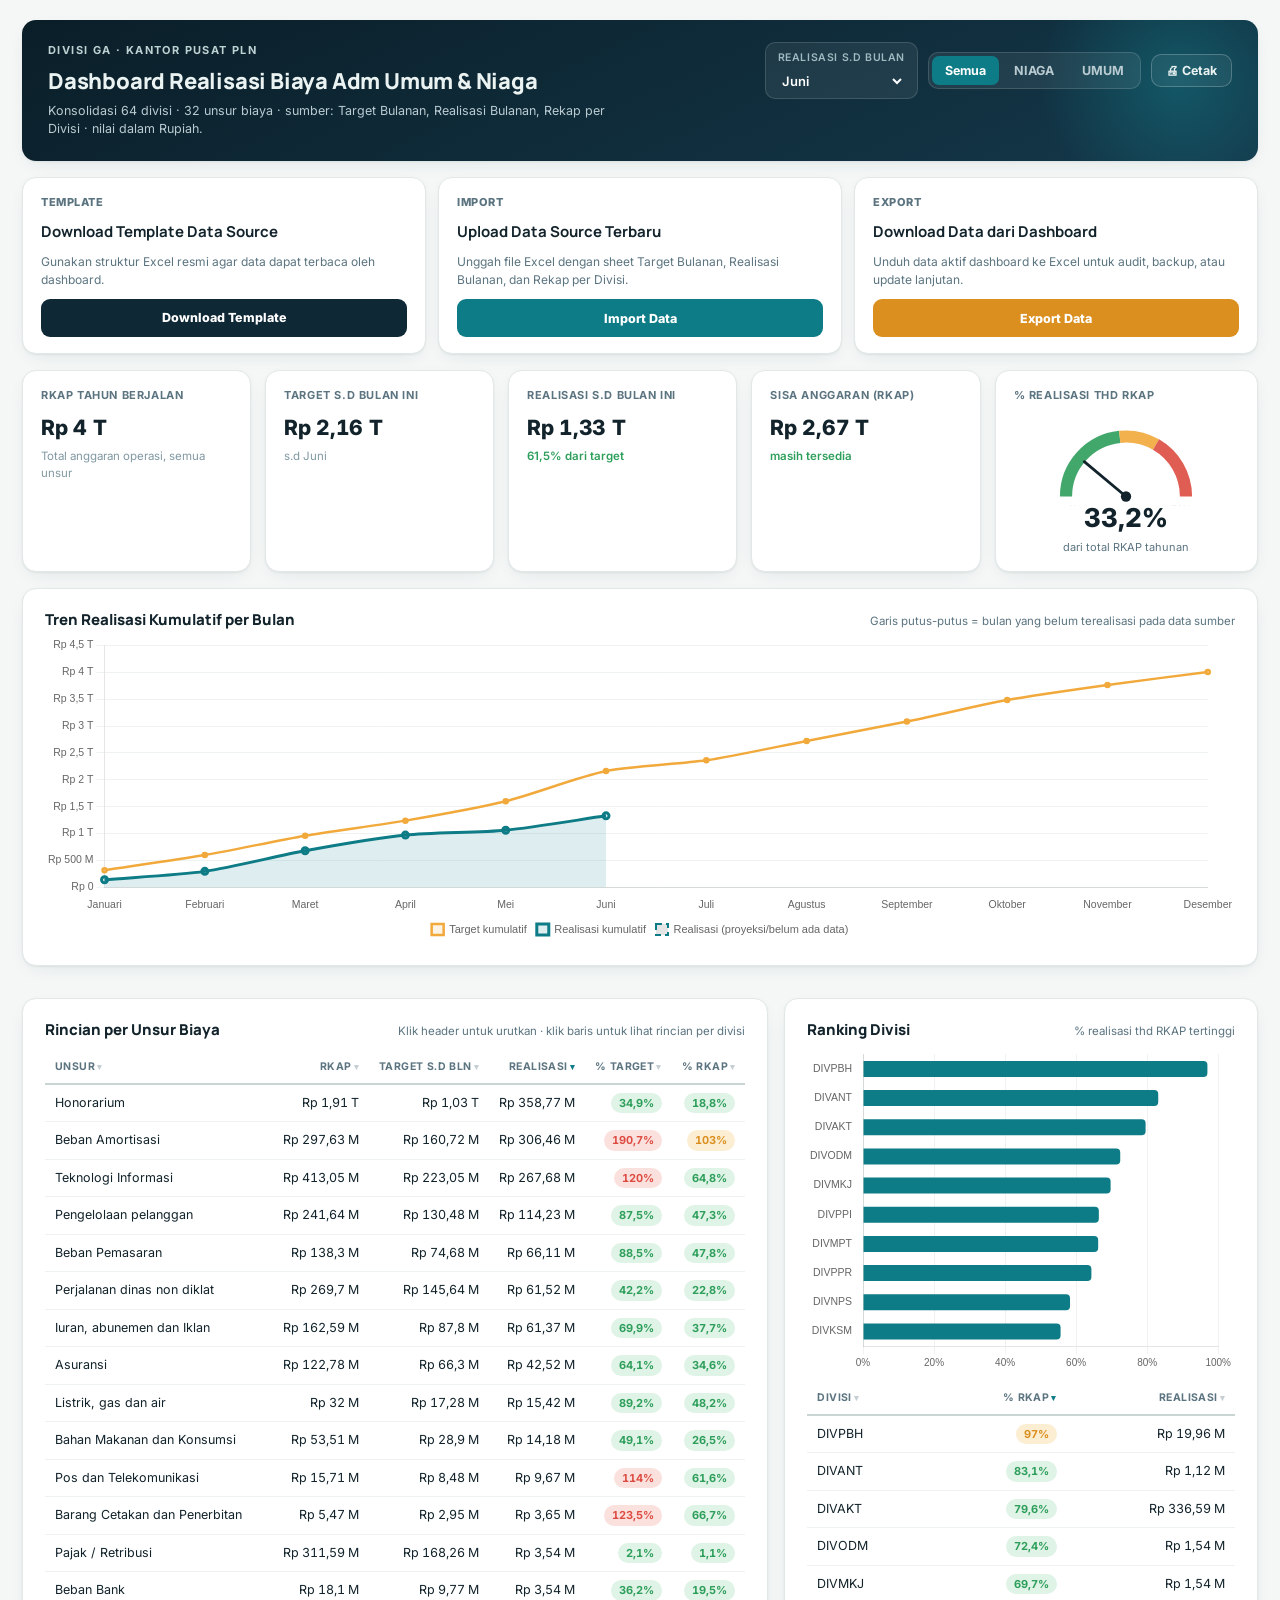
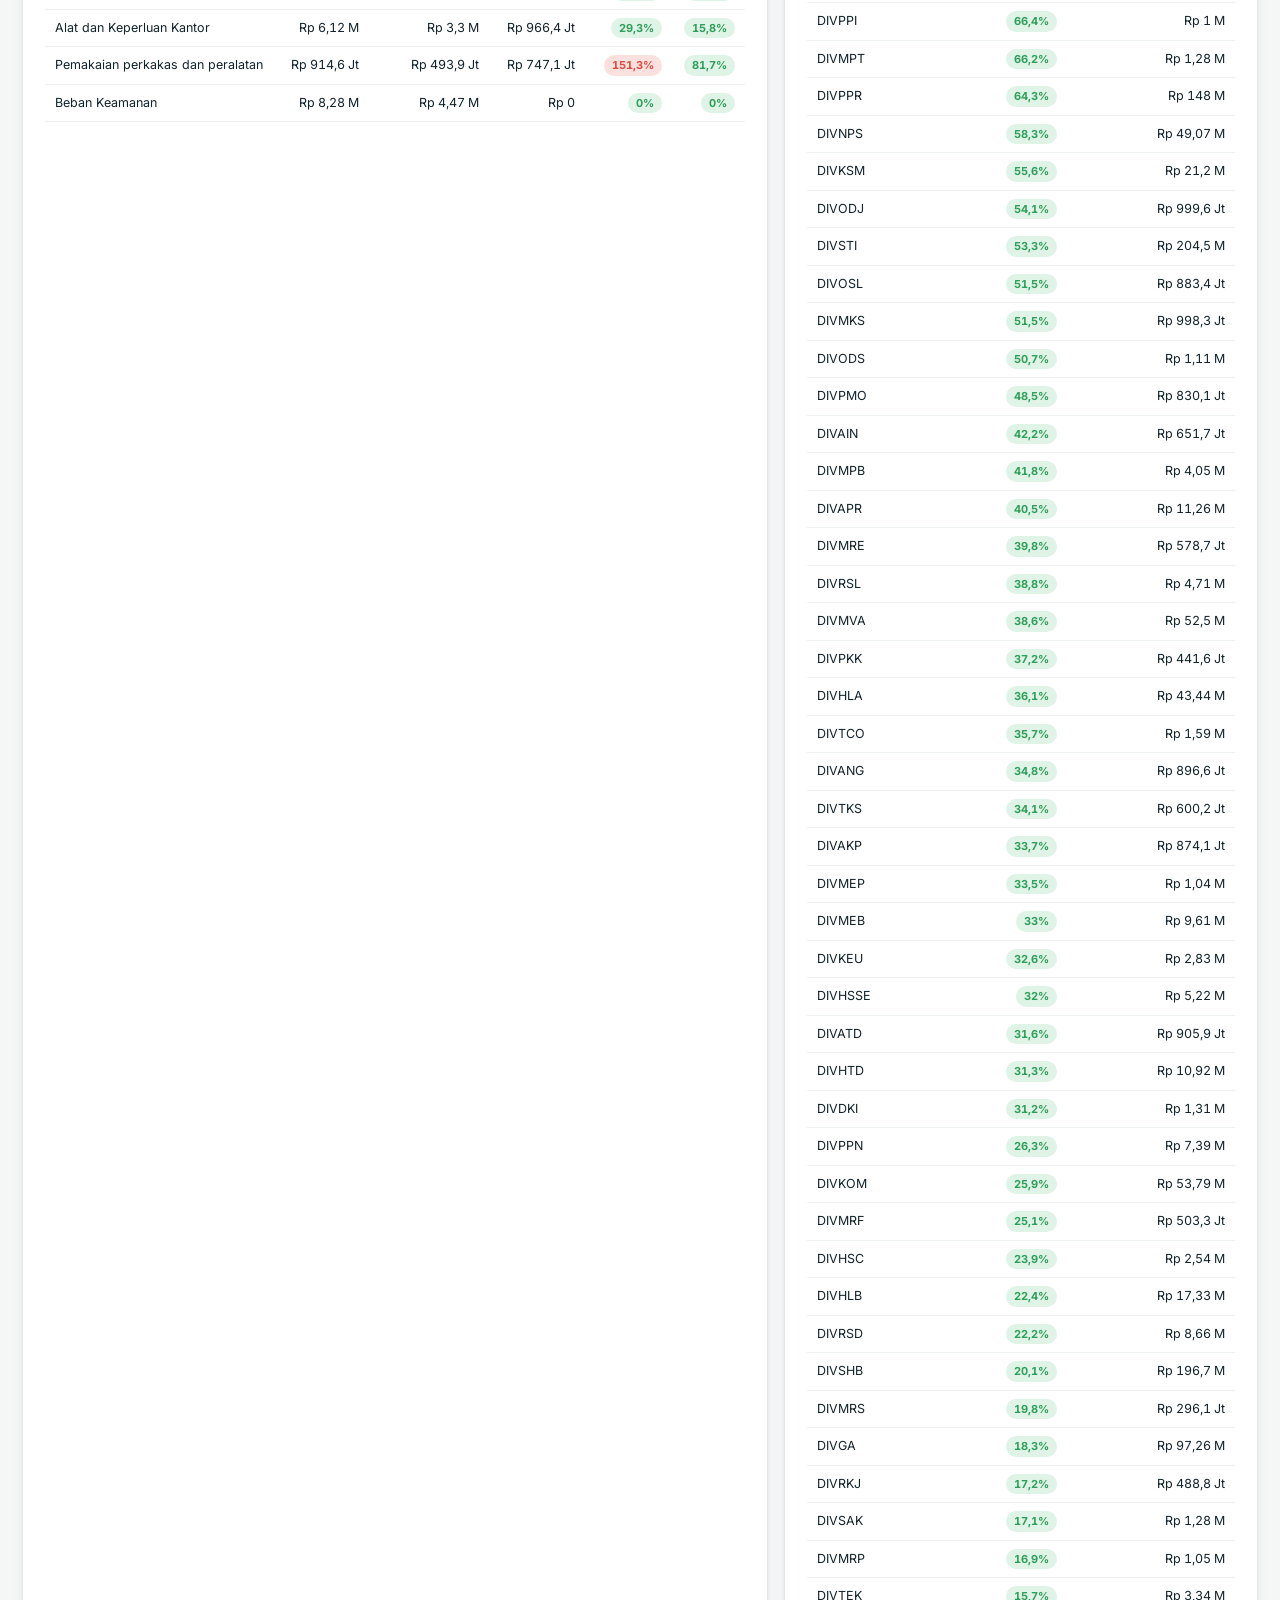
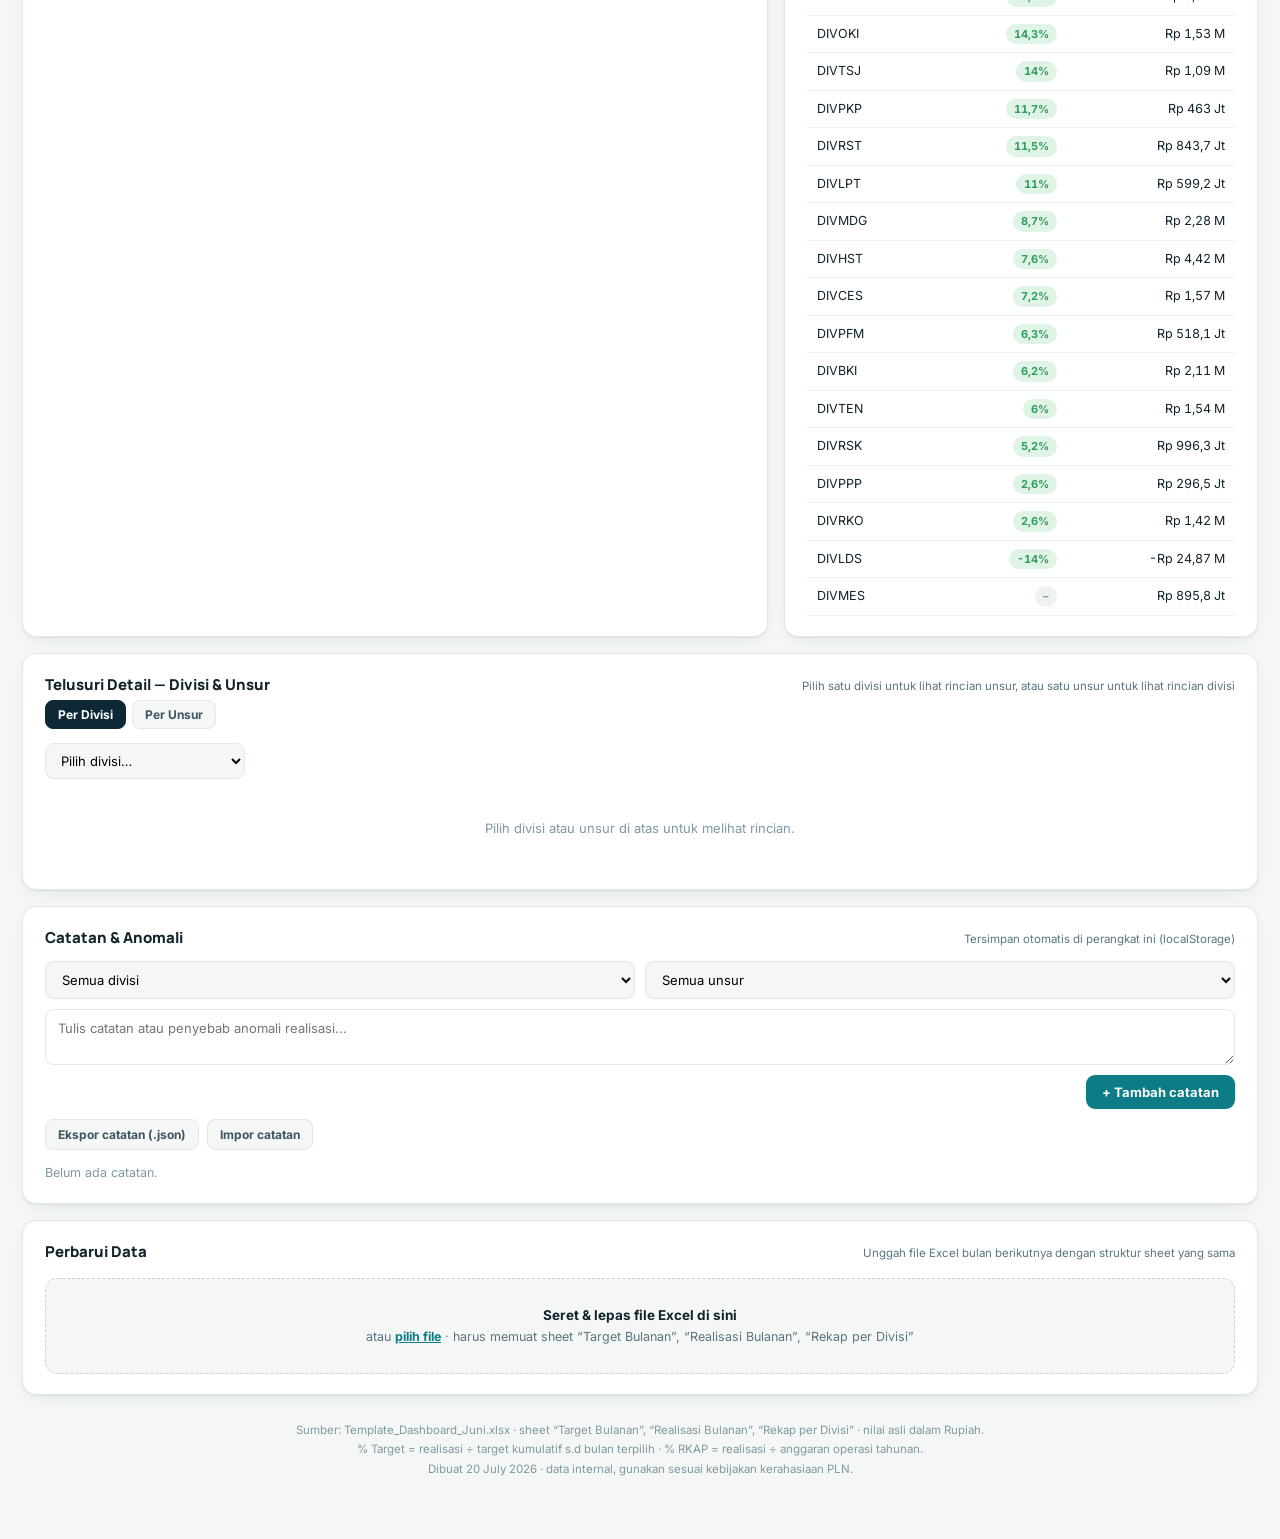
==== commit 3ff3591a: "Add AO Kantor Pusat data source controls" ====
--- a/assets/ao-kantor-pusat.html
+++ b/assets/ao-kantor-pusat.html
@@ -92,6 +92,26 @@
 }
 .btn-ghost:hover{ background:rgba(255,255,255,.14); }
 
+.source-actions-panel{
+  display:grid; grid-template-columns:repeat(3,minmax(0,1fr)); gap:12px; margin-top:16px;
+}
+.source-action-card{
+  background:var(--card); border:1px solid var(--line); border-radius:var(--radius);
+  padding:16px 18px; box-shadow:var(--shadow); display:grid; gap:10px;
+}
+.source-action-card span{
+  color:var(--ink-500); font-size:11px; font-weight:800; letter-spacing:.5px; text-transform:uppercase;
+}
+.source-action-card strong{ color:var(--ink-900); font-size:15px; font-family:'Manrope','Inter',sans-serif; }
+.source-action-card p{ margin:0; color:var(--ink-500); font-size:12px; min-height:36px; }
+.source-action-card button,
+.source-action-card a{
+  height:38px; border:0; border-radius:9px; display:inline-flex; align-items:center; justify-content:center;
+  text-decoration:none; background:var(--navy-900); color:#fff; font-size:12.5px; font-weight:800;
+}
+.source-action-card .teal-btn{ background:var(--teal-600); }
+.source-action-card .amber-btn{ background:var(--amber-600); }
+
 .anomaly-banner{
   margin-top:14px; background:rgba(242,169,59,.14); border:1px solid rgba(242,169,59,.4);
   color:#FCEED3; border-radius:10px; padding:10px 14px; font-size:12.5px; display:none; gap:8px; position:relative; z-index:1;
@@ -230,6 +250,27 @@
       <span id="anomaly-text"></span>
     </div>
   </header>
+
+  <section class="source-actions-panel no-print" aria-label="Panel Data Source AO Kantor Pusat">
+    <div class="source-action-card">
+      <span>Template</span>
+      <strong>Download Template Data Source</strong>
+      <p>Gunakan struktur Excel resmi agar data dapat terbaca oleh dashboard.</p>
+      <a href="template-data-source-ao-kantor-pusat.xlsx" download>Download Template</a>
+    </div>
+    <div class="source-action-card">
+      <span>Import</span>
+      <strong>Upload Data Source Terbaru</strong>
+      <p>Unggah file Excel dengan sheet Target Bulanan, Realisasi Bulanan, dan Rekap per Divisi.</p>
+      <button class="teal-btn" type="button" id="btn-import-source">Import Data</button>
+    </div>
+    <div class="source-action-card">
+      <span>Export</span>
+      <strong>Download Data dari Dashboard</strong>
+      <p>Unduh data aktif dashboard ke Excel untuk audit, backup, atau update lanjutan.</p>
+      <button class="amber-btn" type="button" id="btn-export-source">Export Data</button>
+    </div>
+  </section>
 
   <section class="kpi-row">
     <div class="kpi-card">
@@ -914,6 +955,33 @@
   uSel.innerHTML = '<option value="">Semua unsur</option>' + RAW.unsurs.map(u=>`<option value="${u}">${u}</option>`).join('');
 }
 
+function exportDashboardSource(){
+  if (!window.XLSX) {
+    alert('Library Excel belum siap. Muat ulang halaman lalu coba lagi.');
+    return;
+  }
+  const wb = XLSX.utils.book_new();
+  const targetRows = [['No','Grouping','Divisi','Bulan','Unsur','Target']];
+  RAW.target.forEach((row, index)=>{
+    const [gi, di, ui, mi, value] = row;
+    targetRows.push([index + 1, RAW.groupings[gi], RAW.divisis[di], RAW.months[mi], RAW.unsurs[ui], value]);
+  });
+  const realRows = [['No','Grouping','Divisi','Bulan','Unsur','Unsur Standar','Realisasi']];
+  RAW.real.forEach((row, index)=>{
+    const [gi, di, ui, mi, value] = row;
+    realRows.push([index + 1, RAW.groupings[gi], RAW.divisis[di], RAW.months[mi], RAW.unsurs[ui], RAW.unsurs[ui], value]);
+  });
+  const rekapRows = [['No','Grouping','Divisi','Unsur','Anggaran Operasi']];
+  RAW.rkap.forEach((row, index)=>{
+    const [gi, di, ui, value] = row;
+    rekapRows.push([index + 1, RAW.groupings[gi], RAW.divisis[di], RAW.unsurs[ui], value]);
+  });
+  XLSX.utils.book_append_sheet(wb, XLSX.utils.aoa_to_sheet(targetRows), 'Target Bulanan');
+  XLSX.utils.book_append_sheet(wb, XLSX.utils.aoa_to_sheet(realRows), 'Realisasi Bulanan');
+  XLSX.utils.book_append_sheet(wb, XLSX.utils.aoa_to_sheet(rekapRows), 'Rekap per Divisi');
+  XLSX.writeFile(wb, `data-source-ao-kantor-pusat-${RAW.months[state.upto] || 'periode'}.xlsx`);
+}
+
 function wireEvents(){
   document.getElementById('f-month').addEventListener('change', (e)=>{
     state.upto = parseInt(e.target.value);
@@ -986,6 +1054,8 @@
   // upload / dropzone
   const dz = document.getElementById('dropzone');
   const fileInput = document.getElementById('file-input');
+  document.getElementById('btn-import-source')?.addEventListener('click', ()=> fileInput.click());
+  document.getElementById('btn-export-source')?.addEventListener('click', exportDashboardSource);
   document.getElementById('browse-btn').addEventListener('click', ()=> fileInput.click());
   fileInput.addEventListener('change', (e)=>{ if (e.target.files[0]) handleFile(e.target.files[0]); });
   ['dragenter','dragover'].forEach(evt=> dz.addEventListener(evt, (e)=>{ e.preventDefault(); dz.classList.add('drag'); }));
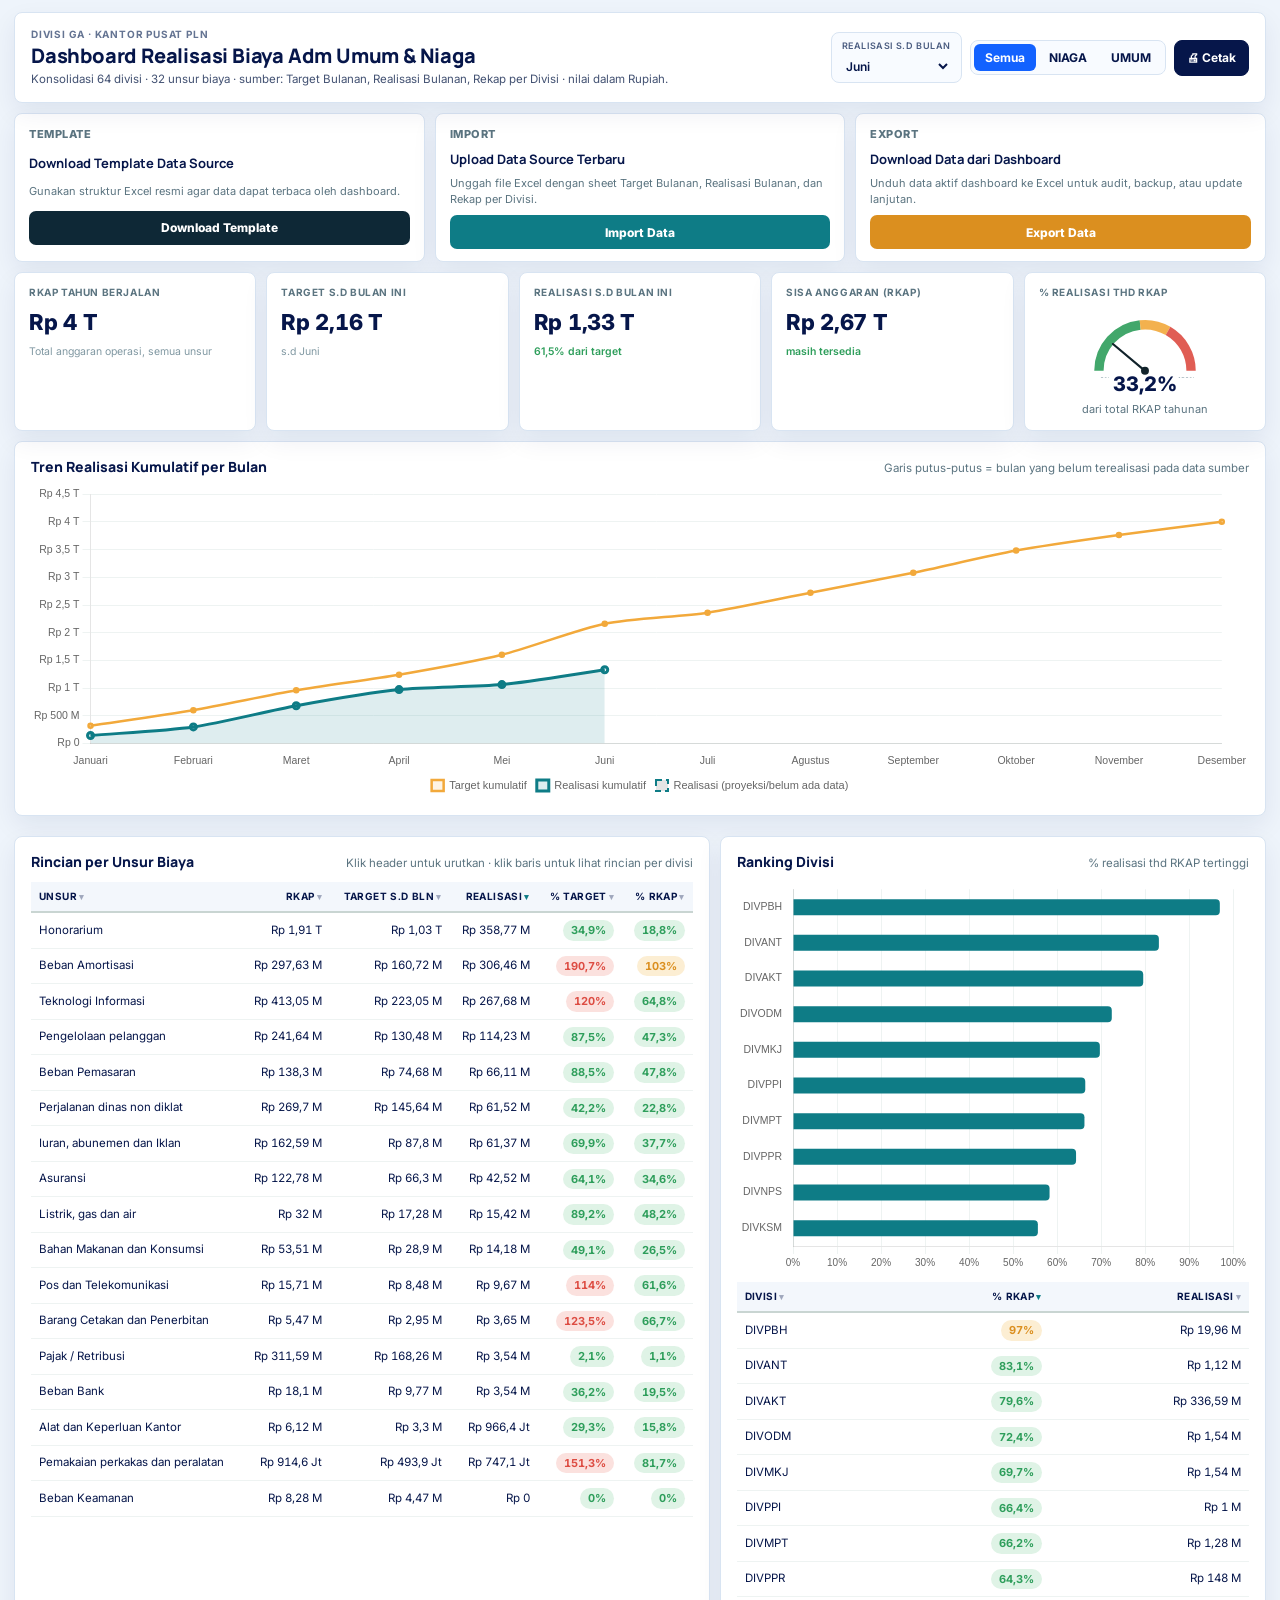
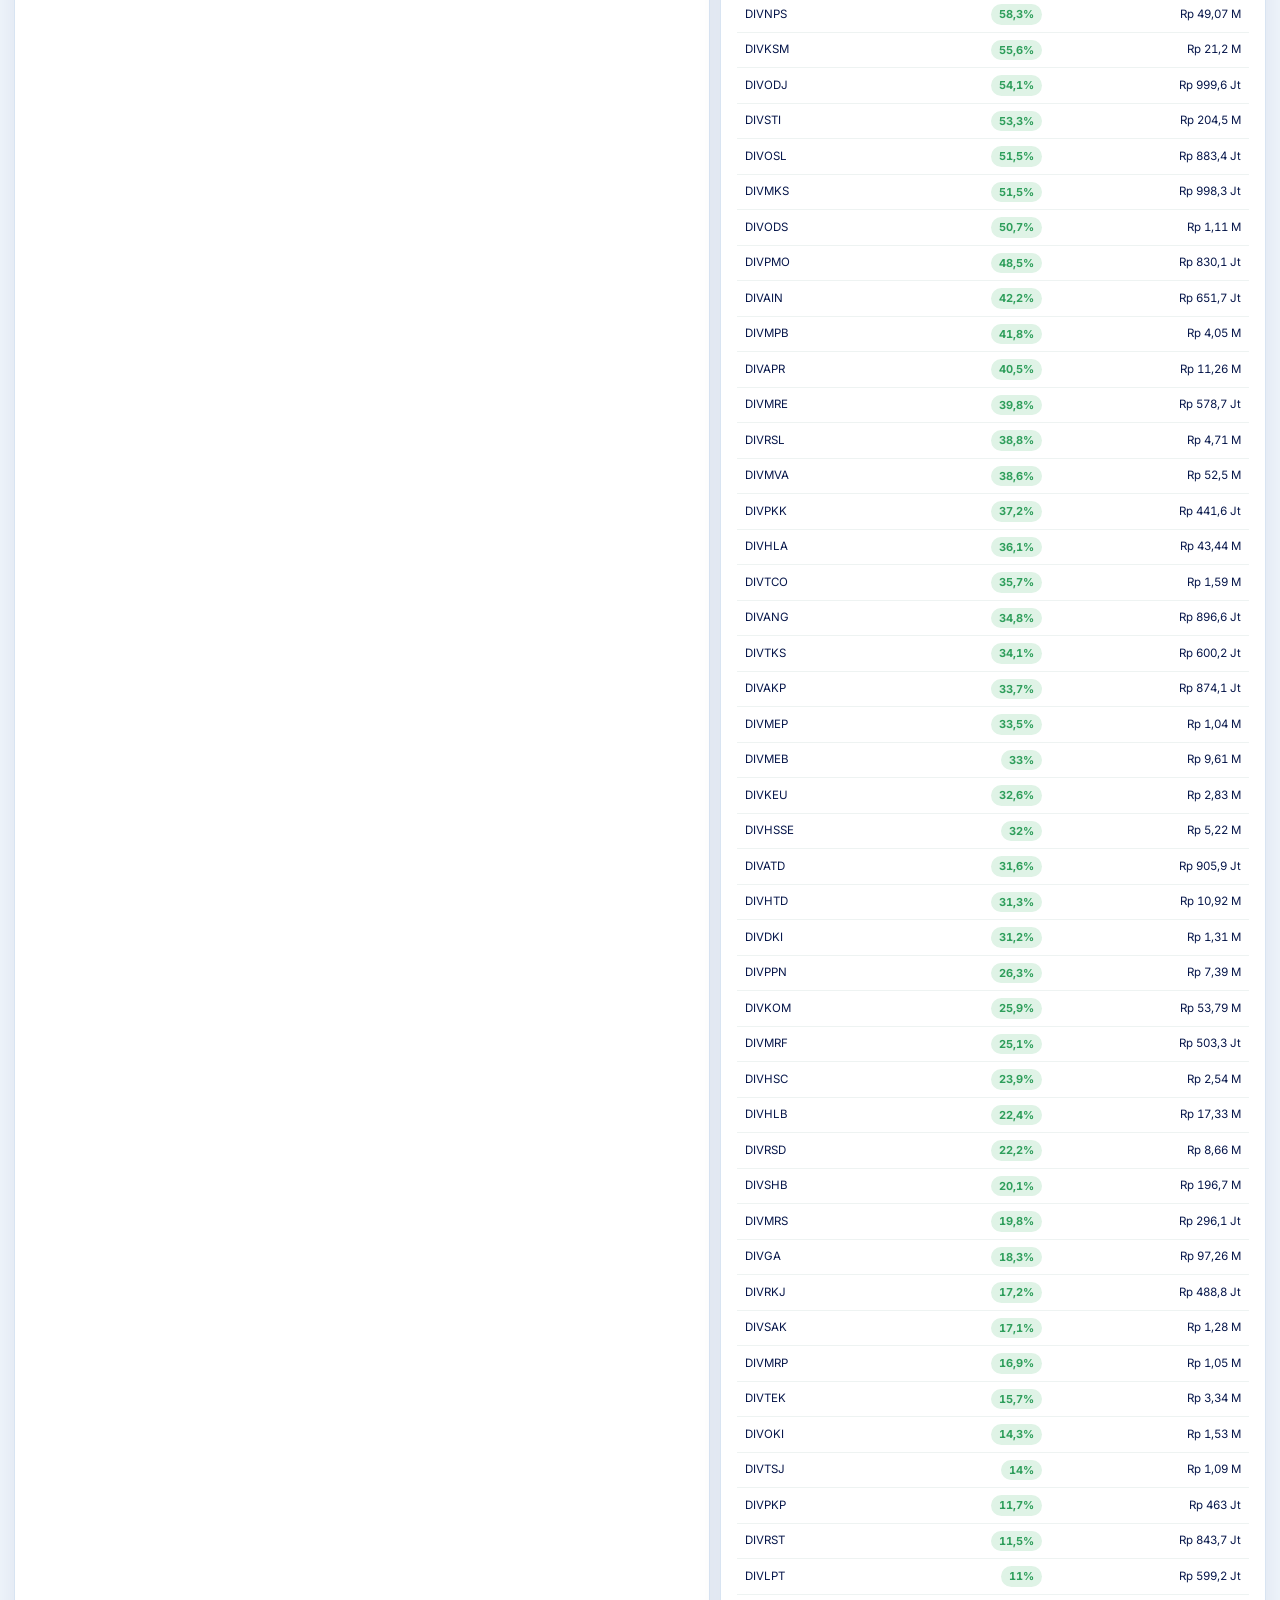
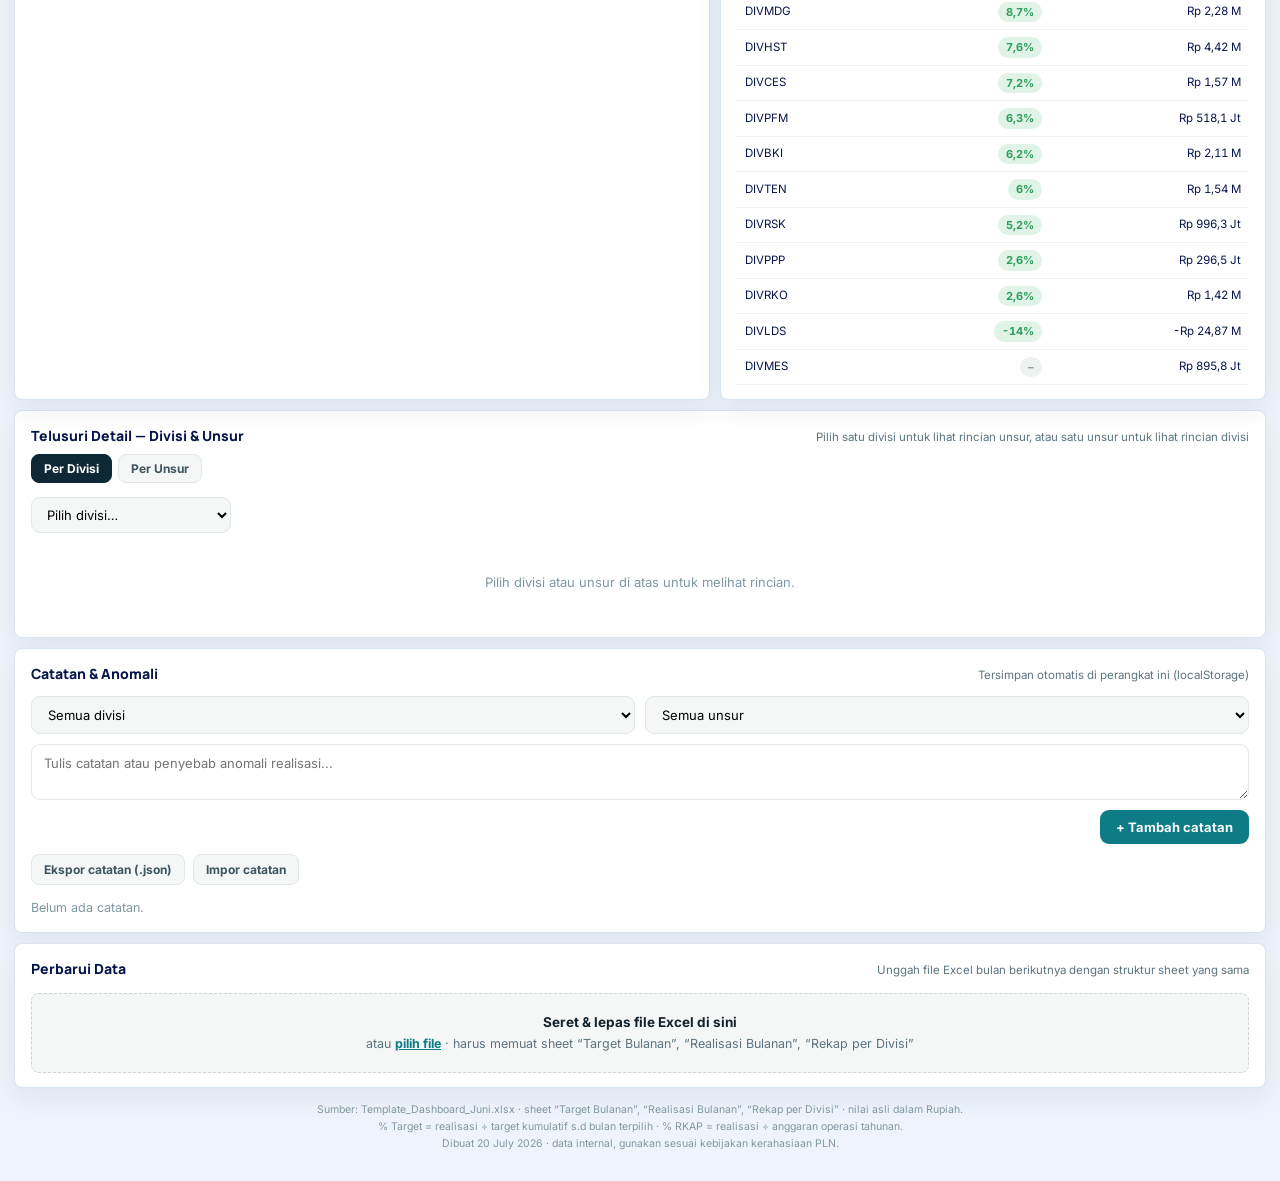
==== commit e7f5a73d: "Refine AO Kantor Pusat layout" ====
--- a/assets/ao-kantor-pusat.html
+++ b/assets/ao-kantor-pusat.html
@@ -212,10 +212,193 @@
 .import-status.ok{ display:block; background:var(--green-100); color:var(--green-600); }
 .import-status.err{ display:block; background:var(--red-100); color:var(--red-500); }
 
-footer{ text-align:center; color:var(--ink-400); font-size:11.5px; margin-top:26px; line-height:1.7; }
-
+/* ---------- EMBEDDED DASHBOARD ALIGNMENT ---------- */
+body{
+  background:#eef4fb;
+  color:#06164a;
+  font-size:13px;
+}
+.wrap{
+  max-width:none;
+  padding:12px 14px 28px;
+}
+.topbar{
+  background:#ffffff;
+  color:#06164a;
+  border:1px solid #d8e4f2;
+  border-radius:8px;
+  padding:14px 16px;
+  box-shadow:0 10px 26px rgba(9,31,78,.07);
+}
+.topbar::after{ display:none; }
+.topbar-row{
+  align-items:center;
+  gap:14px;
+}
+.eyebrow{
+  color:#4a5c80;
+  font-size:10px;
+  letter-spacing:.8px;
+  margin-bottom:2px;
+}
+.topbar h1{
+  color:#06164a;
+  font-size:20px;
+  line-height:1.15;
+}
+.topbar .sub{
+  color:#425172;
+  max-width:720px;
+  font-size:11.5px;
+}
+.filters{
+  justify-content:flex-end;
+  gap:8px;
+}
+.filters label{
+  color:#4a5c80;
+  font-size:9px;
+}
+.fgroup{
+  min-width:128px;
+  background:#f8fbff;
+  border-color:#d8e4f2;
+  border-radius:8px;
+  padding:6px 10px;
+}
+.fgroup select,
+.fgroup input{
+  color:#06164a;
+  font-size:12px;
+}
+.seg{
+  background:#f8fbff;
+  border-color:#d8e4f2;
+  border-radius:8px;
+}
+.seg button{
+  color:#06164a;
+  padding:6px 11px;
+  border-radius:6px;
+  font-size:12px;
+}
+.seg button.active{
+  background:#1262ff;
+}
+.btn-ghost{
+  height:36px;
+  border-color:#06164a;
+  background:#06164a;
+  color:#ffffff;
+  border-radius:8px;
+  padding:0 12px;
+  font-size:12px;
+}
+.source-actions-panel{
+  grid-template-columns:repeat(3,minmax(0,1fr));
+  gap:10px;
+  margin-top:10px;
+}
+.source-action-card,
+.kpi-card,
+.section{
+  border-color:#d8e4f2;
+  border-radius:8px;
+  box-shadow:0 10px 26px rgba(9,31,78,.07);
+}
+.source-action-card{
+  padding:12px 14px;
+  gap:7px;
+}
+.source-action-card strong{
+  color:#06164a;
+  font-size:13px;
+}
+.source-action-card p{
+  min-height:0;
+  font-size:11px;
+  line-height:1.45;
+}
+.source-action-card button,
+.source-action-card a{
+  height:34px;
+  border-radius:7px;
+  font-size:12px;
+}
+.kpi-row{
+  grid-template-columns:repeat(5,minmax(0,1fr));
+  gap:10px;
+  margin-top:10px;
+}
+.kpi-card{
+  min-height:128px;
+  padding:12px 14px;
+}
+.kpi-label{
+  font-size:10px;
+  margin-bottom:6px;
+}
+.kpi-value{
+  color:#06164a;
+  font-size:22px;
+}
+.kpi-sub{
+  font-size:10.5px;
+}
+.gauge-card{
+  min-height:128px;
+}
+.gauge-card svg{
+  width:118px;
+  height:72px;
+}
+.gauge-num{
+  font-size:20px;
+  margin-top:-9px;
+}
+.section{
+  margin-top:10px;
+  padding:14px 16px;
+}
+.section-head{
+  margin-bottom:8px;
+}
+.section h2{
+  color:#06164a;
+  font-size:14px;
+}
+.grid-2{
+  gap:10px;
+  margin-top:10px;
+  grid-template-columns:minmax(0,1.12fr) minmax(0,.88fr);
+}
+table{
+  font-size:11.5px;
+}
+thead th{
+  background:#f3f7fc;
+  color:#06164a;
+  font-size:10px;
+  padding:7px 8px;
+}
+tbody td{
+  padding:7px 8px;
+}
+.dropzone{
+  padding:18px;
+  border-radius:8px;
+}
+footer{ text-align:center; color:var(--ink-400); font-size:10.5px; margin-top:14px; line-height:1.6; }
+
+@media (max-width:1180px){
+  .kpi-row{ grid-template-columns:repeat(3,minmax(0,1fr)); }
+  .source-actions-panel{ grid-template-columns:repeat(3,minmax(0,1fr)); }
+}
 @media (max-width:980px){
+  .topbar-row{ align-items:flex-start; }
+  .filters{ justify-content:flex-start; }
   .kpi-row{ grid-template-columns:repeat(2,1fr); }
+  .source-actions-panel{ grid-template-columns:1fr; }
   .grid-2{ grid-template-columns:1fr; }
   .note-form{ grid-template-columns:1fr; }
 }
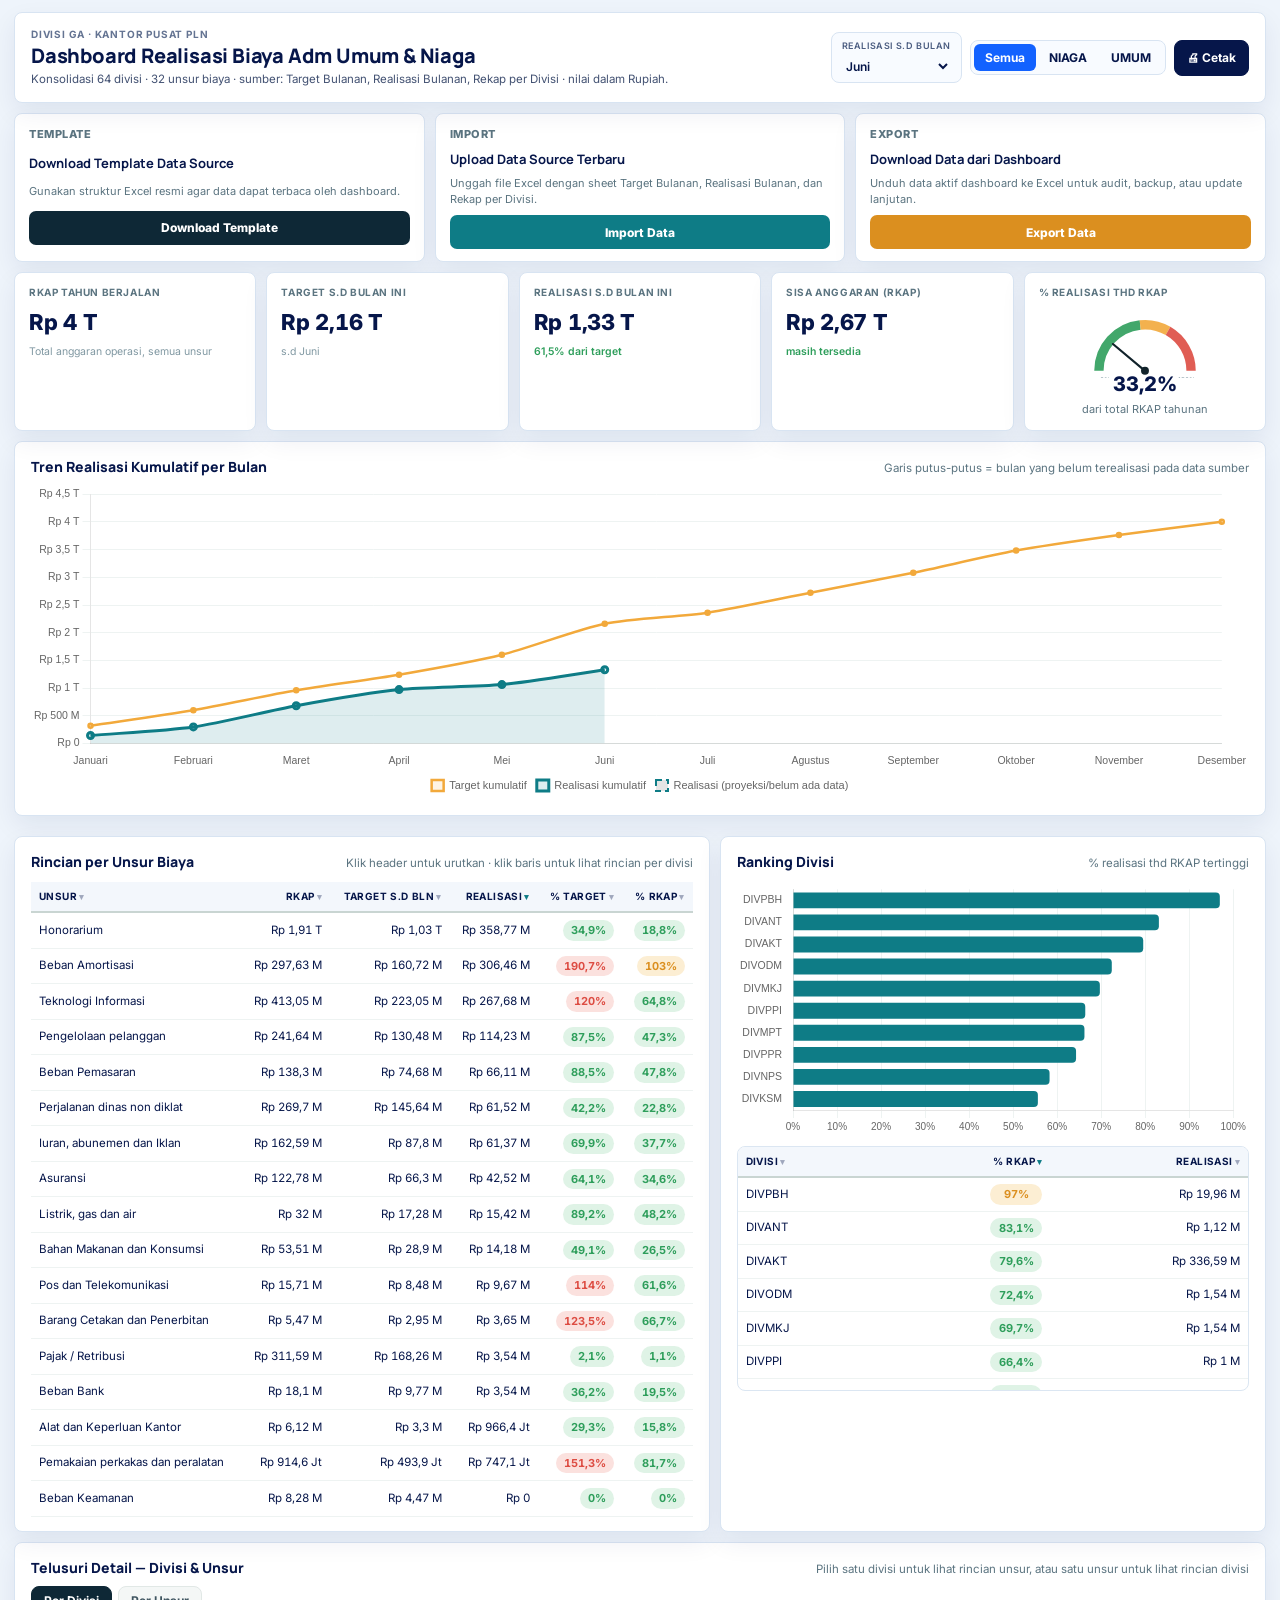
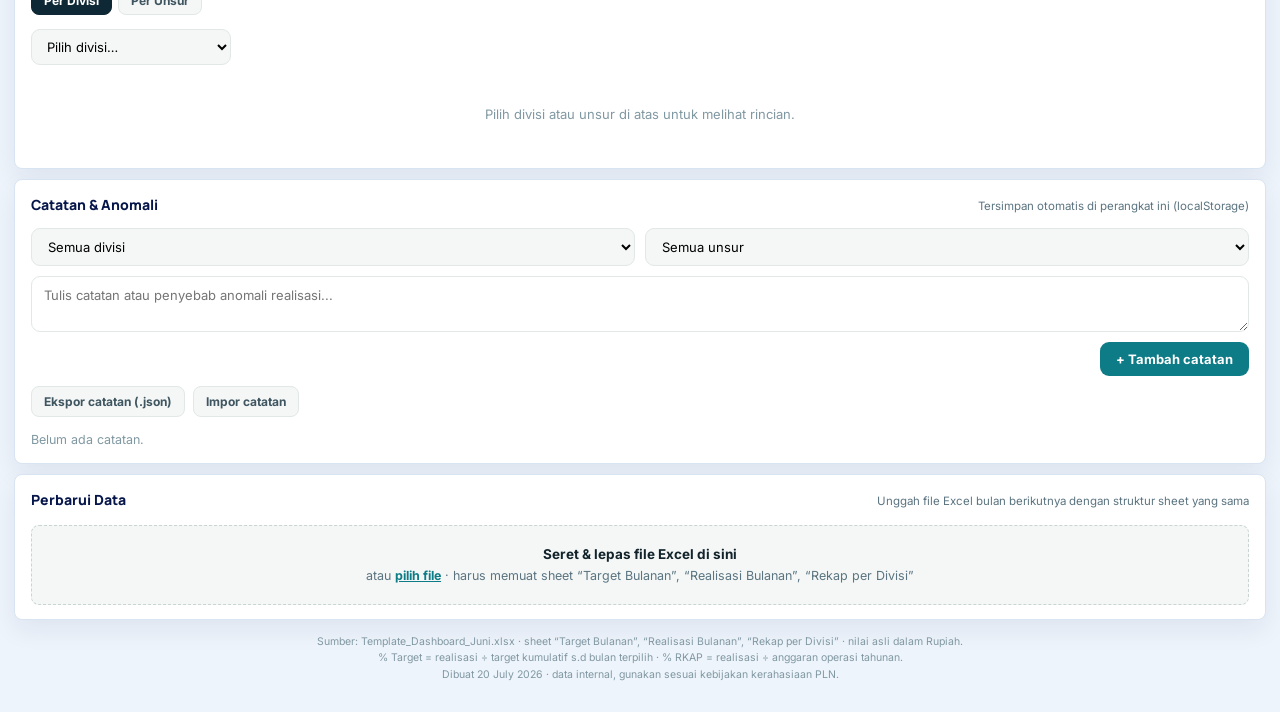
==== commit 4a13370b: "Compact AO Kantor Pusat division ranking" ====
--- a/assets/ao-kantor-pusat.html
+++ b/assets/ao-kantor-pusat.html
@@ -384,6 +384,39 @@
 tbody td{
   padding:7px 8px;
 }
+.ranking-section{
+  align-self:start;
+}
+.ranking-section canvas{
+  max-height:150px;
+  margin-top:2px;
+}
+.ranking-table-scroll{
+  max-height:245px;
+  overflow-y:auto;
+  overflow-x:hidden;
+  border:1px solid #dbe6f2;
+  border-radius:8px;
+}
+.ranking-table-scroll table{
+  margin:0;
+}
+.ranking-table-scroll thead th{
+  top:0;
+  z-index:2;
+  box-shadow:0 1px 0 #dbe6f2;
+}
+.ranking-table-scroll tbody td{
+  padding:6px 8px;
+  height:28px;
+}
+.ranking-table-scroll .name-cell{
+  max-width:150px;
+}
+.ranking-table-scroll .pill{
+  min-width:52px;
+  text-align:center;
+}
 .dropzone{
   padding:18px;
   border-radius:8px;
@@ -493,7 +526,7 @@
   </section>
 
   <div class="grid-2">
-    <section class="section">
+    <section class="section ranking-section">
       <div class="section-head">
         <h2>Rincian per Unsur Biaya</h2>
         <span class="hint">Klik header untuk urutkan &middot; klik baris untuk lihat rincian per divisi</span>
@@ -518,8 +551,8 @@
         <h2>Ranking Divisi</h2>
         <span class="hint">% realisasi thd RKAP tertinggi</span>
       </div>
-      <canvas id="chart-rank" height="230"></canvas>
-      <div class="table-scroll">
+      <canvas id="chart-rank" height="150"></canvas>
+      <div class="table-scroll ranking-table-scroll">
         <table id="tbl-divisi">
           <thead><tr>
             <th data-key="divisi">Divisi<span class="arrow">&#9662;</span></th>
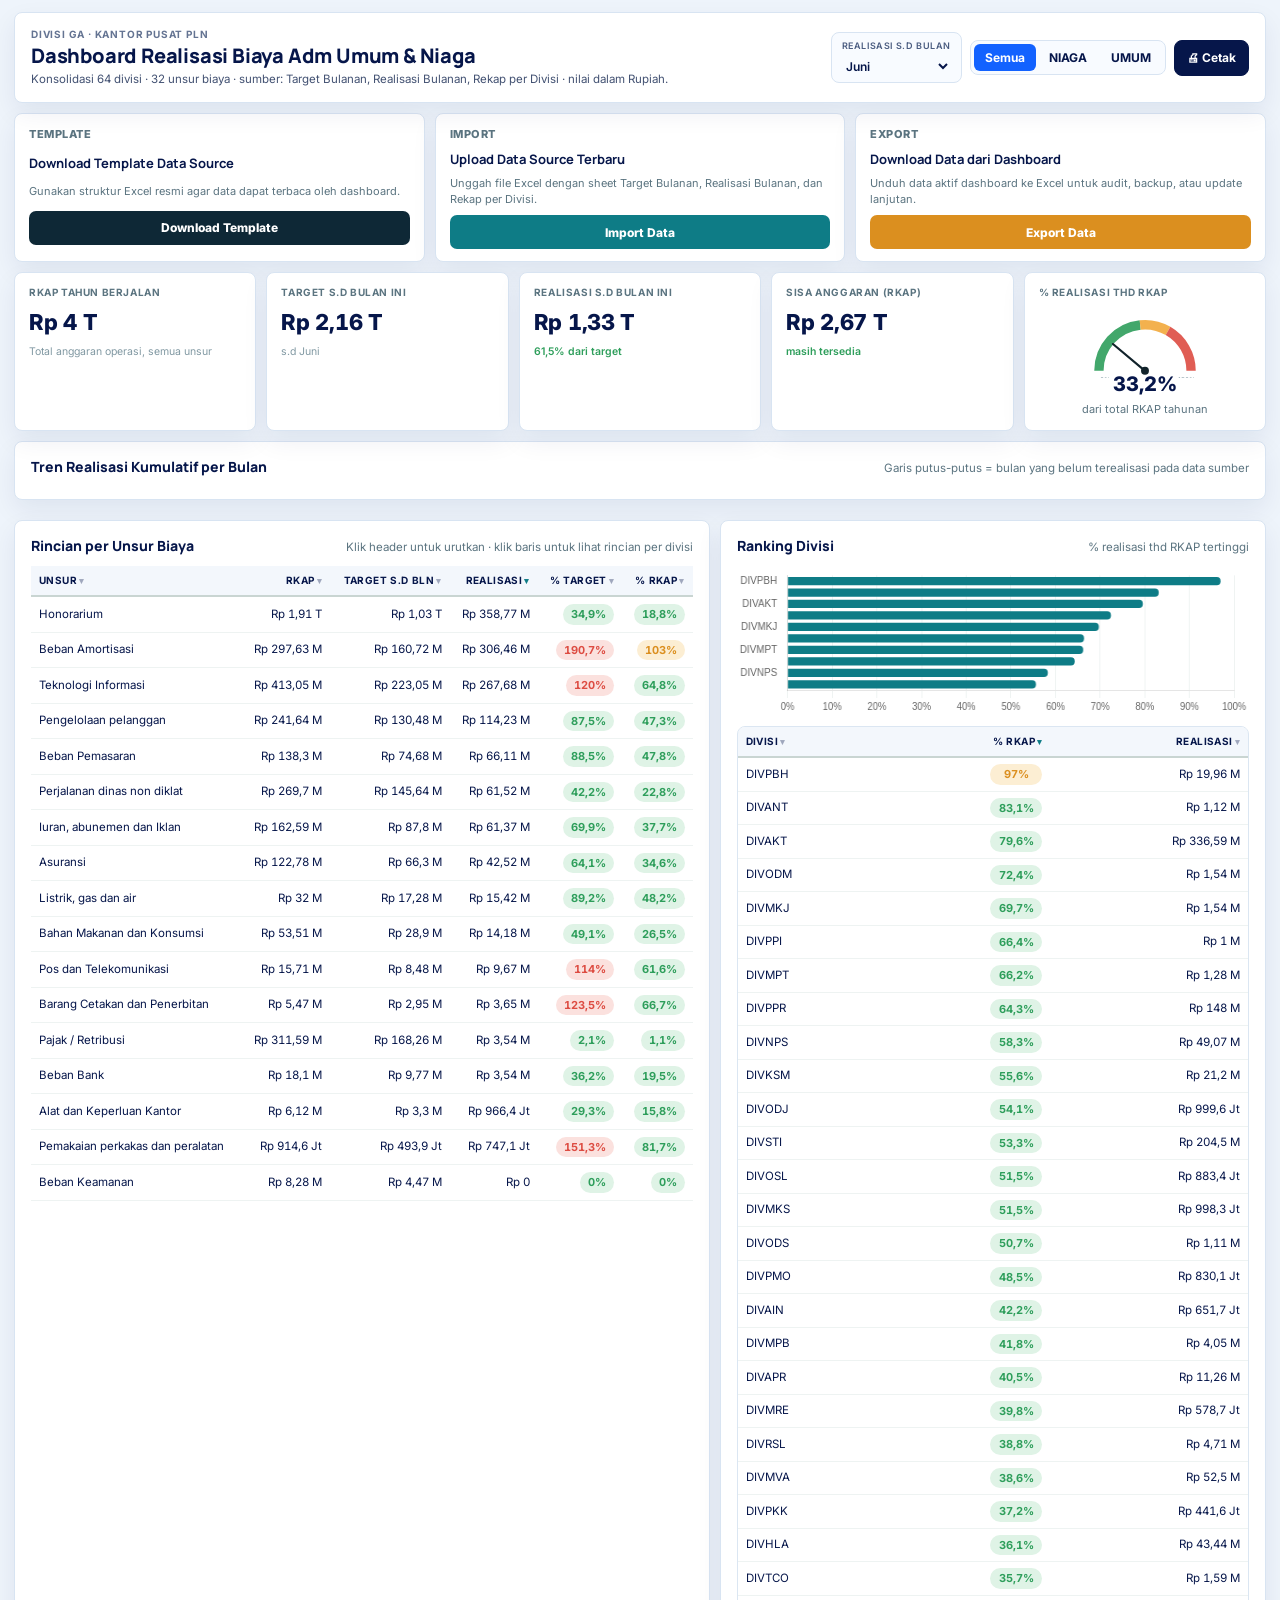
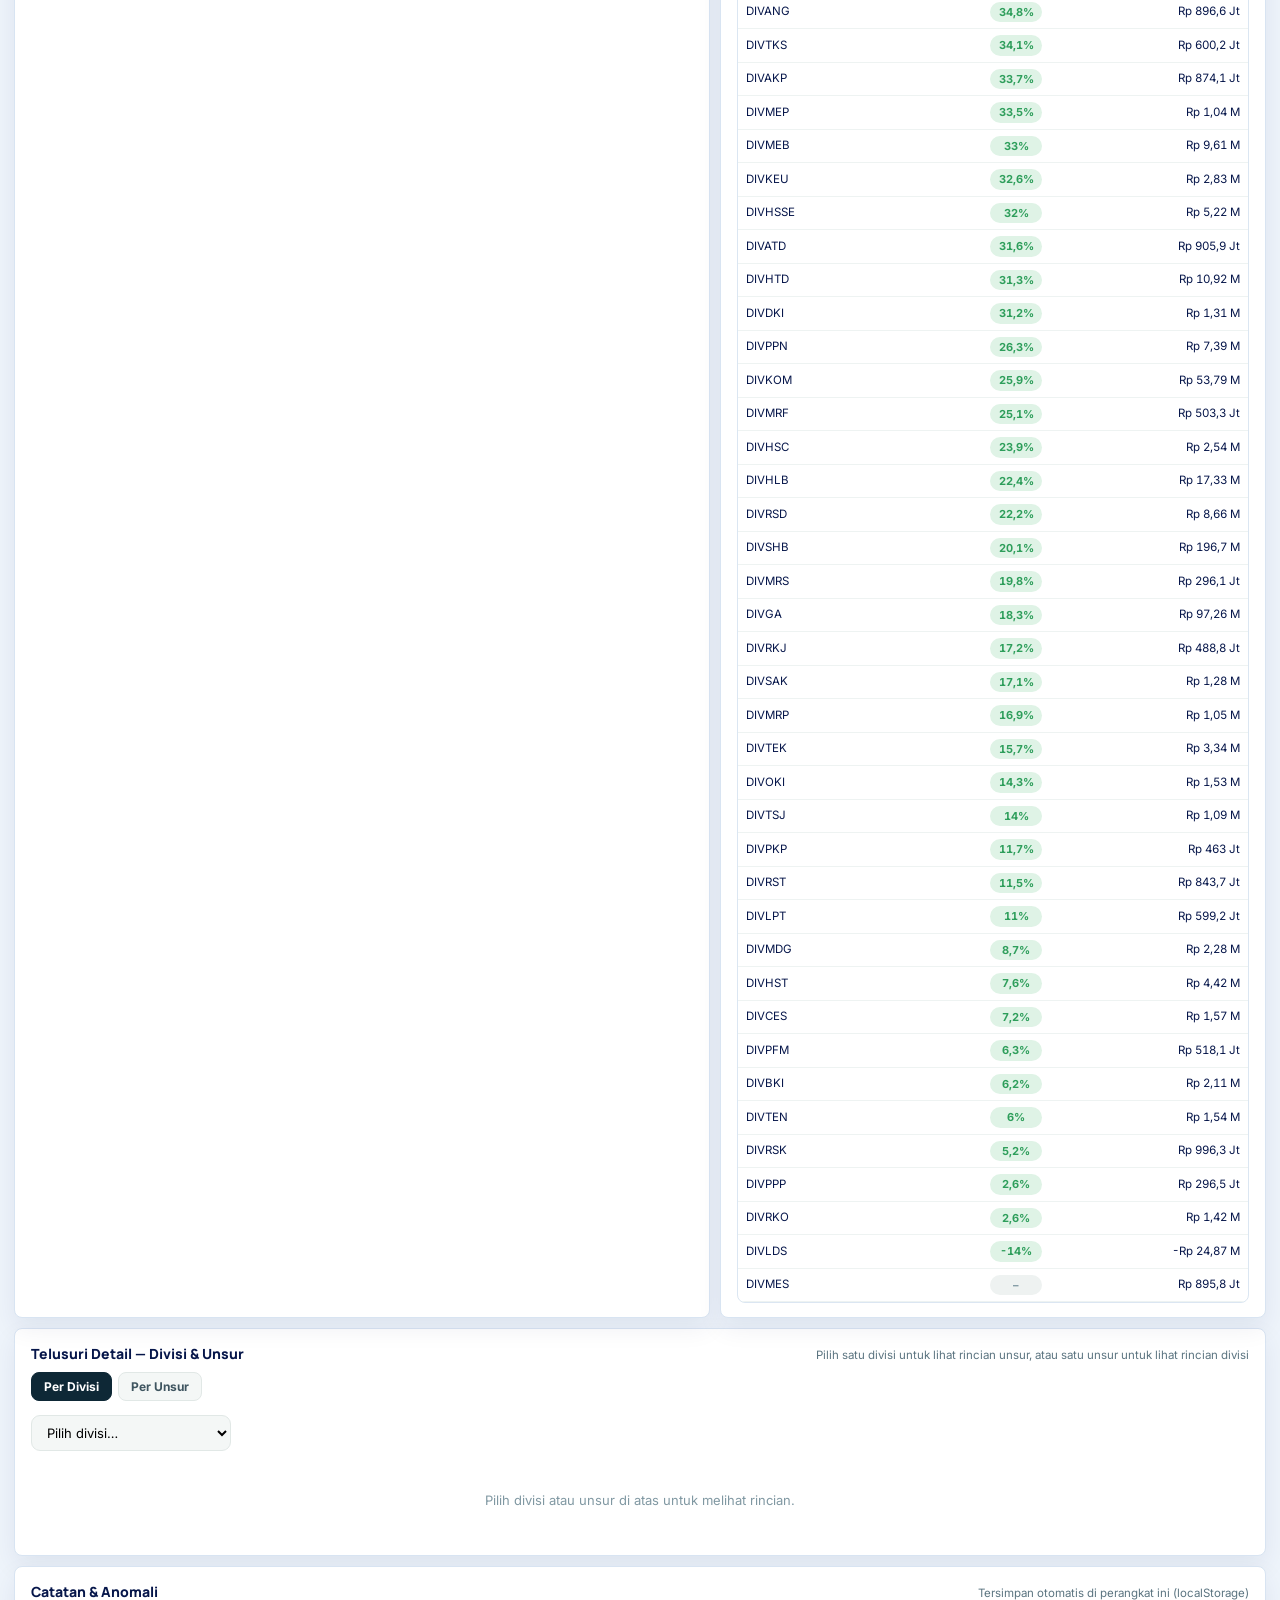
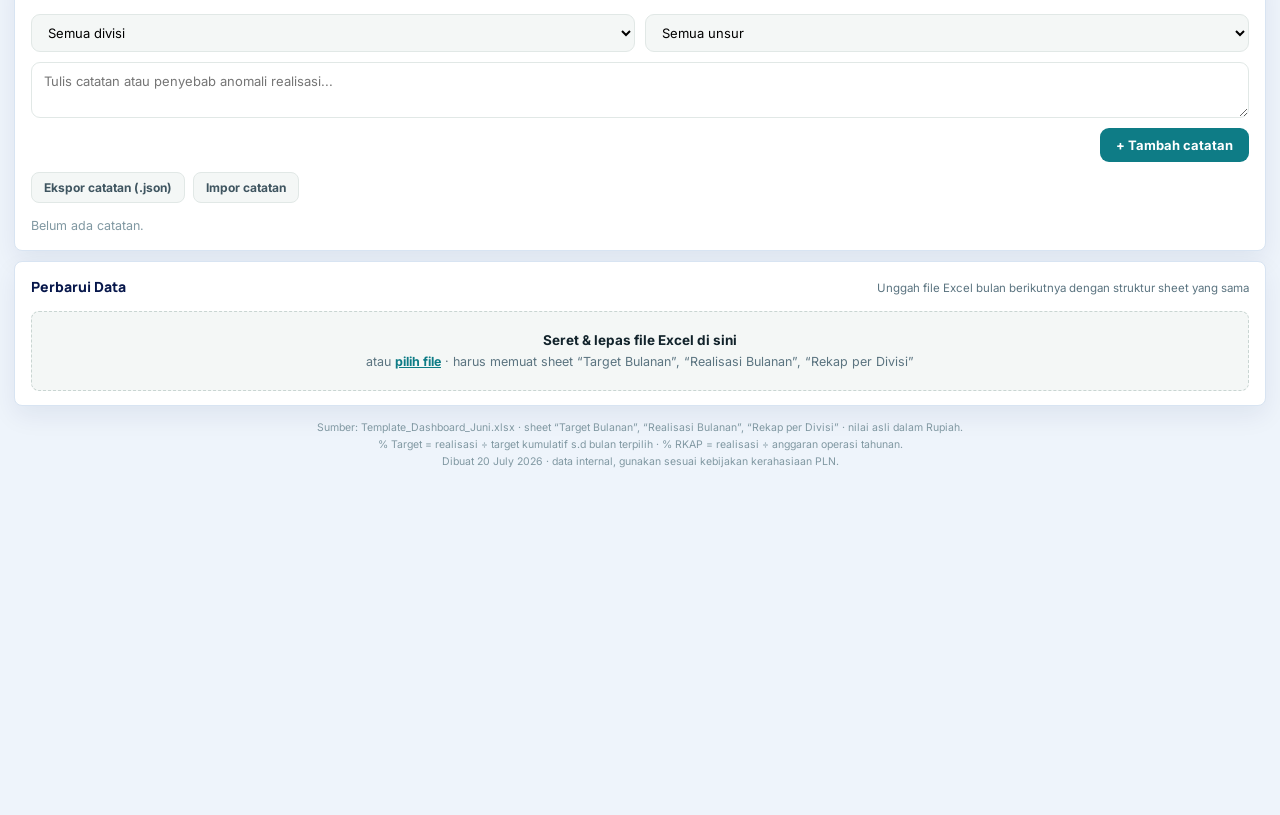
==== commit 8d2686b4: "Align AO Kantor Pusat ranking panel" ====
--- a/assets/ao-kantor-pusat.html
+++ b/assets/ao-kantor-pusat.html
@@ -385,14 +385,20 @@
   padding:7px 8px;
 }
 .ranking-section{
-  align-self:start;
+  align-self:stretch;
+  display:flex;
+  flex-direction:column;
+  min-height:0;
 }
 .ranking-section canvas{
   max-height:150px;
   margin-top:2px;
+  flex:0 0 auto;
 }
 .ranking-table-scroll{
-  max-height:245px;
+  flex:1 1 auto;
+  min-height:280px;
+  max-height:none;
   overflow-y:auto;
   overflow-x:hidden;
   border:1px solid #dbe6f2;
@@ -526,7 +532,7 @@
   </section>
 
   <div class="grid-2">
-    <section class="section ranking-section">
+    <section class="section">
       <div class="section-head">
         <h2>Rincian per Unsur Biaya</h2>
         <span class="hint">Klik header untuk urutkan &middot; klik baris untuk lihat rincian per divisi</span>
@@ -546,7 +552,7 @@
       </div>
     </section>
 
-    <section class="section">
+    <section class="section ranking-section">
       <div class="section-head">
         <h2>Ranking Divisi</h2>
         <span class="hint">% realisasi thd RKAP tertinggi</span>
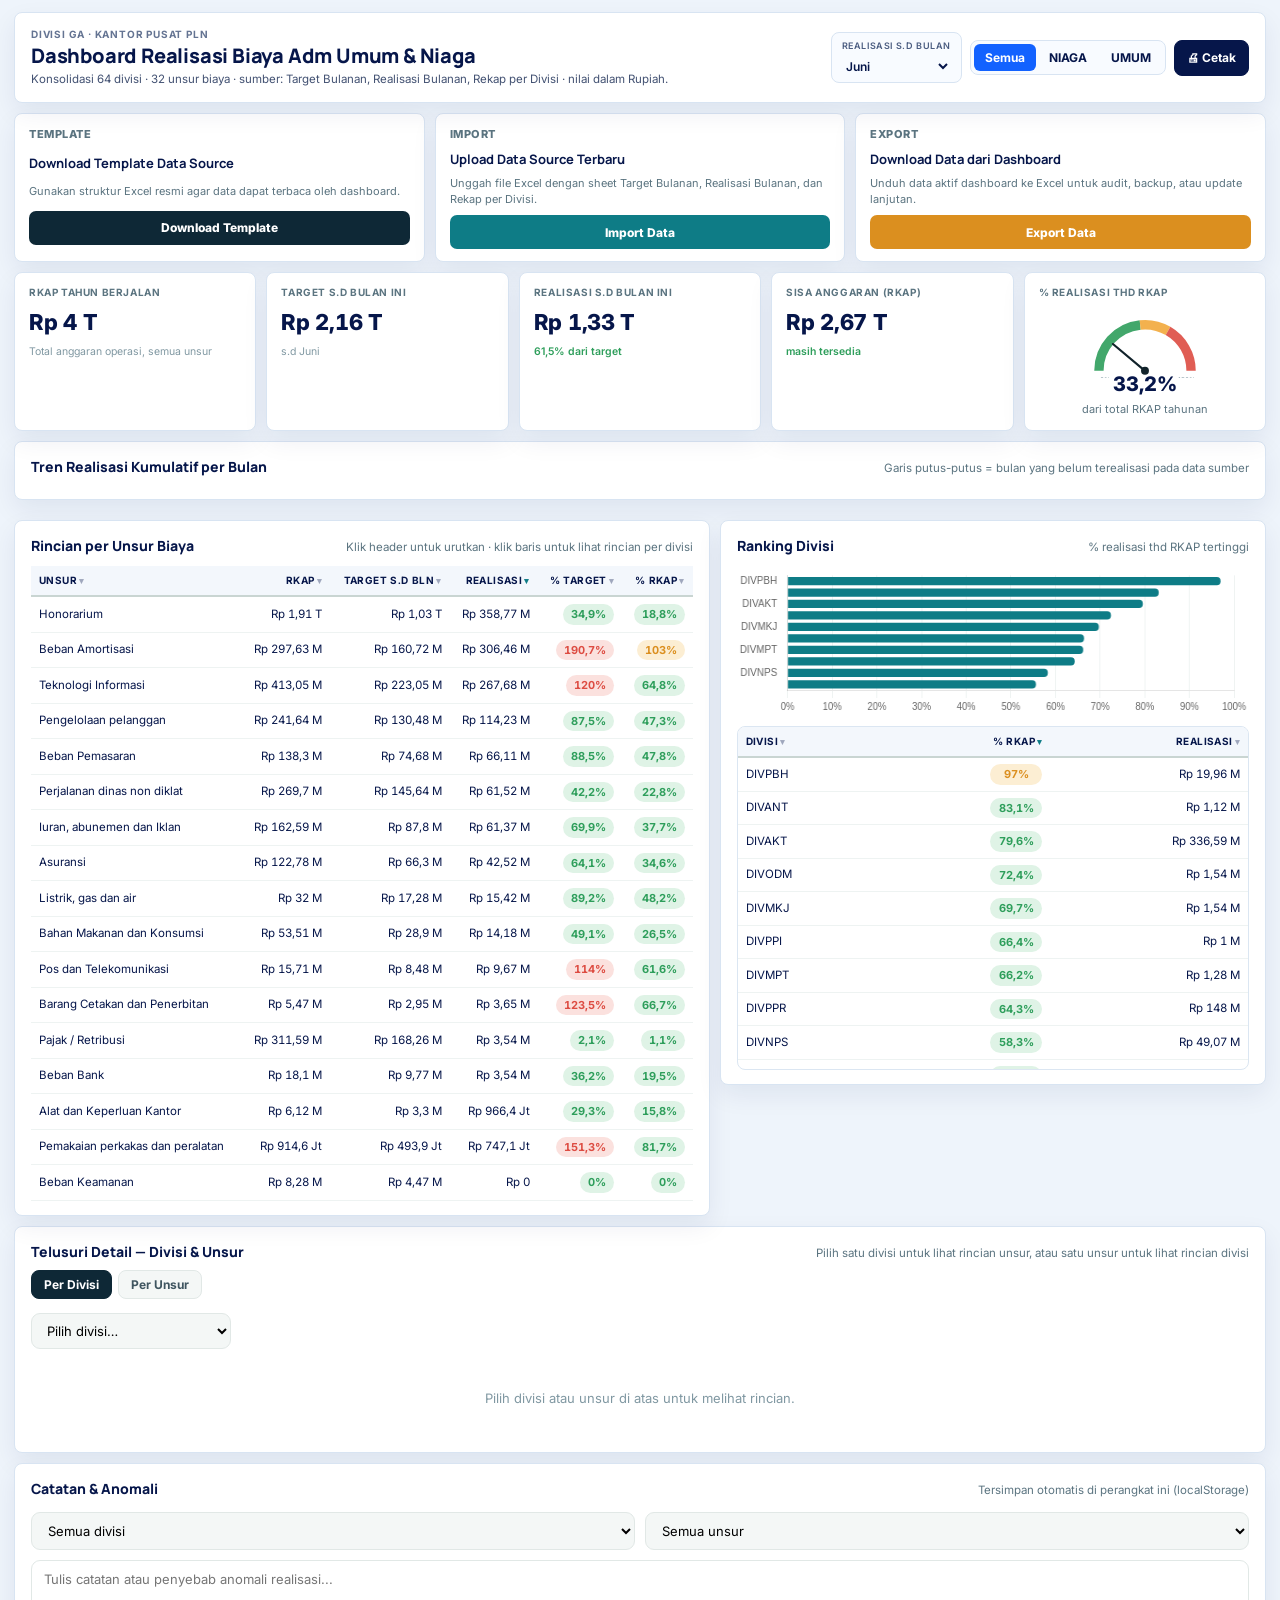
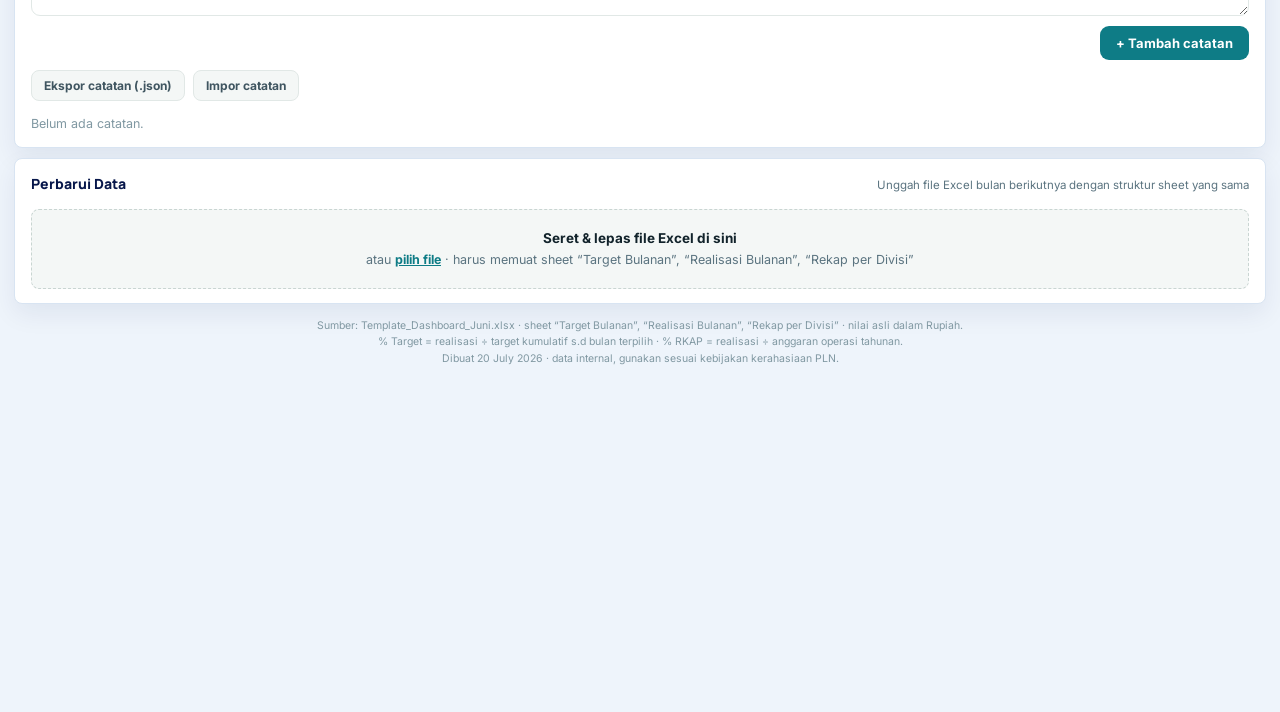
==== commit aba5a497: "Limit AO Kantor Pusat ranking table height" ====
--- a/assets/ao-kantor-pusat.html
+++ b/assets/ao-kantor-pusat.html
@@ -385,7 +385,7 @@
   padding:7px 8px;
 }
 .ranking-section{
-  align-self:stretch;
+  align-self:start;
   display:flex;
   flex-direction:column;
   min-height:0;
@@ -396,9 +396,10 @@
   flex:0 0 auto;
 }
 .ranking-table-scroll{
-  flex:1 1 auto;
-  min-height:280px;
-  max-height:none;
+  flex:0 0 auto;
+  height:344px;
+  max-height:344px;
+  min-height:344px;
   overflow-y:auto;
   overflow-x:hidden;
   border:1px solid #dbe6f2;
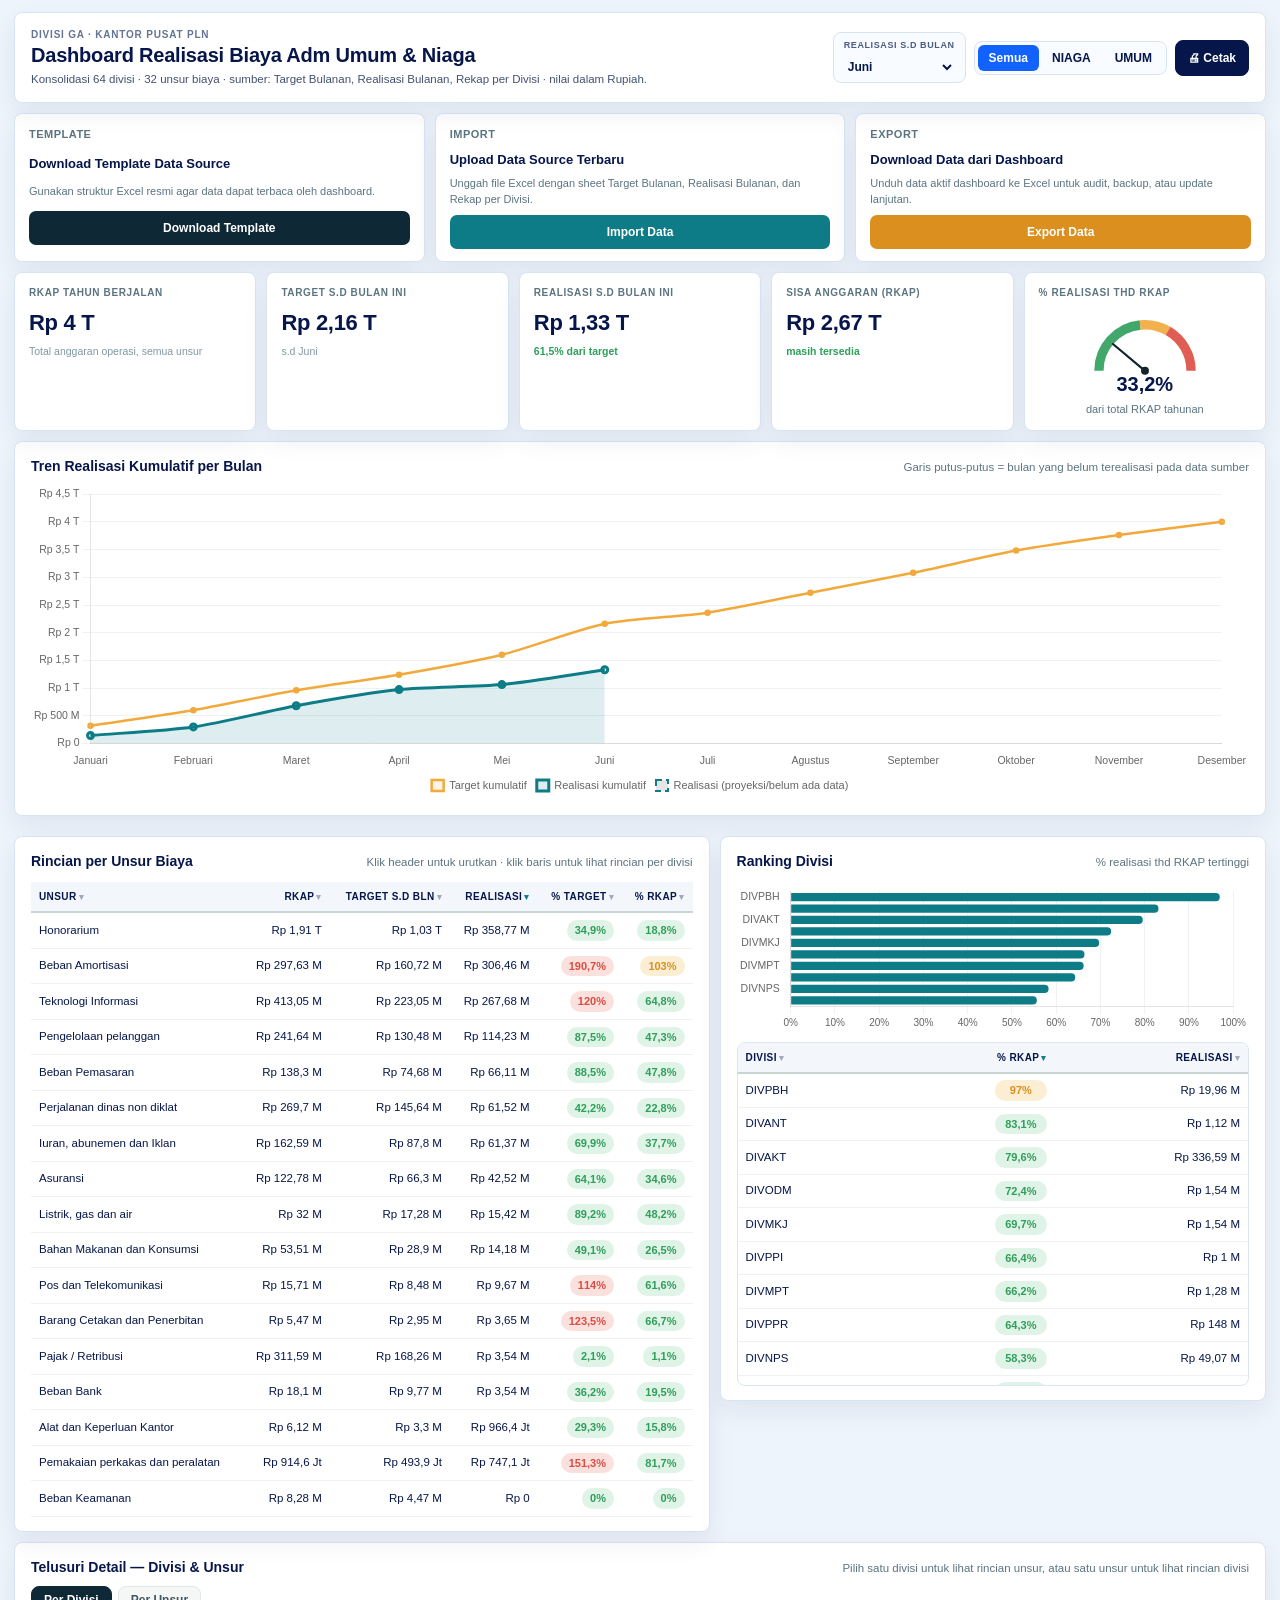
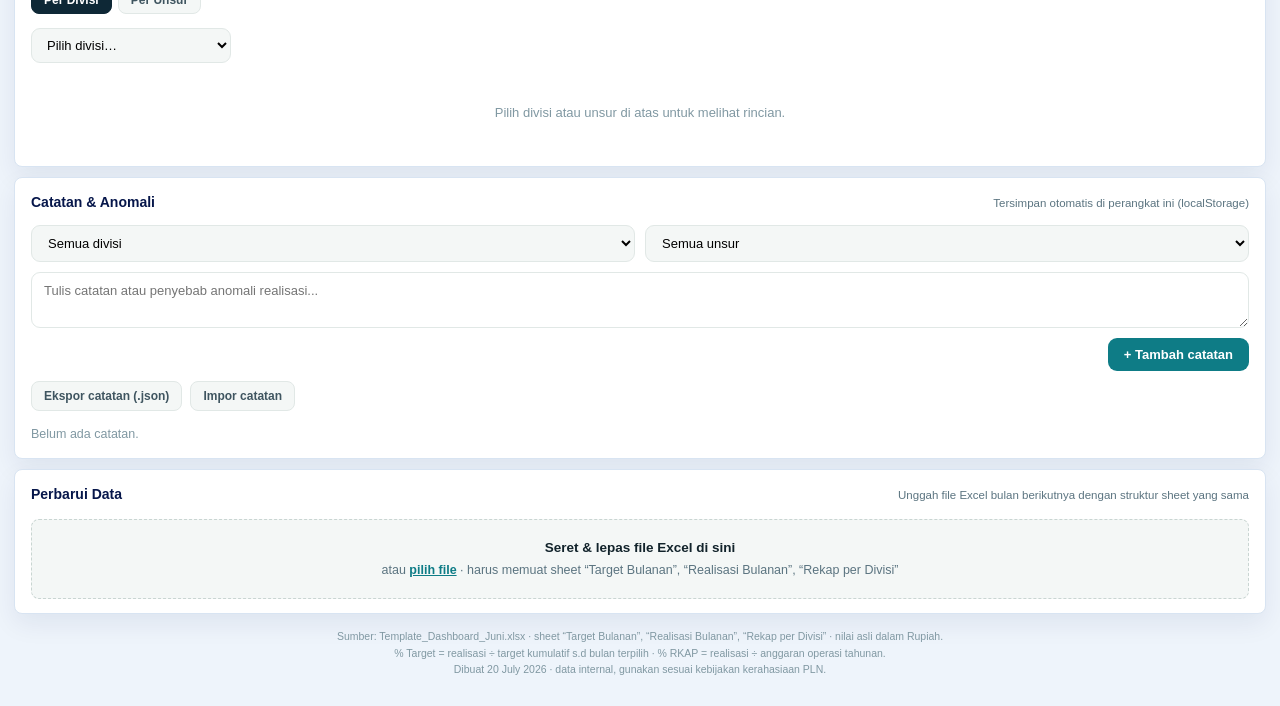
==== commit 5fca0f1a: "Resolve security scan findings" ====
--- a/assets/ao-kantor-pusat.html
+++ b/assets/ao-kantor-pusat.html
@@ -4,8 +4,6 @@
 <meta charset="UTF-8">
 <meta name="viewport" content="width=device-width, initial-scale=1.0">
 <title>Dashboard Biaya Adm Umum &amp; Niaga — Kantor Pusat</title>
-<link rel="preconnect" href="https://fonts.googleapis.com">
-<link href="https://fonts.googleapis.com/css2?family=Manrope:wght@500;700;800&family=Inter:wght@400;500;600;700&display=swap" rel="stylesheet">
 <script>/*!
  * Chart.js v4.4.4
  * https://www.chartjs.org
